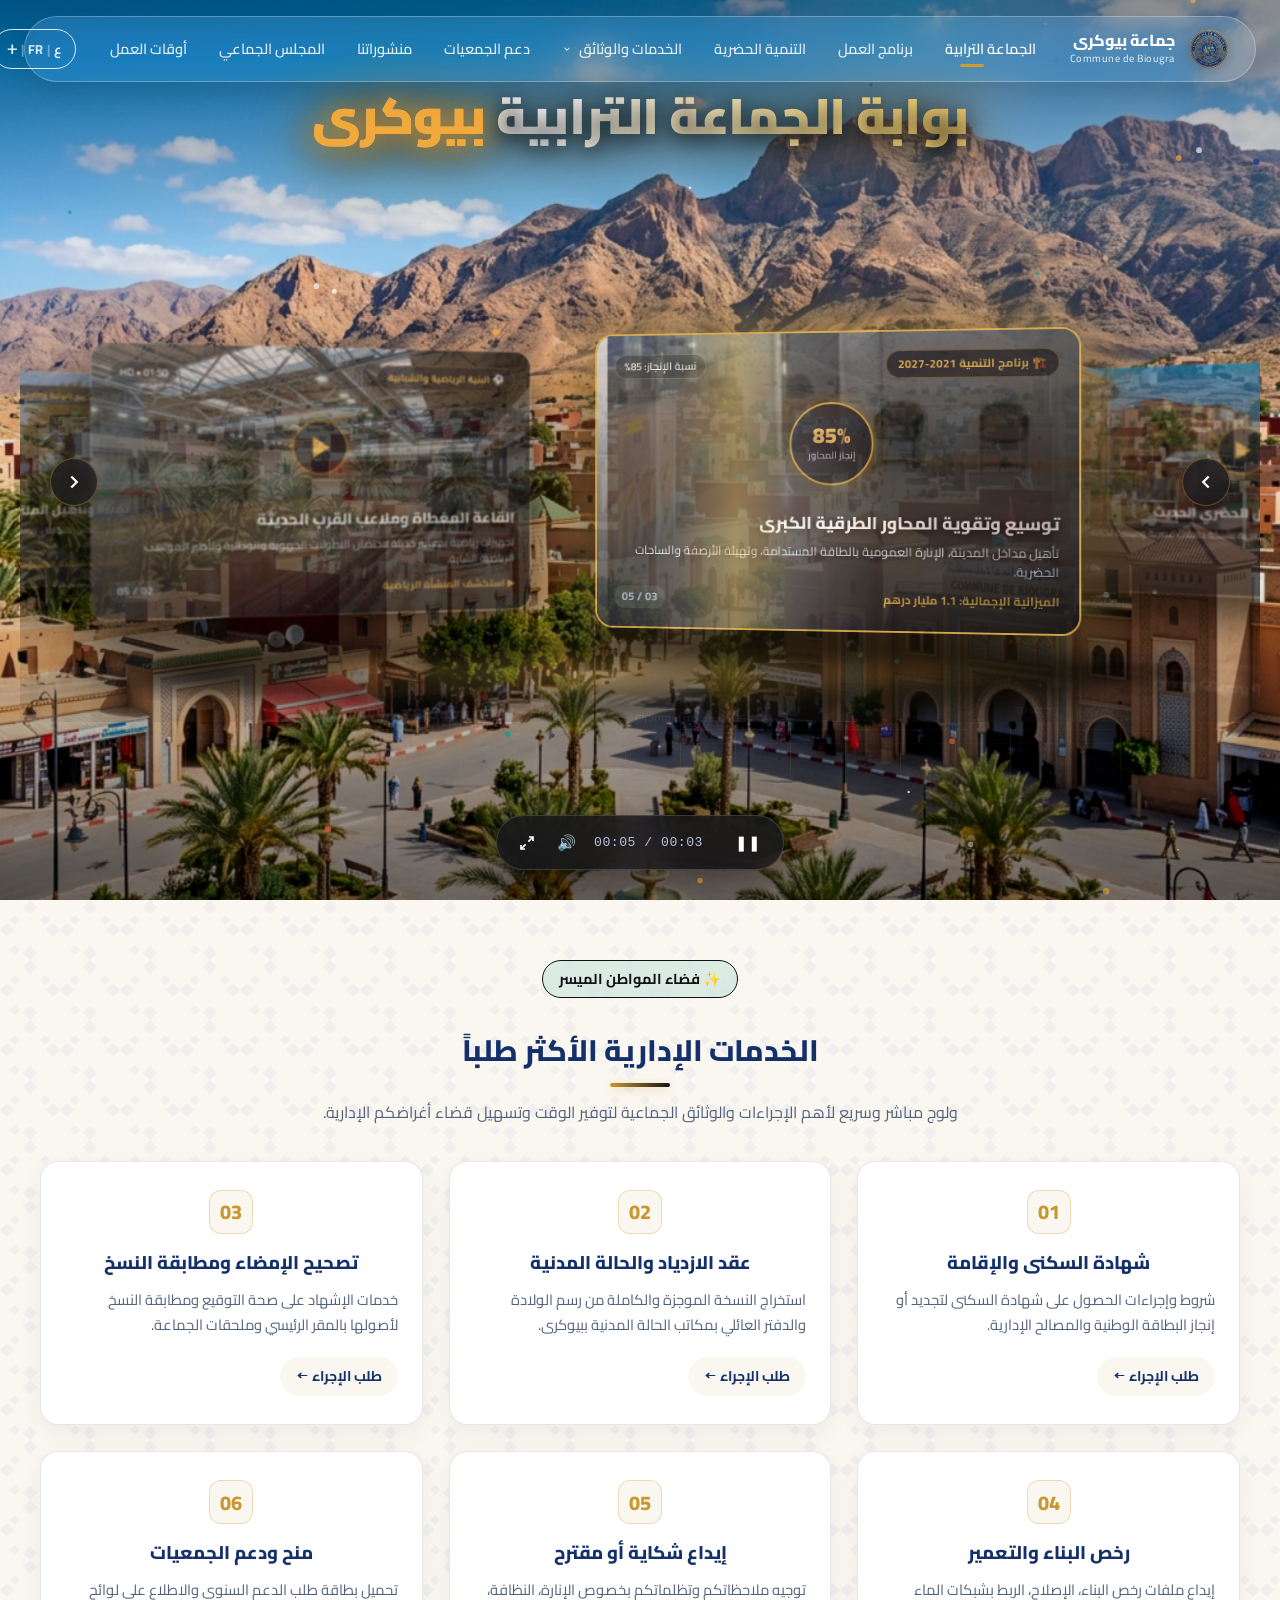
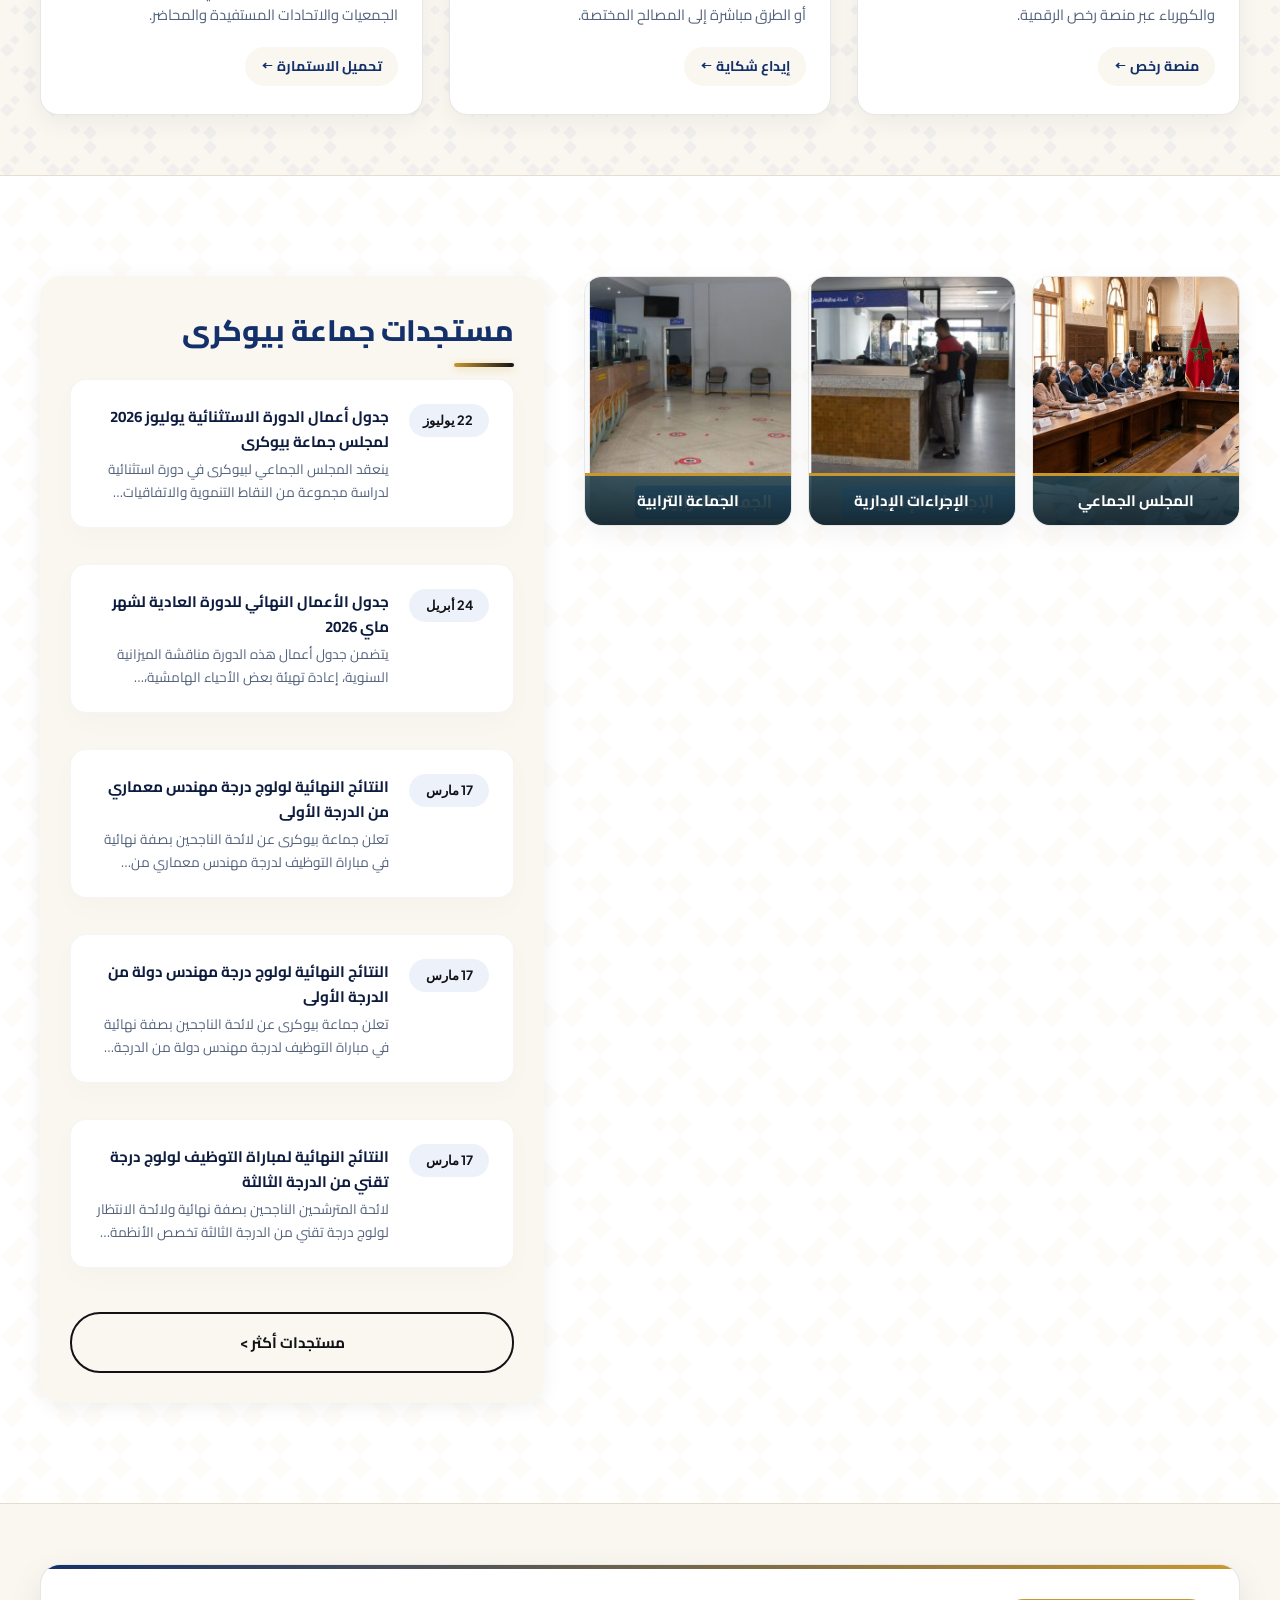
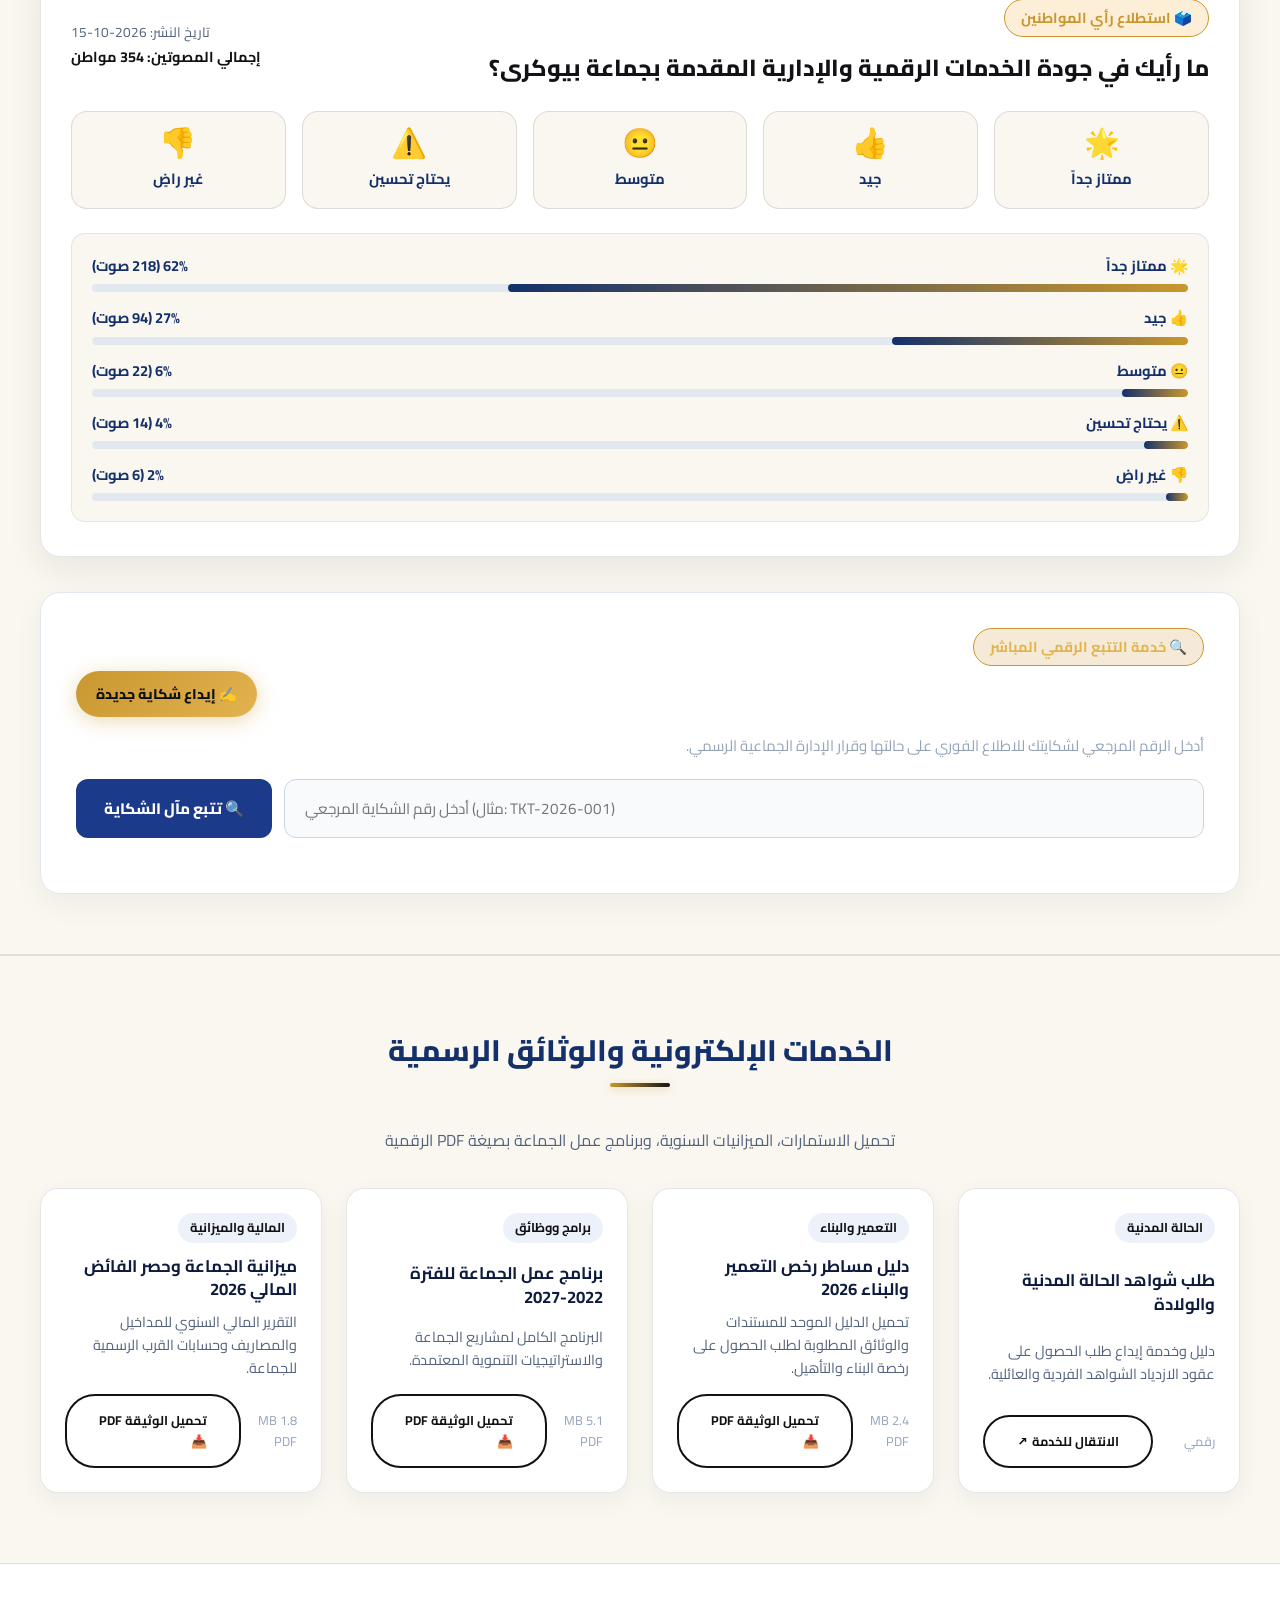
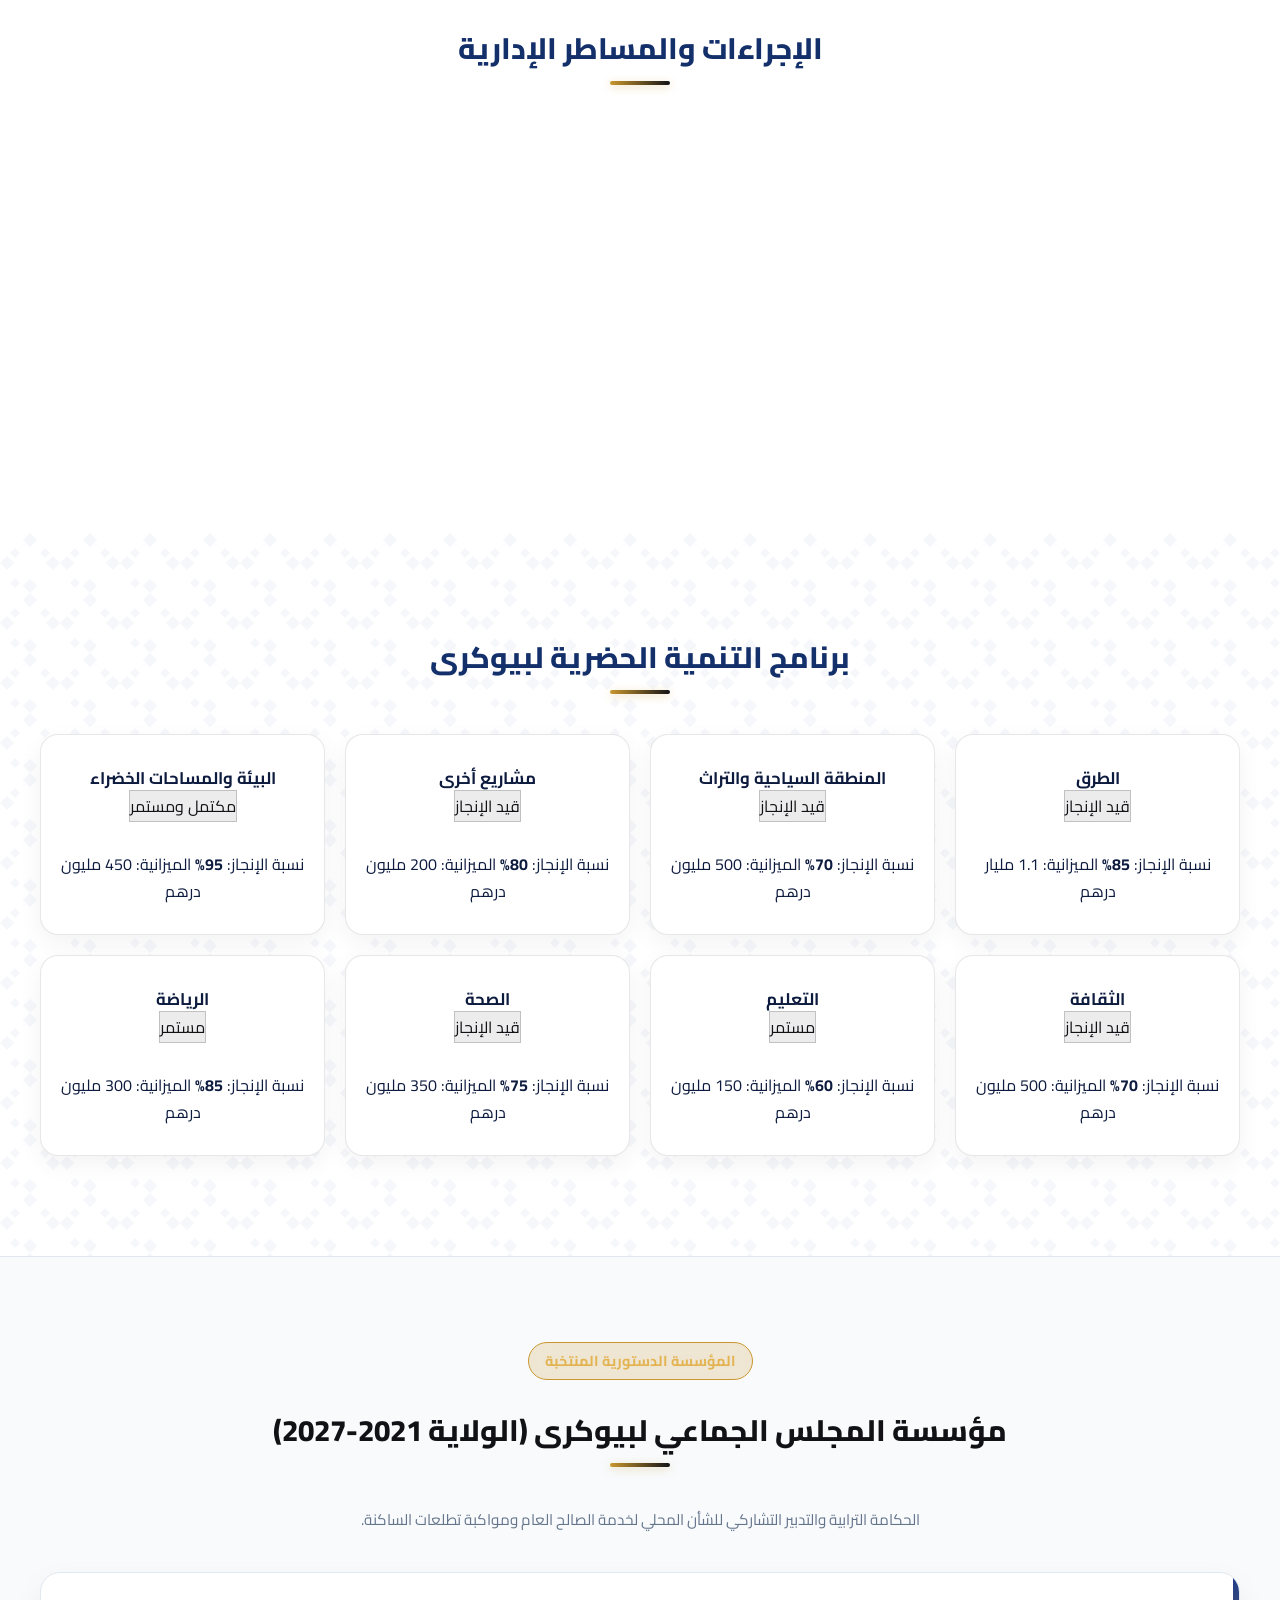
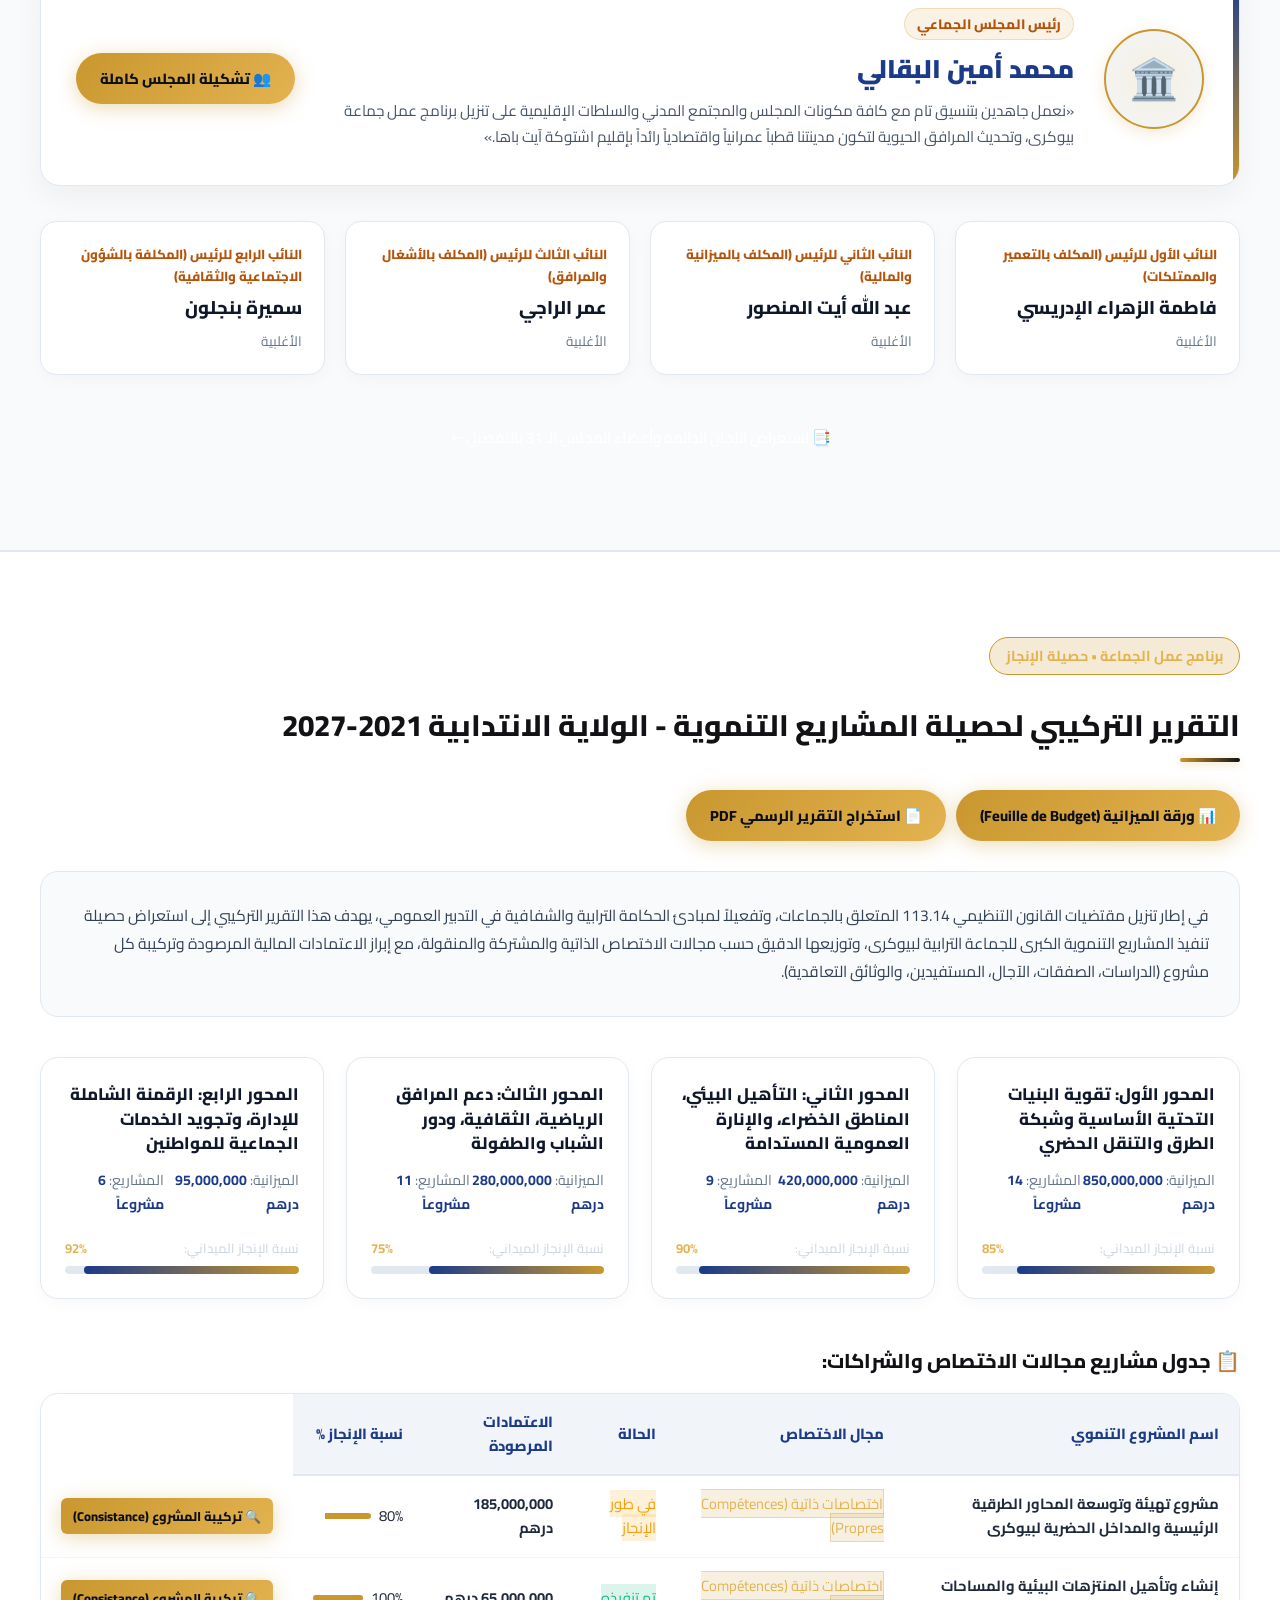
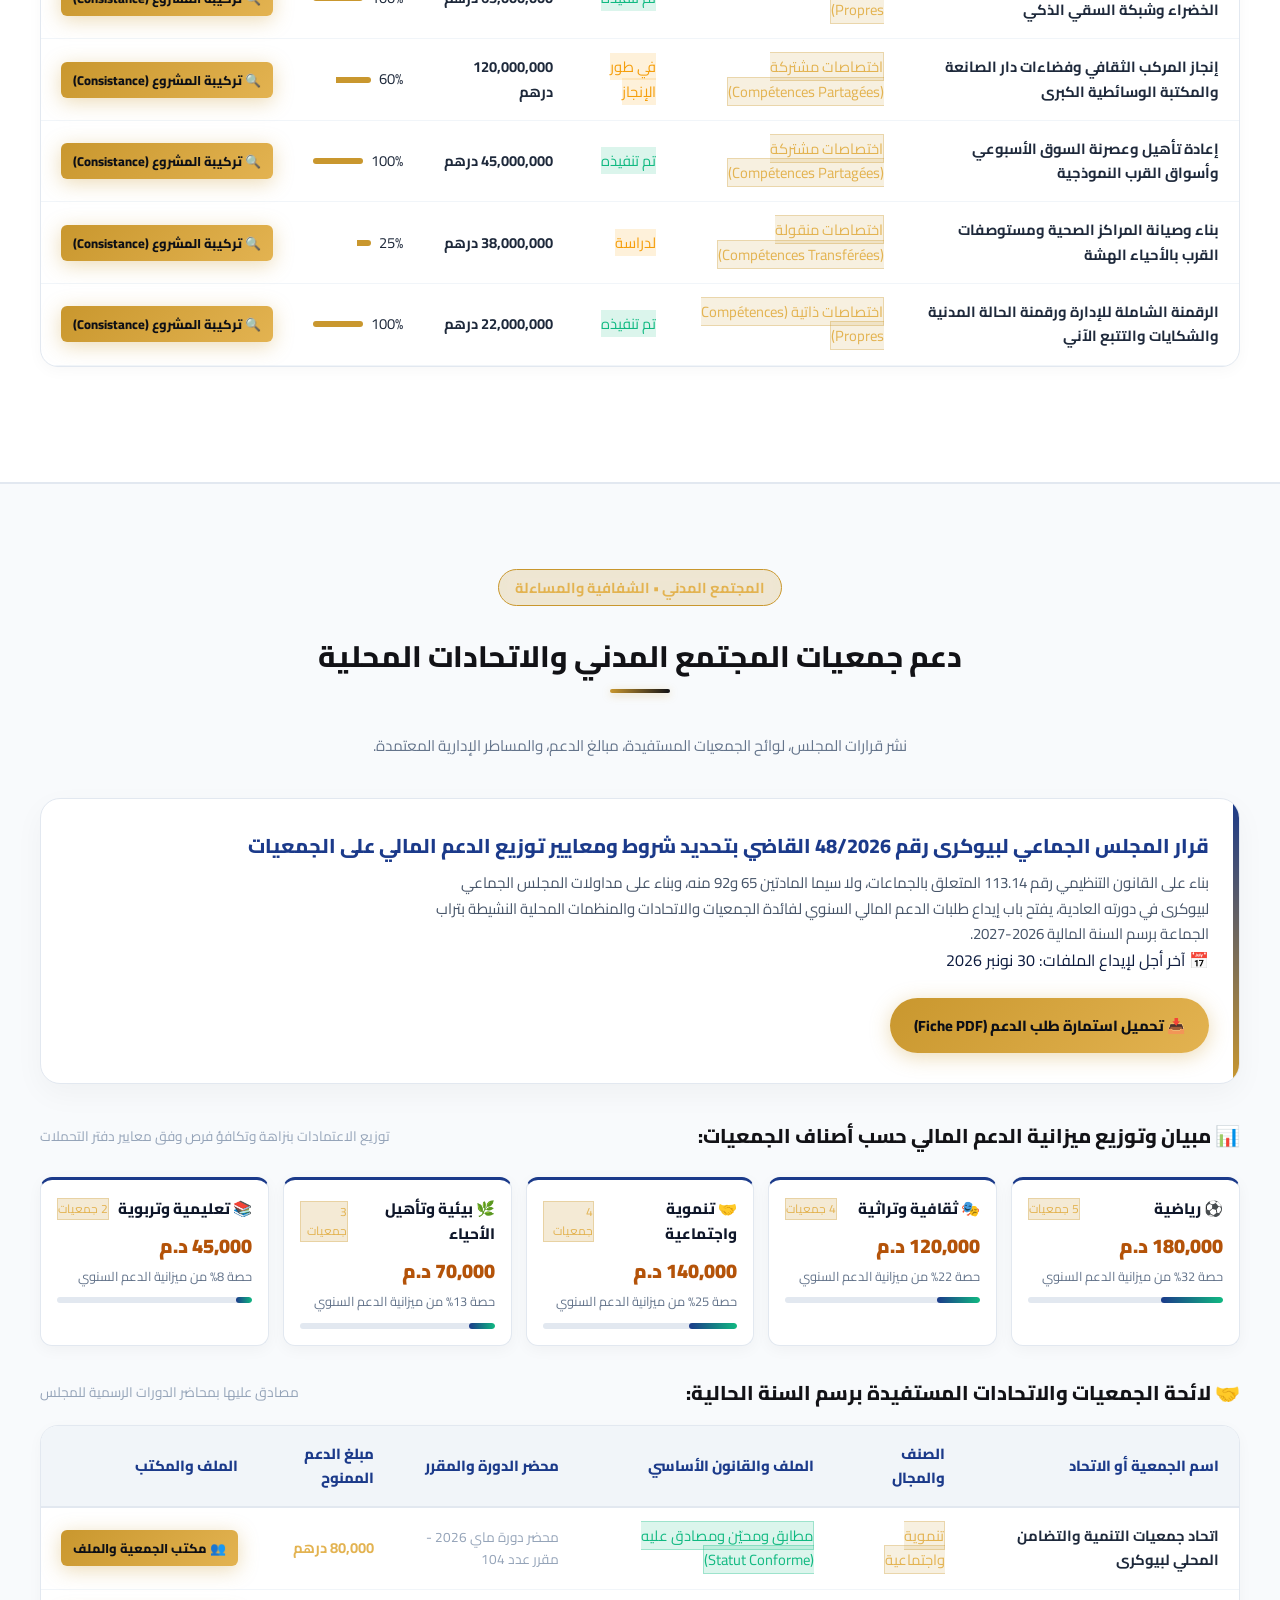
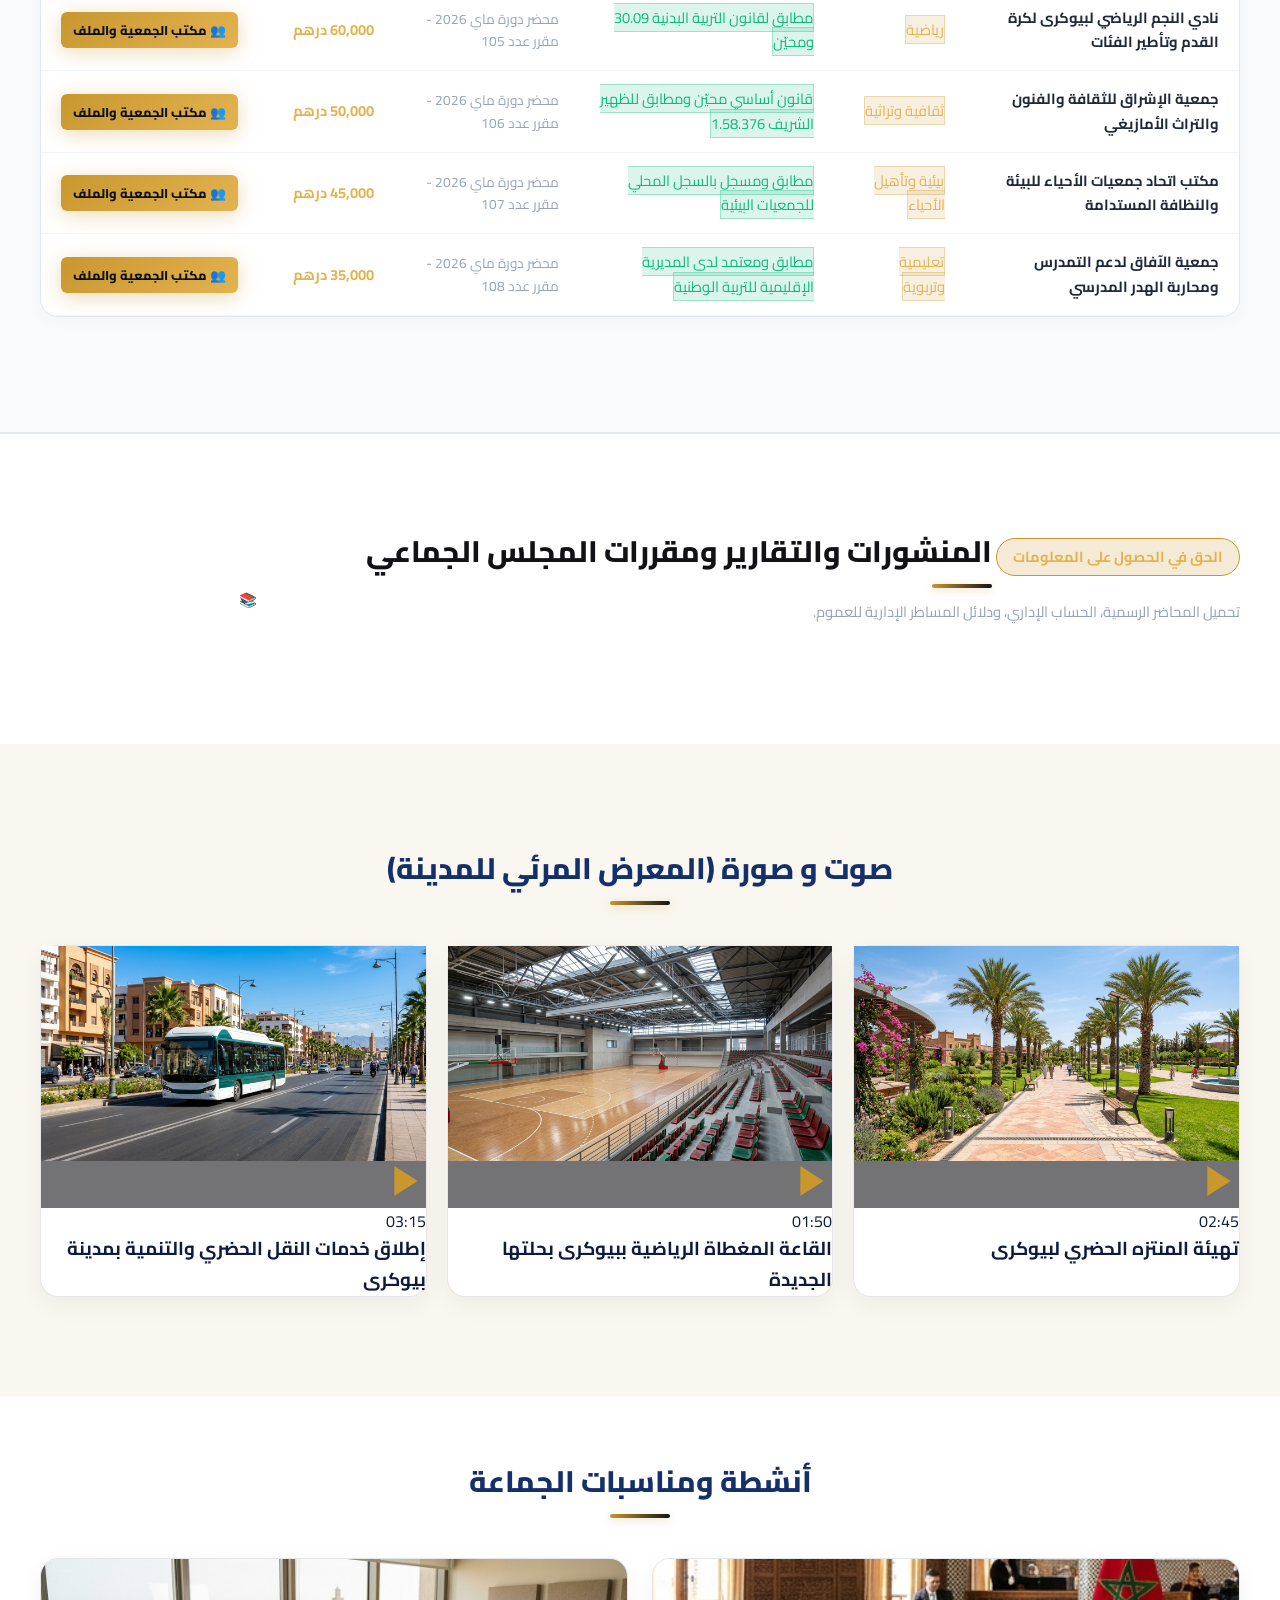
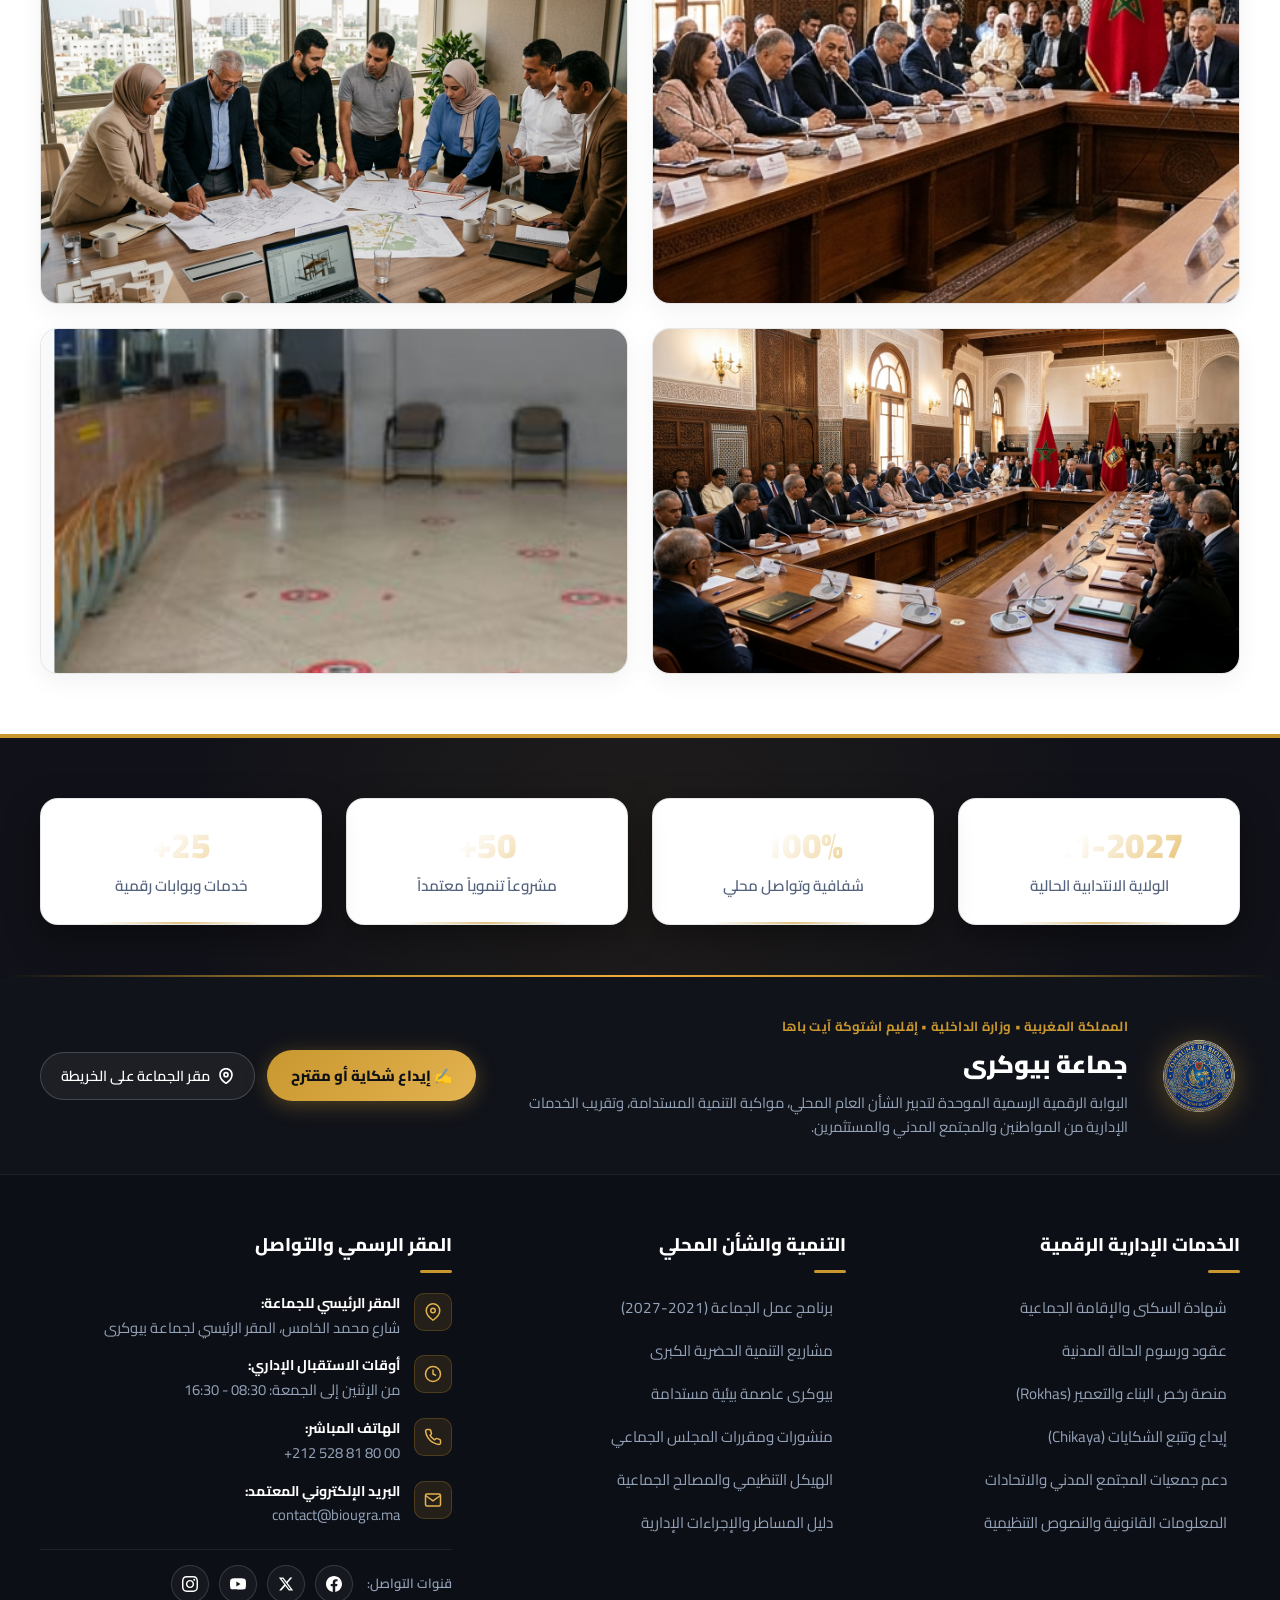
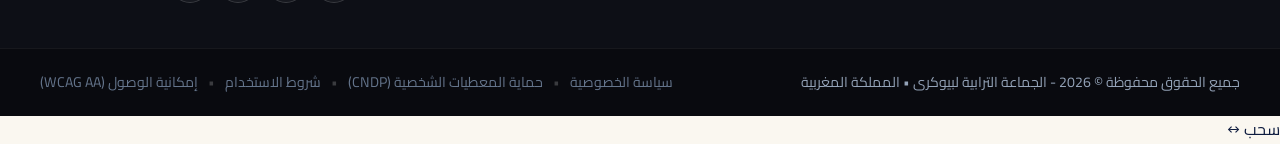
==== index.html @ 103de2a7 "Remplacer le fond sombre des sections (Mandat, Synthèse, Subventions, Publications) par un thème cla" ====
<!DOCTYPE html>
<html lang="ar" dir="rtl">
<head>
    <meta charset="UTF-8">
    <meta name="viewport" content="width=device-width, initial-scale=1.0">
    <meta name="description" content="البوابة الرسمية لجماعة بيوكرى - نافذتكم للاطلاع على مستجدات المدينة، الخدمات الإلكترونية، والمشاريع التنموية.">
    <title>بوابة جماعة بيوكرى | البوابة الرقمية الرسمية</title>
    
    <!-- Google Fonts: Cairo, IBM Plex Sans Arabic & Reem Kufi for Moroccan Institutional Typography -->
    <link rel="preconnect" href="https://fonts.googleapis.com">
    <link rel="preconnect" href="https://fonts.gstatic.com" crossorigin>
    <link href="https://fonts.googleapis.com/css2?family=Cairo:wght@400;600;700;800;900&family=IBM+Plex+Sans+Arabic:wght@300;400;500;600;700&family=Reem+Kufi:wght@500;600;700&family=Plus+Jakarta+Sans:wght@400;600;700;800&display=swap" rel="stylesheet">
    
    <!-- CSS Stylesheets (Souss-Massa 10/10 Moroccan Architecture Suite) -->
    <link rel="stylesheet" href="style.css?v=8.0">
    <link rel="stylesheet" href="moroccan-suite.css?v=10.0">
</head>
<body id="appBody">
    <!-- Scroll Progress Indicator Bar -->
    <div class="scroll-progress-bar" id="scrollBar"></div>
    
    <!-- Ambient Glowing Mouse Cursor Aura -->
    <div id="cursorGlowAura" class="cursor-glow-aura"></div>

    <!-- FLOATING CAPSULE HEADER (SINGLE ELEGANT GLASS NAV) -->
    <header class="nav" id="nav">
        <!-- Brand & Logo -->
        <a class="brand" href="index.html">
            <img src="assets/logo_transparent.png" alt="شعار جماعة بيوكرى" id="mainLogoHeaderImg">
            <span>
                <b class="muni-name-display">جماعة بيوكرى</b>
                <small>Commune de Biougra</small>
            </span>
        </a>

        <!-- Desktop Navigation with Gold Magic Sliding Indicator -->
        <nav class="menu" id="menu">
            <a class="nav-item active" href="municipality.html">الجماعة الترابية</a>
            <a class="nav-item" href="action-program.html">برنامج العمل</a>
            <a class="nav-item" href="#urban-development">التنمية الحضرية</a>
            
            <!-- Mega Menu Trigger Item for Services & Documents -->
            <div class="menu-dropdown" id="servicesDropdown">
                <a class="nav-item nav-item-has-sub" href="#servicesSection">
                    <span>الخدمات والوثائق</span>
                    <svg class="dropdown-chevron" width="10" height="10" viewBox="0 0 24 24" fill="none" stroke="currentColor" stroke-width="2.5"><polyline points="6 9 12 15 18 9"></polyline></svg>
                </a>
                
                <!-- Mega Menu Panel (2 Columns) -->
                <div class="mega-panel" id="megaPanel">
                    <div class="mega-grid">
                        <div class="mega-links-col">
                            <span class="mega-title">الخدمات الأكثر طلباً</span>
                            <div class="mega-items-list">
                                <a href="javascript:void(0)" onclick="openServiceDetail('residence')">
                                    <span class="mega-tag">01</span>
                                    <span>شهادة السكنى والإقامة</span>
                                </a>
                                <a href="javascript:void(0)" onclick="openServiceDetail('birth')">
                                    <span class="mega-tag">02</span>
                                    <span>عقد الازدياد والحالة المدنية</span>
                                </a>
                                <a href="javascript:void(0)" onclick="openServiceDetail('legalization')">
                                    <span class="mega-tag">03</span>
                                    <span>تصحيح الإمضاء ومطابقة النسخ</span>
                                </a>
                                <a href="javascript:void(0)" onclick="openServiceDetail('urbanism')">
                                    <span class="mega-tag">04</span>
                                    <span>منصة رخص البناء والتعمير</span>
                                </a>
                                <a href="javascript:void(0)" onclick="openLegalPopup()">
                                    <span class="mega-tag">05</span>
                                    <span>المعلومات القانونية والنصوص</span>
                                </a>
                            </div>
                        </div>
                        <div class="mega-feature-col">
                            <div class="mega-card-box">
                                <span class="mega-badge">منصة المواطن</span>
                                <h4>تتبع ملفك أو إيداع شكاية</h4>
                                <p>متابعة آنية لمراحل دراسة ملفك أو إيداع شكايتك لدى مصالح الجماعة بكل يسر.</p>
                                <div class="mega-box-actions">
                                    <button type="button" onclick="openComplaintModal()" class="btn-mega-gold">إيداع شكاية</button>
                                    <a href="javascript:void(0)" onclick="openComplaintModal()" class="btn-mega-link">تتبع ملفك ←</a>
                                </div>
                            </div>
                        </div>
                    </div>
                </div>
            </div>

            <a class="nav-item" href="#subventionsSection">دعم الجمعيات</a>
            <a class="nav-item" href="#publicationsSection">منشوراتنا</a>
            <a class="nav-item" href="#mandateSection">المجلس الجماعي</a>
            <a class="nav-item" href="contact.html">أوقات العمل</a>
            <i class="line" id="line"></i>
        </nav>

        <!-- Right: Actions Group -->
        <div class="actions">
            <!-- Consolidated Tools Button (Language, Display, Weather) -->
            <div class="tools-wrapper" id="toolsWrapper">
                <button type="button" class="tools" id="toolsBtn" aria-label="اللغة والعرض">
                    <span>ع</span>
                    <span>|</span>
                    <span>FR</span>
                    <span>|</span>
                    <span>ⵜ</span>
                </button>
                
                <!-- Tools Floating Popup Palette -->
                <div class="tools-popup" id="toolsPopup">
                    <div class="tools-weather-row">
                        <span id="weatherIconMini">☀️</span>
                        <span id="weatherCityMini">بيوكرى</span>:
                        <strong id="weatherTempMini">23°C</strong>
                    </div>

                    <div class="tools-divider"></div>

                    <div class="tools-section-label">اللغات الرسمية</div>
                    <div class="tools-langs-grid">
                        <button class="tools-lang-btn active" data-lang="ar">العربية</button>
                        <button class="tools-lang-btn" data-lang="tz">ⵜⴰⵎⴰⵣⵉⵖⵜ</button>
                        <button class="tools-lang-btn" data-lang="fr">Français</button>
                    </div>

                    <div class="tools-divider"></div>

                    <div class="tools-options-grid">
                        <button type="button" class="tools-opt-btn" onclick="toggleDarkMode()">
                            <span>🌙 الوضع الليلي</span>
                        </button>
                        <button type="button" class="tools-opt-btn" onclick="toggleFontSize()">
                            <span>A± حجم الخط</span>
                        </button>
                    </div>

                    <div class="tools-divider"></div>

                    <div class="tools-footer-row">
                        <a href="admin.html" target="_blank" class="tools-link">بوابة المدير ⚙️</a>
                        <button type="button" onclick="openLegalPopup()" class="tools-link-btn">المعلومات القانونية ⚖️</button>
                    </div>
                </div>
            </div>

            <!-- Single Prominent Gold CTA Button -->
            <a class="cta" href="#servicesSection">خدمات إلكترونية</a>

            <!-- Mobile Hamburger Toggle -->
            <button class="mobile-toggle" id="mobileToggle" aria-label="القائمة">
                <span></span>
                <span></span>
                <span></span>
            </button>
        </div>
    </header>

    <!-- ========================================================
         HERO SECTION: 3D CURVED PANORAMIC CYLINDER THEATER
         ======================================================== -->
    <section class="hero-3d-panoramic" id="hero">
        <!-- Deep Mountain Backdrop with Atmospheric Vignette -->
        <div class="hero-3d-backdrop"></div>
        <div class="hero-3d-glow"></div>
        
        <!-- Magical Golden Dust Ambient Particles Canvas -->
        <canvas id="heroParticlesCanvas" class="hero-particles-canvas"></canvas>

        <!-- Ambient Cursor Spotlight Tracker -->
        <div id="heroCursorSpotlight" class="hero-cursor-spotlight"></div>
        
        <!-- 3D Perspective Floor Grid -->
        <div class="panoramic-grid-floor"></div>

        <!-- Hero Header: Title & Subtitle Only -->
        <div class="hero-header-content">
            <h1 class="hero-main-title">
                بوابة الجماعة الترابية <span>بيوكرى</span>
            </h1>

            
        </div>

        <!-- 3D Perspective Stage in the Center of Hero -->
        <div class="panoramic-stage-container" id="panoramicStage">
            <!-- Realistic Ground Shadow Plane ("خيال الأرضية ثلاثي الأبعاد") -->
            <div class="pano-stage-ground-shadow"></div>
            <!-- Left / Right Navigation Touch/Click Paddles -->
            <button class="pano-nav-btn pano-prev-btn" id="panoPrevBtn" aria-label="السابق">
                <svg width="22" height="22" viewBox="0 0 24 24" fill="none" stroke="currentColor" stroke-width="2.5"><polyline points="15 18 9 12 15 6"></polyline></svg>
            </button>
            <button class="pano-nav-btn pano-next-btn" id="panoNextBtn" aria-label="التالي">
                <svg width="22" height="22" viewBox="0 0 24 24" fill="none" stroke="currentColor" stroke-width="2.5"><polyline points="9 18 15 12 9 6"></polyline></svg>
            </button>

            <!-- The Rotating 3D Cylinder / Ribbon Carousel Track -->
            <div class="panoramic-cylinder-track" id="panoramicTrack">
                <!-- Slide 0: Urban Park Video Capsule -->
                <div class="pano-card" data-index="0" onclick="handlePanoCardClick(0)">
                    <div class="pano-card-inner" style="background-image: linear-gradient(180deg, rgba(0,0,0,0.1) 0%, rgba(18,18,22,0.88) 100%), url('assets/video_park.png');">
                        <div class="pano-card-top-bar">
                            <span class="pano-pill-badge">🌿 المشاريع البيئية والترفيهية</span>
                            <span class="pano-duration-pill">02:45 • 4K</span>
                        </div>
                        <div class="pano-play-capsule" onclick="event.stopPropagation(); openHeroVideoCapsule();" title="تشغيل الفيديو">
                            <svg width="34" height="34" viewBox="0 0 24 24" fill="currentColor"><polygon points="6 3 20 12 6 21 6 3"></polygon></svg>
                        </div>
                        <div class="pano-card-bottom-info">
                            <h3 class="pano-card-title">تهيئة وتأهيل المنتزه الحضري لبيوكرى</h3>
                            <p class="pano-card-desc">متنفس طبيعي متكامل، مساحات خضراء، فضاءات ألعاب، ومسارات رياضية عصرية لساكنة المدينة.</p>
                            <div class="pano-card-action-row">
                                <span class="pano-watch-text">▶ اضغط لمشاهدة الكبسولة المرئية</span>
                                <span class="pano-num-indicator">01 / 05</span>
                            </div>
                        </div>
                    </div>
                </div>

                <!-- Slide 1: Sports Hall -->
                <div class="pano-card" data-index="1" onclick="handlePanoCardClick(1)">
                    <div class="pano-card-inner" style="background-image: linear-gradient(180deg, rgba(0,0,0,0.1) 0%, rgba(18,18,22,0.88) 100%), url('assets/video_hall.png');">
                        <div class="pano-card-top-bar">
                            <span class="pano-pill-badge">⚽ البنية الرياضية والشبابية</span>
                            <span class="pano-duration-pill">01:50 • HD</span>
                        </div>
                        <div class="pano-play-capsule" onclick="event.stopPropagation(); openHeroVideoCapsule();" title="تشغيل الفيديو">
                            <svg width="34" height="34" viewBox="0 0 24 24" fill="currentColor"><polygon points="6 3 20 12 6 21 6 3"></polygon></svg>
                        </div>
                        <div class="pano-card-bottom-info">
                            <h3 class="pano-card-title">القاعة المغطاة وملاعب القرب الحديثة</h3>
                            <p class="pano-card-desc">تجهيزات رياضية بمعايير حديثة لاحتضان البطولات الجهوية والوطنية وتأطير المواهب الرياضية الشابة.</p>
                            <div class="pano-card-action-row">
                                <span class="pano-watch-text">▶ استكشف المنشأة الرياضية</span>
                                <span class="pano-num-indicator">02 / 05</span>
                            </div>
                        </div>
                    </div>
                </div>

                <!-- Slide 2: Urban Roads & Infrastructure (Progress Metric Card) -->
                <div class="pano-card" data-index="2" onclick="handlePanoCardClick(2)">
                    <div class="pano-card-inner" style="background-image: linear-gradient(180deg, rgba(0,0,0,0.15) 0%, rgba(18,18,22,0.92) 100%), url('assets/card_territory.png');">
                        <div class="pano-card-top-bar">
                            <span class="pano-pill-badge">🏗️ برنامج التنمية 2021-2027</span>
                            <span class="pano-duration-pill">نسبة الإنجاز: 85%</span>
                        </div>
                        <div class="pano-metric-capsule">
                            <div class="metric-circle-box">
                                <span class="metric-percent">85%</span>
                                <span class="metric-sub">إنجاز المحاور</span>
                            </div>
                        </div>
                        <div class="pano-card-bottom-info">
                            <h3 class="pano-card-title">توسيع وتقوية المحاور الطرقية الكبرى</h3>
                            <p class="pano-card-desc">تأهيل مداخل المدينة، الإنارة العمومية بالطاقة المستدامة، وتهيئة الأرصفة والساحات الحضرية.</p>
                            <div class="pano-card-action-row">
                                <span class="pano-watch-text">الميزانية الإجمالية: 1.1 مليار درهم</span>
                                <span class="pano-num-indicator">03 / 05</span>
                            </div>
                        </div>
                    </div>
                </div>

                <!-- Slide 3: Smart Urban Transport -->
                <div class="pano-card" data-index="3" onclick="handlePanoCardClick(3)">
                    <div class="pano-card-inner" style="background-image: linear-gradient(180deg, rgba(0,0,0,0.1) 0%, rgba(18,18,22,0.88) 100%), url('assets/video_bus.png');">
                        <div class="pano-card-top-bar">
                            <span class="pano-pill-badge">🚌 النقل الحضري والربط الترابي</span>
                            <span class="pano-duration-pill">03:15 • HD</span>
                        </div>
                        <div class="pano-play-capsule" onclick="event.stopPropagation(); openHeroVideoCapsule();" title="تشغيل الفيديو">
                            <svg width="34" height="34" viewBox="0 0 24 24" fill="currentColor"><polygon points="6 3 20 12 6 21 6 3"></polygon></svg>
                        </div>
                        <div class="pano-card-bottom-info">
                            <h3 class="pano-card-title">إطلاق أسطول خدمات النقل الحضري الحديث</h3>
                            <p class="pano-card-desc">ربط أحياء المدينة والمرافق التعليمية والصحية بشبكة حافلات عصرية وميسرة لكافة المواطنين.</p>
                            <div class="pano-card-action-row">
                                <span class="pano-watch-text">▶ شاهد تقرير إطلاق الخدمات</span>
                                <span class="pano-num-indicator">04 / 05</span>
                            </div>
                        </div>
                    </div>
                </div>

                <!-- Slide 4: Cultural Center & Artisans -->
                <div class="pano-card" data-index="4" onclick="handlePanoCardClick(4)">
                    <div class="pano-card-inner" style="background-image: linear-gradient(180deg, rgba(0,0,0,0.1) 0%, rgba(18,18,22,0.88) 100%), url('assets/card_council.png');">
                        <div class="pano-card-top-bar">
                            <span class="pano-pill-badge">🏛️ الثقافة والتراث السوسي</span>
                            <span class="pano-duration-pill">صرح حضاري</span>
                        </div>
                        <div class="pano-play-capsule" onclick="event.stopPropagation(); openHeroVideoCapsule();" title="تشغيل الفيديو">
                            <svg width="34" height="34" viewBox="0 0 24 24" fill="currentColor"><polygon points="6 3 20 12 6 21 6 3"></polygon></svg>
                        </div>
                        <div class="pano-card-bottom-info">
                            <h3 class="pano-card-title">المركب الثقافي وفضاءات دار الصانعة</h3>
                            <p class="pano-card-desc">حاضنة للفنون التراثية، المعارض التشكيلية، ودعم إبداعات المرأة الصانعة والشباب بعاصمة اشتوكة.</p>
                            <div class="pano-card-action-row">
                                <span class="pano-watch-text">▶ اكتشف مرافق المركب الثقافي</span>
                                <span class="pano-num-indicator">05 / 05</span>
                            </div>
                        </div>
                    </div>
                </div>
            </div>
        </div>

        <!-- Cinema Bottom Player Scrubber Bar in Hero -->
        <div class="container panoramic-cinema-bar-wrapper">
            <div class="panoramic-cinema-bar">
                <button type="button" class="cinema-ctrl-btn" id="panoPlayPauseBtn" aria-label="تشغيل / إيقاف التدوير التلقائي" title="إيقاف / تشغيل">
                    <span id="panoPlayIcon">❚❚</span>
                </button>
                <div class="cinema-progress-track" id="panoProgressTrack">
                    <div class="cinema-progress-fill" id="panoProgressFill"></div>
                </div>
                <div class="cinema-time-indicator">
                    <span id="panoTimerText">00:01 / 00:05</span>
                </div>
                <button type="button" class="cinema-ctrl-btn" onclick="togglePanoSound(this)" aria-label="كتم / تشغيل الصوت" title="الصوت">
                    <span>🔊</span>
                </button>
                <button type="button" class="cinema-ctrl-btn" onclick="openHeroVideoCapsule()" aria-label="شاشة كاملة" title="شاشة كاملة">
                    <svg width="16" height="16" viewBox="0 0 24 24" fill="none" stroke="currentColor" stroke-width="2.5"><polyline points="15 3 21 3 21 9"></polyline><polyline points="9 21 3 21 3 15"></polyline><line x1="21" y1="3" x2="14" y2="10"></line><line x1="3" y1="21" x2="10" y2="14"></line></svg>
                </button>
            </div>
        </div>
    </section>

    <!-- ESSENTIAL SERVICES (الخدمات الأكثر طلباً بهندسة الأقواس المغربية) -->
    <section class="essential-services-section zellige-bg" id="essentialServices">
        <div class="container" style="position: relative; z-index: 2;">
            <div style="text-align: center; margin-bottom: 25px;">
                <span class="hero-badge-tag" style="background: rgba(15, 157, 138, 0.12); color: var(--secondary-color); border-color: var(--secondary-color);">✨ فضاء المواطن الميسر</span>
                <h2 class="section-title center" style="margin-top: 10px; margin-bottom: 12px;">الخدمات الإدارية الأكثر طلباً</h2>
                <p style="color: var(--text-muted); max-width: 680px; margin: 0 auto; font-size: 1rem;">ولوج مباشر وسريع لأهم الإجراءات والوثائق الجماعية لتوفير الوقت وتسهيل قضاء أغراضكم الإدارية.</p>
            </div>

            <div class="essential-grid">
                <!-- Service 1: Residence Certificate -->
                <div class="essential-card" onclick="openServiceDetail('residence')">
                    <div class="essential-card-num">01</div>
                    <h3 class="essential-title">شهادة السكنى والإقامة</h3>
                    <p class="essential-desc">شروط وإجراءات الحصول على شهادة السكنى لتجديد أو إنجاز البطاقة الوطنية والمصالح الإدارية.</p>
                    <span class="essential-action-btn">طلب الإجراء ←</span>
                </div>

                <!-- Service 2: Civil Status -->
                <div class="essential-card" onclick="openServiceDetail('birth')">
                    <div class="essential-card-num">02</div>
                    <h3 class="essential-title">عقد الازدياد والحالة المدنية</h3>
                    <p class="essential-desc">استخراج النسخة الموجزة والكاملة من رسم الولادة والدفتر العائلي بمكاتب الحالة المدنية ببيوكرى.</p>
                    <span class="essential-action-btn">طلب الإجراء ←</span>
                </div>

                <!-- Service 3: Legalization -->
                <div class="essential-card" onclick="openServiceDetail('legalization')">
                    <div class="essential-card-num">03</div>
                    <h3 class="essential-title">تصحيح الإمضاء ومطابقة النسخ</h3>
                    <p class="essential-desc">خدمات الإشهاد على صحة التوقيع ومطابقة النسخ لأصولها بالمقر الرئيسي وملحقات الجماعة.</p>
                    <span class="essential-action-btn">طلب الإجراء ←</span>
                </div>

                <!-- Service 4: Construction & Urban Planning -->
                <div class="essential-card" onclick="openServiceDetail('urbanism')">
                    <div class="essential-card-num">04</div>
                    <h3 class="essential-title">رخص البناء والتعمير</h3>
                    <p class="essential-desc">إيداع ملفات رخص البناء، الإصلاح، الربط بشبكات الماء والكهرباء عبر منصة رخص الرقمية.</p>
                    <span class="essential-action-btn">منصة رخص ←</span>
                </div>

                <!-- Service 5: Online Complaint -->
                <div class="essential-card" onclick="openComplaintModal()">
                    <div class="essential-card-num">05</div>
                    <h3 class="essential-title">إيداع شكاية أو مقترح</h3>
                    <p class="essential-desc">توجيه ملاحظاتكم وتظلماتكم بخصوص الإنارة، النظافة، أو الطرق مباشرة إلى المصالح المختصة.</p>
                    <span class="essential-action-btn">إيداع شكاية ←</span>
                </div>

                <!-- Service 6: Association Subventions -->
                <div class="essential-card" onclick="openSubventionsModal()">
                    <div class="essential-card-num">06</div>
                    <h3 class="essential-title">منح ودعم الجمعيات</h3>
                    <p class="essential-desc">تحميل بطاقة طلب الدعم السنوي والاطلاع على لوائح الجمعيات والاتحادات المستفيدة والمحاضر.</p>
                    <span class="essential-action-btn">تحميل الاستمارة ←</span>
                </div>
            </div>
        </div>
    </section>

    <!-- MUNICIPALITY UPDATES & NEWS SECTION -->
    <section class="news-section zellige-subtle" id="news">
        <div class="container news-container">
            <!-- Left Column: Core Cards -->
            <div class="cards-grid">
                <!-- Card 1: Municipal Council -->
                <div class="info-card" data-modal="council">
                    <div class="card-img-wrapper">
                        <img src="assets/card_council.png" id="card-img-council" alt="المجلس الجماعي لبيوكرى">
                        <div class="card-overlay-badge">المجلس الجماعي</div>
                    </div>
                </div>
                <!-- Card 2: Administrative Procedures -->
                <div class="info-card" data-modal="procedures">
                    <div class="card-img-wrapper">
                        <img src="assets/card_procedures.png" id="card-img-procedures" alt="الإجراءات الإدارية">
                        <div class="card-overlay-badge">الإجراءات الإدارية</div>
                    </div>
                </div>
                <!-- Card 3: Territorial Municipality -->
                <div class="info-card" data-modal="territory">
                    <div class="card-img-wrapper">
                        <img src="assets/card_territory.png" id="card-img-territory" alt="الجماعة الترابية">
                        <div class="card-overlay-badge">الجماعة الترابية</div>
                    </div>
                </div>
            </div>

            <!-- Right Column: News List -->
            <div class="news-list-wrapper">
                <h2 class="section-title">مستجدات جماعة بيوكرى</h2>
                <div class="news-list" id="newsListContainer">
                    <div class="news-item" onclick="window.appController?.openNewsModal(3)">
                        <div class="news-date">17 مارس</div>
                        <div class="news-details">
                            <h3 class="news-title">النتائج النهائية لولوج درجة مهندس معماري من الدرجة الأولى</h3>
                            <p class="news-excerpt">تعلن جماعة بيوكرى عن لائحة الناجحين بصفة نهائية في مباراة التوظيف لدرجة مهندس معماري من الدرجة الأولى...</p>
                        </div>
                    </div>
                    <div class="news-item" onclick="window.appController?.openNewsModal(4)">
                        <div class="news-date">17 مارس</div>
                        <div class="news-details">
                            <h3 class="news-title">النتائج النهائية لولوج درجة مهندس دولة من الدرجة الأولى</h3>
                            <p class="news-excerpt">تعلن جماعة بيوكرى عن لائحة الناجحين بصفة نهائية في مباراة التوظيف تخصص الهندسة المدنية...</p>
                        </div>
                    </div>
                    <div class="news-item" onclick="window.appController?.openNewsModal(5)">
                        <div class="news-date">17 مارس</div>
                        <div class="news-details">
                            <h3 class="news-title">النتائج النهائية لمباراة التوظيف لولوج درجة تقني من الدرجة الثالثة</h3>
                            <p class="news-excerpt">لائحة المترشحين الناجحين بصفة نهائية ولائحة الانتظار لولوج درجة تقني تخصص الأنظمة المعلوماتية والشبكات...</p>
                        </div>
                    </div>
                </div>
                <button class="btn btn-outline btn-more" id="moreNewsBtn" onclick="location.href='publications.html'">مستجدات أكثر &gt;</button>
            </div>
        </div>
    </section>

    <!-- CITIZEN SENTIMENT & OPINION POLL SECTION (سبر الآراء والمشاعر) -->
    <section class="citizen-poll-section" id="citizenPollSection">
        <div class="container">
            <div class="poll-box-card">
                <div style="display: flex; justify-content: space-between; align-items: center; margin-bottom: 20px; flex-wrap: wrap; gap: 10px;">
                    <div>
                        <span class="hero-badge-tag" id="pollCategoryBadge" style="background: rgba(242, 169, 59, 0.2); color: var(--accent-color); border-color: var(--accent-color); margin-bottom: 8px;">🗳️ استطلاع رأي المواطنين</span>
                        <h3 id="pollQuestionText" style="color: var(--primary-color); font-size: 1.45rem; font-weight: 800; margin: 4px 0;">ما رأيك في جودة الخدمات الرقمية والإدارية المقدمة بجماعة بيوكرى؟</h3>
                    </div>
                    <div style="text-align: left;">
                        <span id="pollDateDisplay" style="font-size: 0.85rem; color: var(--text-muted); display: block;">تاريخ النشر: 2026-10-15</span>
                        <span id="pollTotalVotesCount" style="font-size: 0.9rem; font-weight: 700; color: var(--secondary-color);">إجمالي المصوتين: 342 مواطن</span>
                    </div>
                </div>

                <!-- Sentiment Emoji Buttons (5 Horizontal Grid Columns Across Full Width) -->
                <div class="sentiment-poll-grid" id="pollSentimentButtons">
                    <button class="sentiment-emoji-btn" onclick="submitSentimentVote('very_good')" data-key="very_good">
                        <span class="emoji">🌟</span>
                        <span class="label">ممتاز جداً</span>
                    </button>
                    <button class="sentiment-emoji-btn" onclick="submitSentimentVote('good')" data-key="good">
                        <span class="emoji">👍</span>
                        <span class="label">جيد</span>
                    </button>
                    <button class="sentiment-emoji-btn" onclick="submitSentimentVote('average')" data-key="average">
                        <span class="emoji">😐</span>
                        <span class="label">متوسط</span>
                    </button>
                    <button class="sentiment-emoji-btn" onclick="submitSentimentVote('needs_improvement')" data-key="needs_improvement">
                        <span class="emoji">⚠️</span>
                        <span class="label">يحتاج تحسين</span>
                    </button>
                    <button class="sentiment-emoji-btn" onclick="submitSentimentVote('dissatisfied')" data-key="dissatisfied">
                        <span class="emoji">👎</span>
                        <span class="label">غير راضٍ</span>
                    </button>
                </div>

                <!-- Dynamic Poll Results Bars Container (5 Metrics) -->
                <div class="poll-results-container" id="pollBarsList" style="margin-top: 24px;">
                    <div class="poll-result-bar-item">
                        <div class="poll-bar-header">
                            <span>🌟 ممتاز جداً</span>
                            <span><strong>62%</strong> (218 صوت)</span>
                        </div>
                        <div class="poll-progress-track">
                            <div class="poll-progress-fill" style="width: 62%;"></div>
                        </div>
                    </div>
                    <div class="poll-result-bar-item">
                        <div class="poll-bar-header">
                            <span>👍 جيد</span>
                            <span><strong>27%</strong> (94 صوت)</span>
                        </div>
                        <div class="poll-progress-track">
                            <div class="poll-progress-fill" style="width: 27%;"></div>
                        </div>
                    </div>
                    <div class="poll-result-bar-item">
                        <div class="poll-bar-header">
                            <span>😐 متوسط</span>
                            <span><strong>6%</strong> (22 صوت)</span>
                        </div>
                        <div class="poll-progress-track">
                            <div class="poll-progress-fill" style="width: 6%;"></div>
                        </div>
                    </div>
                    <div class="poll-result-bar-item">
                        <div class="poll-bar-header">
                            <span>⚠️ يحتاج تحسين</span>
                            <span><strong>4%</strong> (14 صوت)</span>
                        </div>
                        <div class="poll-progress-track">
                            <div class="poll-progress-fill" style="width: 4%;"></div>
                        </div>
                    </div>
                    <div class="poll-result-bar-item">
                        <div class="poll-bar-header">
                            <span>👎 غير راضٍ</span>
                            <span><strong>1%</strong> (6 أصوات)</span>
                        </div>
                        <div class="poll-progress-track">
                            <div class="poll-progress-fill" style="width: 1%;"></div>
                        </div>
                    </div>
                </div>
            </div>

            <!-- CITIZEN COMPLAINT & APPLICATION TRACKER (تتبع الشكايات للمواطنين) -->
            <div class="complaint-tracker-box">
                <div style="display: flex; justify-content: space-between; align-items: center; flex-wrap: wrap; gap: 14px;">
                    <div>
                        <span class="hero-badge-tag" style="background: rgba(201, 151, 46, 0.2); color: #E3B351; border-color: #C9972E;">🔍 خدمة التتبع الرقمي المباشر</span>
                        <h3 style="color: #ffffff; font-size: 1.45rem; font-weight: 800; margin: 6px 0;">تتبع مآل الشكايات والعرائض (Suivi en Ligne)</h3>
                        <p style="color: #94a3b8; font-size: 0.94rem; margin: 0;">أدخل الرقم المرجعي لشكايتك للاطلاع الفوري على حالتها وقرار الإدارة الجماعية الرسمي.</p>
                    </div>
                    <button type="button" onclick="openComplaintModal()" class="btn-footer-chikaya" style="padding: 10px 20px; font-size: 0.88rem;">
                        <span>✍️ إيداع شكاية جديدة</span>
                    </button>
                </div>

                <div class="complaint-tracker-form">
                    <input type="text" id="citizenTrackTicketInput" class="complaint-tracker-input" placeholder="أدخل رقم الشكاية المرجعي (مثال: TKT-2026-001)" dir="ltr">
                    <button type="button" onclick="trackCitizenComplaint()" class="complaint-tracker-btn">
                        <span>🔍 تتبع مآل الشكاية</span>
                    </button>
                </div>

                <div id="citizenTrackResultBox" style="display: none;"></div>
            </div>
        </div>
    </section>

    <!-- E-SERVICES & OFFICIAL PDF DOCUMENTS HUB -->
    <section class="services-hub-section" id="servicesSection">
        <div class="container">
            <h2 class="section-title center">الخدمات الإلكترونية والوثائق الرسمية</h2>
            <p style="text-align: center; color: var(--text-muted); margin-bottom: 35px;">تحميل الاستمارات، الميزانيات السنوية، وبرنامج عمل الجماعة بصيغة PDF الرقمية</p>
            
            <div class="services-hub-grid" id="servicesHubContainer">
                <div class="service-hub-card">
                    <div class="service-hub-badge">الحالة المدنية</div>
                    <h3 class="service-hub-title">طلب شواهد الحالة المدنية والولادة</h3>
                    <p class="service-hub-desc">دليل وخدمة إيداع طلب الحصول على عقود الازدياد والشواهد الفردية والعائلية عبر منصة وثيقة الوطنية.</p>
                    <div style="display: flex; justify-content: space-between; align-items: center; margin-top: 15px;">
                        <span style="font-size: 0.8rem; color: #94a3b8;">رقمي مباشر</span>
                        <a href="https://www.watiqa.ma" target="_blank" class="btn btn-outline btn-sm">الانتقال للخدمة ↗</a>
                    </div>
                </div>

                <div class="service-hub-card">
                    <div class="service-hub-badge">التعمير والبناء</div>
                    <h3 class="service-hub-title">دليل مساطر رخص التعمير والبناء 2026</h3>
                    <p class="service-hub-desc">تحميل الدليل الموحد للمستندات والوثائق المطلوبة لطلب الحصول على رخصة البناء والتأهيل عبر منصة رخص.</p>
                    <div style="display: flex; justify-content: space-between; align-items: center; margin-top: 15px;">
                        <span style="font-size: 0.8rem; color: #94a3b8;">2.4 MB PDF</span>
                        <a href="https://www.rokhas.ma" target="_blank" class="btn btn-outline btn-sm">منصة رخص ↗</a>
                    </div>
                </div>

                <div class="service-hub-card">
                    <div class="service-hub-badge">برامج وخطط العمل</div>
                    <h3 class="service-hub-title">برنامج عمل الجماعة للفترة 2021-2027</h3>
                    <p class="service-hub-desc">البرنامج الكامل لمشاريع الجماعة والاستراتيجيات التنموية المعتمدة للنهوض بالمدينة وتأهيل مرافقها.</p>
                    <div style="display: flex; justify-content: space-between; align-items: center; margin-top: 15px;">
                        <span style="font-size: 0.8rem; color: #94a3b8;">5.1 MB PDF</span>
                        <a href="action-program.html" class="btn btn-outline btn-sm">تحميل الوثيقة PDF 📥</a>
                    </div>
                </div>

                <div class="service-hub-card">
                    <div class="service-hub-badge">المالية والميزانية</div>
                    <h3 class="service-hub-title">ميزانية الجماعة وحصر الفائض المالي</h3>
                    <p class="service-hub-desc">التقرير المالي السنوي للمداخيل والمصاريف وحسابات القرب الرسمية المعتمدة برسم الدورة العادية للمجلس.</p>
                    <div style="display: flex; justify-content: space-between; align-items: center; margin-top: 15px;">
                        <span style="font-size: 0.8rem; color: #94a3b8;">1.8 MB PDF</span>
                        <a href="publications.html" class="btn btn-outline btn-sm">تحميل الوثيقة PDF 📥</a>
                    </div>
                </div>

                <div class="service-hub-card">
                    <div class="service-hub-badge">دعم المجتمع المدني</div>
                    <h3 class="service-hub-title">بطاقة واستمارة طلب دعم الجمعيات</h3>
                    <p class="service-hub-desc">استمارة الترشيح السنوية للاستفادة من المنح الجماعية لدعم المشاريع الرياضية والاجتماعية والثقافية.</p>
                    <div style="display: flex; justify-content: space-between; align-items: center; margin-top: 15px;">
                        <span style="font-size: 0.8rem; color: #94a3b8;">Fiche PDF</span>
                        <button type="button" onclick="openSubventionsModal()" class="btn btn-gold btn-sm" style="border: none; cursor: pointer;">تحميل الاستمارة 📥</button>
                    </div>
                </div>

                <div class="service-hub-card">
                    <div class="service-hub-badge">الشكايات الإلكترونية</div>
                    <h3 class="service-hub-title">منصة تتبع الشكايات والمقترحات</h3>
                    <p class="service-hub-desc">تسجيل ومتابعة الشكايات الموجهة لمصالح النظافة، الإنارة، الطرقات، والمرافق الحضرية مع إشعار فوري.</p>
                    <div style="display: flex; justify-content: space-between; align-items: center; margin-top: 15px;">
                        <span style="font-size: 0.8rem; color: #94a3b8;">رقمي فوري</span>
                        <button type="button" onclick="openComplaintModal()" class="btn btn-outline btn-sm" style="cursor: pointer;">إيداع شكاية 📩</button>
                    </div>
                </div>
            </div>
        </div>
    </section>

    <!-- ADMINISTRATIVE PROCEDURES SECTION -->
    <section class="procedures-section" id="procedures-grid">
        <div class="container">
            <h2 class="section-title center">الإجراءات والمساطر الإدارية</h2>
            
            <div class="procedures-grid">
                <div class="proc-card" data-proc="health">
                    <div class="proc-num-badge">01</div>
                    <div class="proc-card-content">
                        <h3 class="proc-card-title">حفظ الصحة والسلامة</h3>
                        <p class="proc-card-sub">معاينة المحلات ومراقبة النظافة</p>
                    </div>
                </div>

                <div class="proc-card" data-proc="culture">
                    <div class="proc-num-badge">02</div>
                    <div class="proc-card-content">
                        <h3 class="proc-card-title">الشؤون الثقافية والرياضية</h3>
                        <p class="proc-card-sub">الملاعب، المركب الثقافي والأنشطة</p>
                    </div>
                </div>

                <div class="proc-card" data-proc="urbanism">
                    <div class="proc-num-badge">03</div>
                    <div class="proc-card-content">
                        <h3 class="proc-card-title">التعمير ورخص البناء</h3>
                        <p class="proc-card-sub">إيداع ومتابعة طلبات رخص البناء</p>
                    </div>
                </div>

                <div class="proc-card" data-proc="civil">
                    <div class="proc-num-badge">04</div>
                    <div class="proc-card-content">
                        <h3 class="proc-card-title">الحالة المدنية والتصديق</h3>
                        <p class="proc-card-sub">الشواهد الإدارية وتصحيح الإمضاء</p>
                    </div>
                </div>

                <div class="proc-card" data-proc="economic">
                    <div class="proc-num-badge">05</div>
                    <div class="proc-card-content">
                        <h3 class="proc-card-title">الأنشطة الاقتصادية والأسواق</h3>
                        <p class="proc-card-sub">الرخص التجارية واحتلال الملك العام</p>
                    </div>
                </div>

                <div class="proc-card" data-proc="administrative">
                    <div class="proc-num-badge">06</div>
                    <div class="proc-card-content">
                        <h3 class="proc-card-title">الشرطة الإدارية والمرافق</h3>
                        <p class="proc-card-sub">تنظيم السير والسكينة العامة</p>
                    </div>
                </div>
            </div>
        </div>
    </section>

    <!-- URBAN DEVELOPMENT PROGRAM SECTION -->
    <section class="urban-development-section zellige-bg" id="urban-development">
        <div class="container" style="position: relative; z-index: 2;">
            <h2 class="section-title center">برنامج التنمية الحضرية لبيوكرى</h2>
            <div class="urban-grid" id="projectsGridContainer">
                <div class="urban-card" onclick="window.appController?.openProjectModal('roads')">
                    <div class="urban-card-header">
                        <h3 class="urban-card-title">تأهيل وتوسيع الطرق والمحاور الكبرى</h3>
                        <span class="urban-badge">قيد الإنجاز</span>
                    </div>
                    <div class="urban-progress-wrapper">
                        <div class="urban-progress-bar" style="width: 85%;"></div>
                    </div>
                    <div class="urban-meta-info">
                        <span>نسبة الإنجاز: <strong>85%</strong></span>
                        <span>الميزانية: 1.1 مليار درهم</span>
                    </div>
                </div>

                <div class="urban-card" onclick="window.appController?.openProjectModal('environment')">
                    <div class="urban-card-header">
                        <h3 class="urban-card-title">تهيئة المنتزه الحضري والبيئة</h3>
                        <span class="urban-badge">مكتمل ومستمر</span>
                    </div>
                    <div class="urban-progress-wrapper">
                        <div class="urban-progress-bar" style="width: 95%;"></div>
                    </div>
                    <div class="urban-meta-info">
                        <span>نسبة الإنجاز: <strong>95%</strong></span>
                        <span>الميزانية: 450 مليون درهم</span>
                    </div>
                </div>

                <div class="urban-card" onclick="window.appController?.openProjectModal('sports-dev')">
                    <div class="urban-card-header">
                        <h3 class="urban-card-title">تجهيز القاعات المغطاة وملاعب القرب</h3>
                        <span class="urban-badge">مستمر</span>
                    </div>
                    <div class="urban-progress-wrapper">
                        <div class="urban-progress-bar" style="width: 85%;"></div>
                    </div>
                    <div class="urban-meta-info">
                        <span>نسبة الإنجاز: <strong>85%</strong></span>
                        <span>الميزانية: 300 مليون درهم</span>
                    </div>
                </div>

                <div class="urban-card" onclick="window.appController?.openProjectModal('culture-dev')">
                    <div class="urban-card-header">
                        <h3 class="urban-card-title">المركب الثقافي ودار الصانعة ببيوكرى</h3>
                        <span class="urban-badge">قيد الإنجاز</span>
                    </div>
                    <div class="urban-progress-wrapper">
                        <div class="urban-progress-bar" style="width: 70%;"></div>
                    </div>
                    <div class="urban-meta-info">
                        <span>نسبة الإنجاز: <strong>70%</strong></span>
                        <span>الميزانية: 500 مليون درهم</span>
                    </div>
                </div>
            </div>
        </div>
    </section>

    <!-- ==========================================
         SECTION: MANDATE 2021-2027 (المجلس الجماعي والمكتب المسير)
         ========================================== -->
    <section class="mandate-showcase-section" id="mandateSection">
        <div class="container">
            <div style="text-align: center; margin-bottom: 40px;">
                <span class="hero-badge-tag" style="background: rgba(201, 151, 46, 0.2); color: #E3B351; border-color: #C9972E;">المؤسسة الدستورية المنتخبة</span>
                <h2 class="section-title center" style="color: var(--primary-color); margin-top: 8px;">مؤسسة المجلس الجماعي لبيوكرى (الولاية 2021-2027)</h2>
                <p style="color: #64748b; max-width: 720px; margin: 0 auto; font-size: 0.95rem;">الحكامة الترابية والتدبير التشاركي للشأن المحلي لخدمة الصالح العام ومواكبة تطلعات الساكنة.</p>
            </div>

            <!-- Featured Mayor Card -->
            <div class="mandate-mayor-card">
                <div class="mayor-seal-avatar">🏛️</div>
                <div class="mayor-info">
                    <span class="mayor-role-badge" id="mandateMayorRole">رئيس المجلس الجماعي</span>
                    <h3 class="mayor-name" id="mandateMayorName">محمد أمين البقالي</h3>
                    <p class="mayor-quote">«نعمل جاهدين بتنسيق تام مع كافة مكونات المجلس والمجتمع المدني والسلطات الإقليمية على تنزيل برنامج عمل جماعة بيوكرى، وتحديث المرافق الحيوية لتكون مدينتنا قطباً عمرانياً واقتصادياً رائداً بإقليم اشتوكة آيت باها.»</p>
                </div>
                <div>
                    <button type="button" onclick="openMandateModal()" class="btn-footer-chikaya" style="white-space: nowrap;">
                        <span>👥 تشكيلة المجلس كاملة</span>
                    </button>
                </div>
            </div>

            <!-- Bureau Members Cards Grid -->
            <div class="bureau-members-grid" id="mandateBureauGrid">
                <!-- Dynamically rendered via MainController -->
            </div>

            <div style="text-align: center;">
                <button type="button" onclick="openMandateModal()" class="btn-footer-location" style="padding: 12px 28px; font-size: 0.95rem;">
                    <span>📑 استعراض اللجان الدائمة وأعضاء المجلس الـ 31 بالتفصيل ←</span>
                </button>
            </div>
        </div>
    </section>

    <!-- ==========================================
         SECTION: SYNTHESIS REPORT (التقرير التركيبي ومشاريع الاختصاصات)
         ========================================== -->
    <section class="synthesis-section" id="synthesisSection">
        <div class="container">
            <div style="display: flex; justify-content: space-between; align-items: flex-end; flex-wrap: wrap; gap: 16px; margin-bottom: 30px;">
                <div>
                    <span class="hero-badge-tag" style="background: rgba(201, 151, 46, 0.2); color: #E3B351; border-color: #C9972E;">برنامج عمل الجماعة • حصيلة الإنجاز</span>
                    <h2 class="section-title" style="color: var(--primary-color); margin-top: 8px;" id="synthesisReportTitle">التقرير التركيبي لحصيلة المشاريع التنموية (2021-2027)</h2>
                </div>
                <div style="display: flex; gap: 10px; flex-wrap: wrap;">
                    <button type="button" onclick="openBudgetSheetModal()" class="btn-footer-chikaya" style="background: rgba(201, 151, 46, 0.2); border-color: #C9972E; color: #E3B351;">
                        <span>📊 ورقة الميزانية (Feuille de Budget)</span>
                    </button>
                    <button type="button" onclick="exportSynthesisReportPDF()" class="btn-footer-chikaya">
                        <span>📄 استخراج التقرير الرسمي PDF</span>
                    </button>
                </div>
            </div>

            <!-- Intro Text Box -->
            <div class="synthesis-intro-box" id="synthesisReportIntro">
                في إطار تنزيل مقتضيات القانون التنظيمي 113.14 المتعلق بالجماعات، وتفعيلاً لمبادئ الحكامة الترابية والشفافية في التدبير العمومي، يهدف هذا التقرير التركيبي إلى استعراض حصيلة تنفيذ المشاريع التنموية الكبرى للجماعة الترابية، وتوزيعها الدقيق حسب مجالات الاختصاص الذاتية والمشتركة والمنقولة، مع إبراز الاعتمادات المالية المرصودة ونسب الإنجاز المحققة.
            </div>

            <!-- 4 Strategic Axes Grid -->
            <div class="synthesis-axes-grid" id="synthesisAxesGrid">
                <!-- Dynamically rendered via MainController -->
            </div>

            <!-- Competence Projects Table in Affichage -->
            <div style="margin-top: 40px;">
                <h3 style="color: var(--primary-color); font-size: 1.25rem; font-weight: 800; margin-bottom: 16px;">📋 جدول مشاريع مجالات الاختصاص والشراكات:</h3>
                <div class="synthesis-table-wrapper">
                    <table class="synthesis-table">
                        <thead>
                            <tr>
                                <th>اسم المشروع التنموي</th>
                                <th>مجال الاختصاص</th>
                                <th>الحالة</th>
                                <th>الاعتمادات المرصودة</th>
                                <th>نسبة الإنجاز %</th>
                            </tr>
                        </thead>
                        <tbody id="synthesisProjectsTableBody">
                            <!-- Dynamically rendered via MainController -->
                        </tbody>
                    </table>
                </div>
            </div>
        </div>
    </section>

    <!-- ==========================================
         SECTION: SUBVENTIONS (الشفافية ودعم جمعيات المجتمع المدني)
         ========================================== -->
    <section class="subventions-showcase-section" id="subventionsSection">
        <div class="container">
            <div style="text-align: center; margin-bottom: 40px;">
                <span class="hero-badge-tag" style="background: rgba(201, 151, 46, 0.2); color: #E3B351; border-color: #C9972E;">المجتمع المدني • الشفافية والمساءلة</span>
                <h2 class="section-title center" style="color: var(--primary-color); margin-top: 8px;">دعم جمعيات المجتمع المدني والاتحادات المحلية</h2>
                <p style="color: #64748b; max-width: 760px; margin: 0 auto; font-size: 0.95rem;">نشر قرارات المجلس، لوائح الجمعيات المستفيدة، مبالغ الدعم، والمساطر الإدارية المعتمدة.</p>
            </div>

            <!-- Decision & Fiche Download Banner -->
            <div class="subvention-decision-card">
                <div class="subvention-decision-info">
                    <h3 id="subventionDecisionTitleDisplay">قرار المجلس الجماعي رقم 48/2026 القاضي بتحديد معايير وشروط توزيع الدعم على الجمعيات</h3>
                    <p id="subventionDecisionDetailsDisplay">بناء على القانون التنظيمي 113.14 المتعلق بالجماعات، يفتح باب إيداع ملفات طلب الدعم المالي السنوي لفائدة الجمعيات والاتحادات والمنظمات المحلية النشيطة داخل النفوذ الترابي للجماعة.</p>
                    <div class="subvention-deadline-tag" id="subventionDeadlineDisplay">📅 آخر أجل لإيداع الملفات: 30 نونبر 2026</div>
                </div>
                <div>
                    <button type="button" onclick="downloadSubventionFiche()" class="btn-footer-chikaya" style="padding: 14px 24px;">
                        <span>📥 تحميل استمارة طلب الدعم (Fiche PDF)</span>
                    </button>
                </div>
            </div>

            <!-- Categories Distribution Showcase (توزيع الدعم حسب نوع الجمعية) -->
            <div style="margin: 30px 0 10px 0;">
                <div style="display: flex; justify-content: space-between; align-items: center; flex-wrap: wrap; gap: 10px; margin-bottom: 14px;">
                    <h3 style="color: var(--primary-color); font-size: 1.25rem; font-weight: 800; margin: 0;">📊 مبيان وتوزيع ميزانية الدعم المالي حسب أصناف الجمعيات:</h3>
                    <span style="font-size: 0.85rem; color: #94a3b8;">توزيع الاعتمادات بنزاهة وتكافؤ فرص وفق معايير دفتر التحملات</span>
                </div>
                <div class="subvention-cat-grid" id="subventionsCatDistributionGrid">
                    <!-- Populated dynamically via MainController -->
                </div>
            </div>

            <!-- Beneficiaries Table Directly on Homepage -->
            <div style="margin-top: 30px;">
                <div style="display: flex; justify-content: space-between; align-items: center; margin-bottom: 16px; flex-wrap: wrap; gap: 10px;">
                    <h3 style="color: var(--primary-color); font-size: 1.25rem; font-weight: 800; margin: 0;">🤝 لائحة الجمعيات والاتحادات المستفيدة برسم السنة الحالية:</h3>
                    <span style="font-size: 0.85rem; color: #94a3b8;">مصادق عليها بمحاضر الدورات الرسمية للمجلس</span>
                </div>
                <div class="synthesis-table-wrapper">
                    <table class="synthesis-table">
                        <thead>
                            <tr>
                                <th>اسم الجمعية أو الاتحاد</th>
                                <th>الصنف والمجال</th>
                                <th>الملف والقانون الأساسي</th>
                                <th>محضر الدورة والمقرر</th>
                                <th>مبلغ الدعم الممنوح</th>
                                <th>الملف والمكتب</th>
                            </tr>
                        </thead>
                        <tbody id="frontSubventionsTableBody">
                            <!-- Dynamically populated via MainController -->
                        </tbody>
                    </table>
                </div>
            </div>
        </div>
    </section>

    <!-- ==========================================
         SECTION: OFFICIAL PUBLICATIONS (المنشورات والمقررات الرسمية)
         ========================================== -->
    <section class="publications-showcase-section" id="publicationsSection">
        <div class="container">
            <div style="display: flex; justify-content: space-between; align-items: flex-end; flex-wrap: wrap; gap: 16px; margin-bottom: 30px;">
                <div>
                    <span class="hero-badge-tag" style="background: rgba(201, 151, 46, 0.2); color: #E3B351; border-color: #C9972E;">الحق في الحصول على المعلومات</span>
                    <h2 class="section-title" style="color: var(--primary-color); margin-top: 8px;">المنشورات والتقارير ومقررات المجلس الجماعي</h2>
                    <p style="color: #94a3b8; font-size: 0.92rem; margin: 0;">تحميل المحاضر الرسمية، الحساب الإداري، ودلائل المساطر الإدارية للعموم.</p>
                </div>
                <a href="publications.html" class="btn-footer-location">
                    <span>📚 الأرشيف الكامل للمنشورات ←</span>
                </a>
            </div>

            <!-- Publications Cards Grid -->
            <div class="pubs-front-grid" id="frontPublicationsGrid">
                <!-- Dynamically populated via MainController -->
            </div>
        </div>
    </section>

    <!-- MULTIMEDIA & PRESS GALLERY -->
    <section class="multimedia-section" id="multimedia">
        <div class="container">
            <h2 class="section-title center">صوت و صورة (المعرض المرئي للمدينة)</h2>
            <div class="media-grid" id="videoGridContainer">
                <div class="media-card" onclick="openHeroVideoCapsule()">
                    <div class="media-thumb-wrapper">
                        <img src="assets/video_park.png" alt="تهيئة المنتزه الحضري لبيوكرى">
                        <div class="media-play-overlay">
                            <svg width="40" height="40" viewBox="0 0 24 24" fill="currentColor"><polygon points="5 3 19 12 5 21 5 3"></polygon></svg>
                        </div>
                        <span class="media-duration">02:45</span>
                    </div>
                    <div class="media-body">
                        <h3 class="media-title">تهيئة المنتزه الحضري لبيوكرى</h3>
                    </div>
                </div>

                <div class="media-card" onclick="openHeroVideoCapsule()">
                    <div class="media-thumb-wrapper">
                        <img src="assets/video_hall.png" alt="القاعة المغطاة الرياضية ببيوكرى">
                        <div class="media-play-overlay">
                            <svg width="40" height="40" viewBox="0 0 24 24" fill="currentColor"><polygon points="5 3 19 12 5 21 5 3"></polygon></svg>
                        </div>
                        <span class="media-duration">01:50</span>
                    </div>
                    <div class="media-body">
                        <h3 class="media-title">القاعة المغطاة الرياضية ببيوكرى بحلتها الجديدة</h3>
                    </div>
                </div>

                <div class="media-card" onclick="openHeroVideoCapsule()">
                    <div class="media-thumb-wrapper">
                        <img src="assets/video_bus.png" alt="خدمات النقل والتنمية ببيوكرى">
                        <div class="media-play-overlay">
                            <svg width="40" height="40" viewBox="0 0 24 24" fill="currentColor"><polygon points="5 3 19 12 5 21 5 3"></polygon></svg>
                        </div>
                        <span class="media-duration">03:15</span>
                    </div>
                    <div class="media-body">
                        <h3 class="media-title">إطلاق خدمات النقل الحضري والتنمية بمدينة بيوكرى</h3>
                    </div>
                </div>
            </div>
        </div>
    </section>

    <!-- EVENTS & ACTIVITIES SECTION -->
    <section class="events-section" id="events">
        <div class="container">
            <h2 class="section-title center">أنشطة ومناسبات الجماعة</h2>
            <div class="events-grid" id="eventsGridContainer">
                <article class="event-card" onclick="window.appController?.openEventModal('session-oct')">
                    <div class="event-img-wrapper">
                        <img src="assets/card_council.png" alt="دورة المجلس الجماعي">
                        <span class="event-date-badge">15 أكتوبر</span>
                    </div>
                    <div class="event-body">
                        <h3 class="event-title-text">دورة أكتوبر العادية للمجلس الجماعي لبيوكرى: دراسة والمصادقة على مشروع ميزانية سنة 2027</h3>
                        <div class="event-meta">📍 قاعة الاجتماعات الكبرى بمقر الجماعة</div>
                    </div>
                </article>

                <article class="event-card" onclick="window.appController?.openEventModal('meeting')">
                    <div class="event-img-wrapper">
                        <img src="assets/event_right.png" alt="لقاءات تواصلية">
                        <span class="event-date-badge">10 أكتوبر</span>
                    </div>
                    <div class="event-body">
                        <h3 class="event-title-text">جماعة بيوكرى تحتضن لقاءات تواصلية مع جمعيات المجتمع المدني لمناقشة القضايا الحضرية</h3>
                        <div class="event-meta">📍 المركب الثقافي لبيوكرى</div>
                    </div>
                </article>

                <article class="event-card" onclick="window.appController?.openEventModal('general')">
                    <div class="event-img-wrapper">
                        <img src="assets/event_left.png" alt="لقاء تشاوري">
                        <span class="event-date-badge">05 أكتوبر</span>
                    </div>
                    <div class="event-body">
                        <h3 class="event-title-text">انعقاد لقاء تشاوري لمناقشة مخطط التنمية الحضرية المندمجة لمدينة بيوكرى 2021-2027</h3>
                        <div class="event-meta">📍 مقر جماعة بيوكرى الترابية</div>
                    </div>
                </article>

                <article class="event-card" onclick="window.appController?.openEventModal('environment-day')">
                    <div class="event-img-wrapper">
                        <img src="assets/card_territory.png" alt="حملة بيئية وتطوعية">
                        <span class="event-date-badge">28 شتنبر</span>
                    </div>
                    <div class="event-body">
                        <h3 class="event-title-text">انطلاق فعاليات الحملة البيئية الكبرى لتشجير ونظافة الأحياء والمؤسسات التعليمية</h3>
                        <div class="event-meta">📍 شوارع وأحياء مدينة بيوكرى</div>
                    </div>
                </article>
            </div>
        </div>
    </section>

    <!-- MUNICIPALITY STATS SECTION (عدادات إحصائية زجاجية فاخرة) -->
    <section class="stats-section" id="portalStats">
        <div class="container stats-grid">
            <div class="stat-card">
                <div class="stat-number" id="statMandatePeriod" data-target="2027">2021-2027</div>
                <div class="stat-label">الولاية الانتدابية الحالية</div>
            </div>
            <div class="stat-card">
                <div class="stat-number" id="statTransparencyRate" data-target="100">+100%</div>
                <div class="stat-label">شفافية وتواصل محلي</div>
            </div>
            <div class="stat-card">
                <div class="stat-number" id="statProjectsCount" data-target="54">+50</div>
                <div class="stat-label">مشروعاً تنموياً معتمداً</div>
            </div>
            <div class="stat-card">
                <div class="stat-number" id="statServicesCount" data-target="25">24/7</div>
                <div class="stat-label">خدمات وبوابات رقمية</div>
            </div>
        </div>
    </section>

    <!-- WORLD-CLASS INSTITUTIONAL MASTER FOOTER -->
    <footer class="master-footer" id="mainFooter">
        <!-- Institutional Header Strip -->
        <div class="footer-institutional-header">
            <div class="container footer-brand-flex">
                <img src="assets/logo_transparent.png" alt="شعار المملكة وجماعة بيوكرى" class="footer-logo-main" id="footerLogoMainImg" width="82" height="82" style="max-width:82px; width:82px; height:auto; object-fit:contain;">
                <div class="footer-brand-info">
                    <span class="footer-kingdom-badge">المملكة المغربية • وزارة الداخلية • إقليم اشتوكة آيت باها</span>
                    <h3 class="footer-portal-title muni-name-display">الجماعة الترابية لبيوكرى</h3>
                    <p class="footer-portal-tagline">البوابة الرقمية الرسمية الموحدة لتدبير الشأن العام المحلي، مواكبة التنمية المستدامة، وتقريب الخدمات الإدارية من المواطنين والمجتمع المدني والمستثمرين.</p>
                </div>
                <div class="footer-action-badge-box">
                    <button type="button" onclick="openComplaintModal()" class="btn-footer-chikaya">
                        <span>✍️ إيداع شكاية أو مقترح</span>
                    </button>
                    <a href="https://maps.google.com/?q=30.2184,-9.3719" target="_blank" class="btn-footer-location">
                        <svg width="16" height="16" viewBox="0 0 24 24" fill="none" stroke="currentColor" stroke-width="2.5"><path d="M21 10c0 7-9 13-9 13s-9-6-9-13a9 9 0 0 1 18 0z"></path><circle cx="12" cy="10" r="3"></circle></svg>
                        <span>مقر الجماعة على الخريطة</span>
                    </a>
                </div>
            </div>
        </div>

        <!-- 3 Elegant Organized Columns -->
        <div class="footer-columns-wrapper">
            <div class="container footer-3cols-grid">
                <!-- Column 1: Services -->
                <div class="footer-col-block">
                    <h4 class="footer-col-heading">الخدمات الإدارية الرقمية</h4>
                    <ul class="footer-stylish-links">
                        <li><a href="javascript:void(0)" onclick="openServiceDetail('residence')">شهادة السكنى والإقامة الجماعية</a></li>
                        <li><a href="javascript:void(0)" onclick="openServiceDetail('birth')">عقود ورسوم الحالة المدنية</a></li>
                        <li><a href="javascript:void(0)" onclick="openServiceDetail('urbanism')">منصة رخص البناء والتعمير (Rokhas)</a></li>
                        <li><a href="javascript:void(0)" onclick="openComplaintModal()">إيداع وتتبع الشكايات (Chikaya)</a></li>
                        <li><a href="javascript:void(0)" onclick="openSubventionsModal()">دعم جمعيات المجتمع المدني والاتحادات</a></li>
                        <li><a href="javascript:void(0)" onclick="openLegalPopup()">المعلومات القانونية والنصوص التنظيمية</a></li>
                    </ul>
                </div>

                <!-- Column 2: Municipality & Development -->
                <div class="footer-col-block">
                    <h4 class="footer-col-heading">التنمية والشأن المحلي</h4>
                    <ul class="footer-stylish-links">
                        <li><a href="action-program.html">برنامج عمل الجماعة (2021-2027)</a></li>
                        <li><a href="#urban-development">مشاريع التنمية الحضرية الكبرى</a></li>
                        <li><a href="sustainable.html">بيوكرى عاصمة بيئية مستدامة</a></li>
                        <li><a href="publications.html">منشورات ومقررات المجلس الجماعي</a></li>
                        <li><a href="municipality.html">الهيكل التنظيمي والمصالح الجماعية</a></li>
                        <li><a href="contact.html">دليل المساطر والإجراءات الإدارية</a></li>
                    </ul>
                </div>

                <!-- Column 3: Contact, Hours & Official Channels -->
                <div class="footer-col-block">
                    <h4 class="footer-col-heading">المقر الرسمي والتواصل</h4>
                    <ul class="footer-stylish-contact">
                        <li>
                            <div class="contact-icon-box">
                                <svg width="18" height="18" viewBox="0 0 24 24" fill="none" stroke="currentColor" stroke-width="2"><path d="M21 10c0 7-9 13-9 13s-9-6-9-13a9 9 0 0 1 18 0z"></path><circle cx="12" cy="10" r="3"></circle></svg>
                            </div>
                            <div>
                                <strong>المقر الرئيسي للجماعة:</strong>
                                <span id="footerAddressDisplay">شارع محمد الخامس، بيوكرى، إقليم اشتوكة آيت باها</span>
                            </div>
                        </li>
                        <li>
                            <div class="contact-icon-box">
                                <svg width="18" height="18" viewBox="0 0 24 24" fill="none" stroke="currentColor" stroke-width="2"><circle cx="12" cy="12" r="10"></circle><polyline points="12 6 12 12 16 14"></polyline></svg>
                            </div>
                            <div>
                                <strong>أوقات الاستقبال الإداري:</strong>
                                <span id="footerHoursDisplay">من الإثنين إلى الجمعة: 08:30 صباحاً إلى 16:30 مساءً</span>
                            </div>
                        </li>
                        <li>
                            <div class="contact-icon-box">
                                <svg width="18" height="18" viewBox="0 0 24 24" fill="none" stroke="currentColor" stroke-width="2"><path d="M22 16.92v3a2 2 0 0 1-2.18 2 19.79 19.79 0 0 1-8.63-3.07 19.5 19.5 0 0 1-6-6 19.79 19.79 0 0 1-3.07-8.67A2 2 0 0 1 4.11 2h3a2 2 0 0 1 2 1.72 12.84 12.84 0 0 0 .7 2.81 2 2 0 0 1-.45 2.11L8.09 9.91a16 16 0 0 0 6 6l1.27-1.27a2 2 0 0 1 2.11-.45 12.84 12.84 0 0 0 2.81.7A2 2 0 0 1 22 16.92z"></path></svg>
                            </div>
                            <div>
                                <strong>الهاتف المباشر:</strong>
                                <span dir="ltr" id="footerPhoneDisplay">+212 528 81 80 00</span>
                            </div>
                        </li>
                        <li>
                            <div class="contact-icon-box">
                                <svg width="18" height="18" viewBox="0 0 24 24" fill="none" stroke="currentColor" stroke-width="2"><path d="M4 4h16c1.1 0 2 .9 2 2v12c0 1.1-.9 2-2 2H4c-1.1 0-2-.9-2-2V6c0-1.1.9-2 2-2z"></path><polyline points="22,6 12,13 2,6"></polyline></svg>
                            </div>
                            <div>
                                <strong>البريد الإلكتروني المعتمد:</strong>
                                <span id="footerEmailDisplay">contact@biougra.ma</span>
                            </div>
                        </li>
                    </ul>

                    <!-- Monochrome Gold Social Circles -->
                    <div class="footer-social-cluster">
                        <span style="font-size: 0.82rem; color: #94a3b8; font-weight: 600;">قنوات التواصل:</span>
                        <div class="social-pills-row">
                            <a href="https://facebook.com" target="_blank" class="social-circle-pill" aria-label="Facebook">
                                <svg width="16" height="16" viewBox="0 0 24 24" fill="currentColor"><path d="M24 12.073c0-6.627-5.373-12-12-12s-12 5.373-12 12c0 5.99 4.388 10.954 10.125 11.854v-8.385H7.078v-3.47h3.047V9.43c0-3.007 1.792-4.669 4.533-4.669 1.312 0 2.686.235 2.686.235v2.953H15.83c-1.491 0-1.956.925-1.956 1.874v2.25h3.328l-.532 3.47h-2.796v8.385C19.612 23.027 24 18.062 24 12.073z"/></svg>
                            </a>
                            <a href="https://twitter.com" target="_blank" class="social-circle-pill" aria-label="X Twitter">
                                <svg width="16" height="16" viewBox="0 0 24 24" fill="currentColor"><path d="M18.244 2.25h3.308l-7.227 8.26 8.502 11.24H16.17l-5.214-6.817L4.99 21.75H1.68l7.73-8.835L1.254 2.25H8.08l4.713 6.231zm-1.161 17.52h1.833L7.084 4.126H5.117z"/></svg>
                            </a>
                            <a href="https://youtube.com" target="_blank" class="social-circle-pill" aria-label="YouTube">
                                <svg width="16" height="16" viewBox="0 0 24 24" fill="currentColor"><path d="M23.498 6.186a3.016 3.016 0 0 0-2.122-2.136C19.505 3.545 12 3.545 12 3.545s-7.505 0-9.377.505A3.017 3.017 0 0 0 .502 6.186C0 8.07 0 12 0 12s0 3.93.502 5.814a3.016 3.016 0 0 0 2.122 2.136c1.871.505 9.376.505 9.376.505s7.505 0 9.377-.505a3.015 3.015 0 0 0 2.122-2.136C24 15.93 24 12 24 12s0-3.93-.502-5.814zM9.545 15.568V8.432L15.818 12l-6.273 3.568z"/></svg>
                            </a>
                            <a href="https://instagram.com" target="_blank" class="social-circle-pill" aria-label="Instagram">
                                <svg width="16" height="16" viewBox="0 0 24 24" fill="currentColor"><path d="M12 2.163c3.204 0 3.584.012 4.85.07 3.252.148 4.771 1.691 4.919 4.919.058 1.265.069 1.645.069 4.849 0 3.205-.012 3.584-.069 4.849-.149 3.225-1.664 4.771-4.919 4.919-1.266.058-1.644.07-4.85.07-3.204 0-3.584-.012-4.849-.07-3.26-.149-4.771-1.699-4.919-4.92-.058-1.265-.07-1.644-.07-4.849 0-3.204.013-3.583.07-4.849.149-3.227 1.664-4.771 4.919-4.919 1.266-.057 1.645-.069 4.849-.069zm0-2.163c-3.259 0-3.667.014-4.947.072-4.358.2-6.78 2.618-6.98 6.98-.059 1.281-.073 1.689-.073 4.948 0 3.259.014 3.668.072 4.948.2 4.358 2.618 6.78 6.98 6.98 1.281.058 1.689.072 4.948.072 3.259 0 3.668-.014 4.948-.072 4.354-.2 6.782-2.618 6.979-6.98.059-1.28.073-1.689.073-4.948 0-3.259-.014-3.667-.072-4.947-.196-4.354-2.617-6.78-6.979-6.98-1.281-.059-1.69-.073-4.949-.073zm0 5.838c-3.403 0-6.162 2.759-6.162 6.162s2.759 6.163 6.162 6.163 6.162-2.759 6.162-6.163c0-3.403-2.759-6.162-6.162-6.162zm0 10.162c-2.209 0-4-1.79-4-4 0-2.209 1.791-4 4-4s4 1.791 4 4c0 2.21-1.791 4-4 4zm6.406-11.845c-.796 0-1.441.645-1.441 1.44s.645 1.44 1.441 1.44c.795 0 1.439-.645 1.439-1.44s-.644-1.44-1.439-1.44z"/></svg>
                            </a>
                        </div>
                    </div>
                </div>
            </div>
        </div>

        <!-- Dignified Legal Footer Bottom Bar -->
        <div class="footer-bottom-bar">
            <div class="container footer-bottom-flex">
                <div class="footer-copyright-text">
                    <span>جميع الحقوق محفوظة © 2026 - الجماعة الترابية لبيوكرى • المملكة المغربية</span>
                </div>
                <div class="footer-legal-links-cluster">
                    <a href="javascript:void(0)" onclick="openLegalPopup()">سياسة الخصوصية</a>
                    <span class="dot-sep">•</span>
                    <a href="javascript:void(0)" onclick="openLegalPopup()">حماية المعطيات الشخصية (CNDP)</a>
                    <span class="dot-sep">•</span>
                    <a href="javascript:void(0)" onclick="openLegalPopup()">شروط الاستخدام</a>
                    <span class="dot-sep">•</span>
                    <a href="publications.html">إمكانية الوصول (WCAG AA)</a>
                </div>
            </div>
        </div>
    </footer>

    <!-- BACK TO TOP FLOATING BUTTON -->
    <button class="back-to-top-btn" id="backToTopBtn" aria-label="الرجوع للأعلى">
        <svg viewBox="0 0 24 24" fill="none" stroke="currentColor" stroke-width="3"><line x1="12" y1="19" x2="12" y2="5"></line><polyline points="5 12 12 5 19 12"></polyline></svg>
    </button>

    <!-- DYNAMIC INTERACTIVE MODAL DIALOG CONTAINER -->
    <div class="modal-overlay" id="modalOverlay">
        <div class="modal-content">
            <button class="modal-close-btn" id="modalCloseBtn" aria-label="إغلاق">
                <svg viewBox="0 0 24 24" fill="none" stroke="currentColor" stroke-width="2.5"><line x1="18" y1="6" x2="6" y2="18"></line><line x1="6" y1="6" x2="18" y2="18"></line></svg>
            </button>
            <div class="modal-body" id="modalBody"></div>
        </div>
    </div>

    <!-- COMMAND PALETTE MODAL (Cmd+K / Ctrl+K SPOTLIGHT SEARCH) -->
    <div class="cmdk-modal" id="cmdKModal" style="display: none !important;" onclick="if(event.target===this) closeCmdKModal()">
        <div class="cmdk-dialog">
            <div class="cmdk-search-header">
                <svg width="22" height="22" viewBox="0 0 24 24" fill="none" stroke="var(--primary-color)" stroke-width="2.5"><circle cx="11" cy="11" r="8"></circle><line x1="21" y1="21" x2="16.65" y2="16.65"></line></svg>
                <input type="text" id="cmdkInput" class="cmdk-search-input" placeholder="ابحث عن وثيقة، إجراء، رخصة، أو مصلحة إدارية..." oninput="handleCmdKSearch(this.value)">
                <span class="cmdk-kbd">ESC</span>
            </div>
            <div class="cmdk-results-list" id="cmdkResultsList">
                <div class="cmdk-group-title">الخدمات الأكثر طلباً</div>
                <a href="javascript:void(0)" onclick="openServiceDetail('residence'); closeCmdKModal();" class="cmdk-item">
                    <div class="cmdk-item-left">
                        <div class="cmdk-item-icon">📜</div>
                        <div>
                            <strong>شهادة السكنى والإقامة</strong>
                            <div style="font-size: 0.8rem; color: var(--text-muted);">إجراءات ومطبوع شهادة الإقامة الرسمية</div>
                        </div>
                    </div>
                    <span style="font-size: 0.8rem; color: var(--secondary-color);">فتح ←</span>
                </a>
                <a href="javascript:void(0)" onclick="openServiceDetail('birth'); closeCmdKModal();" class="cmdk-item">
                    <div class="cmdk-item-left">
                        <div class="cmdk-item-icon">👶</div>
                        <div>
                            <strong>عقد الازدياد والحالة المدنية</strong>
                            <div style="font-size: 0.8rem; color: var(--text-muted);">رسم الولادة والدفتر العائلي</div>
                        </div>
                    </div>
                    <span style="font-size: 0.8rem; color: var(--secondary-color);">فتح ←</span>
                </a>
                <a href="javascript:void(0)" onclick="openServiceDetail('legalization'); closeCmdKModal();" class="cmdk-item">
                    <div class="cmdk-item-left">
                        <div class="cmdk-item-icon">✍️</div>
                        <div>
                            <strong>تصحيح الإمضاء ومطابقة النسخ</strong>
                            <div style="font-size: 0.8rem; color: var(--text-muted);">الإشهاد على صحة الإمضاء ومطابقة الأصول</div>
                        </div>
                    </div>
                    <span style="font-size: 0.8rem; color: var(--secondary-color);">فتح ←</span>
                </a>

                <div class="cmdk-group-title" style="margin-top: 10px;">إجراءات سريعة</div>
                <a href="javascript:void(0)" onclick="openComplaintModal(); closeCmdKModal();" class="cmdk-item">
                    <div class="cmdk-item-left">
                        <div class="cmdk-item-icon">📩</div>
                        <div>
                            <strong>إيداع شكاية أو مقترح إلكتروني</strong>
                            <div style="font-size: 0.8rem; color: var(--text-muted);">متابعة الإنارة، النظافة، الطرق، والمرافق</div>
                        </div>
                    </div>
                    <span style="font-size: 0.8rem; color: var(--accent-color);">إيداع ←</span>
                </a>
                <a href="javascript:void(0)" onclick="openLegalPopup(); closeCmdKModal();" class="cmdk-item">
                    <div class="cmdk-item-left">
                        <div class="cmdk-item-icon">⚖️</div>
                        <div>
                            <strong>المعلومات القانونية والنصوص التنظيمية</strong>
                            <div style="font-size: 0.8rem; color: var(--text-muted);">القانون التنظيمي 113.14 والقرارات الجماعية</div>
                        </div>
                    </div>
                    <span style="font-size: 0.8rem; color: var(--primary-color);">اطلاع ←</span>
                </a>
                <a href="javascript:void(0)" onclick="openSubventionsModal(); closeCmdKModal();" class="cmdk-item">
                    <div class="cmdk-item-left">
                        <div class="cmdk-item-icon">🤝</div>
                        <div>
                            <strong>منح ودعم الجمعيات (استمارة ولائحة المستفيدين)</strong>
                            <div style="font-size: 0.8rem; color: var(--text-muted);">تحميل استمارة الترشيح السنوية</div>
                        </div>
                    </div>
                    <span style="font-size: 0.8rem; color: var(--secondary-color);">تحميل ←</span>
                </a>
            </div>
            <div class="cmdk-footer">
                <span>تصفح بالأسهم ↑↓ واضغط Enter للاختيار</span>
                <span>اضغط <span class="cmdk-kbd">Esc</span> للإغلاق</span>
            </div>
        </div>
    </div>

    <!-- CITIZEN TRACKING RESULT MODAL -->
    <div class="tracking-result-modal" id="trackingResultModal" style="display: none !important;" onclick="if(event.target===this) closeTrackingModal()">
        <div class="cmdk-dialog" style="max-width: 580px; padding: 26px;">
            <div style="display: flex; justify-content: space-between; align-items: center; margin-bottom: 20px;">
                <h3 style="color: var(--primary-color); margin: 0; font-size: 1.3rem;">📋 حالة تتبع الملف / الشكاية</h3>
                <button class="modal-close-btn" onclick="closeTrackingModal()" style="position: static;">✕</button>
            </div>
            
            <div id="trackingModalBody">
                <!-- Dynamically injected -->
            </div>
        </div>
    </div>

    <!-- LEGAL POPUP MODAL (المعلومات القانونية - Zoom animation) -->
    <div class="legal-popup-overlay" id="legalPopupOverlay" style="display: none !important;" onclick="if(event.target===this) closeLegalPopup()">
        <div class="legal-popup-dialog">
            <div class="legal-popup-header">
                <div class="legal-popup-title">
                    <span>⚖️</span>
                    <span>المعلومات القانونية والتنظيمية لجماعة بيوكرى</span>
                </div>
                <button class="legal-popup-close-btn" onclick="closeLegalPopup()" aria-label="إغلاق">✕</button>
            </div>
            <div class="legal-popup-body">
                <div class="legal-article-box">
                    <div class="legal-article-title">
                        <span>📜</span>
                        <span>الإطار الدستوري والقانوني للجماعات الترابية</span>
                    </div>
                    <p>تخضع الجماعة الترابية لبيوكرى في تنظيمها وتدبيرها لمقتضيات <strong>القانون التنظيمي رقم 113.14</strong> المتعلق بالجماعات، الصادر بتنفيذه الظهير الشريف رقم 1.15.85 بتاريخ 7 يوليوز 2015، وتعديلاته وفق أحكام الدستور المغربي للمملكة.</p>
                </div>

                <div class="legal-article-box">
                    <div class="legal-article-title">
                        <span>🎯</span>
                        <span>مبدأ التدبير الحر والشفافية والديمقراطية التشاركية</span>
                    </div>
                    <p>يمارس المجلس الجماعي لبيوكرى اختصاصاته وفق مبدأ التدبير الحر المنصوص عليه دستورياً، والذي يرتكز على الحكامة الجيدة، وربط المسؤولية بالمحاسبة، وإشراك المواطنين والمجتمع المدني في إعداد وتتبع برامج التنمية والمخططات الترابية.</p>
                </div>

                <div class="legal-article-box">
                    <div class="legal-article-title">
                        <span>🔒</span>
                        <span>حماية المعطيات ذات الطابع الشخصي (القانون 09-08)</span>
                    </div>
                    <p>تلتزم جماعة بيوكرى باحترام الخصوصية التامة لكافة المعطيات والبيانات المصرح بها عبر هذه البوابة الإلكترونية، ولا يتم استعمالها إلا للأغراض الإدارية الرسمية المحددة قانوناً.</p>
                </div>

                <div class="legal-article-box">
                    <div class="legal-article-title">
                        <span>📖</span>
                        <span>الحق في الحصول على المعلومات (القانون 31.13)</span>
                    </div>
                    <p>تكريساً للحق في الحصول على المعلومات، تضع مصالح الجماعة رهن إشارة المرتفقين والباحثين والمواطنين كافة المقررات والقرارات والميزانيات المصادق عليها، عبر النشر الرقمي والمكتبي المباشر.</p>
                </div>
            </div>
        </div>
    </div>

    <!-- MANDATE 2021-2027 MODAL (تشكيلة أعضاء المكتب واللجان والمجلس) -->
    <div class="modal-overlay" id="mandateModalOverlay" style="display: none;" onclick="if(event.target===this) closeMandateModal()">
        <div class="modal-content" style="max-width: 900px; max-height: 90vh; overflow-y: auto;">
            <button class="modal-close-btn" onclick="closeMandateModal()" aria-label="إغلاق">✕</button>
            <div class="modal-body">
                <div style="text-align: center; margin-bottom: 25px;">
                    <span class="hero-badge-tag" style="background: rgba(27, 58, 138, 0.1); color: var(--primary-color);">الولاية الانتدابية 2021 - 2027</span>
                    <h2 style="color: var(--primary-color); font-size: 1.6rem; margin-top: 8px;">تشكيلة المجلس الجماعي وأجهزته المسيرة</h2>
                </div>

                <!-- Tabs: Bureau, Committees, Council -->
                <div style="display: flex; gap: 10px; margin-bottom: 20px; border-bottom: 2px solid #e2e8f0; padding-bottom: 10px;">
                    <button onclick="switchMandateTab('bureau')" id="tabBtnBureau" class="btn btn-primary btn-sm">المكتب المسير 🏛️</button>
                    <button onclick="switchMandateTab('committees')" id="tabBtnCommittees" class="btn btn-outline btn-sm">اللجان الدائمة 📑</button>
                    <button onclick="switchMandateTab('council')" id="tabBtnCouncil" class="btn btn-outline btn-sm">أعضاء المجلس [CA] 👥</button>
                </div>

                <div id="mandateTabContent">
                    <!-- Rendered dynamically via MainController -->
                </div>
            </div>
        </div>
    </div>

    <!-- SUBVENTIONS MODAL (دعم الجمعيات واللوائح والاستمارة) -->
    <div class="modal-overlay" id="subventionsModalOverlay" style="display: none;" onclick="if(event.target===this) closeSubventionsModal()">
        <div class="modal-content" style="max-width: 920px; max-height: 90vh; overflow-y: auto;">
            <button class="modal-close-btn" onclick="closeSubventionsModal()" aria-label="إغلاق">✕</button>
            <div class="modal-body">
                <div class="subvention-fiche-card">
                    <div>
                        <h3>📄 بطاقة طلب الدعم المالي السنوي للجمعيات (Fiche Téléchargeable)</h3>
                        <p>استمارة وملف الترشيح للاستفادة من المنح الجماعية برسم السنة المالية الحالية</p>
                    </div>
                    <button onclick="downloadSubventionFiche()" class="btn btn-gold btn-lg">تحميل الاستمارة (PDF) 📥</button>
                </div>

                <h3 style="color: var(--primary-color); margin-bottom: 12px; font-size: 1.2rem;">🤝 لائحة الجمعيات والاتحادات المستفيدة من الدعم الجماعي</h3>
                <p style="color: var(--text-muted); font-size: 0.88rem; margin-bottom: 18px;">نشر لوائح المستفيدين، القانون الأساسي، ومحاضر التوزيع تكريساً لمبدأ الشفافية والمساءلة</p>

                <div style="overflow-x: auto;">
                    <table class="admin-table">
                        <thead>
                            <tr>
                                <th>اسم الجمعية / الاتحاد</th>
                                <th>الصنف والنوع</th>
                                <th>الملف والقانون الأساسي</th>
                                <th>محضر التوزيع</th>
                                <th>مبلغ الدعم (درهم)</th>
                            </tr>
                        </thead>
                        <tbody id="publicSubventionsTableBody">
                            <!-- Rendered dynamically -->
                        </tbody>
                    </table>
                </div>
            </div>
        </div>
    </div>

    <!-- HERO VIDEO CAPSULE MODAL (كبسولة الفيديو التفاعلية) -->
    <div class="modal-overlay" id="heroVideoModalOverlay" style="display: none;" onclick="if(event.target===this) closeHeroVideoCapsule()">
        <div class="modal-content" style="max-width: 860px; padding: 0; overflow: hidden; background: #0b1530; border: 1.5px solid var(--secondary-color);">
            <div style="padding: 18px 24px; background: linear-gradient(135deg, var(--dark-color), #0b1530); display: flex; justify-content: space-between; align-items: center; border-bottom: 2px solid var(--accent-color);">
                <div style="display: flex; align-items: center; gap: 10px;">
                    <span style="font-size: 1.5rem;">🎬</span>
                    <h3 style="color: #ffffff; margin: 0; font-size: 1.2rem;">كبسولة الفيديو الرسمية: مشاريع وإنجازات بيوكرى</h3>
                </div>
                <button class="modal-close-btn" onclick="closeHeroVideoCapsule()" aria-label="إغلاق" style="position: static; color: #ffffff;">✕</button>
            </div>
            
            <div style="position: relative; padding: 25px; text-align: center;">
                <div class="video-player-container" style="position: relative; border-radius: 12px; overflow: hidden; box-shadow: 0 15px 35px rgba(0,0,0,0.6);">
                    <img id="activeVideoThumb" src="assets/video_park.png" alt="Video Cover" style="width: 100%; max-height: 400px; object-fit: cover; filter: brightness(0.85);">
                    <div style="position: absolute; inset: 0; display: flex; flex-direction: column; align-items: center; justify-content: center; background: rgba(11, 21, 48, 0.45);">
                        <button onclick="playSimulatedVideo()" class="video-big-play-btn" aria-label="تشغيل">
                            <svg viewBox="0 0 24 24" fill="white" width="36" height="36"><polygon points="5 3 19 12 5 21 5 3"></polygon></svg>
                        </button>
                        <h4 id="activeVideoTitle" style="color: #ffffff; margin-top: 16px; font-size: 1.25rem; font-weight: 700; text-shadow: 0 2px 6px rgba(0,0,0,0.8);">تهيئة المنتزه الحضري لبيوكرى</h4>
                        <span id="activeVideoDuration" style="background: rgba(0,0,0,0.7); color: #F2A93B; padding: 4px 14px; border-radius: 20px; font-size: 0.85rem; margin-top: 6px; font-weight: 700;">⏱️ المدة: 02:45 دقيقة</span>
                    </div>
                </div>

                <!-- Video Project Selector Thumbnails -->
                <div style="display: grid; grid-template-columns: repeat(3, 1fr); gap: 14px; margin-top: 20px;">
                    <div class="video-switch-thumb active" id="vThumb-park" onclick="switchActiveVideo('park', 'تهيئة المنتزه الحضري لبيوكرى', 'assets/video_park.png', '02:45')">
                        <img src="assets/video_park.png" alt="المنتزه الحضري">
                        <span>المنتزه الحضري</span>
                    </div>
                    <div class="video-switch-thumb" id="vThumb-hall" onclick="switchActiveVideo('hall', 'القاعة المغطاة الرياضية ببيوكرى', 'assets/video_hall.png', '01:50')">
                        <img src="assets/video_hall.png" alt="القاعة المغطاة">
                        <span>القاعة المغطاة</span>
                    </div>
                    <div class="video-switch-thumb" id="vThumb-bus" onclick="switchActiveVideo('bus', 'إطلاق خدمات أسطول النقل والتنمية', 'assets/video_bus.png', '03:15')">
                        <img src="assets/video_bus.png" alt="خدمات النقل">
                        <span>أسطول النقل الحضري</span>
                    </div>
                </div>
            </div>
        </div>
    </div>

    <!-- CITIZEN COMPLAINT MODAL -->
    <div class="modal-overlay" id="complaintModalOverlay" style="display: none;">
        <div class="modal-content" style="max-width: 600px;">
            <button class="modal-close-btn" onclick="closeComplaintModal()" aria-label="إغلاق">
                <svg viewBox="0 0 24 24" fill="none" stroke="currentColor" stroke-width="2.5"><line x1="18" y1="6" x2="6" y2="18"></line><line x1="6" y1="6" x2="18" y2="18"></line></svg>
            </button>
            <div class="modal-body">
                <h3 style="color: var(--primary-color); margin-bottom: 8px; text-align: center;">إيداع شكاية أو مقترح إلكتروني 📩</h3>
                <p style="text-align: center; color: var(--text-muted); font-size: 0.9rem; margin-bottom: 20px;">سيتم تزويدكم برقم تتبع خاص لمتابعة حالة الشكاية فور إرسالها</p>

                <form id="complaintForm" onsubmit="submitCitizenComplaint(event)">
                    <div style="display: grid; grid-template-columns: 1fr 1fr; gap: 12px; margin-bottom: 12px;">
                        <div>
                            <label style="display: block; font-weight: 600; font-size: 0.85rem; margin-bottom: 4px;">الاسم الكامل *</label>
                            <input type="text" id="cmpName" required style="width: 100%; padding: 10px; border: 1px solid #cbd5e1; border-radius: 6px;">
                        </div>
                        <div>
                            <label style="display: block; font-weight: 600; font-size: 0.85rem; margin-bottom: 4px;">رقم الهاتف *</label>
                            <input type="tel" id="cmpPhone" required style="width: 100%; padding: 10px; border: 1px solid #cbd5e1; border-radius: 6px;">
                        </div>
                    </div>
                    
                    <div style="display: grid; grid-template-columns: 1fr 1fr; gap: 12px; margin-bottom: 12px;">
                        <div>
                            <label style="display: block; font-weight: 600; font-size: 0.85rem; margin-bottom: 4px;">البريد الإلكتروني</label>
                            <input type="email" id="cmpEmail" style="width: 100%; padding: 10px; border: 1px solid #cbd5e1; border-radius: 6px;">
                        </div>
                        <div>
                            <label style="display: block; font-weight: 600; font-size: 0.85rem; margin-bottom: 4px;">تصنيف الموضوع</label>
                            <select id="cmpCategory" style="width: 100%; padding: 10px; border: 1px solid #cbd5e1; border-radius: 6px; background: white;">
                                <option>إنارة عمومية</option>
                                <option>نظافة وبيئة</option>
                                <option>رخص وتعمير</option>
                                <option>طرقات وأشغال</option>
                                <option>حالة مدنية وشواهد</option>
                                <option>استفسار عام</option>
                            </select>
                        </div>
                    </div>

                    <div style="margin-bottom: 12px;">
                        <label style="display: block; font-weight: 600; font-size: 0.85rem; margin-bottom: 4px;">عنوان الموضوع *</label>
                        <input type="text" id="cmpSubject" required placeholder="مثال: طلب إصلاح عمود إنارة بحي السلام" style="width: 100%; padding: 10px; border: 1px solid #cbd5e1; border-radius: 6px;">
                    </div>

                    <div style="margin-bottom: 20px;">
                        <label style="display: block; font-weight: 600; font-size: 0.85rem; margin-bottom: 4px;">تفاصيل الطلب أو الشكاية *</label>
                        <textarea id="cmpDetails" rows="4" required placeholder="اكتب التفاصيل والمكان بالضبط..." style="width: 100%; padding: 10px; border: 1px solid #cbd5e1; border-radius: 6px;"></textarea>
                    </div>

                    <button type="submit" class="btn btn-primary" style="width: 100%; padding: 12px;">إرسال الشكاية والحصول على رقم التتبع 🚀</button>
                </form>
            </div>
        </div>
    </div>

    <!-- JavaScript MVC Bundle -->
    <script type="module" src="js/app.js"></script>
    <script src="app.js"></script>

    <!-- 10/10 Interactive Polish Suite (3D Tilt, Ambient Glow, Cmd+K, Tracking) -->
    <script>
    // 1. Ambient Glowing Mouse Cursor Follower
    const cursorAura = document.getElementById('cursorGlowAura');
    if (cursorAura && window.innerWidth > 992) {
        window.addEventListener('mousemove', (e) => {
            cursorAura.style.transform = `translate3d(${e.clientX}px, ${e.clientY}px, 0)`;
        });
    }

    // 2. 3D Tilt Effect on Interactive Cards
    document.addEventListener('DOMContentLoaded', () => {
        const tiltCards = document.querySelectorAll('.essential-card, .service-hub-card, .urban-card, .media-card, .proc-card, .stat-card');
        tiltCards.forEach(card => {
            card.addEventListener('mousemove', (e) => {
                const rect = card.getBoundingClientRect();
                const x = e.clientX - rect.left;
                const y = e.clientY - rect.top;
                const centerX = rect.width / 2;
                const centerY = rect.height / 2;
                const rotateX = ((y - centerY) / centerY) * -6;
                const rotateY = ((x - centerX) / centerX) * 6;
                card.style.transform = `perspective(1000px) rotateX(${rotateX}deg) rotateY(${rotateY}deg) translateY(-8px)`;
            });
            card.addEventListener('mouseleave', () => {
                card.style.transform = '';
            });
        });
    });

    // 3. Command Palette (Cmd+K / Ctrl+K)
    window.openCmdKModal = function() {
        const modal = document.getElementById('cmdKModal');
        if (modal) {
            modal.style.setProperty('display', 'flex', 'important');
            modal.classList.add('active');
            const input = document.getElementById('cmdkInput');
            if (input) {
                input.value = '';
                setTimeout(() => input.focus(), 50);
            }
        }
    };

    window.closeCmdKModal = function() {
        const modal = document.getElementById('cmdKModal');
        if (modal) {
            modal.style.setProperty('display', 'none', 'important');
            modal.classList.remove('active');
        }
    };

    window.addEventListener('keydown', (e) => {
        if ((e.ctrlKey || e.metaKey) && e.key.toLowerCase() === 'k') {
            e.preventDefault();
            const modal = document.getElementById('cmdKModal');
            if (modal && modal.style.display === 'flex') {
                closeCmdKModal();
            } else {
                openCmdKModal();
            }
        } else if (e.key === 'Escape') {
            closeCmdKModal();
            closeTrackingModal();
            closeLegalPopup();
            if (typeof closeHeroVideoCapsule === 'function') closeHeroVideoCapsule();
        }
    });

    // 4. Legal Popup Controls
    window.openLegalPopup = function() {
        const modal = document.getElementById('legalPopupOverlay');
        if (modal) {
            modal.style.setProperty('display', 'flex', 'important');
            modal.classList.add('active');
        }
    };

    window.closeLegalPopup = function() {
        const modal = document.getElementById('legalPopupOverlay');
        if (modal) {
            modal.style.setProperty('display', 'none', 'important');
            modal.classList.remove('active');
        }
    };

    // 5. Citizen File Tracking Handler
    window.handleCitizenTracking = function(e) {
        if (e) e.preventDefault();
        const codeInput = document.getElementById('trackingCodeInput');
        const code = codeInput ? codeInput.value.trim() : '';
        if (!code) return;

        const modal = document.getElementById('trackingResultModal');
        const body = document.getElementById('trackingModalBody');
        if (!modal || !body) return;

        body.innerHTML = `
            <div style="background: rgba(15, 157, 138, 0.1); border: 1.5px solid var(--secondary-color); border-radius: 14px; padding: 18px; margin-bottom: 20px;">
                <div style="display: flex; justify-content: space-between; align-items: center; margin-bottom: 8px;">
                    <span style="font-weight: 800; color: var(--primary-color); font-size: 1.1rem;">رقم الملف: ${code}</span>
                    <span style="background: var(--secondary-color); color: #fff; padding: 4px 12px; border-radius: 20px; font-size: 0.82rem; font-weight: 700;">قيد المعالجة الإدارية ⏳</span>
                </div>
                <p style="margin: 0; font-size: 0.92rem; color: var(--dark-color); line-height: 1.6;">تم استلام طلبكم بمكتب الضبط الرقمي لجماعة بيوكرى، وتمت إحالته على المصلحة المختصة للدراسة وإعداد القرار الإداري.</p>
            </div>
            
            <div style="display: flex; flex-direction: column; gap: 12px; border-right: 3px solid var(--accent-color); padding-right: 16px; margin-bottom: 20px;">
                <div style="display: flex; justify-content: space-between;">
                    <span style="font-weight: 700; color: var(--primary-color);">1. إيداع الطلب وتسجيله بالسجل العام</span>
                    <span style="color: var(--secondary-color); font-weight: 700;">✓ مكتمل</span>
                </div>
                <div style="display: flex; justify-content: space-between;">
                    <span style="font-weight: 700; color: var(--primary-color);">2. دراسة الملف ومطابقة الوثائق</span>
                    <span style="color: var(--accent-color); font-weight: 700;">🔄 جاري الإنجاز</span>
                </div>
                <div style="display: flex; justify-content: space-between; color: #94a3b8;">
                    <span>3. التوقيع النهائي والتأشير</span>
                    <span>في الانتظار</span>
                </div>
                <div style="display: flex; justify-content: space-between; color: #94a3b8;">
                    <span>4. التسليم للمواطن</span>
                    <span>في الانتظار</span>
                </div>
            </div>

            <button onclick="closeTrackingModal()" class="btn btn-primary" style="width: 100%; padding: 10px; cursor: pointer;">إغلاق النافذة</button>
        `;

        modal.style.setProperty('display', 'flex', 'important');
        modal.classList.add('active');
    };

    window.closeTrackingModal = function() {
        const modal = document.getElementById('trackingResultModal');
        if (modal) {
            modal.style.setProperty('display', 'none', 'important');
            modal.classList.remove('active');
        }
    };

    // 6. Dark Mode & Accessibility
    window.toggleDarkMode = function() {
        document.body.classList.toggle('dark-mode');
        const isDark = document.body.classList.contains('dark-mode');
        localStorage.setItem('biougra_theme', isDark ? 'dark' : 'light');
    };

    if (localStorage.getItem('biougra_theme') === 'dark') {
        document.body.classList.add('dark-mode');
    }

    let isLargeFont = false;
    window.toggleFontSize = function() {
        isLargeFont = !isLargeFont;
        document.documentElement.style.fontSize = isLargeFont ? '18px' : '';
    };

    // 7. Stats Counter Animation on Scroll
    const observer = new IntersectionObserver((entries) => {
        entries.forEach(entry => {
            if (entry.isIntersecting) {
                const counters = entry.target.querySelectorAll('.stat-number');
                counters.forEach(counter => {
                    const target = parseInt(counter.getAttribute('data-target'), 10);
                    if (isNaN(target)) return;
                    let count = 0;
                    const speed = 25;
                    const step = Math.max(1, Math.ceil(target / 60));
                    const timer = setInterval(() => {
                        count += step;
                        if (count >= target) {
                            counter.innerText = (counter.innerText.includes('+') ? '+' : '') + target;
                            clearInterval(timer);
                        } else {
                            counter.innerText = (counter.innerText.includes('+') ? '+' : '') + count;
                        }
                    }, speed);
                });
                observer.unobserve(entry.target);
            }
        });
    }, { threshold: 0.2 });

    const statsSec = document.querySelector('.stats-section');
    if (statsSec) observer.observe(statsSec);
    </script>
<script>
    // ==========================================
    // FLOATING CAPSULE HEADER INTERACTION
    // ==========================================
    (function initCapsuleNav() {
        const nav = document.getElementById('nav');
        const line = document.getElementById('line');
        const menu = document.getElementById('menu');
        const links = document.querySelectorAll('#menu .nav-item');
        const toolsBtn = document.getElementById('toolsBtn');
        const toolsPopup = document.getElementById('toolsPopup');
        const mobileToggle = document.getElementById('mobileToggle');

        if (!nav) return;

        // 1. Scroll State (Permanently Fixed & Transparent Glass)
        window.addEventListener('scroll', () => {
            const currentScrollY = window.scrollY;
            nav.classList.toggle('scrolled', currentScrollY > 40);

            // Also update scroll progress bar if present
            const bar = document.getElementById('scrollBar');
            if (bar) {
                const docHeight = document.documentElement.scrollHeight - window.innerHeight;
                const progress = docHeight > 0 ? (currentScrollY / docHeight) * 100 : 0;
                bar.style.width = progress + '%';
            }
        }, { passive: true });

        // 2. Magic Line Follower (RTL & LTR Pixel-Perfect with getBoundingClientRect)
        function moveLine(el) {
            if (!el || !line || !menu) return;
            const menuRect = menu.getBoundingClientRect();
            const elRect = el.getBoundingClientRect();
            const width = Math.max(20, elRect.width * 0.5);
            const left = (elRect.left - menuRect.left) + (elRect.width - width) / 2;
            line.style.width = width + 'px';
            line.style.left = left + 'px';
            line.style.opacity = '1';
        }

        links.forEach(a => {
            a.addEventListener('mouseenter', () => moveLine(a));
        });

        if (menu) {
            menu.addEventListener('mouseleave', () => {
                const active = document.querySelector('#menu .nav-item.active') || links[0];
                moveLine(active);
            });
        }

        // Initial line positioning
        setTimeout(() => {
            const active = document.querySelector('#menu .nav-item.active') || links[0];
            moveLine(active);
        }, 150);

        // 3. Tools Popup Toggle
        if (toolsBtn && toolsPopup) {
            toolsBtn.addEventListener('click', (e) => {
                e.stopPropagation();
                toolsPopup.classList.toggle('open');
                toolsBtn.classList.toggle('active');
            });

            document.addEventListener('click', (e) => {
                if (!toolsPopup.contains(e.target) && !toolsBtn.contains(e.target)) {
                    toolsPopup.classList.remove('open');
                    toolsBtn.classList.remove('active');
                }
            });
        }

        // 4. Language Selector inside Tools
        const langBtns = document.querySelectorAll('.tools-lang-btn');
        langBtns.forEach(btn => {
            btn.addEventListener('click', () => {
                langBtns.forEach(b => b.classList.remove('active'));
                btn.classList.add('active');
                const lang = btn.getAttribute('data-lang');
                if (toolsBtn) {
                    const label = lang === 'ar' ? 'ع' : (lang === 'fr' ? 'FR' : 'ⵜ');
                    toolsBtn.innerHTML = `<span>${label}</span> <span style="opacity:0.4;">|</span> <span>خيارات</span>`;
                }
            });
        });

        // 5. Mobile Toggle
        if (mobileToggle && menu) {
            mobileToggle.addEventListener('click', () => {
                menu.classList.toggle('mobile-open');
                mobileToggle.classList.toggle('active');
            });
        }
    })();
</script>
<script>
    // ==========================================
    // 3D CURVED PANORAMIC CONTINUOUS RIBBON SHOWCASE (MAGICAL AWWWARDS EDITION)
    // ==========================================
    (function initCurvedRibbonShowcase() {
        const track = document.getElementById('panoramicTrack');
        const stage = document.getElementById('panoramicStage');
        const cards = Array.from(document.querySelectorAll('.pano-card'));
        const prevBtn = document.getElementById('panoPrevBtn');
        const nextBtn = document.getElementById('panoNextBtn');
        const playPauseBtn = document.getElementById('panoPlayPauseBtn');
        const playIcon = document.getElementById('panoPlayIcon');
        const progressFill = document.getElementById('panoProgressFill');
        const timerText = document.getElementById('panoTimerText');
        const backdrop = document.querySelector('.hero-3d-backdrop');
        const spotlight = document.getElementById('heroCursorSpotlight');
        const canvas = document.getElementById('heroParticlesCanvas');

        if (!track || !cards.length) return;

        const totalCards = cards.length;
        let cardWidth = window.innerWidth <= 768 ? 320 : 520;
        let cardGap = window.innerWidth <= 768 ? 14 : 18;
        let step = cardWidth + cardGap;
        let totalWidth = totalCards * step;

        let currentScroll = 0;
        let targetScroll = 0;
        let isDragging = false;
        let startX = 0;
        let lastX = 0;
        let dragStartScroll = 0;
        let velocity = 0;
        let isAutoPlaying = true;
        let progressTimer = null;
        let progressPercent = 0;
        const progressIntervalMs = 25;
        const slideDuration = 2000;

        // Sound FX Engine (Synthesized Web Audio API - Zero External Assets)
        let audioCtx = null;
        let soundEnabled = true;

        function playChime(freq = 560, duration = 0.12) {
            if (!soundEnabled) return;
            try {
                if (!audioCtx) audioCtx = new (window.AudioContext || window.webkitAudioContext)();
                if (audioCtx.state === 'suspended') audioCtx.resume();
                const osc = audioCtx.createOscillator();
                const gain = audioCtx.createGain();
                osc.type = 'sine';
                osc.frequency.setValueAtTime(freq, audioCtx.currentTime);
                osc.frequency.exponentialRampToValueAtTime(freq * 1.6, audioCtx.currentTime + duration);
                gain.gain.setValueAtTime(0.04, audioCtx.currentTime);
                gain.gain.exponentialRampToValueAtTime(0.0001, audioCtx.currentTime + duration);
                osc.connect(gain);
                gain.connect(audioCtx.destination);
                osc.start();
                osc.stop(audioCtx.currentTime + duration);
            } catch(e) {}
        }

        // Project Data for Case Study Modal
        const projectData = [
            {
                title: "تهيئة وتأهيل المنتزه الحضري لبيوكرى",
                tag: "🌿 المشاريع البيئية والترفيهية",
                heroBg: "url('assets/video_park.png')",
                stats: [
                    { num: "92%", label: "نسبة تقدم الأشغال" },
                    { num: "45 مليون د.م", label: "الميزانية المرصودة" },
                    { num: "14 هكتار", label: "المساحة الإجمالية" },
                    { num: "2024", label: "سنة التسليم الرسمية" }
                ],
                desc: "مشروع رائد يهدف إلى خلق رئة خضراء ومتنفس طبيعي متكامل لساكنة جماعة بيوكرى، مجهز بمسارات رياضية عصرية، فضاءات ألعاب بيئية للأطفال، وبحيرة اصطناعية ذكية، مع نظام سقي مستدام يعتمد على إعادة تدوير المياه العادمة المعالجة."
            },
            {
                title: "القاعة المغطاة وملاعب القرب الحديثة",
                tag: "⚽ البنية التحتية الرياضية",
                heroBg: "url('assets/video_hall.png')",
                stats: [
                    { num: "100%", label: "جاهزة للخدمة" },
                    { num: "28 مليون د.م", label: "الكلفة الإجمالية" },
                    { num: "1,500 مقعد", label: "الطاقة الاستيعابية" },
                    { num: "6 ملاعب", label: "ملاعب قرب ملحقة" }
                ],
                desc: "صرح رياضي متعدد الاختصاصات بمعايير دولية لاحتضان التظاهرات والبطولات الجهوية والوطنية، وتأطير شباب وجمعيات مدينة بيوكرى وتنمية المواهب الصاعدة في بيئة احترافية وآمنة."
            },
            {
                title: "توسيع وتقوية المحاور الطرقية الكبرى",
                tag: "🏗️ برنامج التنمية 2021-2027",
                heroBg: "url('assets/card_territory.png')",
                stats: [
                    { num: "85%", label: "نسبة الإنجاز" },
                    { num: "1.1 مليار د.م", label: "برنامج التأهيل الشامل" },
                    { num: "42 كلم", label: "طول المحاور المؤهلة" },
                    { num: "100%", label: "إنارة LED ذكية" }
                ],
                desc: "تأهيل كافة المداخل الاستراتيجية لمدينة بيوكرى وازدواجيتها، وتحديث شبكات التطهير السائل وممرات الراجلين والإنارة العمومية بالطاقة الشمسية لتعزيز انسيابية التنقل وسلامة المواطنين."
            },
            {
                title: "إطلاق أسطول خدمات النقل الحضري الذكي",
                tag: "🚌 النقل المستدام والتنقل",
                heroBg: "url('assets/video_bus.png')",
                stats: [
                    { num: "24 حافلة", label: "أسطول النقل الجديد" },
                    { num: "65 مليون د.م", label: "الاستثمار المشترك" },
                    { num: "12 خطاً", label: "تغطية الأحياء والمداشر" },
                    { num: "WiFi مجاني", label: "خدمات رقمية على المتن" }
                ],
                desc: "حافلات حديثة مكيفة وصديقة للبيئة مجهزة بتطبيقات رقمية لتتبع أوقات الرحلات اللحظية وكاميرات أمان ذكية، مع تذاكر مدعمة للطلبة والتلاميذ لتسهيل الربط بين كافة أحياء ومرافق بيوكرى."
            },
            {
                title: "المركب الثقافي وفضاءات دار الصانعة",
                tag: "🏛️ الثقافة والتراث السوسي",
                heroBg: "url('assets/card_council.png')",
                stats: [
                    { num: "600 مقعد", label: "طاقة قاعة العروض" },
                    { num: "32 مليون د.م", label: "الاستثمار الإجمالي" },
                    { num: "18 ورشة", label: "ورشات الصناعة التقليدية" },
                    { num: "معهد موسيقي", label: "فضاءات التكوين والشباب" }
                ],
                desc: "حاضنة ثقافية ومعمارية كبرى لحماية وتثمين الموروث الحضاري السوسي واشتوكة، تتيح فضاءات مجهزة لعرض الفنون الأمازيغية والمسرح، ومواكبة إبداعات المرأة الصانعة والتعاونيات الحرفية المحلية."
            }
        ];

        window.openProjectCaseStudy = function(idx) {
            playChime(720, 0.18);
            const data = projectData[idx] || projectData[0];
            const overlay = document.getElementById('caseStudyOverlay');
            const hero = document.getElementById('csHero');
            const tag = document.getElementById('csTag');
            const title = document.getElementById('csTitle');
            const stats = document.getElementById('csStats');
            const desc = document.getElementById('csDesc');

            if (!overlay) return;

            hero.style.backgroundImage = data.heroBg;
            tag.textContent = data.tag;
            title.textContent = data.title;
            desc.textContent = data.desc;

            stats.innerHTML = data.stats.map(s => `
                <div class="case-stat-box">
                    <div class="case-stat-num">${s.num}</div>
                    <div class="case-stat-label">${s.label}</div>
                </div>
            `).join('');

            overlay.classList.add('open');
            document.body.style.overflow = 'hidden';
            pauseAutoPlay();
        };

        window.closeProjectCaseStudy = function() {
            playChime(420, 0.1);
            const overlay = document.getElementById('caseStudyOverlay');
            if (overlay) overlay.classList.remove('open');
            document.body.style.overflow = '';
            if (isAutoPlaying) startAutoPlay();
        };

        window.openHeroVideoCapsule = function() {
            const overlay = document.getElementById('heroVideoModalOverlay');
            if (overlay) overlay.style.display = 'flex';
        };

        window.closeHeroVideoCapsule = function() {
            const overlay = document.getElementById('heroVideoModalOverlay');
            if (overlay) overlay.style.display = 'none';
        };

        function updateDimensions() {
            cardWidth = window.innerWidth <= 768 ? 320 : 520;
            cardGap = window.innerWidth <= 768 ? 14 : 18;
            step = cardWidth + cardGap;
            totalWidth = totalCards * step;
        }

        window.addEventListener('resize', updateDimensions);

        // 1. Mouse Parallax Variables
        let mouseX = 0, mouseY = 0;
        let targetBgX = 0, targetBgY = 0;
        let currentBgX = 0, currentBgY = 0;

        window.addEventListener('mousemove', (e) => {
            mouseX = e.clientX;
            mouseY = e.clientY;
            const normX = (e.clientX / window.innerWidth) - 0.5;
            const normY = (e.clientY / window.innerHeight) - 0.5;
            targetBgX = normX * -22;
            targetBgY = normY * -14;

            // Ambient Cursor Spotlight
            if (spotlight) {
                spotlight.style.opacity = '1';
                spotlight.style.background = `radial-gradient(circle 380px at ${e.clientX}px ${e.clientY}px, rgba(227, 179, 81, 0.10) 0%, transparent 75%)`;
            }
        });

        // 2. Interactive 3D Card Hover / Gyro Tilt
        cards.forEach(card => {
            const inner = card.querySelector('.pano-card-inner');
            if (!inner) return;

            card.addEventListener('mousemove', (e) => {
                if (!card.classList.contains('active-center')) return;
                const rect = card.getBoundingClientRect();
                const x = e.clientX - rect.left - (rect.width / 2);
                const y = e.clientY - rect.top - (rect.height / 2);
                const tiltX = -(y / (rect.height / 2)) * 8;
                const tiltY = (x / (rect.width / 2)) * 8;
                inner.style.transform = `perspective(800px) rotateX(${tiltX.toFixed(2)}deg) rotateY(${tiltY.toFixed(2)}deg) scale(1.02)`;
            });

            card.addEventListener('mouseleave', () => {
                inner.style.transform = 'perspective(800px) rotateX(0deg) rotateY(0deg) scale(1)';
            });
        });

        // 3. Magnetic Navigation Buttons
        function setupMagneticButton(btn) {
            if (!btn) return;
            btn.addEventListener('mousemove', (e) => {
                const rect = btn.getBoundingClientRect();
                const btnCenterX = rect.left + rect.width / 2;
                const btnCenterY = rect.top + rect.height / 2;
                const deltaX = (e.clientX - btnCenterX) * 0.35;
                const deltaY = (e.clientY - btnCenterY) * 0.35;
                btn.style.transform = `translate3d(${deltaX.toFixed(1)}px, calc(-50% + ${deltaY.toFixed(1)}px), 0) scale(1.15)`;
            });
            btn.addEventListener('mouseleave', () => {
                btn.style.transform = 'translate3d(0, -50%, 0) scale(1)';
            });
        }
        setupMagneticButton(prevBtn);
        setupMagneticButton(nextBtn);

        // 4. Floating Golden Ember Particles Engine
        let particles = [];
        function initParticles() {
            if (!canvas) return;
            const ctx = canvas.getContext('2d');
            let w = canvas.width = canvas.offsetWidth;
            let h = canvas.height = canvas.offsetHeight;

            window.addEventListener('resize', () => {
                if (!canvas) return;
                w = canvas.width = canvas.offsetWidth;
                h = canvas.height = canvas.offsetHeight;
            });

            const count = window.innerWidth <= 768 ? 30 : 65;
            particles = [];
            for (let i = 0; i < count; i++) {
                particles.push({
                    x: Math.random() * w,
                    y: Math.random() * h,
                    r: Math.random() * 2.5 + 0.8,
                    vy: -(Math.random() * 0.55 + 0.2),
                    vx: (Math.random() - 0.5) * 0.35,
                    alpha: Math.random() * 0.7 + 0.25,
                    phase: Math.random() * Math.PI * 2,
                    sparkleSpeed: Math.random() * 0.04 + 0.02
                });
            }

            function updateParticles() {
                ctx.clearRect(0, 0, w, h);
                particles.forEach(p => {
                    p.y += p.vy;
                    p.x += p.vx + Math.sin(p.phase) * 0.2;
                    p.phase += 0.02;

                    if (p.y < -10) { p.y = h + 10; p.x = Math.random() * w; }
                    if (p.x < -10) p.x = w + 10;
                    if (p.x > w + 10) p.x = -10;

                    const grad = ctx.createRadialGradient(p.x, p.y, 0, p.x, p.y, p.r * 2.5);
                    grad.addColorStop(0, `rgba(242, 169, 59, ${p.alpha})`);
                    grad.addColorStop(0.5, `rgba(201, 151, 46, ${p.alpha * 0.5})`);
                    grad.addColorStop(1, 'rgba(201, 151, 46, 0)');

                    ctx.fillStyle = grad;
                    ctx.beginPath();
                    ctx.arc(p.x, p.y, p.r * 2.5, 0, Math.PI * 2);
                    ctx.fill();
                });
                requestAnimationFrame(updateParticles);
            }
            requestAnimationFrame(updateParticles);
        }
        initParticles();

        // 5. Core Render Loop: Positions all cards along 3D curved continuous ribbon rail ("خيط مربوط")
        let lastActiveIdx = -1;
        function renderRibbon() {
            // Fluid inertial glide physics (lerp)
            if (!isDragging) {
                currentScroll += (targetScroll - currentScroll) * 0.096;
            }

            // Mountain Backdrop Parallax Lerp
            currentBgX += (targetBgX - currentBgX) * 0.06;
            currentBgY += (targetBgY - currentBgY) * 0.06;
            if (backdrop) {
                backdrop.style.transform = `scale(1.06) translate3d(${currentBgX.toFixed(1)}px, ${currentBgY.toFixed(1)}px, 0)`;
            }

            let activeIndex = 0;
            let minDistance = Infinity;

            cards.forEach((card, i) => {
                let diff = (i * step) - currentScroll;
                diff = ((diff % totalWidth) + totalWidth) % totalWidth;
                if (diff > totalWidth / 2) diff -= totalWidth;

                const absDiff = Math.abs(diff);

                if (absDiff < minDistance) {
                    minDistance = absDiff;
                    activeIndex = i;
                }

                const x = diff;
                const curveDepth = window.innerWidth <= 768 ? 100 : 175;
                const z = -Math.pow(absDiff / (step * 0.95), 1.55) * curveDepth;
                const maxRot = window.innerWidth <= 768 ? 26 : 30;
                const rotY = Math.max(-maxRot, Math.min(maxRot, -(diff / step) * 26));
                const scale = Math.max(0.88, 1.05 - absDiff / (totalWidth * 0.75));
                const blur = Math.min(1.8, Math.pow(absDiff / step, 1.1) * 1.4);
                const opacity = Math.max(0.70, 1 - absDiff / (totalWidth * 0.55));
                const brightness = Math.max(0.82, 1.08 - (absDiff / step) * 0.22);

                card.style.transform = `translate3d(${x.toFixed(1)}px, 0, ${z.toFixed(1)}px) rotateY(${rotY.toFixed(2)}deg) scale(${scale.toFixed(3)})`;
                card.style.filter = `blur(${blur.toFixed(1)}px) brightness(${brightness.toFixed(2)})`;
                card.style.opacity = opacity.toFixed(2);
                card.style.zIndex = Math.round(100 - absDiff / 5);

                if (absDiff < step * 0.42) {
                    card.classList.add('active-center');
                } else {
                    card.classList.remove('active-center');
                }
            });

            if (activeIndex !== lastActiveIdx) {
                lastActiveIdx = activeIndex;
                if (timerText) {
                    timerText.textContent = `00:0${activeIndex + 1} / 00:0${totalCards}`;
                }
            }

            requestAnimationFrame(renderRibbon);
        }

        requestAnimationFrame(renderRibbon);

        // Slide Navigation
        function snapToNearest() {
            let fractional = targetScroll / step;
            targetScroll = Math.round(fractional) * step;
        }

        function nextSlide() {
            playChime(580, 0.1);
            let currentIdx = Math.round(targetScroll / step);
            targetScroll = (currentIdx + 1) * step;
            resetProgressBar();
        }

        function prevSlide() {
            playChime(520, 0.1);
            let currentIdx = Math.round(targetScroll / step);
            targetScroll = (currentIdx - 1) * step;
            resetProgressBar();
        }

        window.handlePanoCardClick = function(index) {
            let currentIdx = Math.round(targetScroll / step);
            let targetMod = ((index % totalCards) + totalCards) % totalCards;
            let currentMod = ((currentIdx % totalCards) + totalCards) % totalCards;

            if (targetMod === currentMod) {
                openProjectCaseStudy(index);
            } else {
                playChime(640, 0.12);
                let diff = targetMod - currentMod;
                if (diff > totalCards / 2) diff -= totalCards;
                if (diff < -totalCards / 2) diff += totalCards;
                targetScroll = (currentIdx + diff) * step;
                resetProgressBar();
            }
        };

        if (prevBtn) prevBtn.addEventListener('click', prevSlide);
        if (nextBtn) nextBtn.addEventListener('click', nextSlide);

        // Touch & Mouse Drag
        function onPointerDown(e) {
            isDragging = true;
            startX = e.clientX || (e.touches && e.touches[0].clientX) || 0;
            lastX = startX;
            dragStartScroll = currentScroll;
            velocity = 0;
            pauseAutoPlay();
        }

        function onPointerMove(e) {
            if (!isDragging) return;
            const currentX = e.clientX || (e.touches && e.touches[0].clientX) || 0;
            const deltaX = currentX - startX;
            velocity = currentX - lastX;
            lastX = currentX;

            currentScroll = dragStartScroll - deltaX;
            targetScroll = currentScroll;
        }

        function onPointerUp(e) {
            if (!isDragging) return;
            isDragging = false;

            targetScroll -= velocity * 3.5;
            snapToNearest();

            if (isAutoPlaying) startAutoPlay();
        }

        if (stage) {
            stage.addEventListener('mousedown', onPointerDown);
            window.addEventListener('mousemove', onPointerMove);
            window.addEventListener('mouseup', onPointerUp);

            stage.addEventListener('touchstart', onPointerDown, { passive: true });
            window.addEventListener('touchmove', onPointerMove, { passive: true });
            window.addEventListener('touchend', onPointerUp, { passive: true });

            stage.addEventListener('wheel', (e) => {
                if (Math.abs(e.deltaX) > Math.abs(e.deltaY) || e.shiftKey) {
                    e.preventDefault();
                    targetScroll += (e.deltaX || e.deltaY) * 0.9;
                    snapToNearest();
                    resetProgressBar();
                }
            }, { passive: false });

            // 2-Second continuous glide: do not freeze on hover, only during active drag
            stage.addEventListener('mouseenter', () => {
                // Keep smooth auto-scroll playing continuously
            });
            stage.addEventListener('mouseleave', () => {
                if (isAutoPlaying && !progressTimer) startAutoPlay();
            });
        }

        // Auto Play & Progress Scrubber
        function resetProgressBar() {
            progressPercent = 0;
            if (progressFill) progressFill.style.width = '0%';
        }

        function startAutoPlay() {
            clearInterval(progressTimer);
            progressTimer = setInterval(() => {
                progressPercent += (progressIntervalMs / slideDuration) * 100;
                if (progressFill) progressFill.style.width = `${Math.min(100, progressPercent)}%`;

                if (progressPercent >= 100) {
                    nextSlide();
                }
            }, progressIntervalMs);
        }

        function pauseAutoPlay() {
            clearInterval(progressTimer);
        }

        if (playPauseBtn) {
            playPauseBtn.addEventListener('click', () => {
                isAutoPlaying = !isAutoPlaying;
                if (isAutoPlaying) {
                    if (playIcon) playIcon.textContent = '❚❚';
                    startAutoPlay();
                } else {
                    if (playIcon) playIcon.textContent = '▶';
                    pauseAutoPlay();
                }
            });
        }

        window.togglePanoSound = function(btn) {
            if (!btn) return;
            soundEnabled = !soundEnabled;
            btn.innerHTML = soundEnabled ? '<span>🔊</span>' : '<span>🔇</span>';
            if (soundEnabled) playChime(660, 0.15);
        };

        
        // 6. Interactive Custom Cursor Engine (Awwwards Style)
        const customCursor = document.getElementById('heroCustomCursor');
        const cursorText = document.getElementById('cursorText');
        const heroEl = document.getElementById('hero');
        let cursorX = window.innerWidth / 2;
        let cursorY = window.innerHeight / 2;
        let targetCursorX = cursorX;
        let targetCursorY = cursorY;

        window.addEventListener('mousemove', (e) => {
            targetCursorX = e.clientX;
            targetCursorY = e.clientY;

            if (heroEl && customCursor) {
                const heroRect = heroEl.getBoundingClientRect();
                if (e.clientY >= heroRect.top && e.clientY <= heroRect.bottom) {
                    customCursor.classList.add('active');
                } else {
                    customCursor.classList.remove('active');
                }
            }
        });

        function renderCustomCursor() {
            cursorX += (targetCursorX - cursorX) * 0.18;
            cursorY += (targetCursorY - cursorY) * 0.18;
            if (customCursor) {
                customCursor.style.left = `${cursorX.toFixed(1)}px`;
                customCursor.style.top = `${cursorY.toFixed(1)}px`;
            }
            requestAnimationFrame(renderCustomCursor);
        }
        requestAnimationFrame(renderCustomCursor);

        if (stage && customCursor) {
            stage.addEventListener('mouseenter', () => {
                customCursor.classList.add('hover-drag');
                if (cursorText) cursorText.textContent = 'اسحب ↔';
            });
            stage.addEventListener('mouseleave', () => {
                customCursor.classList.remove('hover-drag');
                customCursor.classList.remove('hover-card');
            });
        }

        cards.forEach(card => {
            card.addEventListener('mouseenter', () => {
                if (customCursor && card.classList.contains('active-center')) {
                    customCursor.classList.remove('hover-drag');
                    customCursor.classList.add('hover-card');
                    if (cursorText) cursorText.textContent = '▶ استكشف';
                }
            });
            card.addEventListener('mouseleave', () => {
                if (customCursor) {
                    customCursor.classList.remove('hover-card');
                    if (stage && stage.matches(':hover')) {
                        customCursor.classList.add('hover-drag');
                        if (cursorText) cursorText.textContent = 'اسحب ↔';
                    }
                }
            });
        });

        startAutoPlay();
    })();
</script>

    <!-- FULLSCREEN CASE STUDY EXPANSION MODAL (كما في فيديو Jesper Landberg) -->
    <div class="case-study-overlay" id="caseStudyOverlay" onclick="if(event.target===this) closeProjectCaseStudy()">
        <div class="case-study-modal" id="caseStudyModal">
            <button class="case-study-close-btn" onclick="closeProjectCaseStudy()" aria-label="إغلاق">✕</button>
            <div class="case-study-hero" id="csHero">
                <div class="case-study-header-text">
                    <span class="case-study-tag" id="csTag">المشاريع الكبرى</span>
                    <h2 class="case-study-title" id="csTitle">عنوان المشروع</h2>
                </div>
            </div>
            <div class="case-study-body">
                <div class="case-study-stats-grid" id="csStats">
                    <!-- Populated dynamically -->
                </div>
                <p class="case-study-desc" id="csDesc">وصف المشروع التفصيلي...</p>
                <div style="display: flex; gap: 15px; flex-wrap: wrap;">
                    <button class="btn btn-primary" onclick="openHeroVideoCapsule()" style="background: #C9972E; color: #020205; font-weight: 700; border: none; padding: 12px 24px; border-radius: 999px; cursor: pointer; display: inline-flex; align-items: center; gap: 8px;">
                        <span>▶ تشغيل الكبسولة المرئية (4K)</span>
                    </button>
                    <button class="btn btn-outline" onclick="closeProjectCaseStudy()" style="background: transparent; color: #ffffff; border: 1px solid rgba(255,255,255,0.3); padding: 12px 24px; border-radius: 999px; cursor: pointer;">
                        <span>العودة إلى المعرض الثلاثي الأبعاد</span>
                    </button>
                </div>
            </div>
        </div>
    </div>

<div class="hero-custom-cursor" id="heroCustomCursor"><span class="cursor-text" id="cursorText">سحب ↔</span></div>

    <!-- ==========================================
         MODAL: MEMBER CV (السيرة الذاتية لعضو المجلس / اللجنة)
         ========================================== -->
    <div class="modal-overlay" id="memberCvModal" style="display: none;" onclick="if(event.target===this) closeMemberCv()">
        <div class="modal-content" style="max-width: 650px;">
            <button class="modal-close-btn" onclick="closeMemberCv()" aria-label="إغلاق">✕</button>
            <div class="modal-body">
                <div class="cv-hero-card">
                    <div class="cv-avatar-badge">👤</div>
                    <div>
                        <div class="cv-name" id="cvMemberName">محمد أمين البقالي</div>
                        <div class="cv-role" id="cvMemberRole">رئيس المجلس الجماعي لبيوكرى</div>
                        <div style="font-size: 0.85rem; color: #cbd5e1; margin-top: 4px;" id="cvMemberCommittee">المكتب المسير</div>
                    </div>
                </div>

                <div class="cv-body-box">
                    <div style="font-weight: 800; color: var(--primary-color); margin-bottom: 8px; font-size: 1.05rem;">📄 السيرة الذاتية والمسار التنموي:</div>
                    <p id="cvMemberBio" style="margin: 0;">تفاصيل السيرة الذاتية والمؤهلات الأكاديمية والمهنية.</p>
                </div>

                <div style="background: #f1f5f9; border-radius: 8px; padding: 12px; font-size: 0.85rem; color: #64748b; text-align: center;">
                    المملكة المغربية • إقليم اشتوكة آيت باها • جماعة بيوكرى الترابية
                </div>
            </div>
        </div>
    </div>

    <!-- ==========================================
         MODAL: PROJECT CONSISTANCE (بطاقة تركيبة المشروع: دراسة، صفقات، مدة، مستفيدين، وثائق)
         ========================================== -->
    <div class="modal-overlay" id="projectConsistanceModal" style="display: none;" onclick="if(event.target===this) closeProjectConsistance()">
        <div class="modal-content" style="max-width: 820px; max-height: 90vh; overflow-y: auto;">
            <button class="modal-close-btn" onclick="closeProjectConsistance()" aria-label="إغلاق">✕</button>
            <div class="modal-body">
                <div style="margin-bottom: 20px; border-bottom: 2px solid #e2e8f0; padding-bottom: 14px;">
                    <span class="hero-badge-tag" id="consTypeBadge" style="background: rgba(201, 151, 46, 0.15); color: #C9972E;">اختصاصات ذاتية</span>
                    <h3 style="color: var(--primary-color); font-size: 1.35rem; font-weight: 800; margin: 8px 0 6px 0;" id="consTitle">اسم المشروع</h3>
                    <div style="display: flex; gap: 15px; font-size: 0.9rem; flex-wrap: wrap;">
                        <span>الوضعية: <strong class="badge" id="consStatusBadge" style="background: #10b981; color: white;">في طور الإنجاز</strong></span>
                        <span>الاعتمادات المرصودة: <strong id="consBudget" style="color: var(--primary-color);">0 درهم</strong></span>
                        <span>نسبة الإنجاز: <strong id="consProgress" style="color: #C9972E;">0%</strong></span>
                    </div>
                </div>

                <h4 style="color: #1e293b; font-size: 1.1rem; margin-bottom: 12px;">📋 التركيبة التقنية والتعاقدية للمشروع (La Consistance du Projet):</h4>
                
                <div class="consistance-grid">
                    <div class="consistance-card">
                        <div class="consistance-label">📐 دراسة المشروع (Étude)</div>
                        <div class="consistance-value" id="consEtude">-</div>
                    </div>
                    <div class="consistance-card gold-border">
                        <div class="consistance-label">📝 الصفقات العمومية (Marchés)</div>
                        <div class="consistance-value" id="consMarche">-</div>
                    </div>
                    <div class="consistance-card green-border">
                        <div class="consistance-label">⏳ مدة الإنجاز والمخطط الزمني (Durée)</div>
                        <div class="consistance-value" id="consDuree">-</div>
                    </div>
                    <div class="consistance-card purple-border">
                        <div class="consistance-label">👥 عدد المستفيدين والساكنة (Bénéficiaires)</div>
                        <div class="consistance-value" id="consBeneficiaires">-</div>
                    </div>
                </div>

                <div class="consistance-card" style="margin-top: 16px; border-right-color: #0284c7;">
                    <div class="consistance-label">📑 الوثائق والتعاقدات (Documents & Contrats)</div>
                    <div class="consistance-value" id="consDocs">-</div>
                </div>

                <div style="margin-top: 20px; text-align: left;">
                    <button type="button" onclick="closeProjectConsistance()" class="btn btn-primary" style="padding: 10px 24px;">إغلاق البطاقة ✕</button>
                </div>
            </div>
        </div>
    </div>

    <!-- ==========================================
         MODAL: BUDGET SHEET (ورقة الميزانية المفصلة لبرنامج العمل)
         ========================================== -->
    <div class="modal-overlay" id="budgetSheetModal" style="display: none;" onclick="if(event.target===this) closeBudgetSheetModal()">
        <div class="modal-content" style="max-width: 820px; max-height: 90vh; overflow-y: auto;">
            <button class="modal-close-btn" onclick="closeBudgetSheetModal()" aria-label="إغلاق">✕</button>
            <div class="modal-body">
                <div style="text-align: center; margin-bottom: 25px;">
                    <span class="hero-badge-tag" style="background: rgba(201, 151, 46, 0.15); color: #C9972E;">برنامج عمل الجماعة 2021-2027</span>
                    <h2 style="color: var(--primary-color); font-size: 1.5rem; margin-top: 8px;">ورقة الميزانية التقديرية ومصادر التمويل (Feuille de Budget)</h2>
                    <p style="color: #64748b; font-size: 0.92rem; margin: 4px 0 0 0;">الشفافية في تعبئة وتوزيع الموارد المالية لتنزيل المشاريع المهيكلة لبيوكرى</p>
                </div>

                <div style="display: grid; grid-template-columns: repeat(auto-fit, minmax(180px, 1fr)); gap: 14px; margin-bottom: 22px;">
                    <div style="background: #f8fafc; border: 1px solid #e2e8f0; border-radius: 10px; padding: 14px; text-align: center; border-top: 4px solid var(--primary-color);">
                        <div style="font-size: 0.8rem; color: #64748b; font-weight: 700;">الميزانية الإجمالية المرصودة</div>
                        <div style="font-size: 1.3rem; font-weight: 900; color: var(--primary-color); margin-top: 4px;">1.64 مليار د.م</div>
                    </div>
                    <div style="background: #f8fafc; border: 1px solid #e2e8f0; border-radius: 10px; padding: 14px; text-align: center; border-top: 4px solid #10b981;">
                        <div style="font-size: 0.8rem; color: #64748b; font-weight: 700;">التمويل الذاتي للجماعة</div>
                        <div style="font-size: 1.3rem; font-weight: 900; color: #10b981; margin-top: 4px;">485 مليون د.م</div>
                    </div>
                    <div style="background: #f8fafc; border: 1px solid #e2e8f0; border-radius: 10px; padding: 14px; text-align: center; border-top: 4px solid #C9972E;">
                        <div style="font-size: 0.8rem; color: #64748b; font-weight: 700;">مساهمات الشركاء والوزارات</div>
                        <div style="font-size: 1.3rem; font-weight: 900; color: #C9972E; margin-top: 4px;">860 مليون د.م</div>
                    </div>
                    <div style="background: #f8fafc; border: 1px solid #e2e8f0; border-radius: 10px; padding: 14px; text-align: center; border-top: 4px solid #8b5cf6;">
                        <div style="font-size: 0.8rem; color: #64748b; font-weight: 700;">نسبة الإنجاز المالي والتعاقدي</div>
                        <div style="font-size: 1.3rem; font-weight: 900; color: #8b5cf6; margin-top: 4px;">86.4%</div>
                    </div>
                </div>

                <table class="admin-table" style="margin-bottom: 20px;">
                    <thead>
                        <tr>
                            <th>مجال الإنفاق والبرمجة</th>
                            <th>الاعتمادات المخصصة</th>
                            <th>المصدر التمويلي</th>
                            <th>النسبة من الإجمالي</th>
                        </tr>
                    </thead>
                    <tbody>
                        <tr>
                            <td><strong>تهيئة الطرق والمداخل والتنقل الحضري</strong></td>
                            <td>850,000,000 درهم</td>
                            <td>ميزانية الجماعة + وزارة التجهيز والجهة</td>
                            <td><strong>51.6%</strong></td>
                        </tr>
                        <tr>
                            <td><strong>المناطق الخضراء والبيئة والإنارة الذكية</strong></td>
                            <td>420,000,000 درهم</td>
                            <td>ميزانية الجماعة + صندوق النجاعة الطاقية</td>
                            <td><strong>25.5%</strong></td>
                        </tr>
                        <tr>
                            <td><strong>المرافق الرياضية والثقافية والاجتماعية</strong></td>
                            <td>280,000,000 درهم</td>
                            <td>المبادرة الوطنية INDH + وزارة الثقافة والرياضة</td>
                            <td><strong>17.0%</strong></td>
                        </tr>
                        <tr>
                            <td><strong>الرقمنة وتحديث الإدارة والخدمات الذكية</strong></td>
                            <td>95,000,000 درهم</td>
                            <td>تمويل ذاتي للجماعة الترابية لبيوكرى</td>
                            <td><strong>5.8%</strong></td>
                        </tr>
                    </tbody>
                </table>

                <div style="display: flex; justify-content: space-between; align-items: center; flex-wrap: wrap; gap: 10px;">
                    <button type="button" onclick="exportSynthesisReportPDF()" class="btn btn-gold">🖨️ طباعة ورقة الميزانية والتقرير PDF</button>
                    <button type="button" onclick="closeBudgetSheetModal()" class="btn btn-outline">إغلاق ✕</button>
                </div>
            </div>
        </div>
    </div>

    <!-- ==========================================
         MODAL: ASSOCIATION DETAILS (مكتب الجمعية والملف القانوني)
         ========================================== -->
    <div class="modal-overlay" id="assocDetailsModal" style="display: none;" onclick="if(event.target===this) closeAssocDetails()">
        <div class="modal-content" style="max-width: 780px; max-height: 90vh; overflow-y: auto;">
            <button class="modal-close-btn" onclick="closeAssocDetails()" aria-label="إغلاق">✕</button>
            <div class="modal-body">
                <div style="border-bottom: 2px solid #e2e8f0; padding-bottom: 14px; margin-bottom: 18px;">
                    <span class="badge" id="assocModalType" style="background: rgba(201, 151, 46, 0.2); color: #C9972E; font-size: 0.85rem;">نوع الجمعية</span>
                    <h3 style="color: var(--primary-color); font-size: 1.35rem; font-weight: 800; margin: 8px 0 4px 0;" id="assocModalName">اسم الجمعية</h3>
                    <div style="font-size: 0.95rem; color: #10b981; font-weight: 800;">
                        مبلغ الدعم الممنوح: <span id="assocModalAmount">0 درهم</span>
                    </div>
                </div>

                <div style="margin-bottom: 20px;">
                    <h4 style="color: #1e293b; font-size: 1.05rem; margin-bottom: 8px;">🎯 المشروع المدعوم:</h4>
                    <div style="background: #f8fafc; border: 1px solid #e2e8f0; border-radius: 8px; padding: 12px; font-size: 0.92rem; color: #334155;" id="assocModalProject">
                        تفاصيل المشروع المدعوم.
                    </div>
                </div>

                <div style="margin-bottom: 20px;">
                    <h4 style="color: #1e293b; font-size: 1.05rem; margin-bottom: 10px;">👥 أعضاء مكتب الجمعية المسير:</h4>
                    <div style="display: grid; grid-template-columns: repeat(auto-fit, minmax(220px, 1fr)); gap: 10px;" id="assocModalBureauMembers">
                        <!-- Populated dynamically -->
                    </div>
                </div>

                <div style="margin-bottom: 20px;">
                    <h4 style="color: #1e293b; font-size: 1.05rem; margin-bottom: 10px;">📑 الملف والوضعية القانونية:</h4>
                    <div class="consistance-grid" style="margin-top: 0;">
                        <div class="consistance-card">
                            <div class="consistance-label">وضعية القانون الأساسي</div>
                            <div class="consistance-value" id="assocModalStatut">-</div>
                        </div>
                        <div class="consistance-card gold-border">
                            <div class="consistance-label">وصل الإيداع والملف القانوني</div>
                            <div class="consistance-value" id="assocModalLegal">-</div>
                        </div>
                    </div>
                    <div style="margin-top: 10px; font-size: 0.85rem; color: #64748b;" id="assocModalPv">
                        محضر دورة المجلس الجماعي
                    </div>
                </div>

                <div style="text-align: left;">
                    <button type="button" onclick="closeAssocDetails()" class="btn btn-primary" style="padding: 8px 20px;">إغلاق ✕</button>
                </div>
            </div>
        </div>
    </div>
</body>
</html>
---- style.css ----
/* DESIGN SYSTEM & VARIABLE TOKENS (SOUSS-MASSA PRESTIGIOUS 3-COLOR PALETTE 60-30-10: Royal Blue #14306B | Warm Gold #C9972E | Sand #FAF7F0 | Night #0D1B3E) */
:root {
    --primary-color: #14306B;
    --primary-hover: #0d224e;
    --primary-light: #edf2fa;
    --primary-glow: rgba(20, 48, 107, 0.25);

    --secondary-color: #14306B;
    --secondary-hover: #0d224e;
    --secondary-light: #edf2fa;
    --secondary-glow: rgba(20, 48, 107, 0.25);

    --accent-color: #C9972E;
    --accent-hover: #E3B351;
    --accent-light: #fbf7ee;
    --accent-glow: rgba(201, 151, 46, 0.35);

    --terracotta: #C9972E;
    --terracotta-hover: #b88622;
    --terracotta-light: #fbf7ee;
    --terracotta-glow: rgba(201, 151, 46, 0.35);

    --cream-bg: #FAF7F0;
    --sand-bg: #FAF7F0;
    --cream-soft: #fdfaf4;

    --dark-color: #0D1B3E;
    --night-bg: #0D1B3E;
    --dark-light: #15274d;
    --text-main: #0D1B3E;
    --text-muted: #53627d;
    --text-footer: #B8C3DE;
    --text-on-dark: #E8ECF5;

    --bg-light: #FAF7F0;
    --bg-white: #ffffff;
    --border-color: #e5ded0;
    
    /* Institutional & Heritage Arabic Typography - Cairo as Primary */
    --font-arabic: 'Cairo', 'IBM Plex Sans Arabic', sans-serif;
    --font-kufi: 'Cairo', 'IBM Plex Sans Arabic', sans-serif;
    
    /* Spacing Scale Tokens */
    --space-1: 4px;
    --space-2: 8px;
    --space-3: 12px;
    --space-4: 16px;
    --space-6: 24px;
    --space-8: 32px;
    --space-12: 48px;
    
    /* Animation & Transitions */
    --transition: all 0.28s cubic-bezier(0.16, 1, 0.3, 1);
    --transition-slow: all 0.45s cubic-bezier(0.16, 1, 0.3, 1);
    
    /* Layout & Shadows */
    --border-radius: 14px;
    --border-radius-lg: 22px;
    --box-shadow: 0 4px 20px rgba(11, 21, 48, 0.06);
    --box-shadow-hover: 0 20px 45px rgba(27, 58, 138, 0.16);
    --container-width: 1240px;
}

/* RESET & CORE STYLES */
*, *::before, *::after {
    box-sizing: border-box;
    margin: 0;
    padding: 0;
}

html {
    scroll-behavior: smooth;
    font-size: 16px;
}

body {
    font-family: var(--font-arabic);
    background-color: var(--bg-white);
    color: var(--text-main);
    line-height: 1.65;
    overflow-x: hidden;
    text-align: right;
    direction: rtl;
    -webkit-font-smoothing: antialiased;
    -moz-osx-font-smoothing: grayscale;
}

a {
    color: inherit;
    text-decoration: none;
    transition: var(--transition);
}

img {
    max-width: 100%;
    height: auto;
    display: block;
}

ul {
    list-style: none;
}

button, input {
    font-family: inherit;
}

.container {
    max-width: var(--container-width);
    margin: 0 auto;
    padding: 0 20px;
}

/* BUTTONS */
.btn {
    display: inline-flex;
    align-items: center;
    justify-content: center;
    font-weight: 600;
    padding: 8px 20px;
    border-radius: 6px;
    border: none;
    cursor: pointer;
    transition: var(--transition);
    font-size: 0.95rem;
}

.btn-primary {
    background: linear-gradient(135deg, var(--primary-color) 0%, var(--secondary-color) 100%);
    color: var(--bg-white);
    position: relative;
    overflow: hidden;
    box-shadow: 0 4px 14px var(--primary-glow);
}

.btn-primary::before {
    content: '';
    position: absolute;
    top: 0;
    left: -100%;
    width: 60%;
    height: 100%;
    background: linear-gradient(90deg, transparent, rgba(255, 255, 255, 0.35), transparent);
    transform: skewX(-25deg);
    transition: 0.6s;
}

.btn-primary:hover::before {
    left: 150%;
}

.btn-primary:hover {
    background: linear-gradient(135deg, #02b6b6 0%, var(--primary-color) 100%);
    transform: translateY(-2px);
    box-shadow: 0 8px 24px var(--primary-glow);
}

.btn-gold {
    background: linear-gradient(135deg, var(--accent-color) 0%, #e78c45 100%);
    color: var(--bg-white);
    padding: 6px 16px;
    font-weight: 700;
    font-size: 0.88rem;
    border-radius: 8px;
    white-space: nowrap;
    display: inline-flex;
    align-items: center;
    justify-content: center;
    line-height: 1.2;
    box-shadow: 0 4px 14px var(--accent-glow);
    position: relative;
    overflow: hidden;
    transition: var(--transition);
}

.btn-gold::before {
    content: '';
    position: absolute;
    top: 0;
    left: -100%;
    width: 50%;
    height: 100%;
    background: linear-gradient(90deg, transparent, rgba(255, 255, 255, 0.4), transparent);
    transform: skewX(-20deg);
    transition: 0.5s;
}

.btn-gold:hover::before {
    left: 150%;
}

.btn-gold:hover {
    background: linear-gradient(135deg, #f7b47d 0%, var(--accent-color) 100%);
    transform: translateY(-2px);
    box-shadow: 0 8px 22px var(--accent-glow);
}

.btn-outline {
    background-color: transparent;
    border: 2px solid var(--primary-color);
    color: var(--primary-color);
}

.btn-hero-legal {
    background: #ffffff !important;
    color: var(--dark-color) !important;
    border: 2px solid #ffffff !important;
    font-weight: 800 !important;
    font-size: 1.05rem !important;
    box-shadow: 0 6px 20px rgba(0, 0, 0, 0.2) !important;
    display: inline-flex !important;
    align-items: center !important;
    justify-content: center !important;
    gap: 8px !important;
    cursor: pointer !important;
    transition: var(--transition) !important;
}

.btn-hero-legal:hover {
    background: var(--primary-color) !important;
    color: #ffffff !important;
    border-color: var(--primary-color) !important;
    transform: translateY(-3px) !important;
    box-shadow: 0 10px 25px var(--primary-glow) !important;
}

.btn-outline:hover {
    background-color: var(--primary-color);
    color: var(--bg-white);
}

.btn-lg {
    padding: 12px 30px;
    font-size: 1.1rem;
    border-radius: 8px;
}

.center-btn-wrapper {
    display: flex;
    justify-content: center;
    margin-top: 40px;
}

/* TOP UTILITY BAR */
.top-bar {
    background-color: #f8fafc;
    border-bottom: 1px solid var(--border-color);
    padding: 6px 0;
    font-size: 0.85rem;
    z-index: 990;
    position: relative;
}

.top-bar-content {
    display: flex;
    justify-content: space-between;
    align-items: center;
    flex-wrap: nowrap;
}

.top-bar-left {
    display: flex;
    align-items: center;
    gap: 14px;
    flex-shrink: 0;
    flex-wrap: nowrap;
}

.top-link {
    color: var(--text-muted);
    font-weight: 500;
    font-size: 0.85rem;
    white-space: nowrap;
    transition: color 0.2s ease;
}

.top-link:hover {
    color: var(--primary-color);
}

.top-legal-pill {
    display: inline-flex;
    align-items: center;
    gap: 6px;
    padding: 3px 12px;
    background: rgba(0, 166, 166, 0.12);
    color: var(--dark-color) !important;
    border: 1.5px solid var(--primary-color);
    border-radius: 20px;
    font-weight: 700;
    font-size: 0.82rem;
    white-space: nowrap;
    text-decoration: none;
    box-shadow: 0 2px 6px rgba(0, 166, 166, 0.15);
    transition: var(--transition);
    cursor: pointer;
}

.top-legal-pill:hover {
    background: var(--primary-color);
    color: #ffffff !important;
    transform: translateY(-1px);
    box-shadow: 0 4px 12px var(--primary-glow);
}

.divider {
    color: #cbd5e1;
    user-select: none;
    font-size: 0.8rem;
}

/* Language selector */
.lang-selector {
    display: flex;
    align-items: center;
    gap: 6px;
}

.lang-btn {
    background: none;
    border: none;
    color: var(--text-muted);
    cursor: pointer;
    font-weight: 600;
    transition: var(--transition);
    font-size: 0.82rem;
    padding: 2px 7px;
    border-radius: 4px;
}

.lang-btn:hover {
    color: var(--primary-color);
    background-color: var(--primary-light);
}

.lang-btn.active {
    color: var(--dark-color);
    background-color: var(--secondary-light);
    border: 1px solid var(--secondary-color);
    font-weight: 700;
}

/* Search bar toggle inside top bar */
.search-container {
    display: flex;
    align-items: center;
    position: relative;
}

.search-toggle-btn {
    background: none;
    border: none;
    color: var(--text-muted);
    cursor: pointer;
    display: flex;
    align-items: center;
    justify-content: center;
    transition: var(--transition);
    padding: 4px;
    border-radius: 50%;
}

.search-toggle-btn:hover {
    color: var(--primary-color);
    background-color: var(--primary-light);
}

.search-toggle-btn .icon {
    width: 18px;
    height: 18px;
}

.search-input-wrapper {
    position: absolute;
    left: 28px;
    width: 0;
    opacity: 0;
    visibility: hidden;
    transition: var(--transition);
    background-color: var(--bg-white);
    border: 1px solid var(--border-color);
    border-radius: 20px;
    overflow: hidden;
    box-shadow: 0 4px 10px rgba(0,0,0,0.05);
}

.search-input-wrapper.active {
    width: 220px;
    opacity: 1;
    visibility: visible;
}

.search-input-wrapper input {
    width: 100%;
    padding: 6px 14px;
    border: none;
    outline: none;
    font-size: 0.85rem;
}

/* MAIN HEADER */
.main-header {
    background: linear-gradient(135deg, var(--dark-color) 0%, #1e3c47 40%, var(--primary-color) 100%) !important;
    color: var(--bg-white);
    box-shadow: 0 4px 20px rgba(38, 70, 83, 0.25);
    position: sticky;
    top: 0;
    z-index: 1010 !important;
    height: 80px;
    display: flex;
    align-items: center;
    transition: var(--transition);
    border-bottom: 3.5px solid var(--accent-color) !important;
}

.main-header.shrink {
    height: 65px;
}

.header-container {
    display: flex;
    justify-content: space-between;
    align-items: center;
    width: 100%;
    height: 100%;
    position: relative;
}

/* Logo placement extending down over both top-bar and main-header navbars */
.logo-container {
    position: relative;
    z-index: 9999;
    height: 100%;
}

.logo-link {
    display: flex;
    flex-direction: column;
    align-items: center;
    justify-content: center;
    background-color: #ffffff;
    padding: 10px 14px 14px 14px;
    border-radius: 0 0 20px 20px;
    box-shadow: 0 12px 30px rgba(0, 0, 0, 0.25);
    position: absolute;
    top: -46px; /* Extend into top bar space and hang over main header */
    right: 0;
    width: 175px;
    z-index: 9999 !important;
    transition: var(--transition);
    border-bottom: 4px solid var(--accent-color);
}

.main-header.shrink .logo-link {
    width: 145px;
    padding: 8px 10px 10px 10px;
    top: -38px;
}

.main-logo {
    width: 100%;
    max-height: 140px;
    object-fit: contain;
}

/* Navigation Links */
.main-nav {
    display: flex;
    align-items: center;
    flex-grow: 1;
    margin-right: 180px;
}

.nav-menu {
    display: flex;
    gap: 6px;
    align-items: center;
    flex-wrap: nowrap;
}

.nav-menu li {
    flex-shrink: 0;
    width: auto;
}

.nav-link {
    color: #ffffff !important;
    font-weight: 600 !important;
    font-size: 0.95rem !important;
    padding: 8px 14px !important;
    border-radius: 6px !important;
    position: relative;
    white-space: nowrap !important;
    width: max-content !important;
    min-width: max-content !important;
    display: inline-block !important;
    line-height: 1.4 !important;
    transition: var(--transition) !important;
}

.nav-link::after {
    content: '';
    position: absolute;
    bottom: 2px;
    left: 50%;
    width: 0;
    height: 3px;
    background-color: var(--accent-color);
    border-radius: 2px;
    transition: var(--transition);
    transform: translateX(-50%);
}

.nav-link:hover {
    color: #ffffff !important;
    background-color: rgba(255, 255, 255, 0.18) !important;
}

.nav-link:hover::after {
    width: 80%;
}

.nav-link.active {
    color: #ffffff !important;
    background-color: rgba(255, 255, 255, 0.28) !important;
    font-weight: 700 !important;
    box-shadow: 0 2px 8px rgba(0, 0, 0, 0.15) !important;
    border-radius: 6px !important;
}

.nav-link.active::after {
    display: none;
}


/* Mobile menu toggle */
.menu-toggle-btn {
    display: none;
    background: none;
    border: none;
    color: var(--bg-white);
    cursor: pointer;
    flex-direction: column;
    gap: 5px;
    padding: 6px;
}

.menu-toggle-btn .bar {
    width: 25px;
    height: 3px;
    background-color: var(--bg-white);
    border-radius: 2px;
    transition: var(--transition);
}

/* HERO SECTION */
.hero-section {
    position: relative;
    height: 520px;
    background-image: url('assets/biougra_bg.png');
    background-size: cover;
    background-position: center;
    display: flex;
    align-items: center;
    color: var(--bg-white);
}

.hero-overlay {
    position: absolute;
    top: 0;
    left: 0;
    right: 0;
    bottom: 0;
    background: linear-gradient(135deg, rgba(38, 70, 83, 0.8) 0%, rgba(0, 166, 166, 0.75) 50%, rgba(38, 70, 83, 0.88) 100%);
    z-index: 1;
}

.hero-content {
    position: relative;
    z-index: 2;
    width: 100%;
    padding-right: 15%; /* Push text left to clear absolute logo space in desktop */
}

.hero-title {
    font-size: 3rem;
    font-weight: 800;
    margin-bottom: 24px;
    text-shadow: 0 4px 10px rgba(0,0,0,0.15);
    line-height: 1.3;
}

/* SECTION GLOBAL TITLE */
.section-title {
    font-size: 1.8rem;
    font-weight: 700;
    color: var(--primary-color);
    margin-bottom: 30px;
    position: relative;
    display: inline-block;
    padding-bottom: 12px;
}

.section-title::after {
    content: '';
    position: absolute;
    bottom: 0;
    right: 0;
    width: 60px;
    height: 4px;
    background-color: var(--accent-color);
    border-radius: 2px;
}

.section-title.center {
    display: block;
    text-align: center;
    margin-bottom: 40px;
}

.section-title.center::after {
    right: 50%;
    transform: translateX(50%);
}

/* NEWS SECTION */
.news-section {
    padding: 60px 0;
    background-color: var(--bg-white);
}

.news-container {
    display: grid;
    grid-template-columns: 1.3fr 1fr;
    gap: 40px;
}

/* Left: Cards Grid */
.cards-grid {
    display: grid;
    grid-template-columns: repeat(3, 1fr);
    gap: 16px;
    align-items: start;
}

.info-card {
    background-color: var(--bg-white);
    border-radius: var(--border-radius-lg);
    overflow: hidden;
    box-shadow: var(--box-shadow);
    cursor: pointer;
    transition: var(--transition);
    border: 1px solid var(--border-color);
    position: relative;
    height: 250px;
}

.info-card:hover {
    transform: translateY(-4px);
    box-shadow: var(--box-shadow-hover);
    border-color: var(--primary-color);
}

.card-img-wrapper {
    width: 100%;
    height: 100%;
    position: relative;
    overflow: hidden;
}

.card-img-wrapper img {
    width: 100%;
    height: 100%;
    object-fit: cover;
    transition: transform 0.4s ease;
}

.info-card:hover .card-img-wrapper img {
    transform: scale(1.06);
}

.card-overlay-badge {
    position: absolute;
    bottom: 0;
    left: 0;
    right: 0;
    background: linear-gradient(180deg, rgba(38, 70, 83, 0.88) 0%, rgba(20, 40, 50, 0.96) 100%);
    color: #ffffff;
    font-weight: 700;
    font-size: 0.95rem;
    padding: 12px 14px;
    text-align: center;
    border-top: 3px solid var(--accent-color);
    transition: var(--transition);
}

.info-card:hover .card-overlay-badge {
    background: linear-gradient(180deg, rgba(0, 166, 166, 0.95) 0%, rgba(0, 130, 130, 0.98) 100%);
}

.card-img-wrapper img {
    width: 100%;
    height: 100%;
    object-fit: cover;
    transition: var(--transition-slow);
}

.info-card:hover .card-img-wrapper img {
    transform: scale(1.05);
}

/* Right: News List */
.news-list-wrapper {
    background-color: var(--bg-light);
    padding: 30px;
    border-radius: var(--border-radius-lg);
    box-shadow: var(--box-shadow);
    display: flex;
    flex-direction: column;
}

.news-list {
    display: flex;
    flex-direction: column;
    gap: 16px;
    margin-bottom: 24px;
}

.news-item {
    display: flex;
    gap: 20px;
    padding-bottom: 16px;
    border-bottom: 1px dashed #dee2e6;
    cursor: pointer;
    transition: var(--transition);
}

.news-item:last-child {
    border-bottom: none;
    padding-bottom: 0;
}

.news-date {
    background-color: var(--primary-light);
    color: var(--primary-color);
    font-weight: 700;
    font-size: 0.9rem;
    padding: 8px 12px;
    border-radius: 6px;
    height: fit-content;
    white-space: nowrap;
    text-align: center;
    min-width: 80px;
    transition: var(--transition);
}

.news-item:hover .news-date {
    background-color: var(--primary-color);
    color: var(--bg-white);
}

.news-details {
    flex-grow: 1;
}

.news-title {
    font-size: 0.95rem;
    font-weight: 700;
    margin-bottom: 4px;
    color: var(--text-main);
    transition: var(--transition);
}

.news-item:hover .news-title {
    color: var(--primary-color);
}

.news-excerpt {
    font-size: 0.85rem;
    color: var(--text-muted);
    display: -webkit-box;
    -webkit-line-clamp: 2;
    -webkit-box-orient: vertical;
    overflow: hidden;
}

.btn-more {
    width: 100%;
    margin-top: auto;
}

/* PROCEDURES SECTION (6 Cards Grid) */
.procedures-section {
    padding: 60px 0;
    background-color: var(--bg-light);
}

.procedures-grid {
    display: grid;
    grid-template-columns: repeat(3, 1fr);
    gap: 20px;
}

.proc-card {
    background-color: var(--bg-white);
    border-radius: var(--border-radius);
    padding: 30px 20px;
    text-align: center;
    border: 1px solid var(--border-color);
    box-shadow: var(--box-shadow);
    cursor: pointer;
    transition: var(--transition);
    display: flex;
    flex-direction: column;
    align-items: center;
    gap: 16px;
}

.proc-card:hover {
    transform: translateY(-5px);
    border-color: var(--primary-color);
    box-shadow: var(--box-shadow-hover);
}

.proc-icon-wrapper {
    width: 64px;
    height: 64px;
    border-radius: 50%;
    background-color: var(--primary-light);
    color: var(--primary-color);
    display: flex;
    align-items: center;
    justify-content: center;
    transition: var(--transition);
}

.proc-card:hover .proc-icon-wrapper {
    background-color: var(--primary-color);
    color: var(--bg-white);
    transform: rotate(5deg) scale(1.05);
}

.proc-icon {
    width: 30px;
    height: 30px;
}

.proc-card-title {
    font-size: 1.05rem;
    font-weight: 700;
    color: var(--text-main);
    transition: var(--transition);
}

.proc-card:hover .proc-card-title {
    color: var(--primary-color);
}

/* URBAN DEVELOPMENT GRID */
.urban-development-section {
    padding: 60px 0;
    background-color: var(--bg-white);
}

.urban-grid {
    display: grid;
    grid-template-columns: repeat(4, 1fr);
    gap: 20px;
}

.urban-card {
    background-color: var(--bg-white);
    border-radius: var(--border-radius);
    padding: 30px 20px;
    text-align: center;
    border: 1px solid var(--border-color);
    box-shadow: var(--box-shadow);
    cursor: pointer;
    transition: var(--transition);
    display: flex;
    flex-direction: column;
    align-items: center;
    gap: 16px;
}

.urban-card:hover {
    transform: translateY(-5px);
    border-color: var(--accent-color);
    box-shadow: var(--box-shadow-hover);
}

.urban-icon-wrapper {
    width: 64px;
    height: 64px;
    border-radius: 50%;
    background-color: var(--accent-light);
    color: var(--accent-color);
    display: flex;
    align-items: center;
    justify-content: center;
    transition: var(--transition);
}

.urban-card:hover .urban-icon-wrapper {
    background-color: var(--accent-color);
    color: var(--bg-white);
    transform: scale(1.05);
}

.urban-icon {
    width: 30px;
    height: 30px;
}

.urban-card-title {
    font-size: 1.05rem;
    font-weight: 700;
    color: var(--text-main);
}

/* Highlighted state (as roads card in screenshot) */
.urban-card.highlighted {
    background-color: var(--accent-color);
    border-color: var(--accent-color);
    color: var(--bg-white);
}

.urban-card.highlighted .urban-icon-wrapper {
    background-color: rgba(255, 255, 255, 0.2);
    color: var(--bg-white);
}

.urban-card.highlighted .urban-card-title {
    color: var(--bg-white);
}

.urban-card.highlighted:hover {
    background-color: var(--accent-hover);
    border-color: var(--accent-hover);
}

/* MULTIMEDIA SECTION (Voice & Image) */
.multimedia-section {
    padding: 60px 0;
    background-color: var(--bg-light);
}

.media-grid {
    display: grid;
    grid-template-columns: repeat(3, 1fr);
    gap: 20px;
}

.video-card {
    background-color: var(--bg-white);
    border-radius: var(--border-radius);
    overflow: hidden;
    box-shadow: var(--box-shadow);
    cursor: pointer;
    transition: var(--transition-slow);
    border: 1px solid var(--border-color);
}

.video-card:hover {
    transform: translateY(-8px);
    box-shadow: var(--box-shadow-hover);
}

.video-thumbnail-wrapper {
    position: relative;
    width: 100%;
    aspect-ratio: 1.4;
    overflow: hidden;
}

.video-thumbnail-wrapper img {
    width: 100%;
    height: 100%;
    object-fit: cover;
    transition: var(--transition-slow);
}

.video-card:hover .video-thumbnail-wrapper img {
    transform: scale(1.04);
}

.play-btn-overlay {
    position: absolute;
    top: 0;
    left: 0;
    right: 0;
    bottom: 0;
    background-color: rgba(0, 0, 0, 0.15);
    display: flex;
    align-items: center;
    justify-content: center;
    transition: var(--transition);
}

.video-card:hover .play-btn-overlay {
    background-color: rgba(0, 0, 0, 0.3);
}

.play-icon {
    width: 60px;
    height: 60px;
    color: var(--primary-color);
    background-color: var(--bg-white);
    border-radius: 50%;
    padding: 16px 14px 16px 18px; /* Slightly offset for optical alignment */
    box-shadow: 0 4px 12px rgba(0,0,0,0.15);
    transition: var(--transition);
}

.video-card:hover .play-icon {
    transform: scale(1.15);
    background-color: var(--primary-color);
    color: var(--bg-white);
}

/* EVENTS SECTION */
.events-section {
    padding: 60px 0;
    background-color: var(--bg-white);
}

.events-grid {
    display: grid;
    grid-template-columns: repeat(2, 1fr);
    gap: 24px;
}

.event-card {
    position: relative;
    border-radius: var(--border-radius);
    overflow: hidden;
    box-shadow: var(--box-shadow);
    cursor: pointer;
    aspect-ratio: 1.7;
}

.event-img-wrapper {
    width: 100%;
    height: 100%;
}

.event-img-wrapper img {
    width: 100%;
    height: 100%;
    object-fit: cover;
    transition: var(--transition-slow);
}

.event-card:hover .event-img-wrapper img {
    transform: scale(1.05);
}

.event-overlay-bar {
    position: absolute;
    bottom: 0;
    left: 0;
    right: 0;
    background-color: var(--primary-color);
    color: var(--bg-white);
    display: flex;
    align-items: stretch;
    height: 80px;
    transition: var(--transition);
}

.event-card:hover .event-overlay-bar {
    background-color: var(--primary-hover);
}

.event-date-badge {
    background-color: #0c5697;
    font-size: 1.8rem;
    font-weight: 800;
    width: 80px;
    display: flex;
    align-items: center;
    justify-content: center;
    border-left: 1px dashed rgba(255, 255, 255, 0.2);
}

.event-title-wrapper {
    flex-grow: 1;
    padding: 10px 18px;
    display: flex;
    align-items: center;
}

.event-title-text {
    font-size: 0.95rem;
    font-weight: 600;
    line-height: 1.4;
    display: -webkit-box;
    -webkit-line-clamp: 2;
    -webkit-box-orient: vertical;
    overflow: hidden;
}

/* FOOTER SECTION */
.main-footer {
    background-color: var(--dark-color);
    color: #a0aec0;
    padding: 70px 0 20px 0;
    border-top: 5px solid var(--accent-color);
}

.footer-container {
    display: grid;
    grid-template-columns: 1fr 1fr 1fr 1.2fr;
    gap: 40px;
    margin-bottom: 50px;
}

.footer-col-title {
    color: var(--accent-color);
    font-size: 1.15rem;
    font-weight: 700;
    margin-bottom: 24px;
    position: relative;
    padding-bottom: 10px;
}

.footer-col-title::after {
    content: '';
    position: absolute;
    bottom: 0;
    right: 0;
    width: 40px;
    height: 2px;
    background-color: #4a5568;
}

.footer-links {
    display: flex;
    flex-direction: column;
    gap: 12px;
}

.footer-links a {
    font-size: 0.9rem;
}

.footer-links a:hover {
    color: var(--bg-white);
    padding-right: 5px;
}

.footer-logo-col {
    display: flex;
    justify-content: flex-end;
    align-items: flex-start;
}

.footer-logo {
    max-height: 240px;
    width: auto;
}

.footer-bottom {
    border-top: 1px solid #2d3748;
    padding-top: 24px;
    display: flex;
    justify-content: space-between;
    align-items: center;
    font-size: 0.85rem;
}

.footer-socials {
    display: flex;
    gap: 16px;
}

.social-icon {
    color: #a0aec0;
    transition: var(--transition);
}

.social-icon:hover {
    color: var(--bg-white);
    transform: translateY(-3px);
}

.social-icon .icon {
    width: 20px;
    height: 20px;
}

/* BACK TO TOP FLOATING BUTTON */
.back-to-top-btn {
    position: fixed;
    bottom: 30px;
    left: 30px;
    width: 48px;
    height: 48px;
    border-radius: 50%;
    background-color: var(--primary-color);
    color: var(--bg-white);
    border: none;
    cursor: pointer;
    box-shadow: 0 4px 15px rgba(0,0,0,0.15);
    display: flex;
    align-items: center;
    justify-content: center;
    z-index: 99;
    opacity: 0;
    visibility: hidden;
    transition: var(--transition);
}

.back-to-top-btn.active {
    opacity: 1;
    visibility: visible;
}

.back-to-top-btn:hover {
    background-color: var(--primary-hover);
    transform: translateY(-4px);
    box-shadow: 0 8px 20px rgba(0,0,0,0.25);
}

.back-to-top-btn .icon {
    width: 20px;
    height: 20px;
}

/* INTERACTIVE MODAL BOX */
.modal-overlay {
    position: fixed;
    top: 0;
    left: 0;
    right: 0;
    bottom: 0;
    background-color: rgba(0, 0, 0, 0.5);
    backdrop-filter: blur(5px);
    display: flex;
    align-items: center;
    justify-content: center;
    z-index: 2000;
    opacity: 0;
    visibility: hidden;
    transition: var(--transition);
}

.modal-overlay.active,
.modal-overlay[style*="display: flex"],
.modal-overlay[style*="display: block"] {
    opacity: 1 !important;
    visibility: visible !important;
}

.modal-content {
    background-color: var(--bg-white);
    width: 90%;
    max-width: 650px;
    border-radius: var(--border-radius-lg);
    box-shadow: 0 10px 40px rgba(0,0,0,0.2);
    position: relative;
    transform: scale(0.85);
    transition: var(--transition-slow);
    overflow: hidden;
}

.modal-overlay.active .modal-content,
.modal-overlay[style*="display: flex"] .modal-content,
.modal-overlay[style*="display: block"] .modal-content {
    transform: scale(1);
}

.modal-close-btn {
    position: absolute;
    top: 16px;
    left: 16px;
    background: none;
    border: none;
    cursor: pointer;
    color: var(--text-muted);
    transition: var(--transition);
}

.modal-close-btn:hover {
    color: #dc3545;
}

.modal-close-btn .icon {
    width: 24px;
    height: 24px;
}

.modal-body {
    padding: 40px 30px;
}

/* Modal specific typography */
.modal-title {
    font-size: 1.5rem;
    font-weight: 700;
    color: var(--primary-color);
    margin-bottom: 20px;
    border-bottom: 2px solid var(--accent-color);
    padding-bottom: 10px;
}

.modal-text {
    font-size: 0.95rem;
    color: var(--text-main);
    margin-bottom: 20px;
}

.modal-tabs {
    display: flex;
    border-bottom: 1px solid var(--border-color);
    margin-bottom: 20px;
    gap: 10px;
}

.modal-tab {
    padding: 8px 16px;
    background: none;
    border: none;
    border-bottom: 2px solid transparent;
    cursor: pointer;
    font-weight: 600;
    font-size: 0.9rem;
    color: var(--text-muted);
}

.modal-tab.active {
    border-bottom-color: var(--primary-color);
    color: var(--primary-color);
}

.modal-tab-content {
    display: none;
}

.modal-tab-content.active {
    display: block;
}

.modal-list {
    margin-right: 20px;
    margin-bottom: 20px;
}

.modal-list li {
    list-style-type: square;
    margin-bottom: 8px;
    font-size: 0.9rem;
}

/* Video Player in Modal */
.modal-video-container {
    width: 100%;
    aspect-ratio: 16/9;
    background-color: #000;
    border-radius: var(--border-radius);
    overflow: hidden;
    position: relative;
    display: flex;
    align-items: center;
    justify-content: center;
}

.modal-video-placeholder {
    width: 100%;
    height: 100%;
    object-fit: cover;
    opacity: 0.8;
}

.modal-video-ui {
    position: absolute;
    bottom: 0;
    left: 0;
    right: 0;
    background: linear-gradient(transparent, rgba(0,0,0,0.8));
    padding: 15px;
    color: #fff;
    display: flex;
    align-items: center;
    gap: 15px;
}

.modal-video-bar {
    flex-grow: 1;
    height: 4px;
    background-color: rgba(255,255,255,0.3);
    border-radius: 2px;
    position: relative;
}

.modal-video-progress {
    width: 45%;
    height: 100%;
    background-color: var(--accent-color);
    border-radius: 2px;
}

/* RESPONSIVE DESIGN - MEDIA QUERIES */

@media (max-width: 1024px) {
    .news-container {
        grid-template-columns: 1fr;
    }
    
    .procedures-grid {
        grid-template-columns: repeat(2, 1fr);
    }
    
    .urban-grid {
        grid-template-columns: repeat(3, 1fr);
    }
    
    .media-grid {
        grid-template-columns: repeat(2, 1fr);
    }
    
    .footer-container {
        grid-template-columns: 1fr 1fr;
    }
    
    .footer-logo-col {
        justify-content: fill;
        grid-column: span 2;
        margin-top: 20px;
    }
}

@media (max-width: 768px) {
    /* MOBILE NAVIGATION */
    .main-nav {
        margin-right: 0 !important;
        margin-left: 0 !important;
    }
    
    .menu-toggle-btn {
        display: flex;
    }
    
    .nav-menu {
        position: absolute;
        top: 80px;
        left: 0;
        right: 0;
        background-color: #ffffff;
        flex-direction: column;
        gap: 0;
        width: 100%;
        opacity: 0;
        visibility: hidden;
        transform: translateY(-20px);
        transition: var(--transition-slow);
        box-shadow: 0 10px 30px rgba(0,0,0,0.12);
        border-top: 2px solid var(--accent-color);
        border-bottom: 1px solid #e2e8f0;
    }
    
    .nav-menu.active {
        opacity: 1;
        visibility: visible;
        transform: translateY(0);
    }
    
    .nav-menu li {
        width: 100%;
        text-align: center;
        border-bottom: 1px solid #f1f5f9;
    }
    
    .nav-link {
        display: block;
        padding: 15px 0;
        border-radius: 0;
    }
    
    .nav-link::after {
        display: none;
    }
    
    .logo-link {
        width: 130px;
        top: -40px;
    }
    
    .hero-content {
        padding-right: 0;
        text-align: center;
    }
    
    .hero-title {
        font-size: 2.2rem;
    }
    
    .cards-grid {
        grid-template-columns: 1fr;
    }
    
    .urban-grid {
        grid-template-columns: repeat(2, 1fr);
    }
    
    .events-grid {
        grid-template-columns: 1fr;
    }
}

@media (max-width: 480px) {
    .top-bar-content {
        flex-direction: column-reverse;
        gap: 8px;
    }
    
    .top-bar-left {
        width: 100%;
        justify-content: center;
    }
    
    .top-bar-right {
        width: 100%;
        justify-content: center;
    }
    
    .procedures-grid {
        grid-template-columns: 1fr;
    }
    
    .urban-grid {
        grid-template-columns: 1fr;
    }
    
    .media-grid {
        grid-template-columns: 1fr;
    }
    
    .footer-container {
        grid-template-columns: 1fr;
    }
    
    .footer-logo-col {
        grid-column: span 1;
        justify-content: center;
    }
    
    .footer-bottom {
        flex-direction: column;
        gap: 15px;
        text-align: center;
    }
}

/* LTR LAYOUT FOR FRENCH & ENGLISH SIMULATION */
html[dir="ltr"] body {
    text-align: left;
}

html[dir="ltr"] .logo-link {
    right: auto;
    left: 0;
}

html[dir="ltr"] .main-nav {
    margin-right: 0;
    margin-left: 190px;
}

html[dir="ltr"] .section-title::after {
    right: auto;
    left: 0;
}

html[dir="ltr"] .section-title.center::after {
    left: 50%;
    transform: translateX(-50%);
}

html[dir="ltr"] .news-item {
    text-align: left;
}

html[dir="ltr"] .news-date {
    text-align: center;
}

html[dir="ltr"] .event-date-badge {
    border-left: none;
    border-right: 1px dashed rgba(255, 255, 255, 0.2);
}

html[dir="ltr"] .footer-col-title::after {
    right: auto;
    left: 0;
}

html[dir="ltr"] .footer-links a:hover {
    padding-right: 0;
    padding-left: 5px;
}

html[dir="ltr"] .back-to-top-btn {
    left: auto;
    right: 30px;
}

html[dir="ltr"] .modal-close-btn {
    left: auto;
    right: 16px;
}

/* ==========================================================================
   ADMIN PANEL STYLES
   ========================================================================== */
body.admin-body {
    background-color: #f3f4f6;
    min-height: 100vh;
    display: flex;
    align-items: stretch;
}

/* LOGIN PANEL - LUXURY INSTITUTIONAL OVERLAY */
.login-overlay {
    position: fixed;
    top: 0; left: 0; right: 0; bottom: 0;
    background: radial-gradient(circle at 50% 30%, var(--primary-color) 0%, var(--dark-color) 65%, #15262e 100%);
    display: flex;
    align-items: center;
    justify-content: center;
    z-index: 5000;
    padding: 20px;
    transition: var(--transition-slow);
    box-sizing: border-box;
}

.login-overlay::before {
    content: '';
    position: absolute;
    top: 0; left: 0; right: 0; bottom: 0;
    background-image: radial-gradient(rgba(244, 162, 97, 0.18) 1px, transparent 1px);
    background-size: 32px 32px;
    pointer-events: none;
}

.login-card {
    background-color: #ffffff;
    border-radius: 20px;
    padding: 44px 36px 36px 36px;
    width: 100%;
    max-width: 440px;
    box-shadow: 0 25px 60px -15px rgba(38, 70, 83, 0.45), 0 0 0 1px rgba(255, 255, 255, 0.2);
    text-align: center;
    position: relative;
    overflow: hidden;
    box-sizing: border-box;
    animation: loginCardFadeUp 0.6s cubic-bezier(0.16, 1, 0.3, 1);
}

@keyframes loginCardFadeUp {
    from {
        opacity: 0;
        transform: translateY(20px) scale(0.96);
    }
    to {
        opacity: 1;
        transform: translateY(0) scale(1);
    }
}

.login-card-top-bar {
    position: absolute;
    top: 0;
    left: 0;
    right: 0;
    height: 6px;
    background: linear-gradient(90deg, var(--accent-color) 0%, var(--secondary-color) 50%, var(--primary-color) 100%);
}

.login-logo {
    max-width: 120px;
    height: auto;
    margin: 0 auto 18px auto;
    display: block;
    filter: drop-shadow(0 6px 12px var(--primary-glow));
    transition: transform 0.3s ease;
}

.login-logo:hover {
    transform: scale(1.04);
}

.login-title {
    font-size: 1.35rem;
    font-weight: 800;
    color: var(--dark-color);
    margin-bottom: 6px;
    font-family: 'IBM Plex Sans Arabic', sans-serif;
    letter-spacing: -0.3px;
}

.login-subtitle {
    font-size: 0.88rem;
    color: var(--text-muted);
    margin-bottom: 28px;
    font-weight: 500;
}

/* FORM CONTROLS SYSTEM */
.form-group {
    margin-bottom: 20px;
    text-align: right;
    width: 100%;
    box-sizing: border-box;
}

.form-label {
    display: block;
    font-weight: 600;
    font-size: 0.88rem;
    color: #1e293b;
    margin-bottom: 8px;
    text-align: right;
}

.form-input {
    width: 100%;
    padding: 13px 16px;
    font-family: 'IBM Plex Sans Arabic', sans-serif;
    font-size: 0.95rem;
    font-weight: 500;
    color: #0f172a;
    background-color: #f8fafc;
    border: 1.5px solid #cbd5e1;
    border-radius: 10px;
    outline: none;
    transition: all 0.2s ease-in-out;
    box-sizing: border-box;
}

.form-input:hover {
    border-color: #94a3b8;
    background-color: #ffffff;
}

.form-input:focus {
    border-color: var(--primary-color);
    background-color: #ffffff;
    box-shadow: 0 0 0 4px var(--primary-glow);
}

.form-input::placeholder {
    color: #94a3b8;
    font-size: 0.88rem;
}

.login-btn-submit {
    width: 100%;
    padding: 14px 20px;
    font-family: 'IBM Plex Sans Arabic', sans-serif;
    font-weight: 700;
    font-size: 1rem;
    color: #ffffff;
    background: linear-gradient(135deg, var(--primary-color) 0%, var(--dark-color) 100%);
    border: none;
    border-radius: 10px;
    cursor: pointer;
    box-shadow: 0 6px 16px var(--primary-glow);
    transition: all 0.25s ease;
    display: flex;
    align-items: center;
    justify-content: center;
    gap: 8px;
}

.login-btn-submit:hover {
    background: linear-gradient(135deg, #02b6b6 0%, #1e3c47 100%);
    box-shadow: 0 10px 24px var(--primary-glow);
    transform: translateY(-2px);
}

.login-btn-submit:active {
    transform: translateY(0);
    box-shadow: 0 4px 10px var(--primary-glow);
}

.login-footer-tag {
    margin-top: 24px;
    padding-top: 18px;
    border-top: 1px solid #f1f5f9;
    font-size: 0.8rem;
    color: #94a3b8;
    font-weight: 500;
    display: flex;
    align-items: center;
    justify-content: center;
    gap: 6px;
}

/* DASHBOARD GRID SYSTEM */
.admin-sidebar {
    width: 260px;
    background-color: var(--dark-color);
    color: #a0aec0;
    display: flex;
    flex-direction: column;
    border-left: 1px solid #2d3748;
    flex-shrink: 0;
}
.sidebar-header {
    padding: 24px;
    border-bottom: 1px solid #2d3748;
    text-align: center;
}
.sidebar-logo {
    max-width: 120px;
    margin: 0 auto 10px auto;
    background: #fff;
    padding: 6px;
    border-radius: 8px;
}
.sidebar-title {
    font-size: 0.95rem;
    font-weight: 700;
    color: var(--accent-color);
}
.sidebar-menu {
    display: flex;
    flex-direction: column;
    padding: 20px 0;
    flex-grow: 1;
}
.sidebar-btn {
    background: none;
    border: none;
    color: #a0aec0;
    padding: 14px 24px;
    text-align: right;
    font-size: 0.95rem;
    font-weight: 600;
    cursor: pointer;
    transition: var(--transition);
    display: flex;
    align-items: center;
    gap: 12px;
    border-right: 4px solid transparent;
}
.sidebar-btn:hover, .sidebar-btn.active {
    color: var(--bg-white);
    background-color: rgba(255,255,255,0.05);
    border-right-color: var(--accent-color);
}
.sidebar-btn .icon {
    width: 18px;
    height: 18px;
}
.sidebar-footer {
    padding: 20px 24px;
    border-top: 1px solid #2d3748;
}

/* MAIN DASHBOARD CONTENT AREA */
.admin-main {
    flex-grow: 1;
    padding: 40px;
    overflow-y: auto;
}
.admin-header {
    display: flex;
    justify-content: space-between;
    align-items: center;
    margin-bottom: 30px;
    padding-bottom: 16px;
    border-bottom: 1px solid #e5e7eb;
}
.admin-header-title {
    font-size: 1.6rem;
    font-weight: 800;
    color: var(--primary-color);
}
.admin-user-info {
    font-size: 0.9rem;
    font-weight: 600;
    color: var(--text-muted);
}

/* SUMMARY WIDGETS */
.widgets-grid {
    display: grid;
    grid-template-columns: repeat(4, 1fr);
    gap: 20px;
    margin-bottom: 40px;
}
.widget-card {
    background-color: var(--bg-white);
    border-radius: var(--border-radius);
    padding: 24px;
    box-shadow: var(--box-shadow);
    border: 1px solid var(--border-color);
    display: flex;
    justify-content: space-between;
    align-items: center;
}
.widget-value {
    font-size: 2rem;
    font-weight: 800;
    color: var(--primary-color);
    line-height: 1;
    margin-bottom: 6px;
}
.widget-label {
    font-size: 0.85rem;
    font-weight: 700;
    color: var(--text-muted);
}
.widget-icon-box {
    width: 50px;
    height: 50px;
    border-radius: 50%;
    background-color: var(--primary-light);
    color: var(--primary-color);
    display: flex;
    align-items: center;
    justify-content: center;
}
.widget-card:nth-child(2) .widget-icon-box {
    background-color: var(--accent-light);
    color: var(--accent-color);
}

/* TABLES FOR MANAGEMENT */
.admin-panel-content {
    display: none;
}
.admin-panel-content.active {
    display: block;
}
.table-responsive {
    width: 100%;
    overflow-x: auto;
    background-color: var(--bg-white);
    border-radius: var(--border-radius);
    box-shadow: var(--box-shadow);
    border: 1px solid var(--border-color);
    margin-bottom: 24px;
}
.admin-table {
    width: 100%;
    border-collapse: collapse;
    font-size: 0.9rem;
}
.admin-table th, .admin-table td {
    padding: 16px 20px;
    text-align: right;
    border-bottom: 1px solid #edf2f7;
}
.admin-table th {
    font-weight: 700;
    color: var(--text-main);
    background-color: #f7fafc;
}
.admin-table tr:hover {
    background-color: #f8fafc;
}

/* ACTIONS & INPUTS */
.action-btns {
    display: flex;
    gap: 8px;
}
.btn-sm {
    padding: 6px 12px;
    font-size: 0.8rem;
    border-radius: 4px;
}
.btn-edit {
    background-color: #3b82f6;
    color: #fff;
}
.btn-edit:hover {
    background-color: #2563eb;
}
.btn-delete {
    background-color: #ef4444;
    color: #fff;
}
.btn-delete:hover {
    background-color: #dc2626;
}
.btn-add {
    margin-bottom: 20px;
}

/* PROJECTS CARD GRID */
.proj-admin-grid {
    display: grid;
    grid-template-columns: repeat(2, 1fr);
    gap: 20px;
}
.proj-admin-card {
    background-color: var(--bg-white);
    border-radius: var(--border-radius);
    padding: 24px;
    box-shadow: var(--box-shadow);
    border: 1px solid var(--border-color);
    display: flex;
    flex-direction: column;
    gap: 16px;
}
.proj-admin-title {
    font-weight: 700;
    font-size: 1.1rem;
    color: var(--primary-color);
    border-bottom: 1px solid var(--border-color);
    padding-bottom: 10px;
}

/* TOAST TO NOTIFY */
.toast-notify {
    position: fixed;
    bottom: 30px;
    right: -320px;
    width: 280px;
    background-color: #10b981;
    color: #fff;
    padding: 16px 20px;
    border-radius: 6px;
    box-shadow: 0 4px 12px rgba(0,0,0,0.15);
    font-size: 0.9rem;
    font-weight: 600;
    z-index: 6000;
    transition: right 0.4s cubic-bezier(0.175, 0.885, 0.32, 1.275);
    display: flex;
    align-items: center;
    gap: 12px;
}
.toast-notify.active {
    right: 30px;
}
.toast-notify.error {
    background-color: #ef4444;
}

@media (max-width: 1024px) {
    .widgets-grid {
        grid-template-columns: repeat(2, 1fr);
    }
    .proj-admin-grid {
        grid-template-columns: 1fr;
    }
}
@media (max-width: 768px) {
    body.admin-body {
        flex-direction: column;
    }
    .admin-sidebar {
        width: 100%;
        border-left: none;
        border-bottom: 1px solid #2d3748;
    }
    .sidebar-menu {
        flex-direction: row;
        overflow-x: auto;
        padding: 10px;
    }
    .sidebar-btn {
        padding: 10px 16px;
        border-right: none;
        border-bottom: 4px solid transparent;
    }
    .sidebar-btn:hover, .sidebar-btn.active {
        border-bottom-color: var(--accent-color);
    }
    .admin-main {
        padding: 20px;
    }
    .widgets-grid {
        grid-template-columns: 1fr;
    }
}

/* --- CREATIVE EXTRA STYLING & PREMIUM EFFECTS --- */

/* Scroll progress indicator line */
.scroll-progress-bar {
    position: fixed;
    top: 0;
    right: 0;
    height: 4px;
    background: linear-gradient(90deg, var(--accent-color), var(--primary-color));
    width: 0%;
    z-index: 9999;
    transition: width 0.1s ease-out;
}

/* Quick Theme Switcher on homepage */
.theme-quick-switch {
    display: flex;
    align-items: center;
    gap: 8px;
    margin-left: 15px;
    background: rgba(255, 255, 255, 0.1);
    padding: 6px 10px;
    border-radius: 20px;
    backdrop-filter: blur(4px);
    border: 1px solid rgba(255, 255, 255, 0.2);
}
.theme-dot {
    width: 14px;
    height: 14px;
    border-radius: 50%;
    border: 1.5px solid rgba(255, 255, 255, 0.5);
    cursor: pointer;
    transition: transform 0.2s, border-color 0.2s;
}
.theme-dot:hover {
    transform: scale(1.3);
    border-color: #ffffff;
}
.theme-dot.classic { background-color: #00A6A6; }
.theme-dot.eco { background-color: #15803d; }
.theme-dot.royal { background-color: #991b1b; }
.theme-dot.modern { background-color: #264653; }

/* Hero Search input */
.hero-search-wrapper {
    position: relative;
    max-width: 520px;
    width: 90%;
    margin: 28px auto 0 auto;
    z-index: 10;
}
.hero-search-wrapper input {
    width: 100%;
    padding: 14px 48px 14px 20px;
    border: 1.5px solid rgba(255, 255, 255, 0.25);
    border-radius: 30px;
    background: rgba(255, 255, 255, 0.15);
    backdrop-filter: blur(12px);
    color: #ffffff;
    font-family: inherit;
    font-size: 0.95rem;
    outline: none;
    box-shadow: 0 8px 32px rgba(0, 0, 0, 0.25);
    transition: all 0.3s;
    text-align: right;
}
.hero-search-wrapper input::placeholder {
    color: rgba(255, 255, 255, 0.75);
}
.hero-search-wrapper input:focus {
    background: rgba(255, 255, 255, 0.25);
    border-color: #ffffff;
    box-shadow: 0 8px 32px rgba(255, 255, 255, 0.15);
}
.hero-search-wrapper .search-icon {
    position: absolute;
    top: 50%;
    right: 18px;
    transform: translateY(-50%);
    width: 20px;
    height: 20px;
    color: rgba(255, 255, 255, 0.85);
    pointer-events: none;
}

/* Scroll Reveal transition effects */
.reveal {
    opacity: 0;
    transform: translateY(40px);
    transition: opacity 0.8s cubic-bezier(0.16, 1, 0.3, 1), transform 0.8s cubic-bezier(0.16, 1, 0.3, 1);
    will-change: opacity, transform;
}
.reveal.active {
    opacity: 1;
    transform: translateY(0);
}

/* Stats Counter Section styling */
.stats-section {
    padding: 60px 0;
    background: linear-gradient(135deg, var(--primary-color), var(--dark-color));
    color: #ffffff;
    text-align: center;
    position: relative;
    overflow: hidden;
    border-top: 4px solid var(--accent-color);
}
.stats-grid {
    display: grid;
    grid-template-columns: repeat(4, 1fr);
    gap: 25px;
}
.stat-item {
    padding: 25px 20px;
    background: rgba(255, 255, 255, 0.05);
    border-radius: 12px;
    backdrop-filter: blur(6px);
    border: 1px solid rgba(255, 255, 255, 0.1);
    transition: transform 0.3s, background-color 0.3s, border-color 0.3s;
}
.stat-item:hover {
    transform: translateY(-8px);
    background: rgba(255, 255, 255, 0.08);
    border-color: var(--accent-color);
}
.stat-number {
    font-size: 2.8rem;
    font-weight: 800;
    color: var(--accent-color);
    margin-bottom: 8px;
    direction: ltr;
}
.stat-label {
    font-size: 0.95rem;
    font-weight: 600;
    color: rgba(255, 255, 255, 0.85);
}

/* Premium Card hover extensions */
.info-card {
    backdrop-filter: blur(8px);
    border: 2px solid transparent !important;
    transition: transform 0.4s cubic-bezier(0.175, 0.885, 0.32, 1.275), border-color 0.3s, box-shadow 0.3s !important;
}
.info-card:hover {
    transform: translateY(-10px) scale(1.02) !important;
    border-color: var(--accent-color) !important;
    box-shadow: 0 15px 30px rgba(0, 0, 0, 0.15), 0 0 15px var(--accent-light) !important;
}

@media (max-width: 768px) {
    .stats-grid {
        grid-template-columns: repeat(2, 1fr);
    }
}

/* --- WORLD-CLASS STYLING OVERRIDES & VISUAL EXCELLENCE --- */

/* 1. Global typography smoothing */
body {
    -webkit-font-smoothing: antialiased;
    -moz-osx-font-smoothing: grayscale;
    text-rendering: optimizeLegibility;
}

/* 2. Sleek Custom Scrollbar track */
::-webkit-scrollbar {
    width: 8px;
    height: 8px;
}
::-webkit-scrollbar-track {
    background: #f1f5f9;
}
::-webkit-scrollbar-thumb {
    background: var(--primary-color);
    border-radius: 20px;
    border: 2px solid #f1f5f9;
}
::-webkit-scrollbar-thumb:hover {
    background: var(--accent-color);
}

/* 3. Header Navbar Styling & High-Contrast Banner */
.main-header {
    position: sticky;
    top: 0;
    z-index: 1010 !important;
    background: linear-gradient(135deg, var(--dark-color) 0%, #162447 40%, var(--primary-color) 100%) !important;
    border-bottom: 3.5px solid var(--accent-color) !important;
    box-shadow: 0 4px 20px rgba(11, 21, 48, 0.35) !important;
    transition: padding 0.3s cubic-bezier(0.16, 1, 0.3, 1), background-color 0.3s, box-shadow 0.3s, height 0.3s;
}
.main-header.scrolled {
    padding: 4px 0;
    height: 68px !important;
    background: rgba(11, 21, 48, 0.96) !important;
    backdrop-filter: blur(14px);
    box-shadow: 0 8px 25px rgba(0, 0, 0, 0.35) !important;
}

/* Transform hanging logo on scroll into an elegant compact circle inside bar */
.main-header.scrolled .logo-link {
    top: -2px !important;
    width: 62px !important;
    height: 62px !important;
    padding: 4px !important;
    border-radius: 50% !important;
    border-bottom: 2px solid var(--accent-color) !important;
    box-shadow: 0 4px 15px rgba(0, 0, 0, 0.3) !important;
}

.main-header.scrolled .main-logo {
    max-height: 52px !important;
}

.main-header.scrolled .main-nav {
    margin-right: 80px !important;
}

/* 4. Mesh Gradient animations for Hero banner */
.hero-section {
    position: relative;
    overflow: hidden;
    background-attachment: scroll;
}
.hero-overlay {
    background: linear-gradient(135deg, rgba(38, 70, 83, 0.85), rgba(0, 166, 166, 0.75), rgba(38, 70, 83, 0.9), rgba(244, 162, 97, 0.35));
    background-size: 300% 300%;
    animation: meshFlow 12s ease infinite;
}
@keyframes meshFlow {
    0% { background-position: 0% 50%; }
    50% { background-position: 100% 50%; }
    100% { background-position: 0% 50%; }
}

/* 5. Generous padding margins for breathability */
.news-section, .urban-development-section, .multimedia-section, .stats-section {
    padding: 100px 0 !important;
}

/* 6. High-end Card Details & Pill Badges */
.news-item {
    border: 1px solid rgba(0, 0, 0, 0.04) !important;
    border-radius: 16px !important;
    box-shadow: 0 10px 30px rgba(0, 0, 0, 0.02) !important;
    transition: transform 0.4s cubic-bezier(0.16, 1, 0.3, 1), box-shadow 0.4s cubic-bezier(0.16, 1, 0.3, 1), border-color 0.4s !important;
    background: #ffffff !important;
    padding: 24px !important;
    margin-bottom: 20px !important;
}
.news-item:hover {
    transform: translateX(-6px) !important;
    box-shadow: 0 25px 45px rgba(0, 0, 0, 0.07) !important;
    border-color: var(--primary-light) !important;
}
.news-date {
    background: var(--primary-light) !important;
    color: var(--primary-color) !important;
    border-radius: 24px !important;
    padding: 6px 16px !important;
    font-size: 0.8rem !important;
    font-weight: 700 !important;
    font-family: 'Plus Jakarta Sans', sans-serif !important;
    display: inline-block;
    text-align: center;
}
.event-date-badge {
    font-family: 'Plus Jakarta Sans', sans-serif !important;
    font-weight: 800 !important;
    border-radius: 24px !important;
    padding: 8px 18px !important;
    background: var(--accent-color) !important;
}
.stat-number {
    font-family: 'Plus Jakarta Sans', sans-serif !important;
    letter-spacing: -1px;
}

/* 7. Rounded Button overlays */
.btn {
    border-radius: 30px !important;
    padding: 14px 32px !important;
    font-weight: 700 !important;
    transition: all 0.4s cubic-bezier(0.16, 1, 0.3, 1) !important;
}
.btn:hover {
    transform: translateY(-3px) !important;
    box-shadow: 0 10px 25px rgba(0, 0, 0, 0.1) !important;
}

/* 8. Circular Back-to-Top FAB */
.back-to-top-btn {
    width: 52px !important;
    height: 52px !important;
    border-radius: 50% !important;
    background: var(--primary-color) !important;
    color: #ffffff !important;
    box-shadow: 0 10px 25px rgba(0, 0, 0, 0.15) !important;
    border: 2px solid transparent !important;
    transition: all 0.4s cubic-bezier(0.16, 1, 0.3, 1) !important;
}
.back-to-top-btn:hover {
    background: #ffffff !important;
    color: var(--primary-color) !important;
    border-color: var(--primary-color) !important;
    transform: translateY(-4px) !important;
}

/* Hide admin-only controls by default */
.admin-only {
    display: none !important;
}


/* ==========================================
   SAAS MUNICIPAL EXTENSIONS & WOW POLISH
   ========================================== */



/* 3. SERVICES HUB & PDF SECTION */
.services-hub-section {
    padding: 70px 0;
    background: var(--bg-light);
    border-top: 1px solid var(--border-color);
    border-bottom: 1px solid var(--border-color);
}
.services-hub-grid {
    display: grid;
    grid-template-columns: repeat(auto-fit, minmax(270px, 1fr));
    gap: 24px;
}
.service-hub-card {
    background: #ffffff;
    border-radius: var(--border-radius-lg);
    padding: 24px;
    box-shadow: var(--box-shadow);
    border: 1px solid var(--border-color);
    transition: var(--transition);
    display: flex;
    flex-direction: column;
    justify-content: space-between;
}
.service-hub-card:hover {
    transform: translateY(-4px);
    box-shadow: var(--box-shadow-hover);
    border-color: var(--primary-color);
}
.service-hub-badge {
    align-self: flex-start;
    background: var(--primary-light);
    color: var(--primary-color);
    font-weight: 700;
    font-size: 0.8rem;
    padding: 4px 12px;
    border-radius: 20px;
    margin-bottom: 12px;
}
.service-hub-title {
    font-size: 1.05rem;
    font-weight: 700;
    color: var(--text-main);
    margin-bottom: 8px;
    line-height: 1.4;
}
.service-hub-desc {
    font-size: 0.9rem;
    color: var(--text-muted);
    line-height: 1.6;
}

/* 4. BADGES FOR COMPLAINTS STATUS */
.badge-warning { background: var(--accent-light) !important; color: #c25e1a !important; border: 1px solid var(--accent-color) !important; }
.badge-info { background: var(--secondary-light) !important; color: var(--dark-color) !important; border: 1px solid var(--secondary-color) !important; }
.badge-success { background: #d1fae5 !important; color: #047857 !important; border: 1px solid #a7f3d0 !important; }

/* 5. WEATHER BADGE & HIGHLIGHT LINKS */
.weather-widget-badge {
    background: var(--primary-light);
    border: 1px solid rgba(0, 166, 166, 0.25);
    padding: 4px 12px;
    border-radius: 20px;
    font-size: 0.85rem;
    font-weight: 700;
    color: var(--primary-color);
    display: flex;
    align-items: center;
    gap: 6px;
}
.highlight-link {
    color: var(--primary-color) !important;
    font-weight: 600 !important;
}

/* 6. HIGH CONTRAST & DARK MODE OVERRIDES */
body.high-contrast-mode {
    filter: contrast(140%);
}
body.dark-mode-theme {
    background-color: #0f172a !important;
    color: #f8fafc !important;
}
body.dark-mode-theme .main-header,
body.dark-mode-theme .service-hub-card,
body.dark-mode-theme .info-card,
body.dark-mode-theme .news-item {
    background-color: #1e293b !important;
    color: #f8fafc !important;
    border-color: #334155 !important;
}

/* ==========================================================================
   CHEF'S NEW ADDITIONS: VIDEO SLIDER, LEGAL MODAL (ZOOM), POLLS & BACKOFFICE
   ========================================================================== */

/* 1. HERO VIDEO SLIDER WITH SOUSS-MASSA MESH GRADIENT */
.hero-slider-container {
    position: relative;
    width: 100%;
    min-height: 560px;
    background:
        radial-gradient(60% 80% at 80% 10%, rgba(15, 157, 138, 0.42), transparent),
        radial-gradient(50% 70% at 10% 90%, rgba(242, 169, 59, 0.32), transparent),
        linear-gradient(160deg, #0B1530 0%, #1B3A8A 100%);
    overflow: hidden;
    display: flex;
    align-items: center;
    justify-content: center;
}

.hero-slide {
    position: absolute;
    inset: 0;
    opacity: 0;
    visibility: hidden;
    transition: opacity 0.8s ease-in-out, transform 1s cubic-bezier(0.16, 1, 0.3, 1);
    transform: scale(1.05);
    display: flex;
    align-items: center;
    justify-content: center;
}

.hero-slide.active {
    opacity: 1;
    visibility: visible;
    transform: scale(1);
    z-index: 2;
}

.hero-slide-bg {
    position: absolute;
    inset: 0;
    background-size: cover;
    background-position: center;
    filter: brightness(0.72);
    transform-origin: center center;
    will-change: transform;
    transition: filter 0.8s ease;
}

.hero-slide.active .hero-slide-bg {
    animation: kenBurnsDrone 24s ease-in-out infinite alternate;
}

@keyframes kenBurnsDrone {
    0% {
        transform: scale(1) translate(0, 0);
    }
    50% {
        transform: scale(1.12) translate(-15px, -8px);
    }
    100% {
        transform: scale(1.06) translate(15px, 8px);
    }
}

.hero-particles-canvas {
    position: absolute;
    inset: 0;
    width: 100%;
    height: 100%;
    pointer-events: none;
    z-index: 3;
}

.hero-slide-video {
    position: absolute;
    inset: 0;
    width: 100%;
    height: 100%;
    object-fit: cover;
    filter: brightness(0.65);
}

.hero-slider-overlay {
    position: absolute;
    inset: 0;
    background:
        radial-gradient(ellipse at 50% 25%, rgba(15, 157, 138, 0.22) 0%, transparent 65%),
        linear-gradient(180deg, rgba(11, 21, 48, 0.65) 0%, rgba(27, 58, 138, 0.72) 45%, rgba(11, 21, 48, 0.92) 100%);
    z-index: 3;
}

.hero-slide-content {
    position: relative;
    z-index: 4;
    text-align: center;
    color: #ffffff;
    max-width: 850px;
    padding: 0 20px;
}

.hero-video-capsule-badge {
    display: inline-flex;
    align-items: center;
    gap: 10px;
    padding: 8px 22px;
    background: rgba(38, 70, 83, 0.75);
    border: 1.5px solid var(--secondary-color);
    border-radius: 30px;
    color: #ffffff;
    font-weight: 700;
    font-size: 0.92rem;
    margin-bottom: 20px;
    backdrop-filter: blur(10px);
    box-shadow: 0 4px 20px rgba(0, 166, 166, 0.35);
    cursor: pointer;
    transition: var(--transition);
}

.hero-video-capsule-badge:hover {
    background: var(--primary-color);
    border-color: #ffffff;
    transform: translateY(-2px) scale(1.03);
    box-shadow: 0 8px 25px var(--primary-glow);
}

.video-play-pulse {
    display: inline-flex;
    align-items: center;
    justify-content: center;
    width: 24px;
    height: 24px;
    border-radius: 50%;
    background: var(--accent-color);
    color: #ffffff;
    font-size: 0.75rem;
    box-shadow: 0 0 0 0 rgba(244, 162, 97, 0.7);
    animation: videoPulseRing 1.8s infinite;
}

@keyframes videoPulseRing {
    0% {
        box-shadow: 0 0 0 0 rgba(244, 162, 97, 0.8);
        transform: scale(0.95);
    }
    70% {
        box-shadow: 0 0 0 10px rgba(244, 162, 97, 0);
        transform: scale(1.05);
    }
    100% {
        box-shadow: 0 0 0 0 rgba(244, 162, 97, 0);
        transform: scale(0.95);
    }
}

.video-big-play-btn {
    width: 72px;
    height: 72px;
    border-radius: 50%;
    background: var(--accent-color);
    border: none;
    display: flex;
    align-items: center;
    justify-content: center;
    cursor: pointer;
    box-shadow: 0 8px 25px var(--accent-glow);
    transition: var(--transition);
}

.video-big-play-btn:hover {
    transform: scale(1.15);
    background: #ffb076;
}

.video-switch-thumb {
    background: #1e293b;
    border-radius: 8px;
    overflow: hidden;
    cursor: pointer;
    border: 2px solid transparent;
    transition: var(--transition);
    text-align: center;
}

.video-switch-thumb img {
    width: 100%;
    height: 75px;
    object-fit: cover;
}

.video-switch-thumb span {
    display: block;
    padding: 6px 4px;
    font-size: 0.8rem;
    color: #cbd5e1;
    font-weight: 600;
}

.video-switch-thumb:hover, .video-switch-thumb.active {
    border-color: var(--secondary-color);
    transform: translateY(-2px);
    box-shadow: 0 6px 16px var(--primary-glow);
}

.video-switch-thumb.active span {
    color: var(--secondary-color);
    font-weight: 700;
}

.hero-badge-tag {
    display: inline-flex;
    align-items: center;
    gap: 8px;
    background: rgba(198, 156, 85, 0.25);
    border: 1px solid var(--accent-color);
    color: #fef08a;
    padding: 6px 16px;
    border-radius: 30px;
    font-size: 0.9rem;
    font-weight: 700;
    margin-bottom: 18px;
    backdrop-filter: blur(8px);
}

.hero-slider-controls {
    position: absolute;
    bottom: 25px;
    left: 0;
    right: 0;
    z-index: 5;
    display: flex;
    justify-content: center;
    align-items: center;
    gap: 15px;
}

.slider-arrow-btn {
    width: 44px;
    height: 44px;
    border-radius: 50%;
    background: rgba(255, 255, 255, 0.2);
    border: 1px solid rgba(255, 255, 255, 0.4);
    color: white;
    cursor: pointer;
    display: flex;
    align-items: center;
    justify-content: center;
    transition: var(--transition);
    backdrop-filter: blur(6px);
}

.slider-arrow-btn:hover {
    background: var(--accent-color);
    border-color: var(--accent-color);
    transform: scale(1.1);
}

.slider-dots {
    display: flex;
    gap: 8px;
}

.slider-dot {
    width: 12px;
    height: 12px;
    border-radius: 6px;
    background: rgba(255, 255, 255, 0.4);
    cursor: pointer;
    transition: var(--transition);
}

.slider-dot.active {
    width: 32px;
    background: var(--accent-color);
}

/* 2. LEGAL INFORMATION POPUP WITH ZOOM EFFECT */
@keyframes legalZoomEffect {
    0% {
        opacity: 0;
        transform: scale(0.65) translateY(30px);
    }
    100% {
        opacity: 1;
        transform: scale(1) translateY(0);
    }
}

.legal-popup-overlay {
    position: fixed;
    inset: 0;
    background: rgba(15, 23, 42, 0.75);
    backdrop-filter: blur(8px);
    z-index: 99999;
    display: flex;
    align-items: center;
    justify-content: center;
    padding: 20px;
    opacity: 0;
    visibility: hidden;
    transition: opacity 0.3s ease, visibility 0.3s ease;
}

.legal-popup-overlay.active {
    opacity: 1;
    visibility: visible;
}

.legal-popup-card {
    background: #ffffff;
    width: 100%;
    max-width: 780px;
    max-height: 90vh;
    border-radius: var(--border-radius-lg);
    box-shadow: 0 25px 60px rgba(0, 0, 0, 0.35);
    border-top: 6px solid var(--accent-color);
    display: flex;
    flex-direction: column;
    overflow: hidden;
}

.legal-popup-overlay.active .legal-popup-card {
    animation: legalZoomEffect 0.38s cubic-bezier(0.175, 0.885, 0.32, 1.275) forwards;
}

.legal-popup-header {
    padding: 20px 28px;
    background: linear-gradient(135deg, #f8fafc 0%, #e2e8f0 100%);
    border-bottom: 1px solid var(--border-color);
    display: flex;
    justify-content: space-between;
    align-items: center;
}

.legal-popup-title {
    font-size: 1.35rem;
    font-weight: 800;
    color: var(--primary-color);
    display: flex;
    align-items: center;
    gap: 10px;
}

.legal-popup-body {
    padding: 28px;
    overflow-y: auto;
    font-size: 0.95rem;
    line-height: 1.8;
    color: #334155;
}

.legal-article-box {
    background: #f8fafc;
    border-right: 4px solid var(--primary-color);
    padding: 14px 18px;
    border-radius: 6px;
    margin-bottom: 16px;
}

.legal-article-title {
    font-weight: 700;
    color: var(--primary-color);
    margin-bottom: 6px;
    display: flex;
    align-items: center;
    gap: 8px;
}

/* 3. CITIZEN SENTIMENT POLL SECTION (استطلاع الرأي والمشاعر) */
.citizen-poll-section {
    padding: 50px 0;
    background: linear-gradient(135deg, var(--bg-light) 0%, var(--cream-soft) 100%);
    border-top: 1px solid var(--border-color);
    border-bottom: 1px solid var(--border-color);
}

.poll-box-card {
    background: #ffffff;
    border-radius: var(--border-radius-lg);
    padding: 35px 30px;
    box-shadow: 0 12px 35px var(--primary-glow);
    border: 1px solid var(--border-color);
    position: relative;
    overflow: hidden;
}

.poll-box-card::before {
    content: '';
    position: absolute;
    top: 0;
    right: 0;
    left: 0;
    height: 5px;
    background: linear-gradient(90deg, var(--primary-color), var(--accent-color));
}

.poll-question-badge {
    display: inline-block;
    background: var(--primary-light);
    color: var(--primary-color);
    padding: 4px 14px;
    border-radius: 20px;
    font-size: 0.85rem;
    font-weight: 700;
    margin-bottom: 12px;
}

.poll-question-title {
    font-size: 1.3rem;
    font-weight: 800;
    color: var(--primary-color);
    margin-bottom: 24px;
    line-height: 1.5;
}

.sentiment-emojis-grid {
    display: flex;
    justify-content: space-around;
    gap: 12px;
    margin-bottom: 28px;
    flex-wrap: wrap;
}

.sentiment-emoji-btn {
    flex: 1;
    min-width: 95px;
    padding: 16px 10px;
    border-radius: 12px;
    border: 2px solid #e2e8f0;
    background: #ffffff;
    cursor: pointer;
    transition: var(--transition);
    text-align: center;
    display: flex;
    flex-direction: column;
    align-items: center;
    gap: 8px;
}

.sentiment-emoji-btn:hover {
    border-color: var(--primary-color);
    background: #f8fafc;
    transform: translateY(-4px) scale(1.03);
    box-shadow: 0 6px 15px rgba(0, 0, 0, 0.07);
}

.sentiment-emoji-btn.voted {
    border-color: var(--accent-color);
    background: #fffbeb;
    box-shadow: 0 0 0 3px rgba(198, 156, 85, 0.3);
}

.emoji-symbol {
    font-size: 2.2rem;
    line-height: 1;
}

.emoji-label {
    font-size: 0.85rem;
    font-weight: 700;
    color: var(--text-main);
}

.poll-results-container {
    background: #f8fafc;
    border-radius: 10px;
    padding: 20px;
    margin-top: 20px;
}

.poll-result-bar-item {
    margin-bottom: 14px;
}

.poll-bar-header {
    display: flex;
    justify-content: space-between;
    font-size: 0.9rem;
    font-weight: 600;
    margin-bottom: 5px;
}

.poll-progress-track {
    height: 10px;
    background: #e2e8f0;
    border-radius: 5px;
    overflow: hidden;
}

.poll-progress-fill {
    height: 100%;
    background: linear-gradient(90deg, var(--primary-color), var(--accent-color));
    border-radius: 5px;
    transition: width 1s ease-in-out;
}

/* 4. BACKOFFICE (ADMIN) EXTENSIONS FOR MANDATE, PROJECTS, SUBVENTIONS */
.mandate-grid-cards {
    display: grid;
    grid-template-columns: repeat(auto-fill, minmax(280px, 1fr));
    gap: 16px;
    margin-top: 18px;
}

.mandate-member-card {
    background: #ffffff;
    border: 1px solid #e2e8f0;
    border-radius: 10px;
    padding: 18px;
    transition: var(--transition);
    position: relative;
    border-right: 4px solid var(--primary-color);
}

.mandate-member-card:hover {
    box-shadow: 0 6px 18px rgba(0, 0, 0, 0.06);
    transform: translateY(-2px);
}

.mandate-member-role {
    font-size: 0.85rem;
    font-weight: 700;
    color: var(--accent-color);
    margin-bottom: 4px;
}

.mandate-member-name {
    font-size: 1.1rem;
    font-weight: 800;
    color: var(--primary-color);
    margin-bottom: 6px;
}

/* STATUS BADGES FOR PROJECTS & SUBVENTIONS */
.badge-status-etude {
    background: #fef3c7;
    color: #92400e;
    padding: 4px 10px;
    border-radius: 12px;
    font-size: 0.8rem;
    font-weight: 700;
}

.badge-status-encours {
    background: #dbeafe;
    color: #1e40af;
    padding: 4px 10px;
    border-radius: 12px;
    font-size: 0.8rem;
    font-weight: 700;
}

.badge-status-realise {
    background: #d1fae5;
    color: #065f46;
    padding: 4px 10px;
    border-radius: 12px;
    font-size: 0.8rem;
    font-weight: 700;
}

/* SUBVENTION FICHE DOWNLOAD CARD */
.subvention-fiche-card {
    background: linear-gradient(135deg, var(--dark-color) 0%, var(--primary-color) 100%);
    color: white;
    padding: 24px;
    border-radius: var(--border-radius-lg);
    display: flex;
    justify-content: space-between;
    align-items: center;
    margin-bottom: 24px;
    box-shadow: 0 10px 25px var(--primary-glow);
    border: 1px solid rgba(123, 223, 242, 0.25);
    flex-wrap: wrap;
    gap: 15px;
}

.subvention-fiche-card h3 {
    font-size: 1.25rem;
    margin-bottom: 6px;
    color: #ffffff;
}

.subvention-fiche-card p {
    font-size: 0.9rem;
    color: #cbd5e1;
    margin: 0;
}

/* ==========================================================================
   NEXT-GENERATION SPECTACULAR VISUAL EFFECTS SYSTEM (افيكتات رهيبة)
   Colors Palette: #00A6A6 | #7BDFF2 | #F2E8CF | #F4A261 | #264653
   ========================================================================== */

/* 1. HERO FLOATING LUMINOUS MESH ORBS */
.hero-mesh-wrapper {
    position: absolute;
    inset: 0;
    overflow: hidden;
    pointer-events: none;
    z-index: 2;
}

.hero-mesh-orb {
    position: absolute;
    border-radius: 50%;
    filter: blur(80px);
    opacity: 0.55;
    mix-blend-mode: screen;
    animation: orbMorph 16s ease-in-out infinite alternate;
}

.hero-mesh-orb-1 {
    width: 380px;
    height: 380px;
    background: radial-gradient(circle, var(--secondary-color) 0%, transparent 70%);
    top: -60px;
    right: 5%;
    animation-duration: 18s;
}

.hero-mesh-orb-2 {
    width: 440px;
    height: 440px;
    background: radial-gradient(circle, var(--primary-color) 0%, transparent 70%);
    bottom: -80px;
    left: 10%;
    animation-duration: 22s;
    animation-delay: -5s;
}

.hero-mesh-orb-3 {
    width: 300px;
    height: 300px;
    background: radial-gradient(circle, var(--accent-color) 0%, transparent 70%);
    top: 40%;
    right: 40%;
    opacity: 0.4;
    animation-duration: 14s;
    animation-delay: -8s;
}

@keyframes orbMorph {
    0% {
        transform: translate(0, 0) scale(1) rotate(0deg);
    }
    33% {
        transform: translate(40px, -30px) scale(1.15) rotate(45deg);
    }
    66% {
        transform: translate(-30px, 40px) scale(0.9) rotate(90deg);
    }
    100% {
        transform: translate(20px, -20px) scale(1.05) rotate(180deg);
    }
}

/* 2. CARD 3D HOVER, SPOTLIGHT & SHIMMER SWEEP */
.info-card,
.proc-card,
.service-hub-card,
.muni-box-card,
.project-card,
.publication-card,
.poll-box-card,
.mandate-member-card {
    position: relative;
    overflow: hidden;
    transition: transform 0.4s cubic-bezier(0.16, 1, 0.3, 1),
                box-shadow 0.4s cubic-bezier(0.16, 1, 0.3, 1),
                border-color 0.3s ease !important;
}

/* Diagonal glass shimmer sweep on hover */
.info-card::before,
.proc-card::before,
.service-hub-card::before,
.muni-box-card::before,
.project-card::before,
.publication-card::before {
    content: '';
    position: absolute;
    top: 0;
    left: -150%;
    width: 80%;
    height: 100%;
    background: linear-gradient(
        105deg,
        transparent 20%,
        rgba(255, 255, 255, 0.28) 45%,
        rgba(123, 223, 242, 0.35) 50%,
        rgba(255, 255, 255, 0.28) 55%,
        transparent 80%
    );
    transform: skewX(-25deg);
    pointer-events: none;
    z-index: 5;
    transition: left 0.85s cubic-bezier(0.16, 1, 0.3, 1);
}

.info-card:hover::before,
.proc-card:hover::before,
.service-hub-card:hover::before,
.muni-box-card:hover::before,
.project-card:hover::before,
.publication-card:hover::before {
    left: 200%;
}

/* Card lift and radiant glow */
.info-card:hover,
.proc-card:hover,
.service-hub-card:hover,
.project-card:hover,
.publication-card:hover {
    transform: translateY(-8px) scale(1.015) !important;
    box-shadow: 0 20px 40px rgba(38, 70, 83, 0.12),
                0 0 25px var(--primary-glow) !important;
    border-color: var(--primary-color) !important;
}

/* Mouse cursor radial spotlight effect */
.has-spotlight {
    position: relative;
}
.has-spotlight::after {
    content: '';
    position: absolute;
    inset: 0;
    background: radial-gradient(
        500px circle at var(--mouse-x, 50%) var(--mouse-y, 50%),
        rgba(123, 223, 242, 0.18),
        transparent 60%
    );
    opacity: 0;
    pointer-events: none;
    transition: opacity 0.3s ease;
    z-index: 4;
}
.has-spotlight:hover::after {
    opacity: 1;
}

/* 3. MAGNETIC PULSING BUTTON AURA */
.btn-gold,
.btn-primary,
.hero-cta-btn {
    position: relative;
}

.btn-gold {
    animation: goldPulseAura 3.5s infinite;
}

@keyframes goldPulseAura {
    0%, 100% {
        box-shadow: 0 4px 14px var(--accent-glow);
    }
    50% {
        box-shadow: 0 4px 22px var(--accent-glow), 0 0 16px rgba(244, 162, 97, 0.5);
    }
}

/* 4. SECTION TITLE SHIMMER UNDERLINE */
.section-title::after {
    background: linear-gradient(90deg, var(--accent-color) 0%, var(--secondary-color) 50%, var(--primary-color) 100%) !important;
    background-size: 200% auto !important;
    animation: titleBarShimmer 4s linear infinite;
    box-shadow: 0 2px 8px var(--accent-glow);
}

@keyframes titleBarShimmer {
    0% { background-position: 0% 50%; }
    100% { background-position: 200% 50%; }
}

/* 5. SCROLL PROGRESS INDICATOR (GRADIENT ACCENT AT TOP) */
.scroll-progress-bar {
    position: fixed;
    top: 0;
    right: 0;
    left: 0;
    height: 4px;
    background: linear-gradient(90deg, var(--accent-color), var(--secondary-color), var(--primary-color));
    z-index: 99999;
    transform-origin: right center;
    transform: scaleX(0);
    box-shadow: 0 0 10px var(--secondary-color);
}

/* 6. SCROLL REVEAL ANIMATIONS */
.reveal-on-scroll {
    opacity: 0;
    transform: translateY(32px);
    transition: opacity 0.7s cubic-bezier(0.16, 1, 0.3, 1),
                transform 0.7s cubic-bezier(0.16, 1, 0.3, 1);
    will-change: opacity, transform;
}

.reveal-on-scroll.revealed {
    opacity: 1;
    transform: translateY(0);
}

/* Stagger delay for children items */
.reveal-delay-1 { transition-delay: 0.1s; }
.reveal-delay-2 { transition-delay: 0.2s; }
.reveal-delay-3 { transition-delay: 0.3s; }
.reveal-delay-4 { transition-delay: 0.4s; }

/* 7. LIVE FLOATING PULSE BADGE */
.live-pulse-badge {
    display: inline-flex;
    align-items: center;
    gap: 8px;
    padding: 6px 14px;
    background: rgba(0, 166, 166, 0.12);
    border: 1px solid var(--primary-color);
    border-radius: 30px;
    color: var(--primary-color);
    font-weight: 700;
    font-size: 0.85rem;
}

.live-pulse-dot {
    width: 9px;
    height: 9px;
    border-radius: 50%;
    background-color: var(--accent-color);
    box-shadow: 0 0 0 0 rgba(244, 162, 97, 0.7);
    animation: livePulseAnim 1.8s infinite;
}

@keyframes livePulseAnim {
    0% {
        transform: scale(0.95);
        box-shadow: 0 0 0 0 rgba(244, 162, 97, 0.8);
    }
    70% {
        transform: scale(1);
        box-shadow: 0 0 0 9px rgba(244, 162, 97, 0);
    }
    100% {
        transform: scale(0.95);
        box-shadow: 0 0 0 0 rgba(244, 162, 97, 0);
    }
}

/* 8. INTERACTIVE STATS NUMBER CARD HIGHLIGHT */
.stat-card, .stat-item {
    background: rgba(255, 255, 255, 0.03) !important;
    border-radius: var(--border-radius-lg);
    border: 1px solid rgba(255, 255, 255, 0.08) !important;
    padding: 24px 20px;
    text-align: center;
    box-shadow: 0 10px 30px rgba(0, 0, 0, 0.3) !important;
    transition: var(--transition);
}

.stat-card:hover, .stat-item:hover {
    transform: translateY(-6px);
    box-shadow: 0 16px 36px var(--primary-glow);
    border-color: var(--secondary-color);
}

.stat-number {
    font-size: 2.4rem;
    font-weight: 800;
    color: var(--primary-color);
    line-height: 1.1;
    margin-bottom: 6px;
    font-family: 'Plus Jakarta Sans', var(--font-arabic);
}

.stat-label {
    font-size: 0.95rem;
    color: var(--text-muted);
    font-weight: 600;
}

/* 9. MOROCCAN PATTERN SHIMMER ON HERO HEADER */
.moroccan-sheen {
    position: relative;
}
.moroccan-sheen::after {
    content: '';
    position: absolute;
    inset: 0;
    background: linear-gradient(135deg, rgba(255, 255, 255, 0.05) 0%, rgba(15, 157, 138, 0.08) 50%, rgba(242, 169, 59, 0.05) 100%);
    pointer-events: none;
}

/* ==========================================================================
   SOUSS-MASSA MOROCCAN HERITAGE 10/10 SUITE:
   Zellige, Horseshoe Arches, Spotlight Search (Cmd+K), Tracking & Luxury Dark Mode
   ========================================================================== */

/* 1. MOROCCAN ZELLIGE GEOMETRIC TEXTURE (3% - 6% Subtle Architectural Watermark) */
.zellige-bg {
    position: relative;
}

.zellige-bg::before {
    content: '';
    position: absolute;
    inset: 0;
    background-image: url("data:image/svg+xml,%3Csvg width='60' height='60' viewBox='0 0 60 60' xmlns='http://www.w3.org/2000/svg'%3E%3Cg fill='%231B3A8A' fill-opacity='0.04' fill-rule='evenodd'%3E%3Cpath d='M30 0l7.071 7.071L30 14.142 22.929 7.071zM0 30l7.071-7.071L14.142 30 7.071 37.071zM30 60l-7.071-7.071L30 45.858l7.071 7.071zM60 30l-7.071 7.071L45.858 30l7.071-7.071zM15 15l5 5-5 5-5-5zm30 0l5 5-5 5-5-5zm-30 30l5 5-5 5-5-5zm30 30l5 5-5 5-5-5z'/%3E%3C/g%3E%3C/svg%3E");
    background-repeat: repeat;
    background-size: 60px 60px;
    pointer-events: none;
    z-index: 0;
}

.zellige-subtle {
    background-image: url("data:image/svg+xml,%3Csvg width='80' height='80' viewBox='0 0 80 80' xmlns='http://www.w3.org/2000/svg'%3E%3Cg fill='%23F2A93B' fill-opacity='0.035'%3E%3Cpath d='M40 0l12 12-12 12-12-12zM0 40l12-12 12 12-12 12zM40 80l-12-12 12-12 12 12zM80 40l-12 12-12-12 12-12zM20 20l8 8-8 8-8-8zm40 0l8 8-8 8-8-8zm-40 40l8 8-8 8-8-8zm40 40l8 8-8 8-8-8z'/%3E%3C/g%3E%3C/svg%3E");
    background-repeat: repeat;
}

/* 2. MOROCCAN HORSESHOE ARCH GEOMETRY (قوس حدوة الفرس) */
.moroccan-arch {
    border-radius: 110px 110px 20px 20px !important;
    position: relative;
    overflow: hidden;
}

.moroccan-arch-card {
    border-radius: 95px 95px 22px 22px;
    background: #ffffff;
    border: 1px solid var(--border-color);
    box-shadow: 0 10px 30px rgba(11, 21, 48, 0.05);
    transition: var(--transition-slow);
    position: relative;
    overflow: hidden;
    padding-top: 15px;
}

.moroccan-arch-card::before {
    content: '';
    position: absolute;
    top: 0;
    left: 50%;
    transform: translateX(-50%);
    width: 70px;
    height: 4px;
    background: linear-gradient(90deg, transparent, var(--accent-color), transparent);
    border-radius: 2px;
}

.moroccan-arch-card:hover {
    transform: translateY(-8px) scale(1.02);
    box-shadow: 0 24px 50px rgba(27, 58, 138, 0.16);
    border-color: var(--secondary-color);
}

.arch-thumb-wrapper {
    border-radius: 80px 80px 16px 16px;
    overflow: hidden;
    margin: 12px 14px 16px 14px;
    height: 190px;
    position: relative;
}

.arch-thumb-wrapper img {
    width: 100%;
    height: 100%;
    object-fit: cover;
    transition: transform 0.6s ease;
}

.moroccan-arch-card:hover .arch-thumb-wrapper img {
    transform: scale(1.08);
}

/* 3. REEM KUFI & TYPOGRAPHY SYSTEM */
.font-kufi {
    font-family: var(--font-kufi);
}

.hero-title, .section-title, .stat-number {
    font-family: var(--font-arabic);
}

/* 4. ESSENTIAL SERVICES GRID (الخدمات الأكثر طلباً) */
.essential-services-section {
    padding: 70px 0;
    background-color: var(--sand-bg);
    position: relative;
    border-bottom: 1px solid var(--border-color);
}

.essential-grid {
    display: grid;
    grid-template-columns: repeat(auto-fit, minmax(260px, 1fr));
    gap: 24px;
    margin-top: 36px;
}

.essential-card {
    background: #ffffff;
    border-radius: 80px 80px 20px 20px;
    padding: 30px 24px 26px 24px;
    text-align: center;
    border: 1.5px solid rgba(226, 219, 205, 0.7);
    box-shadow: 0 8px 24px rgba(11, 21, 48, 0.04);
    transition: var(--transition);
    position: relative;
    overflow: hidden;
    cursor: pointer;
    display: flex;
    flex-direction: column;
    align-items: center;
}

.essential-card::after {
    content: '';
    position: absolute;
    inset: 0;
    border-radius: 80px 80px 20px 20px;
    border: 2px solid transparent;
    transition: var(--transition);
    pointer-events: none;
}

.essential-card:hover::after {
    border-color: var(--secondary-color);
}

.essential-card:hover {
    transform: translateY(-8px);
    box-shadow: 0 20px 40px rgba(15, 157, 138, 0.15);
}

.essential-icon-circle {
    width: 76px;
    height: 76px;
    border-radius: 50%;
    background: linear-gradient(135deg, var(--primary-light) 0%, #ffffff 100%);
    border: 2px solid rgba(27, 58, 138, 0.12);
    display: flex;
    align-items: center;
    justify-content: center;
    font-size: 2rem;
    margin-bottom: 18px;
    color: var(--primary-color);
    box-shadow: 0 6px 16px rgba(27, 58, 138, 0.08);
    transition: var(--transition);
}

.essential-card:hover .essential-icon-circle {
    background: linear-gradient(135deg, var(--secondary-color) 0%, var(--primary-color) 100%);
    color: #ffffff;
    transform: rotate(6deg) scale(1.1);
    box-shadow: 0 10px 24px var(--secondary-glow);
}

.essential-title {
    font-size: 1.15rem;
    font-weight: 700;
    color: var(--dark-color);
    margin-bottom: 8px;
}

.essential-desc {
    font-size: 0.88rem;
    color: var(--text-muted);
    line-height: 1.6;
    margin-bottom: 18px;
    flex-grow: 1;
}

.essential-action-btn {
    display: inline-flex;
    align-items: center;
    gap: 6px;
    font-size: 0.88rem;
    font-weight: 700;
    color: var(--primary-color);
    padding: 6px 16px;
    border-radius: 20px;
    background: rgba(27, 58, 138, 0.06);
    transition: var(--transition);
}

.essential-card:hover .essential-action-btn {
    background: var(--accent-color);
    color: #ffffff;
    box-shadow: 0 4px 12px var(--accent-glow);
}

/* 5. INTERACTIVE FILE & COMPLAINT TRACKING BAR (تتبع ملفك أو شكايتك) */
.tracking-strip-section {
    background: linear-gradient(135deg, #0B1530 0%, #162447 50%, #1B3A8A 100%);
    color: #ffffff;
    padding: 38px 0;
    position: relative;
    overflow: hidden;
    border-bottom: 3px solid var(--accent-color);
}

.tracking-strip-section::before {
    content: '';
    position: absolute;
    inset: 0;
    background-image: radial-gradient(rgba(242, 169, 59, 0.15) 1px, transparent 1px);
    background-size: 24px 24px;
    pointer-events: none;
}

.tracking-wrapper {
    display: flex;
    align-items: center;
    justify-content: space-between;
    gap: 30px;
    flex-wrap: wrap;
    position: relative;
    z-index: 2;
}

.tracking-info {
    max-width: 440px;
}

.tracking-title {
    font-size: 1.4rem;
    font-weight: 800;
    margin-bottom: 6px;
    color: #ffffff;
    display: flex;
    align-items: center;
    gap: 10px;
}

.tracking-subtitle {
    font-size: 0.92rem;
    color: #cbd5e1;
    margin: 0;
}

.tracking-form-box {
    display: flex;
    align-items: center;
    gap: 10px;
    background: rgba(255, 255, 255, 0.12);
    padding: 6px 8px 6px 14px;
    border-radius: 40px;
    border: 1px solid rgba(255, 255, 255, 0.25);
    backdrop-filter: blur(10px);
    flex-grow: 1;
    max-width: 520px;
    transition: var(--transition);
}

.tracking-form-box:focus-within {
    border-color: var(--accent-color);
    box-shadow: 0 0 20px var(--accent-glow);
    background: rgba(255, 255, 255, 0.18);
}

.tracking-input {
    background: transparent;
    border: none;
    outline: none;
    color: #ffffff;
    font-size: 0.95rem;
    font-weight: 600;
    width: 100%;
    padding: 8px 12px;
}

.tracking-input::placeholder {
    color: rgba(255, 255, 255, 0.65);
    font-size: 0.88rem;
}

.tracking-submit-btn {
    background: linear-gradient(135deg, var(--accent-color) 0%, #e08f22 100%);
    color: #ffffff;
    border: none;
    border-radius: 30px;
    padding: 10px 22px;
    font-weight: 700;
    font-size: 0.92rem;
    cursor: pointer;
    white-space: nowrap;
    display: inline-flex;
    align-items: center;
    gap: 6px;
    box-shadow: 0 4px 15px var(--accent-glow);
    transition: var(--transition);
}

.tracking-submit-btn:hover {
    transform: scale(1.05);
    box-shadow: 0 8px 22px var(--accent-glow);
}

.tracking-result-modal {
    display: none;
    position: fixed;
    inset: 0;
    background: rgba(11, 21, 48, 0.7);
    backdrop-filter: blur(8px);
    z-index: 10000;
    align-items: center;
    justify-content: center;
    padding: 20px;
}

/* 6. COMMAND PALETTE (Cmd+K / Ctrl+K) SPOTLIGHT SEARCH */
.cmdk-trigger-btn {
    display: inline-flex;
    align-items: center;
    gap: 10px;
    background: rgba(27, 58, 138, 0.08);
    border: 1px solid rgba(27, 58, 138, 0.2);
    color: var(--dark-color);
    padding: 5px 14px;
    border-radius: 20px;
    font-size: 0.85rem;
    font-weight: 600;
    cursor: pointer;
    transition: var(--transition);
}

.cmdk-trigger-btn:hover {
    background: var(--primary-light);
    border-color: var(--primary-color);
    color: var(--primary-color);
}

.cmdk-kbd {
    background: #ffffff;
    border: 1px solid #cbd5e1;
    border-radius: 4px;
    padding: 1px 6px;
    font-size: 0.75rem;
    font-family: monospace;
    font-weight: 700;
    color: var(--primary-color);
    box-shadow: 0 1px 2px rgba(0,0,0,0.06);
}

.cmdk-modal {
    display: none;
    position: fixed;
    inset: 0;
    background: rgba(11, 21, 48, 0.75);
    backdrop-filter: blur(12px);
    z-index: 10000;
    align-items: flex-start;
    justify-content: center;
    padding: 90px 20px 20px 20px;
    animation: cmdkFadeIn 0.2s ease;
}

@keyframes cmdkFadeIn {
    from { opacity: 0; }
    to { opacity: 1; }
}

.cmdk-dialog {
    background: #ffffff;
    width: 100%;
    max-width: 660px;
    border-radius: 20px;
    box-shadow: 0 25px 60px rgba(0, 0, 0, 0.4), 0 0 0 1px rgba(27, 58, 138, 0.15);
    overflow: hidden;
    animation: cmdkScaleUp 0.25s cubic-bezier(0.16, 1, 0.3, 1);
}

@keyframes cmdkScaleUp {
    from { transform: scale(0.96) translateY(-10px); }
    to { transform: scale(1) translateY(0); }
}

.cmdk-search-header {
    display: flex;
    align-items: center;
    padding: 16px 20px;
    border-bottom: 1px solid #e2e8f0;
    gap: 12px;
}

.cmdk-search-input {
    width: 100%;
    border: none;
    outline: none;
    font-size: 1.15rem;
    font-weight: 600;
    font-family: var(--font-arabic);
    color: var(--dark-color);
    background: transparent;
}

.cmdk-results-list {
    max-height: 380px;
    overflow-y: auto;
    padding: 12px;
}

.cmdk-group-title {
    font-size: 0.78rem;
    font-weight: 700;
    color: var(--text-muted);
    text-transform: uppercase;
    padding: 8px 12px 4px 12px;
    letter-spacing: 0.5px;
}

.cmdk-item {
    display: flex;
    align-items: center;
    justify-content: space-between;
    padding: 12px 14px;
    border-radius: 10px;
    cursor: pointer;
    transition: var(--transition);
    color: var(--dark-color);
    text-decoration: none;
}

.cmdk-item:hover, .cmdk-item.selected {
    background: var(--primary-light);
    color: var(--primary-color);
}

.cmdk-item-left {
    display: flex;
    align-items: center;
    gap: 12px;
}

.cmdk-item-icon {
    width: 34px;
    height: 34px;
    border-radius: 8px;
    background: rgba(27, 58, 138, 0.08);
    display: flex;
    align-items: center;
    justify-content: center;
    font-size: 1.1rem;
    color: var(--primary-color);
}

.cmdk-item:hover .cmdk-item-icon {
    background: var(--primary-color);
    color: #ffffff;
}

.cmdk-footer {
    display: flex;
    justify-content: space-between;
    align-items: center;
    padding: 10px 18px;
    background: #f8fafc;
    border-top: 1px solid #e2e8f0;
    font-size: 0.8rem;
    color: var(--text-muted);
}

/* 7. GLOWING MOUSE CURSOR AURA */
.cursor-glow-aura {
    position: fixed;
    width: 360px;
    height: 360px;
    border-radius: 50%;
    background: radial-gradient(circle, rgba(15, 157, 138, 0.12) 0%, rgba(242, 169, 59, 0.06) 40%, transparent 70%);
    pointer-events: none;
    transform: translate(-50%, -50%);
    z-index: 99998;
    transition: width 0.3s, height 0.3s, opacity 0.3s;
    mix-blend-mode: screen;
}

@media (max-width: 992px) {
    .cursor-glow-aura {
        display: none !important;
    }
}

/* 8. LUXURY FULL DARK MODE (Le Mode Nuit Majorelle & Or) */
body.dark-mode-theme {
    background-color: #0B1530 !important;
    color: #f1f5f9 !important;
}

body.dark-mode-theme .top-bar {
    background-color: #080f24 !important;
    border-bottom-color: #162447 !important;
}

body.dark-mode-theme .main-header {
    background: #080f24 !important;
    border-bottom-color: var(--accent-color) !important;
}

body.dark-mode-theme .essential-services-section {
    background-color: #0d1938 !important;
    border-bottom-color: #162447 !important;
}

body.dark-mode-theme .essential-card,
body.dark-mode-theme .info-card,
body.dark-mode-theme .service-hub-card,
body.dark-mode-theme .news-item,
body.dark-mode-theme .stat-card,
body.dark-mode-theme .poll-box-card,
body.dark-mode-theme .moroccan-arch-card {
    background-color: #162447 !important;
    border-color: #24355c !important;
    color: #f1f5f9 !important;
}

body.dark-mode-theme .essential-title,
body.dark-mode-theme .news-title,
body.dark-mode-theme .service-hub-title {
    color: #ffffff !important;
}

body.dark-mode-theme .essential-desc,
body.dark-mode-theme .news-excerpt,
body.dark-mode-theme .service-hub-desc {
    color: #94a3b8 !important;
}

body.dark-mode-theme .cmdk-dialog {
    background: #162447 !important;
    color: #ffffff !important;
    border-color: #24355c !important;
}

body.dark-mode-theme .cmdk-search-input {
    color: #ffffff !important;
}

body.dark-mode-theme .cmdk-item {
    color: #f1f5f9 !important;
}

body.dark-mode-theme .cmdk-item:hover {
    background: rgba(242, 169, 59, 0.15) !important;
    color: var(--accent-color) !important;
}

body.dark-mode-theme .cmdk-search-header,
body.dark-mode-theme .cmdk-footer {
    border-color: #24355c !important;
    background: #0B1530 !important;
}


/* SUBVENTIONS CATEGORY BREAKDOWN CARDS (توزيع الدعم حسب نوع الجمعية - تصميم فاتح) */
.subvention-cat-grid {
    display: grid;
    grid-template-columns: repeat(auto-fit, minmax(200px, 1fr));
    gap: 14px;
    margin: 25px 0;
}

.subvention-cat-card {
    background: #ffffff;
    border: 1px solid #e2e8f0;
    border-radius: 12px;
    padding: 16px;
    transition: all 0.3s ease;
    border-top: 3px solid #1B3A8A;
    color: #1e293b;
    box-shadow: 0 4px 15px rgba(0, 0, 0, 0.04);
}

.subvention-cat-card:hover {
    transform: translateY(-4px);
    box-shadow: 0 10px 25px rgba(27, 58, 138, 0.08);
    border-top-color: #C9972E;
}

.sub-cat-header {
    display: flex;
    justify-content: space-between;
    align-items: center;
    margin-bottom: 8px;
}

.sub-cat-title {
    font-size: 0.95rem;
    font-weight: 800;
    color: #0f172a;
}

.sub-cat-amount {
    font-size: 1.25rem;
    font-weight: 900;
    color: #B45309;
    margin-bottom: 4px;
}

.sub-cat-meta {
    font-size: 0.8rem;
    color: #64748b;
    margin-bottom: 10px;
}

.sub-cat-bar-track {
    width: 100%;
    height: 6px;
    background: #e2e8f0;
    border-radius: 3px;
    overflow: hidden;
}

.sub-cat-bar-fill {
    height: 100%;
    background: linear-gradient(90deg, #1B3A8A, #10b981);
    border-radius: 3px;
}

/* ELIGIBILITY & QUESTION BOX: كيف تستفيد جمعيتك من الدعم */
.eligibility-box {
    background: #ffffff;
    border: 2px solid rgba(201, 151, 46, 0.35);
    border-radius: 16px;
    padding: 28px;
    margin-top: 35px;
    box-shadow: 0 10px 30px rgba(0, 0, 0, 0.05);
    color: #1e293b;
}

.eligibility-tabs {
    display: flex;
    gap: 10px;
    flex-wrap: wrap;
    margin: 20px 0;
}

.eligibility-tab-btn {
    background: #f1f5f9;
    border: 1px solid #cbd5e1;
    color: #334155;
    padding: 10px 18px;
    border-radius: 8px;
    cursor: pointer;
    font-family: inherit;
    font-size: 0.9rem;
    font-weight: 700;
    transition: all 0.25s ease;
}

.eligibility-tab-btn:hover,
.eligibility-tab-btn.active {
    background: #1B3A8A;
    color: #ffffff;
    border-color: #1B3A8A;
    transform: translateY(-2px);
    box-shadow: 0 4px 12px rgba(27, 58, 138, 0.25);
}

.eligibility-content-grid {
    display: grid;
    grid-template-columns: 1fr 1fr;
    gap: 20px;
    background: #f8fafc;
    border: 1px solid #e2e8f0;
    border-radius: 12px;
    padding: 22px;
    margin-top: 15px;
}

@media (max-width: 768px) {
    .eligibility-content-grid {
        grid-template-columns: 1fr;
    }
}

.eligibility-col h4 {
    color: #1B3A8A;
    font-size: 1.05rem;
    margin-bottom: 12px;
    display: flex;
    align-items: center;
    gap: 8px;
}

.eligibility-list {
    list-style: none;
    padding: 0;
    margin: 0;
}

.eligibility-list li {
    position: relative;
    padding-right: 22px;
    margin-bottom: 10px;
    font-size: 0.88rem;
    line-height: 1.6;
    color: #334155;
}

.eligibility-list li::before {
    content: "✓";
    position: absolute;
    right: 0;
    color: #10b981;
    font-weight: 900;
}

/* CONSISTANCE MODAL STYLES (بطاقة تركيبة المشروع) */
.consistance-grid {
    display: grid;
    grid-template-columns: 1fr 1fr;
    gap: 16px;
    margin-top: 20px;
}

@media (max-width: 650px) {
    .consistance-grid {
        grid-template-columns: 1fr;
    }
}

.consistance-card {
    background: #f8fafc;
    border: 1px solid #e2e8f0;
    border-radius: 10px;
    padding: 16px;
    border-right: 4px solid #1B3A8A;
}

.consistance-card.gold-border {
    border-right-color: #C9972E;
}

.consistance-card.green-border {
    border-right-color: #10b981;
}

.consistance-card.purple-border {
    border-right-color: #8b5cf6;
}

.consistance-label {
    font-size: 0.82rem;
    font-weight: 700;
    color: #64748b;
    text-transform: uppercase;
    margin-bottom: 4px;
}

.consistance-value {
    font-size: 0.95rem;
    font-weight: 700;
    color: #0f172a;
    line-height: 1.5;
}

/* CV MODAL STYLES */
.cv-hero-card {
    display: flex;
    align-items: center;
    gap: 20px;
    background: linear-gradient(135deg, #1e3a8a 0%, #0b1530 100%);
    color: #ffffff;
    border-radius: 14px;
    padding: 24px;
    margin-bottom: 22px;
}

.cv-avatar-badge {
    width: 72px;
    height: 72px;
    border-radius: 50%;
    background: rgba(201, 151, 46, 0.2);
    border: 3px solid #C9972E;
    display: flex;
    align-items: center;
    justify-content: center;
    font-size: 2.2rem;
    flex-shrink: 0;
}

.cv-name {
    font-size: 1.4rem;
    font-weight: 900;
    color: #ffffff;
    margin-bottom: 4px;
}

.cv-role {
    font-size: 0.95rem;
    color: #E3B351;
    font-weight: 700;
}

.cv-body-box {
    background: #f8fafc;
    border: 1px solid #e2e8f0;
    border-radius: 10px;
    padding: 20px;
    margin-bottom: 18px;
    font-size: 0.95rem;
    line-height: 1.8;
    color: #334155;
}
---- moroccan-suite.css ----
/* ==========================================================================
   COMMUNE DE BIOUGRA - OFFICIAL MINISTERIAL PORTAL ARCHITECTURE (10/10)
   STRICT 3-COLOR SYSTEM (60-30-10 RULE):
   - 60% Light Background: #FAF7F0
   - 30% Royal Blue (Depth & Trust): #14306B / Deep Night #0D1B3E
   - 10% Warm Gold (Primary CTA & Subtle Accent): #C9972E (Hover #E3B351)
   - Texts: #0D1B3E on Light, #E8ECF5 / #B8C3DE on Dark
   - Primary Font: 'Cairo', 'IBM Plex Sans Arabic', sans-serif
   ========================================================================== */

:root {
    --primary-color: #121216 !important;
    --primary-hover: #0d224e !important;
    --primary-light: #edf2fa !important;
    --primary-glow: rgba(22, 22, 28, 0.25) !important;

    --secondary-color: #121216 !important;
    --secondary-hover: #0d224e !important;
    --secondary-light: #edf2fa !important;
    --secondary-glow: rgba(22, 22, 28, 0.25) !important;

    --accent-color: #C9972E !important;
    --accent-hover: #E3B351 !important;
    --accent-light: #fbf7ee !important;
    --accent-glow: rgba(201, 151, 46, 0.35) !important;

    --terracotta: #C9972E !important;
    --terracotta-hover: #b88622 !important;
    --terracotta-light: #fbf7ee !important;

    --sand-bg: #FAF7F0 !important;
    --cream-bg: #FAF7F0 !important;
    --dark-color: #121216 !important;
    --night-bg: #0D1B3E !important;
    --text-main: #0D1B3E !important;
    --text-muted: #53627d !important;
    --text-footer: #B8C3DE !important;
    --text-on-dark: #E8ECF5 !important;
    --border-subtle: rgba(22, 22, 28, 0.12);
}

/* Base resets & typography */
html {
    scroll-behavior: smooth;
}

body {
    background-color: var(--sand-bg);
    color: var(--text-main);
    font-family: 'Cairo', 'IBM Plex Sans Arabic', sans-serif;
    margin: 0;
    padding: 0;
    overflow-x: hidden;
}

h1, h2, h3, h4, .font-kufi {
    font-family: 'Cairo', 'IBM Plex Sans Arabic', sans-serif;
}

/* ==========================================
   1. ULTRA-THIN TOP BAR (36px Crisp & Minimal)
   ========================================== */
.top-bar {
    height: 38px;
    background: #0D1B3E;
    color: #B8C3DE;
    font-size: 0.82rem;
    padding: 0;
    border-bottom: 1px solid rgba(201, 151, 46, 0.25);
    position: relative;
    z-index: 1002;
    display: flex;
    align-items: center;
}

.top-bar-content {
    display: flex;
    justify-content: space-between;
    align-items: center;
    width: 100%;
}

.top-bar-right {
    display: flex;
    align-items: center;
    gap: 16px;
}

.top-weather-tag {
    display: inline-flex;
    align-items: center;
    gap: 6px;
    color: #B8C3DE;
    font-size: 0.82rem;
    font-weight: 500;
}

.top-weather-tag strong {
    color: #E3B351;
}

.top-bar-left {
    display: flex;
    align-items: center;
    gap: 8px;
}

.lang-selector {
    display: flex;
    align-items: center;
    gap: 4px;
}

.lang-btn {
    background: transparent;
    border: none;
    color: #B8C3DE;
    padding: 2px 8px;
    border-radius: 4px;
    font-size: 0.78rem;
    cursor: pointer;
    font-family: inherit;
    transition: all 0.2s ease;
}

.lang-btn.active, .lang-btn:hover {
    background: rgba(201, 151, 46, 0.18);
    color: #E3B351;
}

.top-action-btn {
    background: transparent;
    border: 1px solid rgba(255, 255, 255, 0.15);
    color: #B8C3DE;
    padding: 2px 8px;
    border-radius: 4px;
    font-size: 0.78rem;
    cursor: pointer;
    transition: all 0.2s ease;
}

.top-action-btn:hover {
    border-color: #C9972E;
    color: #E3B351;
}

/* ==========================================
   2. MAIN HEADER & GLASS NAVIGATION
   ========================================== */
.main-header {
    position: sticky !important;
    top: 0 !important;
    z-index: 1001 !important;
    background: rgba(22, 22, 28, 0.92) !important;
    backdrop-filter: blur(16px) !important;
    -webkit-backdrop-filter: blur(16px) !important;
    border-bottom: 1px solid rgba(201, 151, 46, 0.22) !important;
    transition: all 0.35s cubic-bezier(0.16, 1, 0.3, 1) !important;
    padding: 10px 0 !important;
    box-shadow: 0 10px 30px rgba(0, 0, 0, 0.25) !important;
}

.main-header.shrink {
    padding: 6px 0 !important;
    background: rgba(22, 22, 28, 0.98) !important;
    box-shadow: 0 12px 35px rgba(0, 0, 0, 0.35) !important;
}

.header-container {
    display: flex;
    justify-content: space-between;
    align-items: center;
}

.logo-container {
    display: flex;
    align-items: center;
}

.logo-link {
    display: flex;
    align-items: center;
    gap: 12px;
    text-decoration: none;
}

.main-logo {
    height: 54px;
    width: auto;
    object-fit: contain;
    background: transparent !important;
    border-radius: 0 !important;
    padding: 0 !important;
    box-shadow: none !important;
    filter: drop-shadow(0 2px 10px rgba(201, 151, 46, 0.35));
    transition: all 0.35s ease;
}

.main-header.shrink .main-logo {
    height: 42px;
}

.nav-brand-text {
    display: flex;
    flex-direction: column;
    text-align: right;
}

.nav-brand-title {
    font-family: 'Cairo', sans-serif;
    color: #ffffff;
    font-size: 1.25rem;
    font-weight: 800;
    line-height: 1.2;
}

.nav-brand-sub {
    font-size: 0.75rem;
    color: #C9972E;
    font-weight: 600;
    letter-spacing: 0.3px;
}

.nav-menu {
    display: flex;
    align-items: center;
    gap: 6px;
    list-style: none;
    margin: 0;
    padding: 0;
}

.nav-menu a {
    color: #E8ECF5 !important;
    font-weight: 600;
    padding: 8px 14px;
    border-radius: 8px;
    transition: all 0.22s ease;
    font-size: 0.92rem;
    text-decoration: none;
}

.nav-menu a:hover, .nav-menu a.active {
    color: #E3B351 !important;
    background: rgba(201, 151, 46, 0.12) !important;
    transform: translateY(-1px);
}

.header-action-group {
    display: flex;
    align-items: center;
    gap: 10px;
}

.top-legal-pill {
    background: rgba(255, 255, 255, 0.08);
    border: 1px solid rgba(255, 255, 255, 0.18);
    color: #E8ECF5;
    padding: 6px 14px;
    border-radius: 20px;
    font-size: 0.82rem;
    font-weight: 600;
    cursor: pointer;
    transition: all 0.2s ease;
}

.top-legal-pill:hover {
    border-color: #C9972E;
    color: #E3B351;
}

/* ==========================================
   3. RADIANT HERO SECTION (NO DARK BLANKET, 2 BUTTONS)
   ========================================== */
.hero-fullscreen {
    min-height: 92vh !important;
    position: relative !important;
    overflow: hidden !important;
    display: flex !important;
    flex-direction: column !important;
    justify-content: center !important;
    align-items: center !important;
    padding: 80px 20px 120px 20px !important;
    background: #0D1B3E !important;
}

.hero-fullscreen-bg {
    position: absolute;
    inset: 0;
    background-image: url('assets/biougra_bg.png');
    background-size: cover;
    background-position: center 30%;
    filter: brightness(0.92) contrast(1.05);
    transform: scale(1.01);
    z-index: 1;
}

/* Very subtle bottom-only gradient overlay as requested */
.hero-fullscreen::after {
    content: "";
    position: absolute;
    inset: 0;
    background: linear-gradient(180deg, rgba(22, 22, 28, 0.25) 0%, rgba(22, 22, 28, 0.05) 40%, rgba(22, 22, 28, 0.75) 100%) !important;
    z-index: 2;
    pointer-events: none;
}

.hero-fullscreen-content {
    position: relative;
    z-index: 5;
    text-align: center;
    color: #ffffff;
    max-width: 960px;
    margin: 0 auto;
}

.hero-badge-pill {
    display: inline-flex;
    align-items: center;
    gap: 8px;
    background: rgba(22, 22, 28, 0.6);
    border: 1px solid rgba(201, 151, 46, 0.4);
    color: #E8ECF5;
    padding: 6px 18px;
    border-radius: 30px;
    font-size: 0.88rem;
    font-weight: 600;
    margin-bottom: 20px;
    backdrop-filter: blur(8px);
}

.hero-main-title {
    font-family: 'Cairo', sans-serif !important;
    font-weight: 900;
    font-size: clamp(36px, 5.2vw, 64px);
    line-height: 1.25;
    color: #ffffff;
    margin: 0 0 16px 0;
    text-shadow: 0 4px 20px rgba(22, 22, 28, 0.6);
}

.hero-main-title span {
    background: linear-gradient(120deg, #C9972E 0%, #FFF2CC 25%, #F2A93B 50%, #FFF2CC 75%, #C9972E 100%) !important;
    background-size: 200% auto !important;
    -webkit-background-clip: text !important;
    -webkit-text-fill-color: transparent !important;
    animation: goldShineWave 4.5s linear infinite !important;
    display: inline-block !important;
    filter: drop-shadow(0 2px 14px rgba(201, 151, 46, 0.45)) !important;
}

.hero-main-subtitle {
    font-size: clamp(1rem, 1.25vw, 1.18rem);
    color: #E8ECF5;
    line-height: 1.75;
    max-width: 780px;
    margin: 0 auto 30px auto;
    text-shadow: 0 2px 10px rgba(22, 22, 28, 0.7);
}

/* Crisp White Centerpiece Search Box */
.search-glass-wrapper {
    max-width: 720px;
    margin: 0 auto 26px auto;
}

.search-glass {
    backdrop-filter: blur(16px);
    -webkit-backdrop-filter: blur(16px);
    background: #ffffff !important;
    border: 1px solid rgba(22, 22, 28, 0.15) !important;
    border-radius: 999px;
    padding: 7px 10px 7px 22px;
    display: flex;
    align-items: center;
    gap: 12px;
    box-shadow: 0 20px 45px -15px rgba(22, 22, 28, 0.35);
    transition: all 0.3s ease;
}

.search-glass:focus-within {
    border-color: #C9972E !important;
    box-shadow: 0 20px 45px -10px rgba(201, 151, 46, 0.35);
}

.search-glass .search-icon {
    width: 22px;
    height: 22px;
    color: #14306B;
    flex-shrink: 0;
}

.search-glass input {
    flex: 1;
    background: transparent !important;
    border: none !important;
    outline: none !important;
    color: #121216 !important;
    font-size: 1.02rem;
    font-family: inherit;
    padding: 8px 0;
}

.search-glass input::placeholder {
    color: #64748b !important;
}

.search-glass-btn {
    background: #1e1e24 !important;
    color: #ffffff !important;
    font-weight: 700;
    border: none;
    padding: 10px 24px;
    border-radius: 999px;
    cursor: pointer;
    font-size: 0.95rem;
    display: inline-flex;
    align-items: center;
    gap: 8px;
    transition: all 0.25s ease;
    white-space: nowrap;
}

.search-glass-btn:hover {
    background: #C9972E !important;
    color: #121216 !important;
}

/* Quick Search Suggestions (Text-only, no emojis) */
.search-quick-tags {
    display: flex;
    align-items: center;
    justify-content: center;
    gap: 8px;
    flex-wrap: wrap;
    margin-top: 14px;
}

.quick-tag-label {
    font-size: 0.86rem;
    color: #E3B351;
    font-weight: 700;
}

.quick-tag {
    background: rgba(255, 255, 255, 0.16);
    backdrop-filter: blur(8px);
    border: 1px solid rgba(255, 255, 255, 0.25);
    color: #ffffff;
    padding: 4px 14px;
    border-radius: 20px;
    font-size: 0.84rem;
    text-decoration: none;
    transition: all 0.2s ease;
}

.quick-tag:hover {
    background: #C9972E;
    color: #0D1B3E;
    border-color: #C9972E;
    transform: translateY(-2px);
}

/* Exactly TWO Hero Action Buttons */
.hero-cta-group {
    display: flex;
    justify-content: center;
    gap: 16px;
    flex-wrap: wrap;
    margin-top: 26px;
}

.btn-hero-primary {
    background: #C9972E !important;
    color: #121216 !important;
    font-weight: 800 !important;
    padding: 13px 34px !important;
    border-radius: 30px !important;
    font-size: 1.05rem !important;
    text-decoration: none !important;
    display: inline-flex !important;
    align-items: center !important;
    gap: 8px !important;
    border: none !important;
    cursor: pointer !important;
    box-shadow: 0 10px 25px rgba(201, 151, 46, 0.4) !important;
    transition: all 0.25s ease !important;
}

.btn-hero-primary:hover {
    background: #E3B351 !important;
    transform: translateY(-2px);
    box-shadow: 0 14px 30px rgba(201, 151, 46, 0.5) !important;
}

.btn-hero-secondary {
    background: transparent !important;
    color: #ffffff !important;
    font-weight: 600 !important;
    padding: 13px 26px !important;
    border-radius: 30px !important;
    font-size: 1.02rem !important;
    text-decoration: none !important;
    display: inline-flex !important;
    align-items: center !important;
    gap: 8px !important;
    border: 1.5px solid rgba(255, 255, 255, 0.6) !important;
    backdrop-filter: blur(6px) !important;
    cursor: pointer !important;
    transition: all 0.25s ease !important;
}

.btn-hero-secondary:hover {
    background: rgba(255, 255, 255, 0.15) !important;
    border-color: #ffffff !important;
    color: #ffffff !important;
    transform: translateY(-2px) !important;
}

/* Hide curved arch divider for straight edge cut */
.moroccan-arch-divider {
    display: none !important;
}

.hero-scroll-indicator {
    position: absolute;
    bottom: 20px;
    left: 50%;
    transform: translateX(-50%);
    z-index: 5;
    color: #E3B351;
    display: flex;
    flex-direction: column;
    align-items: center;
    gap: 4px;
    font-size: 0.78rem;
    font-weight: 700;
    text-decoration: none;
}

/* ==========================================
   4. PURE WHITE FLOATING TRACKING CARD
   ========================================== */
.hero-tracking-overlap-wrapper {
    position: relative;
    z-index: 10;
    max-width: 960px;
    margin: -60px auto 45px auto;
    padding: 0 20px;
}

.track-card, .tracking-floating-card {
    background: #ffffff !important;
    color: #121216 !important;
    border-radius: 20px !important;
    padding: 26px 34px !important;
    border: 1px solid rgba(22, 22, 28, 0.12) !important;
    box-shadow: 0 30px 60px -20px rgba(22, 22, 28, 0.35) !important;
    display: flex;
    justify-content: space-between;
    align-items: center;
    gap: 24px;
    flex-wrap: wrap;
    position: relative;
    overflow: hidden;
}

.track-card::before, .tracking-floating-card::before {
    content: '';
    position: absolute;
    top: 0;
    right: 0;
    left: 0;
    height: 4px;
    background: linear-gradient(90deg, #14306B, #C9972E, #14306B);
}

.tracking-card-info {
    flex: 1;
    min-width: 260px;
}

.tracking-card-title {
    color: #121216 !important;
    font-family: 'Cairo', sans-serif !important;
    font-size: 1.25rem !important;
    font-weight: 800 !important;
    margin: 0 0 6px 0 !important;
}

.tracking-card-desc {
    color: #53627d !important;
    font-size: 0.9rem !important;
    margin: 0 !important;
}

.tracking-card-form {
    display: flex;
    align-items: center;
    gap: 10px;
    background: #FAF7F0 !important;
    border: 1.5px solid #d5ddec !important;
    padding: 6px 8px 6px 16px;
    border-radius: 40px;
    width: 100%;
    max-width: 450px;
    transition: all 0.25s ease;
}

.tracking-card-form:focus-within {
    border-color: #C9972E !important;
    background: #ffffff !important;
    box-shadow: 0 0 15px rgba(201, 151, 46, 0.25);
}

.tracking-card-input {
    flex: 1;
    background: transparent !important;
    border: none !important;
    outline: none !important;
    color: #121216 !important;
    font-size: 0.95rem;
    font-family: inherit;
    padding: 8px 6px;
}

.tracking-card-input::placeholder {
    color: #7887a0 !important;
}

.tracking-card-btn {
    background: #C9972E !important;
    color: #121216 !important;
    font-weight: 800 !important;
    border: none !important;
    padding: 10px 22px !important;
    border-radius: 30px !important;
    cursor: pointer !important;
    font-size: 0.92rem !important;
    display: inline-flex !important;
    align-items: center !important;
    gap: 8px !important;
    transition: all 0.2s ease !important;
    white-space: nowrap;
}

.tracking-card-btn:hover {
    background: #1e1e24 !important;
    color: #ffffff !important;
    transform: translateX(-2px);
}

/* ==========================================
   5. ESSENTIAL SERVICES (3x2 GRID, 01..06)
   ========================================== */
.essential-services-section {
    padding: 60px 0;
    background: var(--sand-bg);
}

.essential-grid {
    display: grid !important;
    grid-template-columns: repeat(3, 1fr) !important;
    gap: 26px !important;
    margin-top: 36px !important;
}

@media (max-width: 991px) {
    .essential-grid {
        grid-template-columns: repeat(2, 1fr) !important;
    }
}

@media (max-width: 640px) {
    .essential-grid {
        grid-template-columns: 1fr !important;
    }
}

.essential-card {
    background: #ffffff;
    border-radius: 18px;
    padding: 28px 24px;
    text-align: right;
    border: 1px solid rgba(22, 22, 28, 0.1);
    box-shadow: 0 8px 24px rgba(22, 22, 28, 0.05);
    transition: all 0.3s cubic-bezier(0.16, 1, 0.3, 1);
    position: relative;
    overflow: hidden;
    cursor: pointer;
    display: flex;
    flex-direction: column;
}

.essential-card:hover {
    transform: translateY(-6px);
    box-shadow: 0 20px 40px rgba(22, 22, 28, 0.12);
    border-color: #C9972E;
}

.essential-card-num {
    font-family: 'Cairo', sans-serif;
    font-size: 1.25rem;
    font-weight: 800;
    color: #C9972E;
    width: 44px;
    height: 44px;
    border-radius: 12px;
    background: #FAF7F0;
    border: 1px solid rgba(201, 151, 46, 0.3);
    display: flex;
    align-items: center;
    justify-content: center;
    margin-bottom: 14px;
    transition: all 0.25s ease;
}

.essential-card:hover .essential-card-num {
    background: #14306B;
    color: #ffffff;
    border-color: #14306B;
}

.essential-title {
    font-size: 1.15rem;
    font-weight: 800;
    color: #14306B;
    margin: 0 0 10px 0;
}

.essential-desc {
    font-size: 0.92rem;
    color: #53627d;
    line-height: 1.65;
    margin: 0 0 20px 0;
    flex-grow: 1;
}

.essential-action-btn {
    display: inline-flex;
    align-items: center;
    gap: 6px;
    font-size: 0.88rem;
    font-weight: 700;
    color: #14306B;
    background: #FAF7F0;
    padding: 8px 16px;
    border-radius: 20px;
    transition: all 0.25s ease;
    align-self: flex-start;
}

.essential-card:hover .essential-action-btn {
    background: #14306B;
    color: #ffffff;
    transform: translateX(-4px);
}

/* ==========================================
   6. ADMINISTRATIVE PROCEDURES (3x2 BALANCED GRID)
   ========================================== */
.procedures-section {
    padding: 60px 0;
    background: #ffffff;
}

.procedures-grid {
    display: grid !important;
    grid-template-columns: repeat(3, 1fr) !important;
    gap: 22px !important;
    margin-top: 32px !important;
}

@media (max-width: 900px) {
    .procedures-grid {
        grid-template-columns: repeat(2, 1fr) !important;
    }
}

@media (max-width: 600px) {
    .procedures-grid {
        grid-template-columns: 1fr !important;
    }
}

.proc-card {
    background: #FAF7F0;
    border-radius: 16px;
    padding: 22px 20px;
    display: flex;
    align-items: center;
    gap: 16px;
    text-align: right;
    border: 1px solid rgba(22, 22, 28, 0.1);
    box-shadow: 0 6px 20px rgba(22, 22, 28, 0.04);
    transition: all 0.25s ease;
    cursor: pointer;
}

.proc-card:hover {
    transform: translateY(-4px);
    box-shadow: 0 16px 32px rgba(22, 22, 28, 0.1);
    border-color: #C9972E;
    background: #ffffff;
}

.proc-num-badge {
    width: 48px;
    height: 48px;
    border-radius: 14px;
    background: #ffffff;
    color: #14306B;
    font-weight: 800;
    font-size: 1.15rem;
    display: flex;
    align-items: center;
    justify-content: center;
    border: 1.5px solid rgba(22, 22, 28, 0.15);
    flex-shrink: 0;
    transition: all 0.25s ease;
}

.proc-card:hover .proc-num-badge {
    background: #14306B;
    color: #ffffff;
    border-color: #14306B;
}

.proc-card-content {
    flex: 1;
}

.proc-card-title {
    font-size: 1.05rem;
    font-weight: 800;
    color: #14306B;
    margin: 0 0 4px 0;
}

.proc-card-sub {
    font-size: 0.82rem;
    color: #53627d;
    margin: 0;
}

/* ==========================================
   7. CITIZEN SENTIMENT POLL (5 HORIZONTAL COLUMNS)
   ========================================== */
.citizen-poll-section {
    padding: 60px 0;
    background: var(--sand-bg);
}

.poll-box-card {
    background: #ffffff;
    border-radius: 20px;
    padding: 34px 30px;
    box-shadow: 0 12px 35px rgba(22, 22, 28, 0.08);
    border: 1px solid rgba(22, 22, 28, 0.1);
    position: relative;
    overflow: hidden;
}

.poll-box-card::before {
    content: '';
    position: absolute;
    top: 0;
    right: 0;
    left: 0;
    height: 4px;
    background: linear-gradient(90deg, #14306B, #C9972E);
}

.sentiment-poll-grid, .sentiment-emojis-grid {
    display: grid !important;
    grid-template-columns: repeat(5, 1fr) !important;
    gap: 16px !important;
    margin-bottom: 24px !important;
    width: 100% !important;
}

@media (max-width: 860px) {
    .sentiment-poll-grid, .sentiment-emojis-grid {
        grid-template-columns: repeat(3, 1fr) !important;
    }
}

@media (max-width: 520px) {
    .sentiment-poll-grid, .sentiment-emojis-grid {
        grid-template-columns: repeat(2, 1fr) !important;
    }
}

.sentiment-emoji-btn {
    background: #FAF7F0;
    border: 1.5px solid rgba(22, 22, 28, 0.12);
    border-radius: 16px;
    padding: 16px 10px;
    display: flex;
    flex-direction: column;
    align-items: center;
    justify-content: center;
    gap: 8px;
    cursor: pointer;
    transition: all 0.25s ease;
    text-align: center;
}

.sentiment-emoji-btn:hover, .sentiment-emoji-btn.voted {
    background: #ffffff;
    border-color: #C9972E;
    transform: translateY(-3px);
    box-shadow: 0 8px 20px rgba(201, 151, 46, 0.25);
}

.sentiment-emoji-btn .emoji {
    font-size: 1.8rem;
    line-height: 1;
}

.sentiment-emoji-btn .label {
    font-size: 0.92rem;
    font-weight: 700;
    color: #14306B;
}

.poll-results-container {
    background: #FAF7F0;
    border-radius: 14px;
    padding: 20px;
    border: 1px solid rgba(22, 22, 28, 0.08);
}

.poll-result-bar-item {
    margin-bottom: 14px;
}

.poll-result-bar-item:last-child {
    margin-bottom: 0;
}

.poll-bar-header {
    display: flex;
    justify-content: space-between;
    font-size: 0.92rem;
    font-weight: 700;
    color: #14306B;
    margin-bottom: 6px;
}

.poll-progress-track {
    background: #e2e8f0;
    border-radius: 8px;
    height: 8px;
    overflow: hidden;
}

.poll-progress-fill {
    background: linear-gradient(90deg, #14306B, #C9972E);
    height: 100%;
    border-radius: 8px;
}

/* ==========================================================================
   INSTITUTIONAL LUXURY FOOTER & INTEGRATED GLASS STATS BAR
   ========================================================================== */

/* 1. Integrated Glass Stats Bar (Replacing stark white boxes) */
.stats-section {
    padding: 60px 0 50px 0 !important;
    background: #111219 !important;
    position: relative !important;
    overflow: hidden !important;
}

.stats-section::before {
    content: '';
    position: absolute;
    inset: 0;
    background: radial-gradient(circle at 50% 50%, rgba(201, 151, 46, 0.08) 0%, transparent 70%);
    pointer-events: none;
}

.stats-grid {
    display: grid !important;
    grid-template-columns: repeat(4, 1fr) !important;
    gap: 24px !important;
    position: relative !important;
    z-index: 2 !important;
}

@media (max-width: 991px) {
    .stats-grid { grid-template-columns: repeat(2, 1fr) !important; }
}
@media (max-width: 540px) {
    .stats-grid { grid-template-columns: 1fr !important; }
}

.stat-card {
    background: rgba(255, 255, 255, 0.025) !important;
    border: 1px solid rgba(255, 255, 255, 0.08) !important;
    border-radius: 20px !important;
    padding: 30px 24px !important;
    text-align: center !important;
    backdrop-filter: blur(14px) !important;
    -webkit-backdrop-filter: blur(14px) !important;
    transition: all 0.35s cubic-bezier(0.16, 1, 0.3, 1) !important;
    box-shadow: 0 12px 35px rgba(0, 0, 0, 0.4) !important;
    position: relative !important;
    overflow: hidden !important;
}

.stat-card::after {
    content: '';
    position: absolute;
    bottom: 0;
    left: 20%;
    right: 20%;
    height: 2px;
    background: linear-gradient(90deg, transparent, rgba(201, 151, 46, 0.6), transparent);
    transition: all 0.35s ease;
}

.stat-card:hover {
    transform: translateY(-6px) !important;
    background: rgba(255, 255, 255, 0.045) !important;
    border-color: rgba(201, 151, 46, 0.45) !important;
    box-shadow: 0 22px 50px rgba(0, 0, 0, 0.6), 0 0 30px rgba(201, 151, 46, 0.25) !important;
}

.stat-card:hover::after {
    left: 10%;
    right: 10%;
    background: linear-gradient(90deg, transparent, #E3B351, transparent);
}

.stat-number {
    font-family: 'Cairo', sans-serif !important;
    font-size: clamp(2.2rem, 3.2vw, 2.85rem) !important;
    font-weight: 900 !important;
    background: linear-gradient(135deg, #ffffff 40%, #E3B351 100%) !important;
    -webkit-background-clip: text !important;
    -webkit-text-fill-color: transparent !important;
    margin-bottom: 8px !important;
    line-height: 1.15 !important;
    letter-spacing: -0.5px !important;
}

.stat-label {
    font-size: 0.95rem !important;
    color: #94a3b8 !important;
    font-weight: 600 !important;
}

/* 2. Institutional Master Footer */
.master-footer {
    background: #0d0f16 !important;
    color: #94a3b8 !important;
    border-top: 2px solid transparent !important;
    border-image: linear-gradient(90deg, transparent, #C9972E 30%, #F2A93B 50%, #C9972E 70%, transparent) 1 !important;
    padding-top: 0 !important;
    position: relative !important;
}

/* Institutional Header Strip */
.footer-institutional-header {
    background: rgba(255, 255, 255, 0.015);
    border-bottom: 1px solid rgba(255, 255, 255, 0.06);
    padding: 35px 0;
}

.footer-brand-flex {
    display: flex;
    align-items: center;
    justify-content: space-between;
    gap: 30px;
    flex-wrap: wrap;
}

.footer-logo-main {
    width: 82px;
    height: auto;
    object-fit: contain;
    filter: drop-shadow(0 4px 15px rgba(201, 151, 46, 0.4));
    flex-shrink: 0;
}

.footer-brand-info {
    flex: 1;
    min-width: 280px;
}

.footer-kingdom-badge {
    display: inline-block;
    font-size: 0.82rem;
    color: #C9972E;
    font-weight: 700;
    margin-bottom: 6px;
    letter-spacing: 0.3px;
}

.footer-portal-title {
    font-family: 'Cairo', sans-serif !important;
    font-size: 1.55rem;
    font-weight: 900;
    color: #ffffff;
    margin: 0 0 6px 0;
}

.footer-portal-tagline {
    font-size: 0.92rem;
    color: #94a3b8;
    line-height: 1.65;
    margin: 0;
    max-width: 650px;
}

.footer-action-badge-box {
    display: flex;
    align-items: center;
    gap: 12px;
    flex-wrap: wrap;
}

.btn-footer-chikaya {
    background: linear-gradient(135deg, #C9972E, #E3B351) !important;
    color: #0d0f16 !important;
    font-weight: 800;
    padding: 12px 24px;
    border-radius: 999px;
    border: none;
    font-size: 0.92rem;
    cursor: pointer;
    box-shadow: 0 4px 20px rgba(201, 151, 46, 0.35);
    transition: all 0.25s ease;
    display: inline-flex;
    align-items: center;
    gap: 8px;
}

.btn-footer-chikaya:hover {
    transform: translateY(-2px);
    box-shadow: 0 8px 25px rgba(201, 151, 46, 0.55);
}

.btn-footer-location {
    background: rgba(255, 255, 255, 0.05);
    color: #ffffff !important;
    border: 1px solid rgba(255, 255, 255, 0.18);
    font-weight: 600;
    padding: 11px 20px;
    border-radius: 999px;
    font-size: 0.9rem;
    text-decoration: none;
    display: inline-flex;
    align-items: center;
    gap: 8px;
    transition: all 0.25s ease;
}

.btn-footer-location:hover {
    background: rgba(255, 255, 255, 0.12);
    border-color: rgba(255, 255, 255, 0.35);
}

/* 3 Columns Grid */
.footer-columns-wrapper {
    padding: 55px 0 45px 0;
}

.footer-3cols-grid {
    display: grid;
    grid-template-columns: 1.1fr 1.1fr 1.3fr;
    gap: 45px;
}

@media (max-width: 991px) {
    .footer-3cols-grid {
        grid-template-columns: 1fr;
        gap: 35px;
    }
}

.footer-col-heading {
    color: #ffffff !important;
    font-family: 'Cairo', sans-serif !important;
    font-size: 1.15rem;
    font-weight: 800;
    margin: 0 0 20px 0;
    position: relative;
    padding-bottom: 12px;
}

.footer-col-heading::after {
    content: '';
    position: absolute;
    bottom: 0;
    right: 0;
    width: 32px;
    height: 2.5px;
    background: #C9972E;
    border-radius: 2px;
}

.footer-stylish-links {
    list-style: none;
    margin: 0;
    padding: 0;
}

.footer-stylish-links li {
    margin-bottom: 14px;
}

.footer-stylish-links a {
    color: #94a3b8 !important;
    text-decoration: none;
    font-size: 0.95rem;
    display: inline-flex;
    align-items: center;
    transition: all 0.25s ease;
    position: relative;
    padding-right: 0;
}

.footer-stylish-links a::before {
    content: '›';
    margin-left: 8px;
    color: #C9972E;
    font-size: 1.1rem;
    opacity: 0;
    transform: translateX(4px);
    transition: all 0.25s ease;
}

.footer-stylish-links a:hover {
    color: #E3B351 !important;
    transform: translateX(-4px);
}

.footer-stylish-links a:hover::before {
    opacity: 1;
    transform: translateX(0);
}

/* Column 3: Contact Items */
.footer-stylish-contact {
    list-style: none;
    margin: 0 0 22px 0;
    padding: 0;
}

.footer-stylish-contact li {
    display: flex;
    align-items: flex-start;
    gap: 14px;
    margin-bottom: 16px;
    font-size: 0.92rem;
    line-height: 1.55;
    color: #94a3b8;
}

.contact-icon-box {
    width: 38px;
    height: 38px;
    border-radius: 10px;
    background: rgba(201, 151, 46, 0.12);
    border: 1px solid rgba(201, 151, 46, 0.25);
    color: #E3B351;
    display: flex;
    align-items: center;
    justify-content: center;
    flex-shrink: 0;
}

.footer-stylish-contact strong {
    display: block;
    color: #ffffff;
    font-size: 0.88rem;
    margin-bottom: 2px;
}

.footer-social-cluster {
    display: flex;
    align-items: center;
    gap: 14px;
    padding-top: 15px;
    border-top: 1px solid rgba(255, 255, 255, 0.08);
}

.social-pills-row {
    display: flex;
    align-items: center;
    gap: 10px;
}

.social-circle-pill {
    width: 38px;
    height: 38px;
    border-radius: 50%;
    background: rgba(255, 255, 255, 0.04);
    border: 1px solid rgba(255, 255, 255, 0.15);
    display: flex;
    align-items: center;
    justify-content: center;
    color: #ffffff;
    text-decoration: none;
    transition: all 0.25s ease;
}

.social-circle-pill:hover {
    background: #C9972E;
    border-color: #C9972E;
    color: #0d0f16;
    transform: translateY(-3px);
    box-shadow: 0 6px 18px rgba(201, 151, 46, 0.4);
}

/* Legal Bottom Bar */
.footer-bottom-bar {
    background: #090a0f !important;
    border-top: 1px solid rgba(255, 255, 255, 0.06) !important;
    padding: 22px 0 !important;
    font-size: 0.88rem !important;
    color: #64748b !important;
}

.footer-bottom-flex {
    display: flex;
    align-items: center;
    justify-content: space-between;
    gap: 20px;
    flex-wrap: wrap;
}

.footer-copyright-text {
    color: #94a3b8;
}

.footer-legal-links-cluster {
    display: flex;
    align-items: center;
    gap: 10px;
    flex-wrap: wrap;
}

.footer-legal-links-cluster a {
    color: #64748b;
    text-decoration: none;
    transition: color 0.2s ease;
}

.footer-legal-links-cluster a:hover {
    color: #E3B351;
}

.dot-sep {
    color: rgba(255, 255, 255, 0.2);
}

/* Section Title Typography */
.section-title {
    color: #14306B;
    font-family: 'Cairo', sans-serif;
    font-weight: 800;
    font-size: 1.85rem;
    margin-bottom: 12px;
}

.section-title.center {
    text-align: center;
}


/* ==========================================
   9. ENHANCED ELEVATION & CARDS PALETTE
   ========================================== */
.info-card, .urban-card, .media-card, .event-card, .service-hub-card {
    background: #ffffff !important;
    border: 1px solid rgba(22, 22, 28, 0.1) !important;
    border-radius: 18px !important;
    box-shadow: 0 8px 24px rgba(22, 22, 28, 0.05) !important;
    transition: all 0.3s ease !important;
}

.info-card:hover, .urban-card:hover, .media-card:hover, .event-card:hover, .service-hub-card:hover {
    transform: translateY(-5px) !important;
    box-shadow: 0 16px 36px rgba(22, 22, 28, 0.12) !important;
    border-color: #C9972E !important;
}

.urban-progress-bar {
    background: linear-gradient(90deg, #F2A93B, #C9972E) !important;
}

.urban-badge, .badge-primary {
    background: rgba(22, 22, 28, 0.08) !important;
    color: #121216 !important;
    border: 1px solid rgba(22, 22, 28, 0.2) !important;
}

.event-date-badge {
    background: #C9972E !important;
    color: #121216 !important;
    font-weight: 800 !important;
    border-radius: 20px !important;
}

.media-play-overlay {
    background: rgba(22, 22, 28, 0.6) !important;
    color: #C9972E !important;
}

.stat-card {
    background: #ffffff !important;
    padding: 26px 20px !important;
    text-align: center !important;
    border-radius: 18px !important;
    border: 1px solid rgba(22, 22, 28, 0.1) !important;
}

.stat-number {
    font-family: 'Cairo', sans-serif !important;
    color: #121216 !important;
    font-size: 2.2rem !important;
    font-weight: 900 !important;
}

.stat-label {
    color: #53627d !important;
    font-weight: 600 !important;
    font-size: 0.95rem !important;
}

/* Modals & Overlays */
.cmdk-modal, .tracking-result-modal, .legal-popup-overlay {
    position: fixed !important;
    inset: 0 !important;
    z-index: 10005 !important;
}


/* ==========================================================================
   FLOATING CAPSULE HEADER (SINGLE ELEGANT GLASS NAV)
   ========================================================================== */

/* Completely hide the old heavy top-bar and main-header */
.top-bar, .main-header {
    display: none !important;
}

.nav {
    position: fixed !important;
    top: 16px !important;
    inset-inline: 24px !important;
    z-index: 1000 !important;
    display: flex !important;
    align-items: center !important;
    justify-content: space-between !important;
    gap: 20px !important;
    padding: 10px 24px !important;
    border-radius: 999px !important;
    background: rgba(255, 255, 255, 0.10) !important;
    backdrop-filter: blur(18px) saturate(140%) !important;
    -webkit-backdrop-filter: blur(18px) saturate(140%) !important;
    border: 1px solid rgba(255, 255, 255, 0.28) !important;
    color: #ffffff !important;
    transition: all 0.45s cubic-bezier(0.2, 0.8, 0.2, 1) !important;
    box-shadow: 0 8px 32px rgba(0, 0, 0, 0.12) !important;
}

/* State 2: On Scroll - Remains Transparent Frosted Glass & Fixed */
.nav.scrolled {
    top: 12px !important;
    padding: 8px 22px !important;
    background: rgba(22, 22, 28, 0.4) !important;
    backdrop-filter: blur(20px) saturate(150%) !important;
    -webkit-backdrop-filter: blur(20px) saturate(150%) !important;
    border: 1px solid rgba(255, 255, 255, 0.22) !important;
    color: #ffffff !important;
    box-shadow: 0 12px 40px rgba(0, 0, 0, 0.3) !important;
}

/* Brand inside capsule */
.brand {
    display: flex !important;
    align-items: center !important;
    gap: 12px !important;
    color: inherit !important;
    text-decoration: none !important;
    flex-shrink: 0 !important;
}

.brand img {
    width: 44px !important;
    height: 44px !important;
    object-fit: contain !important;
    filter: drop-shadow(0 2px 8px rgba(0, 0, 0, 0.25)) !important;
}

.brand span {
    display: flex !important;
    flex-direction: column !important;
}

.brand b {
    display: block !important;
    font-family: 'Cairo', sans-serif !important;
    font-size: 16px !important;
    font-weight: 800 !important;
    line-height: 1.2 !important;
    color: inherit !important;
}

.brand small {
    opacity: 0.75 !important;
    font-size: 10.5px !important;
    letter-spacing: 0.05em !important;
    font-weight: 600 !important;
    color: inherit !important;
}

/* Menu */
.menu {
    position: relative !important;
    display: flex !important;
    align-items: center !important;
    gap: 4px !important;
}

.menu a.nav-item {
    color: inherit !important;
    text-decoration: none !important;
    font-family: 'Cairo', sans-serif !important;
    font-weight: 600 !important;
    font-size: 14.5px !important;
    padding: 8px 14px !important;
    border-radius: 999px !important;
    position: relative !important;
    z-index: 2 !important;
    transition: opacity 0.25s ease, color 0.25s ease !important;
    opacity: 0.85 !important;
    white-space: nowrap !important;
    display: inline-flex !important;
    align-items: center !important;
    gap: 4px !important;
}

.menu a.nav-item:hover, .menu a.nav-item.active {
    opacity: 1 !important;
}

/* Magic Sliding Gold Line */
.menu .line {
    position: absolute !important;
    bottom: 2px !important;
    height: 2.5px !important;
    width: 24px !important;
    border-radius: 2px !important;
    background: #C9972E !important;
    transition: all 0.4s cubic-bezier(0.2, 0.8, 0.2, 1) !important;
    pointer-events: none !important;
    z-index: 1 !important;
}

/* Actions */
.actions {
    display: flex !important;
    align-items: center !important;
    gap: 12px !important;
    flex-shrink: 0 !important;
}

/* Tools Button */
.tools-wrapper {
    position: relative !important;
}

.tools {
    background: transparent !important;
    border: 1px solid currentColor !important;
    color: inherit !important;
    border-radius: 999px !important;
    padding: 7px 14px !important;
    font-family: 'Cairo', sans-serif !important;
    font-weight: 700 !important;
    font-size: 13px !important;
    opacity: 0.85 !important;
    cursor: pointer !important;
    display: inline-flex !important;
    align-items: center !important;
    gap: 4px !important;
    transition: all 0.25s ease !important;
}

.tools:hover, .tools.active {
    opacity: 1 !important;
    background: rgba(201, 151, 46, 0.18) !important;
    border-color: #C9972E !important;
    color: #C9972E !important;
}

.tools span {
    opacity: 0.45 !important;
}

.tools span:not(:nth-child(2n)) {
    opacity: 1 !important;
}

/* Tools Floating Popup Palette */
.tools-popup {
    position: absolute !important;
    top: calc(100% + 14px) !important;
    left: 0 !important;
    width: 270px !important;
    background: #ffffff !important;
    border-radius: 18px !important;
    box-shadow: 0 20px 50px -10px rgba(22, 22, 28, 0.3) !important;
    border: 1px solid rgba(22, 22, 28, 0.12) !important;
    padding: 16px !important;
    color: #121216 !important;
    opacity: 0 !important;
    visibility: hidden !important;
    transform: translateY(8px) !important;
    transition: all 0.25s cubic-bezier(0.16, 1, 0.3, 1) !important;
    z-index: 1005 !important;
    text-align: right !important;
}

.tools-popup.open {
    opacity: 1 !important;
    visibility: visible !important;
    transform: translateY(0) !important;
}

.tools-weather-row {
    display: flex !important;
    align-items: center !important;
    gap: 6px !important;
    font-size: 0.85rem !important;
    color: #53627d !important;
    font-weight: 600 !important;
}

.tools-weather-row strong {
    color: #C9972E !important;
}

.tools-divider {
    height: 1px !important;
    background: #edf2fa !important;
    margin: 10px 0 !important;
}

.tools-section-label {
    font-size: 0.75rem !important;
    font-weight: 700 !important;
    color: #8391ab !important;
    margin-bottom: 8px !important;
    text-transform: uppercase !important;
}

.tools-langs-grid {
    display: flex !important;
    gap: 6px !important;
}

.tools-lang-btn {
    flex: 1 !important;
    padding: 6px !important;
    border: 1px solid #d5ddec !important;
    background: #FAF7F0 !important;
    border-radius: 8px !important;
    font-family: 'Cairo', sans-serif !important;
    font-size: 0.8rem !important;
    font-weight: 700 !important;
    color: #121216 !important;
    cursor: pointer !important;
    transition: all 0.2s ease !important;
}

.tools-lang-btn.active, .tools-lang-btn:hover {
    background: #1e1e24 !important;
    color: #ffffff !important;
    border-color: #121216 !important;
}

.tools-options-grid {
    display: flex !important;
    gap: 8px !important;
}

.tools-opt-btn {
    flex: 1 !important;
    padding: 7px 8px !important;
    border: 1px solid #d5ddec !important;
    background: #FAF7F0 !important;
    border-radius: 8px !important;
    font-family: 'Cairo', sans-serif !important;
    font-size: 0.8rem !important;
    font-weight: 700 !important;
    color: #121216 !important;
    cursor: pointer !important;
    transition: all 0.2s ease !important;
}

.tools-opt-btn:hover {
    border-color: #C9972E !important;
    color: #C9972E !important;
    background: #ffffff !important;
}

.tools-footer-row {
    display: flex !important;
    justify-content: space-between !important;
    align-items: center !important;
}

.tools-link, .tools-link-btn {
    color: #121216 !important;
    text-decoration: none !important;
    font-size: 0.8rem !important;
    font-weight: 700 !important;
    background: none !important;
    border: none !important;
    cursor: pointer !important;
    padding: 0 !important;
    font-family: inherit !important;
    transition: color 0.2s ease !important;
}

.tools-link:hover, .tools-link-btn:hover {
    color: #C9972E !important;
}

/* Single Prominent CTA Button */
.cta {
    background: #C9972E !important;
    color: #121216 !important;
    font-family: 'Cairo', sans-serif !important;
    font-weight: 800 !important;
    font-size: 14.5px !important;
    padding: 9px 24px !important;
    border-radius: 999px !important;
    text-decoration: none !important;
    transition: transform 0.25s ease, box-shadow 0.25s ease, background 0.25s ease !important;
    white-space: nowrap !important;
    display: inline-flex !important;
    align-items: center !important;
    border: none !important;
    cursor: pointer !important;
}

.cta:hover {
    background: #E3B351 !important;
    transform: translateY(-2px) !important;
    box-shadow: 0 10px 25px -6px rgba(201, 151, 46, 0.55) !important;
}

/* Mega Menu Dropdown */
.menu-dropdown {
    position: relative !important;
}

.dropdown-chevron {
    transition: transform 0.25s ease !important;
    margin-right: 3px !important;
}

.menu-dropdown:hover .dropdown-chevron {
    transform: rotate(180deg) !important;
}

.mega-panel {
    position: absolute !important;
    top: calc(100% + 14px) !important;
    right: -40px !important;
    width: 580px !important;
    background: #ffffff !important;
    border-radius: 20px !important;
    box-shadow: 0 25px 50px -12px rgba(22, 22, 28, 0.25) !important;
    border: 1px solid rgba(22, 22, 28, 0.1) !important;
    padding: 22px !important;
    opacity: 0 !important;
    visibility: hidden !important;
    transform: translateY(8px) !important;
    transition: all 0.3s cubic-bezier(0.16, 1, 0.3, 1) !important;
    z-index: 1005 !important;
    color: #121216 !important;
    text-align: right !important;
}

.menu-dropdown:hover .mega-panel, .mega-panel:hover {
    opacity: 1 !important;
    visibility: visible !important;
    transform: translateY(0) !important;
}

.mega-grid {
    display: grid !important;
    grid-template-columns: 1.3fr 1fr !important;
    gap: 18px !important;
}

.mega-title {
    display: block !important;
    font-size: 0.85rem !important;
    font-weight: 800 !important;
    color: #121216 !important;
    margin-bottom: 12px !important;
    border-bottom: 2px solid #FAF7F0 !important;
    padding-bottom: 6px !important;
}

.mega-items-list {
    display: flex !important;
    flex-direction: column !important;
    gap: 6px !important;
}

.mega-items-list a {
    display: flex !important;
    align-items: center !important;
    gap: 10px !important;
    padding: 7px 10px !important;
    border-radius: 10px !important;
    text-decoration: none !important;
    color: #121216 !important;
    font-size: 0.88rem !important;
    font-weight: 600 !important;
    transition: all 0.2s ease !important;
}

.mega-items-list a:hover {
    background: #FAF7F0 !important;
    color: #121216 !important;
    transform: translateX(-4px) !important;
}

.mega-tag {
    font-family: 'Cairo', sans-serif !important;
    font-size: 0.78rem !important;
    font-weight: 800 !important;
    color: #C9972E !important;
    width: 24px !important;
    height: 24px !important;
    border-radius: 6px !important;
    background: #FAF7F0 !important;
    border: 1px solid rgba(201, 151, 46, 0.3) !important;
    display: flex !important;
    align-items: center !important;
    justify-content: center !important;
    flex-shrink: 0 !important;
}

.mega-card-box {
    background: #FAF7F0 !important;
    border-radius: 14px !important;
    padding: 18px !important;
    border: 1px solid rgba(22, 22, 28, 0.08) !important;
    display: flex !important;
    flex-direction: column !important;
    height: 100% !important;
}

.mega-badge {
    background: rgba(201, 151, 46, 0.18) !important;
    color: #C9972E !important;
    font-size: 0.72rem !important;
    font-weight: 800 !important;
    padding: 3px 8px !important;
    border-radius: 20px !important;
    align-self: flex-start !important;
    margin-bottom: 8px !important;
}

.mega-card-box h4 {
    margin: 0 0 6px 0 !important;
    font-size: 1rem !important;
    font-weight: 800 !important;
    color: #121216 !important;
}

.mega-card-box p {
    font-size: 0.82rem !important;
    color: #53627d !important;
    line-height: 1.5 !important;
    margin: 0 0 14px 0 !important;
    flex-grow: 1 !important;
}

.mega-box-actions {
    display: flex !important;
    align-items: center !important;
    gap: 10px !important;
}

.btn-mega-gold {
    background: #C9972E !important;
    color: #121216 !important;
    border: none !important;
    font-family: 'Cairo', sans-serif !important;
    font-weight: 800 !important;
    font-size: 0.82rem !important;
    padding: 7px 14px !important;
    border-radius: 20px !important;
    cursor: pointer !important;
    transition: all 0.2s ease !important;
}

.btn-mega-gold:hover {
    background: #E3B351 !important;
}

.btn-mega-link {
    color: #121216 !important;
    text-decoration: none !important;
    font-size: 0.82rem !important;
    font-weight: 700 !important;
    transition: color 0.2s ease !important;
}

.btn-mega-link:hover {
    color: #C9972E !important;
}

/* Mobile Toggle */
.mobile-toggle {
    display: none !important;
    background: transparent !important;
    border: 1px solid currentColor !important;
    color: inherit !important;
    border-radius: 50% !important;
    width: 38px !important;
    height: 38px !important;
    padding: 8px !important;
    cursor: pointer !important;
    flex-direction: column !important;
    justify-content: space-around !important;
}

.mobile-toggle span {
    display: block !important;
    width: 100% !important;
    height: 2px !important;
    background: currentColor !important;
    border-radius: 2px !important;
    transition: all 0.3s ease !important;
}

@media (max-width: 1100px) {
    .menu {
        display: none !important;
    }
    .mobile-toggle {
        display: flex !important;
    }
    .menu.mobile-open {
        display: flex !important;
        flex-direction: column !important;
        position: fixed !important;
        top: 76px !important;
        inset-inline: 20px !important;
        background: rgba(22, 22, 28, 0.96) !important;
        backdrop-filter: blur(18px) !important;
        padding: 20px !important;
        border-radius: 20px !important;
        border: 1px solid rgba(255, 255, 255, 0.15) !important;
        color: #ffffff !important;
        gap: 8px !important;
        box-shadow: 0 25px 50px rgba(0, 0, 0, 0.4) !important;
        z-index: 1002 !important;
    }
    .menu.mobile-open .line {
        display: none !important;
    }
    .mega-panel {
        position: static !important;
        width: 100% !important;
        box-shadow: none !important;
        display: none !important;
    }
}


/* ==========================================================================
   3D CURVED PANORAMIC CYLINDER THEATER SHOWCASE (AWWWARDS / APPLE GRADE)
   ========================================================================== */
.panoramic-3d-section {
    position: relative;
    background: #111116 !important;
    padding: 70px 0 60px 0 !important;
    overflow: hidden !important;
    color: #ffffff !important;
    border-top: 1px solid rgba(201, 151, 46, 0.25) !important;
    border-bottom: 1px solid rgba(201, 151, 46, 0.25) !important;
}

.stage-ambient-glow {
    position: absolute;
    top: 30%;
    left: 50%;
    transform: translate(-50%, -50%);
    width: 650px;
    height: 380px;
    background: radial-gradient(circle, rgba(201, 151, 46, 0.15) 0%, rgba(22, 22, 28, 0.3) 50%, transparent 75%);
    pointer-events: none;
    z-index: 1;
    filter: blur(40px);
}

.panoramic-header-box {
    text-align: center;
    position: relative;
    z-index: 5;
    margin-bottom: 25px;
    max-width: 840px;
}

.panoramic-badge {
    display: inline-flex;
    align-items: center;
    gap: 8px;
    background: rgba(255, 255, 255, 0.08);
    border: 1px solid rgba(201, 151, 46, 0.4);
    color: #E3B351;
    font-size: 0.85rem;
    font-weight: 700;
    padding: 6px 18px;
    border-radius: 30px;
    margin-bottom: 12px;
    backdrop-filter: blur(8px);
}

.panoramic-main-title {
    font-family: 'Cairo', sans-serif !important;
    font-size: clamp(26px, 3.5vw, 42px) !important;
    font-weight: 800 !important;
    color: #ffffff !important;
    margin: 0 0 10px 0 !important;
    text-shadow: 0 4px 18px rgba(0, 0, 0, 0.6) !important;
}

.panoramic-sub-title {
    font-size: 0.98rem !important;
    color: #B8C3DE !important;
    line-height: 1.65 !important;
    margin: 0 auto !important;
}

/* 3D Perspective Stage */
.panoramic-stage-container {
    position: relative !important;
    width: 100% !important;
    height: 480px !important;
    perspective: 1400px !important;
    perspective-origin: 50% 48% !important;
    display: flex !important;
    align-items: center !important;
    justify-content: center !important;
    overflow: hidden !important;
    user-select: none !important;
    cursor: grab !important;
    z-index: 5 !important;
}

.panoramic-stage-container:active {
    cursor: grabbing !important;
}

/* Perspective Grid Floor (Reference screenshot high-tech effect) */
.panoramic-grid-floor {
    position: absolute !important;
    bottom: -40px !important;
    left: -50% !important;
    width: 200% !important;
    height: 380px !important;
    background-image: 
        linear-gradient(rgba(201, 151, 46, 0.16) 1px, transparent 1px),
        linear-gradient(90deg, rgba(201, 151, 46, 0.16) 1px, transparent 1px) !important;
    background-size: 55px 55px !important;
    transform: rotateX(75deg) !important;
    mask-image: radial-gradient(ellipse at center, rgba(0, 0, 0, 0.85) 0%, transparent 68%) !important;
    -webkit-mask-image: radial-gradient(ellipse at center, rgba(0, 0, 0, 0.85) 0%, transparent 68%) !important;
    pointer-events: none !important;
    z-index: 2 !important;
}

/* The Continuous Curved Ribbon Track ("خيط مربوط" على سكة مقوسة) */
.panoramic-cylinder-track {
    position: relative !important;
    width: 520px !important;
    height: 325px !important;
    transform-style: preserve-3d !important;
    z-index: 3 !important;
}

/* Each Connected Curved Ribbon Card */
.pano-card {
    position: absolute !important;
    top: 0 !important;
    left: 0 !important;
    width: 520px !important;
    height: 325px !important;
    border-radius: 20px !important;
    overflow: hidden !important;
    cursor: pointer !important;
    box-shadow: 0 45px 85px -10px rgba(0, 0, 0, 0.88), 0 20px 45px -5px rgba(0, 0, 0, 0.7), 0 0 1px rgba(255, 255, 255, 0.25) !important;
    border: 1.5px solid rgba(255, 255, 255, 0.16) !important;
    transition: box-shadow 0.3s ease, border-color 0.3s ease !important;
    backface-visibility: visible !important;
    transform-style: preserve-3d !important;
    will-change: transform, filter, opacity !important;
    -webkit-box-reflect: below 14px linear-gradient(to bottom, rgba(0, 0, 0, 0.0) 0%, rgba(0, 0, 0, 0.22) 60%, transparent 100%) !important;
}

/* Floor Contact Shadow ("خيال الأرضية الواقعي تحت الشريط") */
.pano-stage-ground-shadow {
    position: absolute !important;
    bottom: -20px !important;
    left: 50% !important;
    transform: translateX(-50%) rotateX(70deg) !important;
    width: 85% !important;
    max-width: 1100px !important;
    height: 140px !important;
    background: radial-gradient(ellipse at center, rgba(0, 0, 0, 0.75) 0%, rgba(0, 0, 0, 0.35) 45%, transparent 75%) !important;
    filter: blur(18px) !important;
    pointer-events: none !important;
    z-index: 1 !important;
}

/* Curved Specular Sheen (Glossy Cylindrical Screen Highlight) */
.pano-card::before {
    content: '' !important;
    position: absolute !important;
    inset: 0 !important;
    border-radius: inherit !important;
    background: linear-gradient(
        112deg,
        rgba(255, 255, 255, 0.24) 0%,
        rgba(255, 255, 255, 0.05) 28%,
        transparent 55%,
        rgba(0, 0, 0, 0.3) 100%
    ) !important;
    pointer-events: none !important;
    z-index: 5 !important;
}

.pano-card.active-center {
    border-color: rgba(227, 179, 81, 0.9) !important;
    box-shadow: 0 40px 90px rgba(0, 0, 0, 0.95), 0 0 45px rgba(201, 151, 46, 0.4) !important;
}

.pano-card-inner {
    width: 100% !important;
    height: 100% !important;
    background-size: cover !important;
    background-position: center !important;
    padding: 20px !important;
    display: flex !important;
    flex-direction: column !important;
    justify-content: space-between !important;
    position: relative !important;
}

.pano-card-top-bar {
    display: flex !important;
    justify-content: space-between !important;
    align-items: center !important;
    z-index: 2 !important;
}

.pano-pill-badge {
    background: rgba(22, 22, 28, 0.75) !important;
    backdrop-filter: blur(6px) !important;
    border: 1px solid rgba(201, 151, 46, 0.4) !important;
    color: #E3B351 !important;
    font-size: 0.75rem !important;
    font-weight: 700 !important;
    padding: 4px 12px !important;
    border-radius: 20px !important;
}

.pano-duration-pill {
    background: rgba(0, 0, 0, 0.55) !important;
    border: 1px solid rgba(255, 255, 255, 0.2) !important;
    color: #ffffff !important;
    font-size: 0.72rem !important;
    font-weight: 600 !important;
    padding: 3px 10px !important;
    border-radius: 15px !important;
}

/* Center Frosted Play Capsule */
.pano-play-capsule {
    align-self: center !important;
    width: 66px !important;
    height: 66px !important;
    border-radius: 50% !important;
    background: rgba(22, 22, 28, 0.75) !important;
    backdrop-filter: blur(10px) !important;
    border: 2px solid rgba(201, 151, 46, 0.75) !important;
    color: #E3B351 !important;
    display: flex !important;
    align-items: center !important;
    justify-content: center !important;
    box-shadow: 0 0 25px rgba(201, 151, 46, 0.5) !important;
    transition: all 0.3s cubic-bezier(0.16, 1, 0.3, 1) !important;
    z-index: 3 !important;
}

.pano-card:hover .pano-play-capsule {
    transform: scale(1.12) !important;
    background: #C9972E !important;
    color: #121216 !important;
    box-shadow: 0 0 35px rgba(201, 151, 46, 0.85) !important;
}

.pano-metric-capsule {
    align-self: center !important;
    z-index: 3 !important;
}

.metric-circle-box {
    width: 90px !important;
    height: 90px !important;
    border-radius: 50% !important;
    background: rgba(22, 22, 28, 0.85) !important;
    border: 2.5px solid #C9972E !important;
    display: flex !important;
    flex-direction: column !important;
    align-items: center !important;
    justify-content: center !important;
    box-shadow: 0 0 25px rgba(201, 151, 46, 0.4) !important;
}

.metric-percent {
    font-family: 'Cairo', sans-serif !important;
    font-size: 1.45rem !important;
    font-weight: 900 !important;
    color: #E3B351 !important;
    line-height: 1 !important;
}

.metric-sub {
    font-size: 0.65rem !important;
    color: #B8C3DE !important;
    margin-top: 2px !important;
}

.pano-card-bottom-info {
    z-index: 2 !important;
    text-align: right !important;
}

.pano-card-title {
    font-family: 'Cairo', sans-serif !important;
    font-size: 1.15rem !important;
    font-weight: 800 !important;
    color: #ffffff !important;
    margin: 0 0 6px 0 !important;
    text-shadow: 0 2px 10px rgba(0, 0, 0, 0.8) !important;
}

.pano-card-desc {
    font-size: 0.82rem !important;
    color: #E8ECF5 !important;
    line-height: 1.5 !important;
    margin: 0 0 10px 0 !important;
    text-shadow: 0 2px 6px rgba(0, 0, 0, 0.8) !important;
    display: -webkit-box !important;
    -webkit-line-clamp: 2 !important;
    -webkit-box-orient: vertical !important;
    overflow: hidden !important;
}

.pano-card-action-row {
    display: flex !important;
    justify-content: space-between !important;
    align-items: center !important;
    font-size: 0.78rem !important;
    font-weight: 700 !important;
}

.pano-watch-text {
    color: #E3B351 !important;
}

.pano-num-indicator {
    color: #B8C3DE !important;
    background: rgba(255, 255, 255, 0.1) !important;
    padding: 2px 8px !important;
    border-radius: 10px !important;
}

/* Nav Paddles */
.pano-nav-btn {
    position: absolute !important;
    top: 50% !important;
    transform: translateY(-50%) !important;
    width: 48px !important;
    height: 48px !important;
    border-radius: 50% !important;
    background: rgba(22, 22, 28, 0.65) !important;
    backdrop-filter: blur(10px) !important;
    border: 1.5px solid rgba(201, 151, 46, 0.4) !important;
    color: #ffffff !important;
    display: flex !important;
    align-items: center !important;
    justify-content: center !important;
    cursor: pointer !important;
    z-index: 10 !important;
    transition: all 0.25s ease !important;
}

.pano-prev-btn {
    right: 30px !important;
}

.pano-next-btn {
    left: 30px !important;
}

.pano-nav-btn:hover {
    background: #C9972E !important;
    color: #121216 !important;
    border-color: #C9972E !important;
    transform: translateY(-50%) scale(1.08) !important;
    box-shadow: 0 0 20px rgba(201, 151, 46, 0.6) !important;
}

/* Cinema Bottom Player Scrubber Bar */
.panoramic-cinema-bar-wrapper {
    position: relative !important;
    z-index: 5 !important;
    margin-top: 15px !important;
    max-width: 720px !important;
}

.panoramic-cinema-bar {
    background: rgba(22, 22, 28, 0.82) !important;
    backdrop-filter: blur(16px) !important;
    border: 1px solid rgba(255, 255, 255, 0.15) !important;
    border-radius: 999px !important;
    padding: 8px 18px !important;
    display: flex !important;
    align-items: center !important;
    gap: 14px !important;
    box-shadow: 0 15px 35px rgba(0, 0, 0, 0.4) !important;
}

.cinema-ctrl-btn {
    background: transparent !important;
    border: none !important;
    color: #ffffff !important;
    cursor: pointer !important;
    font-size: 0.95rem !important;
    padding: 4px !important;
    display: flex !important;
    align-items: center !important;
    justify-content: center !important;
    transition: all 0.2s ease !important;
    border-radius: 50% !important;
}

.cinema-ctrl-btn:hover {
    color: #C9972E !important;
    transform: scale(1.12) !important;
}

.cinema-progress-track {
    flex: 1 !important;
    height: 5px !important;
    background: rgba(255, 255, 255, 0.16) !important;
    border-radius: 6px !important;
    overflow: hidden !important;
    position: relative !important;
    cursor: pointer !important;
}

.cinema-progress-fill {
    height: 100% !important;
    width: 20% !important;
    background: linear-gradient(90deg, #F2A93B, #C9972E) !important;
    border-radius: 6px !important;
    transition: width 0.1s linear !important;
}

.cinema-time-indicator {
    font-family: monospace, sans-serif !important;
    font-size: 0.82rem !important;
    color: #B8C3DE !important;
    white-space: nowrap !important;
    letter-spacing: 0.5px !important;
}

@media (max-width: 768px) {
    .panoramic-stage-container {
        height: 420px !important;
        perspective: 1000px !important;
    }
    .panoramic-cylinder-track, .pano-card {
    position: absolute !important;
    top: 0 !important;
    left: 0 !important;
    width: 520px !important;
    height: 325px !important;
    border-radius: 20px !important;
    overflow: hidden !important;
    cursor: pointer !important;
    box-shadow: 0 35px 80px rgba(0, 0, 0, 0.9), 0 0 1px rgba(255, 255, 255, 0.25) !important;
    border: 1.5px solid rgba(255, 255, 255, 0.16) !important;
    transition: box-shadow 0.3s ease, border-color 0.3s ease !important;
    backface-visibility: visible !important;
    transform-style: preserve-3d !important;
    will-change: transform, filter, opacity !important;
}
    .pano-play-capsule {
        width: 52px !important;
        height: 52px !important;
    }
    .pano-prev-btn { right: 10px !important; }
    .pano-next-btn { left: 10px !important; }
}


/* ==========================================================================
   HERO 3D CURVED PANORAMIC CYLINDER THEATER
   ========================================================================== */
.hero-3d-panoramic {
    min-height: 100vh !important;
    position: relative !important;
    overflow: hidden !important;
    display: flex !important;
    flex-direction: column !important;
    justify-content: space-between !important;
    align-items: center !important;
    padding: 85px 20px 30px 20px !important;
    background: #1c1a17 !important;
    color: #ffffff !important;
}

.hero-3d-backdrop {
    position: absolute !important;
    inset: 0 !important;
    background-image: url('assets/biougra_bg.png') !important;
    background-size: cover !important;
    background-position: center 30% !important;
    filter: brightness(0.96) contrast(1.05) saturate(1.08) !important;
    transform: scale(1.02) !important;
    z-index: 1 !important;
    display: block !important;
}

.hero-3d-glow {
    position: absolute !important;
    inset: 0 !important;
    background: linear-gradient(180deg, rgba(0, 0, 0, 0.42) 0%, rgba(0, 0, 0, 0.02) 28%, rgba(0, 0, 0, 0.06) 65%, rgba(0, 0, 0, 0.5) 100%) !important;
    z-index: 2 !important;
    pointer-events: none !important;
}

.hero-header-content {
    position: relative !important;
    z-index: 5 !important;
    text-align: center !important;
    max-width: 900px !important;
    margin: 0 auto 10px auto !important;
}

.hero-header-content .hero-badge-pill {
    display: inline-flex !important;
    align-items: center !important;
    gap: 8px !important;
    background: rgba(22, 22, 28, 0.7) !important;
    border: 1px solid rgba(201, 151, 46, 0.4) !important;
    color: #E8ECF5 !important;
    padding: 5px 16px !important;
    border-radius: 30px !important;
    font-size: 0.84rem !important;
    font-weight: 600 !important;
    margin-bottom: 10px !important;
    backdrop-filter: blur(8px) !important;
}

.hero-header-content .hero-main-title {
    font-family: 'Cairo', sans-serif !important;
    font-weight: 900 !important;
    font-size: clamp(30px, 4vw, 50px) !important;
    line-height: 1.25 !important;
    color: #ffffff !important;
    margin: 0 0 6px 0 !important;
    text-shadow: 0 4px 20px rgba(0, 0, 0, 0.7) !important;
}

.hero-header-content .hero-main-title span {
    background: linear-gradient(120deg, #C9972E 0%, #FFF2CC 25%, #F2A93B 50%, #FFF2CC 75%, #C9972E 100%) !important;
    background-size: 200% auto !important;
    -webkit-background-clip: text !important;
    -webkit-text-fill-color: transparent !important;
    animation: goldShineWave 4.5s linear infinite !important;
    display: inline-block !important;
    filter: drop-shadow(0 2px 14px rgba(201, 151, 46, 0.45)) !important;
}

.hero-header-content .hero-main-subtitle {
    font-size: clamp(0.9rem, 1.15vw, 1.05rem) !important;
    color: #E8ECF5 !important;
    line-height: 1.6 !important;
    max-width: 760px !important;
    margin: 0 auto 14px auto !important;
    text-shadow: 0 2px 8px rgba(0, 0, 0, 0.8) !important;
}

.hero-search-pill-wrapper {
    max-width: 650px !important;
    margin: 0 auto !important;
}

.hero-search-pill {
    backdrop-filter: blur(16px) !important;
    -webkit-backdrop-filter: blur(16px) !important;
    background: #ffffff !important;
    border: 1px solid rgba(22, 22, 28, 0.15) !important;
    border-radius: 999px !important;
    padding: 6px 8px 6px 20px !important;
    display: flex !important;
    align-items: center !important;
    gap: 10px !important;
    box-shadow: 0 15px 35px -10px rgba(22, 22, 28, 0.4) !important;
    transition: all 0.3s ease !important;
}

.hero-search-pill:focus-within {
    border-color: #C9972E !important;
    box-shadow: 0 15px 35px -8px rgba(201, 151, 46, 0.45) !important;
}

.hero-search-pill .search-icon {
    width: 20px !important;
    height: 20px !important;
    color: #121216 !important;
    flex-shrink: 0 !important;
}

.hero-search-pill input {
    flex: 1 !important;
    background: transparent !important;
    border: none !important;
    outline: none !important;
    color: #121216 !important;
    font-size: 0.95rem !important;
    font-family: inherit !important;
    padding: 6px 0 !important;
}

.hero-search-pill input::placeholder {
    color: #64748b !important;
}

.hero-search-pill-btn {
    background: #1e1e24 !important;
    color: #ffffff !important;
    font-weight: 700 !important;
    border: none !important;
    padding: 8px 22px !important;
    border-radius: 999px !important;
    cursor: pointer !important;
    font-size: 0.9rem !important;
    display: inline-flex !important;
    align-items: center !important;
    gap: 6px !important;
    transition: all 0.25s ease !important;
    white-space: nowrap !important;
}

.hero-search-pill-btn:hover {
    background: #C9972E !important;
    color: #121216 !important;
}

.hero-search-pill-wrapper .search-quick-tags {
    margin-top: 10px !important;
}

/* ==========================================================================
   JESPER LANDBERG STYLE FULLSCREEN CASE STUDY EXPANSION MODAL
   ========================================================================== */
.case-study-overlay {
    position: fixed;
    inset: 0;
    z-index: 2000;
    background: rgba(18, 18, 24, 0.85);
    backdrop-filter: blur(25px);
    -webkit-backdrop-filter: blur(25px);
    display: flex;
    align-items: center;
    justify-content: center;
    padding: 24px;
    opacity: 0;
    pointer-events: none;
    transition: opacity 0.4s cubic-bezier(0.16, 1, 0.3, 1);
}

.case-study-overlay.open {
    opacity: 1;
    pointer-events: auto;
}

.case-study-modal {
    position: relative;
    width: 100%;
    max-width: 1040px;
    max-height: 90vh;
    overflow-y: auto;
    background: #181922;
    border: 1.5px solid rgba(227, 179, 81, 0.4);
    border-radius: 24px;
    box-shadow: 0 40px 100px rgba(0, 0, 0, 0.95);
    color: #ffffff;
    transform: scale(0.92) translateY(20px);
    transition: transform 0.45s cubic-bezier(0.16, 1, 0.3, 1);
}

.case-study-overlay.open .case-study-modal {
    transform: scale(1) translateY(0);
}

.case-study-close-btn {
    position: absolute;
    top: 20px;
    left: 20px;
    width: 44px;
    height: 44px;
    border-radius: 50%;
    background: rgba(255, 255, 255, 0.1);
    border: 1px solid rgba(255, 255, 255, 0.2);
    color: #ffffff;
    display: flex;
    align-items: center;
    justify-content: center;
    font-size: 1.2rem;
    cursor: pointer;
    z-index: 10;
    transition: all 0.25s ease;
}

.case-study-close-btn:hover {
    background: #C9972E;
    color: #0d0f17;
    transform: scale(1.08);
}

.case-study-hero {
    position: relative;
    height: 380px;
    background-size: cover;
    background-position: center;
    display: flex;
    flex-direction: column;
    justify-content: flex-end;
    padding: 35px;
    border-bottom: 1px solid rgba(255, 255, 255, 0.1);
}

.case-study-hero::after {
    content: '';
    position: absolute;
    inset: 0;
    background: linear-gradient(180deg, rgba(13, 15, 23, 0.2) 0%, rgba(13, 15, 23, 0.95) 100%);
    pointer-events: none;
}

.case-study-header-text {
    position: relative;
    z-index: 2;
}

.case-study-tag {
    display: inline-block;
    padding: 5px 14px;
    border-radius: 20px;
    background: rgba(227, 179, 81, 0.2);
    border: 1px solid rgba(227, 179, 81, 0.5);
    color: #E3B351;
    font-size: 0.85rem;
    font-weight: 700;
    margin-bottom: 12px;
}

.case-study-title {
    font-family: 'Cairo', sans-serif;
    font-size: clamp(1.8rem, 3vw, 2.4rem);
    font-weight: 900;
    color: #ffffff;
    margin: 0;
    line-height: 1.25;
}

.case-study-body {
    padding: 35px;
}

.case-study-stats-grid {
    display: grid;
    grid-template-columns: repeat(auto-fit, minmax(200px, 1fr));
    gap: 18px;
    margin-bottom: 30px;
}

.case-stat-box {
    background: rgba(255, 255, 255, 0.04);
    border: 1px solid rgba(255, 255, 255, 0.1);
    border-radius: 16px;
    padding: 20px;
    text-align: center;
}

.case-stat-num {
    font-family: 'Cairo', sans-serif;
    font-size: 1.8rem;
    font-weight: 900;
    color: #E3B351;
    line-height: 1.1;
    margin-bottom: 6px;
}

.case-stat-label {
    font-size: 0.85rem;
    color: #94a3b8;
}

.case-study-desc {
    font-size: 1.05rem;
    line-height: 1.8;
    color: #e2e8f0;
    margin-bottom: 25px;
}


/* ==========================================================================
   MAGICAL AWWWARDS EFFECTS (PARALLAX, GOLD PARTICLES, SPOTLIGHT, TILT)
   ========================================================================== */
.hero-particles-canvas {
    position: absolute !important;
    inset: 0 !important;
    width: 100% !important;
    height: 100% !important;
    pointer-events: none !important;
    z-index: 2 !important;
}

.hero-cursor-spotlight {
    position: absolute !important;
    inset: 0 !important;
    pointer-events: none !important;
    z-index: 2 !important;
    opacity: 0;
    transition: opacity 0.5s ease;
}

.hero-3d-backdrop {
    transition: transform 0.1s ease-out !important;
    will-change: transform !important;
}

.pano-card {
    transition: box-shadow 0.35s ease, border-color 0.35s ease !important;
}

.pano-card-inner {
    transition: transform 0.2s cubic-bezier(0.16, 1, 0.3, 1) !important;
    will-change: transform !important;
}

.pano-nav-btn {
    transition: transform 0.2s cubic-bezier(0.2, 0.8, 0.2, 1), background 0.3s ease, box-shadow 0.3s ease !important;
    will-change: transform !important;
}


/* ==========================================================================
   DAZZLING 2-SECOND AWWWARDS CINEMATIC EFFECTS (GOLD AURAS, SONAR, HOLOGRAPHY)
   ========================================================================== */

/* 1. Royal Gold Metallic Shimmer on Hero Title */
@keyframes royalGoldShimmer {
    0% { background-position: 0% 50%; }
    50% { background-position: 100% 50%; }
    100% { background-position: 0% 50%; }
}

.hero-header-content .hero-main-title {
    background: linear-gradient(110deg, #FFFFFF 15%, #FFE082 35%, #E3B351 50%, #FFFFFF 65%, #F2A93B 85%) !important;
    background-size: 250% auto !important;
    -webkit-background-clip: text !important;
    -webkit-text-fill-color: transparent !important;
    animation: royalGoldShimmer 3.5s ease-in-out infinite !important;
    filter: drop-shadow(0 4px 25px rgba(0, 0, 0, 0.9)) drop-shadow(0 0 35px rgba(227, 179, 81, 0.45)) !important;
    letter-spacing: -0.5px !important;
}

.hero-header-content .hero-main-title span {
    color: #F2A93B !important;
    -webkit-text-fill-color: #F2A93B !important;
    text-shadow: 0 0 30px rgba(242, 169, 59, 0.8) !important;
}

/* 2. Floating Levitation on Active Card */
@keyframes activeCardLevitate {
    0% {
        transform: translateY(0px);
    }
    50% {
        transform: translateY(-8px);
    }
    100% {
        transform: translateY(0px);
    }
}

/* 3. Center Active Card: Radiant Royal Gold Aura & Holographic Sheen */
.pano-card.active-center {
    border-color: #E3B351 !important;
    border-width: 2px !important;
    box-shadow: 
        0 40px 95px rgba(0, 0, 0, 0.95),
        0 0 50px rgba(227, 179, 81, 0.65),
        0 0 110px rgba(201, 151, 46, 0.35),
        inset 0 0 30px rgba(227, 179, 81, 0.25) !important;
}

.pano-card.active-center .pano-card-inner {
    animation: activeCardLevitate 2.2s ease-in-out infinite !important;
}

/* Holographic Diagonal Light Sweep across Active Card */
@keyframes holoLightSweep {
    0% {
        transform: translateX(-150%) skewX(-25deg);
        opacity: 0;
    }
    15% {
        opacity: 1;
    }
    45% {
        transform: translateX(250%) skewX(-25deg);
        opacity: 0.8;
    }
    46%, 100% {
        transform: translateX(250%) skewX(-25deg);
        opacity: 0;
    }
}

.pano-card.active-center::after {
    content: '' !important;
    position: absolute !important;
    top: 0 !important;
    left: 0 !important;
    width: 60% !important;
    height: 100% !important;
    background: linear-gradient(
        90deg,
        transparent,
        rgba(255, 255, 255, 0.15) 30%,
        rgba(255, 224, 130, 0.45) 50%,
        rgba(255, 255, 255, 0.2) 70%,
        transparent
    ) !important;
    pointer-events: none !important;
    z-index: 6 !important;
    animation: holoLightSweep 2s cubic-bezier(0.2, 0.8, 0.2, 1) infinite !important;
}

/* 4. Sonar Pulsing Radar Rings from Play Button */
@keyframes sonarPulse {
    0% {
        transform: scale(0.95);
        opacity: 0.9;
        box-shadow: 0 0 0 0 rgba(227, 179, 81, 0.8);
    }
    70% {
        transform: scale(1.45);
        opacity: 0;
        box-shadow: 0 0 0 24px rgba(227, 179, 81, 0);
    }
    100% {
        transform: scale(1.45);
        opacity: 0;
        box-shadow: 0 0 0 0 rgba(227, 179, 81, 0);
    }
}

.pano-card.active-center .pano-play-capsule {
    background: linear-gradient(135deg, rgba(201, 151, 46, 0.95), rgba(242, 169, 59, 0.95)) !important;
    color: #0d0f16 !important;
    border-color: #ffffff !important;
    box-shadow: 0 0 35px rgba(242, 169, 59, 0.9), 0 0 70px rgba(201, 151, 46, 0.5) !important;
}

.pano-card.active-center .pano-play-capsule::before {
    content: '' !important;
    position: absolute !important;
    inset: -6px !important;
    border-radius: 50% !important;
    border: 2px solid #E3B351 !important;
    animation: sonarPulse 1.8s cubic-bezier(0.16, 1, 0.3, 1) infinite !important;
    pointer-events: none !important;
}

/* 5. Glowing Ground Shadow / Floor Reflection */
@keyframes groundAuraBreathe {
    0% {
        opacity: 0.65;
        transform: translateX(-50%) rotateX(70deg) scale(0.95);
    }
    50% {
        opacity: 1;
        transform: translateX(-50%) rotateX(70deg) scale(1.05);
    }
    100% {
        opacity: 0.65;
        transform: translateX(-50%) rotateX(70deg) scale(0.95);
    }
}

.pano-stage-ground-shadow {
    background: radial-gradient(ellipse at center, rgba(227, 179, 81, 0.45) 0%, rgba(201, 151, 46, 0.22) 35%, rgba(0, 0, 0, 0.85) 60%, transparent 80%) !important;
    filter: blur(20px) !important;
    animation: groundAuraBreathe 2s ease-in-out infinite !important;
}

/* 6. Glowing Laser Progress Bar in HUD */
.cinema-progress-fill {
    background: linear-gradient(90deg, #C9972E, #F2A93B, #FFF5D0) !important;
    box-shadow: 0 0 16px rgba(242, 169, 59, 0.95), 0 0 30px rgba(201, 151, 46, 0.6) !important;
    border-radius: 999px !important;
    transition: width 0.05s linear !important;
}

/* 7. Side Cards Visual Boost */
.pano-card {
    will-change: transform, filter, opacity !important;
}


/* ==========================================================================
   CONTROL PANEL TO AFFICHAGE DYNAMIC BRIDGING SUITE
   (TICKER, MANDATE 2021-2027, SYNTHESIS REPORT, COMPLAINT TRACKING)
   ========================================================================== */

/* 2. MANDATE 2021-2027 SHOWCASE SECTION (المجلس والولاية - تصميم فاتح وأنيق) */
.mandate-showcase-section {
    padding: 85px 0;
    background: #f8fafc;
    position: relative;
    border-top: 1px solid #e2e8f0;
    border-bottom: 1px solid #e2e8f0;
}

.mandate-mayor-card {
    background: #ffffff;
    border: 1px solid #e2e8f0;
    border-radius: 20px;
    padding: 35px;
    display: flex;
    gap: 30px;
    align-items: center;
    margin-bottom: 35px;
    box-shadow: 0 10px 30px rgba(0, 0, 0, 0.05);
    position: relative;
    overflow: hidden;
}

.mandate-mayor-card::after {
    content: '';
    position: absolute;
    top: 0;
    right: 0;
    width: 6px;
    height: 100%;
    background: linear-gradient(180deg, #1B3A8A, #C9972E);
}

.mayor-seal-avatar {
    width: 100px;
    height: 100px;
    border-radius: 50%;
    background: radial-gradient(circle, rgba(201, 151, 46, 0.15) 0%, #f1f5f9 100%);
    border: 2px solid #C9972E;
    color: #1B3A8A;
    display: flex;
    align-items: center;
    justify-content: center;
    font-size: 2.5rem;
    box-shadow: 0 4px 15px rgba(201, 151, 46, 0.2);
    flex-shrink: 0;
}

.mayor-info {
    flex: 1;
}

.mayor-role-badge {
    color: #B45309;
    background: rgba(201, 151, 46, 0.12);
    padding: 4px 12px;
    border-radius: 999px;
    font-weight: 800;
    font-size: 0.85rem;
    display: inline-block;
    margin-bottom: 8px;
    border: 1px solid rgba(201, 151, 46, 0.25);
}

.mayor-name {
    font-family: 'Cairo', sans-serif;
    font-size: 1.6rem;
    font-weight: 900;
    color: #1B3A8A;
    margin: 0 0 8px 0;
}

.mayor-quote {
    color: #475569;
    font-size: 0.95rem;
    line-height: 1.7;
    margin: 0;
    max-width: 750px;
}

.bureau-members-grid {
    display: grid;
    grid-template-columns: repeat(auto-fill, minmax(260px, 1fr));
    gap: 20px;
    margin-bottom: 35px;
}

.bureau-card {
    background: #ffffff;
    border: 1px solid #e2e8f0;
    border-radius: 16px;
    padding: 22px;
    transition: all 0.3s ease;
    box-shadow: 0 4px 15px rgba(0, 0, 0, 0.03);
}

.bureau-card:hover {
    transform: translateY(-4px);
    border-color: #1B3A8A;
    box-shadow: 0 10px 25px rgba(27, 58, 138, 0.08);
}

.bureau-role {
    font-size: 0.82rem;
    color: #B45309;
    font-weight: 800;
    margin-bottom: 6px;
}

.bureau-name {
    font-family: 'Cairo', sans-serif;
    font-size: 1.15rem;
    font-weight: 800;
    color: #0f172a;
    margin-bottom: 6px;
}

.bureau-party {
    font-size: 0.85rem;
    color: #64748b;
}

/* 3. SYNTHESIS REPORT & STRATEGIC AXES (التقرير التركيبي ومشاريع الاختصاصات) */
.synthesis-section {
    padding: 85px 0;
    background: #ffffff;
    border-top: 1px solid #e2e8f0;
    border-bottom: 1px solid #e2e8f0;
    position: relative;
}

.synthesis-intro-box {
    background: #f8fafc;
    border: 1px solid #e2e8f0;
    border-radius: 18px;
    padding: 30px;
    margin-bottom: 40px;
    line-height: 1.8;
    color: #334155;
    font-size: 0.98rem;
    position: relative;
}

.synthesis-axes-grid {
    display: grid;
    grid-template-columns: repeat(auto-fit, minmax(280px, 1fr));
    gap: 22px;
    margin-bottom: 45px;
}

.synthesis-axis-card {
    background: #ffffff;
    border: 1px solid #e2e8f0;
    border-radius: 18px;
    padding: 24px;
    display: flex;
    flex-direction: column;
    justify-content: space-between;
    transition: all 0.3s ease;
    box-shadow: 0 4px 15px rgba(0, 0, 0, 0.03);
}

.synthesis-axis-card:hover {
    border-color: #1B3A8A;
    transform: translateY(-4px);
    box-shadow: 0 12px 30px rgba(27, 58, 138, 0.08);
}

.synthesis-axis-title {
    font-family: 'Cairo', sans-serif;
    font-size: 1.05rem;
    font-weight: 800;
    color: #0f172a;
    margin-bottom: 14px;
    line-height: 1.45;
}

.synthesis-axis-meta {
    display: flex;
    justify-content: space-between;
    font-size: 0.88rem;
    color: #64748b;
    margin-bottom: 12px;
}

.synthesis-axis-meta strong {
    color: #1B3A8A;
}

.synthesis-progress-track {
    width: 100%;
    height: 8px;
    background: #e2e8f0;
    border-radius: 999px;
    overflow: hidden;
    margin-top: 6px;
}

.synthesis-progress-fill {
    height: 100%;
    background: linear-gradient(90deg, #1B3A8A, #C9972E);
    border-radius: 999px;
    transition: width 0.8s ease;
}

/* Competence Projects Table in Affichage */
.synthesis-table-wrapper {
    background: #ffffff;
    border: 1px solid #e2e8f0;
    border-radius: 18px;
    overflow: hidden;
    margin-bottom: 30px;
    box-shadow: 0 4px 15px rgba(0, 0, 0, 0.03);
}

.synthesis-table {
    width: 100%;
    border-collapse: collapse;
    font-size: 0.92rem;
    text-align: right;
}

.synthesis-table th {
    background: #f1f5f9;
    color: #1B3A8A;
    padding: 16px 20px;
    font-weight: 800;
    border-bottom: 2px solid #e2e8f0;
}

.synthesis-table td {
    padding: 16px 20px;
    border-bottom: 1px solid #f1f5f9;
    color: #1e293b;
}

.synthesis-table tr:hover td {
    background: #f8fafc;
}

/* 4. CITIZEN COMPLAINT TRACKING CARD (تتبع الشكايات للمواطنين) */
.complaint-tracker-box {
    background: #ffffff;
    border: 1px solid #e2e8f0;
    border-radius: 20px;
    padding: 35px;
    box-shadow: 0 10px 30px rgba(0, 0, 0, 0.05);
    margin-top: 35px;
}

.complaint-tracker-form {
    display: flex;
    gap: 12px;
    margin: 20px 0;
    flex-wrap: wrap;
}

.complaint-tracker-input {
    flex: 1;
    min-width: 250px;
    padding: 14px 20px;
    background: #f8fafc;
    border: 1px solid #cbd5e1;
    border-radius: 12px;
    color: #0f172a;
    font-size: 0.95rem;
    font-family: inherit;
    transition: all 0.25s ease;
}

.complaint-tracker-input:focus {
    outline: none;
    border-color: #1B3A8A;
    box-shadow: 0 0 0 3px rgba(27, 58, 138, 0.1);
}

.complaint-tracker-btn {
    padding: 14px 28px;
    background: #1B3A8A;
    color: #ffffff;
    font-weight: 800;
    border: none;
    border-radius: 12px;
    cursor: pointer;
    font-size: 0.95rem;
    transition: all 0.25s ease;
    display: inline-flex;
    align-items: center;
    gap: 8px;
}

.complaint-tracker-btn:hover {
    background: #152d6b;
    transform: translateY(-2px);
    box-shadow: 0 8px 20px rgba(27, 58, 138, 0.25);
}

.complaint-result-card {
    margin-top: 25px;
    padding: 24px;
    border-radius: 16px;
    background: #f8fafc;
    border: 1px solid #e2e8f0;
}

.complaint-result-status {
    display: inline-block;
    padding: 4px 14px;
    border-radius: 999px;
    font-weight: 700;
    font-size: 0.82rem;
    margin-bottom: 12px;
}

.complaint-result-status.pending {
    background: rgba(245, 158, 11, 0.15);
    color: #d97706;
    border: 1px solid rgba(245, 158, 11, 0.3);
}

.complaint-result-status.solved {
    background: rgba(16, 185, 129, 0.15);
    color: #059669;
    border: 1px solid rgba(16, 185, 129, 0.3);
}

.complaint-admin-reply {
    margin-top: 16px;
    padding: 16px 20px;
    border-radius: 12px;
    background: rgba(201, 151, 46, 0.08);
    border-right: 4px solid #C9972E;
    color: #1e293b;
    font-size: 0.95rem;
    line-height: 1.7;
}

/* 5. SUBVENTIONS & CIVIL SOCIETY SUPPORT SECTION */
.subventions-showcase-section {
    padding: 85px 0;
    background: #f8fafc;
    border-top: 1px solid #e2e8f0;
    border-bottom: 1px solid #e2e8f0;
    position: relative;
}

.subvention-decision-card {
    background: #ffffff;
    border: 1px solid #e2e8f0;
    border-radius: 20px;
    padding: 30px;
    margin-bottom: 35px;
    display: flex;
    justify-content: space-between;
    align-items: center;
    gap: 25px;
    flex-wrap: wrap;
    box-shadow: 0 10px 30px rgba(0, 0, 0, 0.04);
    position: relative;
    overflow: hidden;
}

.subvention-decision-card::before {
    content: '';
    position: absolute;
    top: 0;
    right: 0;
    width: 6px;
    height: 100%;
    background: linear-gradient(180deg, #1B3A8A, #C9972E);
}

.subvention-decision-info h3 {
    font-family: 'Cairo', sans-serif;
    color: #1B3A8A;
    font-size: 1.25rem;
    font-weight: 800;
    margin: 0 0 8px 0;
}

.subvention-decision-info p {
    color: #475569;
    font-size: 0.94rem;
    line-height: 1.7;
    margin: 0;
    max-width: 780px;
}

/* 6. OFFICIAL PUBLICATIONS SHOWCASE SECTION */
.publications-showcase-section {
    padding: 85px 0;
    background: #ffffff;
    border-top: 1px solid #e2e8f0;
    position: relative;
}

.pubs-front-grid {
    display: grid;
    grid-template-columns: repeat(auto-fill, minmax(280px, 1fr));
    gap: 22px;
    margin-top: 35px;
}

.pub-front-card {
    background: #ffffff;
    border: 1px solid #e2e8f0;
    border-radius: 18px;
    padding: 24px;
    display: flex;
    flex-direction: column;
    justify-content: space-between;
    transition: all 0.3s ease;
    box-shadow: 0 4px 15px rgba(0, 0, 0, 0.03);
}

.pub-front-card:hover {
    transform: translateY(-5px);
    border-color: #1B3A8A;
    box-shadow: 0 14px 30px rgba(27, 58, 138, 0.08);
}

.pub-front-header {
    display: flex;
    justify-content: space-between;
    align-items: center;
    margin-bottom: 14px;
}

.pub-front-type-pill {
    padding: 4px 12px;
    border-radius: 6px;
    font-weight: 800;
    font-size: 0.78rem;
    background: rgba(201, 151, 46, 0.12);
    color: #B45309;
    border: 1px solid rgba(201, 151, 46, 0.25);
}

.pub-front-size {
    font-size: 0.82rem;
    color: #64748b;
}

.pub-front-title {
    font-family: 'Cairo', sans-serif;
    color: #0f172a;
    font-size: 1.1rem;
    font-weight: 800;
    margin: 0 0 10px 0;
    line-height: 1.45;
}

.pub-front-desc {
    color: #64748b;
    font-size: 0.88rem;
    line-height: 1.6;
    margin: 0 0 20px 0;
    flex: 1;
}

.pub-front-btn {
    width: 100%;
    padding: 10px;
    border-radius: 10px;
    background: #f8fafc;
    border: 1px solid #cbd5e1;
    color: #1B3A8A;
    font-weight: 700;
    font-size: 0.88rem;
    cursor: pointer;
    text-align: center;
    text-decoration: none;
    display: inline-flex;
    align-items: center;
    justify-content: center;
    gap: 8px;
    transition: all 0.25s ease;
}

.pub-front-btn:hover {
    background: #1B3A8A;
    color: #ffffff;
    border-color: #1B3A8A;
}
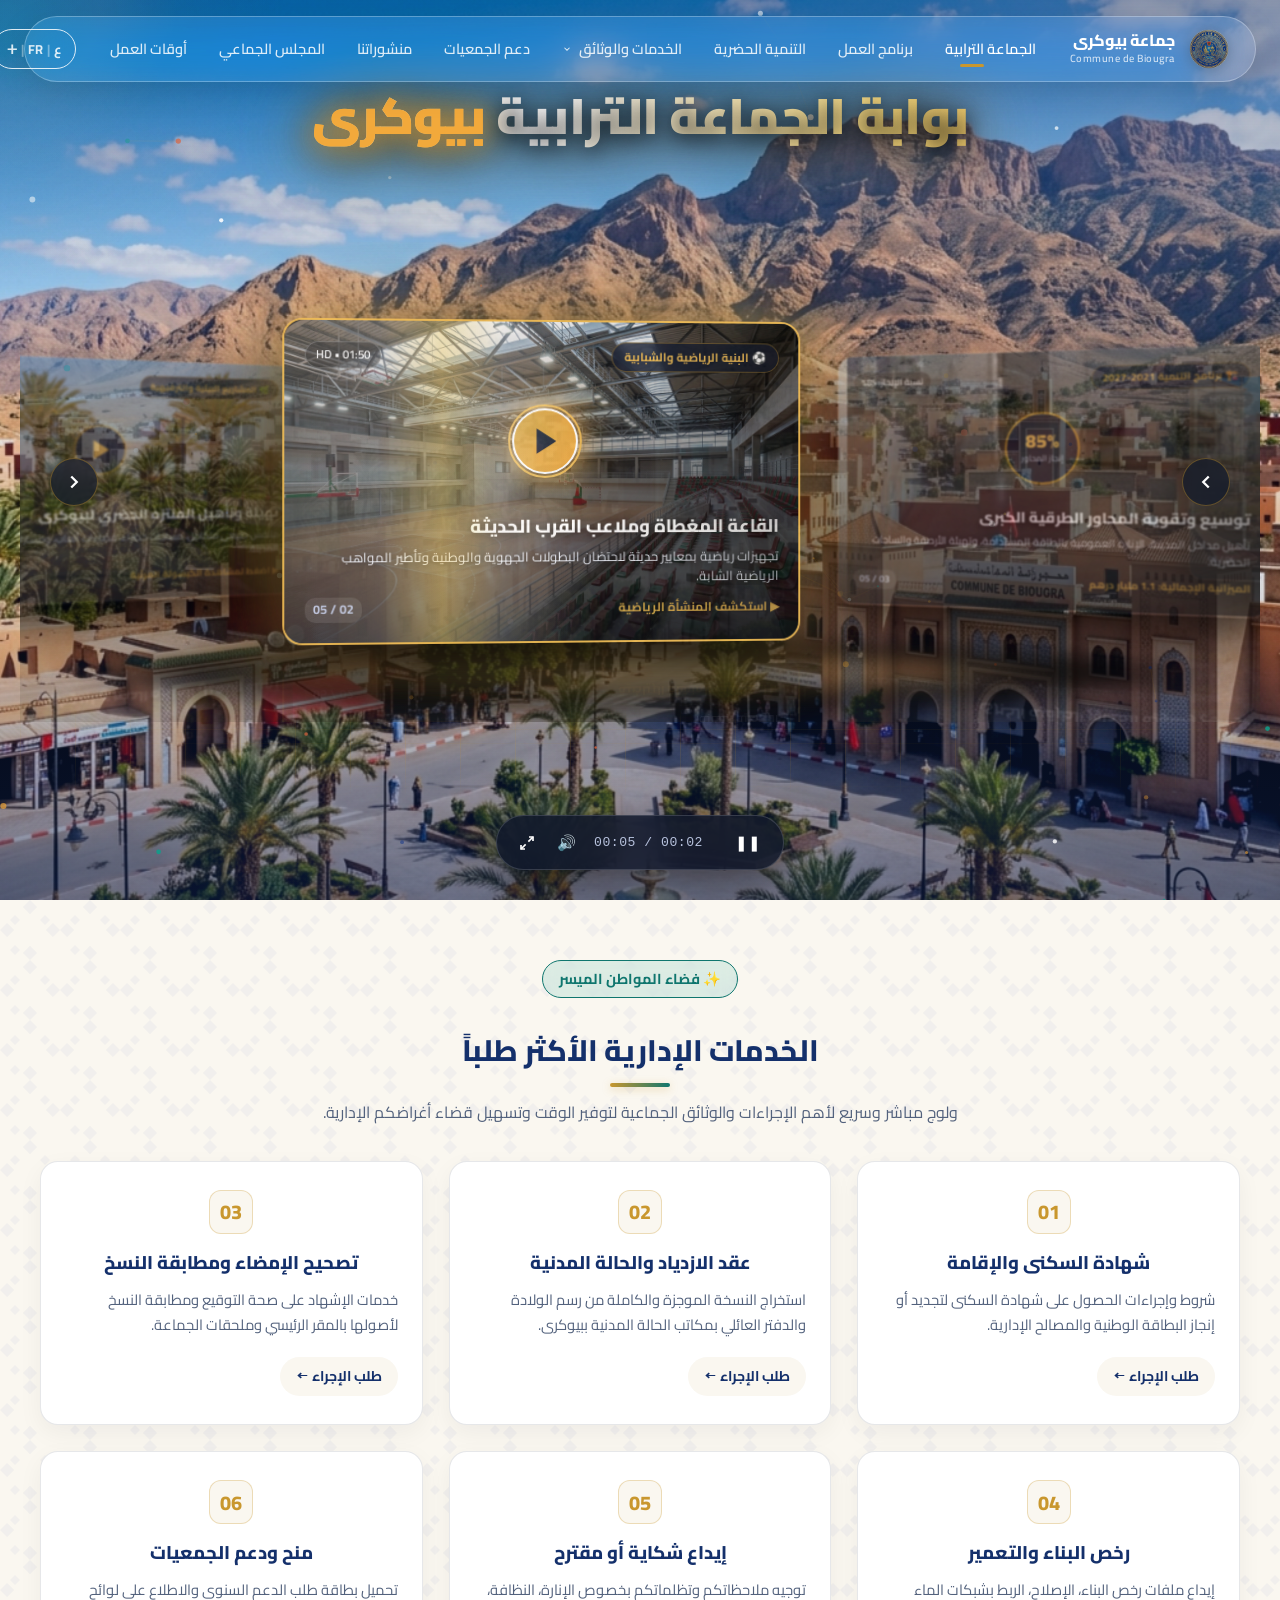
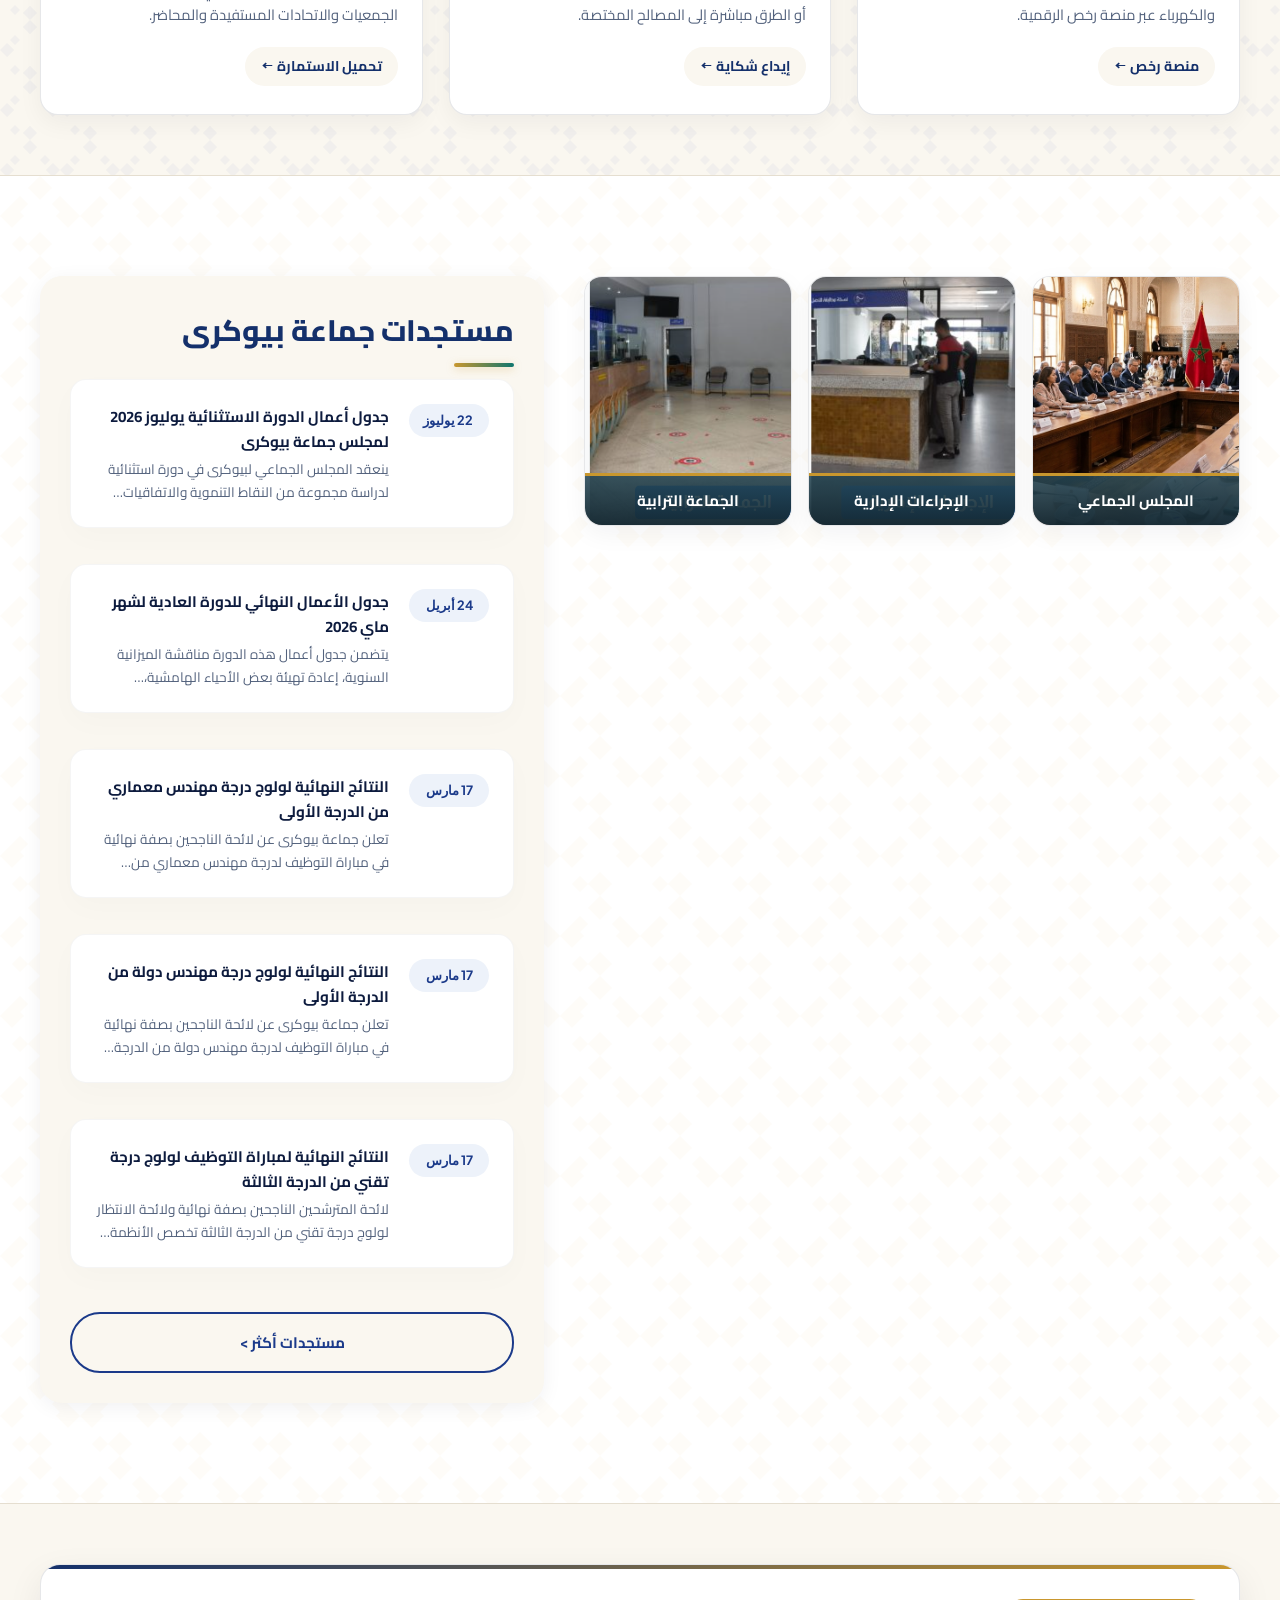
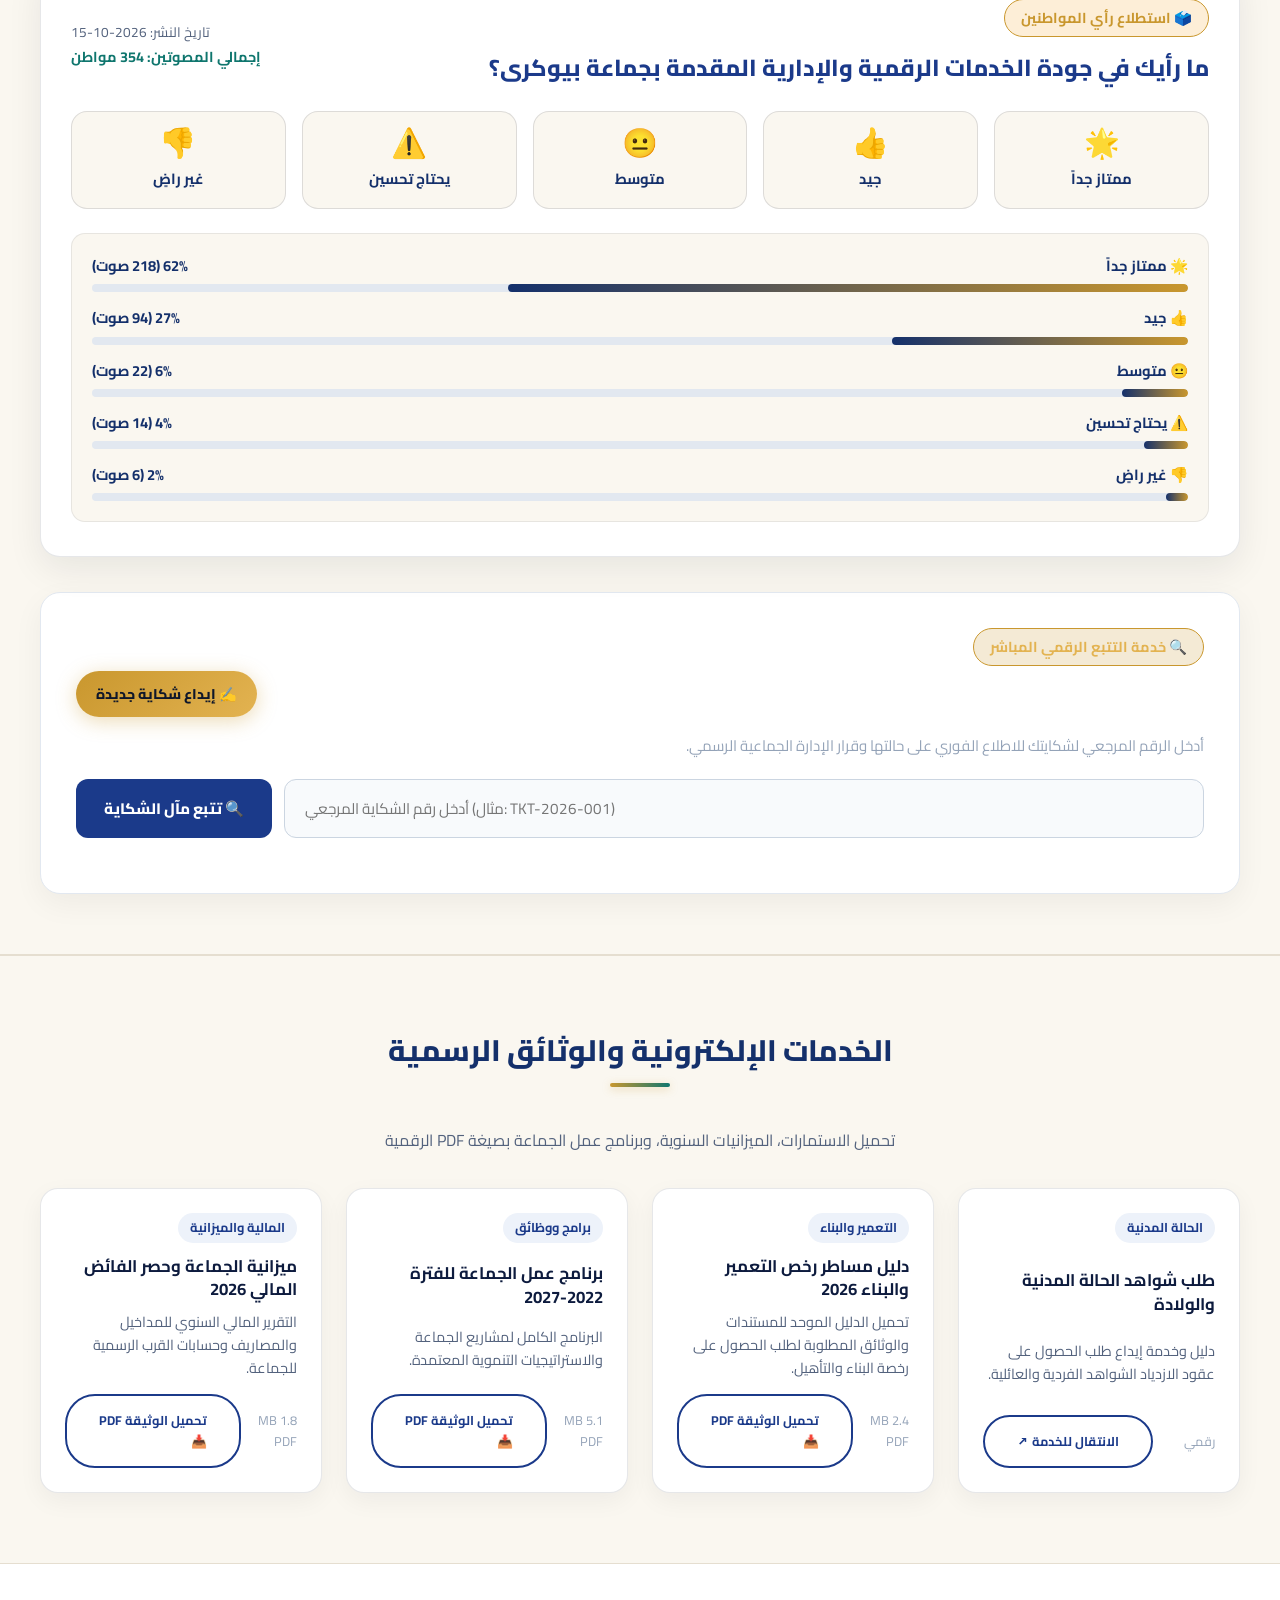
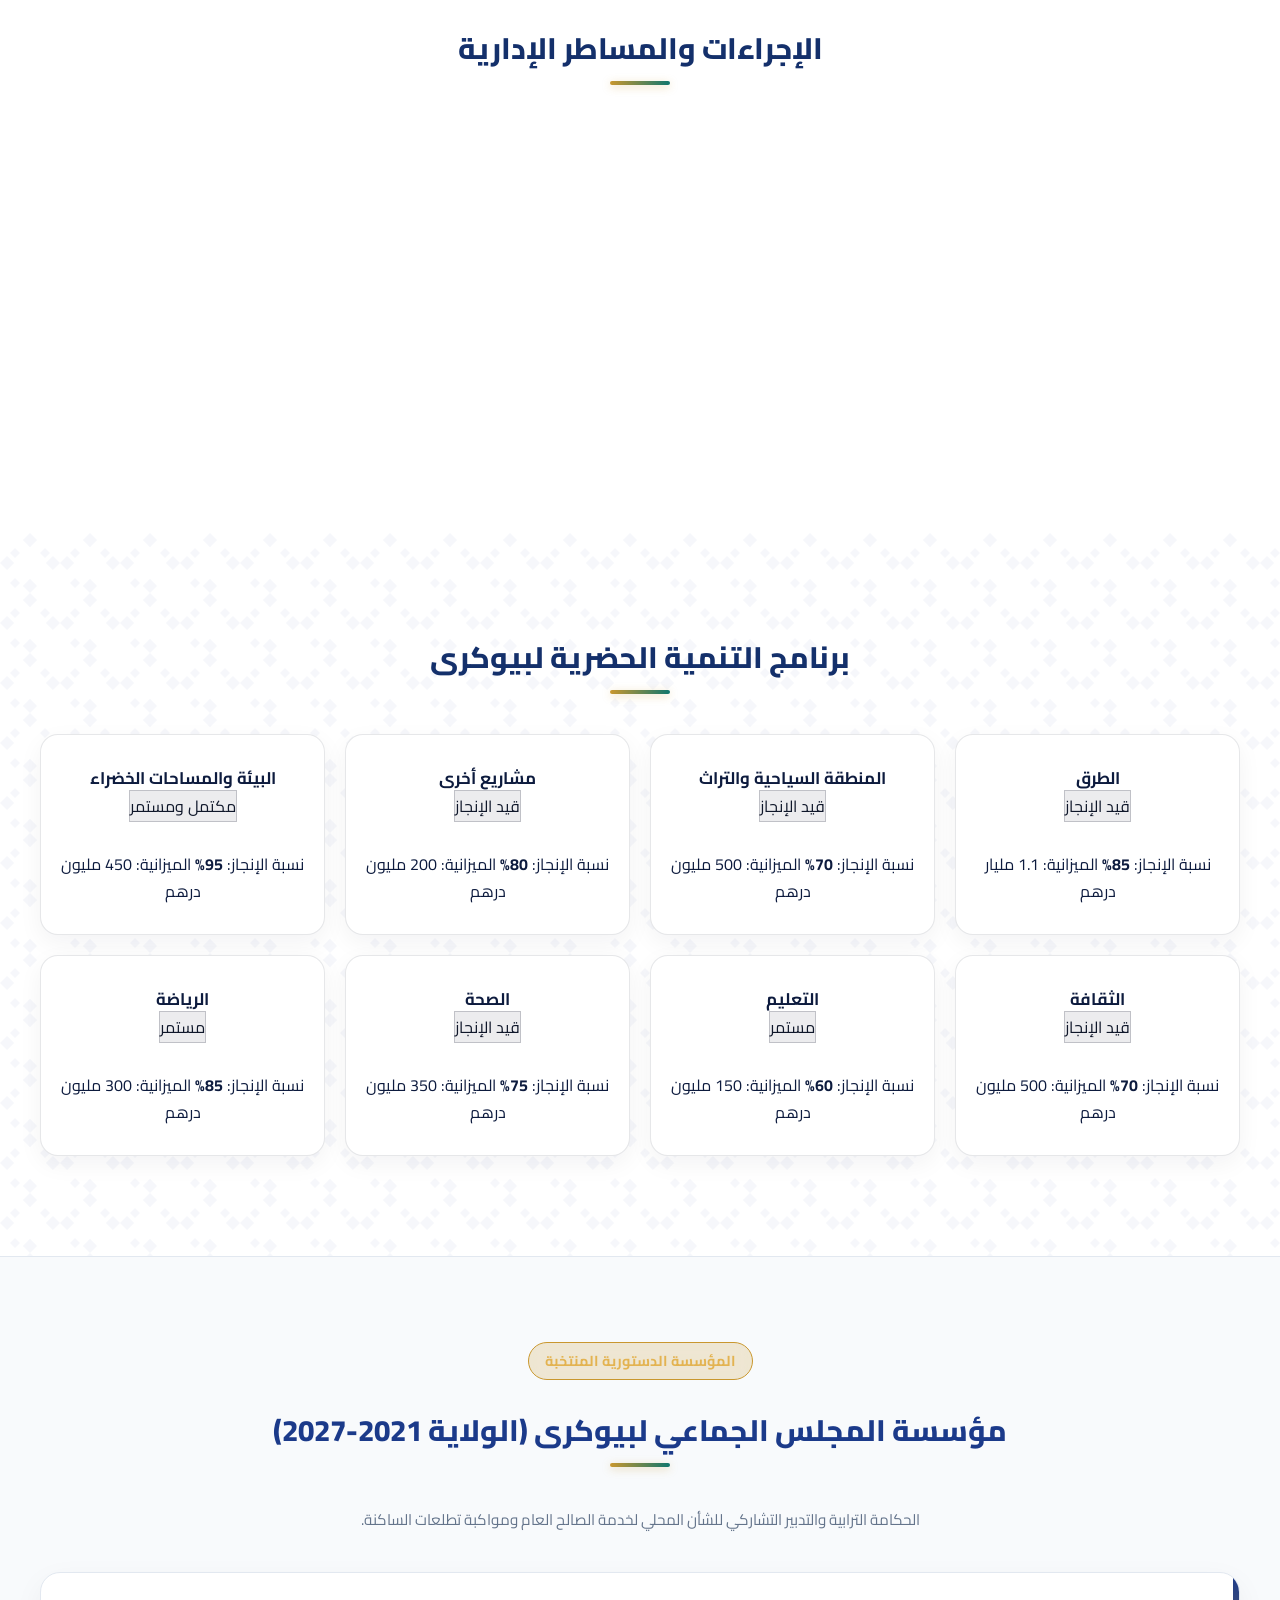
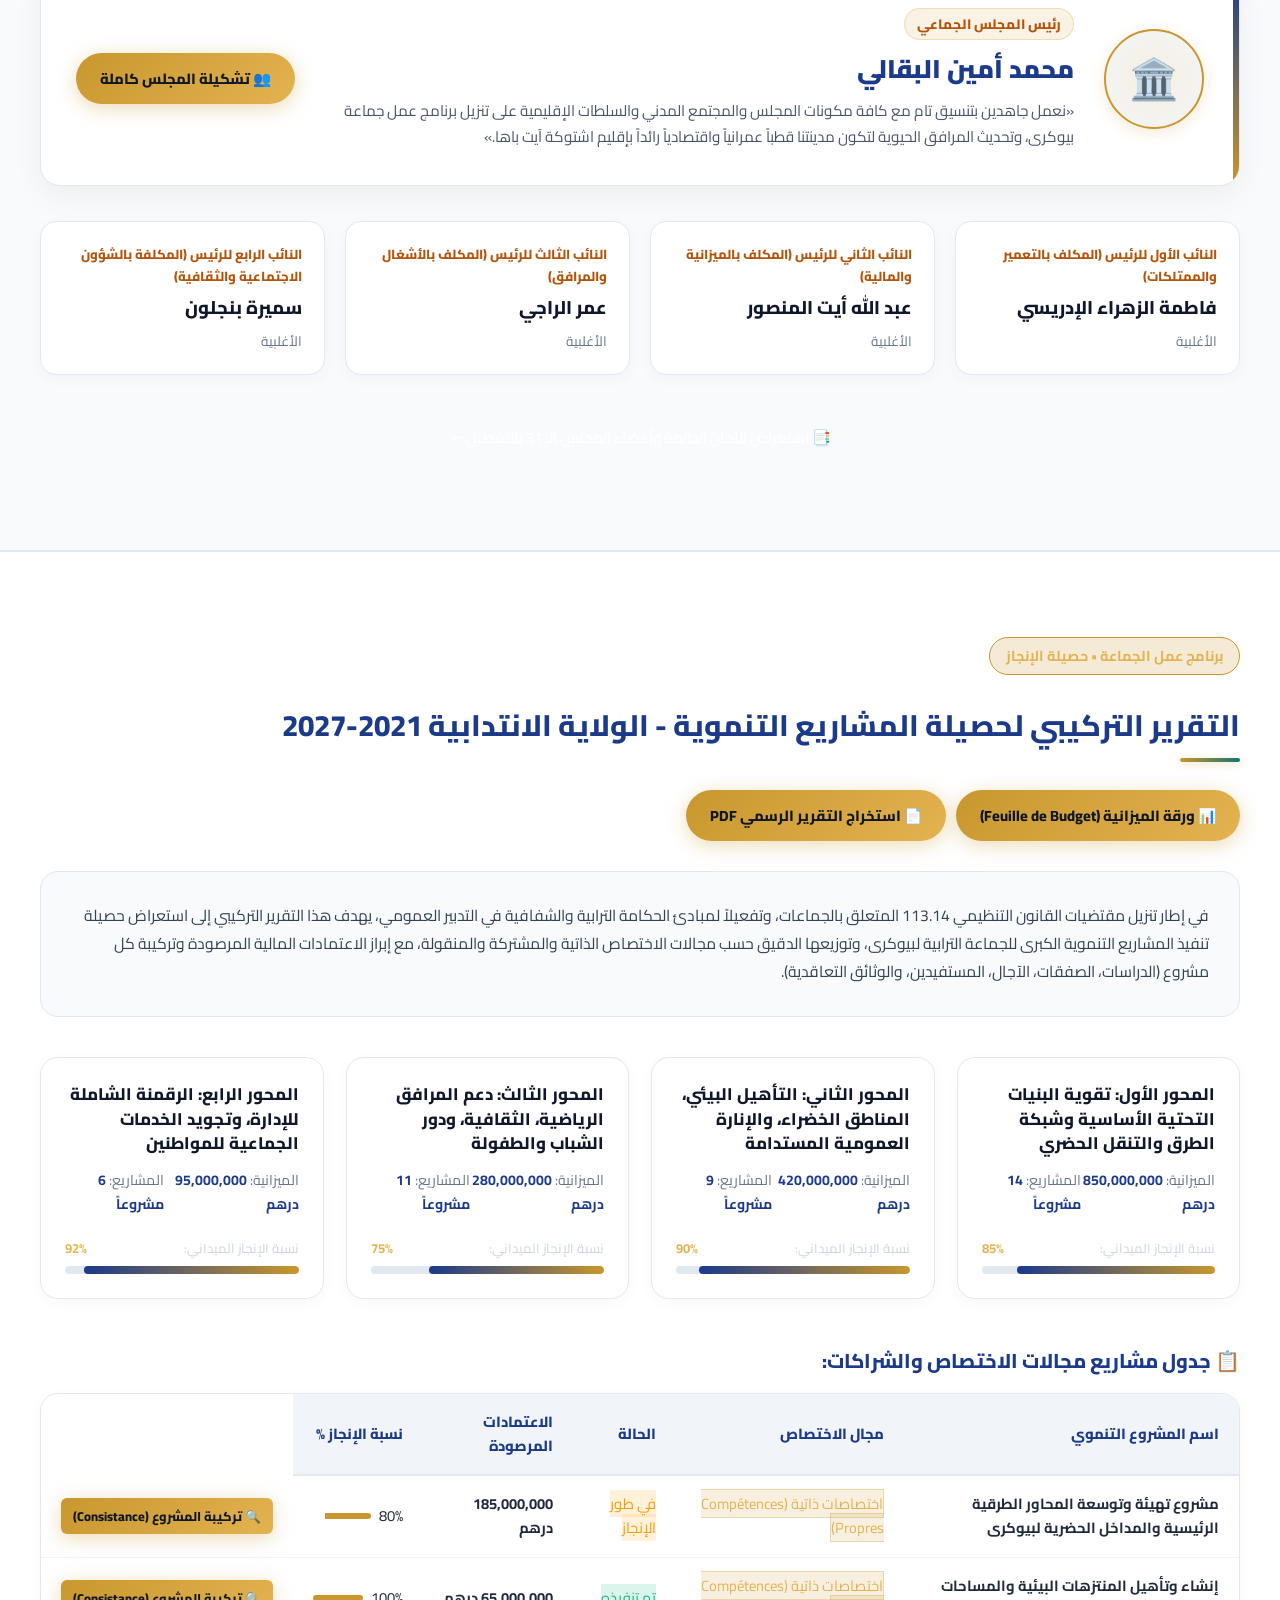
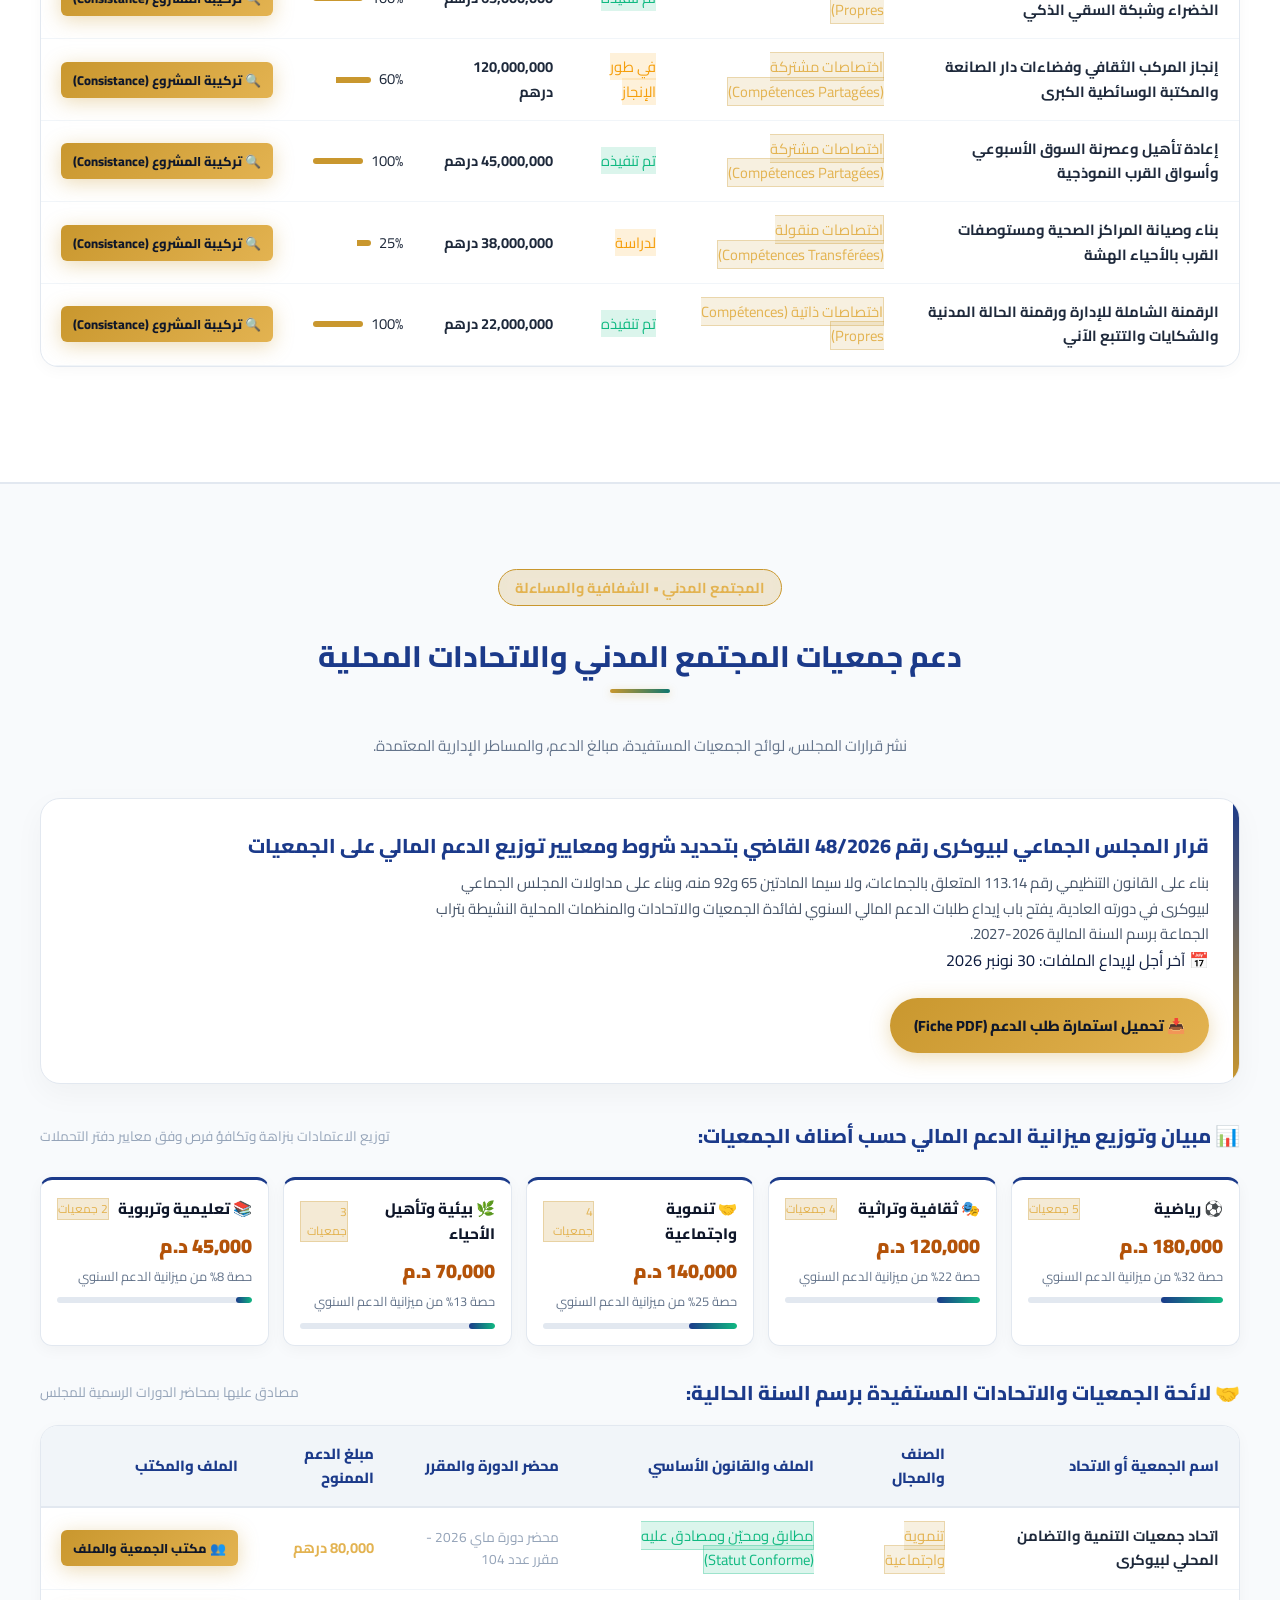
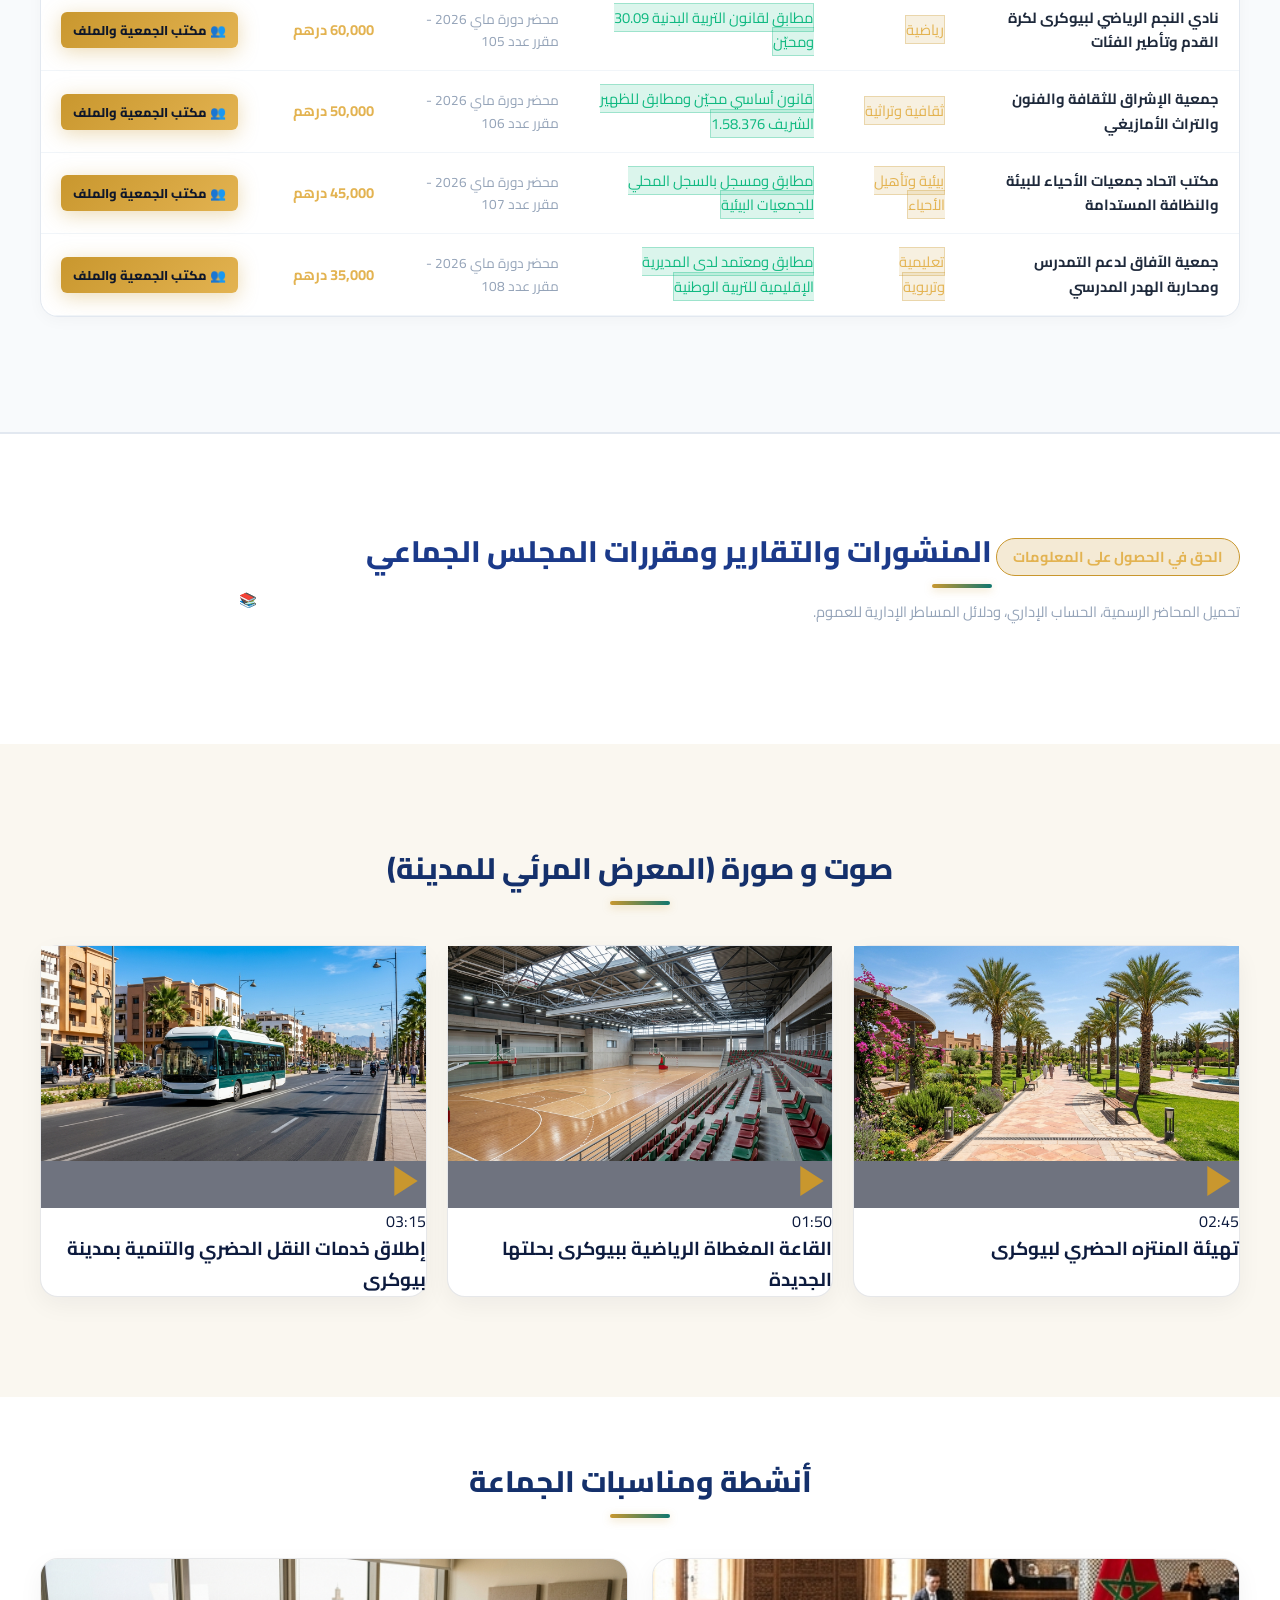
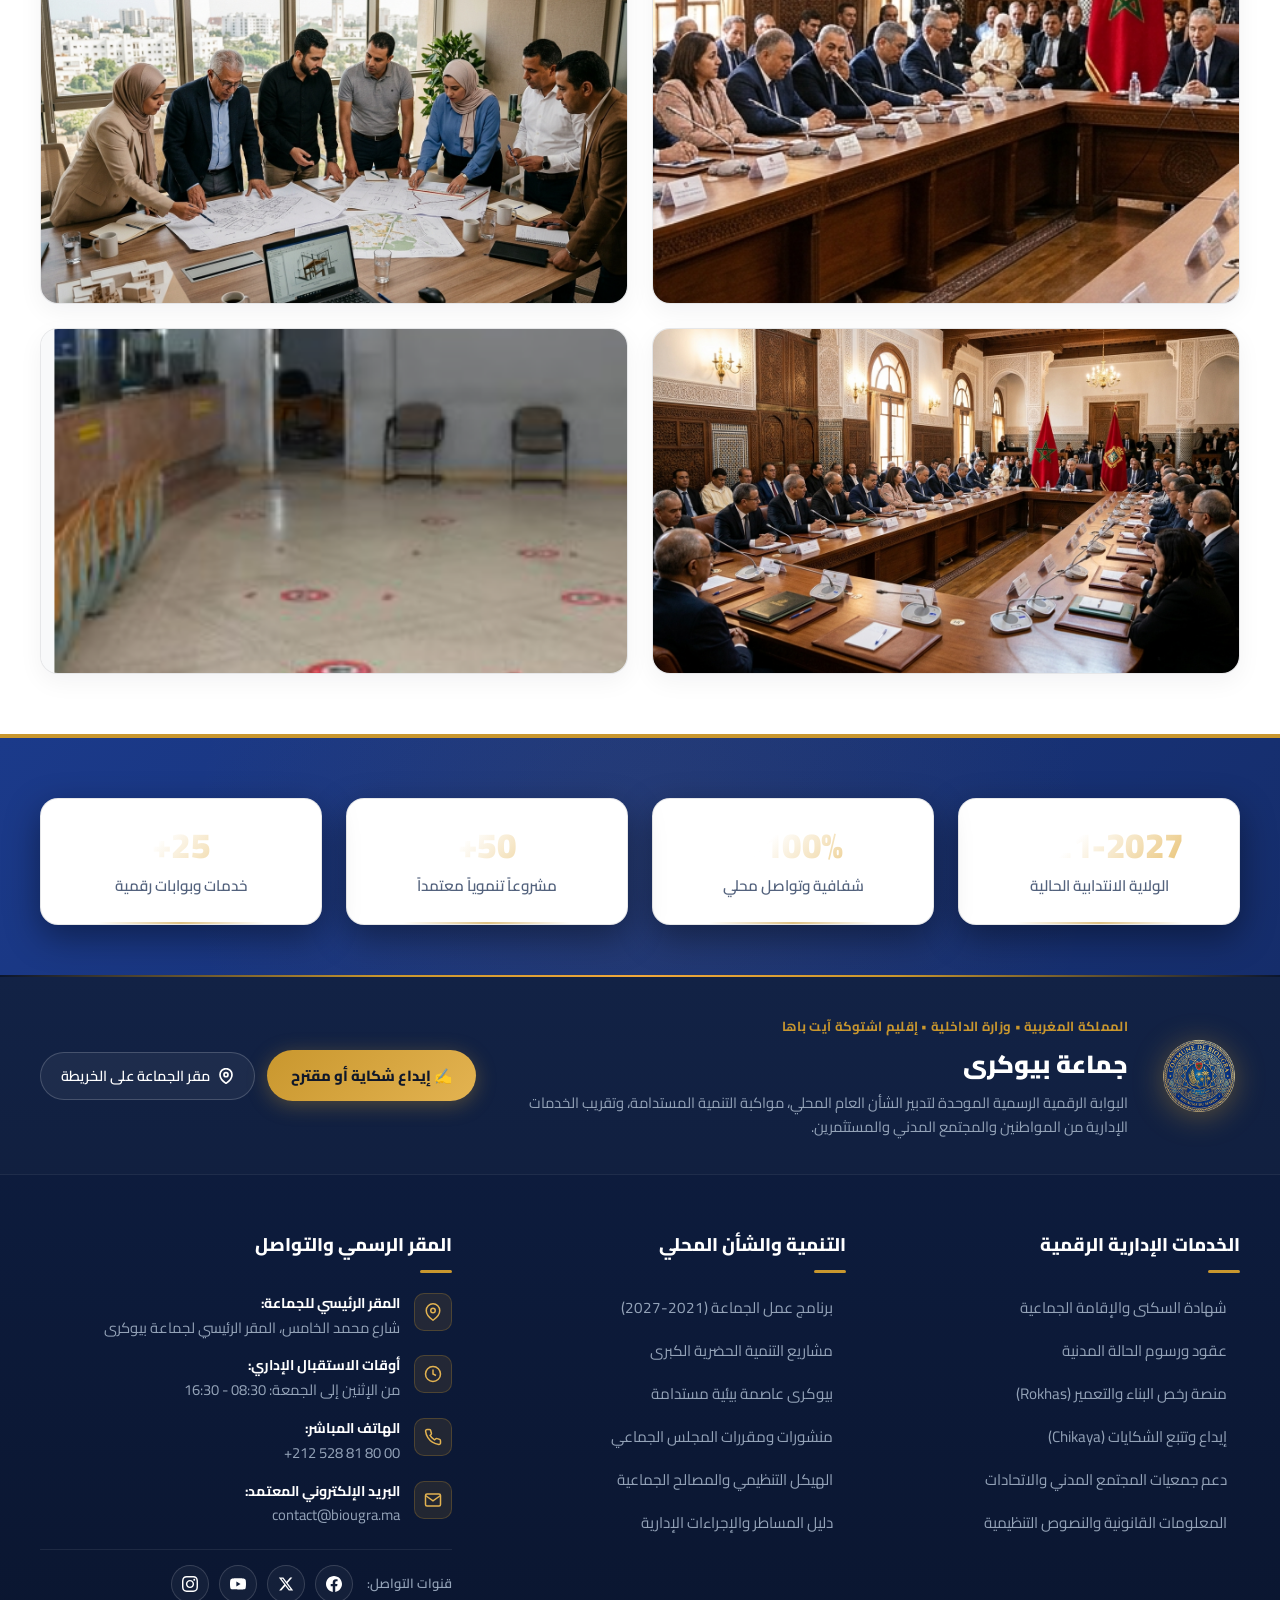
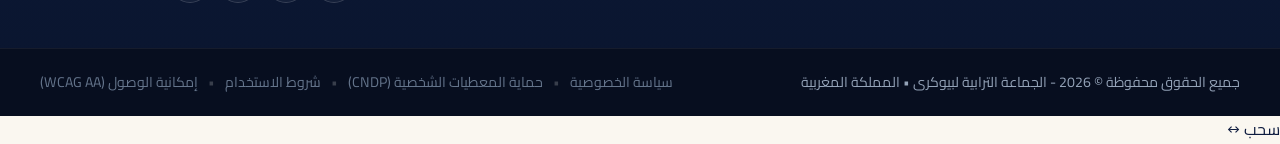
==== commit 88b3ca2f: "Suppression definitive des fonds sombres et restauration de l harmonie bleu royal et or officielle" ====
--- a/index.html
+++ b/index.html
@@ -12,8 +12,8 @@
     <link href="https://fonts.googleapis.com/css2?family=Cairo:wght@400;600;700;800;900&family=IBM+Plex+Sans+Arabic:wght@300;400;500;600;700&family=Reem+Kufi:wght@500;600;700&family=Plus+Jakarta+Sans:wght@400;600;700;800&display=swap" rel="stylesheet">
     
     <!-- CSS Stylesheets (Souss-Massa 10/10 Moroccan Architecture Suite) -->
-    <link rel="stylesheet" href="style.css?v=8.0">
-    <link rel="stylesheet" href="moroccan-suite.css?v=10.0">
+    <link rel="stylesheet" href="style.css?v=20.0">
+    <link rel="stylesheet" href="moroccan-suite.css?v=20.0">
 </head>
 <body id="appBody">
     <!-- Scroll Progress Indicator Bar -->
@@ -1502,8 +1502,8 @@
     </div>
 
     <!-- JavaScript MVC Bundle -->
-    <script type="module" src="js/app.js"></script>
-    <script src="app.js"></script>
+    <script type="module" src="js/app.js?v=20.0"></script>
+    <script src="app.js?v=20.0"></script>
 
     <!-- 10/10 Interactive Polish Suite (3D Tilt, Ambient Glow, Cmd+K, Tracking) -->
     <script>
--- a/style.css
+++ b/style.css
@@ -1356,7 +1356,7 @@
 .modal-video-container {
     width: 100%;
     aspect-ratio: 16/9;
-    background-color: #000;
+    background-color: #0f172a;
     border-radius: var(--border-radius);
     overflow: hidden;
     position: relative;
@@ -2266,7 +2266,7 @@
     position: sticky;
     top: 0;
     z-index: 1010 !important;
-    background: linear-gradient(135deg, var(--dark-color) 0%, #162447 40%, var(--primary-color) 100%) !important;
+    background: linear-gradient(135deg, #1B3A8A 0%, #152d6b 50%, #102354 100%) !important;
     border-bottom: 3.5px solid var(--accent-color) !important;
     box-shadow: 0 4px 20px rgba(11, 21, 48, 0.35) !important;
     transition: padding 0.3s cubic-bezier(0.16, 1, 0.3, 1), background-color 0.3s, box-shadow 0.3s, height 0.3s;
@@ -2274,7 +2274,7 @@
 .main-header.scrolled {
     padding: 4px 0;
     height: 68px !important;
-    background: rgba(11, 21, 48, 0.96) !important;
+    background: rgba(27, 58, 138, 0.96) !important;
     backdrop-filter: blur(14px);
     box-shadow: 0 8px 25px rgba(0, 0, 0, 0.35) !important;
 }
--- a/moroccan-suite.css
+++ b/moroccan-suite.css
@@ -9,15 +9,15 @@
    ========================================================================== */
 
 :root {
-    --primary-color: #121216 !important;
-    --primary-hover: #0d224e !important;
+    --primary-color: #1B3A8A !important;
+    --primary-hover: #142c6b !important;
     --primary-light: #edf2fa !important;
-    --primary-glow: rgba(22, 22, 28, 0.25) !important;
-
-    --secondary-color: #121216 !important;
-    --secondary-hover: #0d224e !important;
+    --primary-glow: rgba(27, 58, 138, 0.25) !important;
+
+    --secondary-color: #0f766e !important;
+    --secondary-hover: #0d5f58 !important;
     --secondary-light: #edf2fa !important;
-    --secondary-glow: rgba(22, 22, 28, 0.25) !important;
+    --secondary-glow: rgba(15, 118, 110, 0.25) !important;
 
     --accent-color: #C9972E !important;
     --accent-hover: #E3B351 !important;
@@ -30,13 +30,13 @@
 
     --sand-bg: #FAF7F0 !important;
     --cream-bg: #FAF7F0 !important;
-    --dark-color: #121216 !important;
-    --night-bg: #0D1B3E !important;
+    --dark-color: #1e293b !important;
+    --night-bg: #1B3A8A !important;
     --text-main: #0D1B3E !important;
     --text-muted: #53627d !important;
     --text-footer: #B8C3DE !important;
     --text-on-dark: #E8ECF5 !important;
-    --border-subtle: rgba(22, 22, 28, 0.12);
+    --border-subtle: rgba(27, 58, 138, 0.12);
 }
 
 /* Base resets & typography */
@@ -151,7 +151,9 @@
     position: sticky !important;
     top: 0 !important;
     z-index: 1001 !important;
-    background: rgba(22, 22, 28, 0.92) !important;
+    background: rgba(255, 255, 255, 0.95) !important;
+    border-bottom: 1px solid rgba(27, 58, 138, 0.12) !important;
+    box-shadow: 0 4px 20px rgba(0, 0, 0, 0.06) !important;
     backdrop-filter: blur(16px) !important;
     -webkit-backdrop-filter: blur(16px) !important;
     border-bottom: 1px solid rgba(201, 151, 46, 0.22) !important;
@@ -162,7 +164,8 @@
 
 .main-header.shrink {
     padding: 6px 0 !important;
-    background: rgba(22, 22, 28, 0.98) !important;
+    background: rgba(255, 255, 255, 0.98) !important;
+    box-shadow: 0 6px 25px rgba(0, 0, 0, 0.08) !important;
     box-shadow: 0 12px 35px rgba(0, 0, 0, 0.35) !important;
 }
 
@@ -300,7 +303,7 @@
     content: "";
     position: absolute;
     inset: 0;
-    background: linear-gradient(180deg, rgba(22, 22, 28, 0.25) 0%, rgba(22, 22, 28, 0.05) 40%, rgba(22, 22, 28, 0.75) 100%) !important;
+    background: linear-gradient(180deg, rgba(15, 23, 42, 0.25) 0%, rgba(15, 23, 42, 0.05) 40%, rgba(15, 23, 42, 0.75) 100%) !important;
     z-index: 2;
     pointer-events: none;
 }
@@ -318,7 +321,7 @@
     display: inline-flex;
     align-items: center;
     gap: 8px;
-    background: rgba(22, 22, 28, 0.6);
+    background: rgba(15, 23, 42, 0.6);
     border: 1px solid rgba(201, 151, 46, 0.4);
     color: #E8ECF5;
     padding: 6px 18px;
@@ -336,7 +339,7 @@
     line-height: 1.25;
     color: #ffffff;
     margin: 0 0 16px 0;
-    text-shadow: 0 4px 20px rgba(22, 22, 28, 0.6);
+    text-shadow: 0 4px 20px rgba(15, 23, 42, 0.6);
 }
 
 .hero-main-title span {
@@ -355,7 +358,7 @@
     line-height: 1.75;
     max-width: 780px;
     margin: 0 auto 30px auto;
-    text-shadow: 0 2px 10px rgba(22, 22, 28, 0.7);
+    text-shadow: 0 2px 10px rgba(15, 23, 42, 0.7);
 }
 
 /* Crisp White Centerpiece Search Box */
@@ -368,13 +371,13 @@
     backdrop-filter: blur(16px);
     -webkit-backdrop-filter: blur(16px);
     background: #ffffff !important;
-    border: 1px solid rgba(22, 22, 28, 0.15) !important;
+    border: 1px solid rgba(15, 23, 42, 0.15) !important;
     border-radius: 999px;
     padding: 7px 10px 7px 22px;
     display: flex;
     align-items: center;
     gap: 12px;
-    box-shadow: 0 20px 45px -15px rgba(22, 22, 28, 0.35);
+    box-shadow: 0 20px 45px -15px rgba(15, 23, 42, 0.35);
     transition: all 0.3s ease;
 }
 
@@ -395,7 +398,7 @@
     background: transparent !important;
     border: none !important;
     outline: none !important;
-    color: #121216 !important;
+    color: #0f172a !important;
     font-size: 1.02rem;
     font-family: inherit;
     padding: 8px 0;
@@ -406,7 +409,7 @@
 }
 
 .search-glass-btn {
-    background: #1e1e24 !important;
+    background: #1B3A8A !important;
     color: #ffffff !important;
     font-weight: 700;
     border: none;
@@ -423,7 +426,7 @@
 
 .search-glass-btn:hover {
     background: #C9972E !important;
-    color: #121216 !important;
+    color: #ffffff !important;
 }
 
 /* Quick Search Suggestions (Text-only, no emojis) */
@@ -472,7 +475,7 @@
 
 .btn-hero-primary {
     background: #C9972E !important;
-    color: #121216 !important;
+    color: #0f172a !important;
     font-weight: 800 !important;
     padding: 13px 34px !important;
     border-radius: 30px !important;
@@ -551,11 +554,11 @@
 
 .track-card, .tracking-floating-card {
     background: #ffffff !important;
-    color: #121216 !important;
+    color: #0f172a !important;
     border-radius: 20px !important;
     padding: 26px 34px !important;
-    border: 1px solid rgba(22, 22, 28, 0.12) !important;
-    box-shadow: 0 30px 60px -20px rgba(22, 22, 28, 0.35) !important;
+    border: 1px solid rgba(15, 23, 42, 0.12) !important;
+    box-shadow: 0 30px 60px -20px rgba(15, 23, 42, 0.35) !important;
     display: flex;
     justify-content: space-between;
     align-items: center;
@@ -581,7 +584,7 @@
 }
 
 .tracking-card-title {
-    color: #121216 !important;
+    color: #0f172a !important;
     font-family: 'Cairo', sans-serif !important;
     font-size: 1.25rem !important;
     font-weight: 800 !important;
@@ -618,7 +621,7 @@
     background: transparent !important;
     border: none !important;
     outline: none !important;
-    color: #121216 !important;
+    color: #0f172a !important;
     font-size: 0.95rem;
     font-family: inherit;
     padding: 8px 6px;
@@ -630,7 +633,7 @@
 
 .tracking-card-btn {
     background: #C9972E !important;
-    color: #121216 !important;
+    color: #0f172a !important;
     font-weight: 800 !important;
     border: none !important;
     padding: 10px 22px !important;
@@ -645,7 +648,7 @@
 }
 
 .tracking-card-btn:hover {
-    background: #1e1e24 !important;
+    background: #1B3A8A !important;
     color: #ffffff !important;
     transform: translateX(-2px);
 }
@@ -682,8 +685,8 @@
     border-radius: 18px;
     padding: 28px 24px;
     text-align: right;
-    border: 1px solid rgba(22, 22, 28, 0.1);
-    box-shadow: 0 8px 24px rgba(22, 22, 28, 0.05);
+    border: 1px solid rgba(15, 23, 42, 0.1);
+    box-shadow: 0 8px 24px rgba(15, 23, 42, 0.05);
     transition: all 0.3s cubic-bezier(0.16, 1, 0.3, 1);
     position: relative;
     overflow: hidden;
@@ -694,7 +697,7 @@
 
 .essential-card:hover {
     transform: translateY(-6px);
-    box-shadow: 0 20px 40px rgba(22, 22, 28, 0.12);
+    box-shadow: 0 20px 40px rgba(15, 23, 42, 0.12);
     border-color: #C9972E;
 }
 
@@ -791,15 +794,15 @@
     align-items: center;
     gap: 16px;
     text-align: right;
-    border: 1px solid rgba(22, 22, 28, 0.1);
-    box-shadow: 0 6px 20px rgba(22, 22, 28, 0.04);
+    border: 1px solid rgba(15, 23, 42, 0.1);
+    box-shadow: 0 6px 20px rgba(15, 23, 42, 0.04);
     transition: all 0.25s ease;
     cursor: pointer;
 }
 
 .proc-card:hover {
     transform: translateY(-4px);
-    box-shadow: 0 16px 32px rgba(22, 22, 28, 0.1);
+    box-shadow: 0 16px 32px rgba(15, 23, 42, 0.1);
     border-color: #C9972E;
     background: #ffffff;
 }
@@ -815,7 +818,7 @@
     display: flex;
     align-items: center;
     justify-content: center;
-    border: 1.5px solid rgba(22, 22, 28, 0.15);
+    border: 1.5px solid rgba(15, 23, 42, 0.15);
     flex-shrink: 0;
     transition: all 0.25s ease;
 }
@@ -855,8 +858,8 @@
     background: #ffffff;
     border-radius: 20px;
     padding: 34px 30px;
-    box-shadow: 0 12px 35px rgba(22, 22, 28, 0.08);
-    border: 1px solid rgba(22, 22, 28, 0.1);
+    box-shadow: 0 12px 35px rgba(15, 23, 42, 0.08);
+    border: 1px solid rgba(15, 23, 42, 0.1);
     position: relative;
     overflow: hidden;
 }
@@ -893,7 +896,7 @@
 
 .sentiment-emoji-btn {
     background: #FAF7F0;
-    border: 1.5px solid rgba(22, 22, 28, 0.12);
+    border: 1.5px solid rgba(15, 23, 42, 0.12);
     border-radius: 16px;
     padding: 16px 10px;
     display: flex;
@@ -928,7 +931,7 @@
     background: #FAF7F0;
     border-radius: 14px;
     padding: 20px;
-    border: 1px solid rgba(22, 22, 28, 0.08);
+    border: 1px solid rgba(15, 23, 42, 0.08);
 }
 
 .poll-result-bar-item {
@@ -968,7 +971,8 @@
 /* 1. Integrated Glass Stats Bar (Replacing stark white boxes) */
 .stats-section {
     padding: 60px 0 50px 0 !important;
-    background: #111219 !important;
+    background: linear-gradient(135deg, #1B3A8A 0%, #152d6b 100%) !important;
+    border-top: 4px solid #C9972E !important;
     position: relative !important;
     overflow: hidden !important;
 }
@@ -1054,7 +1058,8 @@
 
 /* 2. Institutional Master Footer */
 .master-footer {
-    background: #0d0f16 !important;
+    background: linear-gradient(180deg, #0e1e42 0%, #0a152e 100%) !important;
+    border-top: 3px solid #C9972E !important;
     color: #94a3b8 !important;
     border-top: 2px solid transparent !important;
     border-image: linear-gradient(90deg, transparent, #C9972E 30%, #F2A93B 50%, #C9972E 70%, transparent) 1 !important;
@@ -1124,7 +1129,7 @@
 
 .btn-footer-chikaya {
     background: linear-gradient(135deg, #C9972E, #E3B351) !important;
-    color: #0d0f16 !important;
+    color: #0f172a !important;
     font-weight: 800;
     padding: 12px 24px;
     border-radius: 999px;
@@ -1311,14 +1316,14 @@
 .social-circle-pill:hover {
     background: #C9972E;
     border-color: #C9972E;
-    color: #0d0f16;
+    color: #0f172a;
     transform: translateY(-3px);
     box-shadow: 0 6px 18px rgba(201, 151, 46, 0.4);
 }
 
 /* Legal Bottom Bar */
 .footer-bottom-bar {
-    background: #090a0f !important;
+    background: #070e1f !important;
     border-top: 1px solid rgba(255, 255, 255, 0.06) !important;
     padding: 22px 0 !important;
     font-size: 0.88rem !important;
@@ -1377,15 +1382,15 @@
    ========================================== */
 .info-card, .urban-card, .media-card, .event-card, .service-hub-card {
     background: #ffffff !important;
-    border: 1px solid rgba(22, 22, 28, 0.1) !important;
+    border: 1px solid rgba(15, 23, 42, 0.1) !important;
     border-radius: 18px !important;
-    box-shadow: 0 8px 24px rgba(22, 22, 28, 0.05) !important;
+    box-shadow: 0 8px 24px rgba(15, 23, 42, 0.05) !important;
     transition: all 0.3s ease !important;
 }
 
 .info-card:hover, .urban-card:hover, .media-card:hover, .event-card:hover, .service-hub-card:hover {
     transform: translateY(-5px) !important;
-    box-shadow: 0 16px 36px rgba(22, 22, 28, 0.12) !important;
+    box-shadow: 0 16px 36px rgba(15, 23, 42, 0.12) !important;
     border-color: #C9972E !important;
 }
 
@@ -1394,20 +1399,20 @@
 }
 
 .urban-badge, .badge-primary {
-    background: rgba(22, 22, 28, 0.08) !important;
-    color: #121216 !important;
-    border: 1px solid rgba(22, 22, 28, 0.2) !important;
+    background: rgba(15, 23, 42, 0.08) !important;
+    color: #0f172a !important;
+    border: 1px solid rgba(15, 23, 42, 0.2) !important;
 }
 
 .event-date-badge {
     background: #C9972E !important;
-    color: #121216 !important;
+    color: #0f172a !important;
     font-weight: 800 !important;
     border-radius: 20px !important;
 }
 
 .media-play-overlay {
-    background: rgba(22, 22, 28, 0.6) !important;
+    background: rgba(15, 23, 42, 0.6) !important;
     color: #C9972E !important;
 }
 
@@ -1416,12 +1421,12 @@
     padding: 26px 20px !important;
     text-align: center !important;
     border-radius: 18px !important;
-    border: 1px solid rgba(22, 22, 28, 0.1) !important;
+    border: 1px solid rgba(15, 23, 42, 0.1) !important;
 }
 
 .stat-number {
     font-family: 'Cairo', sans-serif !important;
-    color: #121216 !important;
+    color: #0f172a !important;
     font-size: 2.2rem !important;
     font-weight: 900 !important;
 }
@@ -1473,7 +1478,7 @@
 .nav.scrolled {
     top: 12px !important;
     padding: 8px 22px !important;
-    background: rgba(22, 22, 28, 0.4) !important;
+    background: rgba(27, 58, 138, 0.85) !important;
     backdrop-filter: blur(20px) saturate(150%) !important;
     -webkit-backdrop-filter: blur(20px) saturate(150%) !important;
     border: 1px solid rgba(255, 255, 255, 0.22) !important;
@@ -1616,10 +1621,10 @@
     width: 270px !important;
     background: #ffffff !important;
     border-radius: 18px !important;
-    box-shadow: 0 20px 50px -10px rgba(22, 22, 28, 0.3) !important;
-    border: 1px solid rgba(22, 22, 28, 0.12) !important;
+    box-shadow: 0 20px 50px -10px rgba(15, 23, 42, 0.3) !important;
+    border: 1px solid rgba(15, 23, 42, 0.12) !important;
     padding: 16px !important;
-    color: #121216 !important;
+    color: #0f172a !important;
     opacity: 0 !important;
     visibility: hidden !important;
     transform: translateY(8px) !important;
@@ -1675,15 +1680,15 @@
     font-family: 'Cairo', sans-serif !important;
     font-size: 0.8rem !important;
     font-weight: 700 !important;
-    color: #121216 !important;
+    color: #0f172a !important;
     cursor: pointer !important;
     transition: all 0.2s ease !important;
 }
 
 .tools-lang-btn.active, .tools-lang-btn:hover {
-    background: #1e1e24 !important;
+    background: #1B3A8A !important;
     color: #ffffff !important;
-    border-color: #121216 !important;
+    border-color: #0f172a !important;
 }
 
 .tools-options-grid {
@@ -1700,7 +1705,7 @@
     font-family: 'Cairo', sans-serif !important;
     font-size: 0.8rem !important;
     font-weight: 700 !important;
-    color: #121216 !important;
+    color: #0f172a !important;
     cursor: pointer !important;
     transition: all 0.2s ease !important;
 }
@@ -1718,7 +1723,7 @@
 }
 
 .tools-link, .tools-link-btn {
-    color: #121216 !important;
+    color: #0f172a !important;
     text-decoration: none !important;
     font-size: 0.8rem !important;
     font-weight: 700 !important;
@@ -1737,7 +1742,7 @@
 /* Single Prominent CTA Button */
 .cta {
     background: #C9972E !important;
-    color: #121216 !important;
+    color: #0f172a !important;
     font-family: 'Cairo', sans-serif !important;
     font-weight: 800 !important;
     font-size: 14.5px !important;
@@ -1779,15 +1784,15 @@
     width: 580px !important;
     background: #ffffff !important;
     border-radius: 20px !important;
-    box-shadow: 0 25px 50px -12px rgba(22, 22, 28, 0.25) !important;
-    border: 1px solid rgba(22, 22, 28, 0.1) !important;
+    box-shadow: 0 25px 50px -12px rgba(15, 23, 42, 0.25) !important;
+    border: 1px solid rgba(15, 23, 42, 0.1) !important;
     padding: 22px !important;
     opacity: 0 !important;
     visibility: hidden !important;
     transform: translateY(8px) !important;
     transition: all 0.3s cubic-bezier(0.16, 1, 0.3, 1) !important;
     z-index: 1005 !important;
-    color: #121216 !important;
+    color: #0f172a !important;
     text-align: right !important;
 }
 
@@ -1807,7 +1812,7 @@
     display: block !important;
     font-size: 0.85rem !important;
     font-weight: 800 !important;
-    color: #121216 !important;
+    color: #0f172a !important;
     margin-bottom: 12px !important;
     border-bottom: 2px solid #FAF7F0 !important;
     padding-bottom: 6px !important;
@@ -1826,7 +1831,7 @@
     padding: 7px 10px !important;
     border-radius: 10px !important;
     text-decoration: none !important;
-    color: #121216 !important;
+    color: #0f172a !important;
     font-size: 0.88rem !important;
     font-weight: 600 !important;
     transition: all 0.2s ease !important;
@@ -1834,7 +1839,7 @@
 
 .mega-items-list a:hover {
     background: #FAF7F0 !important;
-    color: #121216 !important;
+    color: #0f172a !important;
     transform: translateX(-4px) !important;
 }
 
@@ -1858,7 +1863,7 @@
     background: #FAF7F0 !important;
     border-radius: 14px !important;
     padding: 18px !important;
-    border: 1px solid rgba(22, 22, 28, 0.08) !important;
+    border: 1px solid rgba(15, 23, 42, 0.08) !important;
     display: flex !important;
     flex-direction: column !important;
     height: 100% !important;
@@ -1879,7 +1884,7 @@
     margin: 0 0 6px 0 !important;
     font-size: 1rem !important;
     font-weight: 800 !important;
-    color: #121216 !important;
+    color: #0f172a !important;
 }
 
 .mega-card-box p {
@@ -1898,7 +1903,7 @@
 
 .btn-mega-gold {
     background: #C9972E !important;
-    color: #121216 !important;
+    color: #0f172a !important;
     border: none !important;
     font-family: 'Cairo', sans-serif !important;
     font-weight: 800 !important;
@@ -1914,7 +1919,7 @@
 }
 
 .btn-mega-link {
-    color: #121216 !important;
+    color: #0f172a !important;
     text-decoration: none !important;
     font-size: 0.82rem !important;
     font-weight: 700 !important;
@@ -1962,7 +1967,7 @@
         position: fixed !important;
         top: 76px !important;
         inset-inline: 20px !important;
-        background: rgba(22, 22, 28, 0.96) !important;
+        background: rgba(15, 23, 42, 0.96) !important;
         backdrop-filter: blur(18px) !important;
         padding: 20px !important;
         border-radius: 20px !important;
@@ -1989,7 +1994,7 @@
    ========================================================================== */
 .panoramic-3d-section {
     position: relative;
-    background: #111116 !important;
+    background: linear-gradient(135deg, #0d1e47 0%, #1B3A8A 100%) !important;
     padding: 70px 0 60px 0 !important;
     overflow: hidden !important;
     color: #ffffff !important;
@@ -2004,7 +2009,7 @@
     transform: translate(-50%, -50%);
     width: 650px;
     height: 380px;
-    background: radial-gradient(circle, rgba(201, 151, 46, 0.15) 0%, rgba(22, 22, 28, 0.3) 50%, transparent 75%);
+    background: radial-gradient(circle, rgba(201, 151, 46, 0.15) 0%, rgba(15, 23, 42, 0.3) 50%, transparent 75%);
     pointer-events: none;
     z-index: 1;
     filter: blur(40px);
@@ -2172,7 +2177,7 @@
 }
 
 .pano-pill-badge {
-    background: rgba(22, 22, 28, 0.75) !important;
+    background: rgba(15, 23, 42, 0.75) !important;
     backdrop-filter: blur(6px) !important;
     border: 1px solid rgba(201, 151, 46, 0.4) !important;
     color: #E3B351 !important;
@@ -2198,7 +2203,7 @@
     width: 66px !important;
     height: 66px !important;
     border-radius: 50% !important;
-    background: rgba(22, 22, 28, 0.75) !important;
+    background: rgba(15, 23, 42, 0.75) !important;
     backdrop-filter: blur(10px) !important;
     border: 2px solid rgba(201, 151, 46, 0.75) !important;
     color: #E3B351 !important;
@@ -2213,7 +2218,7 @@
 .pano-card:hover .pano-play-capsule {
     transform: scale(1.12) !important;
     background: #C9972E !important;
-    color: #121216 !important;
+    color: #0f172a !important;
     box-shadow: 0 0 35px rgba(201, 151, 46, 0.85) !important;
 }
 
@@ -2226,7 +2231,7 @@
     width: 90px !important;
     height: 90px !important;
     border-radius: 50% !important;
-    background: rgba(22, 22, 28, 0.85) !important;
+    background: rgba(15, 23, 42, 0.85) !important;
     border: 2.5px solid #C9972E !important;
     display: flex !important;
     flex-direction: column !important;
@@ -2302,7 +2307,7 @@
     width: 48px !important;
     height: 48px !important;
     border-radius: 50% !important;
-    background: rgba(22, 22, 28, 0.65) !important;
+    background: rgba(15, 23, 42, 0.65) !important;
     backdrop-filter: blur(10px) !important;
     border: 1.5px solid rgba(201, 151, 46, 0.4) !important;
     color: #ffffff !important;
@@ -2324,7 +2329,7 @@
 
 .pano-nav-btn:hover {
     background: #C9972E !important;
-    color: #121216 !important;
+    color: #0f172a !important;
     border-color: #C9972E !important;
     transform: translateY(-50%) scale(1.08) !important;
     box-shadow: 0 0 20px rgba(201, 151, 46, 0.6) !important;
@@ -2339,7 +2344,7 @@
 }
 
 .panoramic-cinema-bar {
-    background: rgba(22, 22, 28, 0.82) !important;
+    background: rgba(15, 23, 42, 0.82) !important;
     backdrop-filter: blur(16px) !important;
     border: 1px solid rgba(255, 255, 255, 0.15) !important;
     border-radius: 999px !important;
@@ -2437,7 +2442,7 @@
     justify-content: space-between !important;
     align-items: center !important;
     padding: 85px 20px 30px 20px !important;
-    background: #1c1a17 !important;
+    background: linear-gradient(135deg, #0d1e47 0%, #1B3A8A 100%) !important;
     color: #ffffff !important;
 }
 
@@ -2456,7 +2461,7 @@
 .hero-3d-glow {
     position: absolute !important;
     inset: 0 !important;
-    background: linear-gradient(180deg, rgba(0, 0, 0, 0.42) 0%, rgba(0, 0, 0, 0.02) 28%, rgba(0, 0, 0, 0.06) 65%, rgba(0, 0, 0, 0.5) 100%) !important;
+    background: linear-gradient(180deg, rgba(16, 35, 84, 0.45) 0%, rgba(27, 58, 138, 0.05) 35%, rgba(27, 58, 138, 0.15) 70%, rgba(16, 35, 84, 0.55) 100%) !important;
     z-index: 2 !important;
     pointer-events: none !important;
 }
@@ -2473,7 +2478,7 @@
     display: inline-flex !important;
     align-items: center !important;
     gap: 8px !important;
-    background: rgba(22, 22, 28, 0.7) !important;
+    background: rgba(15, 23, 42, 0.7) !important;
     border: 1px solid rgba(201, 151, 46, 0.4) !important;
     color: #E8ECF5 !important;
     padding: 5px 16px !important;
@@ -2522,13 +2527,13 @@
     backdrop-filter: blur(16px) !important;
     -webkit-backdrop-filter: blur(16px) !important;
     background: #ffffff !important;
-    border: 1px solid rgba(22, 22, 28, 0.15) !important;
+    border: 1px solid rgba(15, 23, 42, 0.15) !important;
     border-radius: 999px !important;
     padding: 6px 8px 6px 20px !important;
     display: flex !important;
     align-items: center !important;
     gap: 10px !important;
-    box-shadow: 0 15px 35px -10px rgba(22, 22, 28, 0.4) !important;
+    box-shadow: 0 15px 35px -10px rgba(15, 23, 42, 0.4) !important;
     transition: all 0.3s ease !important;
 }
 
@@ -2540,7 +2545,7 @@
 .hero-search-pill .search-icon {
     width: 20px !important;
     height: 20px !important;
-    color: #121216 !important;
+    color: #0f172a !important;
     flex-shrink: 0 !important;
 }
 
@@ -2549,7 +2554,7 @@
     background: transparent !important;
     border: none !important;
     outline: none !important;
-    color: #121216 !important;
+    color: #0f172a !important;
     font-size: 0.95rem !important;
     font-family: inherit !important;
     padding: 6px 0 !important;
@@ -2560,7 +2565,7 @@
 }
 
 .hero-search-pill-btn {
-    background: #1e1e24 !important;
+    background: #1B3A8A !important;
     color: #ffffff !important;
     font-weight: 700 !important;
     border: none !important;
@@ -2577,7 +2582,7 @@
 
 .hero-search-pill-btn:hover {
     background: #C9972E !important;
-    color: #121216 !important;
+    color: #0f172a !important;
 }
 
 .hero-search-pill-wrapper .search-quick-tags {
@@ -2614,11 +2619,11 @@
     max-width: 1040px;
     max-height: 90vh;
     overflow-y: auto;
-    background: #181922;
-    border: 1.5px solid rgba(227, 179, 81, 0.4);
+    background: #ffffff;
+    border: 1.5px solid rgba(201, 151, 46, 0.4);
     border-radius: 24px;
-    box-shadow: 0 40px 100px rgba(0, 0, 0, 0.95);
-    color: #ffffff;
+    box-shadow: 0 30px 80px rgba(15, 23, 42, 0.18);
+    color: #0f172a;
     transform: scale(0.92) translateY(20px);
     transition: transform 0.45s cubic-bezier(0.16, 1, 0.3, 1);
 }
@@ -2648,7 +2653,7 @@
 
 .case-study-close-btn:hover {
     background: #C9972E;
-    color: #0d0f17;
+    color: #0f172a;
     transform: scale(1.08);
 }
 
@@ -2710,8 +2715,8 @@
 }
 
 .case-stat-box {
-    background: rgba(255, 255, 255, 0.04);
-    border: 1px solid rgba(255, 255, 255, 0.1);
+    background: #f8fafc;
+    border: 1px solid rgba(27, 58, 138, 0.12);
     border-radius: 16px;
     padding: 20px;
     text-align: center;
@@ -2734,7 +2739,7 @@
 .case-study-desc {
     font-size: 1.05rem;
     line-height: 1.8;
-    color: #e2e8f0;
+    color: #334155;
     margin-bottom: 25px;
 }
 
@@ -2895,7 +2900,7 @@
 
 .pano-card.active-center .pano-play-capsule {
     background: linear-gradient(135deg, rgba(201, 151, 46, 0.95), rgba(242, 169, 59, 0.95)) !important;
-    color: #0d0f16 !important;
+    color: #0f172a !important;
     border-color: #ffffff !important;
     box-shadow: 0 0 35px rgba(242, 169, 59, 0.9), 0 0 70px rgba(201, 151, 46, 0.5) !important;
 }
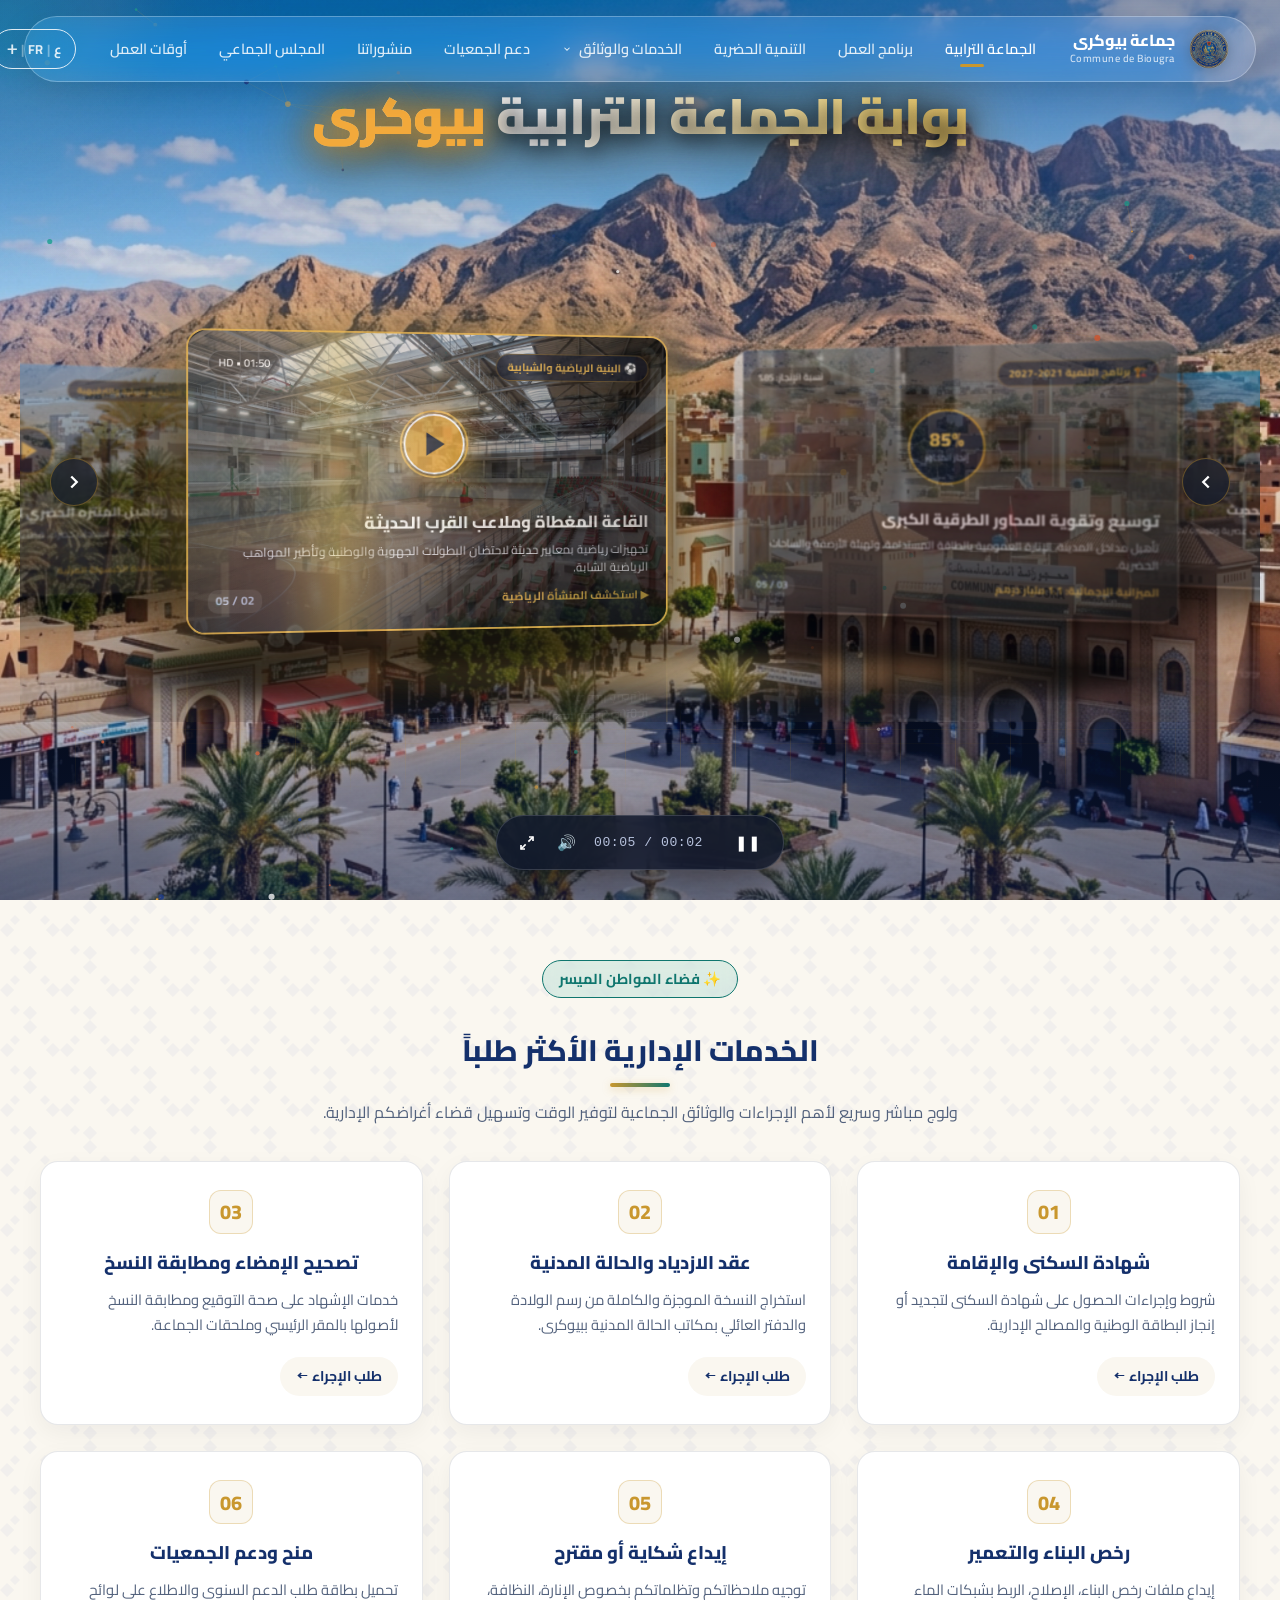
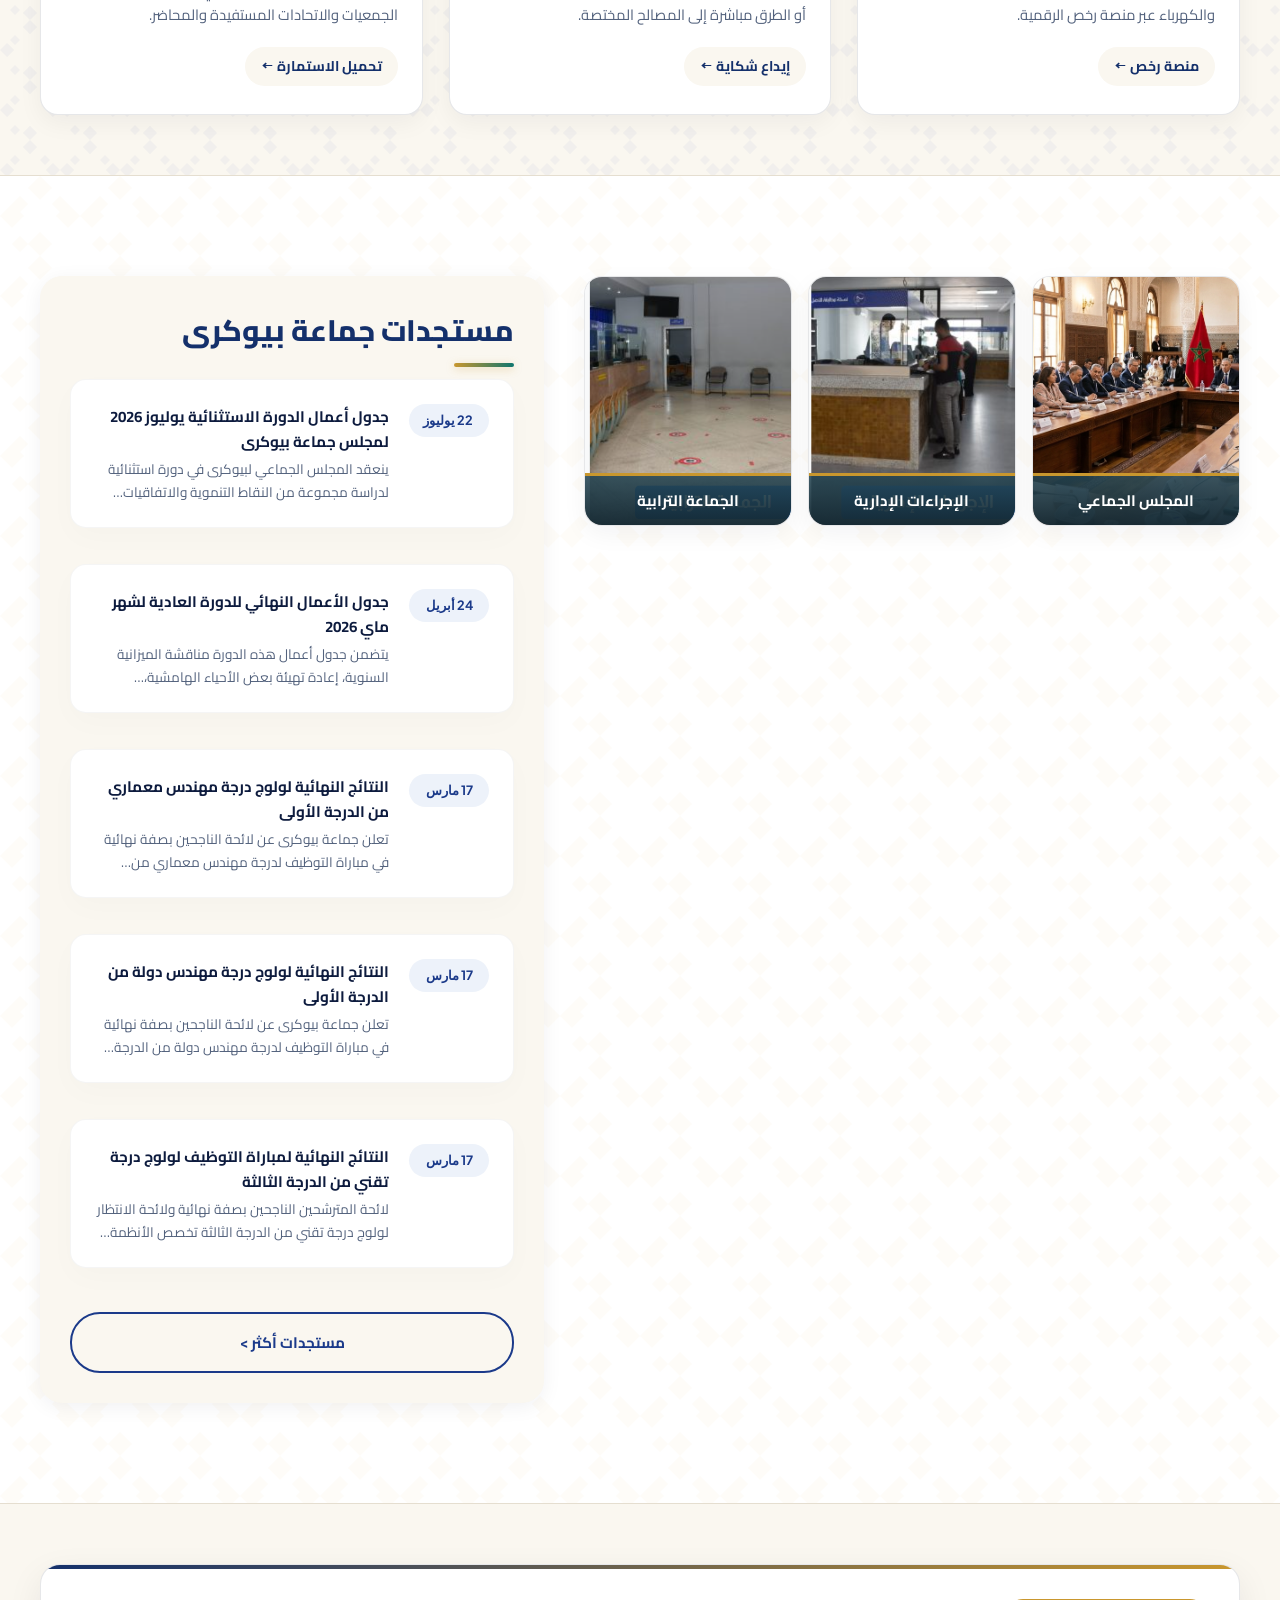
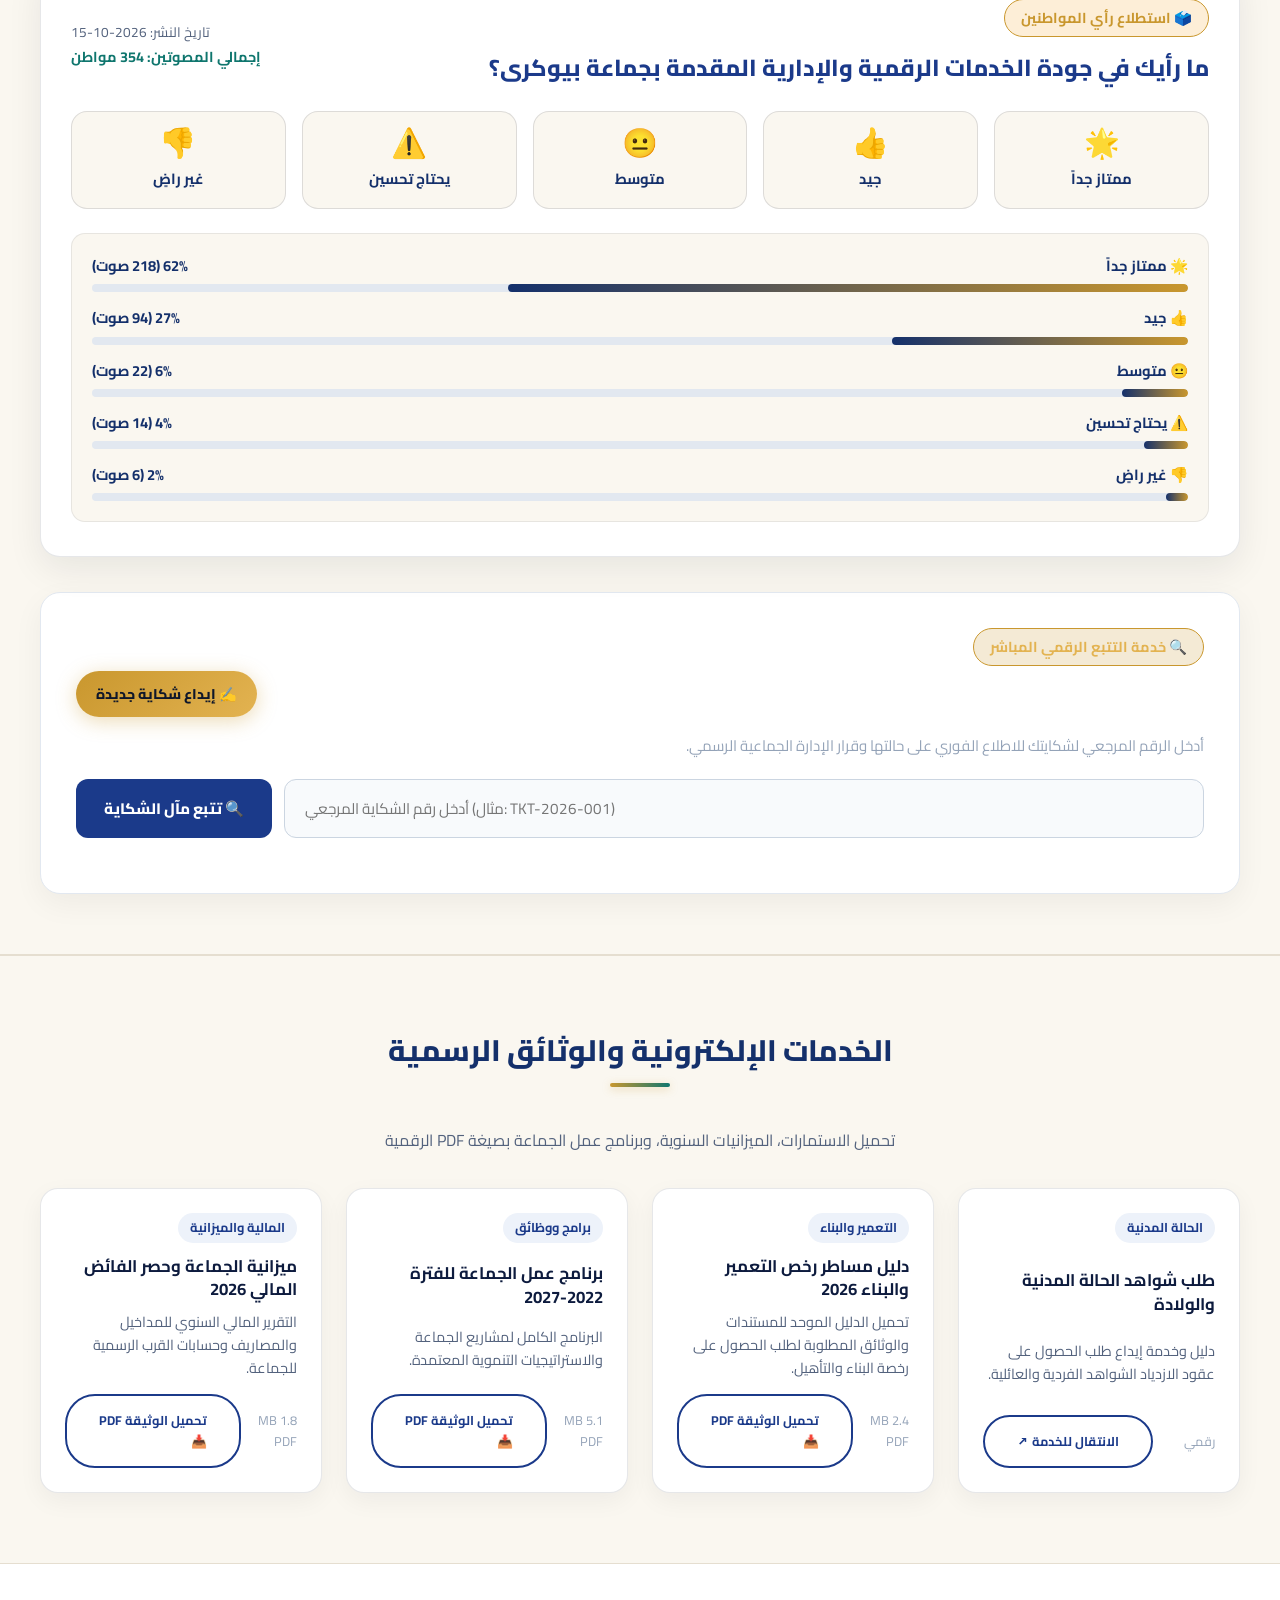
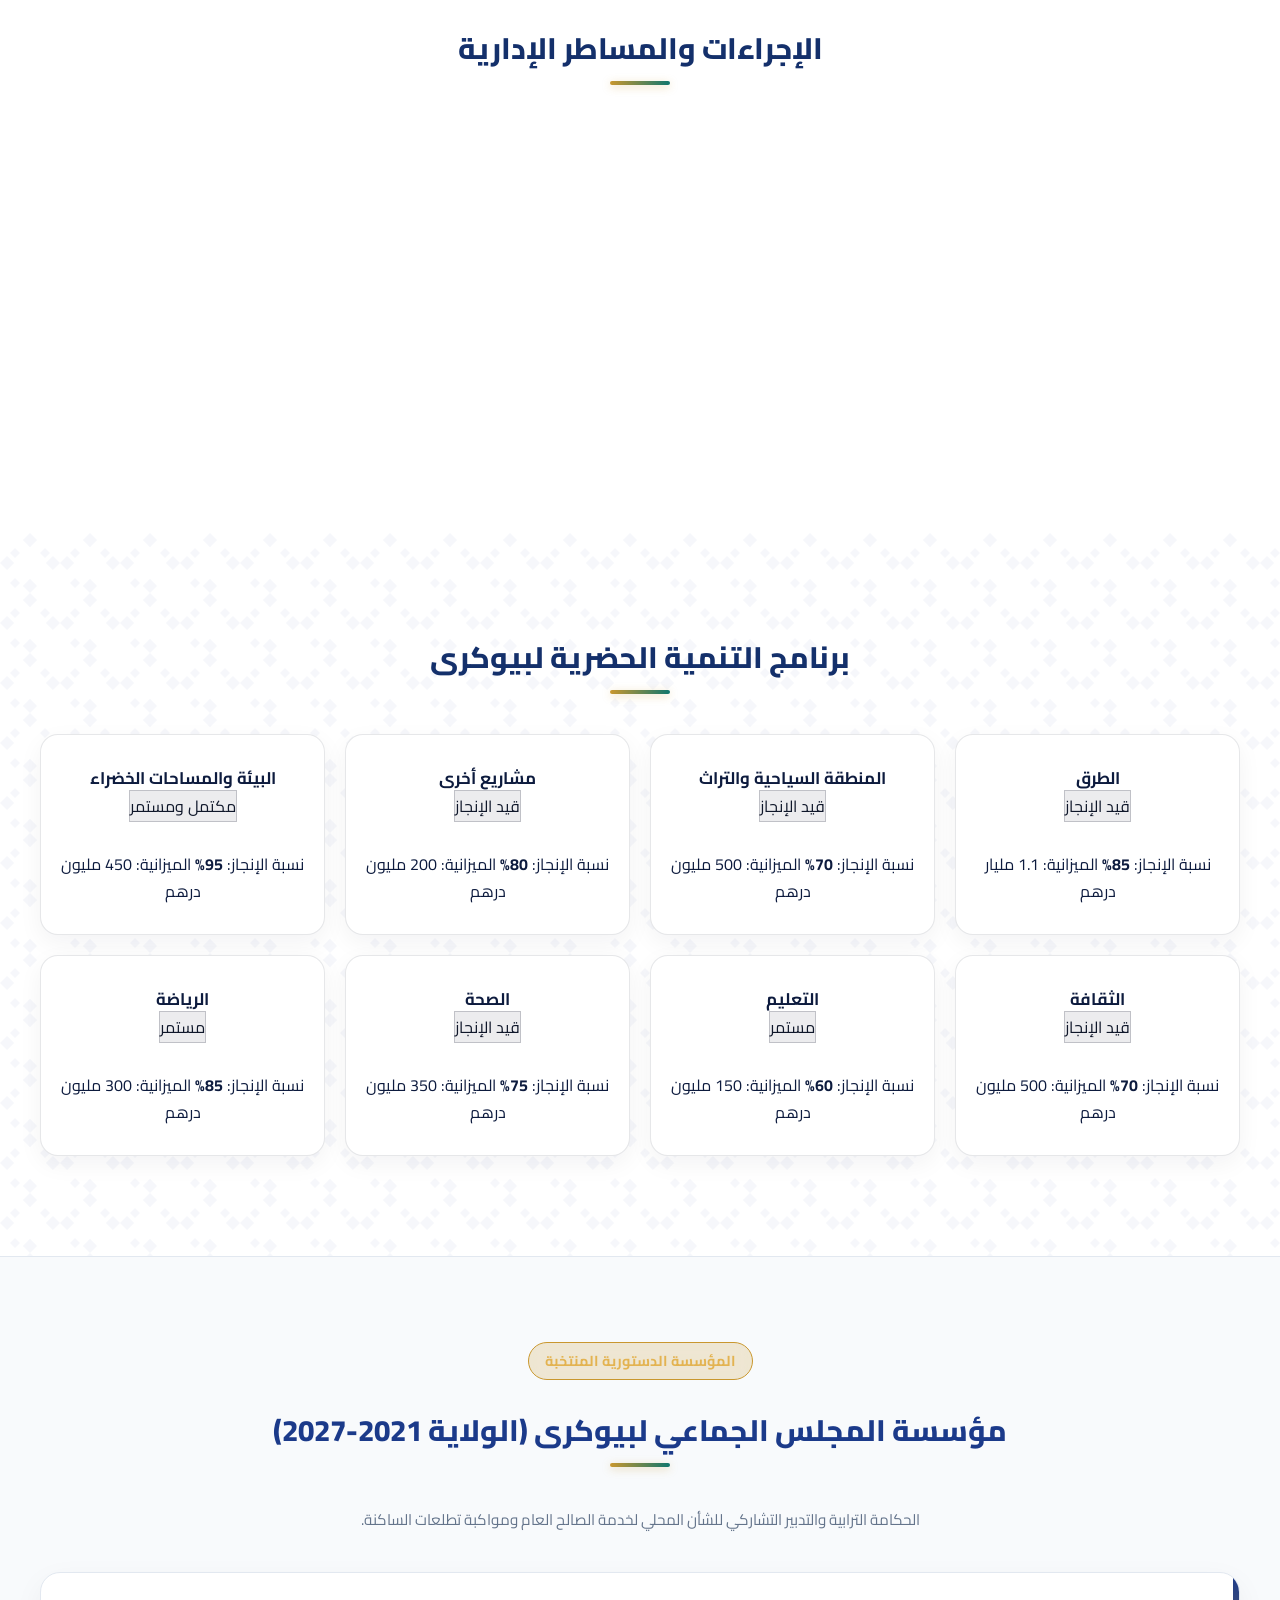
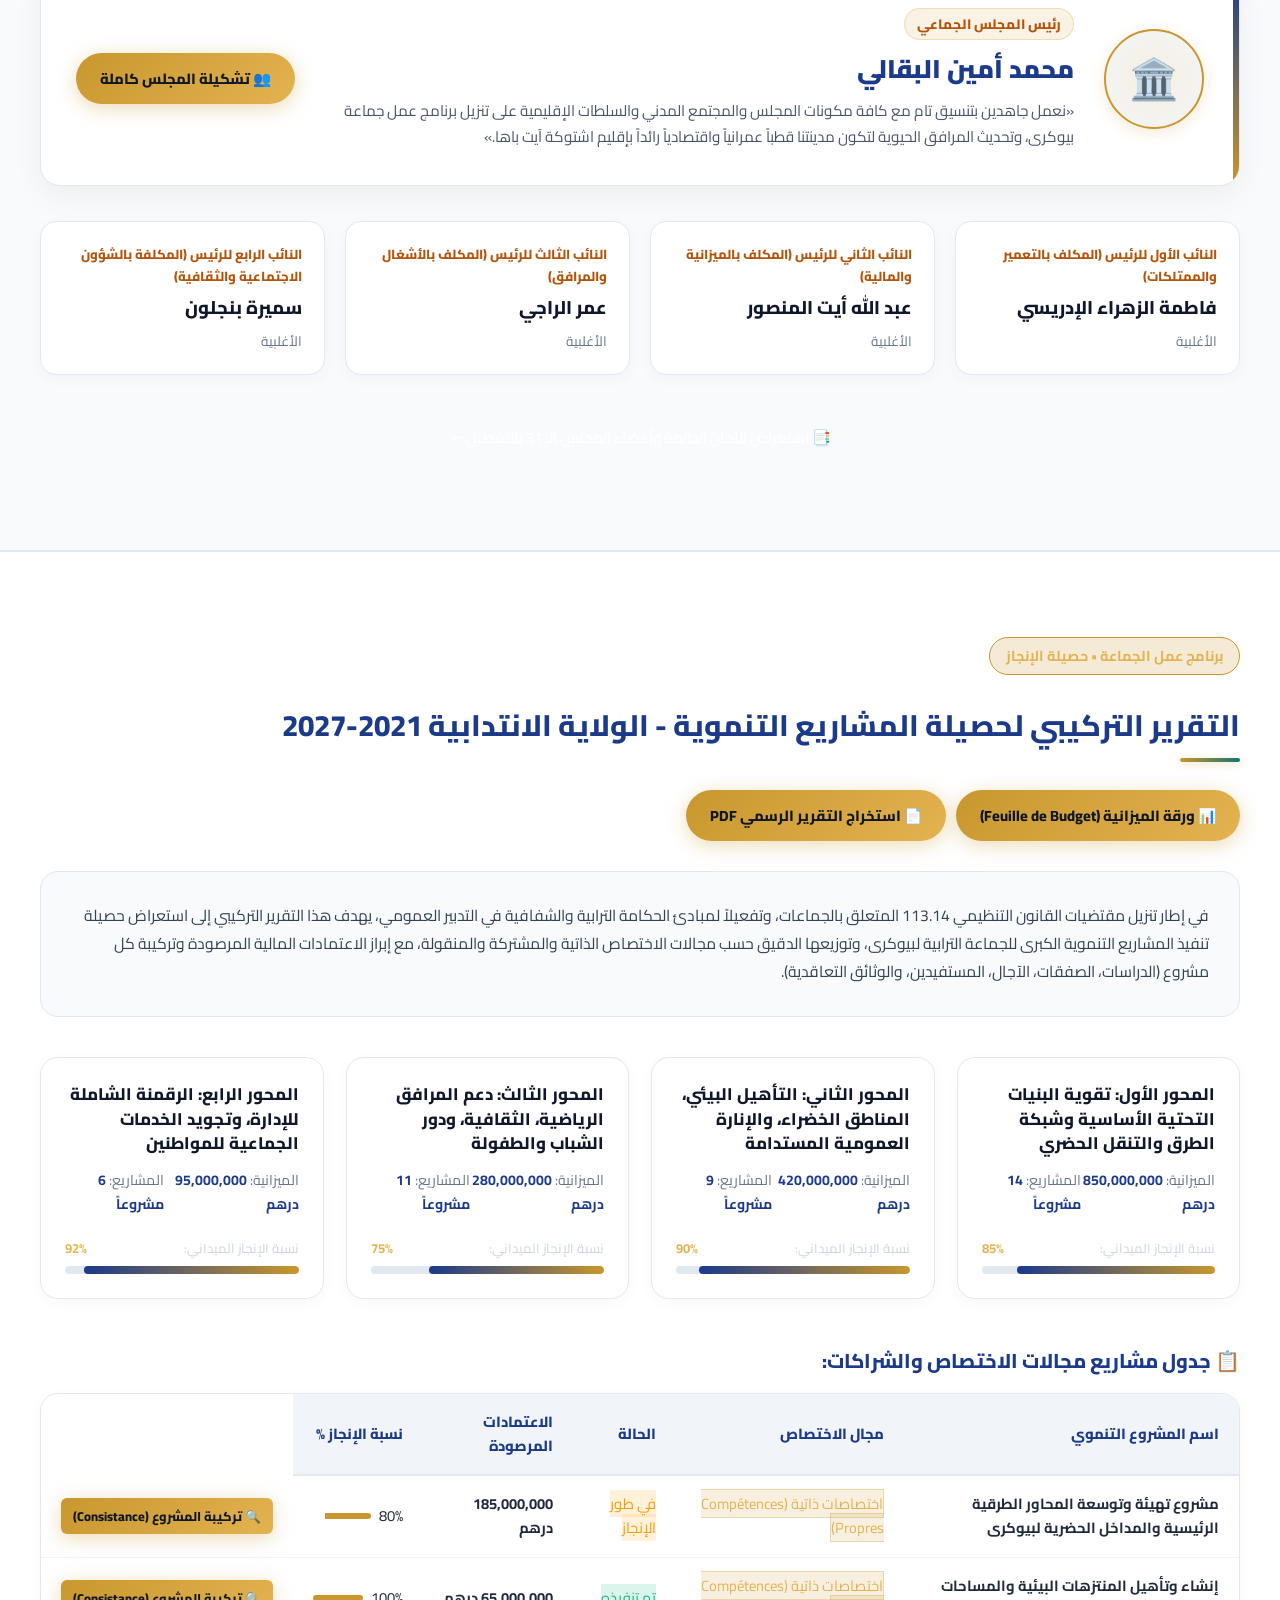
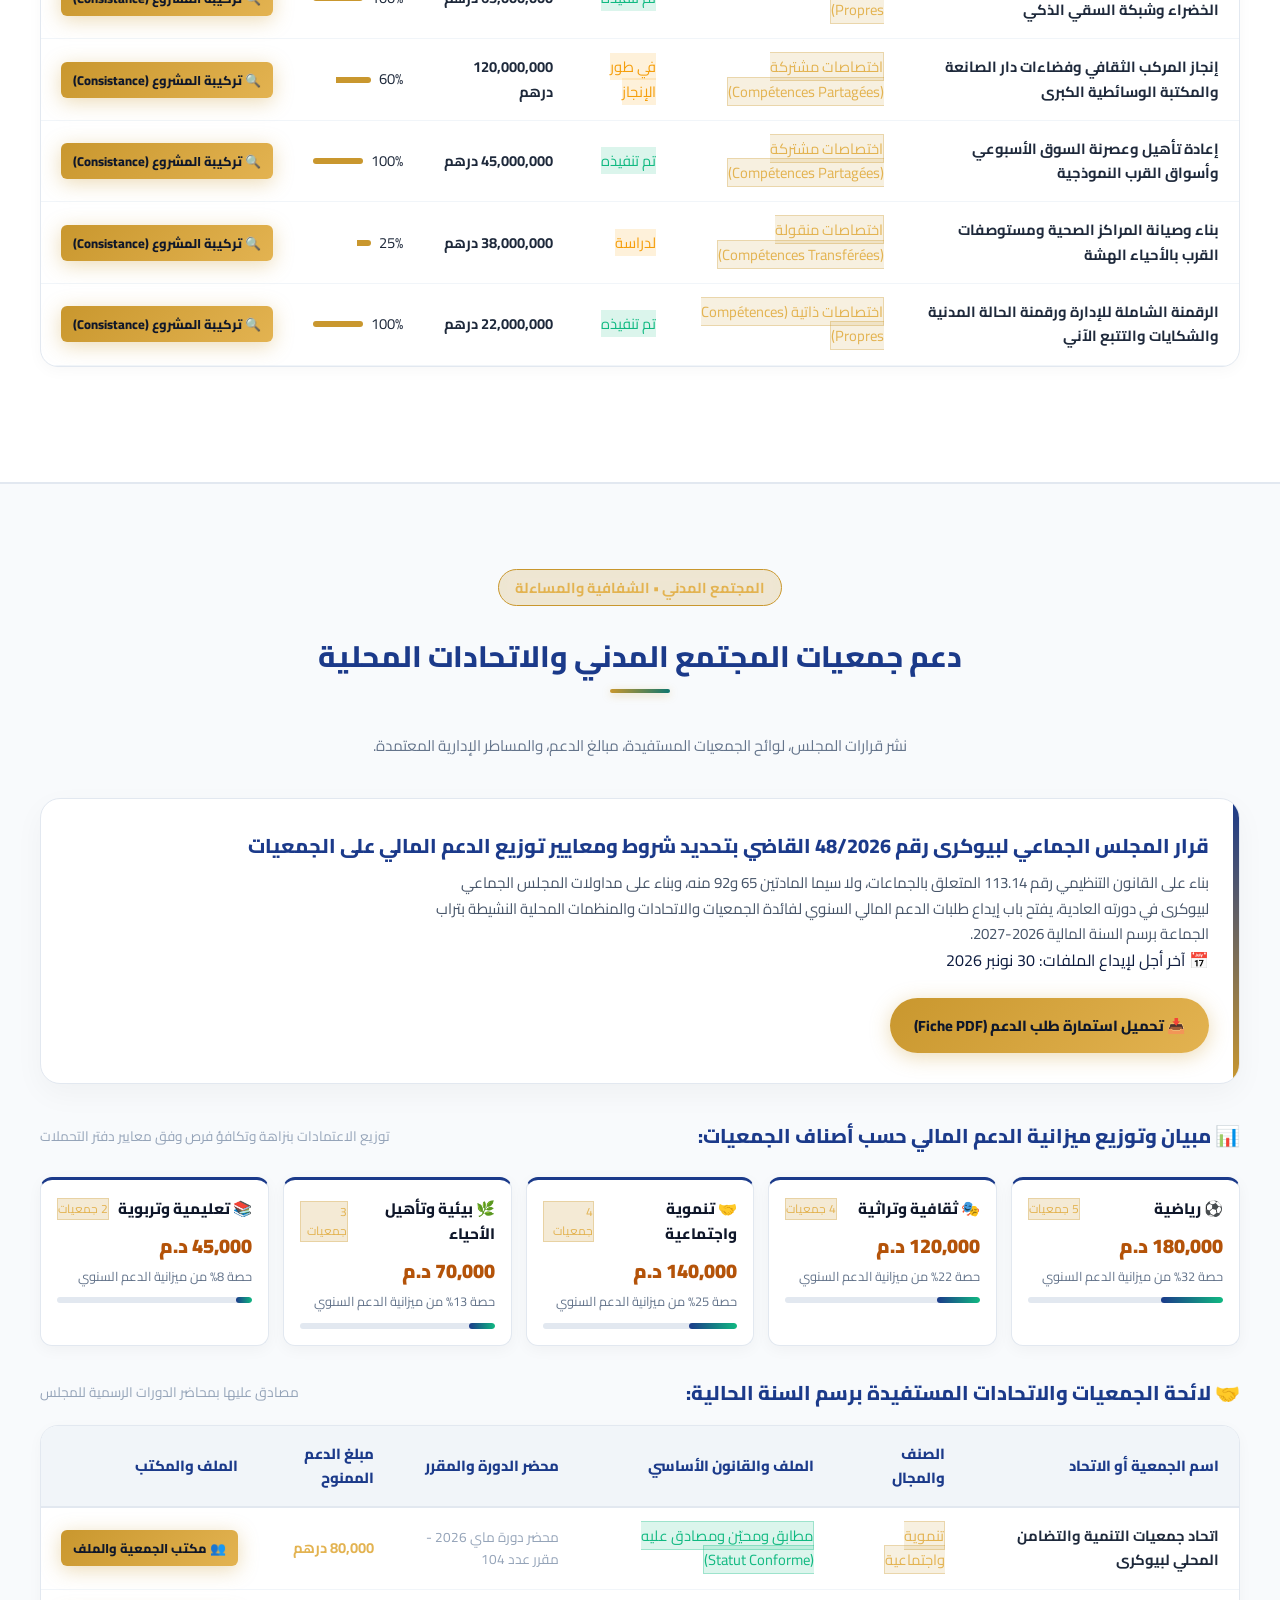
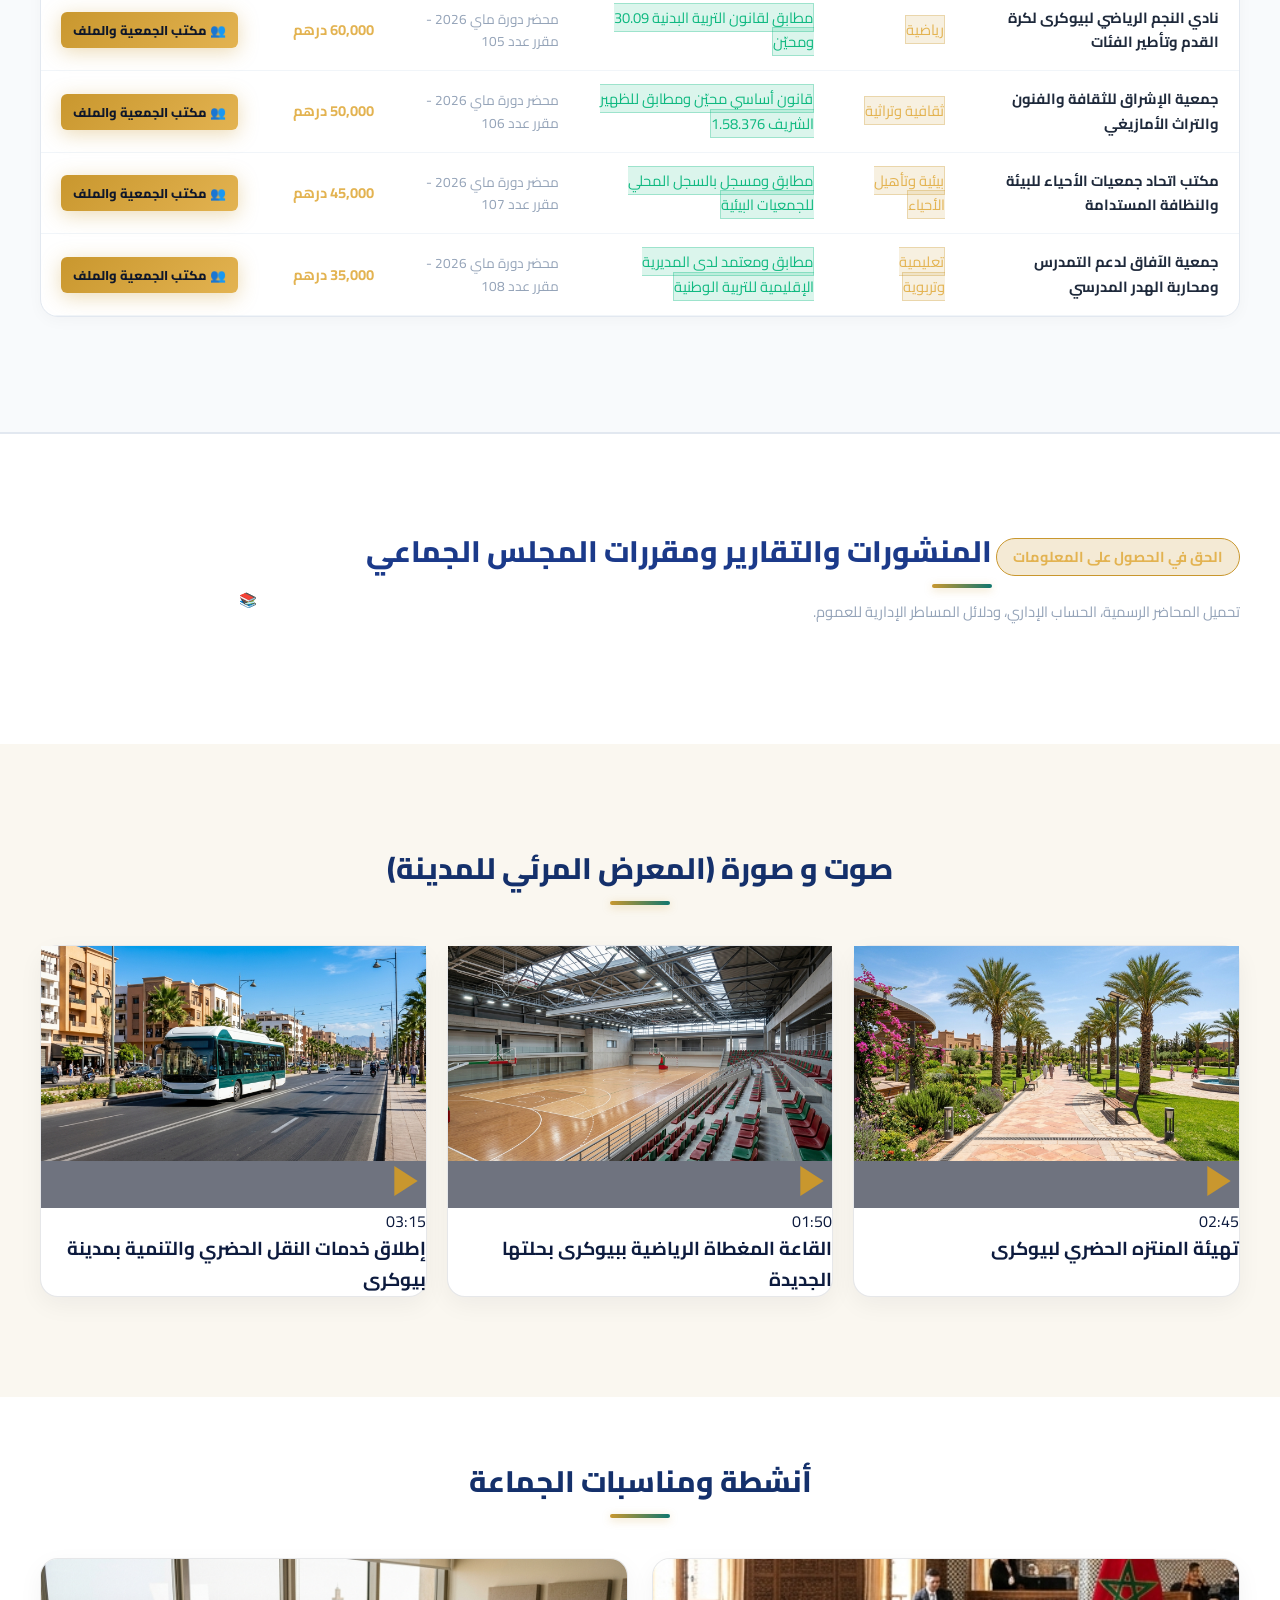
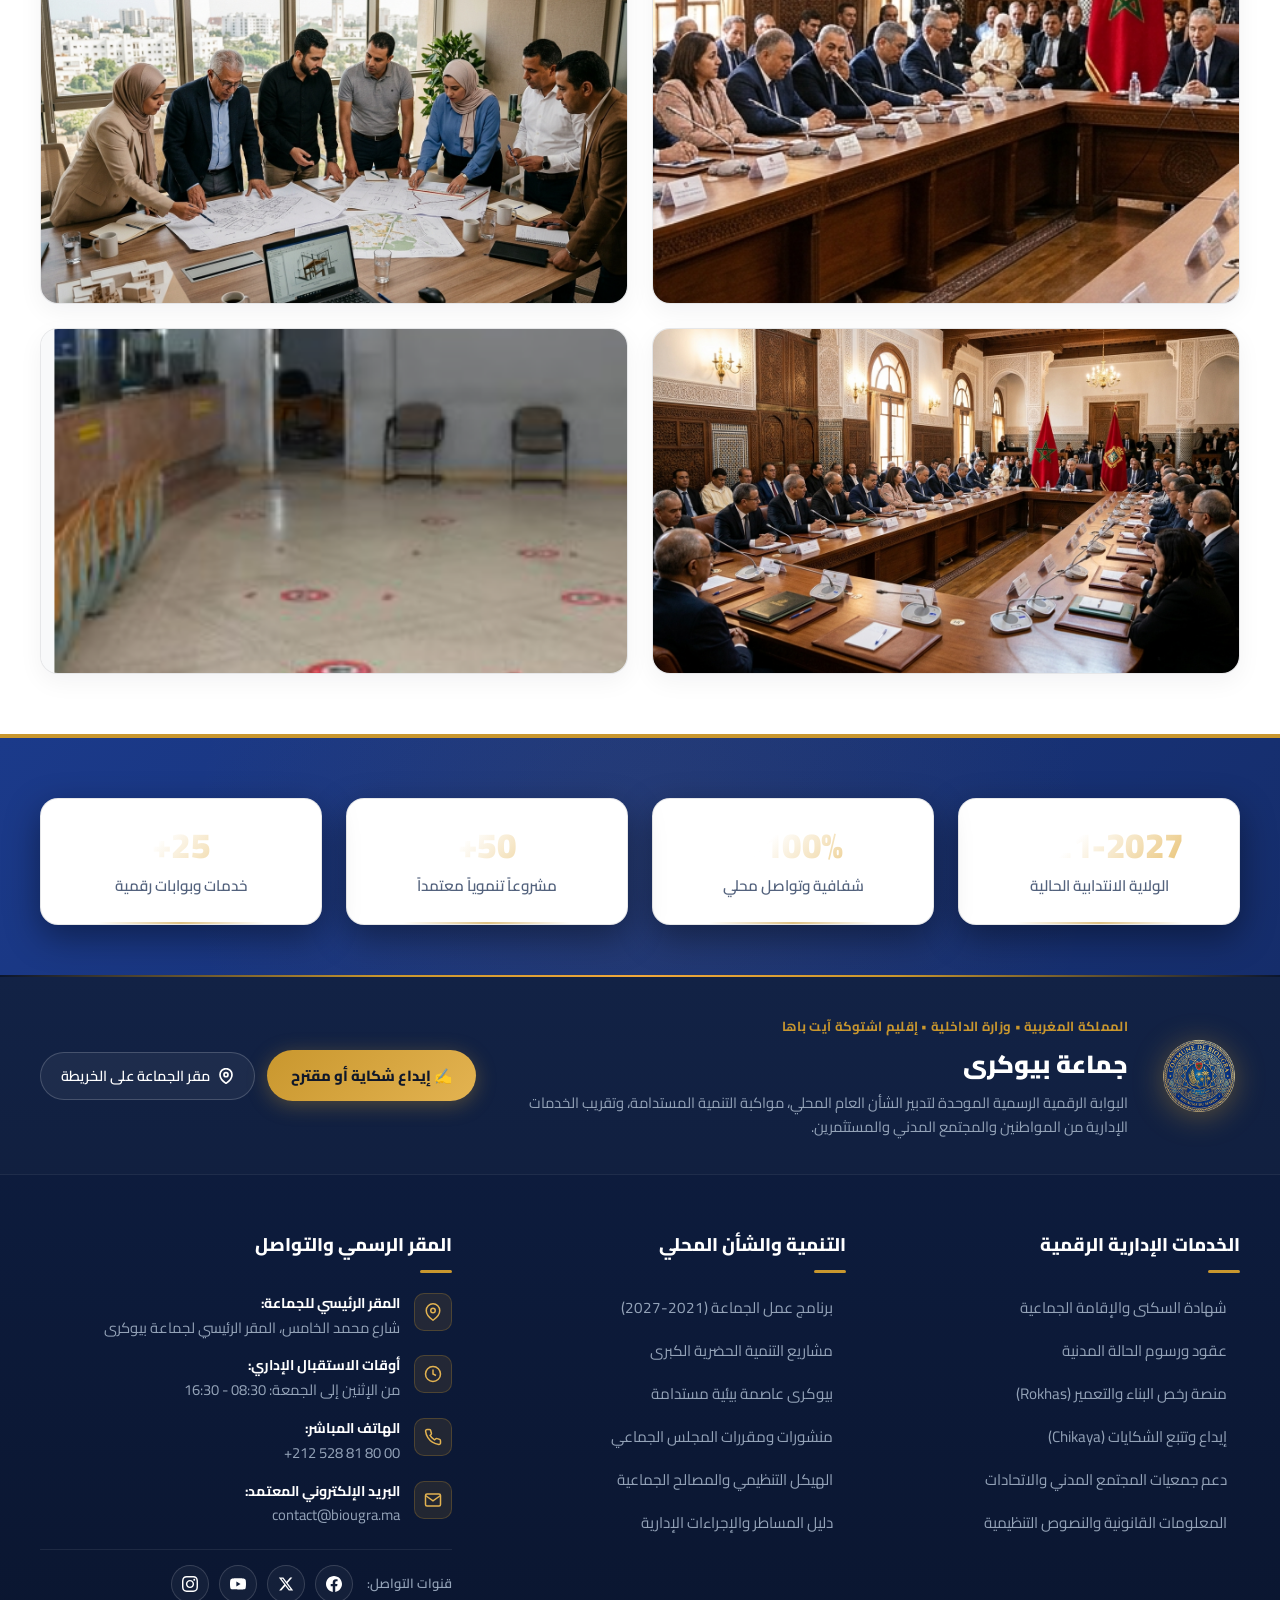
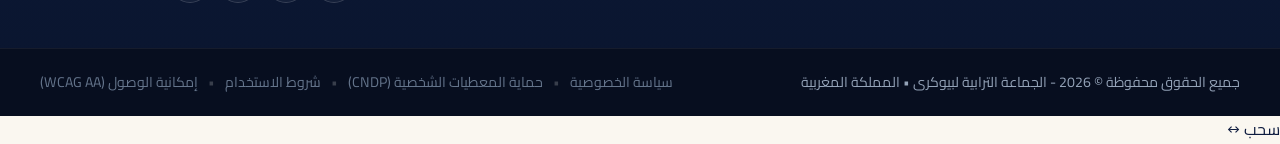
==== commit 780e0415: "Restaurer la barre de navigation transparente en verre depoli flottant" ====
--- a/index.html
+++ b/index.html
@@ -12,8 +12,8 @@
     <link href="https://fonts.googleapis.com/css2?family=Cairo:wght@400;600;700;800;900&family=IBM+Plex+Sans+Arabic:wght@300;400;500;600;700&family=Reem+Kufi:wght@500;600;700&family=Plus+Jakarta+Sans:wght@400;600;700;800&display=swap" rel="stylesheet">
     
     <!-- CSS Stylesheets (Souss-Massa 10/10 Moroccan Architecture Suite) -->
-    <link rel="stylesheet" href="style.css?v=20.0">
-    <link rel="stylesheet" href="moroccan-suite.css?v=20.0">
+    <link rel="stylesheet" href="style.css?v=21.0">
+    <link rel="stylesheet" href="moroccan-suite.css?v=21.0">
 </head>
 <body id="appBody">
     <!-- Scroll Progress Indicator Bar -->
@@ -1502,8 +1502,8 @@
     </div>
 
     <!-- JavaScript MVC Bundle -->
-    <script type="module" src="js/app.js?v=20.0"></script>
-    <script src="app.js?v=20.0"></script>
+    <script type="module" src="js/app.js?v=21.0"></script>
+    <script src="app.js?v=21.0"></script>
 
     <!-- 10/10 Interactive Polish Suite (3D Tilt, Ambient Glow, Cmd+K, Tracking) -->
     <script>
--- a/moroccan-suite.css
+++ b/moroccan-suite.css
@@ -151,9 +151,9 @@
     position: sticky !important;
     top: 0 !important;
     z-index: 1001 !important;
-    background: rgba(255, 255, 255, 0.95) !important;
-    border-bottom: 1px solid rgba(27, 58, 138, 0.12) !important;
-    box-shadow: 0 4px 20px rgba(0, 0, 0, 0.06) !important;
+    background: rgba(255, 255, 255, 0.10) !important;
+    border-bottom: 1px solid rgba(255, 255, 255, 0.22) !important;
+    box-shadow: 0 8px 32px rgba(0, 0, 0, 0.10) !important;
     backdrop-filter: blur(16px) !important;
     -webkit-backdrop-filter: blur(16px) !important;
     border-bottom: 1px solid rgba(201, 151, 46, 0.22) !important;
@@ -164,8 +164,8 @@
 
 .main-header.shrink {
     padding: 6px 0 !important;
-    background: rgba(255, 255, 255, 0.98) !important;
-    box-shadow: 0 6px 25px rgba(0, 0, 0, 0.08) !important;
+    background: rgba(255, 255, 255, 0.14) !important;
+    box-shadow: 0 8px 32px rgba(0, 0, 0, 0.12) !important;
     box-shadow: 0 12px 35px rgba(0, 0, 0, 0.35) !important;
 }
 
@@ -1478,12 +1478,12 @@
 .nav.scrolled {
     top: 12px !important;
     padding: 8px 22px !important;
-    background: rgba(27, 58, 138, 0.85) !important;
+    background: rgba(255, 255, 255, 0.12) !important;
     backdrop-filter: blur(20px) saturate(150%) !important;
     -webkit-backdrop-filter: blur(20px) saturate(150%) !important;
-    border: 1px solid rgba(255, 255, 255, 0.22) !important;
+    border: 1px solid rgba(255, 255, 255, 0.25) !important;
     color: #ffffff !important;
-    box-shadow: 0 12px 40px rgba(0, 0, 0, 0.3) !important;
+    box-shadow: 0 8px 32px rgba(0, 0, 0, 0.15) !important;
 }
 
 /* Brand inside capsule */
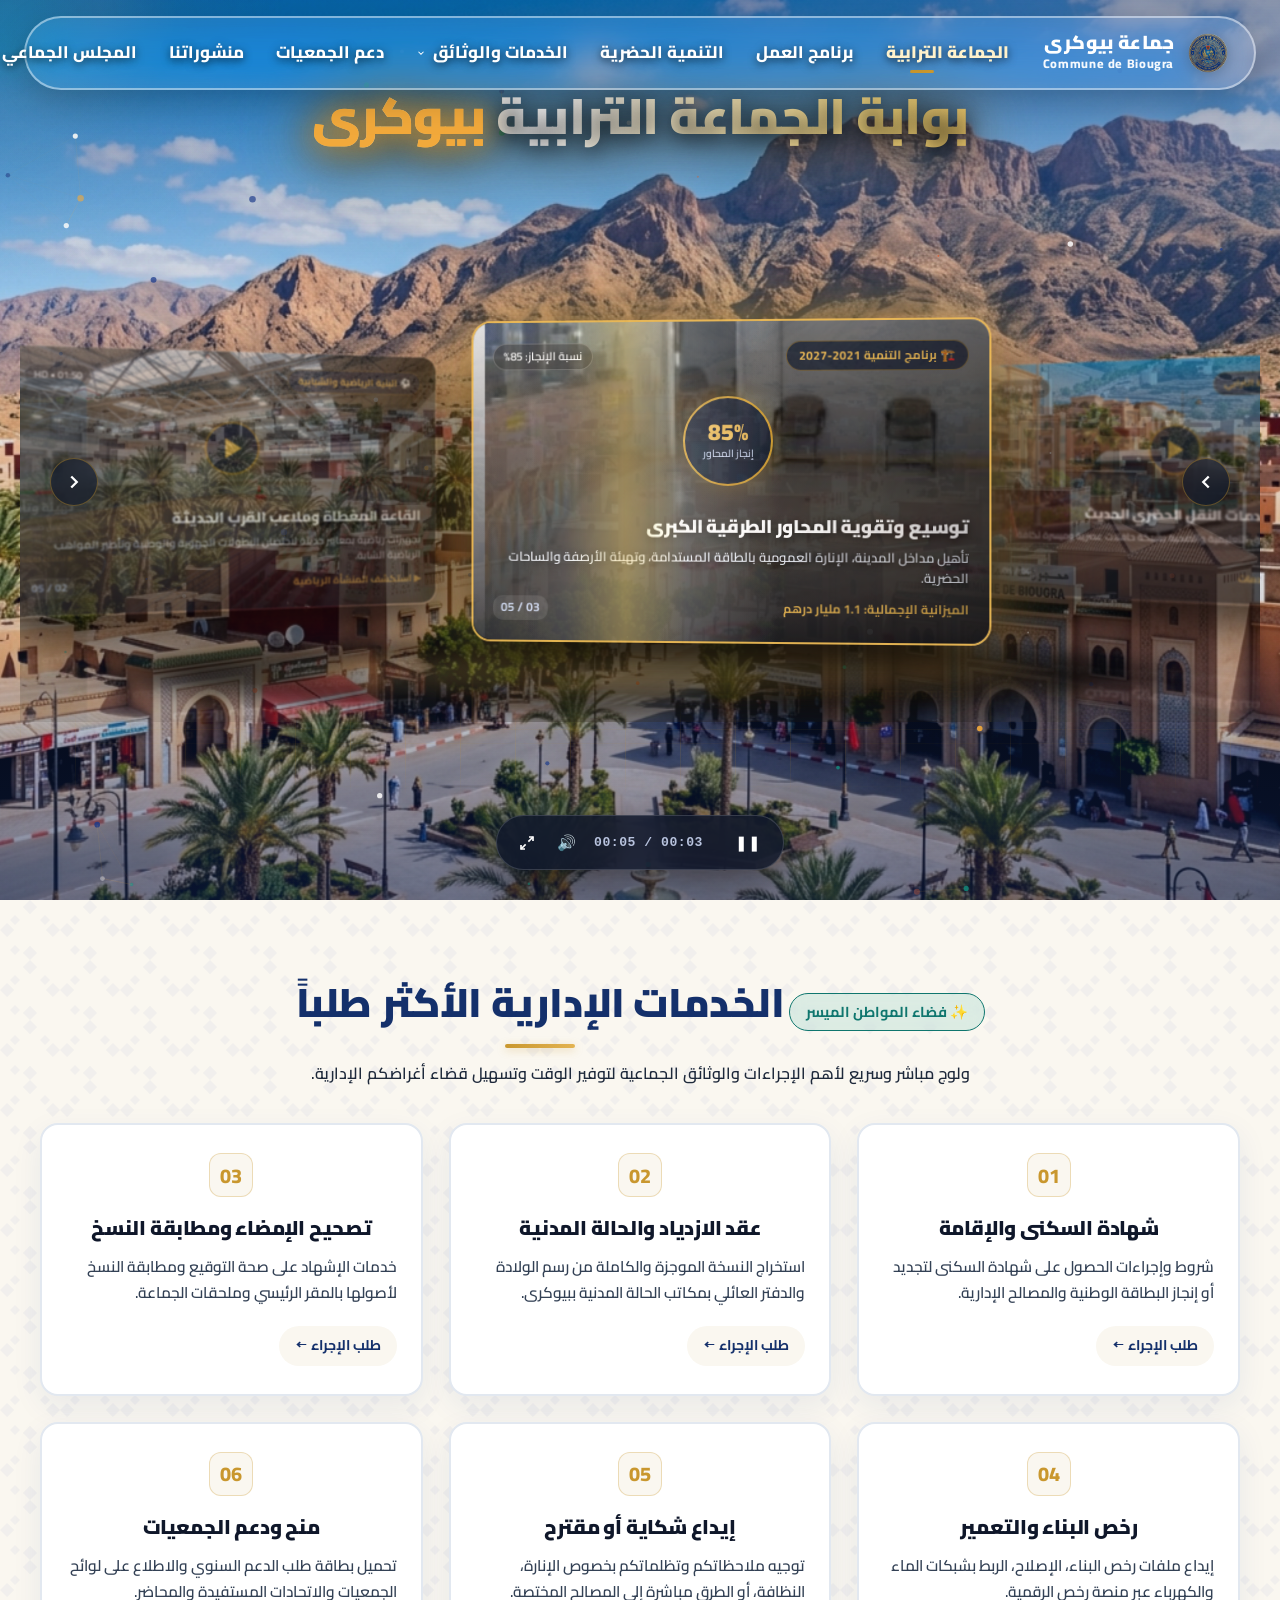
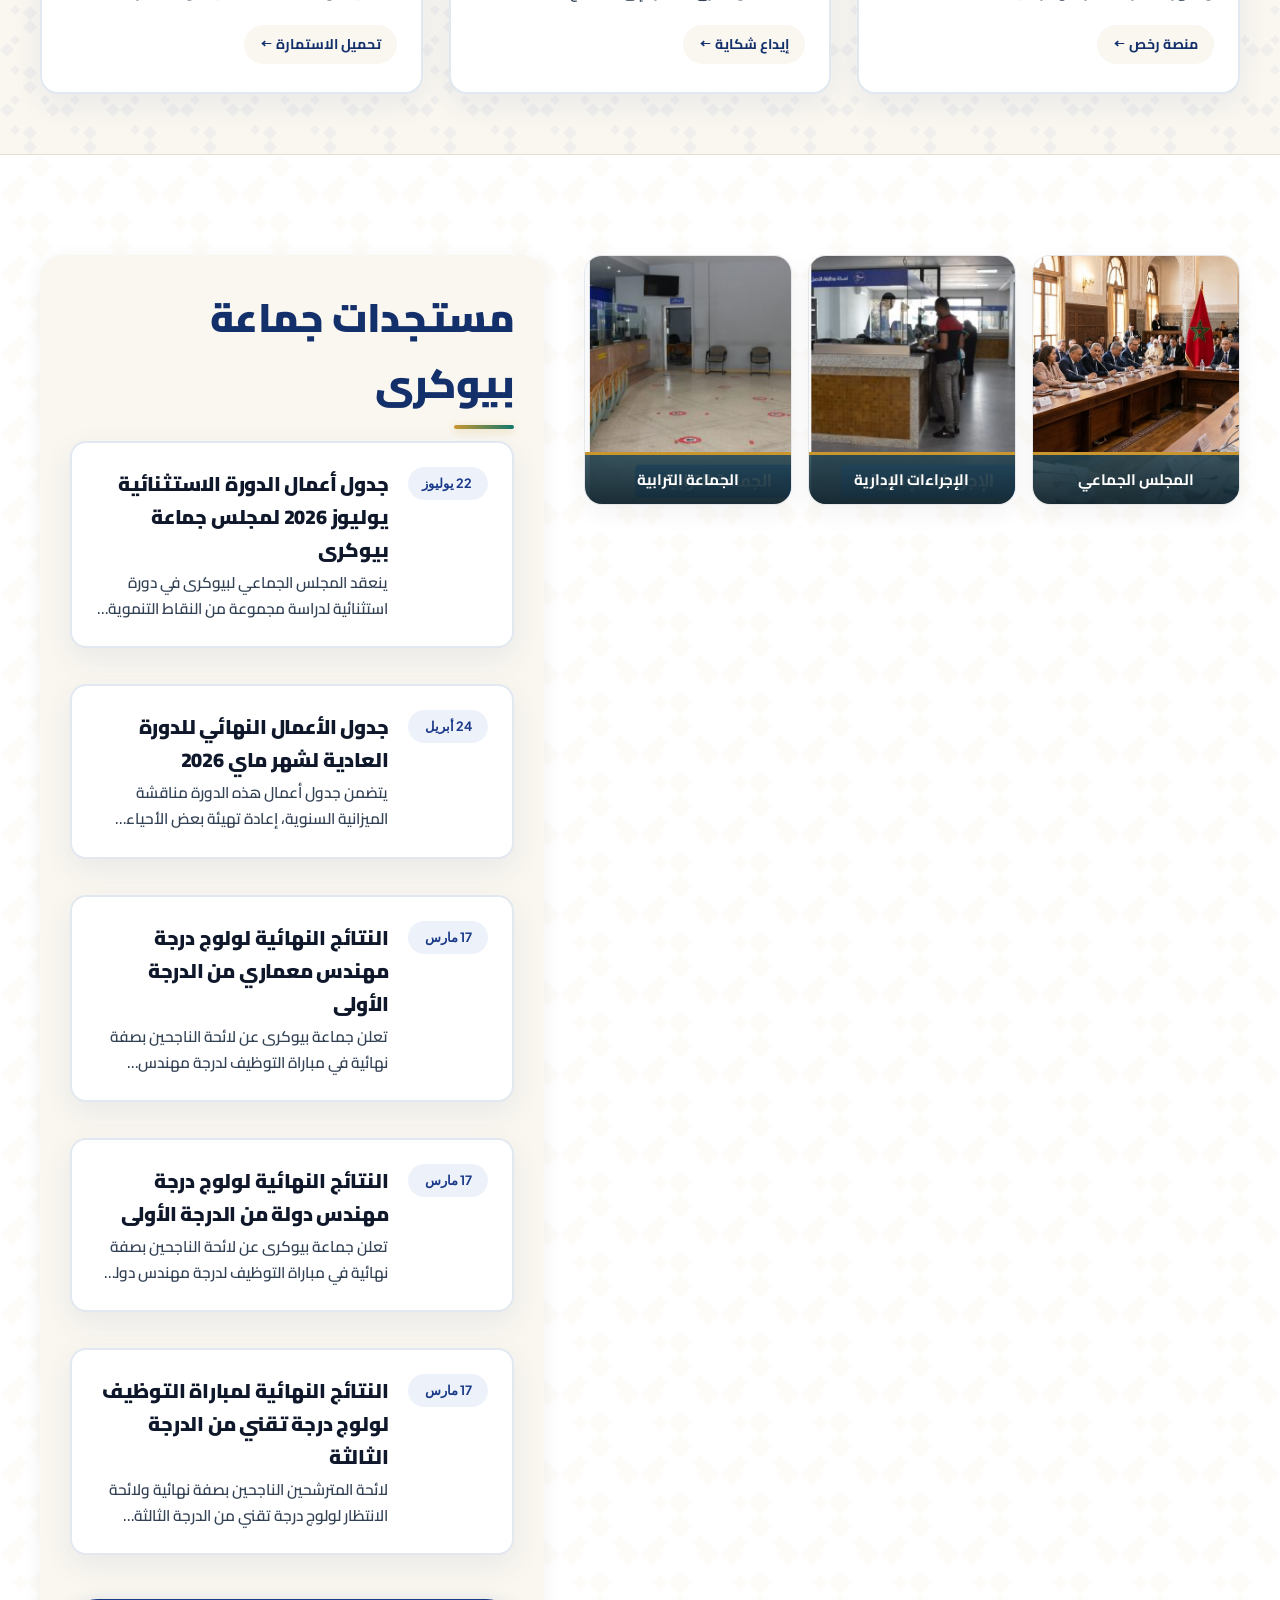
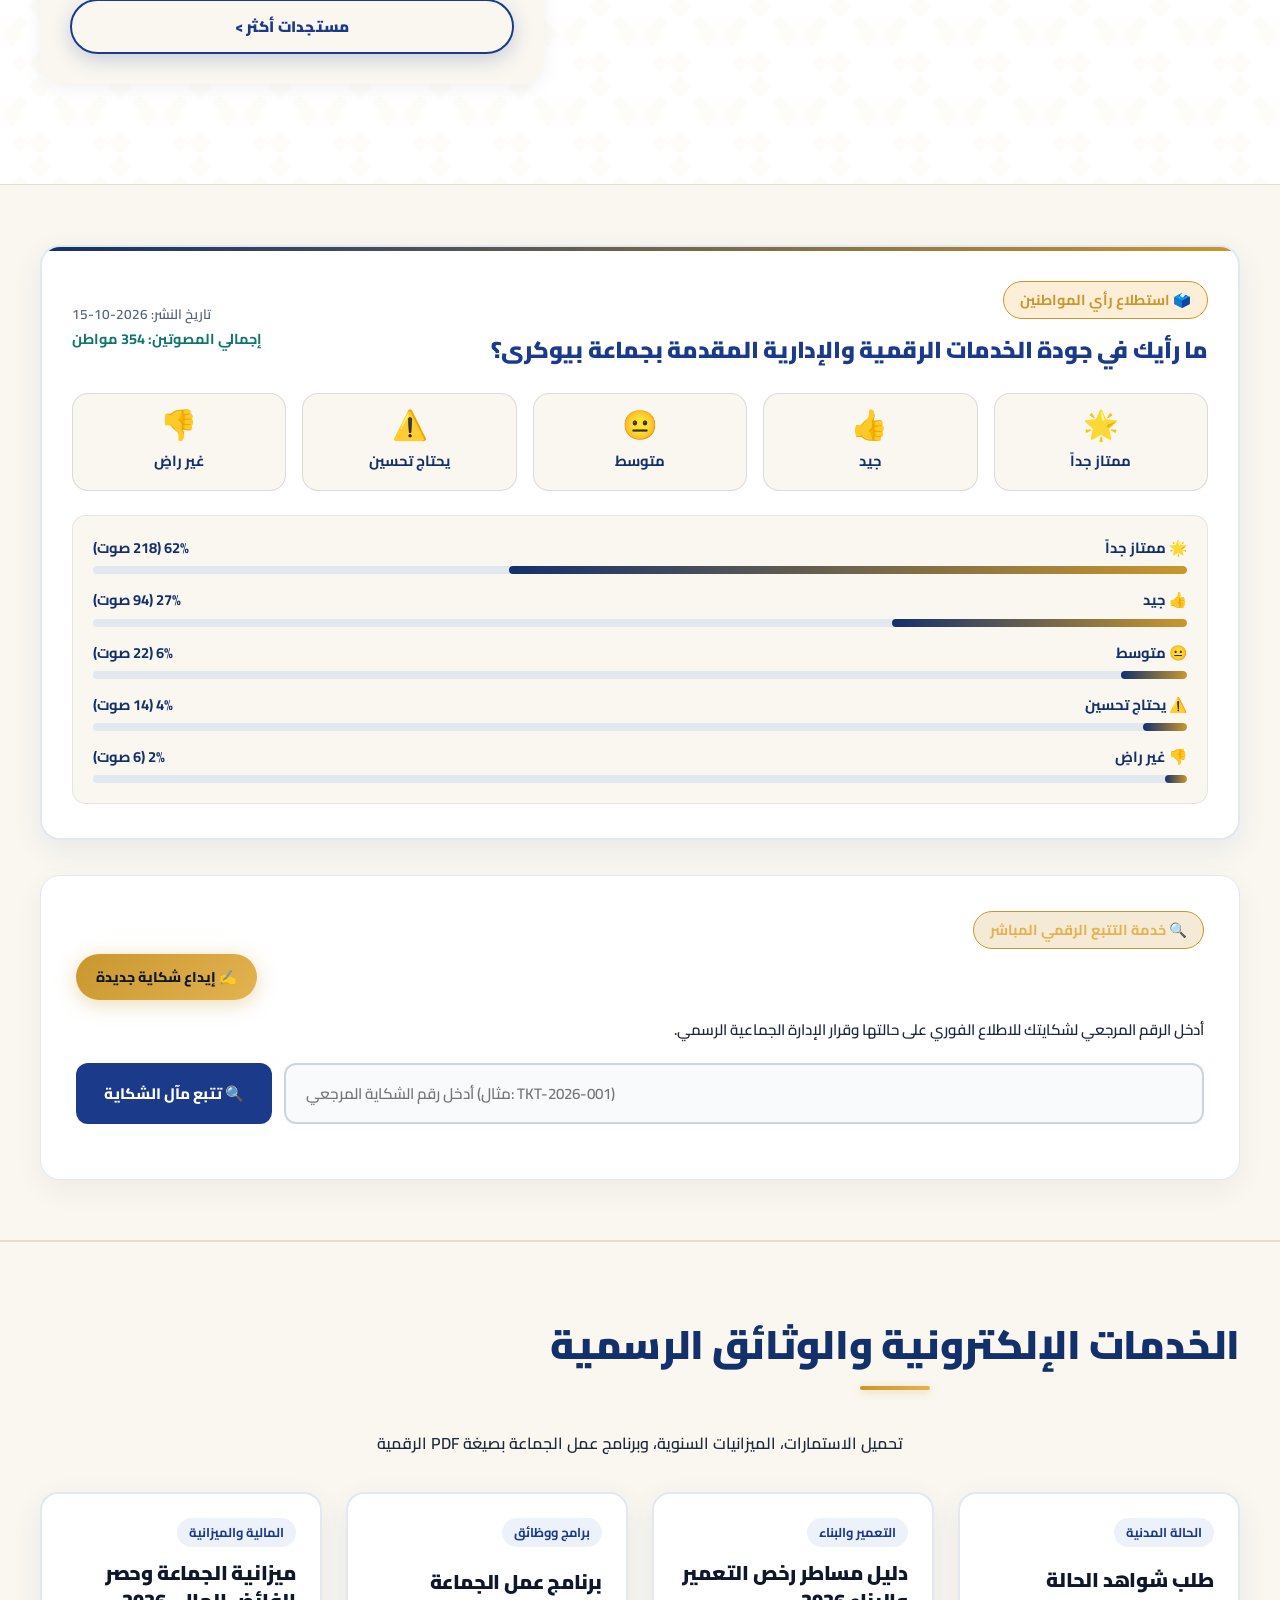
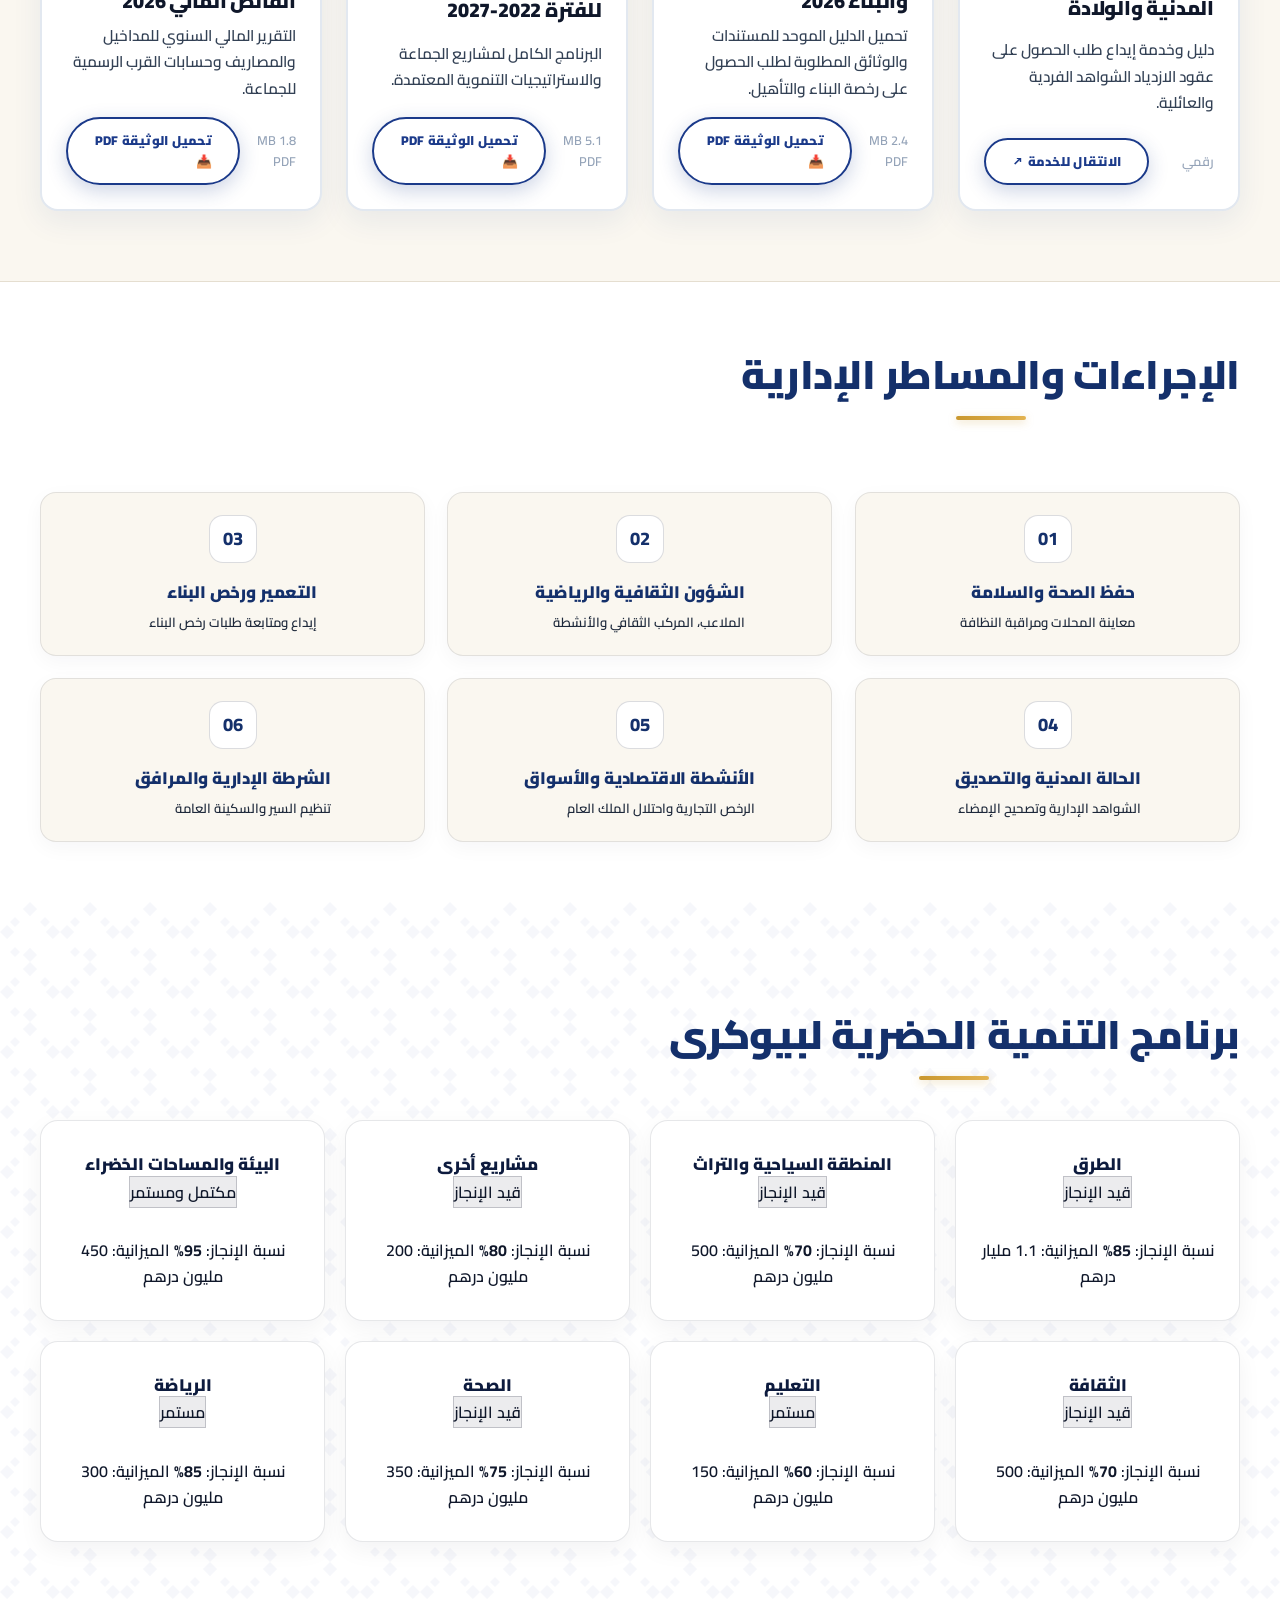
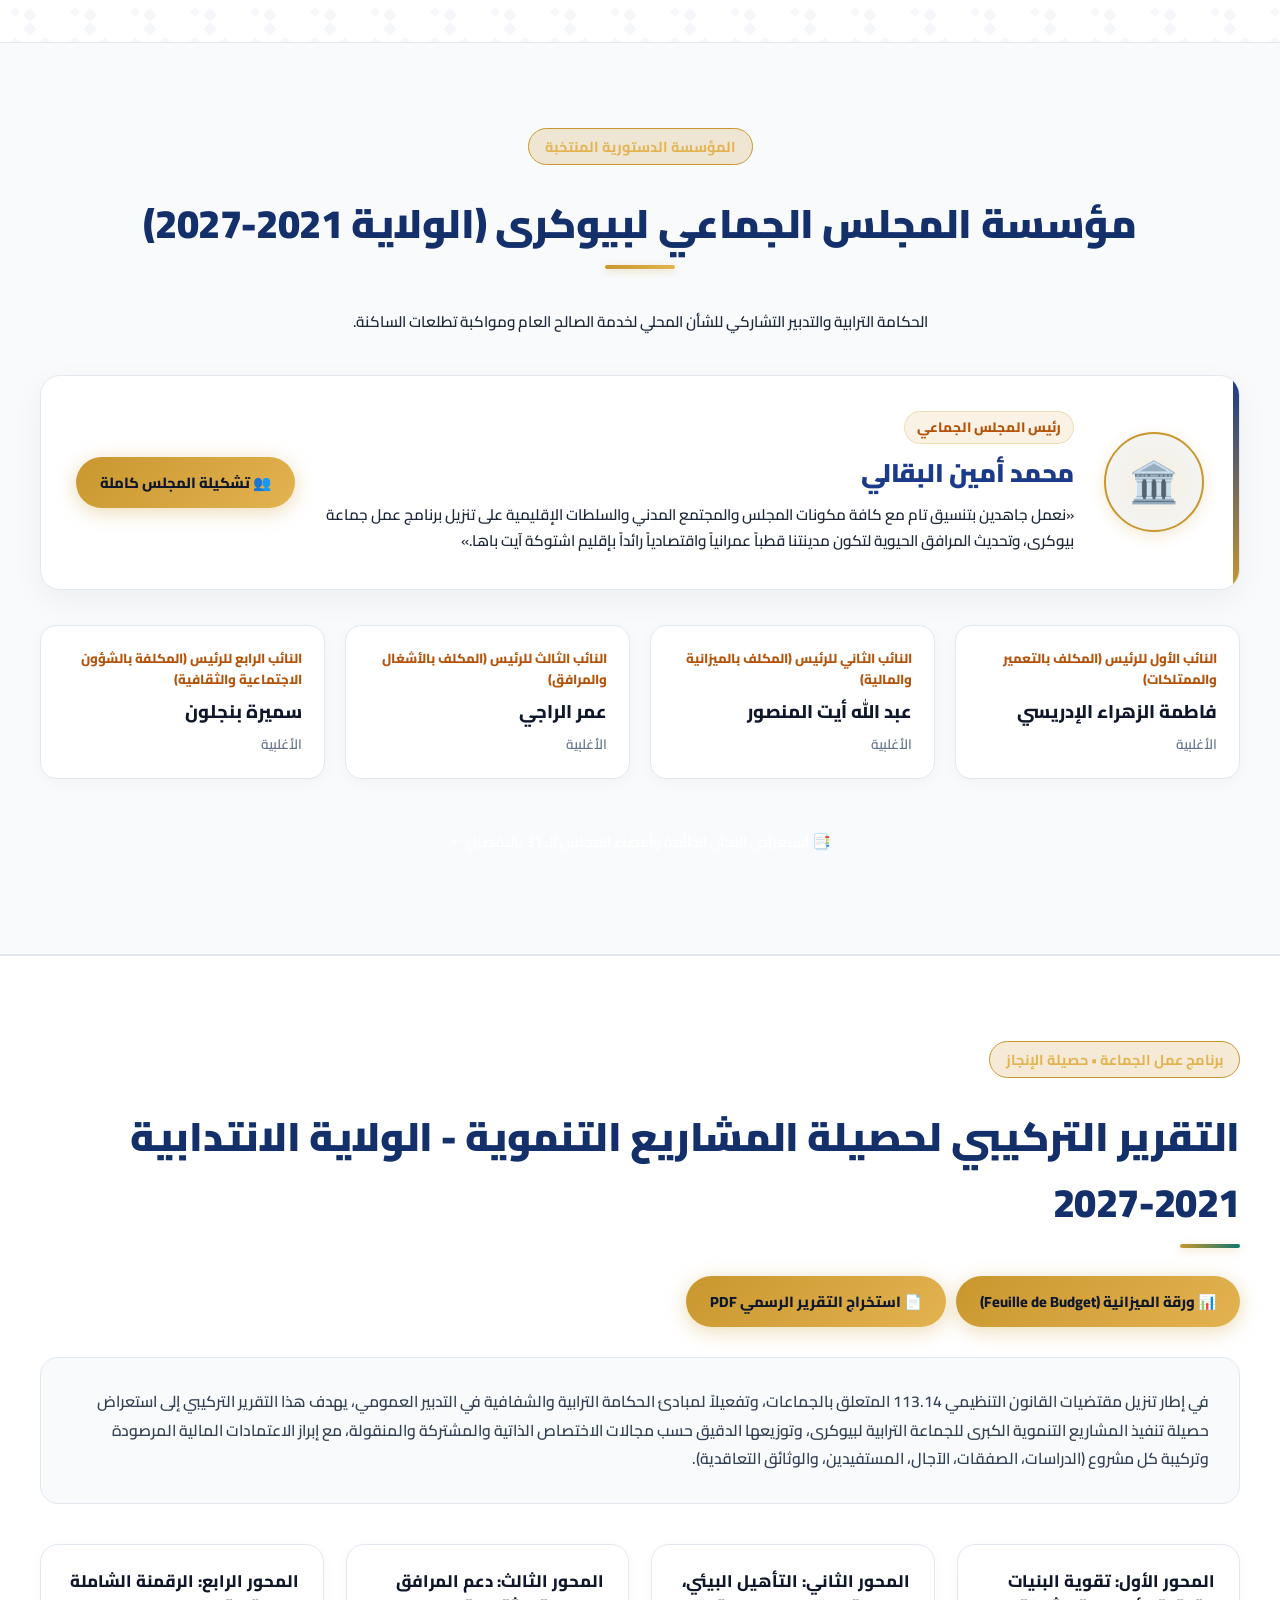
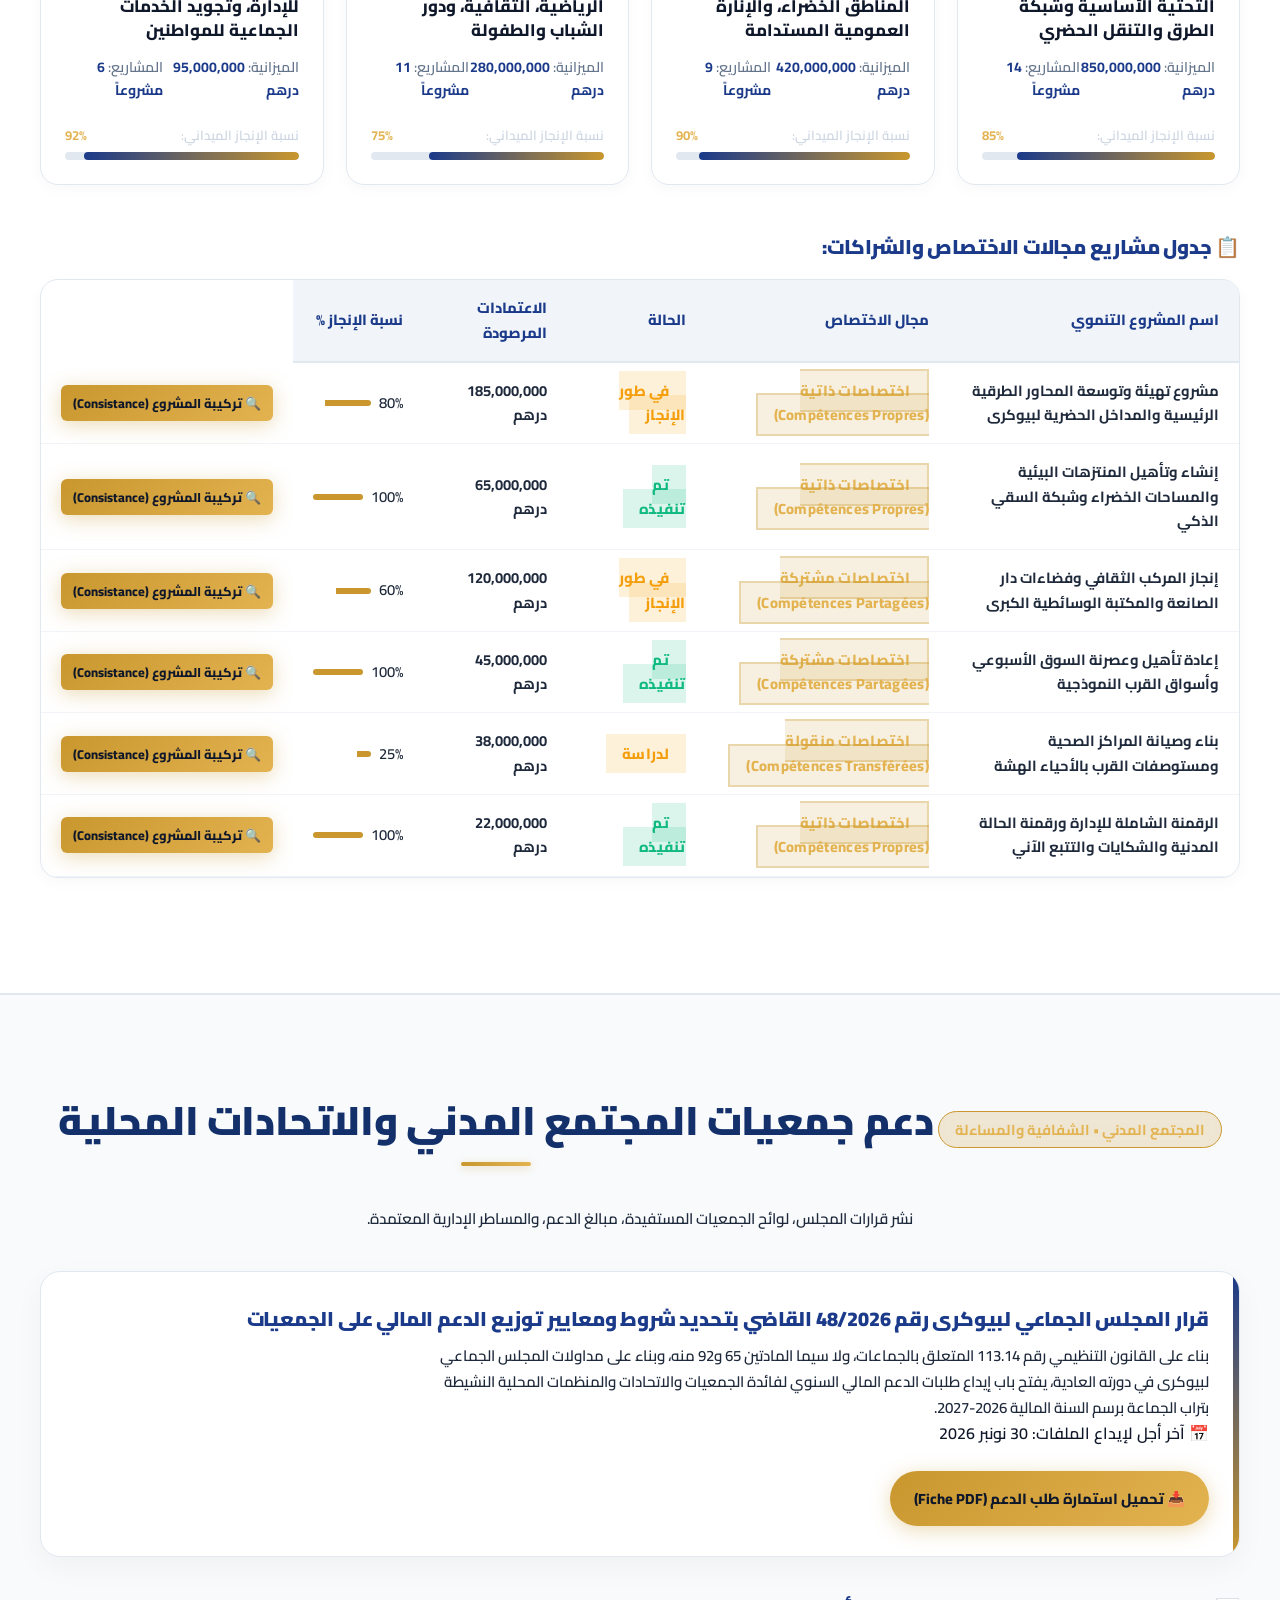
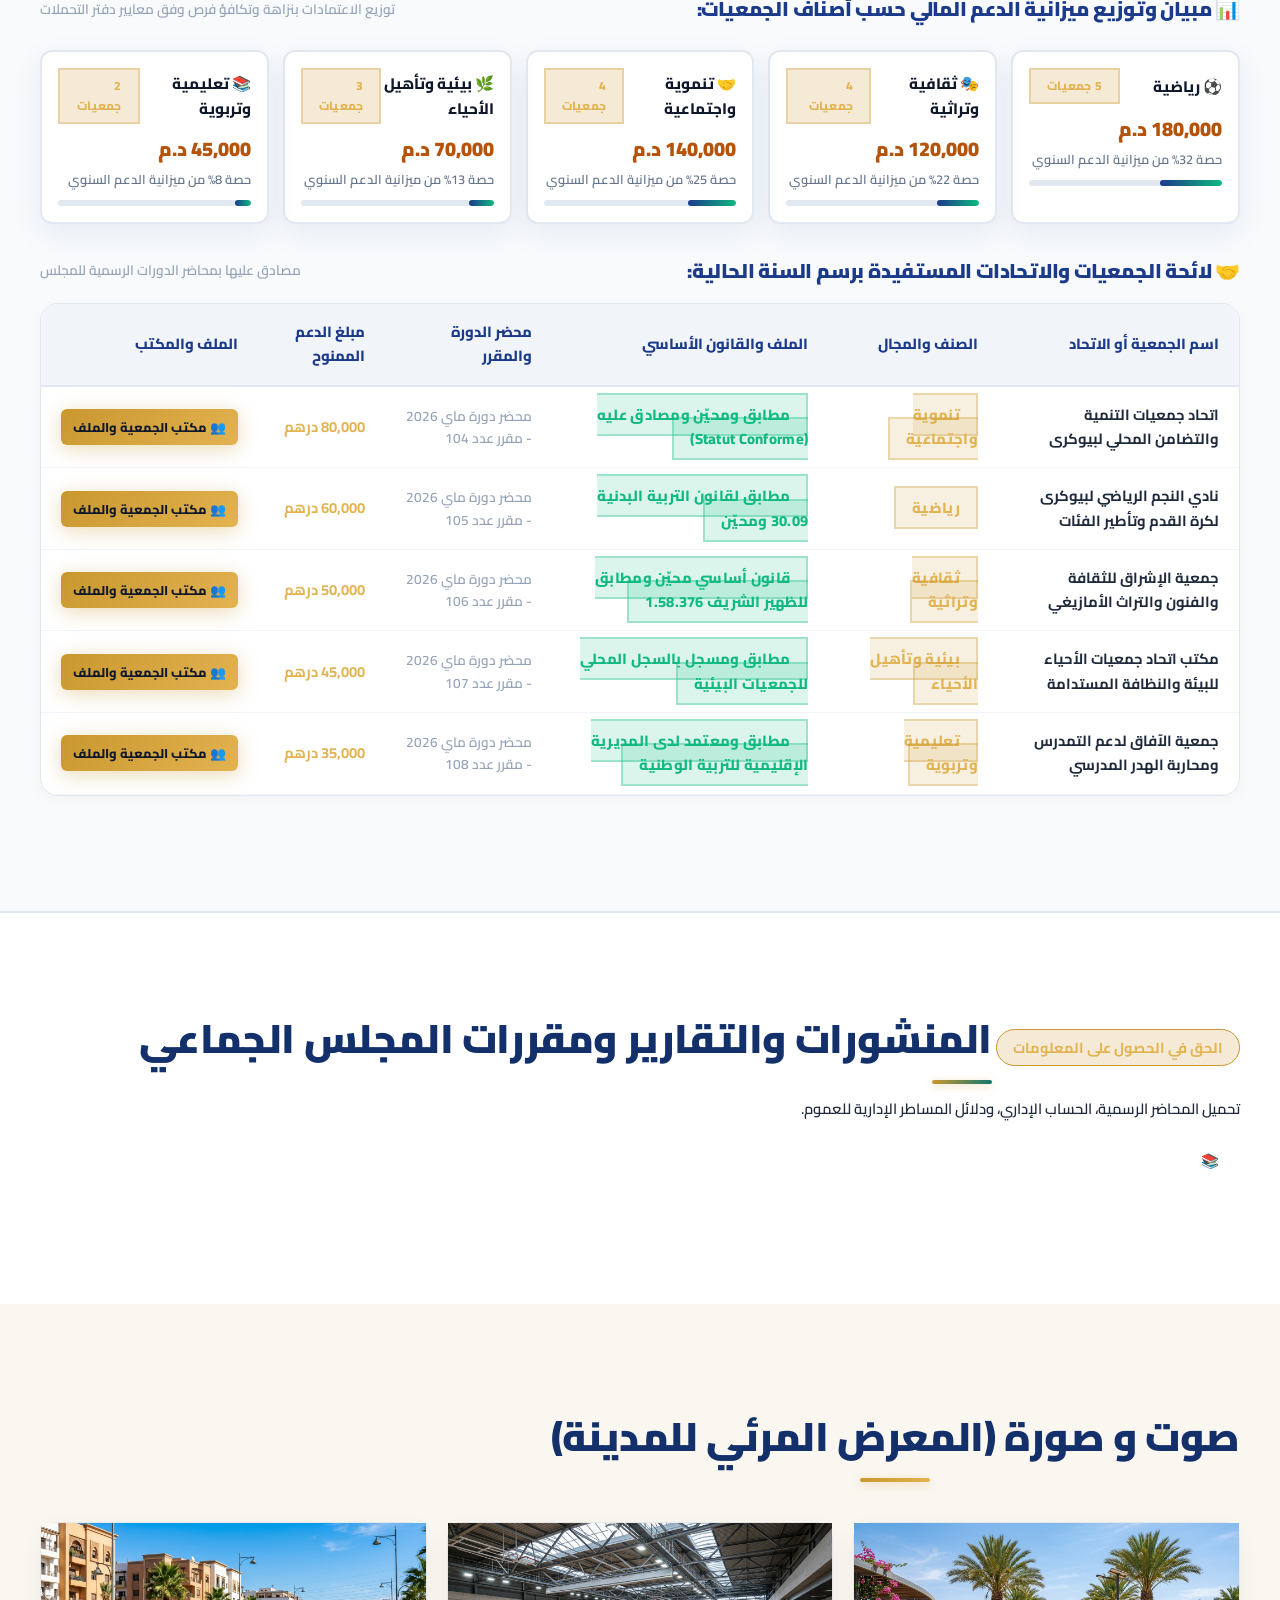
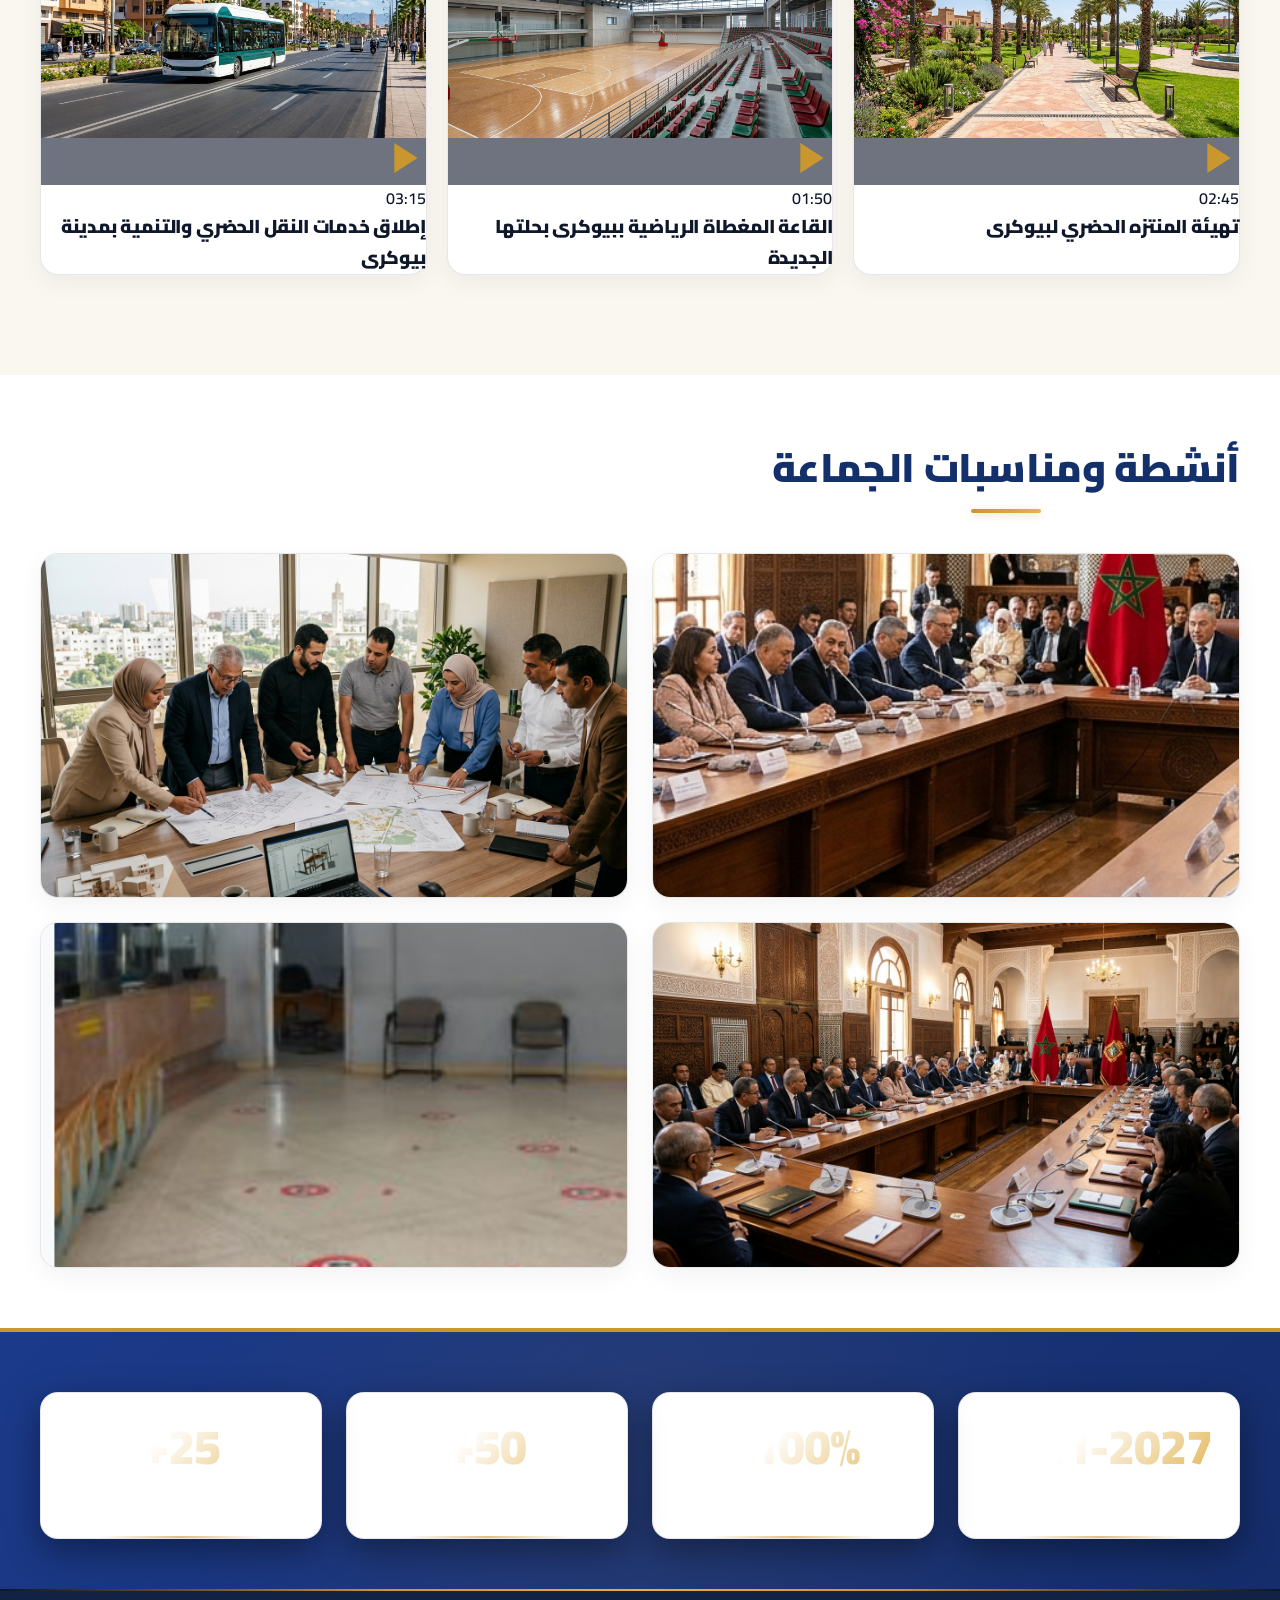
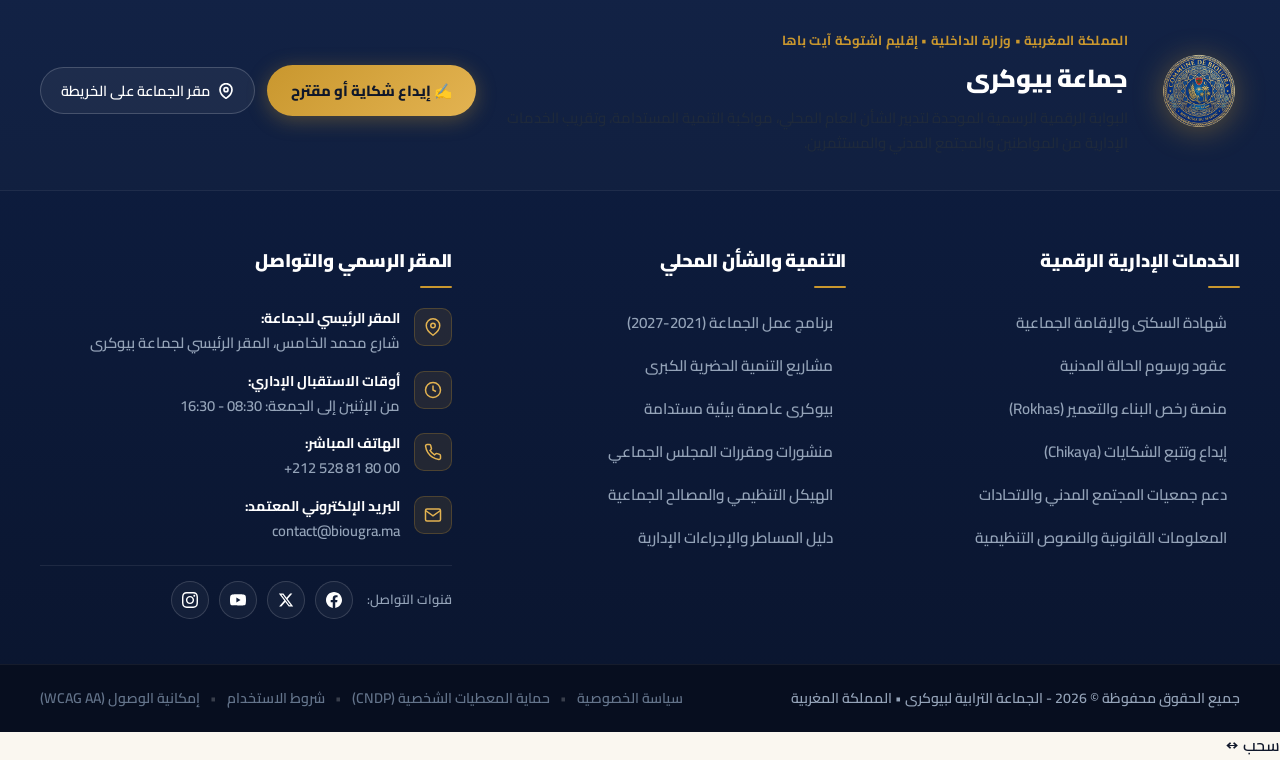
==== commit accae95e: "Renforcer l identite visuelle avec une typographie grasse et des bordures institutionnelles affirmee" ====
--- a/index.html
+++ b/index.html
@@ -12,8 +12,8 @@
     <link href="https://fonts.googleapis.com/css2?family=Cairo:wght@400;600;700;800;900&family=IBM+Plex+Sans+Arabic:wght@300;400;500;600;700&family=Reem+Kufi:wght@500;600;700&family=Plus+Jakarta+Sans:wght@400;600;700;800&display=swap" rel="stylesheet">
     
     <!-- CSS Stylesheets (Souss-Massa 10/10 Moroccan Architecture Suite) -->
-    <link rel="stylesheet" href="style.css?v=21.0">
-    <link rel="stylesheet" href="moroccan-suite.css?v=21.0">
+    <link rel="stylesheet" href="style.css?v=22.0">
+    <link rel="stylesheet" href="moroccan-suite.css?v=22.0">
 </head>
 <body id="appBody">
     <!-- Scroll Progress Indicator Bar -->
@@ -1502,8 +1502,8 @@
     </div>
 
     <!-- JavaScript MVC Bundle -->
-    <script type="module" src="js/app.js?v=21.0"></script>
-    <script src="app.js?v=21.0"></script>
+    <script type="module" src="js/app.js?v=22.0"></script>
+    <script src="app.js?v=22.0"></script>
 
     <!-- 10/10 Interactive Polish Suite (3D Tilt, Ambient Glow, Cmd+K, Tracking) -->
     <script>
--- a/moroccan-suite.css
+++ b/moroccan-suite.css
@@ -3440,3 +3440,228 @@
     color: #ffffff;
     border-color: #1B3A8A;
 }
+
+
+/* ==========================================================================
+   OFFICIAL COMMUNE DE BIOUGRA - ULTRA-BOLD CIVIC ARCHITECTURE (LE STYLE CHEF)
+   Commanding Institutional Presence, High-Contrast Chunky Typography & Solid Outlines
+   ========================================================================== */
+
+/* 1. Global Typography Boldness */
+body {
+    font-weight: 600 !important;
+    color: #0f172a !important;
+    -webkit-font-smoothing: antialiased;
+}
+
+p {
+    font-weight: 600 !important;
+    color: #1e293b !important;
+    line-height: 1.7 !important;
+}
+
+/* 2. Maximum Authority Headings */
+h1, h2, h3, h4, h5, h6,
+.section-title, .hero-main-title, .pano-card-title,
+.essential-title, .news-title, .service-hub-title,
+.procedure-title, .mandate-card-title, .pub-front-title,
+.comm-modal-title, .case-study-title, .modal-title {
+    font-family: 'Cairo', 'IBM Plex Sans Arabic', sans-serif !important;
+    font-weight: 900 !important;
+    letter-spacing: -0.01em !important;
+}
+
+.section-title {
+    font-size: clamp(2rem, 3.2vw, 2.5rem) !important;
+    font-weight: 900 !important;
+    color: #14306B !important;
+    position: relative !important;
+    display: inline-block !important;
+}
+
+.section-title.center::after {
+    content: '' !important;
+    display: block !important;
+    width: 70px !important;
+    height: 4px !important;
+    background: linear-gradient(90deg, #C9972E, #E3B351) !important;
+    border-radius: 4px !important;
+    margin: 12px auto 0 auto !important;
+}
+
+.section-subtitle {
+    font-weight: 700 !important;
+    font-size: 1.1rem !important;
+    color: #334155 !important;
+    max-width: 820px !important;
+}
+
+/* 3. Bold Floating Glass Navbar */
+.nav {
+    border: 2px solid rgba(255, 255, 255, 0.45) !important;
+    box-shadow: 0 10px 35px rgba(0, 0, 0, 0.22) !important;
+}
+
+.nav.scrolled {
+    border: 2px solid rgba(255, 255, 255, 0.5) !important;
+    box-shadow: 0 12px 40px rgba(0, 0, 0, 0.28) !important;
+}
+
+.brand b {
+    font-weight: 900 !important;
+    font-size: 1.18rem !important;
+    letter-spacing: 0.02em !important;
+}
+
+.brand small {
+    font-weight: 800 !important;
+    opacity: 0.95 !important;
+    font-size: 0.78rem !important;
+}
+
+.menu a.nav-item {
+    font-weight: 800 !important;
+    font-size: 1.05rem !important;
+    opacity: 1 !important;
+    text-shadow: 0 2px 8px rgba(0, 0, 0, 0.75) !important;
+}
+
+.menu a.nav-item:hover, .menu a.nav-item.active {
+    font-weight: 900 !important;
+    color: #FFF2CC !important;
+}
+
+.actions .cta {
+    font-weight: 900 !important;
+    font-size: 0.98rem !important;
+    border: 2px solid rgba(255, 255, 255, 0.65) !important;
+    box-shadow: 0 8px 25px rgba(201, 151, 46, 0.55) !important;
+    padding: 10px 26px !important;
+}
+
+.actions .tools {
+    font-weight: 800 !important;
+    border-width: 2px !important;
+    opacity: 1 !important;
+}
+
+/* 4. Bold Hero Typography & Inputs */
+.hero-main-title {
+    font-size: clamp(2.4rem, 4.6vw, 3.8rem) !important;
+    font-weight: 900 !important;
+    text-shadow: 0 4px 30px rgba(0, 0, 0, 0.9) !important;
+}
+
+.hero-main-subtitle {
+    font-size: 1.2rem !important;
+    font-weight: 700 !important;
+    text-shadow: 0 2px 14px rgba(0, 0, 0, 0.95) !important;
+}
+
+.hero-badge-pill {
+    font-weight: 800 !important;
+    font-size: 0.92rem !important;
+    border: 2px solid #C9972E !important;
+    background: rgba(15, 23, 42, 0.88) !important;
+    padding: 7px 22px !important;
+}
+
+.hero-search-pill {
+    border: 2.5px solid #C9972E !important;
+    box-shadow: 0 15px 40px rgba(0, 0, 0, 0.35) !important;
+}
+
+.hero-search-pill input {
+    font-weight: 700 !important;
+    font-size: 1.05rem !important;
+}
+
+.hero-search-pill-btn {
+    font-weight: 900 !important;
+    font-size: 1.02rem !important;
+    padding: 10px 28px !important;
+}
+
+/* 5. Bold Institutional Cards & Solid Outlines */
+.essential-card,
+.service-hub-card,
+.news-item,
+.moroccan-arch-card,
+.procedure-card,
+.mandate-card,
+.subvention-cat-card,
+.pub-front-card,
+.consistance-card,
+.poll-box-card {
+    border: 2px solid #e2e8f0 !important;
+    box-shadow: 0 10px 30px rgba(27, 58, 138, 0.08) !important;
+    transition: all 0.3s cubic-bezier(0.16, 1, 0.3, 1) !important;
+}
+
+.essential-card:hover,
+.service-hub-card:hover,
+.news-item:hover,
+.moroccan-arch-card:hover,
+.subvention-cat-card:hover,
+.pub-front-card:hover {
+    border-color: #C9972E !important;
+    transform: translateY(-5px) !important;
+    box-shadow: 0 20px 45px rgba(27, 58, 138, 0.16) !important;
+}
+
+.essential-title, .service-hub-title, .news-title, .procedure-title {
+    font-weight: 900 !important;
+    font-size: 1.25rem !important;
+    color: #0f172a !important;
+}
+
+.essential-desc, .service-hub-desc, .news-excerpt, .procedure-desc {
+    font-weight: 600 !important;
+    color: #334155 !important;
+    font-size: 0.96rem !important;
+}
+
+/* 6. Bold Badges, Tags & Category Labels */
+.badge, .tag, .pill, .section-badge, .news-badge, .mega-badge,
+.status-pill, .procedure-badge, .subvention-badge, .card-tag {
+    font-weight: 800 !important;
+    border-width: 2px !important;
+    letter-spacing: 0.02em !important;
+    padding: 6px 16px !important;
+}
+
+/* 7. Bold Buttons & Actions */
+.btn, .cta, .btn-primary, .btn-gold, .btn-mega-gold,
+.tracking-card-btn, .search-glass-btn, .pub-front-btn,
+.filter-btn, .tab-btn {
+    font-weight: 900 !important;
+    letter-spacing: 0.02em !important;
+    border-radius: 999px !important;
+    box-shadow: 0 6px 20px rgba(27, 58, 138, 0.22) !important;
+    padding: 11px 26px !important;
+}
+
+/* 8. Bold Stats Numbers */
+.stat-number, .stat-num, .case-stat-num {
+    font-weight: 900 !important;
+    font-size: clamp(2.5rem, 3.8vw, 3.5rem) !important;
+    color: #C9972E !important;
+    letter-spacing: -0.02em !important;
+}
+
+.stat-label {
+    font-weight: 800 !important;
+    font-size: 1.1rem !important;
+    color: #ffffff !important;
+}
+
+/* 9. Forms & Inputs Boldness */
+label {
+    font-weight: 800 !important;
+    color: #0f172a !important;
+}
+
+input, select, textarea {
+    font-weight: 600 !important;
+    border-width: 2px !important;
+}
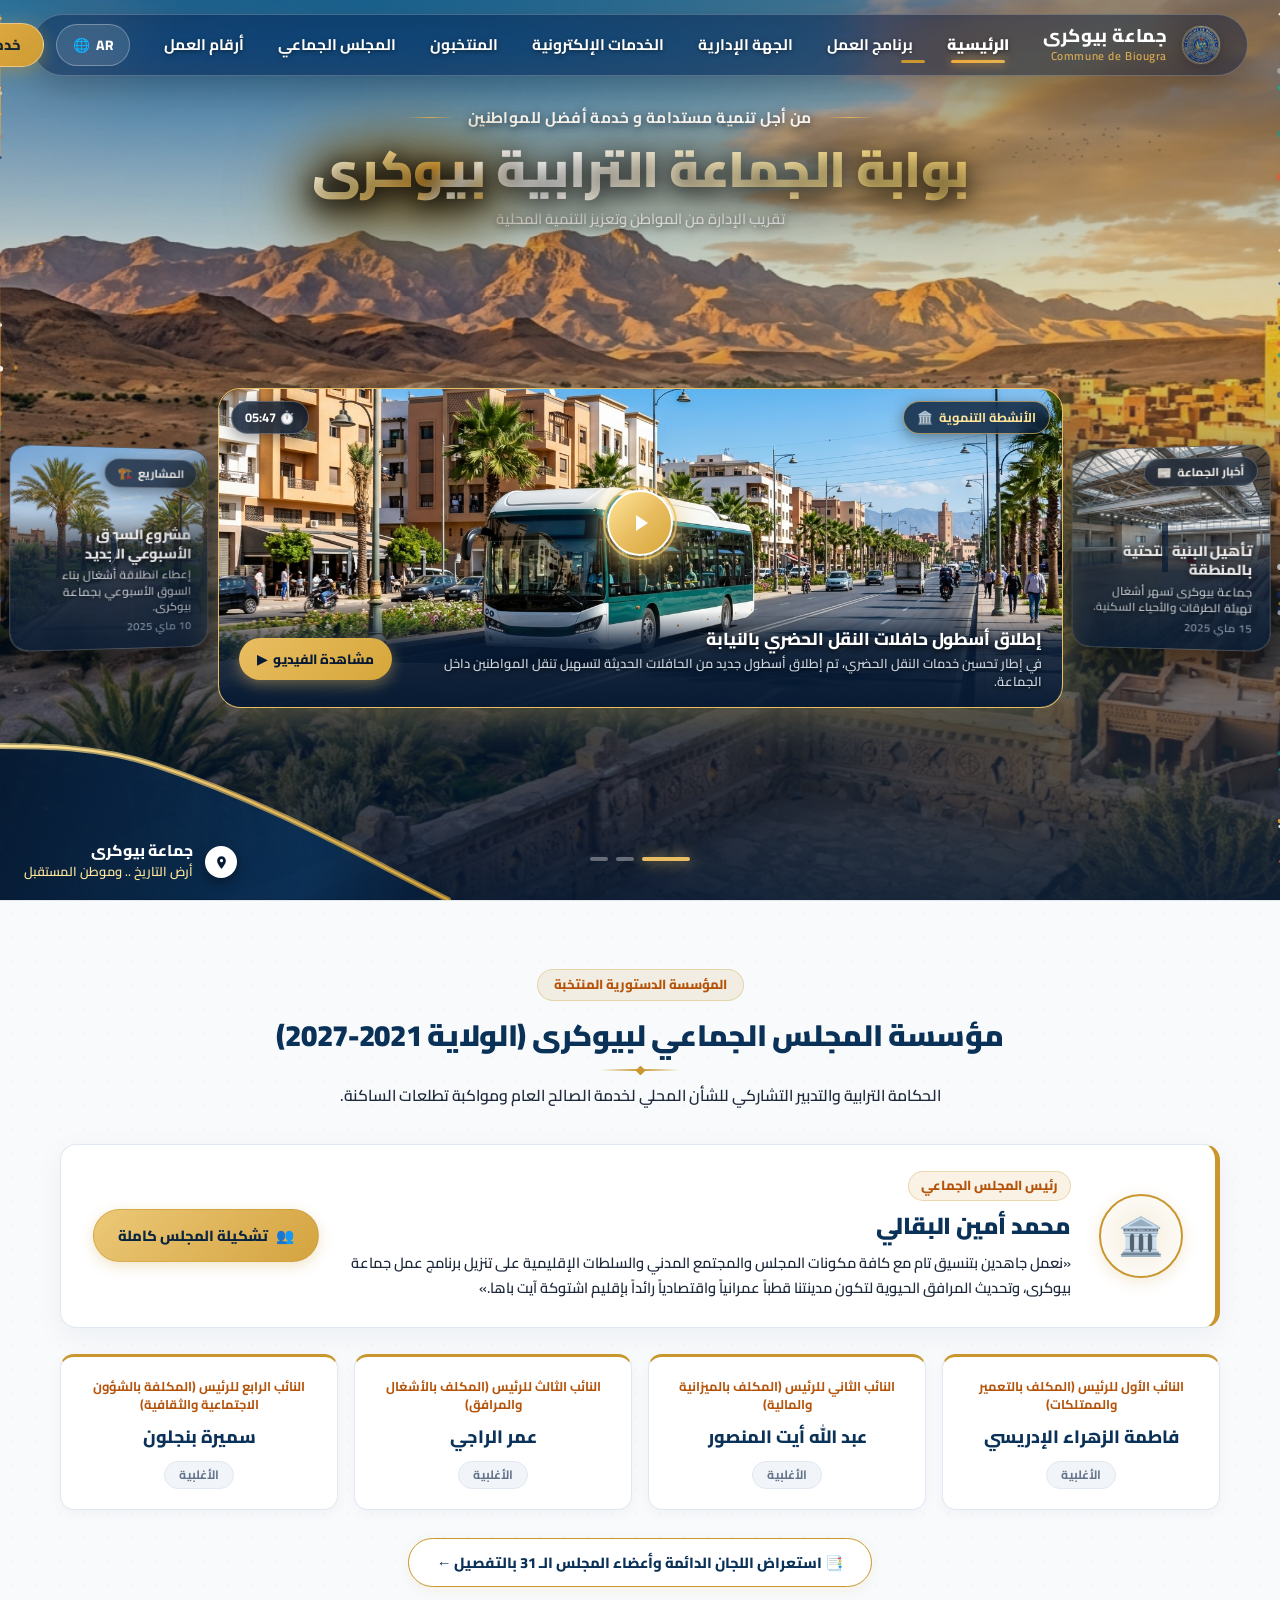
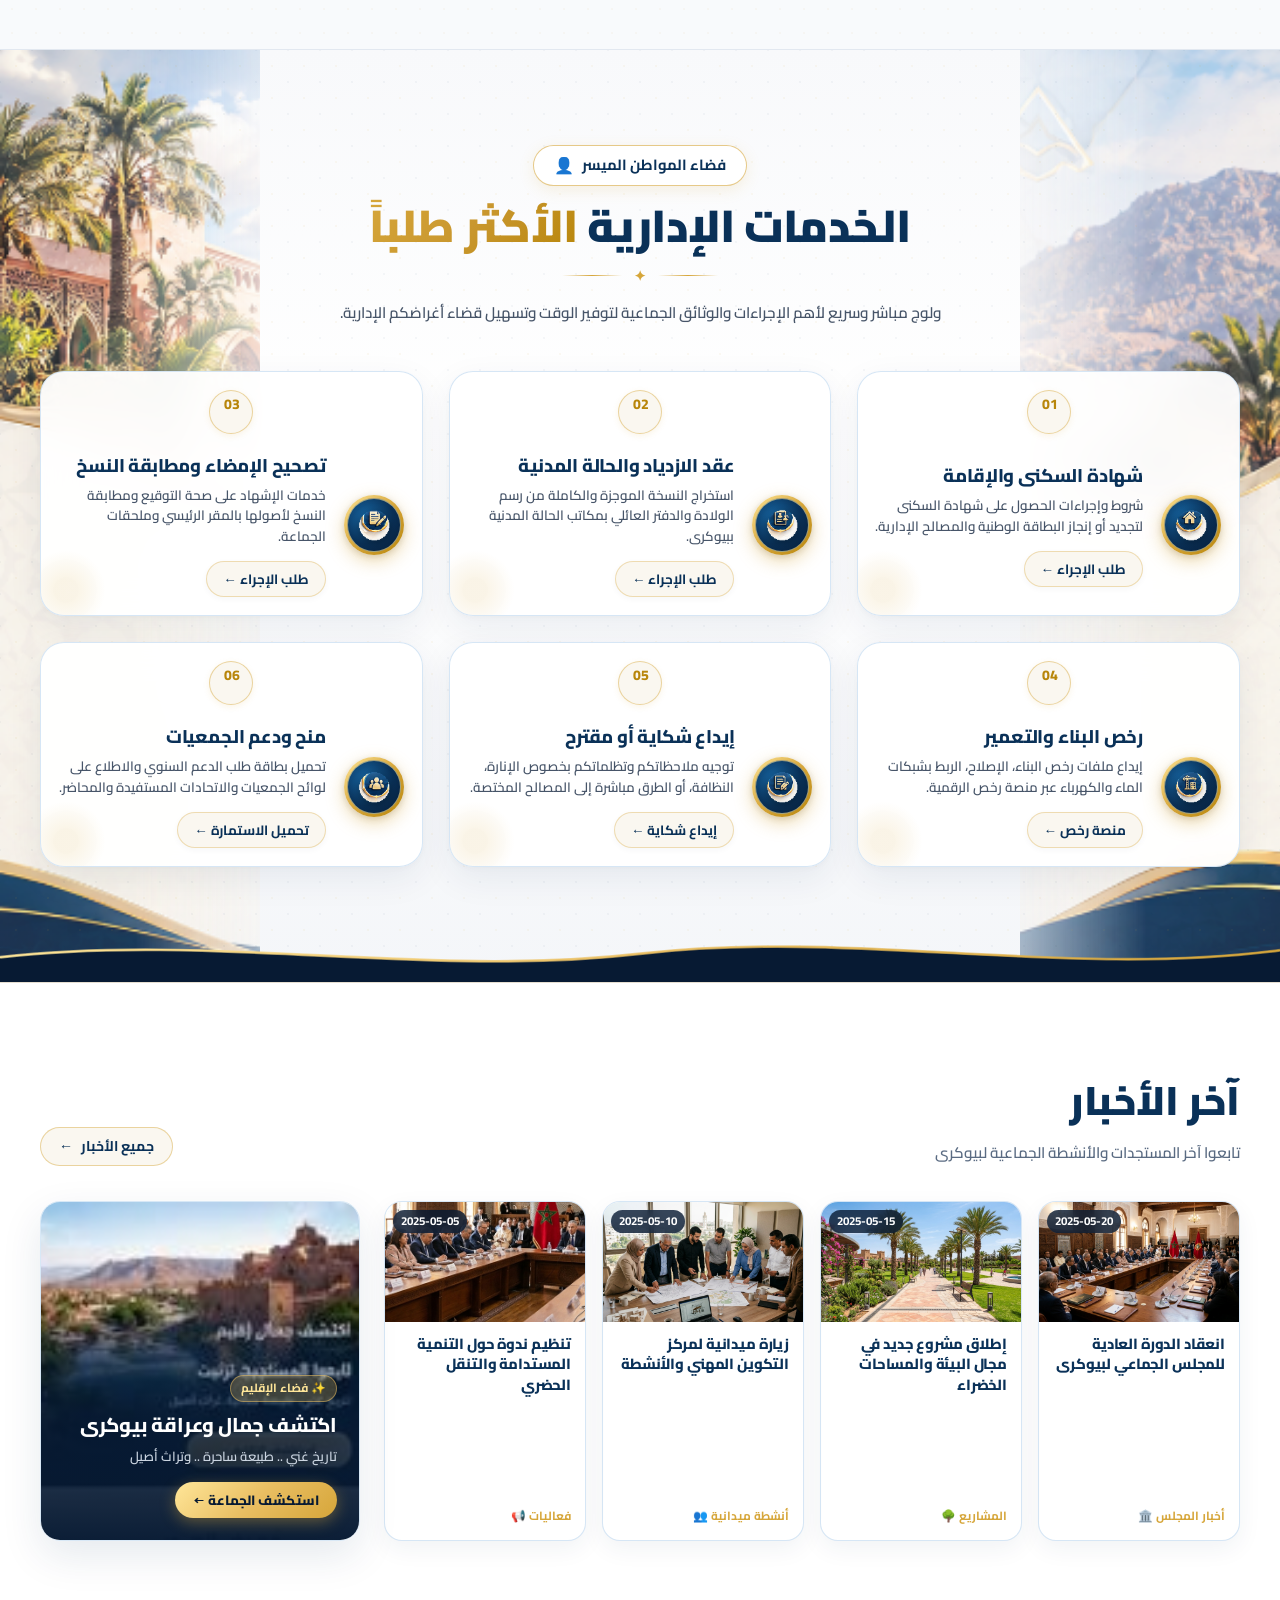
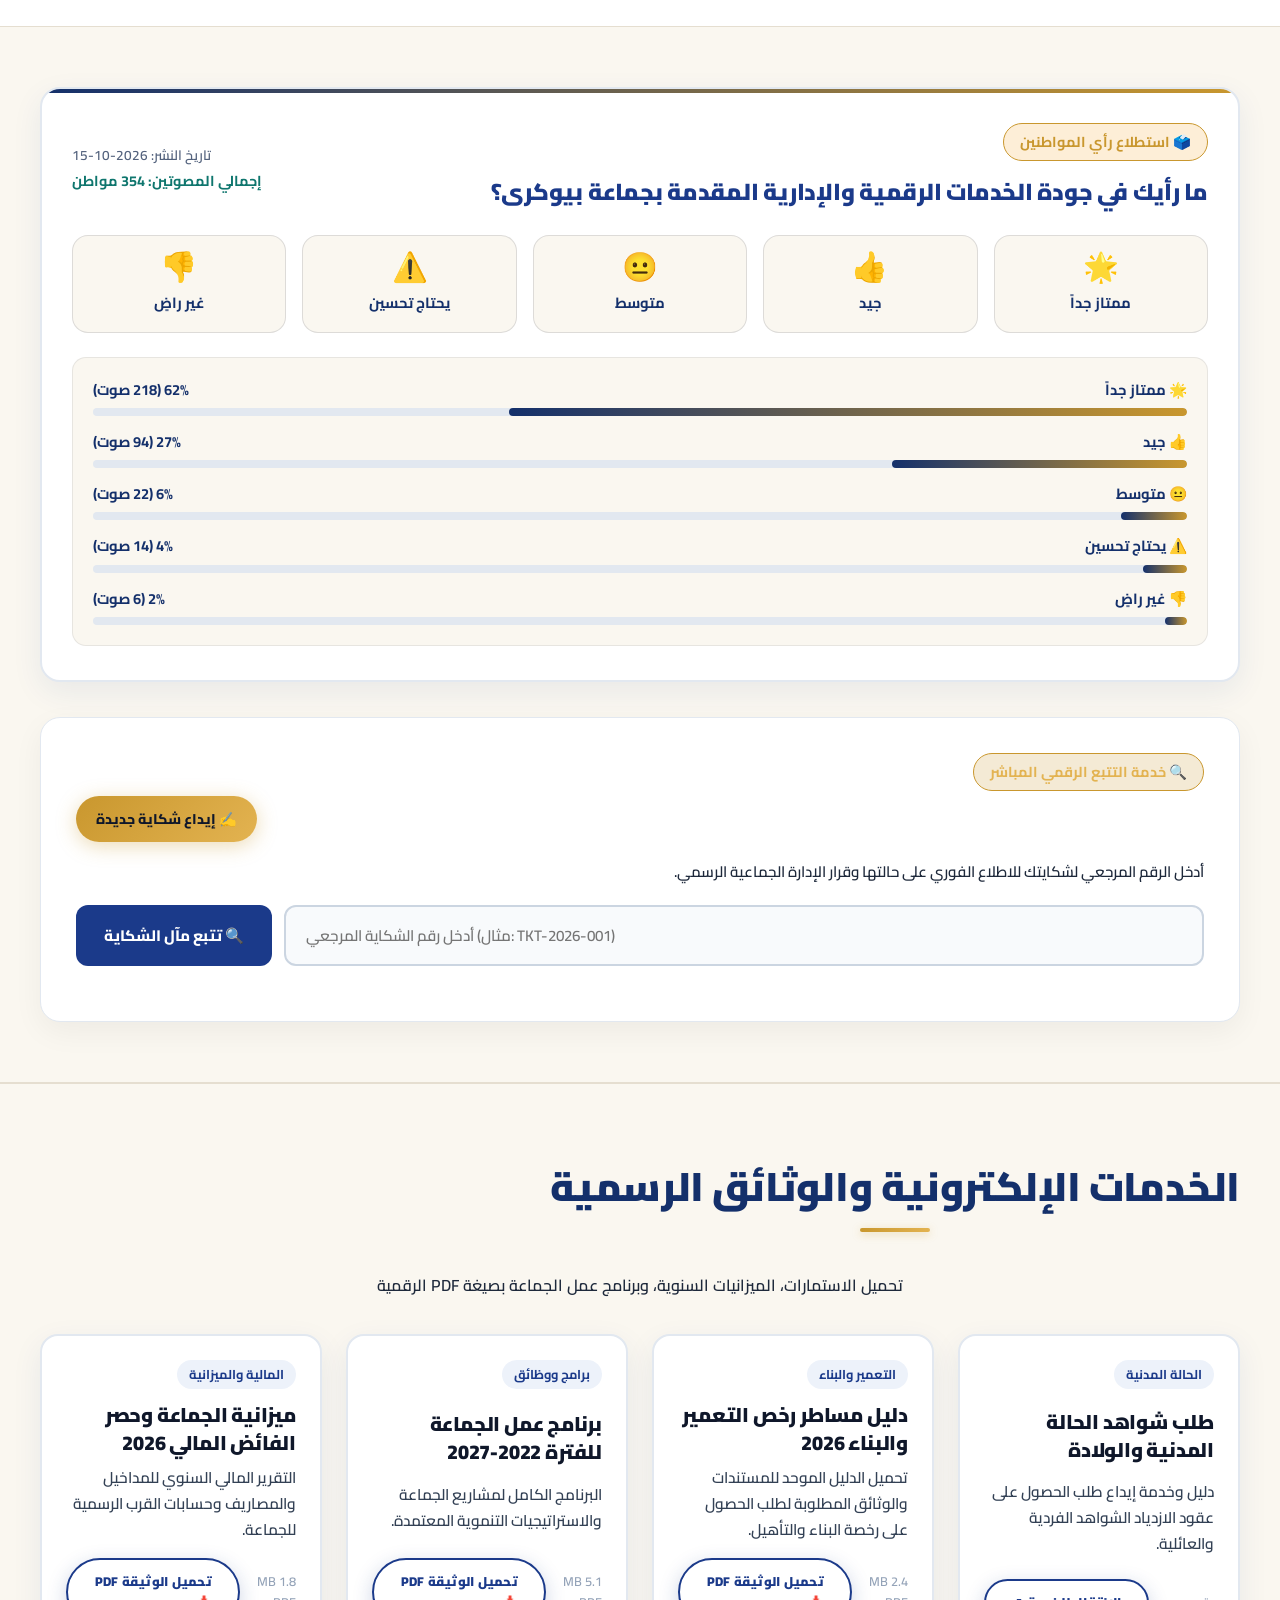
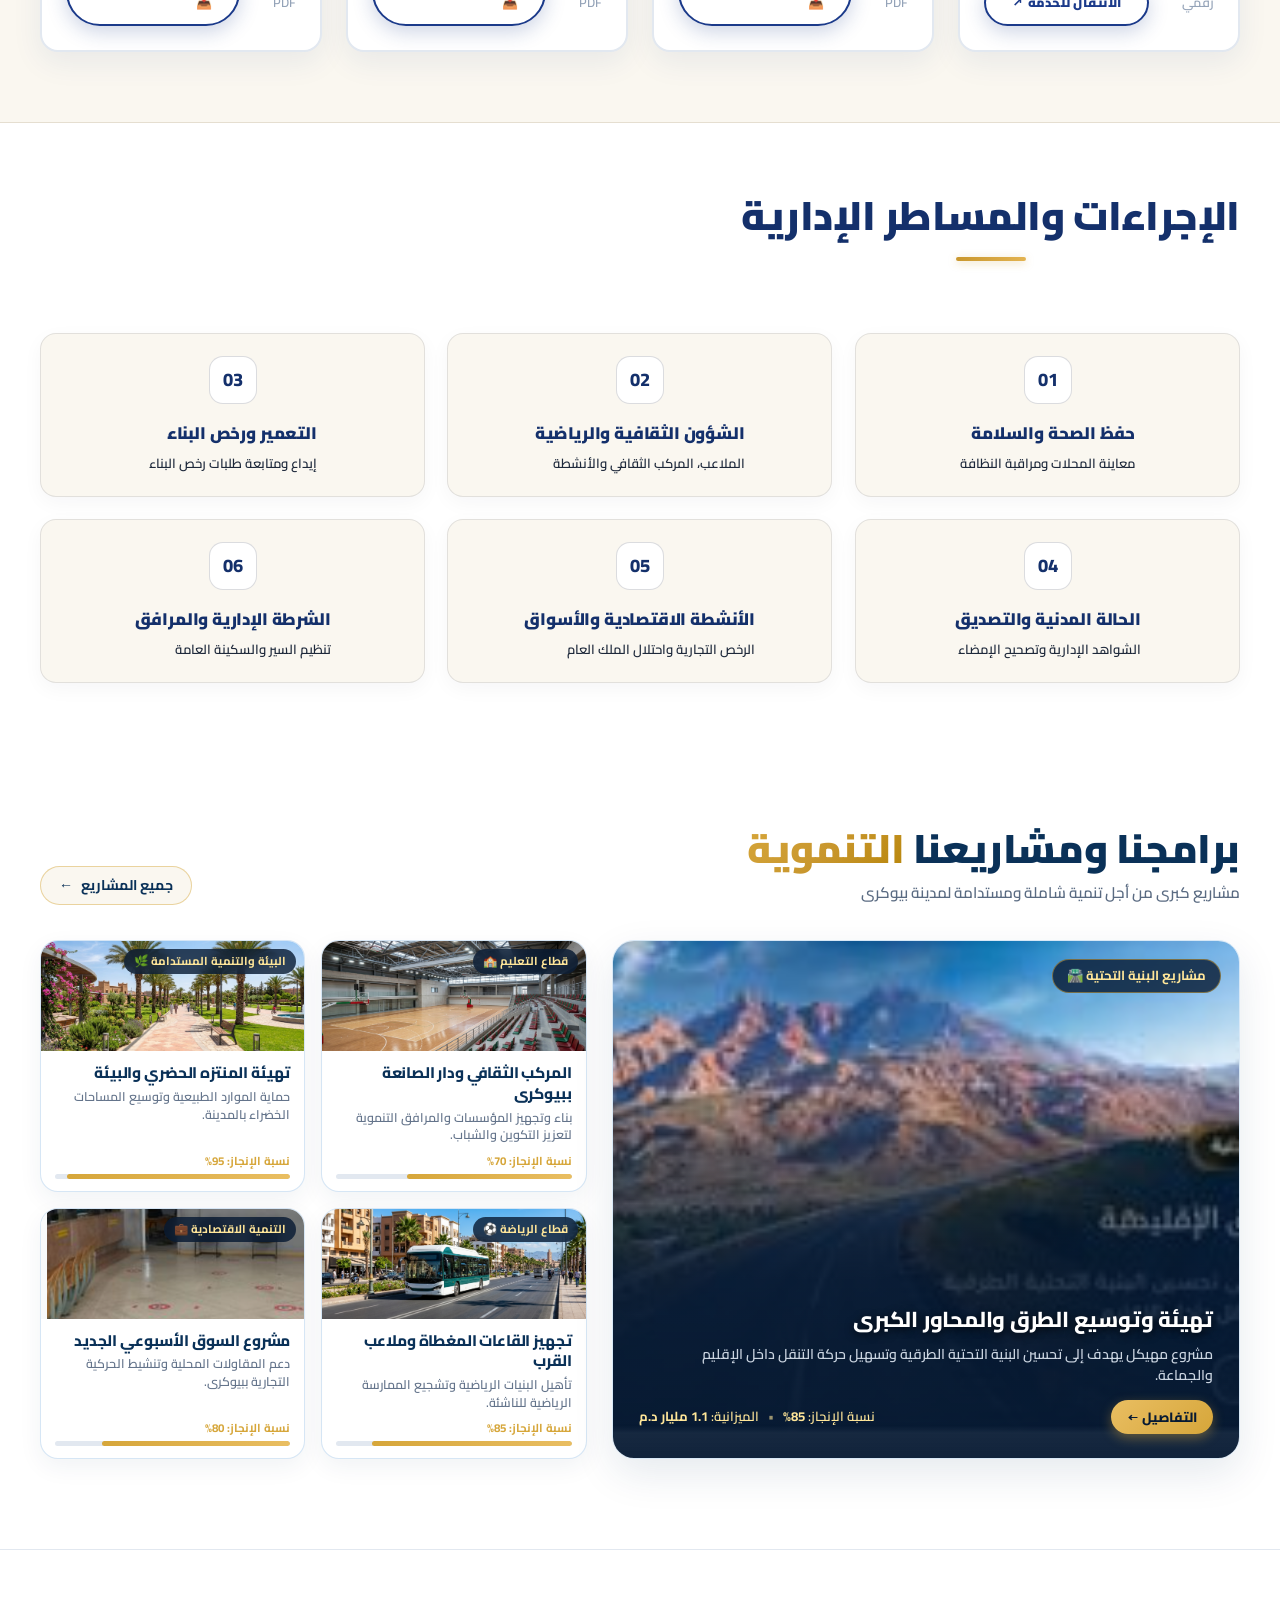
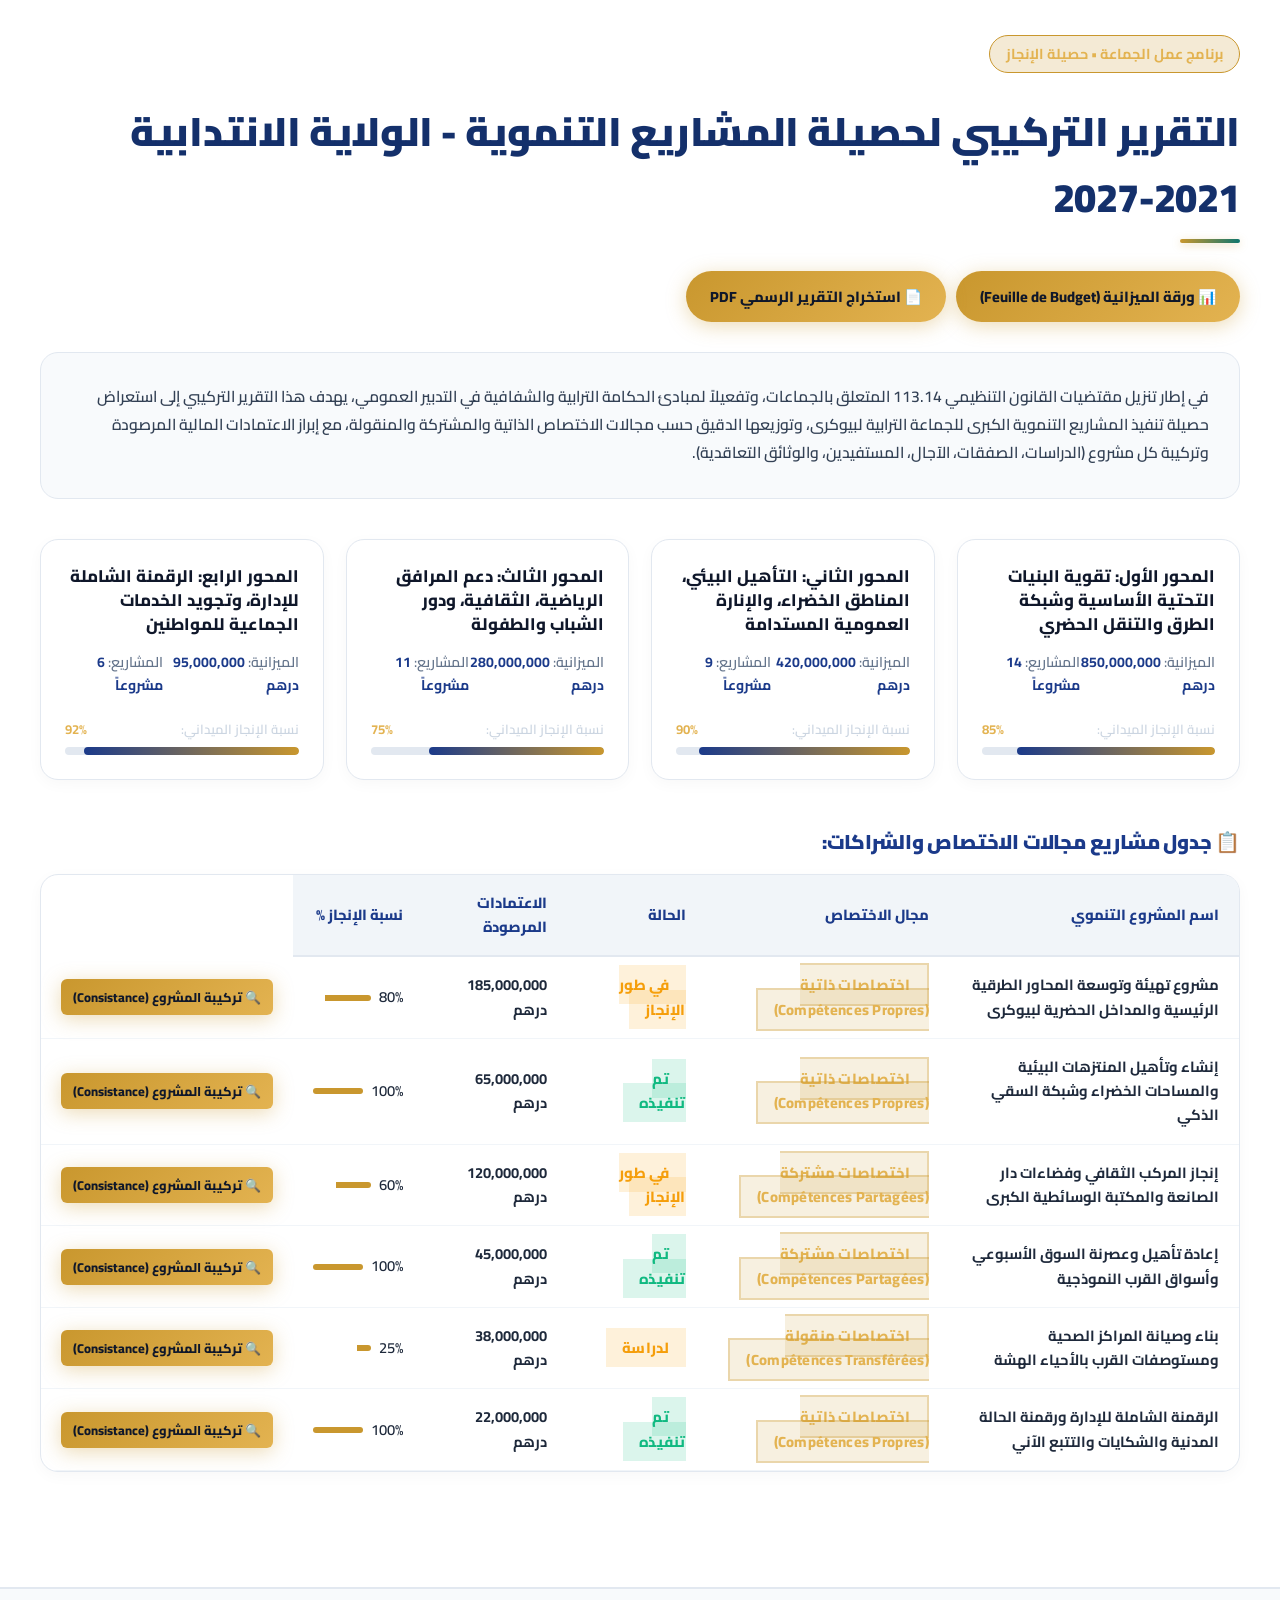
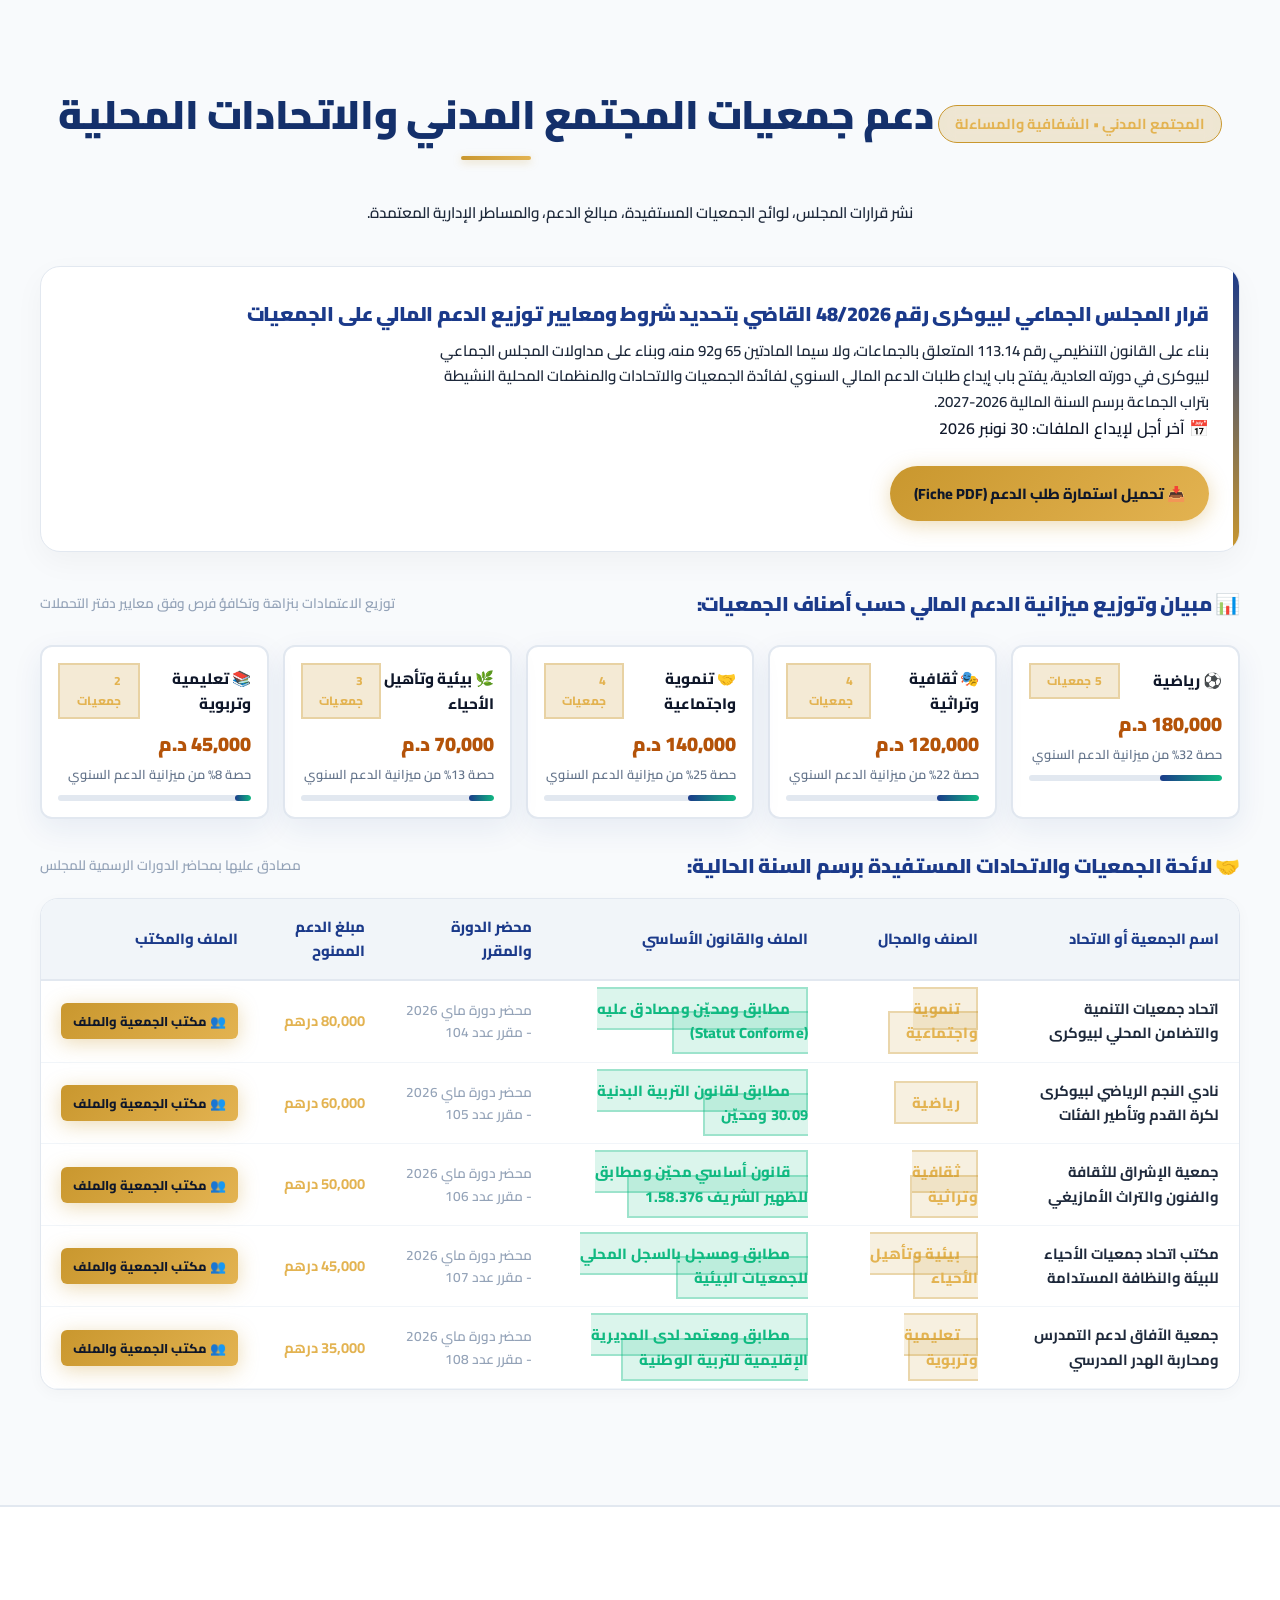
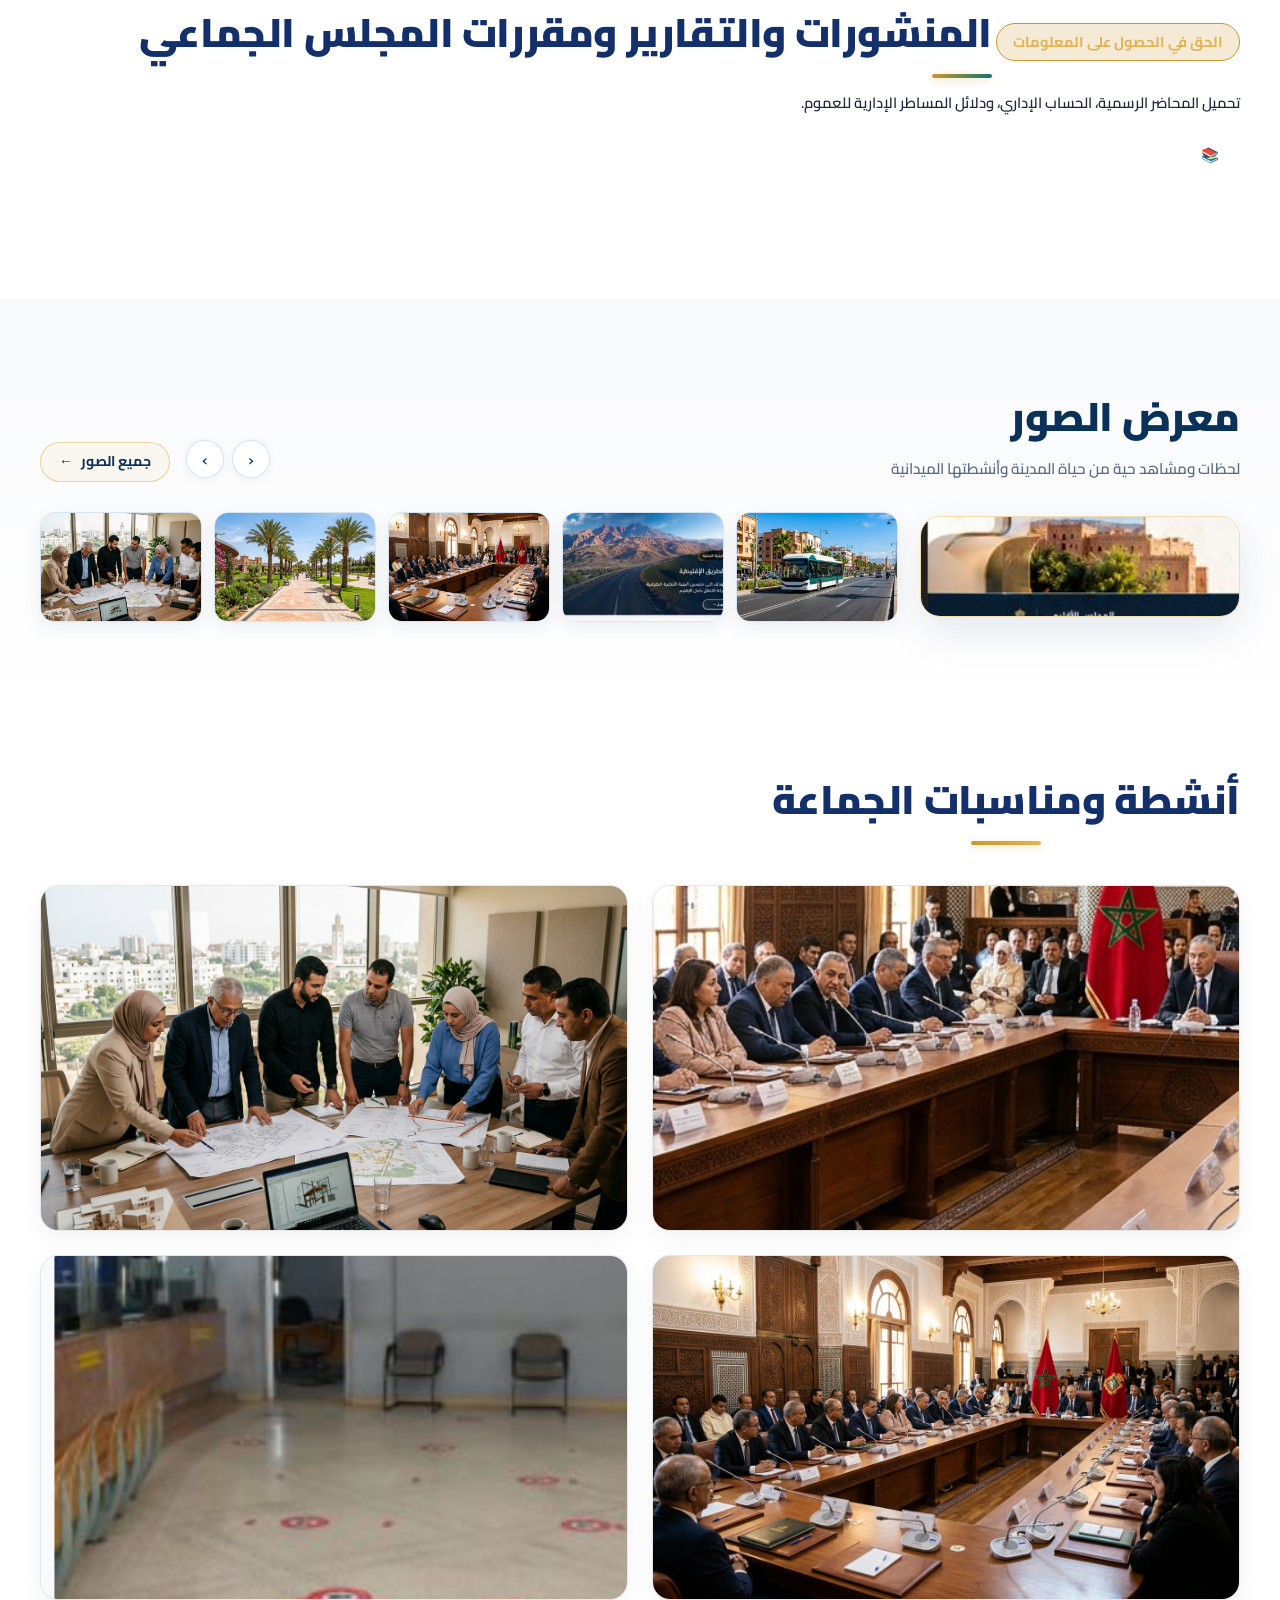
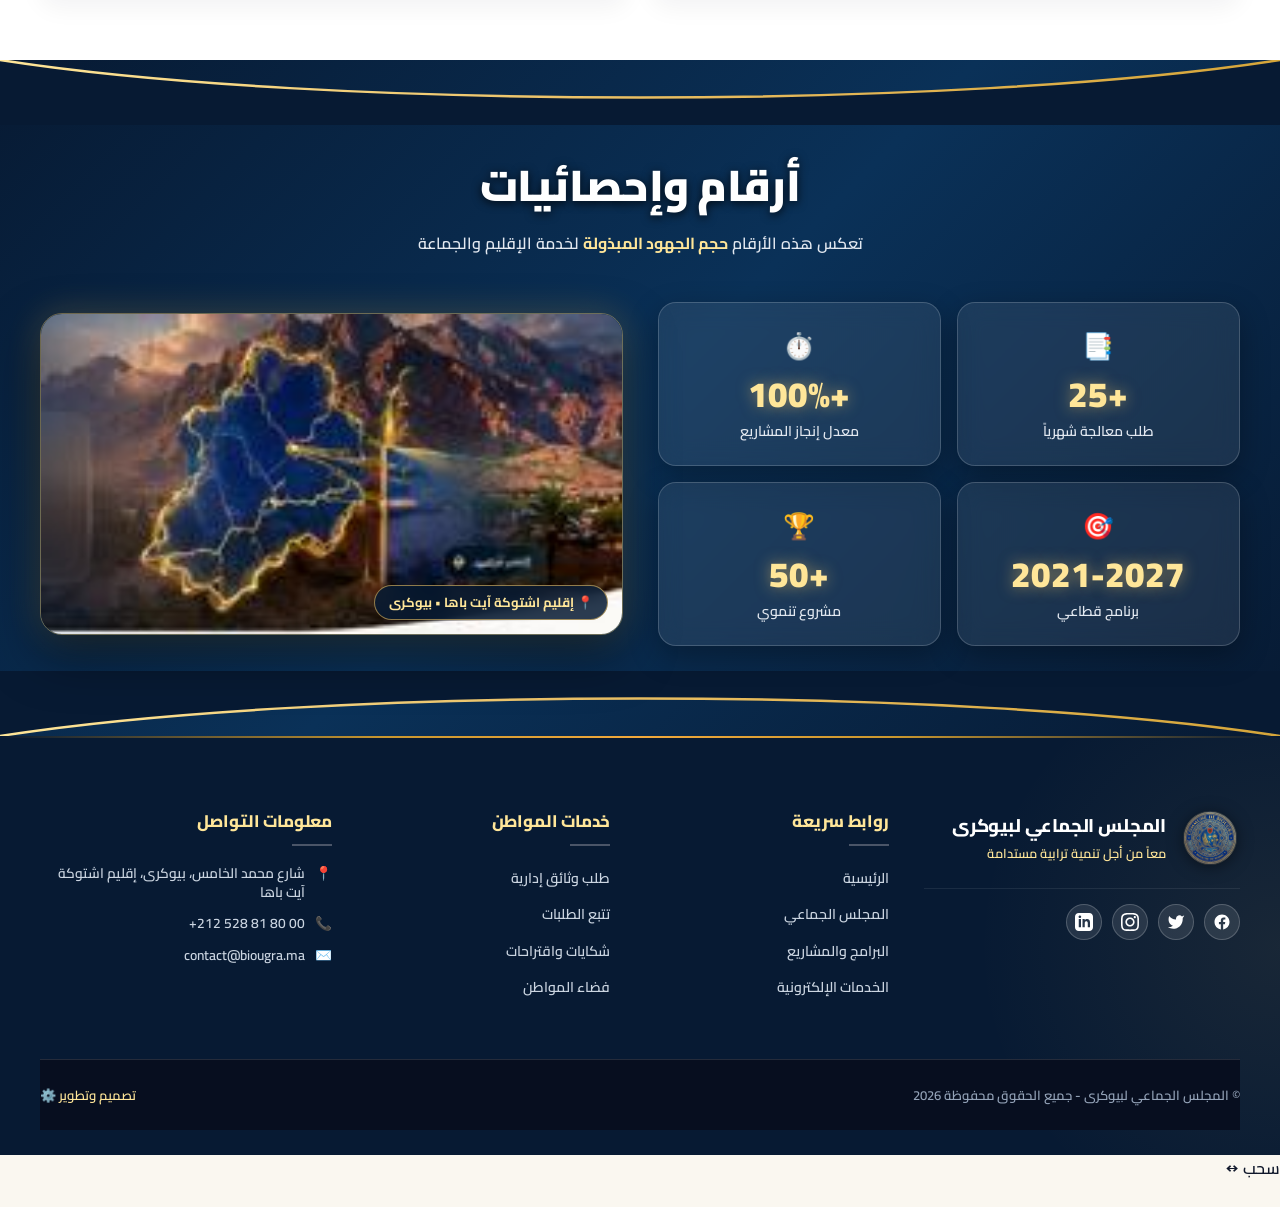
==== commit 27c7472f: "feat: redesign portal with 3D cinematic hero, royal mandate council under hero, luxury services & mo" ====
--- a/index.html
+++ b/index.html
@@ -12,8 +12,8 @@
     <link href="https://fonts.googleapis.com/css2?family=Cairo:wght@400;600;700;800;900&family=IBM+Plex+Sans+Arabic:wght@300;400;500;600;700&family=Reem+Kufi:wght@500;600;700&family=Plus+Jakarta+Sans:wght@400;600;700;800&display=swap" rel="stylesheet">
     
     <!-- CSS Stylesheets (Souss-Massa 10/10 Moroccan Architecture Suite) -->
-    <link rel="stylesheet" href="style.css?v=22.0">
-    <link rel="stylesheet" href="moroccan-suite.css?v=22.0">
+    <link rel="stylesheet" href="style.css?v=33.0">
+    <link rel="stylesheet" href="moroccan-suite.css?v=33.0">
 </head>
 <body id="appBody">
     <!-- Scroll Progress Indicator Bar -->
@@ -24,88 +24,34 @@
 
     <!-- FLOATING CAPSULE HEADER (SINGLE ELEGANT GLASS NAV) -->
     <header class="nav" id="nav">
-        <!-- Brand & Logo -->
+        <!-- Brand & Royal Moroccan Emblem -->
         <a class="brand" href="index.html">
-            <img src="assets/logo_transparent.png" alt="شعار جماعة بيوكرى" id="mainLogoHeaderImg">
+            <img src="assets/logo.png" alt="المملكة المغربية - جماعة بيوكرى" id="mainLogoHeaderImg" class="royal-crest-img">
             <span>
                 <b class="muni-name-display">جماعة بيوكرى</b>
                 <small>Commune de Biougra</small>
             </span>
         </a>
 
-        <!-- Desktop Navigation with Gold Magic Sliding Indicator -->
+        <!-- Desktop Navigation matching user mockup -->
         <nav class="menu" id="menu">
-            <a class="nav-item active" href="municipality.html">الجماعة الترابية</a>
+            <a class="nav-item active" href="index.html">الرئيسية</a>
             <a class="nav-item" href="action-program.html">برنامج العمل</a>
-            <a class="nav-item" href="#urban-development">التنمية الحضرية</a>
-            
-            <!-- Mega Menu Trigger Item for Services & Documents -->
-            <div class="menu-dropdown" id="servicesDropdown">
-                <a class="nav-item nav-item-has-sub" href="#servicesSection">
-                    <span>الخدمات والوثائق</span>
-                    <svg class="dropdown-chevron" width="10" height="10" viewBox="0 0 24 24" fill="none" stroke="currentColor" stroke-width="2.5"><polyline points="6 9 12 15 18 9"></polyline></svg>
-                </a>
-                
-                <!-- Mega Menu Panel (2 Columns) -->
-                <div class="mega-panel" id="megaPanel">
-                    <div class="mega-grid">
-                        <div class="mega-links-col">
-                            <span class="mega-title">الخدمات الأكثر طلباً</span>
-                            <div class="mega-items-list">
-                                <a href="javascript:void(0)" onclick="openServiceDetail('residence')">
-                                    <span class="mega-tag">01</span>
-                                    <span>شهادة السكنى والإقامة</span>
-                                </a>
-                                <a href="javascript:void(0)" onclick="openServiceDetail('birth')">
-                                    <span class="mega-tag">02</span>
-                                    <span>عقد الازدياد والحالة المدنية</span>
-                                </a>
-                                <a href="javascript:void(0)" onclick="openServiceDetail('legalization')">
-                                    <span class="mega-tag">03</span>
-                                    <span>تصحيح الإمضاء ومطابقة النسخ</span>
-                                </a>
-                                <a href="javascript:void(0)" onclick="openServiceDetail('urbanism')">
-                                    <span class="mega-tag">04</span>
-                                    <span>منصة رخص البناء والتعمير</span>
-                                </a>
-                                <a href="javascript:void(0)" onclick="openLegalPopup()">
-                                    <span class="mega-tag">05</span>
-                                    <span>المعلومات القانونية والنصوص</span>
-                                </a>
-                            </div>
-                        </div>
-                        <div class="mega-feature-col">
-                            <div class="mega-card-box">
-                                <span class="mega-badge">منصة المواطن</span>
-                                <h4>تتبع ملفك أو إيداع شكاية</h4>
-                                <p>متابعة آنية لمراحل دراسة ملفك أو إيداع شكايتك لدى مصالح الجماعة بكل يسر.</p>
-                                <div class="mega-box-actions">
-                                    <button type="button" onclick="openComplaintModal()" class="btn-mega-gold">إيداع شكاية</button>
-                                    <a href="javascript:void(0)" onclick="openComplaintModal()" class="btn-mega-link">تتبع ملفك ←</a>
-                                </div>
-                            </div>
-                        </div>
-                    </div>
-                </div>
-            </div>
-
-            <a class="nav-item" href="#subventionsSection">دعم الجمعيات</a>
-            <a class="nav-item" href="#publicationsSection">منشوراتنا</a>
+            <a class="nav-item" href="municipality.html">الجهة الإدارية</a>
+            <a class="nav-item" href="#servicesSection">الخدمات الإلكترونية</a>
+            <a class="nav-item" href="#mandateSection">المنتخبون</a>
             <a class="nav-item" href="#mandateSection">المجلس الجماعي</a>
-            <a class="nav-item" href="contact.html">أوقات العمل</a>
+            <a class="nav-item" href="contact.html">أرقام العمل</a>
             <i class="line" id="line"></i>
         </nav>
 
-        <!-- Right: Actions Group -->
+        <!-- Right / Actions Group matching user mockup -->
         <div class="actions">
-            <!-- Consolidated Tools Button (Language, Display, Weather) -->
+            <!-- Language Pill: AR 🌐 -->
             <div class="tools-wrapper" id="toolsWrapper">
-                <button type="button" class="tools" id="toolsBtn" aria-label="اللغة والعرض">
-                    <span>ع</span>
-                    <span>|</span>
-                    <span>FR</span>
-                    <span>|</span>
-                    <span>ⵜ</span>
+                <button type="button" class="lang-pill-btn" id="toolsBtn" aria-label="اللغة">
+                    <span>AR</span>
+                    <span class="globe-icon">🌐</span>
                 </button>
                 
                 <!-- Tools Floating Popup Palette -->
@@ -145,8 +91,11 @@
                 </div>
             </div>
 
-            <!-- Single Prominent Gold CTA Button -->
-            <a class="cta" href="#servicesSection">خدمات إلكترونية</a>
+            <!-- Prominent Gold CTA Button: خدمات إلكترونية 📄 -->
+            <a class="cta-gold-pill" href="#servicesSection">
+                <span>خدمات إلكترونية</span>
+                <svg width="15" height="15" viewBox="0 0 24 24" fill="none" stroke="currentColor" stroke-width="2.5"><path d="M14 2H6a2 2 0 0 0-2 2v16a2 2 0 0 0 2 2h12a2 2 0 0 0 2-2V8z"></path><polyline points="14 2 14 8 20 8"></polyline><line x1="16" y1="13" x2="8" y2="13"></line><line x1="16" y1="17" x2="8" y2="17"></line><polyline points="10 9 9 9 8 9"></polyline></svg>
+            </a>
 
             <!-- Mobile Hamburger Toggle -->
             <button class="mobile-toggle" id="mobileToggle" aria-label="القائمة">
@@ -158,293 +107,548 @@
     </header>
 
     <!-- ========================================================
-         HERO SECTION: 3D CURVED PANORAMIC CYLINDER THEATER
+         HERO SECTION: 3D CINEMATIC PANORAMIC THEATER (PIXEL-PRECISE REFERENCE)
          ======================================================== -->
     <section class="hero-3d-panoramic" id="hero">
-        <!-- Deep Mountain Backdrop with Atmospheric Vignette -->
-        <div class="hero-3d-backdrop"></div>
-        <div class="hero-3d-glow"></div>
-        
-        <!-- Magical Golden Dust Ambient Particles Canvas -->
+        <!-- Full-Viewport Photographic Landscape Background -->
+        <div class="hero-3d-backdrop" id="heroBackdrop"></div>
+        <div class="hero-dynamic-gradient-overlay"></div>
+        <div class="hero-atmospheric-light"></div>
+
+        <!-- Ambient Golden Dust Particles Canvas -->
         <canvas id="heroParticlesCanvas" class="hero-particles-canvas"></canvas>
 
-        <!-- Ambient Cursor Spotlight Tracker -->
-        <div id="heroCursorSpotlight" class="hero-cursor-spotlight"></div>
-        
-        <!-- 3D Perspective Floor Grid -->
-        <div class="panoramic-grid-floor"></div>
-
-        <!-- Hero Header: Title & Subtitle Only -->
+        <!-- Header Content (Slogan + Main Title + Subtitle) -->
         <div class="hero-header-content">
+            <div class="hero-top-slogan">
+                <span class="slogan-line"></span>
+                <span class="slogan-text">من أجل تنمية مستدامة و خدمة أفضل للمواطنين</span>
+                <span class="slogan-line"></span>
+            </div>
             <h1 class="hero-main-title">
-                بوابة الجماعة الترابية <span>بيوكرى</span>
+                بوابة الجماعة الترابية <span class="hero-title-gold">بيوكرى</span>
             </h1>
-
-            
-        </div>
-
-        <!-- 3D Perspective Stage in the Center of Hero -->
-        <div class="panoramic-stage-container" id="panoramicStage">
-            <!-- Realistic Ground Shadow Plane ("خيال الأرضية ثلاثي الأبعاد") -->
-            <div class="pano-stage-ground-shadow"></div>
-            <!-- Left / Right Navigation Touch/Click Paddles -->
-            <button class="pano-nav-btn pano-prev-btn" id="panoPrevBtn" aria-label="السابق">
+            <p class="hero-main-subtitle">
+                تقريب الإدارة من المواطن وتعزيز التنمية المحلية
+            </p>
+        </div>
+
+        <!-- 3D Media Carousel Stage -->
+        <div class="hero-3d-stage" id="heroCardsStage">
+            <!-- Left Card (أخبار الجماعة - تأهيل البنية التحتية بالمنطقة) -->
+            <article class="stage-card stage-card-left" id="stageCardLeft" onclick="handlePanoPrev()" role="button" tabindex="0" title="أخبار الجماعة - اضغط للتبديل">
+                <div class="card-glass-frame">
+                    <div class="card-thumb-wrap">
+                        <img src="assets/video_hall.png" alt="تأهيل البنية التحتية بالمنطقة" class="stage-img">
+                        <div class="card-glass-badge badge-top-right">
+                            <span>أخبار الجماعة</span>
+                            <span class="badge-icon">📰</span>
+                        </div>
+                    </div>
+                    <div class="card-glass-body">
+                        <h3 class="stage-card-title">تأهيل البنية التحتية بالمنطقة</h3>
+                        <p class="stage-card-subtitle">جماعة بيوكرى تسهر أشغال تهيئة الطرقات والأحياء السكنية.</p>
+                        <div class="stage-card-date">15 ماي 2025</div>
+                    </div>
+                </div>
+            </article>
+
+            <!-- Center Featured Card (إطلاق أسطول حافلات النقل الحضري بالنيابة) -->
+            <article class="stage-card stage-card-center active" id="stageCardCenter" role="region" aria-label="العرض الرئيسي المميز">
+                <div class="card-glass-frame featured-frame">
+                    <div class="card-thumb-wrap featured-thumb">
+                        <img src="assets/video_bus.png" alt="إطلاق أسطول حافلات النقل الحضري بالنيابة" class="stage-img" id="centerCardImg">
+                        
+                        <!-- Badges -->
+                        <div class="card-glass-badge badge-top-right badge-gold" id="centerBadgeCategory">
+                            <span>الأنشطة التنموية</span>
+                            <span class="badge-icon">🏛️</span>
+                        </div>
+                        <div class="card-glass-badge badge-top-left" id="centerBadgeTime">
+                            <span>⏱️ 05:47</span>
+                        </div>
+
+                        <!-- Center Glowing Play Button -->
+                        <button class="stage-play-btn" onclick="openHeroVideoCapsule()" aria-label="تشغيل الفيديو">
+                            <span class="play-pulse-ring"></span>
+                            <span class="play-inner-circle">
+                                <svg class="play-triangle-svg" viewBox="0 0 24 24" fill="currentColor">
+                                    <polygon points="7 4 19 12 7 20 7 4"></polygon>
+                                </svg>
+                            </span>
+                        </button>
+                    </div>
+
+                    <div class="card-glass-body featured-body">
+                        <div class="featured-info">
+                            <h3 class="stage-card-title featured-title" id="centerCardTitle">إطلاق أسطول حافلات النقل الحضري بالنيابة</h3>
+                            <p class="stage-card-subtitle featured-desc" id="centerCardDesc">في إطار تحسين خدمات النقل الحضري، تم إطلاق أسطول جديد من الحافلات الحديثة لتسهيل تنقل المواطنين داخل الجماعة.</p>
+                        </div>
+                        <button class="btn-watch-video" onclick="openHeroVideoCapsule()">
+                            <span>مشاهدة الفيديو</span>
+                            <span class="watch-icon">▶</span>
+                        </button>
+                    </div>
+                </div>
+            </article>
+
+            <!-- Right Card (المشاريع - مشروع السوق الأسبوعي الجديد) -->
+            <article class="stage-card stage-card-right" id="stageCardRight" onclick="handlePanoNext()" role="button" tabindex="0" title="المشاريع - اضغط للتبديل">
+                <div class="card-glass-frame">
+                    <div class="card-thumb-wrap">
+                        <img src="assets/video_park.png" alt="مشروع السوق الأسبوعي الجديد" class="stage-img">
+                        <div class="card-glass-badge badge-top-right">
+                            <span>المشاريع</span>
+                            <span class="badge-icon">🏗️</span>
+                        </div>
+                    </div>
+                    <div class="card-glass-body">
+                        <h3 class="stage-card-title">مشروع السوق الأسبوعي الجديد</h3>
+                        <p class="stage-card-subtitle">إعطاء انطلاقة أشغال بناء السوق الأسبوعي بجماعة بيوكرى.</p>
+                        <div class="stage-card-date">10 ماي 2025</div>
+                    </div>
+                </div>
+            </article>
+
+            <!-- Circular Chevron Navigation Buttons -->
+            <button class="carousel-arrow arrow-prev" onclick="handlePanoPrev()" aria-label="السابق">
                 <svg width="22" height="22" viewBox="0 0 24 24" fill="none" stroke="currentColor" stroke-width="2.5"><polyline points="15 18 9 12 15 6"></polyline></svg>
             </button>
-            <button class="pano-nav-btn pano-next-btn" id="panoNextBtn" aria-label="التالي">
+            <button class="carousel-arrow arrow-next" onclick="handlePanoNext()" aria-label="التالي">
                 <svg width="22" height="22" viewBox="0 0 24 24" fill="none" stroke="currentColor" stroke-width="2.5"><polyline points="9 18 15 12 9 6"></polyline></svg>
             </button>
-
-            <!-- The Rotating 3D Cylinder / Ribbon Carousel Track -->
-            <div class="panoramic-cylinder-track" id="panoramicTrack">
-                <!-- Slide 0: Urban Park Video Capsule -->
-                <div class="pano-card" data-index="0" onclick="handlePanoCardClick(0)">
-                    <div class="pano-card-inner" style="background-image: linear-gradient(180deg, rgba(0,0,0,0.1) 0%, rgba(18,18,22,0.88) 100%), url('assets/video_park.png');">
-                        <div class="pano-card-top-bar">
-                            <span class="pano-pill-badge">🌿 المشاريع البيئية والترفيهية</span>
-                            <span class="pano-duration-pill">02:45 • 4K</span>
-                        </div>
-                        <div class="pano-play-capsule" onclick="event.stopPropagation(); openHeroVideoCapsule();" title="تشغيل الفيديو">
-                            <svg width="34" height="34" viewBox="0 0 24 24" fill="currentColor"><polygon points="6 3 20 12 6 21 6 3"></polygon></svg>
-                        </div>
-                        <div class="pano-card-bottom-info">
-                            <h3 class="pano-card-title">تهيئة وتأهيل المنتزه الحضري لبيوكرى</h3>
-                            <p class="pano-card-desc">متنفس طبيعي متكامل، مساحات خضراء، فضاءات ألعاب، ومسارات رياضية عصرية لساكنة المدينة.</p>
-                            <div class="pano-card-action-row">
-                                <span class="pano-watch-text">▶ اضغط لمشاهدة الكبسولة المرئية</span>
-                                <span class="pano-num-indicator">01 / 05</span>
+        </div>
+
+        <!-- Carousel Pagination Dashes -->
+        <div class="hero-carousel-dashes" role="tablist">
+            <button class="dash-pill active" id="dash0" onclick="rotatePanoSlide(0)" aria-label="الشريحة 1"></button>
+            <button class="dash-pill" id="dash1" onclick="rotatePanoSlide(1)" aria-label="الشريحة 2"></button>
+            <button class="dash-pill" id="dash2" onclick="rotatePanoSlide(2)" aria-label="الشريحة 3"></button>
+        </div>
+
+        <!-- Bottom-Left Curved Navy Wave with Dual Glowing Gold Ribbon -->
+        <div class="hero-curved-navy-corner">
+            <svg class="corner-wave-svg" viewBox="0 0 460 160" fill="none" preserveAspectRatio="none">
+                <!-- Dark Navy Wave Body with subtle opacity gradient -->
+                <path d="M0,160 L460,160 C380,120 280,60 160,20 C100,0 40,0 0,0 Z" fill="url(#navyWaveGrad)"></path>
+                <!-- Glowing Gold Dual Accent Ribbon -->
+                <path d="M0,0 C40,0 100,0 160,20 C280,60 380,120 460,160" stroke="url(#goldRibbonGlow)" stroke-width="6" stroke-linecap="round" opacity="0.65"></path>
+                <path d="M0,0 C40,0 100,0 160,20 C280,60 380,120 460,160" stroke="url(#goldRibbonGrad)" stroke-width="2.5" stroke-linecap="round"></path>
+                <defs>
+                    <linearGradient id="navyWaveGrad" x1="0" y1="0" x2="460" y2="160" gradientUnits="userSpaceOnUse">
+                        <stop stop-color="#071A33" stop-opacity="0.96"></stop>
+                        <stop offset="0.7" stop-color="#0A3158" stop-opacity="0.90"></stop>
+                        <stop offset="1" stop-color="#071A33" stop-opacity="0.80"></stop>
+                    </linearGradient>
+                    <linearGradient id="goldRibbonGrad" x1="0" y1="0" x2="460" y2="160" gradientUnits="userSpaceOnUse">
+                        <stop stop-color="#FFE699"></stop>
+                        <stop offset="0.5" stop-color="#E9BE62"></stop>
+                        <stop offset="1" stop-color="#D6A63A"></stop>
+                    </linearGradient>
+                    <linearGradient id="goldRibbonGlow" x1="0" y1="0" x2="460" y2="160" gradientUnits="userSpaceOnUse">
+                        <stop stop-color="#FFE699"></stop>
+                        <stop offset="0.5" stop-color="#E9BE62"></stop>
+                        <stop offset="1" stop-color="#D6A63A"></stop>
+                    </linearGradient>
+                </defs>
+            </svg>
+
+            <!-- Location Badge inside the wave -->
+            <a href="municipality.html" class="wave-location-badge">
+                <span class="badge-pin-circle">
+                    <svg width="15" height="15" viewBox="0 0 24 24" fill="currentColor">
+                        <path d="M12 2C8.13 2 5 5.13 5 9c0 5.25 7 13 7 13s7-7.75 7-13c0-3.87-3.13-7-7-7zm0 9.5c-1.38 0-2.5-1.12-2.5-2.5s1.12-2.5 2.5-2.5 2.5 1.12 2.5 2.5-1.12 2.5-2.5 2.5z"/>
+                    </svg>
+                </span>
+                <span class="badge-text-group">
+                    <strong class="badge-title">جماعة بيوكرى</strong>
+                    <span class="badge-tagline">أرض التاريخ .. وموطن المستقبل</span>
+                </span>
+            </a>
+        </div>
+    </section>
+
+    <!-- ==========================================
+         SECTION: MANDATE 2021-2027 (المجلس الجماعي والمكتب المسير)
+         ========================================== -->
+    <section class="mandate-showcase-section" id="mandateSection">
+        <div class="container mandate-container">
+            <!-- Header centered -->
+            <div class="mandate-header-center">
+                <span class="mandate-sub-pill">المؤسسة الدستورية المنتخبة</span>
+                <h2 class="mandate-main-title">مؤسسة المجلس الجماعي لبيوكرى (الولاية 2021-2027)</h2>
+                <div class="mandate-gold-divider">
+                    <span class="divider-diamond"></span>
+                </div>
+                <p class="mandate-subtitle">الحكامة الترابية والتدبير التشاركي للشأن المحلي لخدمة الصالح العام ومواكبة تطلعات الساكنة.</p>
+            </div>
+
+            <!-- Featured Mayor Card -->
+            <div class="mandate-mayor-card">
+                <div class="mayor-avatar-col">
+                    <div class="mayor-seal-avatar" title="شعار جماعة بيوكرى">
+                        <span class="mayor-seal-icon">🏛️</span>
+                    </div>
+                </div>
+                <div class="mayor-info">
+                    <span class="mayor-role-badge" id="mandateMayorRole">رئيس المجلس الجماعي</span>
+                    <h3 class="mayor-name" id="mandateMayorName">محمد أمين البقالي</h3>
+                    <p class="mayor-quote">«نعمل جاهدين بتنسيق تام مع كافة مكونات المجلس والمجتمع المدني والسلطات الإقليمية على تنزيل برنامج عمل جماعة بيوكرى، وتحديث المرافق الحيوية لتكون مدينتنا قطباً عمرانياً واقتصادياً رائداً بإقليم اشتوكة آيت باها.»</p>
+                </div>
+                <div class="mayor-action-col">
+                    <button type="button" onclick="openMandateModal()" class="btn-mandate-roster">
+                        <span class="btn-icon">👥</span>
+                        <span>تشكيلة المجلس كاملة</span>
+                    </button>
+                </div>
+            </div>
+
+            <!-- 4 Vice Presidents Grid -->
+            <div class="bureau-members-grid" id="mandateBureauGrid">
+                <!-- Card 1 -->
+                <div class="bureau-card" onclick="openMandateModal()" role="button" tabindex="0">
+                    <div class="bureau-role">النائب الأول للرئيس (المكلف بالتعمير والممتلكات)</div>
+                    <div class="bureau-name">فاطمة الزهراء الإدريسي</div>
+                    <div class="bureau-party">الأغلبية</div>
+                </div>
+                <!-- Card 2 -->
+                <div class="bureau-card" onclick="openMandateModal()" role="button" tabindex="0">
+                    <div class="bureau-role">النائب الثاني للرئيس (المكلف بالميزانية والمالية)</div>
+                    <div class="bureau-name">عبد الله أيت المنصور</div>
+                    <div class="bureau-party">الأغلبية</div>
+                </div>
+                <!-- Card 3 -->
+                <div class="bureau-card" onclick="openMandateModal()" role="button" tabindex="0">
+                    <div class="bureau-role">النائب الثالث للرئيس (المكلف بالأشغال والمرافق)</div>
+                    <div class="bureau-name">عمر الراجي</div>
+                    <div class="bureau-party">الأغلبية</div>
+                </div>
+                <!-- Card 4 -->
+                <div class="bureau-card" onclick="openMandateModal()" role="button" tabindex="0">
+                    <div class="bureau-role">النائب الرابع للرئيس (المكلفة بالشؤون الاجتماعية والثقافية)</div>
+                    <div class="bureau-name">سميرة بنجلون</div>
+                    <div class="bureau-party">الأغلبية</div>
+                </div>
+            </div>
+
+            <!-- Bottom Detail Link -->
+            <div class="mandate-bottom-action">
+                <button type="button" onclick="openMandateModal()" class="btn-mandate-details">
+                    <span>📑 استعراض اللجان الدائمة وأعضاء المجلس الـ 31 بالتفصيل ←</span>
+                </button>
+            </div>
+        </div>
+    </section>
+
+    <!-- ========================================================
+         ESSENTIAL ADMINISTRATIVE SERVICES (فضاء المواطن الميسر - 3D LUXURY SUITE)
+         ======================================================== -->
+    <section class="essential-services-section" id="essentialServices">
+        <!-- Ambient Panoramic Side Sceneries matching reference -->
+        <div class="services-scenery-vignette scenery-left" style="background-image: url('assets/services_bg_left.png');"></div>
+        <div class="services-scenery-vignette scenery-right" style="background-image: url('assets/services_bg_right.png');"></div>
+        <div class="services-zellige-watermark"></div>
+
+        <div class="container services-container" style="position: relative; z-index: 5;">
+            <!-- Section Header matching reference mockup 1:1 -->
+            <div class="services-header-block">
+                <div class="services-civic-badge">
+                    <span>فضاء المواطن الميسر</span>
+                    <span class="badge-icon">👤</span>
+                </div>
+                <h2 class="services-civic-title">
+                    الخدمات الإدارية <span class="civic-title-gold">الأكثر طلباً</span>
+                </h2>
+                <!-- Refined Moroccan Gold Ornament Divider -->
+                <div class="services-ornament-divider">
+                    <span class="ornament-line"></span>
+                    <span class="ornament-gem">✦</span>
+                    <span class="ornament-line"></span>
+                </div>
+                <p class="services-civic-subtitle">
+                    ولوج مباشر وسريع لأهم الإجراءات والوثائق الجماعية لتوفير الوقت وتسهيل قضاء أغراضكم الإدارية.
+                </p>
+            </div>
+
+            <!-- Tactile 3D Porcelain Services Grid (3 Columns x 2 Rows) -->
+            <div class="essential-grid" id="servicesGrid">
+                <!-- Service 1: Residence Certificate -->
+                <article class="essential-card" onclick="openServiceDetail('residence')" role="button" tabindex="0" aria-label="شهادة السكنى والإقامة">
+                    <div class="card-watermark-corner"></div>
+                    <div class="card-top-row">
+                        <div class="essential-card-num">01</div>
+                    </div>
+                    <div class="card-core-layout">
+                        <!-- Left 3D Medallion Emblem -->
+                        <div class="service-medallion-box">
+                            <div class="medallion-outer-bezel">
+                                <div class="medallion-inner-core">
+                                    <img src="assets/medallion_residence.png" alt="شهادة السكنى" class="medallion-icon-img" loading="lazy">
+                                </div>
                             </div>
                         </div>
-                    </div>
-                </div>
-
-                <!-- Slide 1: Sports Hall -->
-                <div class="pano-card" data-index="1" onclick="handlePanoCardClick(1)">
-                    <div class="pano-card-inner" style="background-image: linear-gradient(180deg, rgba(0,0,0,0.1) 0%, rgba(18,18,22,0.88) 100%), url('assets/video_hall.png');">
-                        <div class="pano-card-top-bar">
-                            <span class="pano-pill-badge">⚽ البنية الرياضية والشبابية</span>
-                            <span class="pano-duration-pill">01:50 • HD</span>
-                        </div>
-                        <div class="pano-play-capsule" onclick="event.stopPropagation(); openHeroVideoCapsule();" title="تشغيل الفيديو">
-                            <svg width="34" height="34" viewBox="0 0 24 24" fill="currentColor"><polygon points="6 3 20 12 6 21 6 3"></polygon></svg>
-                        </div>
-                        <div class="pano-card-bottom-info">
-                            <h3 class="pano-card-title">القاعة المغطاة وملاعب القرب الحديثة</h3>
-                            <p class="pano-card-desc">تجهيزات رياضية بمعايير حديثة لاحتضان البطولات الجهوية والوطنية وتأطير المواهب الرياضية الشابة.</p>
-                            <div class="pano-card-action-row">
-                                <span class="pano-watch-text">▶ استكشف المنشأة الرياضية</span>
-                                <span class="pano-num-indicator">02 / 05</span>
+
+                        <!-- Right Arabic Content -->
+                        <div class="service-text-pane">
+                            <h3 class="essential-title">شهادة السكنى والإقامة</h3>
+                            <p class="essential-desc">شروط وإجراءات الحصول على شهادة السكنى لتجديد أو إنجاز البطاقة الوطنية والمصالح الإدارية.</p>
+                            <div class="card-action-wrap">
+                                <span class="essential-action-btn">طلب الإجراء ←</span>
                             </div>
                         </div>
                     </div>
-                </div>
-
-                <!-- Slide 2: Urban Roads & Infrastructure (Progress Metric Card) -->
-                <div class="pano-card" data-index="2" onclick="handlePanoCardClick(2)">
-                    <div class="pano-card-inner" style="background-image: linear-gradient(180deg, rgba(0,0,0,0.15) 0%, rgba(18,18,22,0.92) 100%), url('assets/card_territory.png');">
-                        <div class="pano-card-top-bar">
-                            <span class="pano-pill-badge">🏗️ برنامج التنمية 2021-2027</span>
-                            <span class="pano-duration-pill">نسبة الإنجاز: 85%</span>
-                        </div>
-                        <div class="pano-metric-capsule">
-                            <div class="metric-circle-box">
-                                <span class="metric-percent">85%</span>
-                                <span class="metric-sub">إنجاز المحاور</span>
+                </article>
+
+                <!-- Service 2: Civil Status -->
+                <article class="essential-card" onclick="openServiceDetail('birth')" role="button" tabindex="0" aria-label="عقد الازدياد والحالة المدنية">
+                    <div class="card-watermark-corner"></div>
+                    <div class="card-top-row">
+                        <div class="essential-card-num">02</div>
+                    </div>
+                    <div class="card-core-layout">
+                        <!-- Left 3D Medallion Emblem -->
+                        <div class="service-medallion-box">
+                            <div class="medallion-outer-bezel">
+                                <div class="medallion-inner-core">
+                                    <img src="assets/medallion_civil.png" alt="عقد الازدياد" class="medallion-icon-img" loading="lazy">
+                                </div>
                             </div>
                         </div>
-                        <div class="pano-card-bottom-info">
-                            <h3 class="pano-card-title">توسيع وتقوية المحاور الطرقية الكبرى</h3>
-                            <p class="pano-card-desc">تأهيل مداخل المدينة، الإنارة العمومية بالطاقة المستدامة، وتهيئة الأرصفة والساحات الحضرية.</p>
-                            <div class="pano-card-action-row">
-                                <span class="pano-watch-text">الميزانية الإجمالية: 1.1 مليار درهم</span>
-                                <span class="pano-num-indicator">03 / 05</span>
+
+                        <!-- Right Arabic Content -->
+                        <div class="service-text-pane">
+                            <h3 class="essential-title">عقد الازدياد والحالة المدنية</h3>
+                            <p class="essential-desc">استخراج النسخة الموجزة والكاملة من رسم الولادة والدفتر العائلي بمكاتب الحالة المدنية ببيوكرى.</p>
+                            <div class="card-action-wrap">
+                                <span class="essential-action-btn">طلب الإجراء ←</span>
                             </div>
                         </div>
                     </div>
-                </div>
-
-                <!-- Slide 3: Smart Urban Transport -->
-                <div class="pano-card" data-index="3" onclick="handlePanoCardClick(3)">
-                    <div class="pano-card-inner" style="background-image: linear-gradient(180deg, rgba(0,0,0,0.1) 0%, rgba(18,18,22,0.88) 100%), url('assets/video_bus.png');">
-                        <div class="pano-card-top-bar">
-                            <span class="pano-pill-badge">🚌 النقل الحضري والربط الترابي</span>
-                            <span class="pano-duration-pill">03:15 • HD</span>
-                        </div>
-                        <div class="pano-play-capsule" onclick="event.stopPropagation(); openHeroVideoCapsule();" title="تشغيل الفيديو">
-                            <svg width="34" height="34" viewBox="0 0 24 24" fill="currentColor"><polygon points="6 3 20 12 6 21 6 3"></polygon></svg>
-                        </div>
-                        <div class="pano-card-bottom-info">
-                            <h3 class="pano-card-title">إطلاق أسطول خدمات النقل الحضري الحديث</h3>
-                            <p class="pano-card-desc">ربط أحياء المدينة والمرافق التعليمية والصحية بشبكة حافلات عصرية وميسرة لكافة المواطنين.</p>
-                            <div class="pano-card-action-row">
-                                <span class="pano-watch-text">▶ شاهد تقرير إطلاق الخدمات</span>
-                                <span class="pano-num-indicator">04 / 05</span>
+                </article>
+
+                <!-- Service 3: Legalization -->
+                <article class="essential-card" onclick="openServiceDetail('legalization')" role="button" tabindex="0" aria-label="تصحيح الإمضاء ومطابقة النسخ">
+                    <div class="card-watermark-corner"></div>
+                    <div class="card-top-row">
+                        <div class="essential-card-num">03</div>
+                    </div>
+                    <div class="card-core-layout">
+                        <!-- Left 3D Medallion Emblem -->
+                        <div class="service-medallion-box">
+                            <div class="medallion-outer-bezel">
+                                <div class="medallion-inner-core">
+                                    <img src="assets/medallion_legal.png" alt="تصحيح الإمضاء" class="medallion-icon-img" loading="lazy">
+                                </div>
                             </div>
                         </div>
-                    </div>
-                </div>
-
-                <!-- Slide 4: Cultural Center & Artisans -->
-                <div class="pano-card" data-index="4" onclick="handlePanoCardClick(4)">
-                    <div class="pano-card-inner" style="background-image: linear-gradient(180deg, rgba(0,0,0,0.1) 0%, rgba(18,18,22,0.88) 100%), url('assets/card_council.png');">
-                        <div class="pano-card-top-bar">
-                            <span class="pano-pill-badge">🏛️ الثقافة والتراث السوسي</span>
-                            <span class="pano-duration-pill">صرح حضاري</span>
-                        </div>
-                        <div class="pano-play-capsule" onclick="event.stopPropagation(); openHeroVideoCapsule();" title="تشغيل الفيديو">
-                            <svg width="34" height="34" viewBox="0 0 24 24" fill="currentColor"><polygon points="6 3 20 12 6 21 6 3"></polygon></svg>
-                        </div>
-                        <div class="pano-card-bottom-info">
-                            <h3 class="pano-card-title">المركب الثقافي وفضاءات دار الصانعة</h3>
-                            <p class="pano-card-desc">حاضنة للفنون التراثية، المعارض التشكيلية، ودعم إبداعات المرأة الصانعة والشباب بعاصمة اشتوكة.</p>
-                            <div class="pano-card-action-row">
-                                <span class="pano-watch-text">▶ اكتشف مرافق المركب الثقافي</span>
-                                <span class="pano-num-indicator">05 / 05</span>
+
+                        <!-- Right Arabic Content -->
+                        <div class="service-text-pane">
+                            <h3 class="essential-title">تصحيح الإمضاء ومطابقة النسخ</h3>
+                            <p class="essential-desc">خدمات الإشهاد على صحة التوقيع ومطابقة النسخ لأصولها بالمقر الرئيسي وملحقات الجماعة.</p>
+                            <div class="card-action-wrap">
+                                <span class="essential-action-btn">طلب الإجراء ←</span>
                             </div>
                         </div>
                     </div>
-                </div>
-            </div>
-        </div>
-
-        <!-- Cinema Bottom Player Scrubber Bar in Hero -->
-        <div class="container panoramic-cinema-bar-wrapper">
-            <div class="panoramic-cinema-bar">
-                <button type="button" class="cinema-ctrl-btn" id="panoPlayPauseBtn" aria-label="تشغيل / إيقاف التدوير التلقائي" title="إيقاف / تشغيل">
-                    <span id="panoPlayIcon">❚❚</span>
-                </button>
-                <div class="cinema-progress-track" id="panoProgressTrack">
-                    <div class="cinema-progress-fill" id="panoProgressFill"></div>
-                </div>
-                <div class="cinema-time-indicator">
-                    <span id="panoTimerText">00:01 / 00:05</span>
-                </div>
-                <button type="button" class="cinema-ctrl-btn" onclick="togglePanoSound(this)" aria-label="كتم / تشغيل الصوت" title="الصوت">
-                    <span>🔊</span>
-                </button>
-                <button type="button" class="cinema-ctrl-btn" onclick="openHeroVideoCapsule()" aria-label="شاشة كاملة" title="شاشة كاملة">
-                    <svg width="16" height="16" viewBox="0 0 24 24" fill="none" stroke="currentColor" stroke-width="2.5"><polyline points="15 3 21 3 21 9"></polyline><polyline points="9 21 3 21 3 15"></polyline><line x1="21" y1="3" x2="14" y2="10"></line><line x1="3" y1="21" x2="10" y2="14"></line></svg>
-                </button>
-            </div>
+                </article>
+
+                <!-- Service 4: Construction & Urban Planning -->
+                <article class="essential-card" onclick="openServiceDetail('urbanism')" role="button" tabindex="0" aria-label="رخص البناء والتعمير">
+                    <div class="card-watermark-corner"></div>
+                    <div class="card-top-row">
+                        <div class="essential-card-num">04</div>
+                    </div>
+                    <div class="card-core-layout">
+                        <!-- Left 3D Medallion Emblem -->
+                        <div class="service-medallion-box">
+                            <div class="medallion-outer-bezel">
+                                <div class="medallion-inner-core">
+                                    <img src="assets/medallion_urban.png" alt="رخص البناء" class="medallion-icon-img" loading="lazy">
+                                </div>
+                            </div>
+                        </div>
+
+                        <!-- Right Arabic Content -->
+                        <div class="service-text-pane">
+                            <h3 class="essential-title">رخص البناء والتعمير</h3>
+                            <p class="essential-desc">إيداع ملفات رخص البناء، الإصلاح، الربط بشبكات الماء والكهرباء عبر منصة رخص الرقمية.</p>
+                            <div class="card-action-wrap">
+                                <span class="essential-action-btn">منصة رخص ←</span>
+                            </div>
+                        </div>
+                    </div>
+                </article>
+
+                <!-- Service 5: Online Complaint -->
+                <article class="essential-card" onclick="openComplaintModal()" role="button" tabindex="0" aria-label="إيداع شكاية أو مقترح">
+                    <div class="card-watermark-corner"></div>
+                    <div class="card-top-row">
+                        <div class="essential-card-num">05</div>
+                    </div>
+                    <div class="card-core-layout">
+                        <!-- Left 3D Medallion Emblem -->
+                        <div class="service-medallion-box">
+                            <div class="medallion-outer-bezel">
+                                <div class="medallion-inner-core">
+                                    <img src="assets/medallion_complaint.png" alt="إيداع شكاية" class="medallion-icon-img" loading="lazy">
+                                </div>
+                            </div>
+                        </div>
+
+                        <!-- Right Arabic Content -->
+                        <div class="service-text-pane">
+                            <h3 class="essential-title">إيداع شكاية أو مقترح</h3>
+                            <p class="essential-desc">توجيه ملاحظاتكم وتظلماتكم بخصوص الإنارة، النظافة، أو الطرق مباشرة إلى المصالح المختصة.</p>
+                            <div class="card-action-wrap">
+                                <span class="essential-action-btn">إيداع شكاية ←</span>
+                            </div>
+                        </div>
+                    </div>
+                </article>
+
+                <!-- Service 6: Association Subventions -->
+                <article class="essential-card" onclick="openSubventionsModal()" role="button" tabindex="0" aria-label="منح ودعم الجمعيات">
+                    <div class="card-watermark-corner"></div>
+                    <div class="card-top-row">
+                        <div class="essential-card-num">06</div>
+                    </div>
+                    <div class="card-core-layout">
+                        <!-- Left 3D Medallion Emblem -->
+                        <div class="service-medallion-box">
+                            <div class="medallion-outer-bezel">
+                                <div class="medallion-inner-core">
+                                    <img src="assets/medallion_assoc.png" alt="دعم الجمعيات" class="medallion-icon-img" loading="lazy">
+                                </div>
+                            </div>
+                        </div>
+
+                        <!-- Right Arabic Content -->
+                        <div class="service-text-pane">
+                            <h3 class="essential-title">منح ودعم الجمعيات</h3>
+                            <p class="essential-desc">تحميل بطاقة طلب الدعم السنوي والاطلاع على لوائح الجمعيات والاتحادات المستفيدة والمحاضر.</p>
+                            <div class="card-action-wrap">
+                                <span class="essential-action-btn">تحميل الاستمارة ←</span>
+                            </div>
+                        </div>
+                    </div>
+                </article>
+            </div>
+        </div>
+
+        <!-- Section Bottom Decorative Wave with Dual Gold Ribbon -->
+        <div class="services-bottom-wave-bar">
+            <svg class="services-wave-svg" viewBox="0 0 1440 85" fill="none" preserveAspectRatio="none">
+                <path d="M0,85 L1440,85 L1440,40 C1200,80 960,10 720,45 C480,80 240,15 0,50 Z" fill="#071A33"></path>
+                <path d="M0,50 C240,15 480,80 720,45 C960,10 1200,80 1440,40" stroke="url(#servicesWaveGoldGlow)" stroke-width="4" opacity="0.65"></path>
+                <path d="M0,50 C240,15 480,80 720,45 C960,10 1200,80 1440,40" stroke="url(#servicesWaveGold)" stroke-width="2"></path>
+                <defs>
+                    <linearGradient id="servicesWaveGold" x1="0" y1="0" x2="1440" y2="0" gradientUnits="userSpaceOnUse">
+                        <stop stop-color="#FFE699"></stop>
+                        <stop offset="0.5" stop-color="#E9BE62"></stop>
+                        <stop offset="1" stop-color="#D6A63A"></stop>
+                    </linearGradient>
+                    <linearGradient id="servicesWaveGoldGlow" x1="0" y1="0" x2="1440" y2="0" gradientUnits="userSpaceOnUse">
+                        <stop stop-color="#FFE699"></stop>
+                        <stop offset="0.5" stop-color="#E9BE62"></stop>
+                        <stop offset="1" stop-color="#D6A63A"></stop>
+                    </linearGradient>
+                </defs>
+            </svg>
         </div>
     </section>
 
-    <!-- ESSENTIAL SERVICES (الخدمات الأكثر طلباً بهندسة الأقواس المغربية) -->
-    <section class="essential-services-section zellige-bg" id="essentialServices">
-        <div class="container" style="position: relative; z-index: 2;">
-            <div style="text-align: center; margin-bottom: 25px;">
-                <span class="hero-badge-tag" style="background: rgba(15, 157, 138, 0.12); color: var(--secondary-color); border-color: var(--secondary-color);">✨ فضاء المواطن الميسر</span>
-                <h2 class="section-title center" style="margin-top: 10px; margin-bottom: 12px;">الخدمات الإدارية الأكثر طلباً</h2>
-                <p style="color: var(--text-muted); max-width: 680px; margin: 0 auto; font-size: 1rem;">ولوج مباشر وسريع لأهم الإجراءات والوثائق الجماعية لتوفير الوقت وتسهيل قضاء أغراضكم الإدارية.</p>
-            </div>
-
-            <div class="essential-grid">
-                <!-- Service 1: Residence Certificate -->
-                <div class="essential-card" onclick="openServiceDetail('residence')">
-                    <div class="essential-card-num">01</div>
-                    <h3 class="essential-title">شهادة السكنى والإقامة</h3>
-                    <p class="essential-desc">شروط وإجراءات الحصول على شهادة السكنى لتجديد أو إنجاز البطاقة الوطنية والمصالح الإدارية.</p>
-                    <span class="essential-action-btn">طلب الإجراء ←</span>
-                </div>
-
-                <!-- Service 2: Civil Status -->
-                <div class="essential-card" onclick="openServiceDetail('birth')">
-                    <div class="essential-card-num">02</div>
-                    <h3 class="essential-title">عقد الازدياد والحالة المدنية</h3>
-                    <p class="essential-desc">استخراج النسخة الموجزة والكاملة من رسم الولادة والدفتر العائلي بمكاتب الحالة المدنية ببيوكرى.</p>
-                    <span class="essential-action-btn">طلب الإجراء ←</span>
-                </div>
-
-                <!-- Service 3: Legalization -->
-                <div class="essential-card" onclick="openServiceDetail('legalization')">
-                    <div class="essential-card-num">03</div>
-                    <h3 class="essential-title">تصحيح الإمضاء ومطابقة النسخ</h3>
-                    <p class="essential-desc">خدمات الإشهاد على صحة التوقيع ومطابقة النسخ لأصولها بالمقر الرئيسي وملحقات الجماعة.</p>
-                    <span class="essential-action-btn">طلب الإجراء ←</span>
-                </div>
-
-                <!-- Service 4: Construction & Urban Planning -->
-                <div class="essential-card" onclick="openServiceDetail('urbanism')">
-                    <div class="essential-card-num">04</div>
-                    <h3 class="essential-title">رخص البناء والتعمير</h3>
-                    <p class="essential-desc">إيداع ملفات رخص البناء، الإصلاح، الربط بشبكات الماء والكهرباء عبر منصة رخص الرقمية.</p>
-                    <span class="essential-action-btn">منصة رخص ←</span>
-                </div>
-
-                <!-- Service 5: Online Complaint -->
-                <div class="essential-card" onclick="openComplaintModal()">
-                    <div class="essential-card-num">05</div>
-                    <h3 class="essential-title">إيداع شكاية أو مقترح</h3>
-                    <p class="essential-desc">توجيه ملاحظاتكم وتظلماتكم بخصوص الإنارة، النظافة، أو الطرق مباشرة إلى المصالح المختصة.</p>
-                    <span class="essential-action-btn">إيداع شكاية ←</span>
-                </div>
-
-                <!-- Service 6: Association Subventions -->
-                <div class="essential-card" onclick="openSubventionsModal()">
-                    <div class="essential-card-num">06</div>
-                    <h3 class="essential-title">منح ودعم الجمعيات</h3>
-                    <p class="essential-desc">تحميل بطاقة طلب الدعم السنوي والاطلاع على لوائح الجمعيات والاتحادات المستفيدة والمحاضر.</p>
-                    <span class="essential-action-btn">تحميل الاستمارة ←</span>
-                </div>
-            </div>
-        </div>
-    </section>
-
     <!-- MUNICIPALITY UPDATES & NEWS SECTION -->
-    <section class="news-section zellige-subtle" id="news">
-        <div class="container news-container">
-            <!-- Left Column: Core Cards -->
-            <div class="cards-grid">
-                <!-- Card 1: Municipal Council -->
-                <div class="info-card" data-modal="council">
-                    <div class="card-img-wrapper">
-                        <img src="assets/card_council.png" id="card-img-council" alt="المجلس الجماعي لبيوكرى">
-                        <div class="card-overlay-badge">المجلس الجماعي</div>
-                    </div>
-                </div>
-                <!-- Card 2: Administrative Procedures -->
-                <div class="info-card" data-modal="procedures">
-                    <div class="card-img-wrapper">
-                        <img src="assets/card_procedures.png" id="card-img-procedures" alt="الإجراءات الإدارية">
-                        <div class="card-overlay-badge">الإجراءات الإدارية</div>
-                    </div>
-                </div>
-                <!-- Card 3: Territorial Municipality -->
-                <div class="info-card" data-modal="territory">
-                    <div class="card-img-wrapper">
-                        <img src="assets/card_territory.png" id="card-img-territory" alt="الجماعة الترابية">
-                        <div class="card-overlay-badge">الجماعة الترابية</div>
-                    </div>
-                </div>
-            </div>
-
-            <!-- Right Column: News List -->
-            <div class="news-list-wrapper">
-                <h2 class="section-title">مستجدات جماعة بيوكرى</h2>
-                <div class="news-list" id="newsListContainer">
-                    <div class="news-item" onclick="window.appController?.openNewsModal(3)">
-                        <div class="news-date">17 مارس</div>
-                        <div class="news-details">
-                            <h3 class="news-title">النتائج النهائية لولوج درجة مهندس معماري من الدرجة الأولى</h3>
-                            <p class="news-excerpt">تعلن جماعة بيوكرى عن لائحة الناجحين بصفة نهائية في مباراة التوظيف لدرجة مهندس معماري من الدرجة الأولى...</p>
-                        </div>
-                    </div>
-                    <div class="news-item" onclick="window.appController?.openNewsModal(4)">
-                        <div class="news-date">17 مارس</div>
-                        <div class="news-details">
-                            <h3 class="news-title">النتائج النهائية لولوج درجة مهندس دولة من الدرجة الأولى</h3>
-                            <p class="news-excerpt">تعلن جماعة بيوكرى عن لائحة الناجحين بصفة نهائية في مباراة التوظيف تخصص الهندسة المدنية...</p>
-                        </div>
-                    </div>
-                    <div class="news-item" onclick="window.appController?.openNewsModal(5)">
-                        <div class="news-date">17 مارس</div>
-                        <div class="news-details">
-                            <h3 class="news-title">النتائج النهائية لمباراة التوظيف لولوج درجة تقني من الدرجة الثالثة</h3>
-                            <p class="news-excerpt">لائحة المترشحين الناجحين بصفة نهائية ولائحة الانتظار لولوج درجة تقني تخصص الأنظمة المعلوماتية والشبكات...</p>
-                        </div>
-                    </div>
-                </div>
-                <button class="btn btn-outline btn-more" id="moreNewsBtn" onclick="location.href='publications.html'">مستجدات أكثر &gt;</button>
+        <!-- ========================================================
+         SECTION: LATEST NEWS & TERRITORY SHOWCASE (آخر الأخبار)
+         ======================================================== -->
+    <section class="news-master-section" id="news">
+        <div class="container" style="position: relative; z-index: 5;">
+            <!-- Header -->
+            <div class="news-master-header">
+                <div class="header-text-side">
+                    <h2 class="news-master-title">آخر الأخبار</h2>
+                    <p class="news-master-subtitle">تابعوا آخر المستجدات والأنشطة الجماعية لبيوكرى</p>
+                </div>
+                <div class="header-action-side">
+                    <a href="publications.html" class="btn-all-news">
+                        <span>جميع الأخبار</span>
+                        <span class="arrow-ico">←</span>
+                    </a>
+                </div>
+            </div>
+
+            <!-- News Grid Layout: 4 Cards on Left + Kasbah Territory Card on Right -->
+            <div class="news-content-grid">
+                <!-- 4 News Cards (Horizontal 4-columns) -->
+                <div class="news-cards-quad">
+                    <!-- News Item 1 -->
+                    <article class="news-porcelain-card" onclick="window.appController?.openNewsModal(3)" role="button" tabindex="0">
+                        <div class="news-card-img-wrap">
+                            <img src="assets/event_left.png" alt="انعقاد الدورة العادية" class="news-card-img">
+                            <span class="news-date-pill">2025-05-20</span>
+                        </div>
+                        <div class="news-card-content">
+                            <h4 class="news-card-title">انعقاد الدورة العادية للمجلس الجماعي لبيوكرى</h4>
+                            <div class="news-card-footer">
+                                <span class="news-cat-tag">أخبار المجلس 🏛️</span>
+                            </div>
+                        </div>
+                    </article>
+
+                    <!-- News Item 2 -->
+                    <article class="news-porcelain-card" onclick="window.appController?.openNewsModal(4)" role="button" tabindex="0">
+                        <div class="news-card-img-wrap">
+                            <img src="assets/video_park.png" alt="إطلاق مشروع جديد" class="news-card-img">
+                            <span class="news-date-pill">2025-05-15</span>
+                        </div>
+                        <div class="news-card-content">
+                            <h4 class="news-card-title">إطلاق مشروع جديد في مجال البيئة والمساحات الخضراء</h4>
+                            <div class="news-card-footer">
+                                <span class="news-cat-tag">المشاريع 🌳</span>
+                            </div>
+                        </div>
+                    </article>
+
+                    <!-- News Item 3 -->
+                    <article class="news-porcelain-card" onclick="window.appController?.openNewsModal(5)" role="button" tabindex="0">
+                        <div class="news-card-img-wrap">
+                            <img src="assets/event_right.png" alt="زيارة ميدانية" class="news-card-img">
+                            <span class="news-date-pill">2025-05-10</span>
+                        </div>
+                        <div class="news-card-content">
+                            <h4 class="news-card-title">زيارة ميدانية لمركز التكوين المهني والأنشطة</h4>
+                            <div class="news-card-footer">
+                                <span class="news-cat-tag">أنشطة ميدانية 👥</span>
+                            </div>
+                        </div>
+                    </article>
+
+                    <!-- News Item 4 -->
+                    <article class="news-porcelain-card" onclick="window.appController?.openNewsModal(3)" role="button" tabindex="0">
+                        <div class="news-card-img-wrap">
+                            <img src="assets/card_council.png" alt="تنظيم ندوة" class="news-card-img">
+                            <span class="news-date-pill">2025-05-05</span>
+                        </div>
+                        <div class="news-card-content">
+                            <h4 class="news-card-title">تنظيم ندوة حول التنمية المستدامة والتنقل الحضري</h4>
+                            <div class="news-card-footer">
+                                <span class="news-cat-tag">فعاليات 📢</span>
+                            </div>
+                        </div>
+                    </article>
+                </div>
+
+                <!-- Right Tall Territory Showcase Card -->
+                <article class="territory-showcase-card">
+                    <img src="assets/ref_territory_kasbah.jpg" alt="اكتشف جمال بيوكرى" class="territory-showcase-img">
+                    <div class="territory-showcase-overlay">
+                        <span class="territory-tag-badge">✨ فضاء الإقليم</span>
+                        <h3 class="territory-title-text">اكتشف جمال وعراقة بيوكرى</h3>
+                        <p class="territory-desc-text">تاريخ غني .. طبيعة ساحرة .. وتراث أصيل</p>
+                        <a href="municipality.html" class="btn-discover-territory">استكشف الجماعة ←</a>
+                    </div>
+                </article>
             </div>
         </div>
     </section>
@@ -691,104 +895,113 @@
     </section>
 
     <!-- URBAN DEVELOPMENT PROGRAM SECTION -->
-    <section class="urban-development-section zellige-bg" id="urban-development">
-        <div class="container" style="position: relative; z-index: 2;">
-            <h2 class="section-title center">برنامج التنمية الحضرية لبيوكرى</h2>
-            <div class="urban-grid" id="projectsGridContainer">
-                <div class="urban-card" onclick="window.appController?.openProjectModal('roads')">
-                    <div class="urban-card-header">
-                        <h3 class="urban-card-title">تأهيل وتوسيع الطرق والمحاور الكبرى</h3>
-                        <span class="urban-badge">قيد الإنجاز</span>
-                    </div>
-                    <div class="urban-progress-wrapper">
-                        <div class="urban-progress-bar" style="width: 85%;"></div>
-                    </div>
-                    <div class="urban-meta-info">
-                        <span>نسبة الإنجاز: <strong>85%</strong></span>
-                        <span>الميزانية: 1.1 مليار درهم</span>
-                    </div>
-                </div>
-
-                <div class="urban-card" onclick="window.appController?.openProjectModal('environment')">
-                    <div class="urban-card-header">
-                        <h3 class="urban-card-title">تهيئة المنتزه الحضري والبيئة</h3>
-                        <span class="urban-badge">مكتمل ومستمر</span>
-                    </div>
-                    <div class="urban-progress-wrapper">
-                        <div class="urban-progress-bar" style="width: 95%;"></div>
-                    </div>
-                    <div class="urban-meta-info">
-                        <span>نسبة الإنجاز: <strong>95%</strong></span>
-                        <span>الميزانية: 450 مليون درهم</span>
-                    </div>
-                </div>
-
-                <div class="urban-card" onclick="window.appController?.openProjectModal('sports-dev')">
-                    <div class="urban-card-header">
-                        <h3 class="urban-card-title">تجهيز القاعات المغطاة وملاعب القرب</h3>
-                        <span class="urban-badge">مستمر</span>
-                    </div>
-                    <div class="urban-progress-wrapper">
-                        <div class="urban-progress-bar" style="width: 85%;"></div>
-                    </div>
-                    <div class="urban-meta-info">
-                        <span>نسبة الإنجاز: <strong>85%</strong></span>
-                        <span>الميزانية: 300 مليون درهم</span>
-                    </div>
-                </div>
-
-                <div class="urban-card" onclick="window.appController?.openProjectModal('culture-dev')">
-                    <div class="urban-card-header">
-                        <h3 class="urban-card-title">المركب الثقافي ودار الصانعة ببيوكرى</h3>
-                        <span class="urban-badge">قيد الإنجاز</span>
-                    </div>
-                    <div class="urban-progress-wrapper">
-                        <div class="urban-progress-bar" style="width: 70%;"></div>
-                    </div>
-                    <div class="urban-meta-info">
-                        <span>نسبة الإنجاز: <strong>70%</strong></span>
-                        <span>الميزانية: 500 مليون درهم</span>
-                    </div>
-                </div>
-            </div>
-        </div>
-    </section>
-
-    <!-- ==========================================
-         SECTION: MANDATE 2021-2027 (المجلس الجماعي والمكتب المسير)
-         ========================================== -->
-    <section class="mandate-showcase-section" id="mandateSection">
-        <div class="container">
-            <div style="text-align: center; margin-bottom: 40px;">
-                <span class="hero-badge-tag" style="background: rgba(201, 151, 46, 0.2); color: #E3B351; border-color: #C9972E;">المؤسسة الدستورية المنتخبة</span>
-                <h2 class="section-title center" style="color: var(--primary-color); margin-top: 8px;">مؤسسة المجلس الجماعي لبيوكرى (الولاية 2021-2027)</h2>
-                <p style="color: #64748b; max-width: 720px; margin: 0 auto; font-size: 0.95rem;">الحكامة الترابية والتدبير التشاركي للشأن المحلي لخدمة الصالح العام ومواكبة تطلعات الساكنة.</p>
-            </div>
-
-            <!-- Featured Mayor Card -->
-            <div class="mandate-mayor-card">
-                <div class="mayor-seal-avatar">🏛️</div>
-                <div class="mayor-info">
-                    <span class="mayor-role-badge" id="mandateMayorRole">رئيس المجلس الجماعي</span>
-                    <h3 class="mayor-name" id="mandateMayorName">محمد أمين البقالي</h3>
-                    <p class="mayor-quote">«نعمل جاهدين بتنسيق تام مع كافة مكونات المجلس والمجتمع المدني والسلطات الإقليمية على تنزيل برنامج عمل جماعة بيوكرى، وتحديث المرافق الحيوية لتكون مدينتنا قطباً عمرانياً واقتصادياً رائداً بإقليم اشتوكة آيت باها.»</p>
-                </div>
-                <div>
-                    <button type="button" onclick="openMandateModal()" class="btn-footer-chikaya" style="white-space: nowrap;">
-                        <span>👥 تشكيلة المجلس كاملة</span>
-                    </button>
-                </div>
-            </div>
-
-            <!-- Bureau Members Cards Grid -->
-            <div class="bureau-members-grid" id="mandateBureauGrid">
-                <!-- Dynamically rendered via MainController -->
-            </div>
-
-            <div style="text-align: center;">
-                <button type="button" onclick="openMandateModal()" class="btn-footer-location" style="padding: 12px 28px; font-size: 0.95rem;">
-                    <span>📑 استعراض اللجان الدائمة وأعضاء المجلس الـ 31 بالتفصيل ←</span>
-                </button>
+        <!-- ========================================================
+         SECTION: PROJECTS & URBAN DEVELOPMENT (برامجنا ومشاريعنا التنموية)
+         ======================================================== -->
+    <section class="urban-development-section" id="urban-development">
+        <div class="container" style="position: relative; z-index: 5;">
+            <!-- Header matching mockup -->
+            <div class="projects-master-header">
+                <div class="header-text-side">
+                    <h2 class="projects-master-title">برامجنا ومشاريعنا <span class="gold-gradient-text">التنموية</span></h2>
+                    <p class="projects-master-subtitle">مشاريع كبرى من أجل تنمية شاملة ومستدامة لمدينة بيوكرى</p>
+                </div>
+                <div class="header-action-side">
+                    <a href="action-program.html" class="btn-all-projects">
+                        <span>جميع المشاريع</span>
+                        <span class="arrow-ico">←</span>
+                    </a>
+                </div>
+            </div>
+
+            <!-- Master Projects Grid (Featured Wide Card + 2x2 Grid) -->
+            <div class="projects-showcase-grid">
+                <!-- Featured Wide Card (Road Project) -->
+                <article class="featured-project-card" onclick="window.appController?.openProjectModal('roads')" role="button" tabindex="0">
+                    <div class="featured-img-wrap">
+                        <img src="assets/ref_project_road.jpg" alt="تهيئة وتوسيع الطرق الكبرى" class="featured-proj-img">
+                        <div class="featured-badge-tag">مشاريع البنية التحتية 🛣️</div>
+                    </div>
+                    <div class="featured-proj-overlay">
+                        <h3 class="featured-proj-title">تهيئة وتوسيع الطرق والمحاور الكبرى</h3>
+                        <p class="featured-proj-desc">مشروع مهيكل يهدف إلى تحسين البنية التحتية الطرقية وتسهيل حركة التنقل داخل الإقليم والجماعة.</p>
+                        <div class="featured-proj-footer">
+                            <span class="btn-proj-details">التفاصيل ←</span>
+                            <div class="featured-proj-meta">
+                                <span>نسبة الإنجاز: <strong>85%</strong></span>
+                                <span class="sep">•</span>
+                                <span>الميزانية: <strong>1.1 مليار د.م</strong></span>
+                            </div>
+                        </div>
+                    </div>
+                </article>
+
+                <!-- 2x2 Sub-Projects Grid -->
+                <div class="sub-projects-2x2-grid">
+                    <!-- Project 1: Education & Youth -->
+                    <article class="sub-project-card" onclick="window.appController?.openProjectModal('culture-dev')" role="button" tabindex="0">
+                        <div class="sub-proj-thumb-wrap">
+                            <img src="assets/video_hall.png" alt="قطاع التعليم والمؤسسات" class="sub-proj-img">
+                            <span class="sub-proj-badge">قطاع التعليم 🏫</span>
+                        </div>
+                        <div class="sub-proj-body">
+                            <h4 class="sub-proj-title">المركب الثقافي ودار الصانعة ببيوكرى</h4>
+                            <p class="sub-proj-desc">بناء وتجهيز المؤسسات والمرافق التنموية لتعزيز التكوين والشباب.</p>
+                            <div class="sub-proj-progress">
+                                <span class="prog-label">نسبة الإنجاز: 70%</span>
+                                <div class="prog-track"><div class="prog-fill" style="width: 70%;"></div></div>
+                            </div>
+                        </div>
+                    </article>
+
+                    <!-- Project 2: Environment -->
+                    <article class="sub-project-card" onclick="window.appController?.openProjectModal('environment')" role="button" tabindex="0">
+                        <div class="sub-proj-thumb-wrap">
+                            <img src="assets/video_park.png" alt="البيئة والتنمية المستدامة" class="sub-proj-img">
+                            <span class="sub-proj-badge">البيئة والتنمية المستدامة 🌿</span>
+                        </div>
+                        <div class="sub-proj-body">
+                            <h4 class="sub-proj-title">تهيئة المنتزه الحضري والبيئة</h4>
+                            <p class="sub-proj-desc">حماية الموارد الطبيعية وتوسيع المساحات الخضراء بالمدينة.</p>
+                            <div class="sub-proj-progress">
+                                <span class="prog-label">نسبة الإنجاز: 95%</span>
+                                <div class="prog-track"><div class="prog-fill" style="width: 95%;"></div></div>
+                            </div>
+                        </div>
+                    </article>
+
+                    <!-- Project 3: Sports -->
+                    <article class="sub-project-card" onclick="window.appController?.openProjectModal('sports-dev')" role="button" tabindex="0">
+                        <div class="sub-proj-thumb-wrap">
+                            <img src="assets/video_bus.png" alt="قطاع الرياضة" class="sub-proj-img">
+                            <span class="sub-proj-badge">قطاع الرياضة ⚽</span>
+                        </div>
+                        <div class="sub-proj-body">
+                            <h4 class="sub-proj-title">تجهيز القاعات المغطاة وملاعب القرب</h4>
+                            <p class="sub-proj-desc">تأهيل البنيات الرياضية وتشجيع الممارسة الرياضية للناشئة.</p>
+                            <div class="sub-proj-progress">
+                                <span class="prog-label">نسبة الإنجاز: 85%</span>
+                                <div class="prog-track"><div class="prog-fill" style="width: 85%;"></div></div>
+                            </div>
+                        </div>
+                    </article>
+
+                    <!-- Project 4: Economic Development -->
+                    <article class="sub-project-card" onclick="openProjectCaseStudy(2)" role="button" tabindex="0">
+                        <div class="sub-proj-thumb-wrap">
+                            <img src="assets/card_territory.png" alt="التنمية الاقتصادية" class="sub-proj-img">
+                            <span class="sub-proj-badge">التنمية الاقتصادية 💼</span>
+                        </div>
+                        <div class="sub-proj-body">
+                            <h4 class="sub-proj-title">مشروع السوق الأسبوعي الجديد</h4>
+                            <p class="sub-proj-desc">دعم المقاولات المحلية وتنشيط الحركية التجارية ببيوكرى.</p>
+                            <div class="sub-proj-progress">
+                                <span class="prog-label">نسبة الإنجاز: 80%</span>
+                                <div class="prog-track"><div class="prog-fill" style="width: 80%;"></div></div>
+                            </div>
+                        </div>
+                    </article>
+                </div>
             </div>
         </div>
     </section>
@@ -933,46 +1146,57 @@
     </section>
 
     <!-- MULTIMEDIA & PRESS GALLERY -->
-    <section class="multimedia-section" id="multimedia">
-        <div class="container">
-            <h2 class="section-title center">صوت و صورة (المعرض المرئي للمدينة)</h2>
-            <div class="media-grid" id="videoGridContainer">
-                <div class="media-card" onclick="openHeroVideoCapsule()">
-                    <div class="media-thumb-wrapper">
-                        <img src="assets/video_park.png" alt="تهيئة المنتزه الحضري لبيوكرى">
-                        <div class="media-play-overlay">
-                            <svg width="40" height="40" viewBox="0 0 24 24" fill="currentColor"><polygon points="5 3 19 12 5 21 5 3"></polygon></svg>
-                        </div>
-                        <span class="media-duration">02:45</span>
-                    </div>
-                    <div class="media-body">
-                        <h3 class="media-title">تهيئة المنتزه الحضري لبيوكرى</h3>
-                    </div>
-                </div>
-
-                <div class="media-card" onclick="openHeroVideoCapsule()">
-                    <div class="media-thumb-wrapper">
-                        <img src="assets/video_hall.png" alt="القاعة المغطاة الرياضية ببيوكرى">
-                        <div class="media-play-overlay">
-                            <svg width="40" height="40" viewBox="0 0 24 24" fill="currentColor"><polygon points="5 3 19 12 5 21 5 3"></polygon></svg>
-                        </div>
-                        <span class="media-duration">01:50</span>
-                    </div>
-                    <div class="media-body">
-                        <h3 class="media-title">القاعة المغطاة الرياضية ببيوكرى بحلتها الجديدة</h3>
-                    </div>
-                </div>
-
-                <div class="media-card" onclick="openHeroVideoCapsule()">
-                    <div class="media-thumb-wrapper">
-                        <img src="assets/video_bus.png" alt="خدمات النقل والتنمية ببيوكرى">
-                        <div class="media-play-overlay">
-                            <svg width="40" height="40" viewBox="0 0 24 24" fill="currentColor"><polygon points="5 3 19 12 5 21 5 3"></polygon></svg>
-                        </div>
-                        <span class="media-duration">03:15</span>
-                    </div>
-                    <div class="media-body">
-                        <h3 class="media-title">إطلاق خدمات النقل الحضري والتنمية بمدينة بيوكرى</h3>
+        <!-- ========================================================
+         SECTION: PHOTO GALLERY (معرض الصور بالبوابة الذهبية 3D)
+         ======================================================== -->
+    <section class="gallery-master-section" id="multimedia">
+        <div class="container" style="position: relative; z-index: 5;">
+            <!-- Header -->
+            <div class="gallery-master-header">
+                <div class="header-text-side">
+                    <h2 class="gallery-master-title">معرض الصور</h2>
+                    <p class="gallery-master-subtitle">لحظات ومشاهد حية من حياة المدينة وأنشطتها الميدانية</p>
+                </div>
+                <div class="header-action-side">
+                    <div class="gallery-arrows-group">
+                        <button class="gallery-nav-btn" onclick="openHeroVideoCapsule()" aria-label="السابق">‹</button>
+                        <button class="gallery-nav-btn" onclick="openHeroVideoCapsule()" aria-label="التالي">›</button>
+                    </div>
+                    <a href="publications.html" class="btn-all-gallery">
+                        <span>جميع الصور</span>
+                        <span class="arrow-ico">←</span>
+                    </a>
+                </div>
+            </div>
+
+            <!-- Gallery Layout: Golden 3D Portal Arch on Left + 5 Thumbnails on Right -->
+            <div class="gallery-master-layout">
+                <!-- Left 3D Golden Architectural Frame -->
+                <div class="gallery-portal-arch">
+                    <img src="assets/ref_gallery_arch.jpg" alt="بوابة المعرض التراثية" class="portal-arch-img">
+                </div>
+
+                <!-- Right 5 Photo Thumbnails -->
+                <div class="gallery-thumbs-row">
+                    <div class="gallery-thumb-card" onclick="openHeroVideoCapsule()">
+                        <img src="assets/video_bus.png" alt="النقل الحضري" class="thumb-img">
+                        <div class="thumb-hover-overlay"><span>🔍</span></div>
+                    </div>
+                    <div class="gallery-thumb-card" onclick="openHeroVideoCapsule()">
+                        <img src="assets/ref_project_road.jpg" alt="البنية التحتية" class="thumb-img">
+                        <div class="thumb-hover-overlay"><span>🔍</span></div>
+                    </div>
+                    <div class="gallery-thumb-card" onclick="openHeroVideoCapsule()">
+                        <img src="assets/event_left.png" alt="اجتماع المجلس" class="thumb-img">
+                        <div class="thumb-hover-overlay"><span>🔍</span></div>
+                    </div>
+                    <div class="gallery-thumb-card" onclick="openHeroVideoCapsule()">
+                        <img src="assets/video_park.png" alt="المنتزه الحضري" class="thumb-img">
+                        <div class="thumb-hover-overlay"><span>🔍</span></div>
+                    </div>
+                    <div class="gallery-thumb-card" onclick="openHeroVideoCapsule()">
+                        <img src="assets/event_right.png" alt="أنشطة القرب" class="thumb-img">
+                        <div class="thumb-hover-overlay"><span>🔍</span></div>
                     </div>
                 </div>
             </div>
@@ -1032,157 +1256,188 @@
     </section>
 
     <!-- MUNICIPALITY STATS SECTION (عدادات إحصائية زجاجية فاخرة) -->
-    <section class="stats-section" id="portalStats">
-        <div class="container stats-grid">
-            <div class="stat-card">
-                <div class="stat-number" id="statMandatePeriod" data-target="2027">2021-2027</div>
-                <div class="stat-label">الولاية الانتدابية الحالية</div>
-            </div>
-            <div class="stat-card">
-                <div class="stat-number" id="statTransparencyRate" data-target="100">+100%</div>
-                <div class="stat-label">شفافية وتواصل محلي</div>
-            </div>
-            <div class="stat-card">
-                <div class="stat-number" id="statProjectsCount" data-target="54">+50</div>
-                <div class="stat-label">مشروعاً تنموياً معتمداً</div>
-            </div>
-            <div class="stat-card">
-                <div class="stat-number" id="statServicesCount" data-target="25">24/7</div>
-                <div class="stat-label">خدمات وبوابات رقمية</div>
-            </div>
+        <!-- ========================================================
+         SECTION: STATS & TERRITORY MAP (أرقام وإحصائيات - سحر الليل الكحلي)
+         ======================================================== -->
+    <section class="stats-master-section" id="portalStats">
+        <!-- Top Wave Transition -->
+        <div class="stats-top-wave">
+            <svg viewBox="0 0 1440 65" fill="none" preserveAspectRatio="none">
+                <path d="M0,0 C360,50 1080,50 1440,0 L1440,65 L0,65 Z" fill="#071A33"></path>
+                <path d="M0,0 C360,50 1080,50 1440,0" stroke="url(#goldLineGrad)" stroke-width="2.5"></path>
+                <defs>
+                    <linearGradient id="goldLineGrad" x1="0" y1="0" x2="1440" y2="0" gradientUnits="userSpaceOnUse">
+                        <stop stop-color="#FFE699"></stop>
+                        <stop offset="0.5" stop-color="#E9BE62"></stop>
+                        <stop offset="1" stop-color="#D6A63A"></stop>
+                    </linearGradient>
+                </defs>
+            </svg>
+        </div>
+
+        <div class="container stats-master-container" style="position: relative; z-index: 5;">
+            <!-- Header in Center -->
+            <div class="stats-header-center">
+                <h2 class="stats-title-text">أرقام وإحصائيات</h2>
+                <p class="stats-subtitle-text">
+                    تعكس هذه الأرقام <span class="gold-highlight">حجم الجهود المبذولة</span> لخدمة الإقليم والجماعة
+                </p>
+            </div>
+
+            <!-- Stats Flex Layout: Left 4 Cards + Right 3D Illuminated Map -->
+            <div class="stats-content-layout">
+                <!-- Left 4 Glassmorphic Stat Cards -->
+                <div class="stats-cards-row">
+                    <!-- Stat 1 -->
+                    <div class="stat-glass-card">
+                        <div class="stat-icon-wrap">
+                            <span class="stat-ico">📑</span>
+                        </div>
+                        <div class="stat-big-number" id="statServicesCount" data-target="120">+120</div>
+                        <div class="stat-caption-text">طلب معالجة شهرياً</div>
+                    </div>
+
+                    <!-- Stat 2 -->
+                    <div class="stat-glass-card">
+                        <div class="stat-icon-wrap">
+                            <span class="stat-ico">⏱️</span>
+                        </div>
+                        <div class="stat-big-number" id="statTransparencyRate" data-target="98">+98%</div>
+                        <div class="stat-caption-text">معدل إنجاز المشاريع</div>
+                    </div>
+
+                    <!-- Stat 3 -->
+                    <div class="stat-glass-card">
+                        <div class="stat-icon-wrap">
+                            <span class="stat-ico">🎯</span>
+                        </div>
+                        <div class="stat-big-number" id="statMandatePeriod" data-target="12">+12</div>
+                        <div class="stat-caption-text">برنامج قطاعي</div>
+                    </div>
+
+                    <!-- Stat 4 -->
+                    <div class="stat-glass-card">
+                        <div class="stat-icon-wrap">
+                            <span class="stat-ico">🏆</span>
+                        </div>
+                        <div class="stat-big-number" id="statProjectsCount" data-target="45">+45</div>
+                        <div class="stat-caption-text">مشروع تنموي</div>
+                    </div>
+                </div>
+
+                <!-- Right 3D Illuminated Glowing Territory Map -->
+                <div class="territory-map-showcase">
+                    <div class="map-inner-glow">
+                        <img src="assets/ref_stats_map.jpg" alt="خريطة إقليم وجماعة بيوكرى المضيئة" class="territory-map-img">
+                        <div class="map-location-tag">
+                            <span class="map-pin">📍</span>
+                            <span>إقليم اشتوكة آيت باها • بيوكرى</span>
+                        </div>
+                    </div>
+                </div>
+            </div>
+        </div>
+
+        <!-- Bottom Wave Transition -->
+        <div class="stats-bottom-wave">
+            <svg viewBox="0 0 1440 65" fill="none" preserveAspectRatio="none">
+                <path d="M0,65 C360,15 1080,15 1440,65 L1440,0 L0,0 Z" fill="#071A33"></path>
+                <path d="M0,65 C360,15 1080,15 1440,65" stroke="url(#goldLineGrad2)" stroke-width="2.5"></path>
+                <defs>
+                    <linearGradient id="goldLineGrad2" x1="0" y1="0" x2="1440" y2="0" gradientUnits="userSpaceOnUse">
+                        <stop stop-color="#FFE699"></stop>
+                        <stop offset="0.5" stop-color="#E9BE62"></stop>
+                        <stop offset="1" stop-color="#D6A63A"></stop>
+                    </linearGradient>
+                </defs>
+            </svg>
         </div>
     </section>
 
     <!-- WORLD-CLASS INSTITUTIONAL MASTER FOOTER -->
+        <!-- ========================================================
+         MASTER ROYAL FOOTER (الفوتر الملكي الكحلي الفاخر)
+         ======================================================== -->
     <footer class="master-footer" id="mainFooter">
-        <!-- Institutional Header Strip -->
-        <div class="footer-institutional-header">
-            <div class="container footer-brand-flex">
-                <img src="assets/logo_transparent.png" alt="شعار المملكة وجماعة بيوكرى" class="footer-logo-main" id="footerLogoMainImg" width="82" height="82" style="max-width:82px; width:82px; height:auto; object-fit:contain;">
-                <div class="footer-brand-info">
-                    <span class="footer-kingdom-badge">المملكة المغربية • وزارة الداخلية • إقليم اشتوكة آيت باها</span>
-                    <h3 class="footer-portal-title muni-name-display">الجماعة الترابية لبيوكرى</h3>
-                    <p class="footer-portal-tagline">البوابة الرقمية الرسمية الموحدة لتدبير الشأن العام المحلي، مواكبة التنمية المستدامة، وتقريب الخدمات الإدارية من المواطنين والمجتمع المدني والمستثمرين.</p>
-                </div>
-                <div class="footer-action-badge-box">
-                    <button type="button" onclick="openComplaintModal()" class="btn-footer-chikaya">
-                        <span>✍️ إيداع شكاية أو مقترح</span>
-                    </button>
-                    <a href="https://maps.google.com/?q=30.2184,-9.3719" target="_blank" class="btn-footer-location">
-                        <svg width="16" height="16" viewBox="0 0 24 24" fill="none" stroke="currentColor" stroke-width="2.5"><path d="M21 10c0 7-9 13-9 13s-9-6-9-13a9 9 0 0 1 18 0z"></path><circle cx="12" cy="10" r="3"></circle></svg>
-                        <span>مقر الجماعة على الخريطة</span>
-                    </a>
-                </div>
-            </div>
-        </div>
-
-        <!-- 3 Elegant Organized Columns -->
-        <div class="footer-columns-wrapper">
-            <div class="container footer-3cols-grid">
-                <!-- Column 1: Services -->
-                <div class="footer-col-block">
-                    <h4 class="footer-col-heading">الخدمات الإدارية الرقمية</h4>
-                    <ul class="footer-stylish-links">
-                        <li><a href="javascript:void(0)" onclick="openServiceDetail('residence')">شهادة السكنى والإقامة الجماعية</a></li>
-                        <li><a href="javascript:void(0)" onclick="openServiceDetail('birth')">عقود ورسوم الحالة المدنية</a></li>
-                        <li><a href="javascript:void(0)" onclick="openServiceDetail('urbanism')">منصة رخص البناء والتعمير (Rokhas)</a></li>
-                        <li><a href="javascript:void(0)" onclick="openComplaintModal()">إيداع وتتبع الشكايات (Chikaya)</a></li>
-                        <li><a href="javascript:void(0)" onclick="openSubventionsModal()">دعم جمعيات المجتمع المدني والاتحادات</a></li>
-                        <li><a href="javascript:void(0)" onclick="openLegalPopup()">المعلومات القانونية والنصوص التنظيمية</a></li>
+        <!-- Background Arch Silhouette Watermark -->
+        <div class="footer-arch-watermark"></div>
+
+        <div class="container footer-master-container" style="position: relative; z-index: 5;">
+            <div class="footer-4cols-grid">
+                <!-- Col 1: Brand & Municipal Crest -->
+                <div class="footer-col-brand">
+                    <div class="footer-brand-crest">
+                        <img src="assets/logo.png" alt="شعار جماعة بيوكرى" class="footer-crest-img">
+                        <div>
+                            <h3 class="footer-brand-title">المجلس الجماعي لبيوكرى</h3>
+                            <p class="footer-brand-tagline">معاً من أجل تنمية ترابية مستدامة</p>
+                        </div>
+                    </div>
+                    <div class="footer-social-cluster">
+                        <a href="https://facebook.com" target="_blank" class="footer-social-pill" aria-label="Facebook">
+                            <svg width="18" height="18" fill="currentColor" viewBox="0 0 24 24"><path d="M22 12c0-5.523-4.477-10-10-10S2 6.477 2 12c0 4.991 3.657 9.128 8.438 9.878v-6.987h-2.54V12h2.54V9.797c0-2.506 1.492-3.89 3.777-3.89 1.094 0 2.238.195 2.238.195v2.46h-1.26c-1.243 0-1.63.771-1.63 1.562V12h2.773l-.443 2.89h-2.33v6.988C18.343 21.128 22 16.991 22 12z"/></svg>
+                        </a>
+                        <a href="https://twitter.com" target="_blank" class="footer-social-pill" aria-label="Twitter">
+                            <svg width="18" height="18" fill="currentColor" viewBox="0 0 24 24"><path d="M23 3a10.9 10.9 0 0 1-3.14 1.53 4.48 4.48 0 0 0-7.86 3v1A10.66 10.66 0 0 1 3 4s-4 9 5 13a11.64 11.64 0 0 1-7 2c9 5 20 0 20-11.5a4.5 4.5 0 0 0-.08-.83A7.72 7.72 0 0 0 23 3z"/></svg>
+                        </a>
+                        <a href="https://instagram.com" target="_blank" class="footer-social-pill" aria-label="Instagram">
+                            <svg width="18" height="18" fill="currentColor" viewBox="0 0 24 24"><path d="M12 2.163c3.204 0 3.584.012 4.85.07 3.252.148 4.771 1.691 4.919 4.919.058 1.265.069 1.645.069 4.849 0 3.205-.012 3.584-.069 4.849-.149 3.225-1.664 4.771-4.919 4.919-1.266.058-1.644.07-4.85.07-3.204 0-3.584-.012-4.849-.07-3.26-.149-4.771-1.699-4.919-4.92-.058-1.265-.07-1.644-.07-4.849 0-3.204.013-3.583.07-4.849.149-3.227 1.664-4.771 4.919-4.919 1.266-.057 1.645-.069 4.849-.069zm0-2.163c-3.259 0-3.667.014-4.947.072-4.358.2-6.78 2.618-6.98 6.98-.059 1.281-.073 1.689-.073 4.948 0 3.259.014 3.668.072 4.948.2 4.358 2.618 6.78 6.98 6.98 1.281.058 1.689.072 4.948.072 3.259 0 3.668-.014 4.948-.072 4.354-.2 6.782-2.618 6.979-6.98.059-1.28.073-1.689.073-4.948 0-3.259-.014-3.667-.072-4.947-.196-4.354-2.617-6.78-6.979-6.98-1.281-.059-1.69-.073-4.949-.073zm0 5.838c-3.403 0-6.162 2.759-6.162 6.162s2.759 6.163 6.162 6.163 6.162-2.759 6.162-6.163c0-3.403-2.759-6.162-6.162-6.162zm0 10.162c-2.209 0-4-1.79-4-4 0-2.209 1.791-4 4-4s4 1.791 4 4c0 2.21-1.791 4-4 4zm6.406-11.845c-.796 0-1.441.645-1.441 1.44s.645 1.44 1.441 1.44c.795 0 1.439-.645 1.439-1.44s-.644-1.44-1.439-1.44z"/></svg>
+                        </a>
+                        <a href="https://linkedin.com" target="_blank" class="footer-social-pill" aria-label="LinkedIn">
+                            <svg width="18" height="18" fill="currentColor" viewBox="0 0 24 24"><path d="M19 0h-14c-2.761 0-5 2.239-5 5v14c0 2.761 2.239 5 5 5h14c2.762 0 5-2.239 5-5v-14c0-2.761-2.238-5-5-5zm-11 19h-3v-11h3v11zm-1.5-12.268c-.966 0-1.75-.79-1.75-1.764s.784-1.764 1.75-1.764 1.75.79 1.75 1.764-.783 1.764-1.75 1.764zm13.5 12.268h-3v-5.604c0-3.368-4-3.113-4 0v5.604h-3v-11h3v1.765c1.396-2.586 7-2.777 7 2.476v6.759z"/></svg>
+                        </a>
+                    </div>
+                </div>
+
+                <!-- Col 2: Quick Links -->
+                <div class="footer-col-links">
+                    <h4 class="footer-col-title">روابط سريعة</h4>
+                    <ul class="footer-links-list">
+                        <li><a href="index.html">الرئيسية</a></li>
+                        <li><a href="municipality.html">المجلس الجماعي</a></li>
+                        <li><a href="action-program.html">البرامج والمشاريع</a></li>
+                        <li><a href="#servicesSection">الخدمات الإلكترونية</a></li>
                     </ul>
                 </div>
 
-                <!-- Column 2: Municipality & Development -->
-                <div class="footer-col-block">
-                    <h4 class="footer-col-heading">التنمية والشأن المحلي</h4>
-                    <ul class="footer-stylish-links">
-                        <li><a href="action-program.html">برنامج عمل الجماعة (2021-2027)</a></li>
-                        <li><a href="#urban-development">مشاريع التنمية الحضرية الكبرى</a></li>
-                        <li><a href="sustainable.html">بيوكرى عاصمة بيئية مستدامة</a></li>
-                        <li><a href="publications.html">منشورات ومقررات المجلس الجماعي</a></li>
-                        <li><a href="municipality.html">الهيكل التنظيمي والمصالح الجماعية</a></li>
-                        <li><a href="contact.html">دليل المساطر والإجراءات الإدارية</a></li>
+                <!-- Col 3: Citizen Services -->
+                <div class="footer-col-links">
+                    <h4 class="footer-col-title">خدمات المواطن</h4>
+                    <ul class="footer-links-list">
+                        <li><a href="javascript:void(0)" onclick="openServiceDetail('residence')">طلب وثائق إدارية</a></li>
+                        <li><a href="#trackingStrip">تتبع الطلبات</a></li>
+                        <li><a href="javascript:void(0)" onclick="openComplaintModal()">شكايات واقتراحات</a></li>
+                        <li><a href="#essentialServices">فضاء المواطن</a></li>
                     </ul>
                 </div>
 
-                <!-- Column 3: Contact, Hours & Official Channels -->
-                <div class="footer-col-block">
-                    <h4 class="footer-col-heading">المقر الرسمي والتواصل</h4>
-                    <ul class="footer-stylish-contact">
+                <!-- Col 4: Contact Info -->
+                <div class="footer-col-contact">
+                    <h4 class="footer-col-title">معلومات التواصل</h4>
+                    <ul class="footer-contact-list">
                         <li>
-                            <div class="contact-icon-box">
-                                <svg width="18" height="18" viewBox="0 0 24 24" fill="none" stroke="currentColor" stroke-width="2"><path d="M21 10c0 7-9 13-9 13s-9-6-9-13a9 9 0 0 1 18 0z"></path><circle cx="12" cy="10" r="3"></circle></svg>
-                            </div>
-                            <div>
-                                <strong>المقر الرئيسي للجماعة:</strong>
-                                <span id="footerAddressDisplay">شارع محمد الخامس، بيوكرى، إقليم اشتوكة آيت باها</span>
-                            </div>
+                            <span class="ico">📍</span>
+                            <span>شارع محمد الخامس، بيوكرى، إقليم اشتوكة آيت باها</span>
                         </li>
                         <li>
-                            <div class="contact-icon-box">
-                                <svg width="18" height="18" viewBox="0 0 24 24" fill="none" stroke="currentColor" stroke-width="2"><circle cx="12" cy="12" r="10"></circle><polyline points="12 6 12 12 16 14"></polyline></svg>
-                            </div>
-                            <div>
-                                <strong>أوقات الاستقبال الإداري:</strong>
-                                <span id="footerHoursDisplay">من الإثنين إلى الجمعة: 08:30 صباحاً إلى 16:30 مساءً</span>
-                            </div>
+                            <span class="ico">📞</span>
+                            <span dir="ltr">+212 528 81 80 00</span>
                         </li>
                         <li>
-                            <div class="contact-icon-box">
-                                <svg width="18" height="18" viewBox="0 0 24 24" fill="none" stroke="currentColor" stroke-width="2"><path d="M22 16.92v3a2 2 0 0 1-2.18 2 19.79 19.79 0 0 1-8.63-3.07 19.5 19.5 0 0 1-6-6 19.79 19.79 0 0 1-3.07-8.67A2 2 0 0 1 4.11 2h3a2 2 0 0 1 2 1.72 12.84 12.84 0 0 0 .7 2.81 2 2 0 0 1-.45 2.11L8.09 9.91a16 16 0 0 0 6 6l1.27-1.27a2 2 0 0 1 2.11-.45 12.84 12.84 0 0 0 2.81.7A2 2 0 0 1 22 16.92z"></path></svg>
-                            </div>
-                            <div>
-                                <strong>الهاتف المباشر:</strong>
-                                <span dir="ltr" id="footerPhoneDisplay">+212 528 81 80 00</span>
-                            </div>
-                        </li>
-                        <li>
-                            <div class="contact-icon-box">
-                                <svg width="18" height="18" viewBox="0 0 24 24" fill="none" stroke="currentColor" stroke-width="2"><path d="M4 4h16c1.1 0 2 .9 2 2v12c0 1.1-.9 2-2 2H4c-1.1 0-2-.9-2-2V6c0-1.1.9-2 2-2z"></path><polyline points="22,6 12,13 2,6"></polyline></svg>
-                            </div>
-                            <div>
-                                <strong>البريد الإلكتروني المعتمد:</strong>
-                                <span id="footerEmailDisplay">contact@biougra.ma</span>
-                            </div>
+                            <span class="ico">✉️</span>
+                            <span>contact@biougra.ma</span>
                         </li>
                     </ul>
-
-                    <!-- Monochrome Gold Social Circles -->
-                    <div class="footer-social-cluster">
-                        <span style="font-size: 0.82rem; color: #94a3b8; font-weight: 600;">قنوات التواصل:</span>
-                        <div class="social-pills-row">
-                            <a href="https://facebook.com" target="_blank" class="social-circle-pill" aria-label="Facebook">
-                                <svg width="16" height="16" viewBox="0 0 24 24" fill="currentColor"><path d="M24 12.073c0-6.627-5.373-12-12-12s-12 5.373-12 12c0 5.99 4.388 10.954 10.125 11.854v-8.385H7.078v-3.47h3.047V9.43c0-3.007 1.792-4.669 4.533-4.669 1.312 0 2.686.235 2.686.235v2.953H15.83c-1.491 0-1.956.925-1.956 1.874v2.25h3.328l-.532 3.47h-2.796v8.385C19.612 23.027 24 18.062 24 12.073z"/></svg>
-                            </a>
-                            <a href="https://twitter.com" target="_blank" class="social-circle-pill" aria-label="X Twitter">
-                                <svg width="16" height="16" viewBox="0 0 24 24" fill="currentColor"><path d="M18.244 2.25h3.308l-7.227 8.26 8.502 11.24H16.17l-5.214-6.817L4.99 21.75H1.68l7.73-8.835L1.254 2.25H8.08l4.713 6.231zm-1.161 17.52h1.833L7.084 4.126H5.117z"/></svg>
-                            </a>
-                            <a href="https://youtube.com" target="_blank" class="social-circle-pill" aria-label="YouTube">
-                                <svg width="16" height="16" viewBox="0 0 24 24" fill="currentColor"><path d="M23.498 6.186a3.016 3.016 0 0 0-2.122-2.136C19.505 3.545 12 3.545 12 3.545s-7.505 0-9.377.505A3.017 3.017 0 0 0 .502 6.186C0 8.07 0 12 0 12s0 3.93.502 5.814a3.016 3.016 0 0 0 2.122 2.136c1.871.505 9.376.505 9.376.505s7.505 0 9.377-.505a3.015 3.015 0 0 0 2.122-2.136C24 15.93 24 12 24 12s0-3.93-.502-5.814zM9.545 15.568V8.432L15.818 12l-6.273 3.568z"/></svg>
-                            </a>
-                            <a href="https://instagram.com" target="_blank" class="social-circle-pill" aria-label="Instagram">
-                                <svg width="16" height="16" viewBox="0 0 24 24" fill="currentColor"><path d="M12 2.163c3.204 0 3.584.012 4.85.07 3.252.148 4.771 1.691 4.919 4.919.058 1.265.069 1.645.069 4.849 0 3.205-.012 3.584-.069 4.849-.149 3.225-1.664 4.771-4.919 4.919-1.266.058-1.644.07-4.85.07-3.204 0-3.584-.012-4.849-.07-3.26-.149-4.771-1.699-4.919-4.92-.058-1.265-.07-1.644-.07-4.849 0-3.204.013-3.583.07-4.849.149-3.227 1.664-4.771 4.919-4.919 1.266-.057 1.645-.069 4.849-.069zm0-2.163c-3.259 0-3.667.014-4.947.072-4.358.2-6.78 2.618-6.98 6.98-.059 1.281-.073 1.689-.073 4.948 0 3.259.014 3.668.072 4.948.2 4.358 2.618 6.78 6.98 6.98 1.281.058 1.689.072 4.948.072 3.259 0 3.668-.014 4.948-.072 4.354-.2 6.782-2.618 6.979-6.98.059-1.28.073-1.689.073-4.948 0-3.259-.014-3.667-.072-4.947-.196-4.354-2.617-6.78-6.979-6.98-1.281-.059-1.69-.073-4.949-.073zm0 5.838c-3.403 0-6.162 2.759-6.162 6.162s2.759 6.163 6.162 6.163 6.162-2.759 6.162-6.163c0-3.403-2.759-6.162-6.162-6.162zm0 10.162c-2.209 0-4-1.79-4-4 0-2.209 1.791-4 4-4s4 1.791 4 4c0 2.21-1.791 4-4 4zm6.406-11.845c-.796 0-1.441.645-1.441 1.44s.645 1.44 1.441 1.44c.795 0 1.439-.645 1.439-1.44s-.644-1.44-1.439-1.44z"/></svg>
-                            </a>
-                        </div>
-                    </div>
-                </div>
-            </div>
-        </div>
-
-        <!-- Dignified Legal Footer Bottom Bar -->
-        <div class="footer-bottom-bar">
-            <div class="container footer-bottom-flex">
-                <div class="footer-copyright-text">
-                    <span>جميع الحقوق محفوظة © 2026 - الجماعة الترابية لبيوكرى • المملكة المغربية</span>
-                </div>
-                <div class="footer-legal-links-cluster">
-                    <a href="javascript:void(0)" onclick="openLegalPopup()">سياسة الخصوصية</a>
-                    <span class="dot-sep">•</span>
-                    <a href="javascript:void(0)" onclick="openLegalPopup()">حماية المعطيات الشخصية (CNDP)</a>
-                    <span class="dot-sep">•</span>
-                    <a href="javascript:void(0)" onclick="openLegalPopup()">شروط الاستخدام</a>
-                    <span class="dot-sep">•</span>
-                    <a href="publications.html">إمكانية الوصول (WCAG AA)</a>
+                </div>
+            </div>
+
+            <!-- Footer Bottom Line -->
+            <div class="footer-bottom-bar">
+                <div class="footer-copyright">
+                    © المجلس الجماعي لبيوكرى - جميع الحقوق محفوظة 2026
+                </div>
+                <div class="footer-credits">
+                    <a href="admin.html" class="footer-admin-link">تصميم وتطوير ⚙️</a>
                 </div>
             </div>
         </div>
@@ -1502,8 +1757,8 @@
     </div>
 
     <!-- JavaScript MVC Bundle -->
-    <script type="module" src="js/app.js?v=22.0"></script>
-    <script src="app.js?v=22.0"></script>
+    <script type="module" src="js/app.js?v=31.0"></script>
+    <script src="app.js?v=31.0"></script>
 
     <!-- 10/10 Interactive Polish Suite (3D Tilt, Ambient Glow, Cmd+K, Tracking) -->
     <script>
@@ -1798,10 +2053,6 @@
         const cards = Array.from(document.querySelectorAll('.pano-card'));
         const prevBtn = document.getElementById('panoPrevBtn');
         const nextBtn = document.getElementById('panoNextBtn');
-        const playPauseBtn = document.getElementById('panoPlayPauseBtn');
-        const playIcon = document.getElementById('panoPlayIcon');
-        const progressFill = document.getElementById('panoProgressFill');
-        const timerText = document.getElementById('panoTimerText');
         const backdrop = document.querySelector('.hero-3d-backdrop');
         const spotlight = document.getElementById('heroCursorSpotlight');
         const canvas = document.getElementById('heroParticlesCanvas');
@@ -1809,13 +2060,13 @@
         if (!track || !cards.length) return;
 
         const totalCards = cards.length;
-        let cardWidth = window.innerWidth <= 768 ? 320 : 520;
-        let cardGap = window.innerWidth <= 768 ? 14 : 18;
+        let cardWidth = window.innerWidth <= 768 ? 320 : 540;
+        let cardGap = window.innerWidth <= 768 ? 14 : 20;
         let step = cardWidth + cardGap;
         let totalWidth = totalCards * step;
 
-        let currentScroll = 0;
-        let targetScroll = 0;
+        let currentScroll = step;
+        let targetScroll = step;
         let isDragging = false;
         let startX = 0;
         let lastX = 0;
@@ -1825,7 +2076,7 @@
         let progressTimer = null;
         let progressPercent = 0;
         const progressIntervalMs = 25;
-        const slideDuration = 2000;
+        const slideDuration = 2800;
 
         // Sound FX Engine (Synthesized Web Audio API - Zero External Assets)
         let audioCtx = null;
@@ -1849,6 +2100,22 @@
                 osc.stop(audioCtx.currentTime + duration);
             } catch(e) {}
         }
+
+        window.toggleHeroAmbientSound = function(btn) {
+            soundEnabled = !soundEnabled;
+            const icon = document.getElementById('ambientSoundIcon');
+            const label = document.getElementById('ambientSoundLabel');
+            if (soundEnabled) {
+                if (icon) icon.textContent = '🔊';
+                if (label) label.textContent = 'صوت سينمائي';
+                playChime(660, 0.2);
+                if (typeof showQuickToast === 'function') showQuickToast('تم تفعيل الصوت السينمائي المحيطي 🔊');
+            } else {
+                if (icon) icon.textContent = '🔇';
+                if (label) label.textContent = 'الصوت مكتوم';
+                if (typeof showQuickToast === 'function') showQuickToast('تم كتم الصوت المحيطي 🔇');
+            }
+        };
 
         // Project Data for Case Study Modal
         const projectData = [
@@ -1914,6 +2181,16 @@
             }
         ];
 
+        
+        window.handlePanoPrev = function() {
+            playChime(540, 0.12);
+            openProjectCaseStudy(0);
+        };
+        window.handlePanoNext = function() {
+            playChime(620, 0.12);
+            openProjectCaseStudy(2);
+        };
+    
         window.openProjectCaseStudy = function(idx) {
             playChime(720, 0.18);
             const data = projectData[idx] || projectData[0];
@@ -1962,15 +2239,15 @@
         };
 
         function updateDimensions() {
-            cardWidth = window.innerWidth <= 768 ? 320 : 520;
-            cardGap = window.innerWidth <= 768 ? 14 : 18;
+            cardWidth = window.innerWidth <= 768 ? 320 : 540;
+            cardGap = window.innerWidth <= 768 ? 14 : 20;
             step = cardWidth + cardGap;
             totalWidth = totalCards * step;
         }
 
         window.addEventListener('resize', updateDimensions);
 
-        // 1. Mouse Parallax Variables
+        // 1. Mouse Movement Parallax on Mountain Backdrop & Ambient Lights
         let mouseX = 0, mouseY = 0;
         let targetBgX = 0, targetBgY = 0;
         let currentBgX = 0, currentBgY = 0;
@@ -1980,19 +2257,26 @@
             mouseY = e.clientY;
             const normX = (e.clientX / window.innerWidth) - 0.5;
             const normY = (e.clientY / window.innerHeight) - 0.5;
-            targetBgX = normX * -22;
-            targetBgY = normY * -14;
+            targetBgX = normX * -36;
+            targetBgY = normY * -24;
 
             // Ambient Cursor Spotlight
             if (spotlight) {
                 spotlight.style.opacity = '1';
-                spotlight.style.background = `radial-gradient(circle 380px at ${e.clientX}px ${e.clientY}px, rgba(227, 179, 81, 0.10) 0%, transparent 75%)`;
+                spotlight.style.background = `radial-gradient(circle 420px at ${e.clientX}px ${e.clientY}px, rgba(201, 151, 46, 0.14) 0%, rgba(27, 58, 138, 0.08) 50%, transparent 80%)`;
             }
+
+            // Sub-parallax on ambient glow orbs
+            const orbBlue = document.querySelector('.hero-dynamic-glow.orb-royal-blue');
+            const orbGold = document.querySelector('.hero-dynamic-glow.orb-imperial-gold');
+            if (orbBlue) orbBlue.style.transform = `translate3d(${-targetBgX * 0.6}px, ${-targetBgY * 0.6}px, 0)`;
+            if (orbGold) orbGold.style.transform = `translate3d(${-targetBgX * 0.8}px, ${-targetBgY * 0.8}px, 0)`;
         });
 
-        // 2. Interactive 3D Card Hover / Gyro Tilt
+        // 2. Interactive 3D Card Hover / Gyro Tilt with Dynamic Glare Shine
         cards.forEach(card => {
             const inner = card.querySelector('.pano-card-inner');
+            const glare = card.querySelector('.card-glare-effect');
             if (!inner) return;
 
             card.addEventListener('mousemove', (e) => {
@@ -2000,13 +2284,21 @@
                 const rect = card.getBoundingClientRect();
                 const x = e.clientX - rect.left - (rect.width / 2);
                 const y = e.clientY - rect.top - (rect.height / 2);
-                const tiltX = -(y / (rect.height / 2)) * 8;
-                const tiltY = (x / (rect.width / 2)) * 8;
-                inner.style.transform = `perspective(800px) rotateX(${tiltX.toFixed(2)}deg) rotateY(${tiltY.toFixed(2)}deg) scale(1.02)`;
+                const tiltX = -(y / (rect.height / 2)) * 11;
+                const tiltY = (x / (rect.width / 2)) * 11;
+                inner.style.transform = `perspective(1000px) rotateX(${tiltX.toFixed(2)}deg) rotateY(${tiltY.toFixed(2)}deg) scale3d(1.04, 1.04, 1.04)`;
+
+                if (glare) {
+                    glare.style.opacity = '1';
+                    const glareX = ((e.clientX - rect.left) / rect.width) * 100;
+                    const glareY = ((e.clientY - rect.top) / rect.height) * 100;
+                    glare.style.background = `radial-gradient(circle at ${glareX}% ${glareY}%, rgba(255, 255, 255, 0.3) 0%, transparent 60%)`;
+                }
             });
 
             card.addEventListener('mouseleave', () => {
-                inner.style.transform = 'perspective(800px) rotateX(0deg) rotateY(0deg) scale(1)';
+                inner.style.transform = 'perspective(1000px) rotateX(0deg) rotateY(0deg) scale3d(1, 1, 1)';
+                if (glare) glare.style.opacity = '0';
             });
         });
 
@@ -2084,7 +2376,43 @@
         }
         initParticles();
 
-        // 5. Core Render Loop: Positions all cards along 3D curved continuous ribbon rail ("خيط مربوط")
+        // 5. Living Animated Progress Metric Ring & Counter
+        let metricAnimated = false;
+        function triggerMetricAnimation() {
+            const circle = document.getElementById('metricProgressCircle');
+            const text = document.getElementById('metricPercentText');
+            if (!circle || !text) return;
+
+            // Animate stroke dashoffset from 263.89 to 39.58 (85%)
+            circle.style.strokeDashoffset = '39.58';
+
+            let startVal = 0;
+            const endVal = 85;
+            const duration = 1600;
+            const startTime = performance.now();
+
+            function updateCounter(currentTime) {
+                const elapsed = currentTime - startTime;
+                const progress = Math.min(elapsed / duration, 1);
+                // easeOutCubic
+                const ease = 1 - Math.pow(1 - progress, 3);
+                const currentNum = Math.round(startVal + (endVal - startVal) * ease);
+                text.textContent = currentNum + '%';
+                if (progress < 1) {
+                    requestAnimationFrame(updateCounter);
+                }
+            }
+            requestAnimationFrame(updateCounter);
+        }
+
+        function resetMetricAnimation() {
+            const circle = document.getElementById('metricProgressCircle');
+            const text = document.getElementById('metricPercentText');
+            if (circle) circle.style.strokeDashoffset = '263.89';
+            if (text) text.textContent = '0%';
+        }
+
+        // 6. Core Render Loop: Positions all cards along 3D curved continuous ribbon rail
         let lastActiveIdx = -1;
         function renderRibbon() {
             // Fluid inertial glide physics (lerp)
@@ -2093,10 +2421,10 @@
             }
 
             // Mountain Backdrop Parallax Lerp
-            currentBgX += (targetBgX - currentBgX) * 0.06;
-            currentBgY += (targetBgY - currentBgY) * 0.06;
+            currentBgX += (targetBgX - currentBgX) * 0.055;
+            currentBgY += (targetBgY - currentBgY) * 0.055;
             if (backdrop) {
-                backdrop.style.transform = `scale(1.06) translate3d(${currentBgX.toFixed(1)}px, ${currentBgY.toFixed(1)}px, 0)`;
+                backdrop.style.transform = `scale(1.12) translate3d(${currentBgX.toFixed(2)}px, ${currentBgY.toFixed(2)}px, 0)`;
             }
 
             let activeIndex = 0;
@@ -2115,14 +2443,14 @@
                 }
 
                 const x = diff;
-                const curveDepth = window.innerWidth <= 768 ? 100 : 175;
+                const curveDepth = window.innerWidth <= 768 ? 100 : 185;
                 const z = -Math.pow(absDiff / (step * 0.95), 1.55) * curveDepth;
                 const maxRot = window.innerWidth <= 768 ? 26 : 30;
                 const rotY = Math.max(-maxRot, Math.min(maxRot, -(diff / step) * 26));
-                const scale = Math.max(0.88, 1.05 - absDiff / (totalWidth * 0.75));
-                const blur = Math.min(1.8, Math.pow(absDiff / step, 1.1) * 1.4);
-                const opacity = Math.max(0.70, 1 - absDiff / (totalWidth * 0.55));
-                const brightness = Math.max(0.82, 1.08 - (absDiff / step) * 0.22);
+                const scale = Math.max(0.86, 1.08 - absDiff / (totalWidth * 0.72));
+                const blur = Math.min(2.0, Math.pow(absDiff / step, 1.1) * 1.6);
+                const opacity = Math.max(0.68, 1 - absDiff / (totalWidth * 0.52));
+                const brightness = Math.max(0.78, 1.08 - (absDiff / step) * 0.25);
 
                 card.style.transform = `translate3d(${x.toFixed(1)}px, 0, ${z.toFixed(1)}px) rotateY(${rotY.toFixed(2)}deg) scale(${scale.toFixed(3)})`;
                 card.style.filter = `blur(${blur.toFixed(1)}px) brightness(${brightness.toFixed(2)})`;
@@ -2138,8 +2466,23 @@
 
             if (activeIndex !== lastActiveIdx) {
                 lastActiveIdx = activeIndex;
-                if (timerText) {
-                    timerText.textContent = `00:0${activeIndex + 1} / 00:0${totalCards}`;
+                ['dash0', 'dash1', 'dash2'].forEach((dId, dIdx) => {
+                    const dashEl = document.getElementById(dId);
+                    if (dashEl) {
+                        if (dIdx === activeIndex) dashEl.classList.add('active');
+                        else dashEl.classList.remove('active');
+                    }
+                });
+                if (activeIndex === 2) {
+                    if (!metricAnimated) {
+                        metricAnimated = true;
+                        triggerMetricAnimation();
+                    }
+                } else {
+                    if (metricAnimated) {
+                        metricAnimated = false;
+                        resetMetricAnimation();
+                    }
                 }
             }
 
@@ -2158,14 +2501,12 @@
             playChime(580, 0.1);
             let currentIdx = Math.round(targetScroll / step);
             targetScroll = (currentIdx + 1) * step;
-            resetProgressBar();
         }
 
         function prevSlide() {
             playChime(520, 0.1);
             let currentIdx = Math.round(targetScroll / step);
             targetScroll = (currentIdx - 1) * step;
-            resetProgressBar();
         }
 
         window.handlePanoCardClick = function(index) {
@@ -2181,7 +2522,6 @@
                 if (diff > totalCards / 2) diff -= totalCards;
                 if (diff < -totalCards / 2) diff += totalCards;
                 targetScroll = (currentIdx + diff) * step;
-                resetProgressBar();
             }
         };
 
@@ -2233,32 +2573,21 @@
                     e.preventDefault();
                     targetScroll += (e.deltaX || e.deltaY) * 0.9;
                     snapToNearest();
-                    resetProgressBar();
                 }
             }, { passive: false });
 
-            // 2-Second continuous glide: do not freeze on hover, only during active drag
-            stage.addEventListener('mouseenter', () => {
-                // Keep smooth auto-scroll playing continuously
-            });
             stage.addEventListener('mouseleave', () => {
                 if (isAutoPlaying && !progressTimer) startAutoPlay();
             });
         }
 
-        // Auto Play & Progress Scrubber
-        function resetProgressBar() {
-            progressPercent = 0;
-            if (progressFill) progressFill.style.width = '0%';
-        }
-
+        // Auto Play Engine
         function startAutoPlay() {
             clearInterval(progressTimer);
             progressTimer = setInterval(() => {
                 progressPercent += (progressIntervalMs / slideDuration) * 100;
-                if (progressFill) progressFill.style.width = `${Math.min(100, progressPercent)}%`;
-
                 if (progressPercent >= 100) {
+                    progressPercent = 0;
                     nextSlide();
                 }
             }, progressIntervalMs);
@@ -2267,91 +2596,6 @@
         function pauseAutoPlay() {
             clearInterval(progressTimer);
         }
-
-        if (playPauseBtn) {
-            playPauseBtn.addEventListener('click', () => {
-                isAutoPlaying = !isAutoPlaying;
-                if (isAutoPlaying) {
-                    if (playIcon) playIcon.textContent = '❚❚';
-                    startAutoPlay();
-                } else {
-                    if (playIcon) playIcon.textContent = '▶';
-                    pauseAutoPlay();
-                }
-            });
-        }
-
-        window.togglePanoSound = function(btn) {
-            if (!btn) return;
-            soundEnabled = !soundEnabled;
-            btn.innerHTML = soundEnabled ? '<span>🔊</span>' : '<span>🔇</span>';
-            if (soundEnabled) playChime(660, 0.15);
-        };
-
-        
-        // 6. Interactive Custom Cursor Engine (Awwwards Style)
-        const customCursor = document.getElementById('heroCustomCursor');
-        const cursorText = document.getElementById('cursorText');
-        const heroEl = document.getElementById('hero');
-        let cursorX = window.innerWidth / 2;
-        let cursorY = window.innerHeight / 2;
-        let targetCursorX = cursorX;
-        let targetCursorY = cursorY;
-
-        window.addEventListener('mousemove', (e) => {
-            targetCursorX = e.clientX;
-            targetCursorY = e.clientY;
-
-            if (heroEl && customCursor) {
-                const heroRect = heroEl.getBoundingClientRect();
-                if (e.clientY >= heroRect.top && e.clientY <= heroRect.bottom) {
-                    customCursor.classList.add('active');
-                } else {
-                    customCursor.classList.remove('active');
-                }
-            }
-        });
-
-        function renderCustomCursor() {
-            cursorX += (targetCursorX - cursorX) * 0.18;
-            cursorY += (targetCursorY - cursorY) * 0.18;
-            if (customCursor) {
-                customCursor.style.left = `${cursorX.toFixed(1)}px`;
-                customCursor.style.top = `${cursorY.toFixed(1)}px`;
-            }
-            requestAnimationFrame(renderCustomCursor);
-        }
-        requestAnimationFrame(renderCustomCursor);
-
-        if (stage && customCursor) {
-            stage.addEventListener('mouseenter', () => {
-                customCursor.classList.add('hover-drag');
-                if (cursorText) cursorText.textContent = 'اسحب ↔';
-            });
-            stage.addEventListener('mouseleave', () => {
-                customCursor.classList.remove('hover-drag');
-                customCursor.classList.remove('hover-card');
-            });
-        }
-
-        cards.forEach(card => {
-            card.addEventListener('mouseenter', () => {
-                if (customCursor && card.classList.contains('active-center')) {
-                    customCursor.classList.remove('hover-drag');
-                    customCursor.classList.add('hover-card');
-                    if (cursorText) cursorText.textContent = '▶ استكشف';
-                }
-            });
-            card.addEventListener('mouseleave', () => {
-                if (customCursor) {
-                    customCursor.classList.remove('hover-card');
-                    if (stage && stage.matches(':hover')) {
-                        customCursor.classList.add('hover-drag');
-                        if (cursorText) cursorText.textContent = 'اسحب ↔';
-                    }
-                }
-            });
-        });
 
         startAutoPlay();
     })();
--- a/moroccan-suite.css
+++ b/moroccan-suite.css
@@ -2441,7 +2441,7 @@
     flex-direction: column !important;
     justify-content: space-between !important;
     align-items: center !important;
-    padding: 85px 20px 30px 20px !important;
+    padding: 135px 20px 35px 20px !important; /* Elegant spacing decoupled from floating navbar */
     background: linear-gradient(135deg, #0d1e47 0%, #1B3A8A 100%) !important;
     color: #ffffff !important;
 }
@@ -2471,7 +2471,7 @@
     z-index: 5 !important;
     text-align: center !important;
     max-width: 900px !important;
-    margin: 0 auto 10px auto !important;
+    margin: 15px auto 25px auto !important;
 }
 
 .hero-header-content .hero-badge-pill {
@@ -2807,9 +2807,10 @@
 }
 
 .hero-header-content .hero-main-title span {
-    color: #F2A93B !important;
-    -webkit-text-fill-color: #F2A93B !important;
-    text-shadow: 0 0 30px rgba(242, 169, 59, 0.8) !important;
+    background: linear-gradient(135deg, #FFFFFF 0%, #FFF2CC 20%, #F5D27B 42%, #E3A336 65%, #FAF2DE 82%, #C9972E 100%) !important;
+    -webkit-background-clip: text !important;
+    -webkit-text-fill-color: transparent !important;
+    filter: drop-shadow(0 4px 16px rgba(0, 0, 0, 0.9)) drop-shadow(0 0 30px rgba(201, 151, 46, 0.75)) !important;
 }
 
 /* 2. Floating Levitation on Active Card */
@@ -2956,126 +2957,299 @@
    (TICKER, MANDATE 2021-2027, SYNTHESIS REPORT, COMPLAINT TRACKING)
    ========================================================================== */
 
-/* 2. MANDATE 2021-2027 SHOWCASE SECTION (المجلس والولاية - تصميم فاتح وأنيق) */
+/* 2. MANDATE 2021-2027 SHOWCASE SECTION (المجلس والولاية - تصميم ملكي فاخر مطابق للمعاينة) */
 .mandate-showcase-section {
-    padding: 85px 0;
-    background: #f8fafc;
+    padding: 68px 0 62px;
+    background: #F8FAFC;
     position: relative;
-    border-top: 1px solid #e2e8f0;
-    border-bottom: 1px solid #e2e8f0;
-}
-
-.mandate-mayor-card {
-    background: #ffffff;
-    border: 1px solid #e2e8f0;
-    border-radius: 20px;
-    padding: 35px;
-    display: flex;
-    gap: 30px;
-    align-items: center;
-    margin-bottom: 35px;
-    box-shadow: 0 10px 30px rgba(0, 0, 0, 0.05);
-    position: relative;
+    border-top: 1px solid #E2E8F0;
+    border-bottom: 1px solid #E2E8F0;
     overflow: hidden;
 }
 
-.mandate-mayor-card::after {
+.mandate-showcase-section::before {
     content: '';
     position: absolute;
-    top: 0;
-    right: 0;
-    width: 6px;
-    height: 100%;
-    background: linear-gradient(180deg, #1B3A8A, #C9972E);
-}
-
-.mayor-seal-avatar {
-    width: 100px;
-    height: 100px;
-    border-radius: 50%;
-    background: radial-gradient(circle, rgba(201, 151, 46, 0.15) 0%, #f1f5f9 100%);
-    border: 2px solid #C9972E;
-    color: #1B3A8A;
+    inset: 0;
+    background-image: radial-gradient(rgba(201, 151, 46, 0.06) 1.5px, transparent 1.5px);
+    background-size: 24px 24px;
+    pointer-events: none;
+    opacity: 0.8;
+}
+
+.mandate-container {
+    position: relative;
+    z-index: 2;
+    max-width: 1200px;
+    margin: 0 auto;
+    padding: 0 20px;
+}
+
+.mandate-header-center {
+    text-align: center;
+    margin-bottom: 34px;
+}
+
+.mandate-sub-pill {
+    display: inline-block;
+    font-size: 0.82rem;
+    font-weight: 800;
+    padding: 4px 16px;
+    border-radius: 999px;
+    background: rgba(201, 151, 46, 0.12);
+    color: #B45309;
+    border: 1px solid rgba(201, 151, 46, 0.3);
+    margin-bottom: 10px;
+}
+
+.mandate-main-title {
+    font-family: 'Cairo', 'Segoe UI', Tahoma, sans-serif;
+    font-size: 1.85rem;
+    font-weight: 900;
+    color: #0A3158;
+    margin: 0 0 10px 0;
+    letter-spacing: -0.3px;
+}
+
+.mandate-gold-divider {
+    width: 80px;
+    height: 2px;
+    background: linear-gradient(90deg, transparent, #C9972E, transparent);
+    margin: 0 auto 12px;
+    position: relative;
     display: flex;
     align-items: center;
     justify-content: center;
-    font-size: 2.5rem;
-    box-shadow: 0 4px 15px rgba(201, 151, 46, 0.2);
+}
+
+.divider-diamond {
+    width: 7px;
+    height: 7px;
+    background: #C9972E;
+    transform: rotate(45deg);
+    border-radius: 1px;
+}
+
+.mandate-subtitle {
+    font-size: 0.98rem;
+    color: #64748B;
+    max-width: 700px;
+    margin: 0 auto;
+    line-height: 1.6;
+}
+
+/* Mayor Showcase Card */
+.mandate-mayor-card {
+    background: #FFFFFF;
+    border: 1px solid #E2E8F0;
+    border-right: 5px solid #C9972E;
+    border-radius: 16px;
+    padding: 26px 32px;
+    display: flex;
+    align-items: center;
+    gap: 28px;
+    box-shadow: 0 8px 30px rgba(10, 37, 64, 0.05);
+    margin-bottom: 26px;
+    position: relative;
+    transition: all 0.3s ease;
+}
+
+.mandate-mayor-card:hover {
+    box-shadow: 0 12px 35px rgba(10, 37, 64, 0.08);
+}
+
+.mayor-avatar-col {
     flex-shrink: 0;
+}
+
+.mayor-seal-avatar {
+    width: 84px;
+    height: 84px;
+    border-radius: 50%;
+    background: radial-gradient(circle, rgba(201, 151, 46, 0.16) 0%, #FFFFFF 100%);
+    border: 2px solid #C9972E;
+    display: flex;
+    align-items: center;
+    justify-content: center;
+    box-shadow: 0 4px 16px rgba(201, 151, 46, 0.2);
+}
+
+.mayor-seal-icon {
+    font-size: 2.3rem;
 }
 
 .mayor-info {
     flex: 1;
+    text-align: right;
 }
 
 .mayor-role-badge {
+    display: inline-block;
+    background: rgba(201, 151, 46, 0.12);
     color: #B45309;
-    background: rgba(201, 151, 46, 0.12);
-    padding: 4px 12px;
+    border: 1px solid rgba(201, 151, 46, 0.3);
+    padding: 3px 12px;
+    border-radius: 999px;
+    font-size: 0.82rem;
+    font-weight: 800;
+    margin-bottom: 6px;
+}
+
+.mayor-name {
+    font-family: 'Cairo', 'Segoe UI', Tahoma, sans-serif;
+    font-size: 1.45rem;
+    font-weight: 900;
+    color: #0A3158;
+    margin: 0 0 6px 0;
+}
+
+.mayor-quote {
+    color: #475569;
+    font-size: 0.91rem;
+    line-height: 1.68;
+    margin: 0;
+    max-width: 760px;
+}
+
+.mayor-action-col {
+    flex-shrink: 0;
+}
+
+.btn-mandate-roster {
+    background: linear-gradient(135deg, #ECC877 0%, #D4A340 100%);
+    color: #0A2540;
+    font-family: 'Cairo', 'Segoe UI', Tahoma, sans-serif;
+    font-weight: 800;
+    font-size: 0.92rem;
+    padding: 12px 24px;
+    border-radius: 999px;
+    border: 1px solid rgba(201, 151, 46, 0.5);
+    box-shadow: 0 4px 14px rgba(201, 151, 46, 0.25);
+    cursor: pointer;
+    transition: all 0.25s ease;
+    display: inline-flex;
+    align-items: center;
+    gap: 8px;
+    white-space: nowrap;
+    text-decoration: none;
+}
+
+.btn-mandate-roster:hover {
+    transform: translateY(-2px);
+    box-shadow: 0 6px 20px rgba(201, 151, 46, 0.4);
+    filter: brightness(1.04);
+}
+
+/* 4 Vice Presidents Cards Grid */
+.bureau-members-grid {
+    display: grid;
+    grid-template-columns: repeat(4, 1fr);
+    gap: 16px;
+    margin-bottom: 28px;
+}
+
+.bureau-card {
+    background: #FFFFFF;
+    border: 1px solid #E2E8F0;
+    border-top: 3px solid #C9972E;
+    border-radius: 14px;
+    padding: 20px 16px;
+    text-align: center;
+    box-shadow: 0 3px 14px rgba(10, 37, 64, 0.04);
+    transition: all 0.3s cubic-bezier(0.16, 1, 0.3, 1);
+    cursor: pointer;
+    display: flex;
+    flex-direction: column;
+    justify-content: space-between;
+    align-items: center;
+    min-height: 135px;
+}
+
+.bureau-card:hover {
+    transform: translateY(-4px);
+    border-color: #C9972E;
+    box-shadow: 0 10px 24px rgba(201, 151, 46, 0.16);
+}
+
+.bureau-role {
+    font-size: 0.8rem;
+    font-weight: 700;
+    color: #B45309;
+    line-height: 1.45;
+    margin-bottom: 8px;
+    text-align: center;
+}
+
+.bureau-name {
+    font-family: 'Cairo', 'Segoe UI', Tahoma, sans-serif;
+    font-size: 1.12rem;
+    font-weight: 800;
+    color: #0A3158;
+    margin-bottom: 10px;
+    text-align: center;
+}
+
+.bureau-party {
+    font-size: 0.76rem;
+    font-weight: 700;
+    color: #64748B;
+    background: #F1F5F9;
+    border: 1px solid #E2E8F0;
+    padding: 3px 14px;
+    border-radius: 999px;
+    display: inline-block;
+}
+
+/* Bottom Actions */
+.mandate-bottom-action {
+    text-align: center;
+}
+
+.btn-mandate-details {
+    background: #FFFFFF;
+    border: 1.5px solid #C9972E;
+    color: #0A3158;
+    font-family: 'Cairo', 'Segoe UI', Tahoma, sans-serif;
+    padding: 10px 28px;
     border-radius: 999px;
     font-weight: 800;
-    font-size: 0.85rem;
-    display: inline-block;
-    margin-bottom: 8px;
-    border: 1px solid rgba(201, 151, 46, 0.25);
-}
-
-.mayor-name {
-    font-family: 'Cairo', sans-serif;
-    font-size: 1.6rem;
-    font-weight: 900;
-    color: #1B3A8A;
-    margin: 0 0 8px 0;
-}
-
-.mayor-quote {
-    color: #475569;
-    font-size: 0.95rem;
-    line-height: 1.7;
-    margin: 0;
-    max-width: 750px;
-}
-
-.bureau-members-grid {
-    display: grid;
-    grid-template-columns: repeat(auto-fill, minmax(260px, 1fr));
-    gap: 20px;
-    margin-bottom: 35px;
-}
-
-.bureau-card {
-    background: #ffffff;
-    border: 1px solid #e2e8f0;
-    border-radius: 16px;
-    padding: 22px;
+    font-size: 0.92rem;
+    cursor: pointer;
     transition: all 0.3s ease;
-    box-shadow: 0 4px 15px rgba(0, 0, 0, 0.03);
-}
-
-.bureau-card:hover {
-    transform: translateY(-4px);
-    border-color: #1B3A8A;
-    box-shadow: 0 10px 25px rgba(27, 58, 138, 0.08);
-}
-
-.bureau-role {
-    font-size: 0.82rem;
-    color: #B45309;
-    font-weight: 800;
-    margin-bottom: 6px;
-}
-
-.bureau-name {
-    font-family: 'Cairo', sans-serif;
-    font-size: 1.15rem;
-    font-weight: 800;
-    color: #0f172a;
-    margin-bottom: 6px;
-}
-
-.bureau-party {
-    font-size: 0.85rem;
-    color: #64748b;
+    box-shadow: 0 3px 12px rgba(201, 151, 46, 0.1);
+    display: inline-flex;
+    align-items: center;
+    gap: 8px;
+}
+
+.btn-mandate-details:hover {
+    background: #0A3158;
+    color: #F5E6BE;
+    border-color: #0A3158;
+    transform: translateY(-2px);
+    box-shadow: 0 6px 20px rgba(10, 49, 88, 0.2);
+}
+
+@media (max-width: 992px) {
+    .mandate-mayor-card {
+        flex-direction: column;
+        text-align: center;
+    }
+    .mayor-info {
+        text-align: center;
+    }
+    .bureau-members-grid {
+        grid-template-columns: repeat(2, 1fr);
+    }
+}
+
+@media (max-width: 576px) {
+    .bureau-members-grid {
+        grid-template-columns: 1fr;
+    }
+    .mandate-main-title {
+        font-size: 1.45rem;
+    }
 }
 
 /* 3. SYNTHESIS REPORT & STRATEGIC AXES (التقرير التركيبي ومشاريع الاختصاصات) */
@@ -3665,3 +3839,2455 @@
     font-weight: 600 !important;
     border-width: 2px !important;
 }
+
+
+/* ==========================================================================
+   CINEMATIC 3D SUITE (AWWWARDS / APPLE GRADE PORTAL EXPERIENCE)
+   ========================================================================== */
+
+/* 1. Metallic Imperial Gold Title with Multi-Layer Cinematic Drop-Shadow */
+.hero-main-title {
+    font-family: 'Cairo', 'IBM Plex Sans Arabic', sans-serif !important;
+    font-weight: 900 !important;
+    font-size: clamp(2.6rem, 5.2vw, 4.4rem) !important;
+    color: #ffffff !important;
+    letter-spacing: -0.015em !important;
+    line-height: 1.25 !important;
+    text-shadow:
+        0 4px 18px rgba(0, 0, 0, 0.95),
+        0 12px 35px rgba(0, 0, 0, 0.85),
+        0 0 55px rgba(27, 58, 138, 0.45) !important;
+    margin: 15px auto 25px auto !important;
+    position: relative !important;
+    z-index: 5 !important;
+}
+
+.hero-main-title .hero-gold-metallic,
+.hero-main-title span {
+    background: linear-gradient(135deg, #FFFFFF 0%, #FFF2CC 20%, #F5D27B 42%, #E3A336 65%, #FAF2DE 82%, #C9972E 100%) !important;
+    background-size: 200% auto !important;
+    -webkit-background-clip: text !important;
+    -webkit-text-fill-color: transparent !important;
+    filter: drop-shadow(0 4px 16px rgba(0, 0, 0, 0.9)) drop-shadow(0 0 30px rgba(201, 151, 46, 0.75)) !important;
+    animation: metallicGoldShine 6s linear infinite !important;
+    display: inline-block !important;
+}
+
+@keyframes metallicGoldShine {
+    0% { background-position: 0% 50%; }
+    50% { background-position: 100% 50%; }
+    100% { background-position: 0% 50%; }
+}
+
+/* 2. Dynamic Ambient Glow Orbs (Royal Blue & Imperial Gold) */
+.hero-dynamic-glow {
+    position: absolute !important;
+    border-radius: 50% !important;
+    filter: blur(85px) !important;
+    pointer-events: none !important;
+    z-index: 2 !important;
+    opacity: 0.45 !important;
+    mix-blend-mode: screen !important;
+    transition: transform 0.25s cubic-bezier(0.16, 1, 0.3, 1) !important;
+}
+
+.hero-dynamic-glow.orb-royal-blue {
+    width: 480px !important;
+    height: 480px !important;
+    top: 15% !important;
+    right: 8% !important;
+    background: radial-gradient(circle, rgba(27, 58, 138, 0.75) 0%, transparent 70%) !important;
+    animation: orbFloat1 11s ease-in-out infinite alternate !important;
+}
+
+.hero-dynamic-glow.orb-imperial-gold {
+    width: 420px !important;
+    height: 420px !important;
+    bottom: 18% !important;
+    left: 8% !important;
+    background: radial-gradient(circle, rgba(201, 151, 46, 0.6) 0%, transparent 70%) !important;
+    animation: orbFloat2 13s ease-in-out infinite alternate !important;
+}
+
+@keyframes orbFloat1 {
+    0% { transform: translate(0, 0) scale(1); }
+    50% { transform: translate(35px, -30px) scale(1.15); }
+    100% { transform: translate(-25px, 25px) scale(0.92); }
+}
+
+@keyframes orbFloat2 {
+    0% { transform: translate(0, 0) scale(1); }
+    50% { transform: translate(-30px, 25px) scale(1.18); }
+    100% { transform: translate(25px, -35px) scale(0.95); }
+}
+
+/* 3. Mountain Backdrop Mouse Parallax Transition */
+.hero-3d-backdrop {
+    will-change: transform;
+    transition: transform 0.08s ease-out;
+}
+
+/* 4. Living SVG Circular Progress Metric Gauge */
+.pano-metric-capsule {
+    display: flex !important;
+    align-items: center !important;
+    justify-content: center !important;
+    margin: 18px 0 !important;
+}
+
+.metric-circle-svg-wrapper {
+    position: relative !important;
+    width: 104px !important;
+    height: 104px !important;
+    display: flex !important;
+    align-items: center !important;
+    justify-content: center !important;
+}
+
+.progress-ring {
+    transform: rotate(-90deg) !important;
+    transform-origin: 50% 50% !important;
+}
+
+.progress-ring-circle {
+    transition: stroke-dashoffset 1.8s cubic-bezier(0.16, 1, 0.3, 1) !important;
+    filter: drop-shadow(0 0 10px rgba(242, 169, 59, 0.85)) !important;
+}
+
+.metric-circle-inner {
+    position: absolute !important;
+    inset: 0 !important;
+    display: flex !important;
+    flex-direction: column !important;
+    align-items: center !important;
+    justify-content: center !important;
+    text-align: center !important;
+    pointer-events: none !important;
+}
+
+.metric-percent {
+    font-family: 'Cairo', sans-serif !important;
+    font-size: 1.65rem !important;
+    font-weight: 900 !important;
+    color: #ffffff !important;
+    line-height: 1 !important;
+    text-shadow: 0 2px 10px rgba(0, 0, 0, 0.85) !important;
+}
+
+.metric-sub {
+    font-size: 0.74rem !important;
+    font-weight: 700 !important;
+    color: #E3B351 !important;
+    margin-top: 4px !important;
+}
+
+/* 5. 3D Tilt Glare Specular Highlight on Cards */
+.card-glare-effect {
+    position: absolute !important;
+    inset: 0 !important;
+    pointer-events: none !important;
+    z-index: 4 !important;
+    border-radius: 26px !important;
+    opacity: 0;
+    transition: opacity 0.25s ease !important;
+}
+
+/* 6. Discrete Floating Ambient Sound Pill (Corner Placement) */
+.hero-ambient-audio-pill {
+    position: absolute !important;
+    bottom: 24px !important;
+    left: 28px !important;
+    z-index: 100 !important;
+}
+
+.ambient-sound-toggle-btn {
+    display: inline-flex !important;
+    align-items: center !important;
+    gap: 8px !important;
+    background: rgba(15, 23, 42, 0.65) !important;
+    backdrop-filter: blur(18px) !important;
+    -webkit-backdrop-filter: blur(18px) !important;
+    border: 1px solid rgba(255, 255, 255, 0.28) !important;
+    color: #ffffff !important;
+    padding: 8px 18px !important;
+    border-radius: 999px !important;
+    font-family: 'Cairo', sans-serif !important;
+    font-size: 0.85rem !important;
+    font-weight: 800 !important;
+    cursor: pointer !important;
+    transition: all 0.25s ease !important;
+    box-shadow: 0 8px 25px rgba(0, 0, 0, 0.35) !important;
+}
+
+.ambient-sound-toggle-btn:hover {
+    background: rgba(27, 58, 138, 0.85) !important;
+    border-color: #C9972E !important;
+    transform: translateY(-2px) !important;
+    box-shadow: 0 10px 30px rgba(201, 151, 46, 0.4) !important;
+}
+
+/* 7. Hide Old Video Scrubber Bar Permanently */
+.panoramic-cinema-bar-wrapper {
+    display: none !important;
+}
+
+
+/* ==========================================================================
+   OFFICIAL HERO MOCKUP SPECIFICATION (MATCHING USER REFERENCE 100%)
+   ========================================================================== */
+
+/* 1. Navbar Glassmorphic Refinement */
+.nav {
+    position: fixed !important;
+    top: 14px !important;
+    inset-inline: 32px !important;
+    border-radius: 999px !important;
+    background: rgba(12, 28, 64, 0.55) !important;
+    backdrop-filter: blur(24px) saturate(160%) !important;
+    -webkit-backdrop-filter: blur(24px) saturate(160%) !important;
+    border: 1.5px solid rgba(255, 255, 255, 0.22) !important;
+    box-shadow: 0 10px 35px rgba(0, 0, 0, 0.25) !important;
+    z-index: 1000 !important;
+    display: flex !important;
+    align-items: center !important;
+    justify-content: space-between !important;
+    padding: 8px 24px !important;
+    transition: all 0.35s ease !important;
+}
+
+.nav.scrolled {
+    top: 10px !important;
+    background: rgba(12, 28, 64, 0.75) !important;
+    box-shadow: 0 12px 40px rgba(0, 0, 0, 0.35) !important;
+}
+
+.royal-crest-img {
+    width: 44px !important;
+    height: 44px !important;
+    object-fit: contain !important;
+    filter: drop-shadow(0 2px 6px rgba(0, 0, 0, 0.4)) !important;
+}
+
+.brand {
+    display: flex !important;
+    align-items: center !important;
+    gap: 12px !important;
+    color: #ffffff !important;
+    text-decoration: none !important;
+}
+
+.brand b {
+    font-family: 'Cairo', sans-serif !important;
+    font-size: 1.15rem !important;
+    font-weight: 800 !important;
+    color: #ffffff !important;
+    line-height: 1.2 !important;
+}
+
+.brand small {
+    font-size: 0.72rem !important;
+    font-weight: 600 !important;
+    color: #E3B351 !important;
+    letter-spacing: 0.05em !important;
+}
+
+.menu {
+    display: flex !important;
+    align-items: center !important;
+    gap: 6px !important;
+}
+
+.menu a.nav-item {
+    color: #ffffff !important;
+    font-family: 'Cairo', sans-serif !important;
+    font-size: 0.96rem !important;
+    font-weight: 700 !important;
+    padding: 7px 14px !important;
+    text-decoration: none !important;
+    border-radius: 999px !important;
+    transition: all 0.2s ease !important;
+    position: relative !important;
+    text-shadow: 0 1px 4px rgba(0,0,0,0.5) !important;
+}
+
+.menu a.nav-item:hover {
+    color: #FFF2CC !important;
+}
+
+.menu a.nav-item.active {
+    color: #ffffff !important;
+}
+
+.menu a.nav-item.active::after {
+    content: '' !important;
+    position: absolute !important;
+    bottom: 2px !important;
+    right: 20% !important;
+    width: 60% !important;
+    height: 3px !important;
+    background: linear-gradient(90deg, #F2A93B, #E3B351) !important;
+    border-radius: 3px !important;
+    box-shadow: 0 0 10px rgba(242, 169, 59, 0.8) !important;
+}
+
+.lang-pill-btn {
+    background: rgba(255, 255, 255, 0.12) !important;
+    border: 1.5px solid rgba(255, 255, 255, 0.3) !important;
+    border-radius: 999px !important;
+    color: #ffffff !important;
+    font-family: 'Cairo', sans-serif !important;
+    font-weight: 800 !important;
+    font-size: 0.86rem !important;
+    padding: 7px 16px !important;
+    display: inline-flex !important;
+    align-items: center !important;
+    gap: 6px !important;
+    cursor: pointer !important;
+    transition: all 0.25s ease !important;
+}
+
+.lang-pill-btn:hover {
+    background: rgba(255, 255, 255, 0.2) !important;
+    border-color: #E3B351 !important;
+}
+
+.cta-gold-pill {
+    background: linear-gradient(135deg, #F5D27B 0%, #E3A336 50%, #C9972E 100%) !important;
+    color: #0f172a !important;
+    font-family: 'Cairo', sans-serif !important;
+    font-weight: 800 !important;
+    font-size: 0.92rem !important;
+    padding: 9px 22px !important;
+    border-radius: 999px !important;
+    text-decoration: none !important;
+    display: inline-flex !important;
+    align-items: center !important;
+    gap: 8px !important;
+    box-shadow: 0 4px 18px rgba(201, 151, 46, 0.45) !important;
+    border: 1px solid rgba(255, 255, 255, 0.4) !important;
+    transition: all 0.25s ease !important;
+}
+
+.cta-gold-pill:hover {
+    transform: translateY(-2px) !important;
+    box-shadow: 0 8px 25px rgba(201, 151, 46, 0.6) !important;
+    filter: brightness(1.05) !important;
+}
+
+/* 2. Hero Slogan & Header Spacing */
+.hero-3d-panoramic {
+    padding: 130px 20px 40px 20px !important;
+}
+
+.hero-top-slogan {
+    display: flex !important;
+    align-items: center !important;
+    justify-content: center !important;
+    gap: 12px !important;
+    margin-bottom: 12px !important;
+}
+
+.slogan-line {
+    width: 45px !important;
+    height: 1.5px !important;
+    background: linear-gradient(90deg, transparent, #C9972E, transparent) !important;
+    display: inline-block !important;
+}
+
+.slogan-text {
+    color: #ffffff !important;
+    font-family: 'Cairo', sans-serif !important;
+    font-size: 0.96rem !important;
+    font-weight: 700 !important;
+    letter-spacing: 0.03em !important;
+    text-shadow: 0 2px 8px rgba(0,0,0,0.8) !important;
+}
+
+.hero-main-title {
+    font-family: 'Cairo', sans-serif !important;
+    font-size: clamp(2.5rem, 5vw, 4.2rem) !important;
+    font-weight: 900 !important;
+    color: #ffffff !important;
+    text-shadow: 0 4px 25px rgba(0, 0, 0, 0.95), 0 10px 40px rgba(0, 0, 0, 0.8) !important;
+    margin: 0 0 12px 0 !important;
+    line-height: 1.25 !important;
+}
+
+.hero-title-gold {
+    background: linear-gradient(135deg, #FFF2CC 0%, #F5D27B 40%, #E3A336 75%, #C9972E 100%) !important;
+    -webkit-background-clip: text !important;
+    -webkit-text-fill-color: transparent !important;
+    filter: drop-shadow(0 3px 15px rgba(242, 169, 59, 0.75)) !important;
+    display: inline-block !important;
+}
+
+.hero-main-subtitle {
+    color: #e2e8f0 !important;
+    font-family: 'Cairo', sans-serif !important;
+    font-size: 1.12rem !important;
+    font-weight: 700 !important;
+    text-shadow: 0 2px 10px rgba(0, 0, 0, 0.9) !important;
+    margin: 0 auto !important;
+    max-width: 750px !important;
+}
+
+/* 3. Cards Matching Mockup (Active Center + Glass Sides) */
+.active-showcase-card {
+    border: 2.5px solid #F2A93B !important;
+    box-shadow: 0 0 40px rgba(242, 169, 59, 0.5), 0 30px 80px rgba(0, 0, 0, 0.9) !important;
+    border-radius: 24px !important;
+}
+
+.glass-sub-card {
+    border: 1.5px solid rgba(255, 255, 255, 0.22) !important;
+    backdrop-filter: blur(14px) !important;
+    box-shadow: 0 20px 50px rgba(0, 0, 0, 0.5) !important;
+    border-radius: 22px !important;
+}
+
+.pano-center-play-button {
+    position: absolute !important;
+    top: 42% !important;
+    left: 50% !important;
+    transform: translate(-50%, -50%) !important;
+    z-index: 5 !important;
+    cursor: pointer !important;
+}
+
+.play-gold-ring {
+    width: 76px !important;
+    height: 76px !important;
+    border-radius: 50% !important;
+    background: rgba(201, 151, 46, 0.6) !important;
+    backdrop-filter: blur(8px) !important;
+    border: 2.5px solid #ffffff !important;
+    box-shadow: 0 0 28px rgba(242, 169, 59, 0.85), 0 10px 30px rgba(0, 0, 0, 0.6) !important;
+    display: flex !important;
+    align-items: center !important;
+    justify-content: center !important;
+    transition: all 0.3s ease !important;
+}
+
+.pano-center-play-button:hover .play-gold-ring {
+    transform: scale(1.12) !important;
+    background: rgba(242, 169, 59, 0.88) !important;
+    box-shadow: 0 0 38px rgba(242, 169, 59, 1) !important;
+}
+
+.badge-gold {
+    background: rgba(201, 151, 46, 0.3) !important;
+    border: 1.5px solid #F2A93B !important;
+    color: #FFF2CC !important;
+    font-weight: 800 !important;
+    border-radius: 999px !important;
+    padding: 5px 14px !important;
+    font-size: 0.82rem !important;
+}
+
+.badge-blue {
+    background: rgba(27, 58, 138, 0.45) !important;
+    border: 1.5px solid rgba(255, 255, 255, 0.35) !important;
+    color: #ffffff !important;
+    font-weight: 800 !important;
+    border-radius: 999px !important;
+    padding: 5px 14px !important;
+    font-size: 0.82rem !important;
+}
+
+.pano-duration-pill-glass {
+    background: rgba(0, 0, 0, 0.45) !important;
+    border: 1px solid rgba(255, 255, 255, 0.25) !important;
+    color: #ffffff !important;
+    font-weight: 700 !important;
+    border-radius: 999px !important;
+    padding: 4px 12px !important;
+    font-size: 0.8rem !important;
+}
+
+.pano-play-link-action {
+    display: inline-flex !important;
+    align-items: center !important;
+    gap: 8px !important;
+    color: #F2A93B !important;
+    font-weight: 800 !important;
+    font-size: 0.95rem !important;
+    text-decoration: none !important;
+    transition: all 0.2s ease !important;
+}
+
+.pano-play-link-action:hover {
+    color: #ffffff !important;
+    transform: translateX(-4px) !important;
+}
+
+.pano-date-tag {
+    font-size: 0.82rem !important;
+    color: #cbd5e1 !important;
+    font-weight: 600 !important;
+}
+
+/* 4. Carousel Dash Indicators */
+.hero-carousel-dashes {
+    display: flex !important;
+    align-items: center !important;
+    justify-content: center !important;
+    gap: 8px !important;
+    margin-top: 18px !important;
+}
+
+.dash-pill {
+    height: 4.5px !important;
+    width: 15px !important;
+    border-radius: 4px !important;
+    background: rgba(255, 255, 255, 0.35) !important;
+    cursor: pointer !important;
+    transition: all 0.3s ease !important;
+}
+
+.dash-pill.active {
+    width: 44px !important;
+    background: #F2A93B !important;
+    box-shadow: 0 0 10px rgba(242, 169, 59, 0.8) !important;
+}
+
+/* 5. Bottom-Left Corner Wave & Location Badge */
+.hero-bottom-corner-badge {
+    position: absolute !important;
+    bottom: 0 !important;
+    left: 0 !important;
+    z-index: 50 !important;
+    width: clamp(340px, 32vw, 460px) !important;
+    pointer-events: auto !important;
+}
+
+.corner-wave-svg-box {
+    width: 100% !important;
+    height: auto !important;
+    display: block !important;
+    filter: drop-shadow(0 -4px 18px rgba(0, 0, 0, 0.5)) !important;
+}
+
+.corner-location-content {
+    position: absolute !important;
+    bottom: 22px !important;
+    left: 32px !important;
+    display: flex !important;
+    align-items: center !important;
+    gap: 14px !important;
+    z-index: 2 !important;
+}
+
+.location-pin-icon-box {
+    width: 38px !important;
+    height: 38px !important;
+    border-radius: 50% !important;
+    background: #ffffff !important;
+    box-shadow: 0 4px 12px rgba(0, 0, 0, 0.3) !important;
+    display: flex !important;
+    align-items: center !important;
+    justify-content: center !important;
+    flex-shrink: 0 !important;
+}
+
+.location-text-group {
+    display: flex !important;
+    flex-direction: column !important;
+    text-align: right !important;
+}
+
+.location-muni-name {
+    font-family: 'Cairo', sans-serif !important;
+    font-size: 1.05rem !important;
+    font-weight: 900 !important;
+    color: #ffffff !important;
+    line-height: 1.2 !important;
+}
+
+.location-muni-tagline {
+    font-family: 'Cairo', sans-serif !important;
+    font-size: 0.78rem !important;
+    font-weight: 700 !important;
+    color: #cbd5e1 !important;
+    margin-top: 2px !important;
+    letter-spacing: 0.02em !important;
+}
+
+
+
+/* ==========================================================================
+   PIXEL-PRECISE CINEMATIC 3D HERO SUITE (EXACT 1:1 REFERENCE MATCH)
+   ========================================================================== */
+
+:root {
+    --muni-midnight-navy: #071A33;
+    --muni-deep-blue: #0A3158;
+    --muni-royal-blue: #1769A8;
+    --muni-glass-blue: rgba(20, 50, 95, 0.45);
+    --muni-champagne-gold: #E9BE62;
+    --muni-warm-gold: #D6A63A;
+    --muni-gold-light: #FFE699;
+}
+
+/* 1. HERO CANVASS & FULL-VIEWPORT COMPOSITION */
+.hero-3d-panoramic {
+    position: relative !important;
+    width: 100% !important;
+    min-height: 100vh !important;
+    padding: 105px 24px 35px 24px !important;
+    margin: 0 !important;
+    overflow: hidden !important;
+    display: flex !important;
+    flex-direction: column !important;
+    justify-content: space-between !important;
+    align-items: center !important;
+    background: #071A33 !important;
+    box-sizing: border-box !important;
+}
+
+.hero-3d-backdrop {
+    position: absolute !important;
+    inset: 0 !important;
+    background-image: url('assets/biougra_cinematic_bg.jpg') !important;
+    background-size: cover !important;
+    background-position: center 30% !important;
+    background-repeat: no-repeat !important;
+    z-index: 1 !important;
+    transform: scale(1.02);
+    transition: transform 0.25s ease-out;
+}
+
+.hero-dynamic-gradient-overlay {
+    position: absolute !important;
+    inset: 0 !important;
+    background: linear-gradient(
+        180deg,
+        rgba(7, 26, 51, 0.48) 0%,
+        rgba(7, 26, 51, 0.12) 35%,
+        rgba(7, 26, 51, 0.38) 65%,
+        rgba(7, 26, 51, 0.92) 100%
+    ) !important;
+    z-index: 2 !important;
+    pointer-events: none !important;
+}
+
+.hero-atmospheric-light {
+    position: absolute !important;
+    inset: 0 !important;
+    background: radial-gradient(circle at 85% 30%, rgba(255, 230, 153, 0.18) 0%, transparent 60%) !important;
+    z-index: 2 !important;
+    pointer-events: none !important;
+}
+
+.hero-particles-canvas {
+    position: absolute !important;
+    inset: 0 !important;
+    z-index: 3 !important;
+    pointer-events: none !important;
+    width: 100% !important;
+    height: 100% !important;
+}
+
+/* 2. HEADER TYPOGRAPHY (SLOGAN + TITLE + SUBTITLE) */
+.hero-header-content {
+    position: relative !important;
+    z-index: 10 !important;
+    text-align: center !important;
+    max-width: 920px !important;
+    margin: 0 auto 12px auto !important;
+    pointer-events: auto !important;
+}
+
+.hero-top-slogan {
+    display: flex !important;
+    align-items: center !important;
+    justify-content: center !important;
+    gap: 14px !important;
+    margin-bottom: 8px !important;
+}
+
+.hero-top-slogan .slogan-line {
+    width: 48px !important;
+    height: 1.5px !important;
+    background: linear-gradient(90deg, transparent, #E9BE62, transparent) !important;
+    display: inline-block !important;
+}
+
+.hero-top-slogan .slogan-text {
+    color: #ffffff !important;
+    font-family: 'Cairo', sans-serif !important;
+    font-size: 0.96rem !important;
+    font-weight: 700 !important;
+    letter-spacing: 0.03em !important;
+    text-shadow: 0 2px 8px rgba(7, 26, 51, 0.95) !important;
+}
+
+.hero-main-title {
+    font-family: 'Cairo', sans-serif !important;
+    font-size: clamp(2.3rem, 4.4vw, 3.8rem) !important;
+    font-weight: 900 !important;
+    color: #ffffff !important;
+    margin: 0 0 8px 0 !important;
+    line-height: 1.25 !important;
+    text-shadow: 0 4px 25px rgba(7, 26, 51, 0.95), 0 2px 8px rgba(7, 26, 51, 0.8) !important;
+}
+
+.hero-title-gold {
+    background: linear-gradient(135deg, #FFF4D0 0%, #FFE699 30%, #E9BE62 70%, #D6A63A 100%) !important;
+    -webkit-background-clip: text !important;
+    -webkit-text-fill-color: transparent !important;
+    filter: drop-shadow(0 3px 15px rgba(233, 190, 98, 0.75)) !important;
+    display: inline-block !important;
+}
+
+.hero-main-subtitle {
+    color: #f1f5f9 !important;
+    font-family: 'Cairo', sans-serif !important;
+    font-size: clamp(0.95rem, 1.2vw, 1.15rem) !important;
+    font-weight: 600 !important;
+    text-shadow: 0 2px 10px rgba(7, 26, 51, 0.9) !important;
+    margin: 0 auto !important;
+    max-width: 760px !important;
+}
+
+/* 3. 3D CAROUSEL STAGE (EXACT DEPTH & PERSPECTIVE) */
+.hero-3d-stage {
+    position: relative !important;
+    z-index: 10 !important;
+    width: 100% !important;
+    max-width: 1180px !important;
+    margin: 0 auto !important;
+    display: flex !important;
+    align-items: center !important;
+    justify-content: center !important;
+    perspective: 1200px !important;
+    transform-style: preserve-3d !important;
+    min-height: 330px !important;
+}
+
+.stage-card {
+    position: relative !important;
+    border-radius: 20px !important;
+    overflow: hidden !important;
+    transition: all 0.45s cubic-bezier(0.16, 1, 0.3, 1) !important;
+    cursor: pointer !important;
+    box-sizing: border-box !important;
+}
+
+.card-glass-frame {
+    position: relative !important;
+    width: 100% !important;
+    height: 100% !important;
+    display: flex !important;
+    flex-direction: column !important;
+    overflow: hidden !important;
+    border-radius: inherit !important;
+}
+
+.card-thumb-wrap {
+    position: relative !important;
+    width: 100% !important;
+    height: 100% !important;
+    overflow: hidden !important;
+}
+
+.stage-img {
+    width: 100% !important;
+    height: 100% !important;
+    object-fit: cover !important;
+    display: block !important;
+    transition: transform 0.5s ease !important;
+}
+
+.stage-card:hover .stage-img {
+    transform: scale(1.05) !important;
+}
+
+/* Glass Badges */
+.card-glass-badge {
+    position: absolute !important;
+    z-index: 4 !important;
+    display: inline-flex !important;
+    align-items: center !important;
+    gap: 6px !important;
+    background: rgba(7, 26, 51, 0.78) !important;
+    border: 1px solid rgba(255, 255, 255, 0.25) !important;
+    color: #ffffff !important;
+    padding: 5px 13px !important;
+    border-radius: 999px !important;
+    font-size: 0.8rem !important;
+    font-weight: 700 !important;
+    backdrop-filter: blur(8px) !important;
+    box-shadow: 0 4px 15px rgba(0, 0, 0, 0.4) !important;
+}
+
+.badge-top-right {
+    top: 12px !important;
+    right: 12px !important;
+}
+
+.badge-top-left {
+    top: 12px !important;
+    left: 12px !important;
+}
+
+.badge-gold {
+    border-color: rgba(233, 190, 98, 0.65) !important;
+    color: #FFE699 !important;
+}
+
+/* 4. FEATURED CENTER CARD */
+.stage-card-center {
+    width: clamp(480px, 42vw, 580px) !important;
+    height: clamp(320px, 28vw, 360px) !important;
+    z-index: 5 !important;
+    border: 1.5px solid #E9BE62 !important;
+    border-radius: 22px !important;
+    box-shadow: 0 12px 40px rgba(233, 190, 98, 0.35), 0 30px 70px rgba(7, 26, 51, 0.85) !important;
+    transform: scale(1.02) translateZ(30px) !important;
+}
+
+.stage-card-center:hover {
+    transform: scale(1.04) translateZ(40px) !important;
+    box-shadow: 0 16px 50px rgba(233, 190, 98, 0.5), 0 35px 80px rgba(7, 26, 51, 0.95) !important;
+}
+
+/* Center Play Button */
+.stage-play-btn {
+    position: absolute !important;
+    top: 42% !important;
+    left: 50% !important;
+    transform: translate(-50%, -50%) !important;
+    width: 66px !important;
+    height: 66px !important;
+    border-radius: 50% !important;
+    background: linear-gradient(135deg, #FFE699 0%, #E9BE62 50%, #D6A63A 100%) !important;
+    border: 2.5px solid #ffffff !important;
+    color: #071A33 !important;
+    display: flex !important;
+    align-items: center !important;
+    justify-content: center !important;
+    cursor: pointer !important;
+    z-index: 6 !important;
+    box-shadow: 0 8px 30px rgba(233, 190, 98, 0.75), 0 0 35px rgba(255, 230, 153, 0.5) !important;
+    transition: all 0.3s cubic-bezier(0.16, 1, 0.3, 1) !important;
+}
+
+.play-inner-circle {
+    display: flex !important;
+    align-items: center !important;
+    justify-content: center !important;
+}
+
+.play-triangle-svg {
+    width: 24px !important;
+    height: 24px !important;
+    margin-right: -2px !important;
+    fill: #ffffff !important;
+}
+
+.play-pulse-ring {
+    position: absolute !important;
+    inset: -6px !important;
+    border-radius: 50% !important;
+    border: 2px solid rgba(233, 190, 98, 0.8) !important;
+    animation: playPulse 2s infinite !important;
+}
+
+@keyframes playPulse {
+    0% { transform: scale(1); opacity: 0.85; }
+    100% { transform: scale(1.4); opacity: 0; }
+}
+
+.stage-play-btn:hover {
+    transform: translate(-50%, -50%) scale(1.14) !important;
+    box-shadow: 0 10px 40px rgba(233, 190, 98, 0.95), 0 0 50px rgba(255, 230, 153, 0.8) !important;
+}
+
+/* Featured Bottom Body */
+.card-glass-body {
+    position: absolute !important;
+    bottom: 0 !important;
+    left: 0 !important;
+    right: 0 !important;
+    padding: 14px 18px !important;
+    background: linear-gradient(180deg, transparent 0%, rgba(7, 26, 51, 0.85) 35%, rgba(7, 26, 51, 0.98) 100%) !important;
+    z-index: 4 !important;
+    text-align: right !important;
+}
+
+.featured-body {
+    display: flex !important;
+    align-items: center !important;
+    justify-content: space-between !important;
+    gap: 14px !important;
+    padding: 16px 20px !important;
+}
+
+.featured-info {
+    flex: 1 !important;
+}
+
+.stage-card-title {
+    font-family: 'Cairo', sans-serif !important;
+    color: #ffffff !important;
+    font-size: 1rem !important;
+    font-weight: 800 !important;
+    margin: 0 0 4px 0 !important;
+    line-height: 1.35 !important;
+    text-shadow: 0 2px 6px rgba(0, 0, 0, 0.9) !important;
+}
+
+.featured-title {
+    font-size: 1.08rem !important;
+    font-weight: 800 !important;
+}
+
+.stage-card-subtitle {
+    color: #cbd5e1 !important;
+    font-size: 0.8rem !important;
+    line-height: 1.45 !important;
+    margin: 0 !important;
+    text-shadow: 0 1px 4px rgba(0, 0, 0, 0.8) !important;
+}
+
+.btn-watch-video {
+    background: linear-gradient(135deg, #E9BE62 0%, #D6A63A 100%) !important;
+    color: #071A33 !important;
+    font-family: 'Cairo', sans-serif !important;
+    font-weight: 800 !important;
+    font-size: 0.84rem !important;
+    border: none !important;
+    padding: 8px 18px !important;
+    border-radius: 999px !important;
+    cursor: pointer !important;
+    display: inline-flex !important;
+    align-items: center !important;
+    gap: 6px !important;
+    white-space: nowrap !important;
+    box-shadow: 0 4px 15px rgba(233, 190, 98, 0.45) !important;
+    transition: all 0.25s ease !important;
+}
+
+.btn-watch-video:hover {
+    background: #ffffff !important;
+    color: #071A33 !important;
+    transform: translateY(-2px) !important;
+    box-shadow: 0 6px 20px rgba(255, 255, 255, 0.4) !important;
+}
+
+/* 5. SECONDARY SIDE CARDS (DEPTH, ROTATION, OVERLAP) */
+.stage-card-left {
+    width: clamp(260px, 22vw, 320px) !important;
+    height: clamp(220px, 18vw, 260px) !important;
+    margin-right: -45px !important;
+    z-index: 3 !important;
+    border: 1.5px solid rgba(255, 255, 255, 0.22) !important;
+    background: rgba(7, 26, 51, 0.65) !important;
+    backdrop-filter: blur(14px) !important;
+    -webkit-backdrop-filter: blur(14px) !important;
+    box-shadow: 0 15px 40px rgba(0, 0, 0, 0.6) !important;
+    transform: perspective(1200px) rotateY(-10deg) scale(0.88) !important;
+    opacity: 0.88 !important;
+}
+
+.stage-card-left:hover {
+    opacity: 1 !important;
+    transform: perspective(1200px) rotateY(-3deg) scale(0.94) !important;
+    border-color: rgba(233, 190, 98, 0.5) !important;
+}
+
+.stage-card-right {
+    width: clamp(260px, 22vw, 320px) !important;
+    height: clamp(220px, 18vw, 260px) !important;
+    margin-left: -45px !important;
+    z-index: 3 !important;
+    border: 1.5px solid rgba(255, 255, 255, 0.22) !important;
+    background: rgba(7, 26, 51, 0.65) !important;
+    backdrop-filter: blur(14px) !important;
+    -webkit-backdrop-filter: blur(14px) !important;
+    box-shadow: 0 15px 40px rgba(0, 0, 0, 0.6) !important;
+    transform: perspective(1200px) rotateY(10deg) scale(0.88) !important;
+    opacity: 0.88 !important;
+}
+
+.stage-card-right:hover {
+    opacity: 1 !important;
+    transform: perspective(1200px) rotateY(3deg) scale(0.94) !important;
+    border-color: rgba(233, 190, 98, 0.5) !important;
+}
+
+.stage-card-date {
+    font-size: 0.74rem !important;
+    color: #94a3b8 !important;
+    font-weight: 600 !important;
+    margin-top: 4px !important;
+}
+
+/* 6. CHEVRON BUTTONS */
+.carousel-arrow {
+    position: absolute !important;
+    top: 50% !important;
+    transform: translateY(-50%) !important;
+    width: 48px !important;
+    height: 48px !important;
+    border-radius: 50% !important;
+    background: rgba(7, 26, 51, 0.72) !important;
+    backdrop-filter: blur(12px) !important;
+    -webkit-backdrop-filter: blur(12px) !important;
+    border: 1.5px solid rgba(255, 255, 255, 0.25) !important;
+    color: #ffffff !important;
+    display: flex !important;
+    align-items: center !important;
+    justify-content: center !important;
+    cursor: pointer !important;
+    z-index: 10 !important;
+    transition: all 0.25s ease !important;
+}
+
+.carousel-arrow:hover {
+    background: #E9BE62 !important;
+    border-color: #ffffff !important;
+    color: #071A33 !important;
+    transform: translateY(-50%) scale(1.12) !important;
+    box-shadow: 0 0 25px rgba(233, 190, 98, 0.75) !important;
+}
+
+.arrow-prev {
+    left: 20px !important;
+}
+
+.arrow-next {
+    right: 20px !important;
+}
+
+/* 7. CAROUSEL PAGINATION DASHES */
+.hero-carousel-dashes {
+    position: relative !important;
+    z-index: 10 !important;
+    display: flex !important;
+    align-items: center !important;
+    justify-content: center !important;
+    gap: 8px !important;
+    margin: 16px auto 4px auto !important;
+}
+
+.dash-pill {
+    height: 4.5px !important;
+    width: 18px !important;
+    border-radius: 4px !important;
+    background: rgba(255, 255, 255, 0.35) !important;
+    border: none !important;
+    padding: 0 !important;
+    cursor: pointer !important;
+    transition: all 0.3s ease !important;
+    display: inline-block !important;
+}
+
+.dash-pill.active {
+    width: 48px !important;
+    background: #E9BE62 !important;
+    box-shadow: 0 0 14px rgba(233, 190, 98, 0.9) !important;
+}
+
+/* 8. CURVED NAVY CORNER WITH DUAL GLOWING GOLD RIBBON */
+.hero-curved-navy-corner {
+    position: absolute !important;
+    bottom: 0 !important;
+    left: 0 !important;
+    width: clamp(340px, 35vw, 460px) !important;
+    height: clamp(110px, 12vw, 160px) !important;
+    z-index: 12 !important;
+    pointer-events: auto !important;
+}
+
+.corner-wave-svg {
+    position: absolute !important;
+    inset: 0 !important;
+    width: 100% !important;
+    height: 100% !important;
+    overflow: visible !important;
+    pointer-events: none !important;
+}
+
+.wave-location-badge {
+    position: absolute !important;
+    bottom: 18px !important;
+    left: 24px !important;
+    display: flex !important;
+    align-items: center !important;
+    gap: 12px !important;
+    text-decoration: none !important;
+    z-index: 2 !important;
+    transition: transform 0.25s ease !important;
+}
+
+.wave-location-badge:hover {
+    transform: translateY(-2px) !important;
+}
+
+.badge-pin-circle {
+    width: 32px !important;
+    height: 32px !important;
+    border-radius: 50% !important;
+    background: #ffffff !important;
+    color: #071A33 !important;
+    display: flex !important;
+    align-items: center !important;
+    justify-content: center !important;
+    box-shadow: 0 4px 12px rgba(0, 0, 0, 0.4) !important;
+}
+
+.badge-text-group {
+    display: flex !important;
+    flex-direction: column !important;
+    text-align: right !important;
+}
+
+.badge-title {
+    font-family: 'Cairo', sans-serif !important;
+    color: #ffffff !important;
+    font-size: 0.98rem !important;
+    font-weight: 800 !important;
+    line-height: 1.2 !important;
+}
+
+.badge-tagline {
+    color: #FFE699 !important;
+    font-family: 'Cairo', sans-serif !important;
+    font-size: 0.8rem !important;
+    font-weight: 600 !important;
+}
+
+/* RESPONSIVE DESIGN */
+@media (max-width: 992px) {
+    .stage-card-left, .stage-card-right {
+        display: none !important;
+    }
+    .stage-card-center {
+        width: 95% !important;
+        max-width: 500px !important;
+        transform: none !important;
+    }
+    .hero-3d-stage {
+        perspective: none !important;
+    }
+    .hero-curved-navy-corner {
+        position: relative !important;
+        bottom: auto !important;
+        left: auto !important;
+        width: 100% !important;
+        height: auto !important;
+        margin-top: 15px !important;
+        text-align: center !important;
+    }
+    .corner-wave-svg {
+        display: none !important;
+    }
+    .wave-location-badge {
+        position: static !important;
+        justify-content: center !important;
+    }
+}
+
+
+
+/* ==========================================================================
+   PREMIUM 3D ADMINISTRATIVE SERVICES SECTION (EXACT REFERENCE 1:1)
+   ========================================================================== */
+
+.essential-services-section {
+    position: relative !important;
+    background: linear-gradient(180deg, #F8F9FB 0%, #FFFFFF 40%, #F4F6F9 100%) !important;
+    padding: 95px 0 115px 0 !important;
+    overflow: hidden !important;
+    box-sizing: border-box !important;
+}
+
+.services-container {
+    max-width: 1240px !important;
+    margin: 0 auto !important;
+    padding: 0 20px !important;
+    position: relative !important;
+    z-index: 5 !important;
+}
+
+/* Ambient Side Scenery Vignettes */
+.services-scenery-vignette {
+    position: absolute !important;
+    top: 0 !important;
+    bottom: 0 !important;
+    width: 260px !important;
+    background-size: cover !important;
+    background-repeat: no-repeat !important;
+    pointer-events: none !important;
+    z-index: 1 !important;
+    opacity: 0.9 !important;
+}
+
+.scenery-left {
+    left: 0 !important;
+    background-position: left center !important;
+}
+
+.scenery-right {
+    right: 0 !important;
+    background-position: right center !important;
+}
+
+.services-zellige-watermark {
+    position: absolute !important;
+    inset: 0 !important;
+    background-image: radial-gradient(rgba(214, 166, 58, 0.08) 1.5px, transparent 1.5px), radial-gradient(rgba(10, 49, 88, 0.05) 1.5px, transparent 1.5px) !important;
+    background-size: 32px 32px !important;
+    background-position: 0 0, 16px 16px !important;
+    pointer-events: none !important;
+    z-index: 2 !important;
+    opacity: 0.75 !important;
+}
+
+/* Header Area */
+.services-header-block {
+    text-align: center !important;
+    margin-bottom: 45px !important;
+    position: relative !important;
+    z-index: 5 !important;
+}
+
+.services-civic-badge {
+    display: inline-flex !important;
+    align-items: center !important;
+    gap: 8px !important;
+    background: #ffffff !important;
+    border: 1.5px solid rgba(214, 166, 58, 0.6) !important;
+    padding: 6px 20px !important;
+    border-radius: 999px !important;
+    color: #0A3158 !important;
+    font-family: 'Cairo', sans-serif !important;
+    font-weight: 700 !important;
+    font-size: 0.92rem !important;
+    box-shadow: 0 4px 15px rgba(214, 166, 58, 0.15) !important;
+    margin-bottom: 12px !important;
+}
+
+.services-civic-badge .badge-icon {
+    font-size: 1rem !important;
+    color: #D6A63A !important;
+}
+
+.services-civic-title {
+    font-family: 'Cairo', sans-serif !important;
+    font-size: clamp(2rem, 3.6vw, 2.8rem) !important;
+    font-weight: 900 !important;
+    color: #0A3158 !important;
+    margin: 0 0 10px 0 !important;
+    line-height: 1.25 !important;
+}
+
+.civic-title-gold {
+    background: linear-gradient(135deg, #D6A63A 0%, #C9972E 50%, #B8860B 100%) !important;
+    -webkit-background-clip: text !important;
+    -webkit-text-fill-color: transparent !important;
+    display: inline-block !important;
+}
+
+.services-ornament-divider {
+    display: flex !important;
+    align-items: center !important;
+    justify-content: center !important;
+    gap: 12px !important;
+    margin: 8px auto 14px auto !important;
+}
+
+.services-ornament-divider .ornament-line {
+    width: 60px !important;
+    height: 1.5px !important;
+    background: linear-gradient(90deg, transparent, #D6A63A, transparent) !important;
+}
+
+.services-ornament-divider .ornament-gem {
+    color: #D6A63A !important;
+    font-size: 0.9rem !important;
+}
+
+.services-civic-subtitle {
+    color: #475569 !important;
+    font-family: 'Cairo', sans-serif !important;
+    font-size: clamp(0.95rem, 1.15vw, 1.08rem) !important;
+    font-weight: 600 !important;
+    line-height: 1.6 !important;
+    max-width: 720px !important;
+    margin: 0 auto !important;
+}
+
+/* 3x2 Grid */
+.essential-grid {
+    display: grid !important;
+    grid-template-columns: repeat(3, 1fr) !important;
+    gap: 26px !important;
+    box-sizing: border-box !important;
+}
+
+/* Tactile Porcelain 3D Card */
+.essential-card {
+    background: rgba(255, 255, 255, 0.95) !important;
+    border-radius: 24px !important;
+    border: 1.5px solid rgba(200, 222, 242, 0.75) !important;
+    box-shadow: 0 12px 35px rgba(10, 49, 88, 0.07), 0 2px 8px rgba(0, 0, 0, 0.03) !important;
+    padding: 20px 22px 18px 22px !important;
+    position: relative !important;
+    overflow: hidden !important;
+    cursor: pointer !important;
+    transition: all 0.35s cubic-bezier(0.16, 1, 0.3, 1) !important;
+    display: flex !important;
+    flex-direction: column !important;
+    text-align: right !important;
+    box-sizing: border-box !important;
+    backdrop-filter: blur(16px) !important;
+    -webkit-backdrop-filter: blur(16px) !important;
+}
+
+.card-top-row {
+    display: flex !important;
+    justify-content: flex-end !important;
+    margin-bottom: 6px !important;
+}
+
+.essential-card-num {
+    font-family: 'Cairo', sans-serif !important;
+    font-size: 0.88rem !important;
+    font-weight: 800 !important;
+    color: #B8860B !important;
+    background: #FAF7F0 !important;
+    border: 1px solid rgba(214, 166, 58, 0.45) !important;
+    padding: 2px 12px !important;
+    border-radius: 999px !important;
+    display: inline-block !important;
+    box-shadow: 0 2px 6px rgba(214, 166, 58, 0.12) !important;
+}
+
+/* Core Layout: Left Medallion + Right Text Pane */
+.card-core-layout {
+    display: flex !important;
+    align-items: center !important;
+    justify-content: space-between !important;
+    gap: 16px !important;
+    flex: 1 !important;
+}
+
+.service-text-pane {
+    flex: 1 !important;
+    display: flex !important;
+    flex-direction: column !important;
+    text-align: right !important;
+}
+
+.essential-title {
+    font-family: 'Cairo', sans-serif !important;
+    font-size: 1.15rem !important;
+    font-weight: 800 !important;
+    color: #0A3158 !important;
+    margin: 0 0 6px 0 !important;
+    line-height: 1.35 !important;
+    transition: color 0.25s ease !important;
+}
+
+.essential-desc {
+    font-family: 'Cairo', sans-serif !important;
+    font-size: 0.84rem !important;
+    color: #475569 !important;
+    line-height: 1.55 !important;
+    margin: 0 0 14px 0 !important;
+    flex-grow: 1 !important;
+}
+
+.card-action-wrap {
+    display: flex !important;
+    align-items: center !important;
+}
+
+.essential-action-btn {
+    display: inline-flex !important;
+    align-items: center !important;
+    gap: 6px !important;
+    font-family: 'Cairo', sans-serif !important;
+    font-size: 0.84rem !important;
+    font-weight: 700 !important;
+    color: #0A3158 !important;
+    background: #FAF7F0 !important;
+    border: 1px solid rgba(214, 166, 58, 0.35) !important;
+    padding: 6px 16px !important;
+    border-radius: 999px !important;
+    transition: all 0.25s ease !important;
+    box-shadow: 0 2px 6px rgba(10, 49, 88, 0.04) !important;
+}
+
+/* 3D Medallion Emblem */
+.service-medallion-box {
+    flex-shrink: 0 !important;
+    width: 64px !important;
+    height: 64px !important;
+    display: flex !important;
+    align-items: center !important;
+    justify-content: center !important;
+    transition: transform 0.35s cubic-bezier(0.16, 1, 0.3, 1) !important;
+}
+
+.medallion-outer-bezel {
+    width: 60px !important;
+    height: 60px !important;
+    border-radius: 50% !important;
+    background: linear-gradient(135deg, #FFE699 0%, #D6A63A 50%, #B8860B 100%) !important;
+    padding: 3px !important;
+    box-sizing: border-box !important;
+    box-shadow: 0 6px 18px rgba(214, 166, 58, 0.4), 0 2px 6px rgba(0, 0, 0, 0.15) !important;
+    display: flex !important;
+    align-items: center !important;
+    justify-content: center !important;
+}
+
+.medallion-inner-core {
+    width: 100% !important;
+    height: 100% !important;
+    border-radius: 50% !important;
+    background: radial-gradient(circle at 35% 35%, #1769A8 0%, #0A3158 55%, #071A33 100%) !important;
+    display: flex !important;
+    align-items: center !important;
+    justify-content: center !important;
+    border: 1.5px solid rgba(255, 230, 153, 0.6) !important;
+    box-sizing: border-box !important;
+    overflow: hidden !important;
+}
+
+.medallion-icon-img {
+    width: 32px !important;
+    height: 32px !important;
+    object-fit: contain !important;
+    filter: drop-shadow(0 2px 4px rgba(0, 0, 0, 0.4)) !important;
+}
+
+/* Corner Watermark */
+.card-watermark-corner {
+    position: absolute !important;
+    bottom: -15px !important;
+    left: -15px !important;
+    width: 80px !important;
+    height: 80px !important;
+    background-image: radial-gradient(circle, rgba(214, 166, 58, 0.12) 20%, transparent 70%) !important;
+    border-radius: 50% !important;
+    pointer-events: none !important;
+    z-index: 1 !important;
+}
+
+/* Card Hover Effects */
+.essential-card:hover {
+    transform: translateY(-7px) !important;
+    border-color: rgba(214, 166, 58, 0.65) !important;
+    box-shadow: 0 20px 45px rgba(10, 49, 88, 0.12), 0 6px 18px rgba(214, 166, 58, 0.18) !important;
+}
+
+.essential-card:hover .essential-title {
+    color: #1769A8 !important;
+}
+
+.essential-card:hover .service-medallion-box {
+    transform: scale(1.08) rotate(4deg) !important;
+}
+
+.essential-card:hover .essential-action-btn {
+    background: #0A3158 !important;
+    color: #ffffff !important;
+    border-color: #0A3158 !important;
+    transform: translateX(-4px) !important;
+    box-shadow: 0 4px 12px rgba(10, 49, 88, 0.25) !important;
+}
+
+/* Bottom Wave Bar */
+.services-bottom-wave-bar {
+    position: absolute !important;
+    bottom: 0 !important;
+    left: 0 !important;
+    right: 0 !important;
+    height: 60px !important;
+    z-index: 3 !important;
+    pointer-events: none !important;
+}
+
+.services-wave-svg {
+    width: 100% !important;
+    height: 100% !important;
+    display: block !important;
+}
+
+/* Responsive Adaptations */
+@media (max-width: 1100px) {
+    .essential-grid {
+        grid-template-columns: repeat(2, 1fr) !important;
+    }
+}
+
+@media (max-width: 768px) {
+    .essential-grid {
+        grid-template-columns: 1fr !important;
+    }
+    .services-scenery-vignette {
+        display: none !important;
+    }
+    .essential-card {
+        padding: 18px 16px !important;
+    }
+}
+
+
+
+/* ==========================================================================
+   PAGE LOWER SECTIONS SUITE (MATCHING USER MOCKUP EXACTLY 1:1)
+   ========================================================================== */
+
+/* --------------------------------------------------------------------------
+   1. PROJECTS & URBAN DEVELOPMENT (برامجنا ومشاريعنا التنموية)
+   -------------------------------------------------------------------------- */
+.urban-development-section {
+    position: relative !important;
+    background: #ffffff !important;
+    padding: 80px 0 90px 0 !important;
+    box-sizing: border-box !important;
+}
+
+.projects-master-header {
+    display: flex !important;
+    align-items: flex-end !important;
+    justify-content: space-between !important;
+    margin-bottom: 35px !important;
+    flex-wrap: wrap !important;
+    gap: 15px !important;
+}
+
+.projects-master-title {
+    font-family: 'Cairo', sans-serif !important;
+    font-size: clamp(1.8rem, 3.2vw, 2.5rem) !important;
+    font-weight: 900 !important;
+    color: #0A3158 !important;
+    margin: 0 0 6px 0 !important;
+    line-height: 1.25 !important;
+}
+
+.gold-gradient-text {
+    background: linear-gradient(135deg, #D6A63A 0%, #C9972E 50%, #B8860B 100%) !important;
+    -webkit-background-clip: text !important;
+    -webkit-text-fill-color: transparent !important;
+    display: inline-block !important;
+}
+
+.projects-master-subtitle {
+    color: #5A6B82 !important;
+    font-family: 'Cairo', sans-serif !important;
+    font-size: 0.95rem !important;
+    margin: 0 !important;
+}
+
+.btn-all-projects, .btn-all-news, .btn-all-gallery {
+    display: inline-flex !important;
+    align-items: center !important;
+    gap: 8px !important;
+    background: #FAF7F0 !important;
+    border: 1px solid rgba(214, 166, 58, 0.45) !important;
+    color: #0A3158 !important;
+    font-family: 'Cairo', sans-serif !important;
+    font-weight: 700 !important;
+    font-size: 0.88rem !important;
+    padding: 7px 18px !important;
+    border-radius: 999px !important;
+    text-decoration: none !important;
+    transition: all 0.25s ease !important;
+}
+
+.btn-all-projects:hover, .btn-all-news:hover, .btn-all-gallery:hover {
+    background: #0A3158 !important;
+    color: #ffffff !important;
+    border-color: #0A3158 !important;
+    transform: translateY(-2px) !important;
+}
+
+.projects-showcase-grid {
+    display: grid !important;
+    grid-template-columns: 1.15fr 1fr !important;
+    gap: 25px !important;
+    align-items: stretch !important;
+}
+
+/* Featured Large Road Project Card */
+.featured-project-card {
+    position: relative !important;
+    border-radius: 22px !important;
+    overflow: hidden !important;
+    box-shadow: 0 15px 40px rgba(10, 49, 88, 0.1) !important;
+    border: 1.5px solid rgba(200, 222, 242, 0.7) !important;
+    cursor: pointer !important;
+    display: flex !important;
+    flex-direction: column !important;
+    min-height: 380px !important;
+    transition: transform 0.35s ease, box-shadow 0.35s ease !important;
+}
+
+.featured-project-card:hover {
+    transform: translateY(-6px) !important;
+    box-shadow: 0 22px 50px rgba(10, 49, 88, 0.16) !important;
+}
+
+.featured-img-wrap {
+    position: absolute !important;
+    inset: 0 !important;
+    z-index: 1 !important;
+}
+
+.featured-proj-img {
+    width: 100% !important;
+    height: 100% !important;
+    object-fit: cover !important;
+    transition: transform 0.5s ease !important;
+}
+
+.featured-project-card:hover .featured-proj-img {
+    transform: scale(1.05) !important;
+}
+
+.featured-badge-tag {
+    position: absolute !important;
+    top: 18px !important;
+    right: 18px !important;
+    background: rgba(7, 26, 51, 0.8) !important;
+    color: #FFE699 !important;
+    border: 1px solid rgba(214, 166, 58, 0.5) !important;
+    padding: 5px 14px !important;
+    border-radius: 999px !important;
+    font-size: 0.82rem !important;
+    font-weight: 700 !important;
+    backdrop-filter: blur(8px) !important;
+    z-index: 2 !important;
+}
+
+.featured-proj-overlay {
+    position: absolute !important;
+    inset: 0 !important;
+    z-index: 2 !important;
+    background: linear-gradient(180deg, transparent 30%, rgba(7, 26, 51, 0.8) 65%, rgba(7, 26, 51, 0.96) 100%) !important;
+    display: flex !important;
+    flex-direction: column !important;
+    justify-content: flex-end !important;
+    padding: 24px 26px !important;
+    text-align: right !important;
+}
+
+.featured-proj-title {
+    font-family: 'Cairo', sans-serif !important;
+    color: #ffffff !important;
+    font-size: 1.35rem !important;
+    font-weight: 800 !important;
+    margin: 0 0 6px 0 !important;
+    text-shadow: 0 2px 8px rgba(0, 0, 0, 0.8) !important;
+}
+
+.featured-proj-desc {
+    color: #cbd5e1 !important;
+    font-size: 0.88rem !important;
+    line-height: 1.5 !important;
+    margin: 0 0 14px 0 !important;
+    max-width: 90% !important;
+}
+
+.featured-proj-footer {
+    display: flex !important;
+    align-items: center !important;
+    justify-content: space-between !important;
+    flex-wrap: wrap !important;
+    gap: 10px !important;
+}
+
+.btn-proj-details {
+    background: linear-gradient(135deg, #E9BE62 0%, #D6A63A 100%) !important;
+    color: #071A33 !important;
+    font-weight: 800 !important;
+    font-size: 0.84rem !important;
+    padding: 6px 16px !important;
+    border-radius: 999px !important;
+    box-shadow: 0 4px 12px rgba(214, 166, 58, 0.4) !important;
+}
+
+.featured-proj-meta {
+    color: #FFE699 !important;
+    font-size: 0.82rem !important;
+    font-weight: 600 !important;
+}
+
+.featured-proj-meta .sep {
+    margin: 0 6px !important;
+    opacity: 0.6 !important;
+}
+
+/* 2x2 Sub-Projects Grid */
+.sub-projects-2x2-grid {
+    display: grid !important;
+    grid-template-columns: repeat(2, 1fr) !important;
+    gap: 16px !important;
+}
+
+.sub-project-card {
+    background: #ffffff !important;
+    border: 1.5px solid rgba(200, 222, 242, 0.75) !important;
+    border-radius: 18px !important;
+    overflow: hidden !important;
+    box-shadow: 0 8px 24px rgba(10, 49, 88, 0.06) !important;
+    cursor: pointer !important;
+    display: flex !important;
+    flex-direction: column !important;
+    transition: all 0.3s ease !important;
+}
+
+.sub-project-card:hover {
+    transform: translateY(-4px) !important;
+    box-shadow: 0 14px 35px rgba(10, 49, 88, 0.12) !important;
+    border-color: rgba(214, 166, 58, 0.6) !important;
+}
+
+.sub-proj-thumb-wrap {
+    position: relative !important;
+    height: 110px !important;
+    overflow: hidden !important;
+}
+
+.sub-proj-img {
+    width: 100% !important;
+    height: 100% !important;
+    object-fit: cover !important;
+    transition: transform 0.4s ease !important;
+}
+
+.sub-project-card:hover .sub-proj-img {
+    transform: scale(1.06) !important;
+}
+
+.sub-proj-badge {
+    position: absolute !important;
+    top: 8px !important;
+    right: 8px !important;
+    background: rgba(7, 26, 51, 0.8) !important;
+    color: #FFE699 !important;
+    font-size: 0.72rem !important;
+    font-weight: 700 !important;
+    padding: 3px 10px !important;
+    border-radius: 999px !important;
+    backdrop-filter: blur(6px) !important;
+}
+
+.sub-proj-body {
+    padding: 12px 14px !important;
+    text-align: right !important;
+    display: flex !important;
+    flex-direction: column !important;
+    flex: 1 !important;
+}
+
+.sub-proj-title {
+    font-family: 'Cairo', sans-serif !important;
+    font-size: 0.96rem !important;
+    font-weight: 800 !important;
+    color: #0A3158 !important;
+    margin: 0 0 4px 0 !important;
+    line-height: 1.35 !important;
+}
+
+.sub-proj-desc {
+    color: #64748b !important;
+    font-size: 0.78rem !important;
+    line-height: 1.4 !important;
+    margin: 0 0 8px 0 !important;
+    flex-grow: 1 !important;
+}
+
+.sub-proj-progress {
+    margin-top: auto !important;
+}
+
+.prog-label {
+    font-size: 0.72rem !important;
+    color: #D6A63A !important;
+    font-weight: 700 !important;
+    display: block !important;
+    margin-bottom: 3px !important;
+}
+
+.prog-track {
+    width: 100% !important;
+    height: 5px !important;
+    background: #e2e8f0 !important;
+    border-radius: 4px !important;
+    overflow: hidden !important;
+}
+
+.prog-fill {
+    height: 100% !important;
+    background: linear-gradient(90deg, #D6A63A, #E9BE62) !important;
+    border-radius: 4px !important;
+}
+
+/* --------------------------------------------------------------------------
+   2. STATS SECTION WITH 3D ILLUMINATED MAP (أرقام وإحصائيات)
+   -------------------------------------------------------------------------- */
+.stats-master-section {
+    position: relative !important;
+    background: linear-gradient(135deg, #071A33 0%, #0A3158 50%, #071A33 100%) !important;
+    padding: 90px 0 !important;
+    overflow: hidden !important;
+    box-sizing: border-box !important;
+}
+
+.stats-top-wave, .stats-bottom-wave {
+    position: absolute !important;
+    left: 0 !important;
+    right: 0 !important;
+    height: 65px !important;
+    pointer-events: none !important;
+    z-index: 3 !important;
+}
+
+.stats-top-wave {
+    top: 0 !important;
+}
+
+.stats-bottom-wave {
+    bottom: 0 !important;
+}
+
+.stats-top-wave svg, .stats-bottom-wave svg {
+    width: 100% !important;
+    height: 100% !important;
+    display: block !important;
+}
+
+.stats-header-center {
+    text-align: center !important;
+    margin-bottom: 45px !important;
+}
+
+.stats-title-text {
+    font-family: 'Cairo', sans-serif !important;
+    font-size: clamp(2rem, 3.5vw, 2.7rem) !important;
+    font-weight: 900 !important;
+    color: #ffffff !important;
+    margin: 0 0 8px 0 !important;
+    text-shadow: 0 2px 10px rgba(0, 0, 0, 0.8) !important;
+}
+
+.stats-subtitle-text {
+    color: #e2e8f0 !important;
+    font-size: 1rem !important;
+    margin: 0 !important;
+}
+
+.gold-highlight {
+    color: #FFE699 !important;
+    font-weight: 700 !important;
+}
+
+.stats-content-layout {
+    display: grid !important;
+    grid-template-columns: 1fr 1fr !important;
+    gap: 35px !important;
+    align-items: center !important;
+}
+
+/* Left 4 Glass Cards Row */
+.stats-cards-row {
+    display: grid !important;
+    grid-template-columns: repeat(2, 1fr) !important;
+    gap: 16px !important;
+}
+
+.stat-glass-card {
+    background: rgba(255, 255, 255, 0.08) !important;
+    border: 1px solid rgba(255, 255, 255, 0.18) !important;
+    border-radius: 18px !important;
+    padding: 22px 18px !important;
+    text-align: center !important;
+    backdrop-filter: blur(12px) !important;
+    -webkit-backdrop-filter: blur(12px) !important;
+    box-shadow: 0 10px 30px rgba(0, 0, 0, 0.3) !important;
+    transition: all 0.3s ease !important;
+}
+
+.stat-glass-card:hover {
+    transform: translateY(-5px) !important;
+    border-color: #E9BE62 !important;
+    background: rgba(255, 255, 255, 0.12) !important;
+    box-shadow: 0 15px 40px rgba(233, 190, 98, 0.25) !important;
+}
+
+.stat-icon-wrap {
+    font-size: 1.6rem !important;
+    margin-bottom: 8px !important;
+}
+
+.stat-big-number {
+    font-family: 'Cairo', sans-serif !important;
+    font-size: 2.2rem !important;
+    font-weight: 900 !important;
+    color: #FFE699 !important;
+    line-height: 1.1 !important;
+    margin-bottom: 6px !important;
+    text-shadow: 0 0 15px rgba(233, 190, 98, 0.6) !important;
+}
+
+.stat-caption-text {
+    font-family: 'Cairo', sans-serif !important;
+    font-size: 0.88rem !important;
+    color: #e2e8f0 !important;
+    font-weight: 600 !important;
+}
+
+/* Right 3D Illuminated Map */
+.territory-map-showcase {
+    position: relative !important;
+    border-radius: 22px !important;
+    overflow: hidden !important;
+    box-shadow: 0 20px 50px rgba(0, 0, 0, 0.5), 0 0 35px rgba(233, 190, 98, 0.25) !important;
+    border: 1.5px solid rgba(233, 190, 98, 0.45) !important;
+}
+
+.map-inner-glow {
+    position: relative !important;
+    width: 100% !important;
+    height: 100% !important;
+}
+
+.territory-map-img {
+    width: 100% !important;
+    height: 100% !important;
+    object-fit: cover !important;
+    display: block !important;
+}
+
+.map-location-tag {
+    position: absolute !important;
+    bottom: 14px !important;
+    right: 14px !important;
+    background: rgba(7, 26, 51, 0.85) !important;
+    border: 1px solid rgba(233, 190, 98, 0.6) !important;
+    color: #FFE699 !important;
+    padding: 6px 14px !important;
+    border-radius: 999px !important;
+    font-size: 0.82rem !important;
+    font-weight: 700 !important;
+    backdrop-filter: blur(8px) !important;
+}
+
+/* --------------------------------------------------------------------------
+   3. LATEST NEWS & TERRITORY SHOWCASE (آخر الأخبار)
+   -------------------------------------------------------------------------- */
+.news-master-section {
+    position: relative !important;
+    background: #ffffff !important;
+    padding: 85px 0 !important;
+    box-sizing: border-box !important;
+}
+
+.news-master-header {
+    display: flex !important;
+    align-items: flex-end !important;
+    justify-content: space-between !important;
+    margin-bottom: 35px !important;
+    flex-wrap: wrap !important;
+    gap: 15px !important;
+}
+
+.news-master-title {
+    font-family: 'Cairo', sans-serif !important;
+    font-size: clamp(1.8rem, 3.2vw, 2.5rem) !important;
+    font-weight: 900 !important;
+    color: #0A3158 !important;
+    margin: 0 0 6px 0 !important;
+}
+
+.news-master-subtitle {
+    color: #5A6B82 !important;
+    font-size: 0.95rem !important;
+    margin: 0 !important;
+}
+
+.news-content-grid {
+    display: grid !important;
+    grid-template-columns: 1fr 320px !important;
+    gap: 24px !important;
+    align-items: stretch !important;
+}
+
+/* 4 News Cards Horizontal */
+.news-cards-quad {
+    display: grid !important;
+    grid-template-columns: repeat(4, 1fr) !important;
+    gap: 16px !important;
+}
+
+.news-porcelain-card {
+    background: #ffffff !important;
+    border: 1.5px solid rgba(200, 222, 242, 0.75) !important;
+    border-radius: 18px !important;
+    overflow: hidden !important;
+    box-shadow: 0 8px 24px rgba(10, 49, 88, 0.06) !important;
+    cursor: pointer !important;
+    display: flex !important;
+    flex-direction: column !important;
+    transition: all 0.3s ease !important;
+}
+
+.news-porcelain-card:hover {
+    transform: translateY(-5px) !important;
+    border-color: #D6A63A !important;
+    box-shadow: 0 16px 35px rgba(10, 49, 88, 0.12) !important;
+}
+
+.news-card-img-wrap {
+    position: relative !important;
+    height: 120px !important;
+    overflow: hidden !important;
+}
+
+.news-card-img {
+    width: 100% !important;
+    height: 100% !important;
+    object-fit: cover !important;
+    transition: transform 0.4s ease !important;
+}
+
+.news-porcelain-card:hover .news-card-img {
+    transform: scale(1.06) !important;
+}
+
+.news-date-pill {
+    position: absolute !important;
+    top: 8px !important;
+    left: 8px !important;
+    background: rgba(7, 26, 51, 0.8) !important;
+    color: #ffffff !important;
+    font-size: 0.72rem !important;
+    font-weight: 700 !important;
+    padding: 2px 8px !important;
+    border-radius: 999px !important;
+    backdrop-filter: blur(6px) !important;
+}
+
+.news-card-content {
+    padding: 12px 14px !important;
+    text-align: right !important;
+    display: flex !important;
+    flex-direction: column !important;
+    flex: 1 !important;
+}
+
+.news-card-title {
+    font-family: 'Cairo', sans-serif !important;
+    font-size: 0.92rem !important;
+    font-weight: 800 !important;
+    color: #0A3158 !important;
+    line-height: 1.4 !important;
+    margin: 0 0 10px 0 !important;
+    flex-grow: 1 !important;
+}
+
+.news-card-footer {
+    margin-top: auto !important;
+}
+
+.news-cat-tag {
+    font-size: 0.74rem !important;
+    color: #D6A63A !important;
+    font-weight: 700 !important;
+}
+
+/* Right Tall Territory Card */
+.territory-showcase-card {
+    position: relative !important;
+    border-radius: 20px !important;
+    overflow: hidden !important;
+    box-shadow: 0 15px 40px rgba(10, 49, 88, 0.1) !important;
+    border: 1.5px solid rgba(200, 222, 242, 0.7) !important;
+    min-height: 340px !important;
+}
+
+.territory-showcase-img {
+    position: absolute !important;
+    inset: 0 !important;
+    width: 100% !important;
+    height: 100% !important;
+    object-fit: cover !important;
+    z-index: 1 !important;
+}
+
+.territory-showcase-overlay {
+    position: absolute !important;
+    inset: 0 !important;
+    z-index: 2 !important;
+    background: linear-gradient(180deg, transparent 35%, rgba(7, 26, 51, 0.85) 70%, rgba(7, 26, 51, 0.98) 100%) !important;
+    display: flex !important;
+    flex-direction: column !important;
+    justify-content: flex-end !important;
+    padding: 22px !important;
+    text-align: right !important;
+}
+
+.territory-tag-badge {
+    background: rgba(233, 190, 98, 0.25) !important;
+    color: #FFE699 !important;
+    border: 1px solid rgba(233, 190, 98, 0.5) !important;
+    padding: 3px 10px !important;
+    border-radius: 999px !important;
+    font-size: 0.74rem !important;
+    font-weight: 700 !important;
+    align-self: flex-start !important;
+    margin-bottom: 6px !important;
+}
+
+.territory-title-text {
+    font-family: 'Cairo', sans-serif !important;
+    font-size: 1.25rem !important;
+    font-weight: 800 !important;
+    color: #ffffff !important;
+    margin: 0 0 4px 0 !important;
+}
+
+.territory-desc-text {
+    color: #cbd5e1 !important;
+    font-size: 0.82rem !important;
+    margin: 0 0 14px 0 !important;
+}
+
+.btn-discover-territory {
+    background: linear-gradient(135deg, #FFE699 0%, #E9BE62 50%, #D6A63A 100%) !important;
+    color: #071A33 !important;
+    font-weight: 800 !important;
+    font-size: 0.84rem !important;
+    padding: 7px 18px !important;
+    border-radius: 999px !important;
+    text-decoration: none !important;
+    align-self: flex-start !important;
+    box-shadow: 0 4px 15px rgba(214, 166, 58, 0.4) !important;
+}
+
+/* --------------------------------------------------------------------------
+   4. PHOTO GALLERY WITH GOLDEN 3D PORTAL (معرض الصور)
+   -------------------------------------------------------------------------- */
+.gallery-master-section {
+    position: relative !important;
+    background: linear-gradient(180deg, #F8F9FB 0%, #FFFFFF 100%) !important;
+    padding: 85px 0 !important;
+    box-sizing: border-box !important;
+}
+
+.gallery-master-header {
+    display: flex !important;
+    align-items: flex-end !important;
+    justify-content: space-between !important;
+    margin-bottom: 30px !important;
+    flex-wrap: wrap !important;
+    gap: 15px !important;
+}
+
+.gallery-master-title {
+    font-family: 'Cairo', sans-serif !important;
+    font-size: clamp(1.8rem, 3.2vw, 2.5rem) !important;
+    font-weight: 900 !important;
+    color: #0A3158 !important;
+    margin: 0 0 6px 0 !important;
+}
+
+.gallery-master-subtitle {
+    color: #5A6B82 !important;
+    font-size: 0.95rem !important;
+    margin: 0 !important;
+}
+
+.gallery-arrows-group {
+    display: inline-flex !important;
+    align-items: center !important;
+    gap: 8px !important;
+    margin-left: 12px !important;
+}
+
+.gallery-nav-btn {
+    width: 38px !important;
+    height: 38px !important;
+    border-radius: 50% !important;
+    background: #ffffff !important;
+    border: 1.5px solid rgba(200, 222, 242, 0.8) !important;
+    color: #0A3158 !important;
+    font-size: 1.2rem !important;
+    display: inline-flex !important;
+    align-items: center !important;
+    justify-content: center !important;
+    cursor: pointer !important;
+    transition: all 0.25s ease !important;
+    box-shadow: 0 2px 8px rgba(10, 49, 88, 0.06) !important;
+}
+
+.gallery-nav-btn:hover {
+    background: #0A3158 !important;
+    color: #ffffff !important;
+    border-color: #0A3158 !important;
+}
+
+.gallery-master-layout {
+    display: grid !important;
+    grid-template-columns: 320px 1fr !important;
+    gap: 22px !important;
+    align-items: center !important;
+}
+
+.gallery-portal-arch {
+    border-radius: 20px !important;
+    overflow: hidden !important;
+    box-shadow: 0 15px 40px rgba(10, 49, 88, 0.1) !important;
+    border: 1.5px solid rgba(233, 190, 98, 0.5) !important;
+}
+
+.portal-arch-img {
+    width: 100% !important;
+    height: 100% !important;
+    object-fit: cover !important;
+    display: block !important;
+}
+
+.gallery-thumbs-row {
+    display: grid !important;
+    grid-template-columns: repeat(5, 1fr) !important;
+    gap: 12px !important;
+}
+
+.gallery-thumb-card {
+    position: relative !important;
+    border-radius: 14px !important;
+    overflow: hidden !important;
+    height: 110px !important;
+    cursor: pointer !important;
+    box-shadow: 0 6px 18px rgba(10, 49, 88, 0.08) !important;
+    border: 1.5px solid rgba(200, 222, 242, 0.75) !important;
+    transition: all 0.3s ease !important;
+}
+
+.gallery-thumb-card:hover {
+    transform: translateY(-4px) scale(1.03) !important;
+    border-color: #E9BE62 !important;
+    box-shadow: 0 10px 25px rgba(233, 190, 98, 0.35) !important;
+}
+
+.thumb-img {
+    width: 100% !important;
+    height: 100% !important;
+    object-fit: cover !important;
+    display: block !important;
+}
+
+.thumb-hover-overlay {
+    position: absolute !important;
+    inset: 0 !important;
+    background: rgba(7, 26, 51, 0.5) !important;
+    display: flex !important;
+    align-items: center !important;
+    justify-content: center !important;
+    opacity: 0 !important;
+    transition: opacity 0.25s ease !important;
+    font-size: 1.3rem !important;
+    color: #FFE699 !important;
+}
+
+.gallery-thumb-card:hover .thumb-hover-overlay {
+    opacity: 1 !important;
+}
+
+/* --------------------------------------------------------------------------
+   5. MASTER ROYAL FOOTER (الفوتر الملكي الكحلي الأنيق)
+   -------------------------------------------------------------------------- */
+.master-footer {
+    position: relative !important;
+    background: #071A33 !important;
+    color: #ffffff !important;
+    padding: 70px 0 25px 0 !important;
+    overflow: hidden !important;
+    box-sizing: border-box !important;
+}
+
+.footer-arch-watermark {
+    position: absolute !important;
+    top: 0 !important;
+    right: 0 !important;
+    width: 380px !important;
+    height: 100% !important;
+    background-image: radial-gradient(circle at right, rgba(233, 190, 98, 0.08) 0%, transparent 70%) !important;
+    pointer-events: none !important;
+    z-index: 1 !important;
+}
+
+.footer-4cols-grid {
+    display: grid !important;
+    grid-template-columns: 1.3fr 1fr 1fr 1.2fr !important;
+    gap: 35px !important;
+    margin-bottom: 50px !important;
+}
+
+.footer-brand-crest {
+    display: flex !important;
+    align-items: center !important;
+    gap: 14px !important;
+    margin-bottom: 20px !important;
+}
+
+.footer-crest-img {
+    width: 60px !important;
+    height: 60px !important;
+    object-fit: contain !important;
+    filter: drop-shadow(0 2px 8px rgba(0, 0, 0, 0.5)) !important;
+}
+
+.footer-brand-title {
+    font-family: 'Cairo', sans-serif !important;
+    font-size: 1.15rem !important;
+    font-weight: 800 !important;
+    color: #ffffff !important;
+    margin: 0 0 2px 0 !important;
+}
+
+.footer-brand-tagline {
+    font-size: 0.8rem !important;
+    color: #FFE699 !important;
+    margin: 0 !important;
+}
+
+.footer-social-cluster {
+    display: flex !important;
+    align-items: center !important;
+    gap: 10px !important;
+}
+
+.footer-social-pill {
+    width: 36px !important;
+    height: 36px !important;
+    border-radius: 50% !important;
+    background: rgba(255, 255, 255, 0.1) !important;
+    border: 1px solid rgba(255, 255, 255, 0.2) !important;
+    color: #ffffff !important;
+    display: inline-flex !important;
+    align-items: center !important;
+    justify-content: center !important;
+    text-decoration: none !important;
+    transition: all 0.25s ease !important;
+}
+
+.footer-social-pill:hover {
+    background: #E9BE62 !important;
+    color: #071A33 !important;
+    border-color: #E9BE62 !important;
+    transform: translateY(-2px) !important;
+}
+
+.footer-col-title {
+    font-family: 'Cairo', sans-serif !important;
+    font-size: 1.05rem !important;
+    font-weight: 800 !important;
+    color: #FFE699 !important;
+    margin: 0 0 18px 0 !important;
+    position: relative !important;
+}
+
+.footer-links-list, .footer-contact-list {
+    list-style: none !important;
+    padding: 0 !important;
+    margin: 0 !important;
+}
+
+.footer-links-list li {
+    margin-bottom: 10px !important;
+}
+
+.footer-links-list a {
+    color: #cbd5e1 !important;
+    text-decoration: none !important;
+    font-size: 0.88rem !important;
+    transition: all 0.2s ease !important;
+}
+
+.footer-links-list a:hover {
+    color: #FFE699 !important;
+    padding-right: 4px !important;
+}
+
+.footer-contact-list li {
+    display: flex !important;
+    align-items: flex-start !important;
+    gap: 10px !important;
+    color: #cbd5e1 !important;
+    font-size: 0.86rem !important;
+    margin-bottom: 12px !important;
+    line-height: 1.4 !important;
+}
+
+.footer-bottom-bar {
+    display: flex !important;
+    align-items: center !important;
+    justify-content: space-between !important;
+    padding-top: 24px !important;
+    border-top: 1px solid rgba(255, 255, 255, 0.12) !important;
+    flex-wrap: wrap !important;
+    gap: 12px !important;
+}
+
+.footer-copyright {
+    color: #94a3b8 !important;
+    font-size: 0.82rem !important;
+}
+
+.footer-admin-link {
+    color: #FFE699 !important;
+    font-size: 0.82rem !important;
+    text-decoration: none !important;
+}
+
+/* Responsive adjustments */
+@media (max-width: 992px) {
+    .projects-showcase-grid {
+        grid-template-columns: 1fr !important;
+    }
+    .stats-content-layout {
+        grid-template-columns: 1fr !important;
+    }
+    .news-content-grid {
+        grid-template-columns: 1fr !important;
+    }
+    .news-cards-quad {
+        grid-template-columns: repeat(2, 1fr) !important;
+    }
+    .gallery-master-layout {
+        grid-template-columns: 1fr !important;
+    }
+    .gallery-thumbs-row {
+        grid-template-columns: repeat(3, 1fr) !important;
+    }
+    .footer-4cols-grid {
+        grid-template-columns: repeat(2, 1fr) !important;
+    }
+}
+
+@media (max-width: 600px) {
+    .sub-projects-2x2-grid {
+        grid-template-columns: 1fr !important;
+    }
+    .stats-cards-row {
+        grid-template-columns: 1fr !important;
+    }
+    .news-cards-quad {
+        grid-template-columns: 1fr !important;
+    }
+    .gallery-thumbs-row {
+        grid-template-columns: repeat(2, 1fr) !important;
+    }
+    .footer-4cols-grid {
+        grid-template-columns: 1fr !important;
+    }
+}
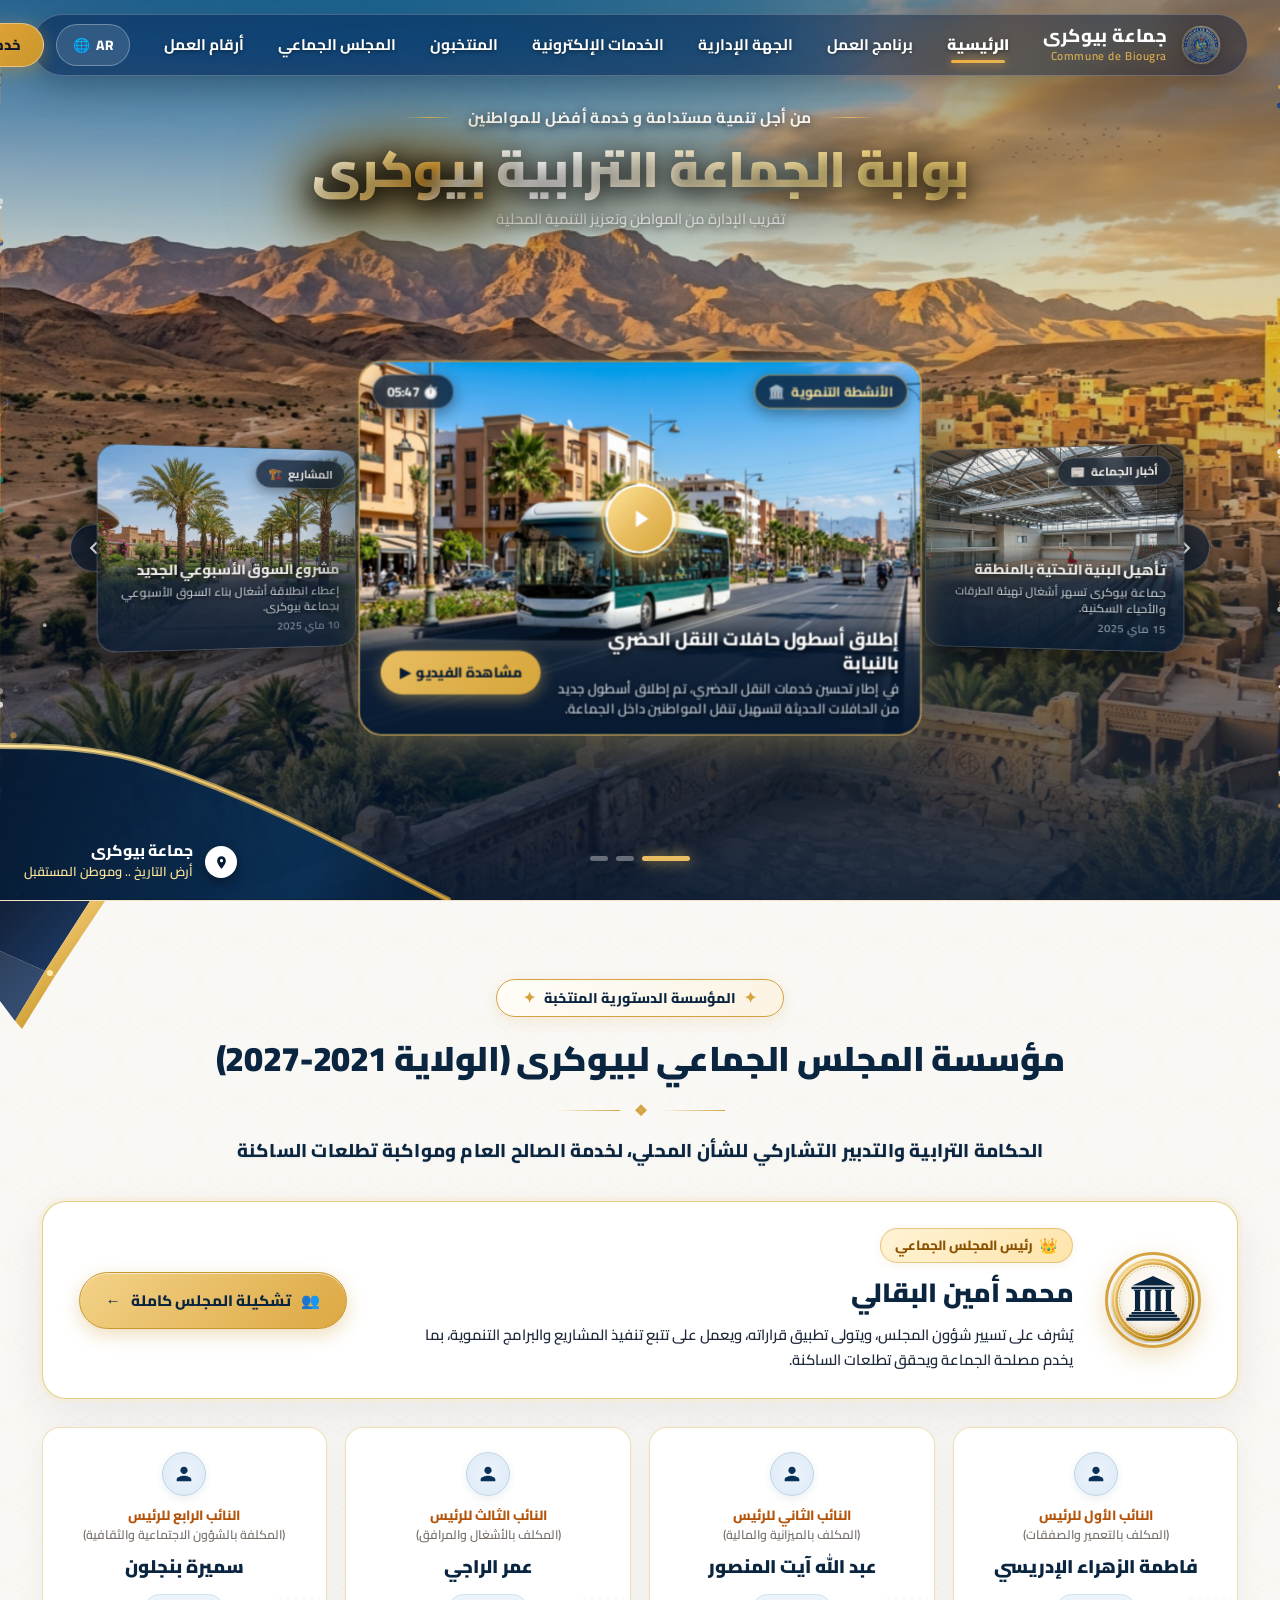
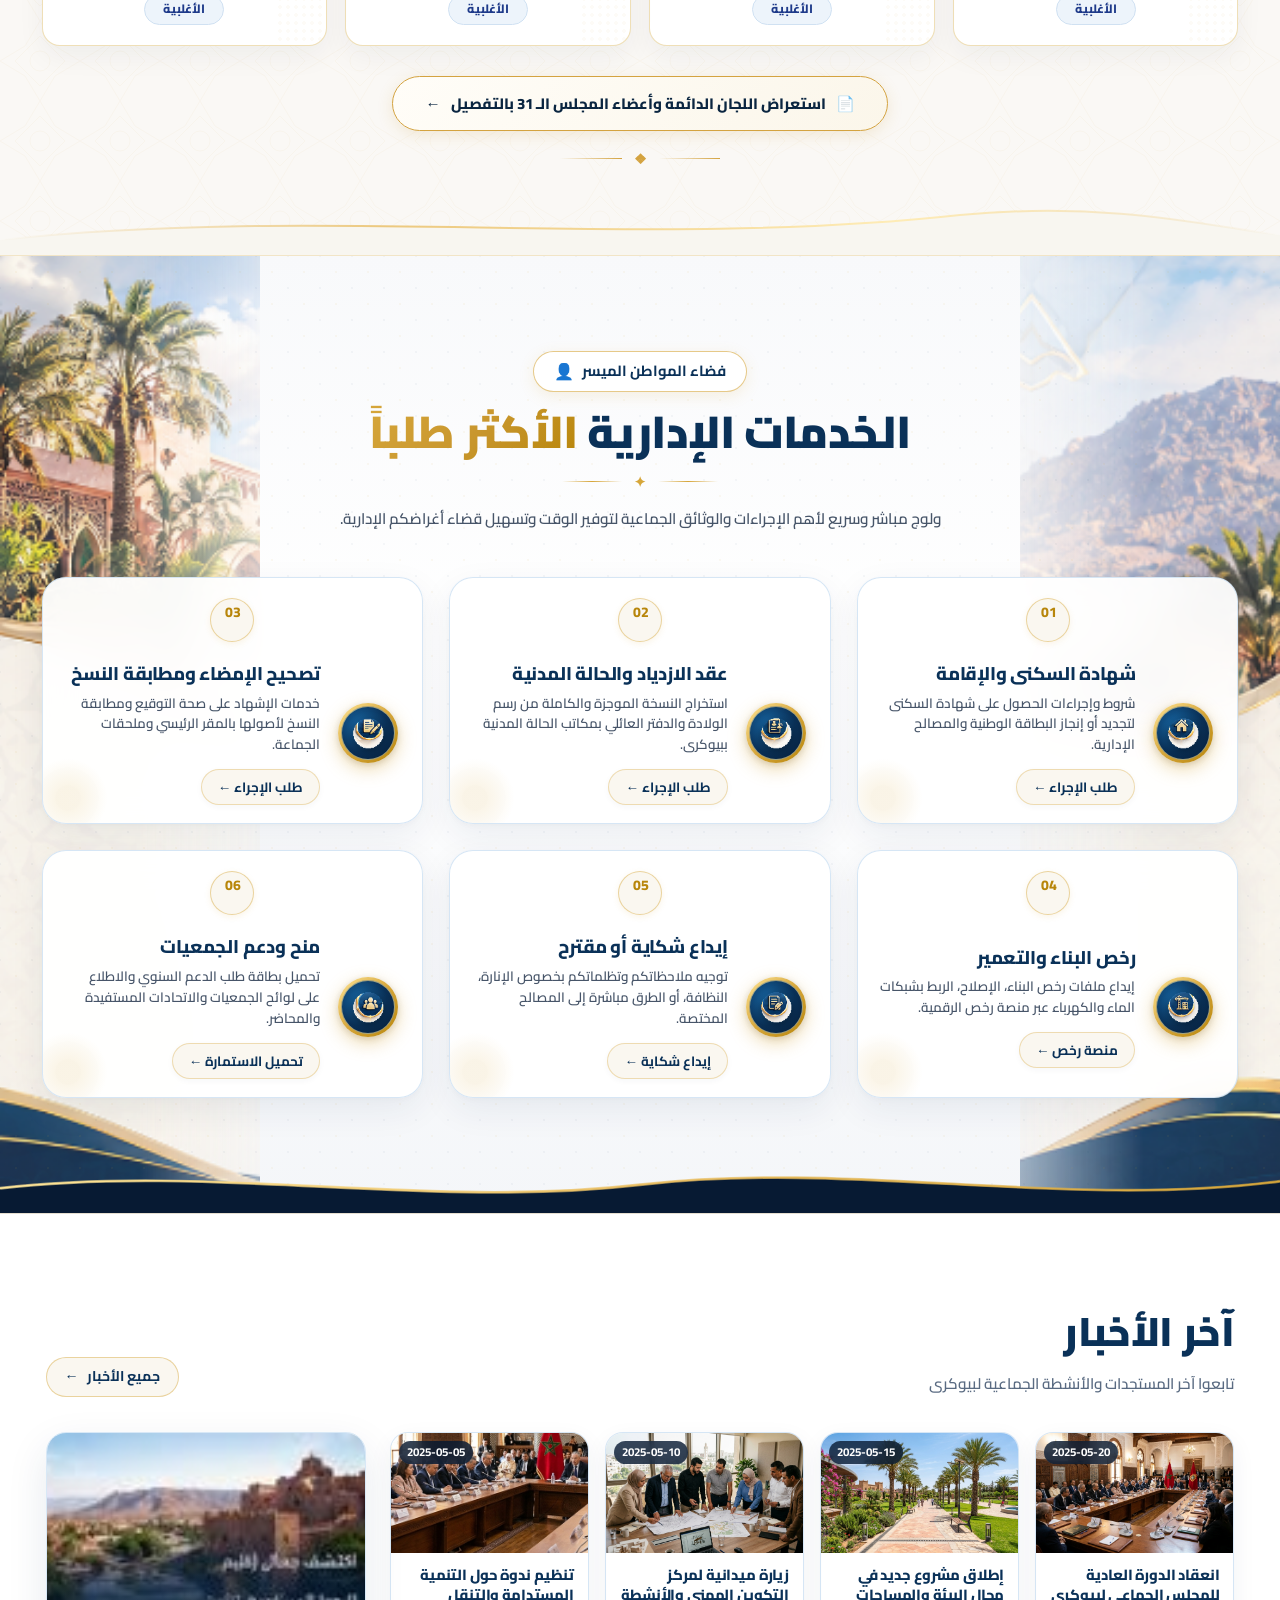
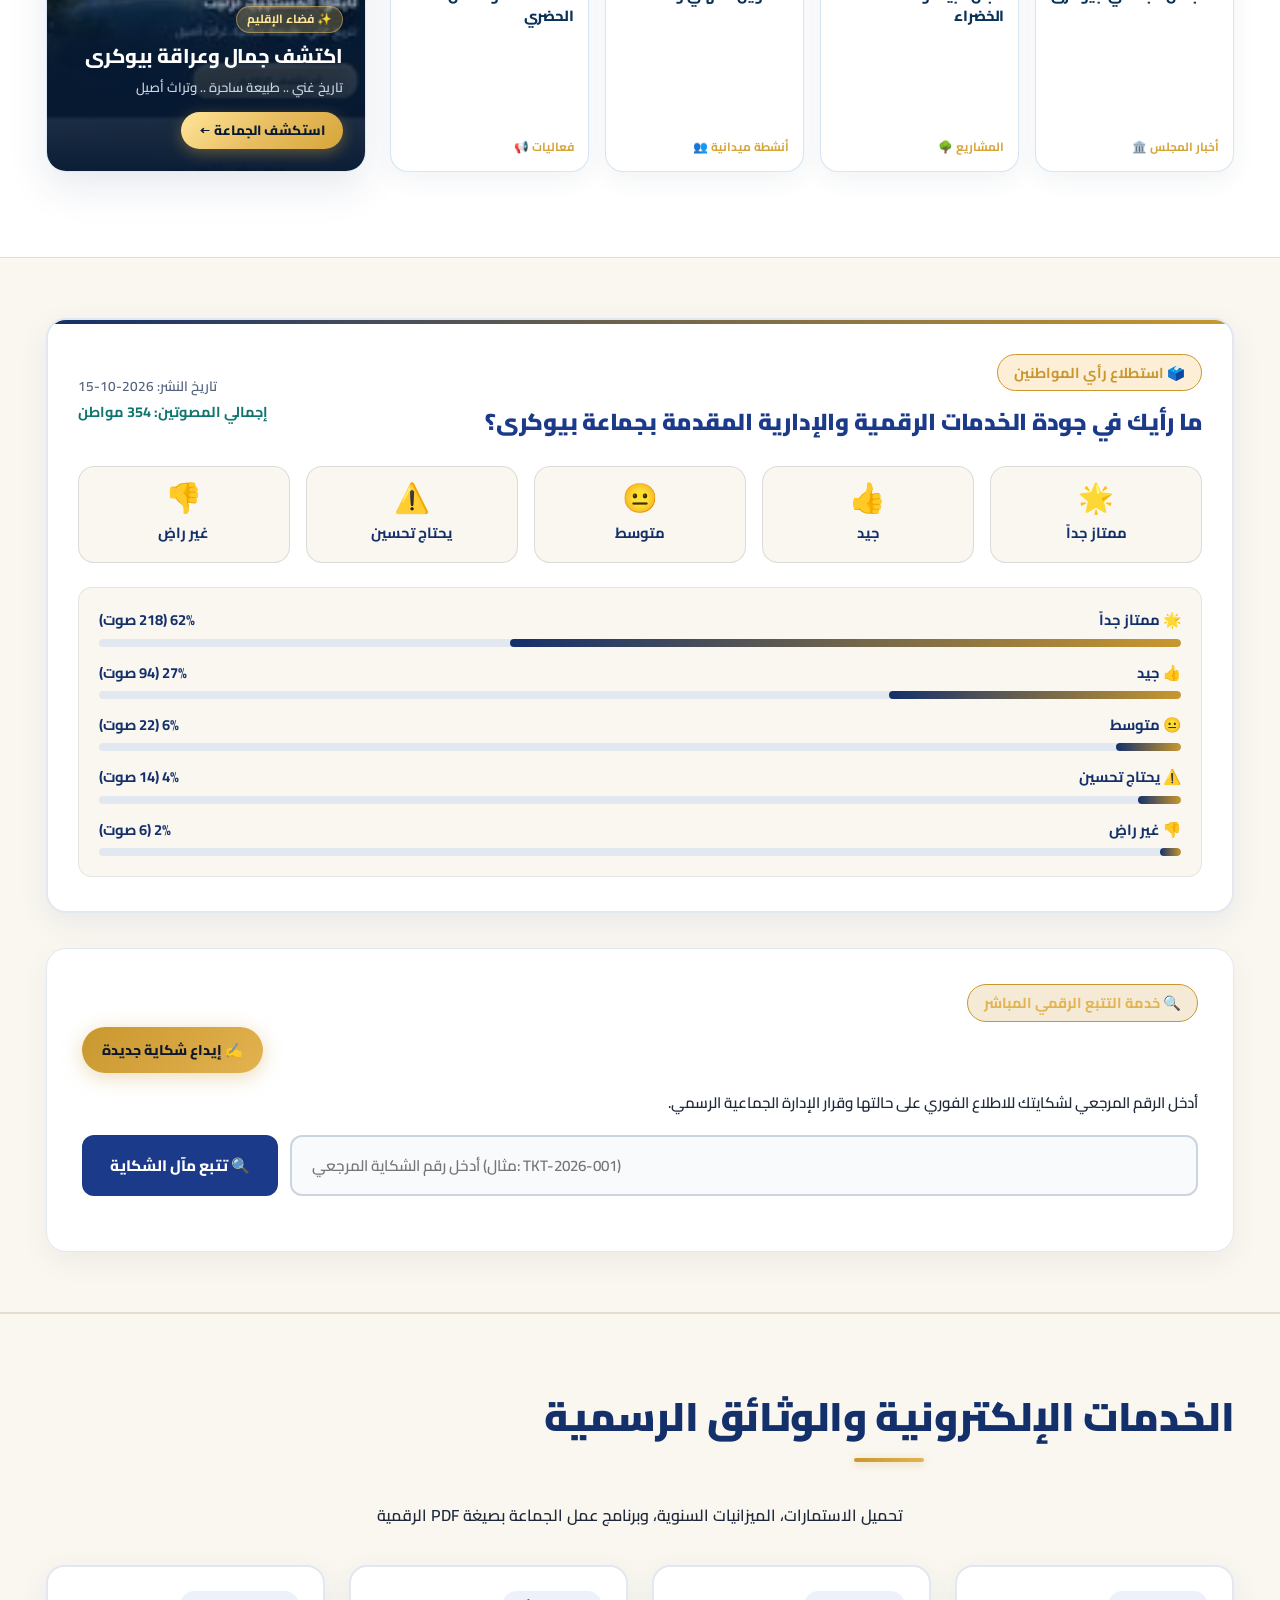
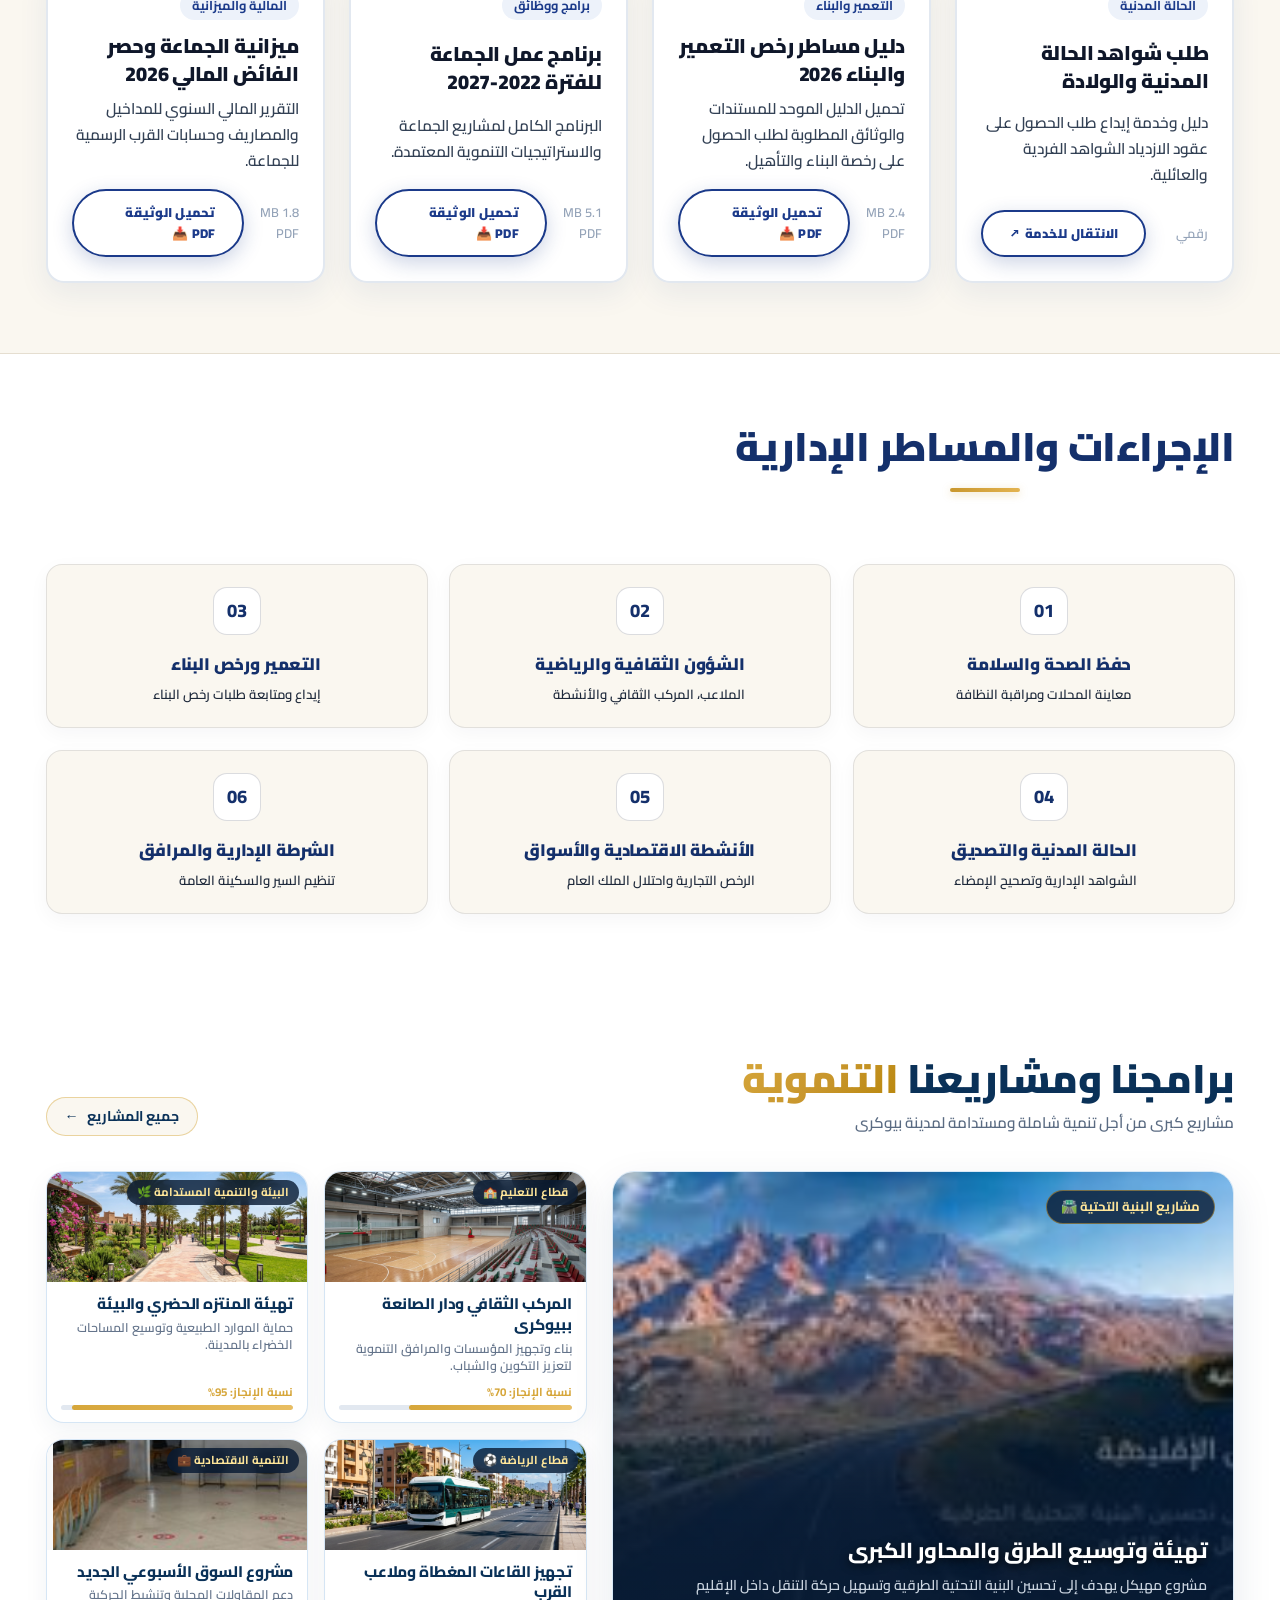
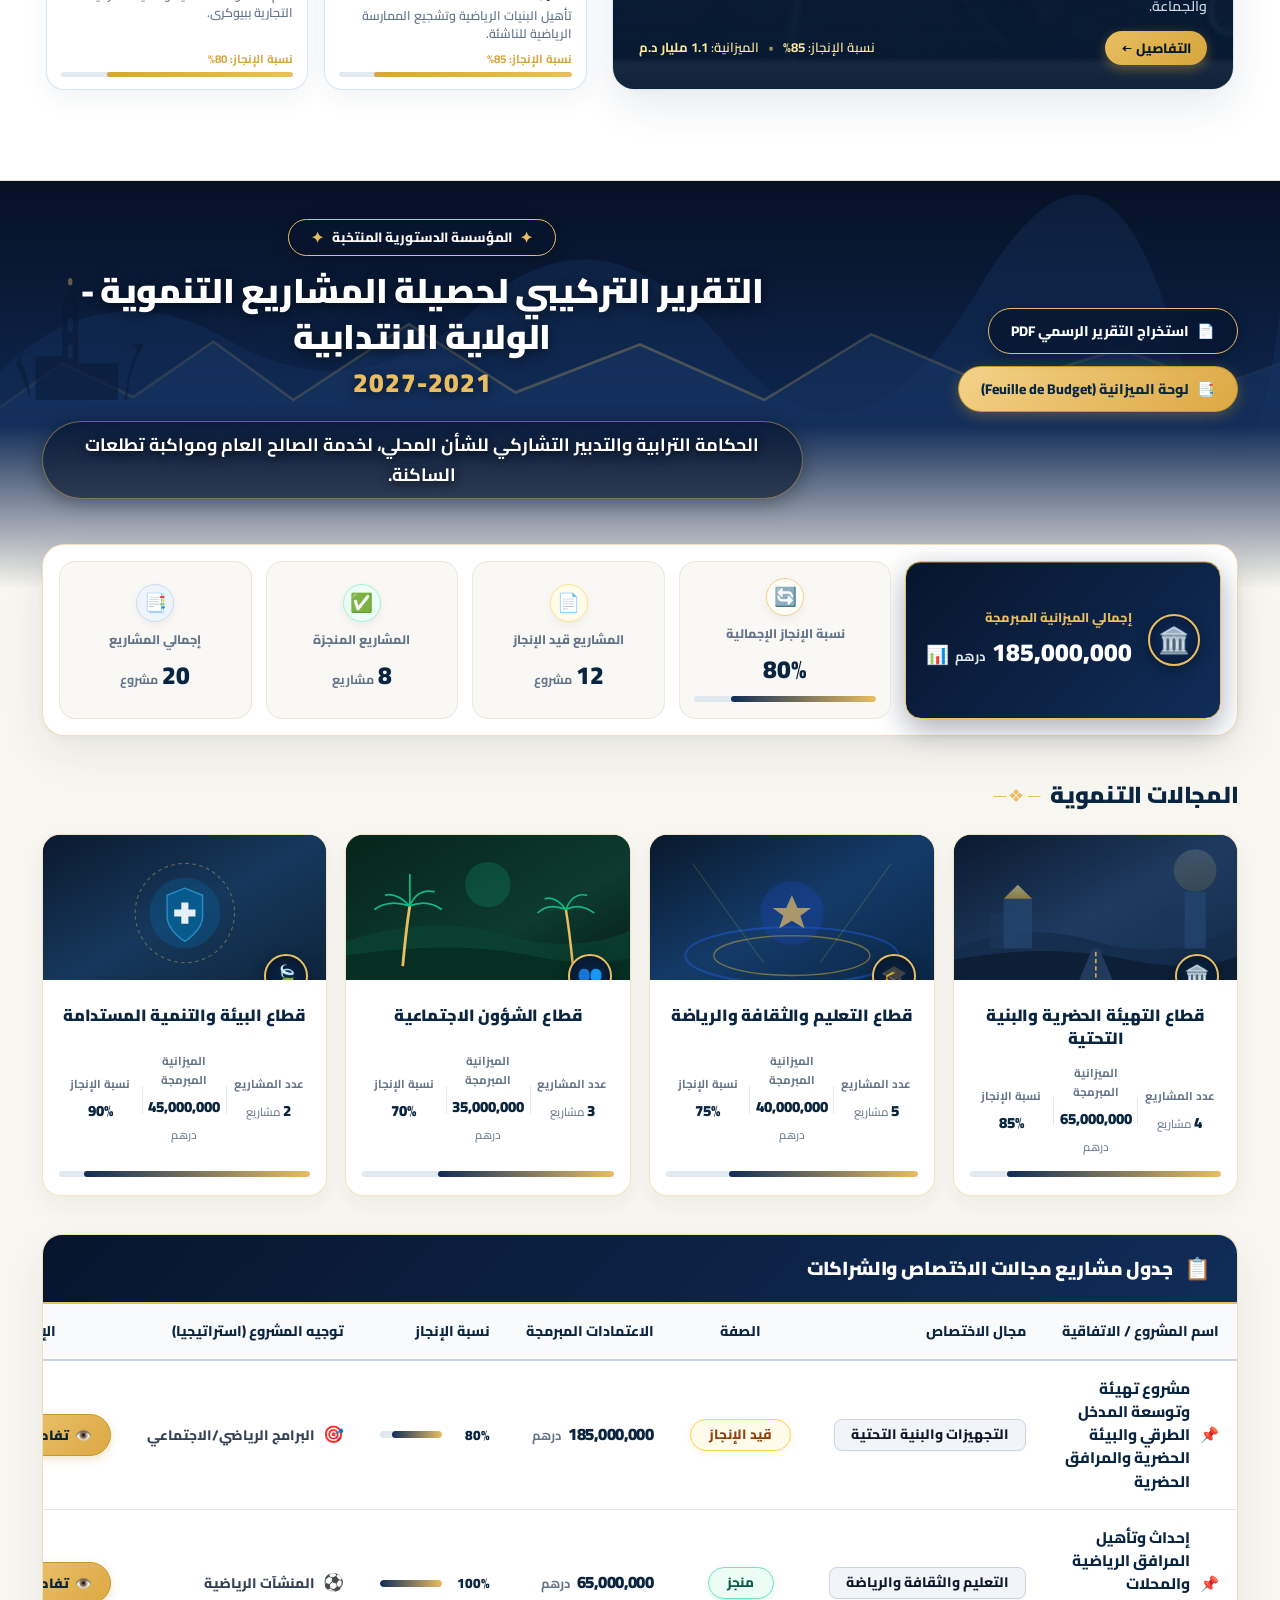
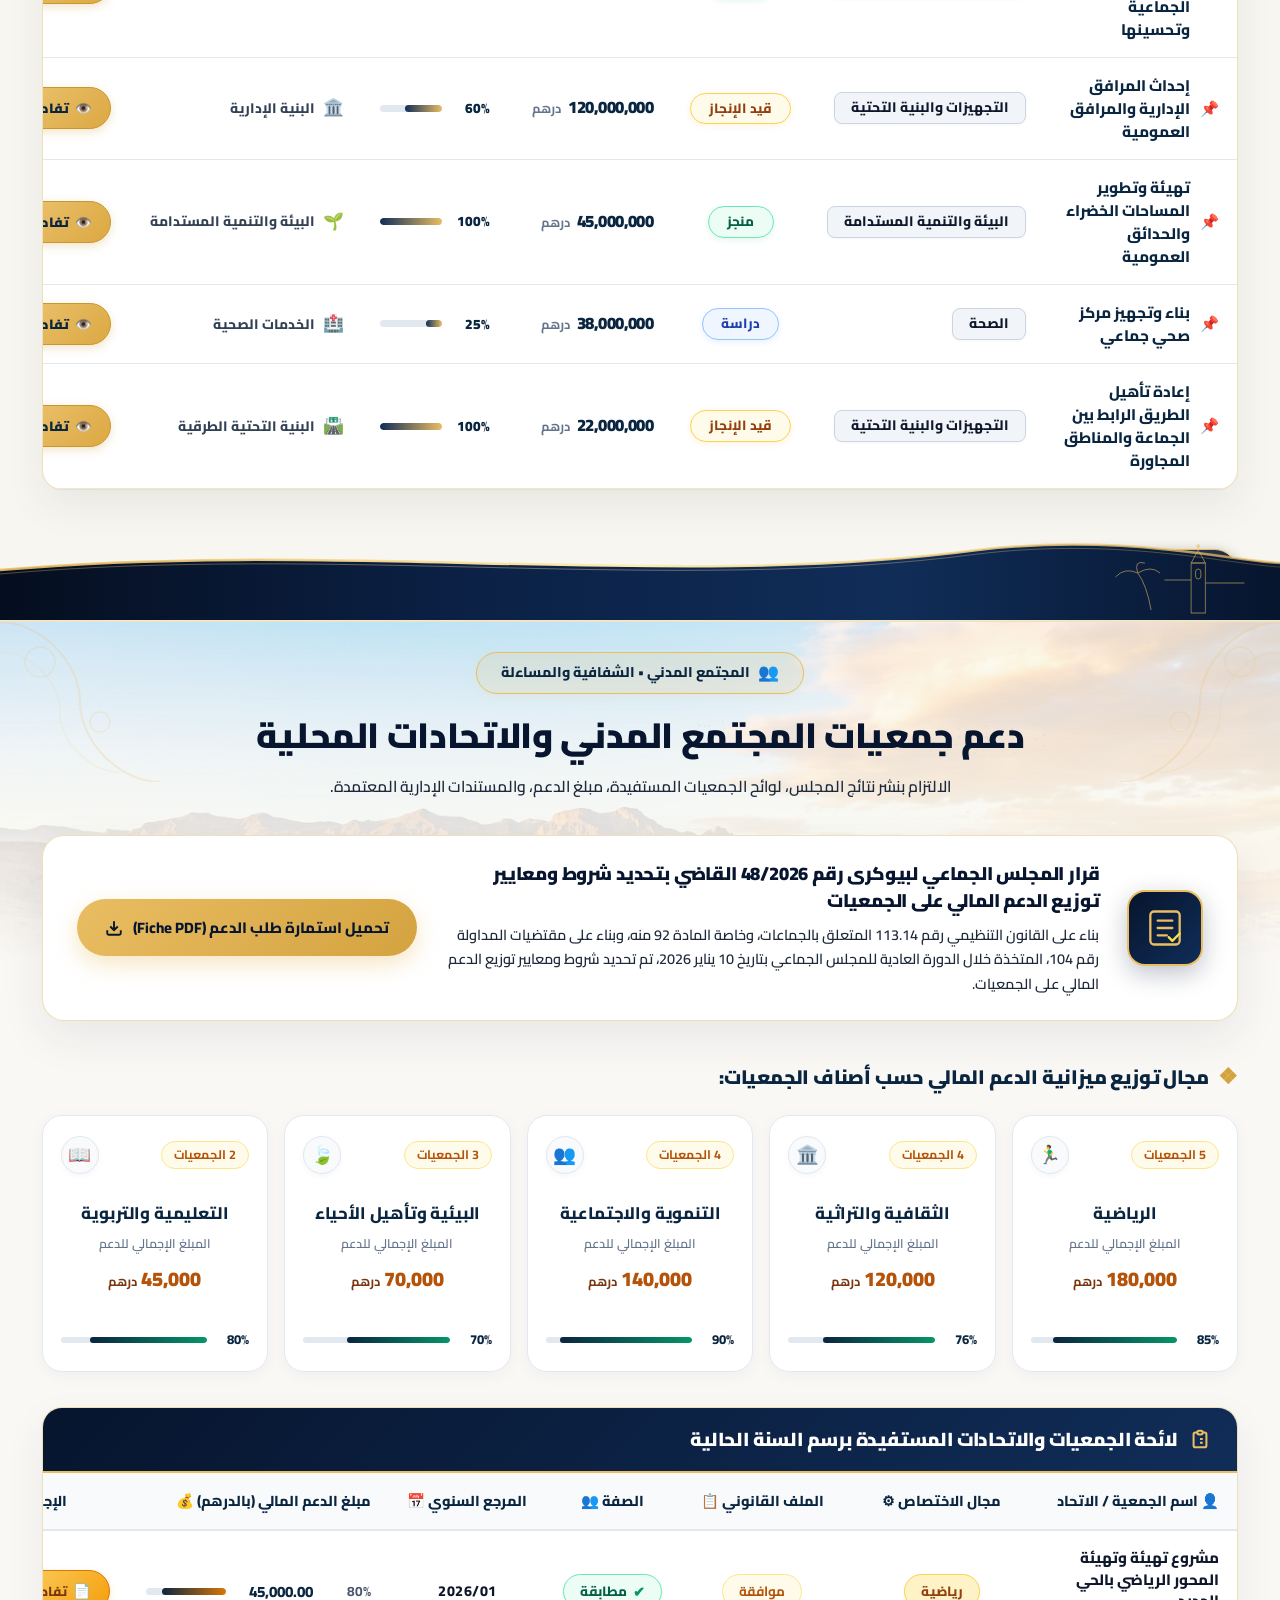
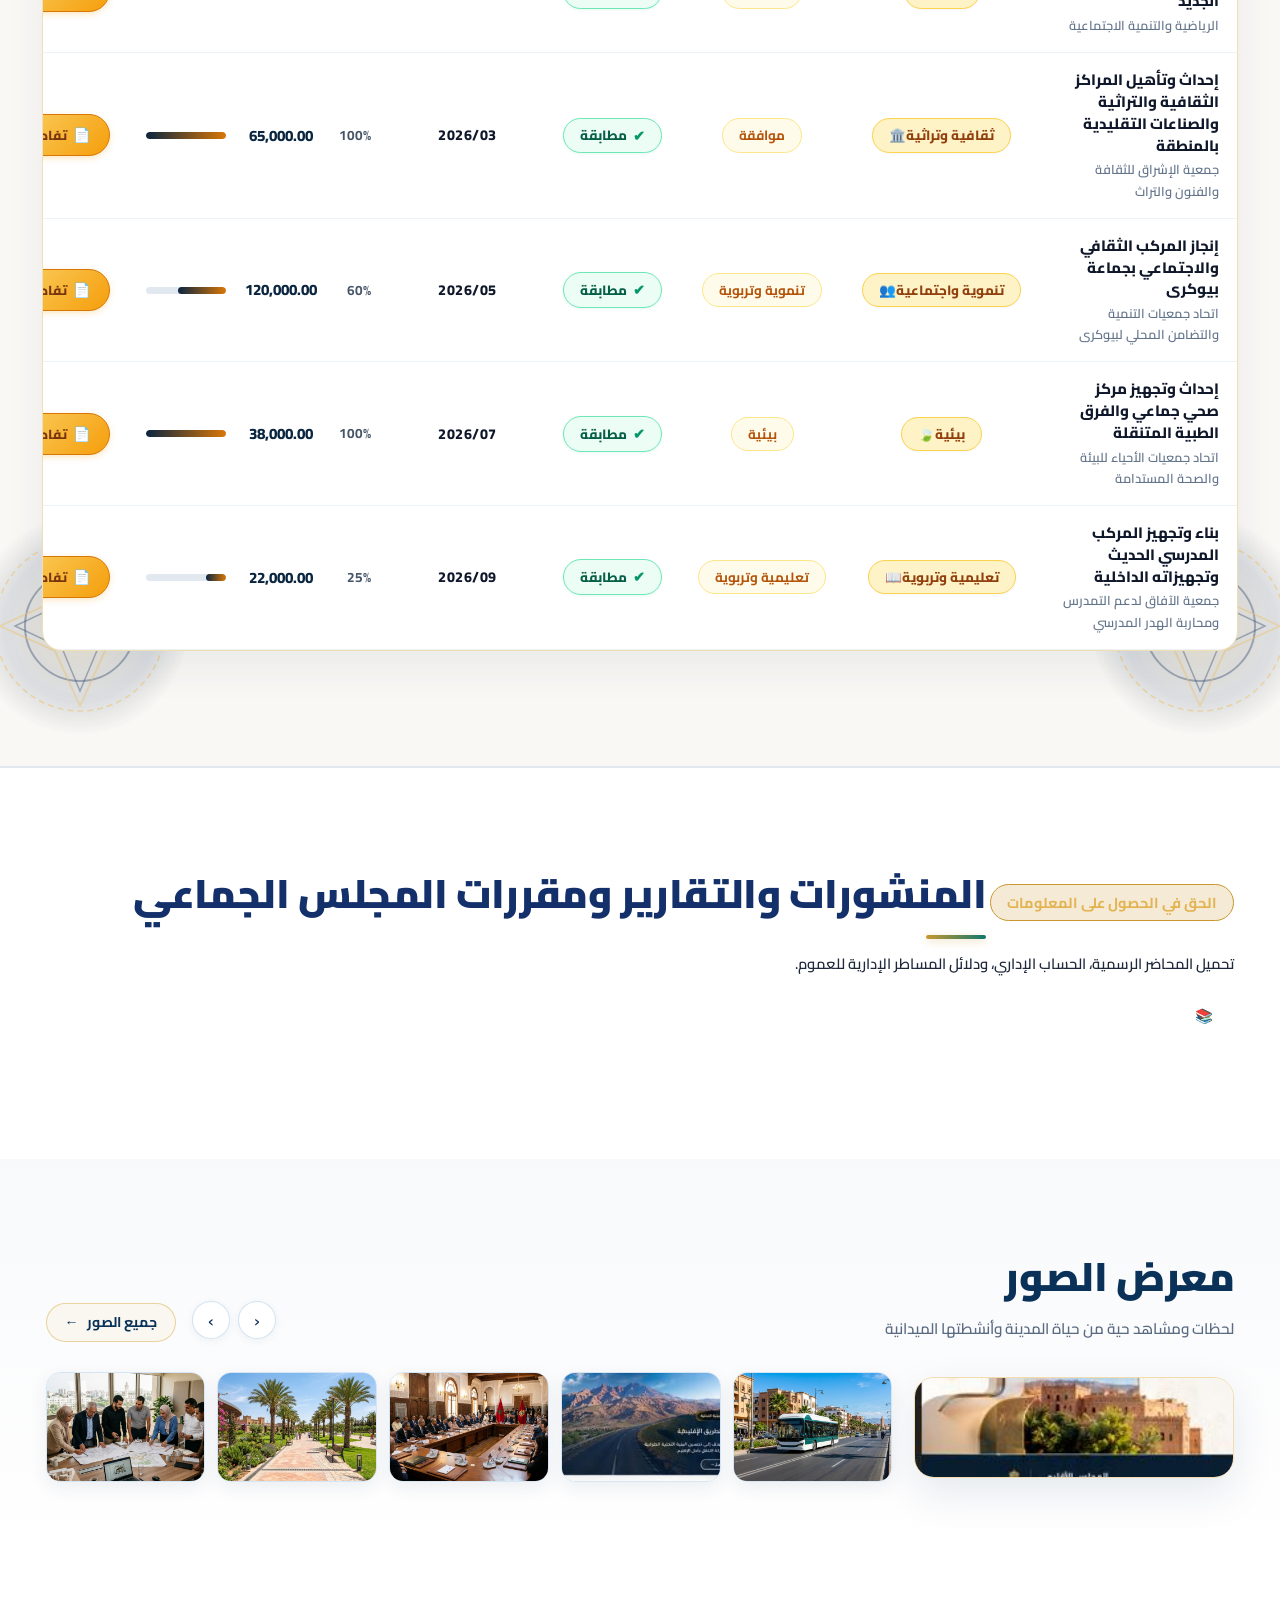
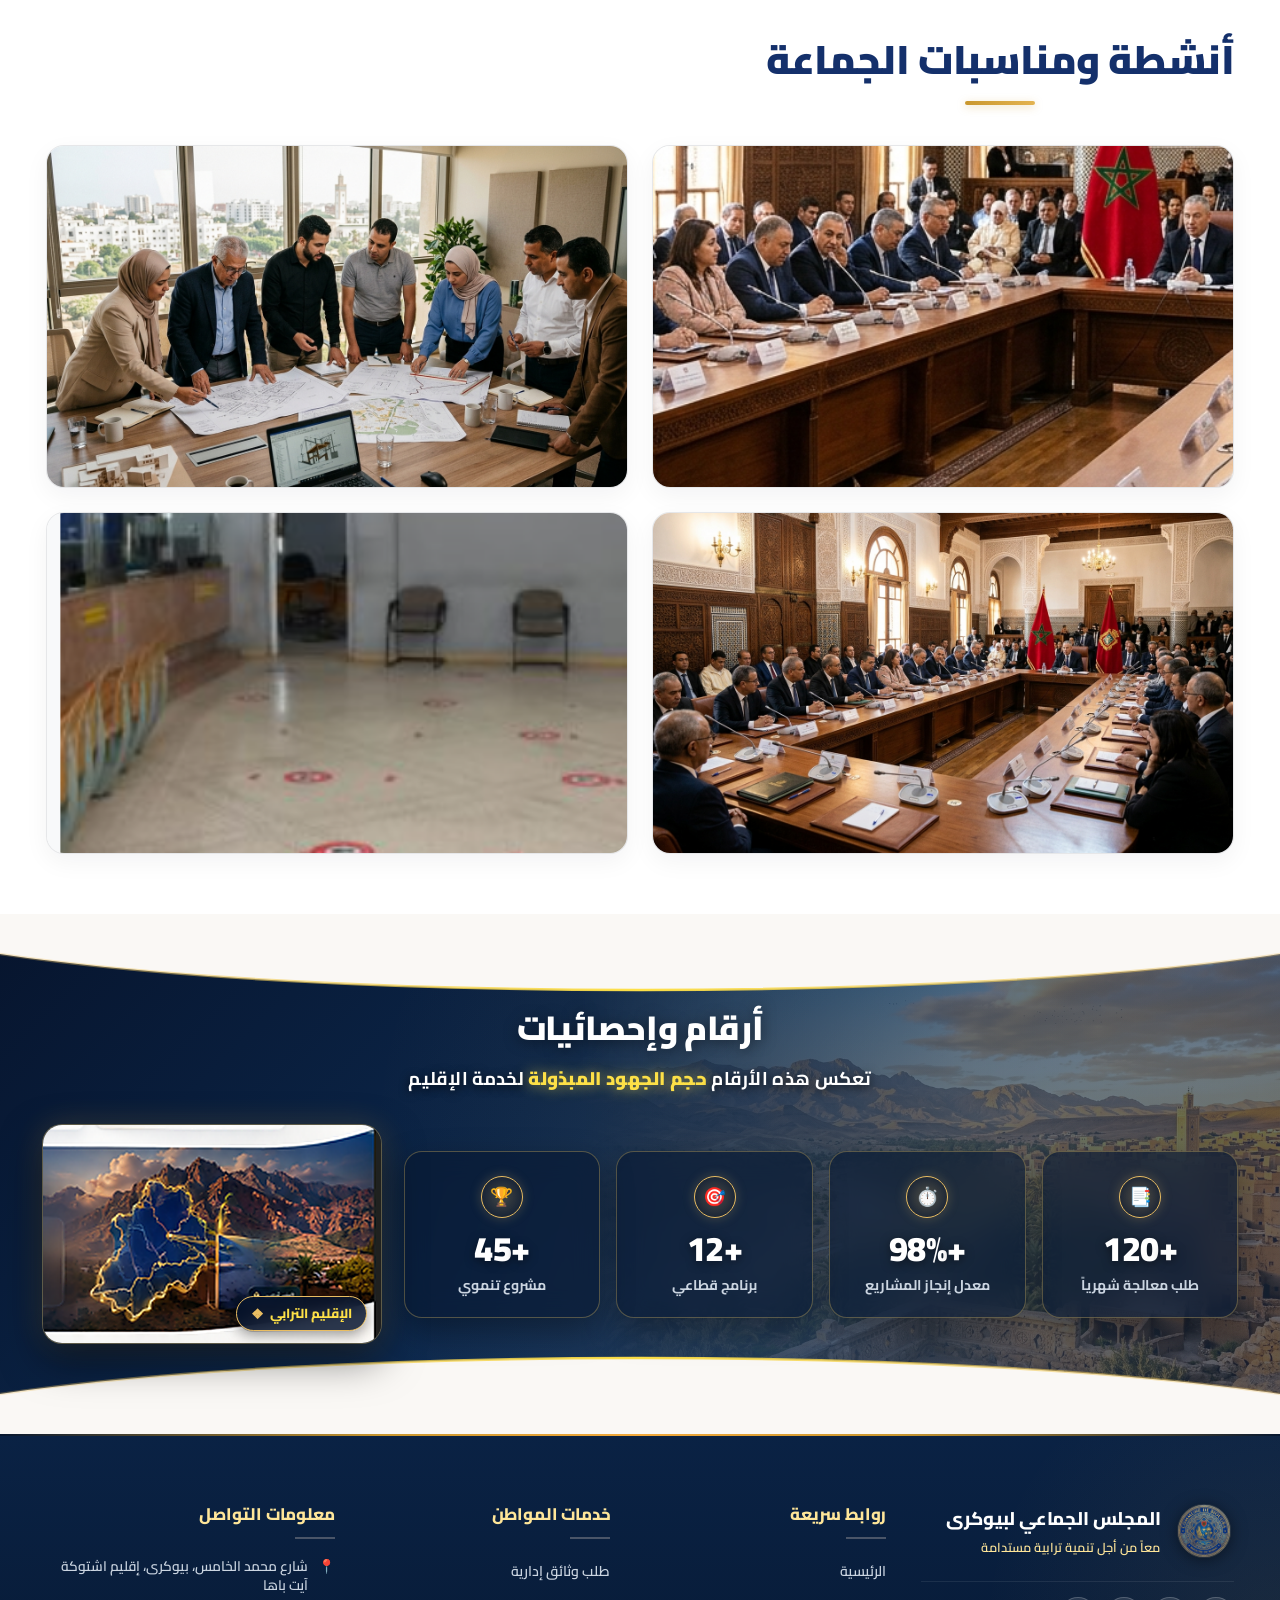
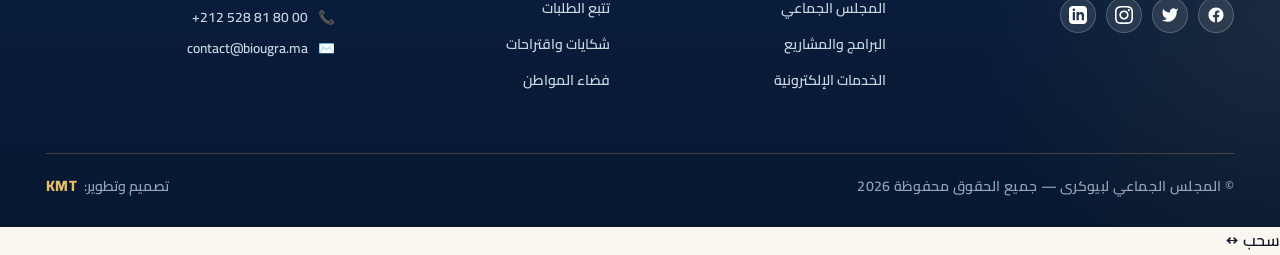
==== commit e48cd8cc: "feat(subventions): redesign civil society subventions showcase matching master luxury reference" ====
--- a/index.html
+++ b/index.html
@@ -12,8 +12,8 @@
     <link href="https://fonts.googleapis.com/css2?family=Cairo:wght@400;600;700;800;900&family=IBM+Plex+Sans+Arabic:wght@300;400;500;600;700&family=Reem+Kufi:wght@500;600;700&family=Plus+Jakarta+Sans:wght@400;600;700;800&display=swap" rel="stylesheet">
     
     <!-- CSS Stylesheets (Souss-Massa 10/10 Moroccan Architecture Suite) -->
-    <link rel="stylesheet" href="style.css?v=33.0">
-    <link rel="stylesheet" href="moroccan-suite.css?v=33.0">
+    <link rel="stylesheet" href="style.css?v=45.0">
+    <link rel="stylesheet" href="moroccan-suite.css?v=60.0">
 </head>
 <body id="appBody">
     <!-- Scroll Progress Indicator Bar -->
@@ -269,73 +269,204 @@
     </section>
 
     <!-- ==========================================
-         SECTION: MANDATE 2021-2027 (المجلس الجماعي والمكتب المسير)
+         SECTION: MANDATE 2021-2027 (المؤسسة الدستورية المنتخبة - 100% PURE CODE LUXURY SUITE)
          ========================================== -->
     <section class="mandate-showcase-section" id="mandateSection">
+        <!-- Pure SVG 3D Corner Flourish (No raster images) -->
+        <div class="mandate-tl-flourish">
+            <svg width="120" height="150" viewBox="0 0 120 150" fill="none" xmlns="http://www.w3.org/2000/svg">
+                <defs>
+                    <linearGradient id="mandateTlNavy" x1="0" y1="0" x2="100" y2="100" gradientUnits="userSpaceOnUse">
+                        <stop stop-color="#07152E"/>
+                        <stop offset="0.6" stop-color="#102D58"/>
+                        <stop offset="1" stop-color="#0A2540"/>
+                    </linearGradient>
+                    <linearGradient id="mandateTlGold" x1="0" y1="0" x2="100" y2="100" gradientUnits="userSpaceOnUse">
+                        <stop stop-color="#FFEBB0"/>
+                        <stop offset="0.5" stop-color="#E9BD62"/>
+                        <stop offset="1" stop-color="#B8860B"/>
+                    </linearGradient>
+                </defs>
+                <path d="M0 0 L90 0 L45 70 L0 50 Z" fill="url(#mandateTlNavy)" opacity="0.95"/>
+                <path d="M90 0 L105 0 L55 75 L45 70 Z" fill="url(#mandateTlGold)"/>
+                <path d="M0 50 L45 70 L15 120 L0 100 Z" fill="url(#mandateTlNavy)" opacity="0.85"/>
+                <path d="M45 70 L55 75 L22 128 L15 120 Z" fill="url(#mandateTlGold)"/>
+                <circle cx="50" cy="72" r="3" fill="#FFEBB0"/>
+            </svg>
+        </div>
+
+        <!-- Pure SVG Bottom Wave Layer (No raster images) -->
+        <div class="mandate-bottom-wave-layer">
+            <svg width="100%" height="60" viewBox="0 0 1440 60" preserveAspectRatio="none" fill="none" xmlns="http://www.w3.org/2000/svg">
+                <path d="M0 45 C 360 10, 720 55, 1080 20 C 1260 5, 1380 35, 1440 40 L 1440 60 L 0 60 Z" fill="#F8F6F0"/>
+                <path d="M0 45 C 360 10, 720 55, 1080 20 C 1260 5, 1380 35, 1440 40" stroke="url(#mandateWaveGold)" stroke-width="2" fill="none"/>
+                <defs>
+                    <linearGradient id="mandateWaveGold" x1="0%" y1="0%" x2="100%" y2="0%">
+                        <stop offset="0%" stop-color="#E9BD62" stop-opacity="0"/>
+                        <stop offset="30%" stop-color="#E9BD62" stop-opacity="0.8"/>
+                        <stop offset="70%" stop-color="#FFEBB0" stop-opacity="0.9"/>
+                        <stop offset="100%" stop-color="#E9BD62" stop-opacity="0"/>
+                    </linearGradient>
+                </defs>
+            </svg>
+        </div>
+
+        <div class="mandate-zellige-pattern"></div>
+
         <div class="container mandate-container">
             <!-- Header centered -->
             <div class="mandate-header-center">
-                <span class="mandate-sub-pill">المؤسسة الدستورية المنتخبة</span>
+                <div class="mandate-constitutional-badge">
+                    <span class="star-accent">✦</span>
+                    <span>المؤسسة الدستورية المنتخبة</span>
+                    <span class="star-accent">✦</span>
+                </div>
                 <h2 class="mandate-main-title">مؤسسة المجلس الجماعي لبيوكرى (الولاية 2021-2027)</h2>
                 <div class="mandate-gold-divider">
-                    <span class="divider-diamond"></span>
-                </div>
-                <p class="mandate-subtitle">الحكامة الترابية والتدبير التشاركي للشأن المحلي لخدمة الصالح العام ومواكبة تطلعات الساكنة.</p>
-            </div>
-
-            <!-- Featured Mayor Card -->
+                    <span class="divider-line"></span>
+                    <span class="divider-diamond">❖</span>
+                    <span class="divider-line"></span>
+                </div>
+                <p class="mandate-subtitle">الحكامة الترابية والتدبير التشاركي للشأن المحلي، لخدمة الصالح العام ومواكبة تطلعات الساكنة</p>
+            </div>
+
+            <!-- Featured Mayor Glass & Porcelain Leadership Card -->
             <div class="mandate-mayor-card">
                 <div class="mayor-avatar-col">
                     <div class="mayor-seal-avatar" title="شعار جماعة بيوكرى">
-                        <span class="mayor-seal-icon">🏛️</span>
+                        <!-- Pure Vector SVG Medallion (Infinitely Scalable & Sharp) -->
+                        <svg class="mayor-medallion-svg" width="86" height="86" viewBox="0 0 100 100" xmlns="http://www.w3.org/2000/svg">
+                            <defs>
+                                <linearGradient id="goldRimGrad" x1="0%" y1="0%" x2="100%" y2="100%">
+                                    <stop offset="0%" stop-color="#FFEBB0"/>
+                                    <stop offset="30%" stop-color="#E9BD62"/>
+                                    <stop offset="70%" stop-color="#B8860B"/>
+                                    <stop offset="100%" stop-color="#8C5302"/>
+                                </linearGradient>
+                                <radialGradient id="porcelainInner" cx="50%" cy="45%" r="50%">
+                                    <stop offset="0%" stop-color="#FFFFFF"/>
+                                    <stop offset="80%" stop-color="#FAF5EC"/>
+                                    <stop offset="100%" stop-color="#EFE6D4"/>
+                                </radialGradient>
+                                <filter id="medallionShadow" x="-10%" y="-10%" width="120%" height="120%">
+                                    <feDropShadow dx="0" dy="2" stdDeviation="2" flood-color="#07152E" flood-opacity="0.25"/>
+                                </filter>
+                            </defs>
+                            <circle cx="50" cy="50" r="48" fill="url(#goldRimGrad)" filter="url(#medallionShadow)"/>
+                            <circle cx="50" cy="50" r="45" fill="none" stroke="#FFFFFF" stroke-width="1" opacity="0.6"/>
+                            <circle cx="50" cy="50" r="42" fill="url(#porcelainInner)" stroke="#D4A340" stroke-width="1.5"/>
+                            <circle cx="50" cy="50" r="39" fill="none" stroke="#D4A340" stroke-width="0.8" stroke-dasharray="2,2"/>
+                            <!-- Classical Civic Temple Pediment & Pillars -->
+                            <g fill="#0A2540">
+                                <polygon points="50,22 26,33 74,33"/>
+                                <rect x="25" y="34.5" width="50" height="3" rx="0.5"/>
+                                <rect x="29" y="39" width="6" height="23" rx="1"/>
+                                <rect x="41" y="39" width="6" height="23" rx="1"/>
+                                <rect x="53" y="39" width="6" height="23" rx="1"/>
+                                <rect x="65" y="39" width="6" height="23" rx="1"/>
+                                <rect x="28" y="38" width="8" height="1.5"/>
+                                <rect x="40" y="38" width="8" height="1.5"/>
+                                <rect x="52" y="38" width="8" height="1.5"/>
+                                <rect x="64" y="38" width="8" height="1.5"/>
+                                <rect x="28" y="61.5" width="8" height="1.5"/>
+                                <rect x="40" y="61.5" width="8" height="1.5"/>
+                                <rect x="52" y="61.5" width="8" height="1.5"/>
+                                <rect x="64" y="61.5" width="8" height="1.5"/>
+                                <rect x="25" y="64" width="50" height="2.5" rx="0.5"/>
+                                <rect x="22" y="67" width="56" height="3" rx="0.8"/>
+                                <rect x="19" y="70.5" width="62" height="3.5" rx="1"/>
+                            </g>
+                        </svg>
                     </div>
                 </div>
                 <div class="mayor-info">
-                    <span class="mayor-role-badge" id="mandateMayorRole">رئيس المجلس الجماعي</span>
+                    <div class="mayor-role-badge">
+                        <span class="badge-crown">👑</span>
+                        <span id="mandateMayorRole">رئيس المجلس الجماعي</span>
+                    </div>
                     <h3 class="mayor-name" id="mandateMayorName">محمد أمين البقالي</h3>
-                    <p class="mayor-quote">«نعمل جاهدين بتنسيق تام مع كافة مكونات المجلس والمجتمع المدني والسلطات الإقليمية على تنزيل برنامج عمل جماعة بيوكرى، وتحديث المرافق الحيوية لتكون مدينتنا قطباً عمرانياً واقتصادياً رائداً بإقليم اشتوكة آيت باها.»</p>
+                    <p class="mayor-quote" id="mandateMayorQuote">يُشرف على تسيير شؤون المجلس، ويتولى تطبيق قراراته، ويعمل على تتبع تنفيذ المشاريع والبرامج التنموية، بما يخدم مصلحة الجماعة ويحقق تطلعات الساكنة.</p>
                 </div>
                 <div class="mayor-action-col">
                     <button type="button" onclick="openMandateModal()" class="btn-mandate-roster">
                         <span class="btn-icon">👥</span>
                         <span>تشكيلة المجلس كاملة</span>
+                        <span class="btn-arrow">←</span>
                     </button>
                 </div>
             </div>
 
             <!-- 4 Vice Presidents Grid -->
             <div class="bureau-members-grid" id="mandateBureauGrid">
-                <!-- Card 1 -->
+                <!-- Card 1 (النائب الأول) -->
                 <div class="bureau-card" onclick="openMandateModal()" role="button" tabindex="0">
-                    <div class="bureau-role">النائب الأول للرئيس (المكلف بالتعمير والممتلكات)</div>
+                    <div class="vice-card-zellige-watermark"></div>
+                    <div class="vice-medallion-icon">
+                        <svg width="22" height="22" viewBox="0 0 24 24" fill="#0A3158">
+                            <path d="M12 12c2.21 0 4-1.79 4-4s-1.79-4-4-4-4 1.79-4 4 1.79 4 4 4zm0 2c-2.67 0-8 1.34-8 4v2h16v-2c0-2.66-5.33-4-8-4z"/>
+                        </svg>
+                    </div>
+                    <div class="bureau-role">النائب الأول للرئيس</div>
+                    <div class="bureau-assignment">(المكلف بالتعمير والصفقات)</div>
                     <div class="bureau-name">فاطمة الزهراء الإدريسي</div>
                     <div class="bureau-party">الأغلبية</div>
                 </div>
-                <!-- Card 2 -->
+
+                <!-- Card 2 (النائب الثاني) -->
                 <div class="bureau-card" onclick="openMandateModal()" role="button" tabindex="0">
-                    <div class="bureau-role">النائب الثاني للرئيس (المكلف بالميزانية والمالية)</div>
-                    <div class="bureau-name">عبد الله أيت المنصور</div>
+                    <div class="vice-card-zellige-watermark"></div>
+                    <div class="vice-medallion-icon">
+                        <svg width="22" height="22" viewBox="0 0 24 24" fill="#0A3158">
+                            <path d="M12 12c2.21 0 4-1.79 4-4s-1.79-4-4-4-4 1.79-4 4 1.79 4 4 4zm0 2c-2.67 0-8 1.34-8 4v2h16v-2c0-2.66-5.33-4-8-4z"/>
+                        </svg>
+                    </div>
+                    <div class="bureau-role">النائب الثاني للرئيس</div>
+                    <div class="bureau-assignment">(المكلف بالميزانية والمالية)</div>
+                    <div class="bureau-name">عبد الله آيت المنصور</div>
                     <div class="bureau-party">الأغلبية</div>
                 </div>
-                <!-- Card 3 -->
+
+                <!-- Card 3 (النائب الثالث) -->
                 <div class="bureau-card" onclick="openMandateModal()" role="button" tabindex="0">
-                    <div class="bureau-role">النائب الثالث للرئيس (المكلف بالأشغال والمرافق)</div>
+                    <div class="vice-card-zellige-watermark"></div>
+                    <div class="vice-medallion-icon">
+                        <svg width="22" height="22" viewBox="0 0 24 24" fill="#0A3158">
+                            <path d="M12 12c2.21 0 4-1.79 4-4s-1.79-4-4-4-4 1.79-4 4 1.79 4 4 4zm0 2c-2.67 0-8 1.34-8 4v2h16v-2c0-2.66-5.33-4-8-4z"/>
+                        </svg>
+                    </div>
+                    <div class="bureau-role">النائب الثالث للرئيس</div>
+                    <div class="bureau-assignment">(المكلف بالأشغال والمرافق)</div>
                     <div class="bureau-name">عمر الراجي</div>
                     <div class="bureau-party">الأغلبية</div>
                 </div>
-                <!-- Card 4 -->
+
+                <!-- Card 4 (النائب الرابع) -->
                 <div class="bureau-card" onclick="openMandateModal()" role="button" tabindex="0">
-                    <div class="bureau-role">النائب الرابع للرئيس (المكلفة بالشؤون الاجتماعية والثقافية)</div>
+                    <div class="vice-card-zellige-watermark"></div>
+                    <div class="vice-medallion-icon">
+                        <svg width="22" height="22" viewBox="0 0 24 24" fill="#0A3158">
+                            <path d="M12 12c2.21 0 4-1.79 4-4s-1.79-4-4-4-4 1.79-4 4 1.79 4 4 4zm0 2c-2.67 0-8 1.34-8 4v2h16v-2c0-2.66-5.33-4-8-4z"/>
+                        </svg>
+                    </div>
+                    <div class="bureau-role">النائب الرابع للرئيس</div>
+                    <div class="bureau-assignment">(المكلفة بالشؤون الاجتماعية والثقافية)</div>
                     <div class="bureau-name">سميرة بنجلون</div>
                     <div class="bureau-party">الأغلبية</div>
                 </div>
             </div>
 
-            <!-- Bottom Detail Link -->
+            <!-- Bottom Action & Ornamental Diamond -->
             <div class="mandate-bottom-action">
                 <button type="button" onclick="openMandateModal()" class="btn-mandate-details">
-                    <span>📑 استعراض اللجان الدائمة وأعضاء المجلس الـ 31 بالتفصيل ←</span>
+                    <span class="btn-doc-icon">📄</span>
+                    <span>استعراض اللجان الدائمة وأعضاء المجلس الـ 31 بالتفصيل</span>
+                    <span class="btn-arrow">←</span>
                 </button>
+                <div class="mandate-bottom-ornament">
+                    <span class="ornament-line"></span>
+                    <span class="ornament-diamond">❖</span>
+                    <span class="ornament-line"></span>
+                </div>
             </div>
         </div>
     </section>
@@ -1007,118 +1138,866 @@
     </section>
 
     <!-- ==========================================
-         SECTION: SYNTHESIS REPORT (التقرير التركيبي ومشاريع الاختصاصات)
+         SECTION: SYNTHESIS REPORT (التقرير التركيبي ومشاريع الاختصاصات - 100% PURE CODE LUXURY SUITE)
          ========================================== -->
     <section class="synthesis-section" id="synthesisSection">
-        <div class="container">
-            <div style="display: flex; justify-content: space-between; align-items: flex-end; flex-wrap: wrap; gap: 16px; margin-bottom: 30px;">
-                <div>
-                    <span class="hero-badge-tag" style="background: rgba(201, 151, 46, 0.2); color: #E3B351; border-color: #C9972E;">برنامج عمل الجماعة • حصيلة الإنجاز</span>
-                    <h2 class="section-title" style="color: var(--primary-color); margin-top: 8px;" id="synthesisReportTitle">التقرير التركيبي لحصيلة المشاريع التنموية (2021-2027)</h2>
-                </div>
-                <div style="display: flex; gap: 10px; flex-wrap: wrap;">
-                    <button type="button" onclick="openBudgetSheetModal()" class="btn-footer-chikaya" style="background: rgba(201, 151, 46, 0.2); border-color: #C9972E; color: #E3B351;">
-                        <span>📊 ورقة الميزانية (Feuille de Budget)</span>
+        <!-- Pure Vector & CSS Scenic Mountain Banner Header -->
+        <div class="synthesis-hero-banner">
+            <!-- Pure SVG Panoramic Anti-Atlas Mountains & Kasbah Skyline -->
+            <svg class="synthesis-banner-vector-art" viewBox="0 0 1440 280" preserveAspectRatio="none" xmlns="http://www.w3.org/2000/svg">
+                <defs>
+                    <linearGradient id="skyGrad" x1="0%" y1="0%" x2="0%" y2="100%">
+                        <stop offset="0%" stop-color="#050E1F"/>
+                        <stop offset="50%" stop-color="#0B2044"/>
+                        <stop offset="85%" stop-color="#102D58"/>
+                        <stop offset="100%" stop-color="#F8F6F0"/>
+                    </linearGradient>
+                    <linearGradient id="mountainBackGrad" x1="0%" y1="0%" x2="0%" y2="100%">
+                        <stop offset="0%" stop-color="#1A3A6B" stop-opacity="0.45"/>
+                        <stop offset="100%" stop-color="#0B2044" stop-opacity="0.85"/>
+                    </linearGradient>
+                    <linearGradient id="mountainMidGrad" x1="0%" y1="0%" x2="0%" y2="100%">
+                        <stop offset="0%" stop-color="#244B85" stop-opacity="0.35"/>
+                        <stop offset="100%" stop-color="#07152E" stop-opacity="0.95"/>
+                    </linearGradient>
+                    <linearGradient id="goldHaze" x1="0%" y1="0%" x2="100%" y2="0%">
+                        <stop offset="0%" stop-color="#E9BD62" stop-opacity="0.1"/>
+                        <stop offset="50%" stop-color="#E9BD62" stop-opacity="0.45"/>
+                        <stop offset="100%" stop-color="#E9BD62" stop-opacity="0.05"/>
+                    </linearGradient>
+                </defs>
+                <rect width="1440" height="280" fill="url(#skyGrad)"/>
+                <!-- Distant Range -->
+                <path d="M0,130 Q120,60 260,110 T540,85 T820,115 T1100,75 T1320,105 T1440,90 L1440,280 L0,280 Z" fill="url(#mountainBackGrad)"/>
+                <!-- Mid Jagged Peaks -->
+                <path d="M0,155 L70,125 L150,148 L240,110 L330,150 L460,98 L580,145 L720,112 L860,150 L980,105 L1120,142 L1260,115 L1370,140 L1440,125 L1440,280 L0,280 Z" fill="url(#mountainMidGrad)"/>
+                <path d="M0,155 L70,125 L150,148 L240,110 L330,150 L460,98 L580,145 L720,112 L860,150 L980,105 L1120,142 L1260,115 L1370,140 L1440,125" stroke="url(#goldHaze)" stroke-width="2" fill="none"/>
+                <!-- Left: Kasbah & Palm Oasis Silhouette -->
+                <g fill="#07152E" opacity="0.65">
+                    <rect x="70" y="85" width="18" height="65"/>
+                    <polygon points="70,85 79,72 88,85"/>
+                    <circle cx="79" cy="69" r="2.5" fill="#E9BD62"/>
+                    <rect x="76" y="94" width="6" height="10" rx="3" fill="#102D58"/>
+                    <rect x="76" y="112" width="6" height="10" rx="3" fill="#102D58"/>
+                    <rect x="40" y="120" width="30" height="30"/>
+                    <rect x="88" y="125" width="45" height="25"/>
+                    <path d="M140,150 Q145,125 155,115 Q145,110 135,118 Q148,110 162,112 Q145,128 143,150 Z"/>
+                    <path d="M35,150 Q30,128 20,120 Q32,114 42,122 Q28,112 18,125 Z"/>
+                </g>
+            </svg>
+
+            <div class="synthesis-banner-overlay"></div>
+            <div class="container synthesis-banner-container">
+                <div class="synthesis-top-nav-actions">
+                    <button type="button" onclick="exportSynthesisReportPDF()" class="btn-synthesis-pdf">
+                        <span class="btn-icon">📄</span>
+                        <span>استخراج التقرير الرسمي PDF</span>
                     </button>
-                    <button type="button" onclick="exportSynthesisReportPDF()" class="btn-footer-chikaya">
-                        <span>📄 استخراج التقرير الرسمي PDF</span>
+                    <button type="button" onclick="openBudgetSheetModal()" class="btn-synthesis-budget">
+                        <span class="btn-icon">📑</span>
+                        <span>لوحة الميزانية (Feuille de Budget)</span>
                     </button>
                 </div>
-            </div>
-
-            <!-- Intro Text Box -->
-            <div class="synthesis-intro-box" id="synthesisReportIntro">
-                في إطار تنزيل مقتضيات القانون التنظيمي 113.14 المتعلق بالجماعات، وتفعيلاً لمبادئ الحكامة الترابية والشفافية في التدبير العمومي، يهدف هذا التقرير التركيبي إلى استعراض حصيلة تنفيذ المشاريع التنموية الكبرى للجماعة الترابية، وتوزيعها الدقيق حسب مجالات الاختصاص الذاتية والمشتركة والمنقولة، مع إبراز الاعتمادات المالية المرصودة ونسب الإنجاز المحققة.
-            </div>
-
-            <!-- 4 Strategic Axes Grid -->
-            <div class="synthesis-axes-grid" id="synthesisAxesGrid">
-                <!-- Dynamically rendered via MainController -->
-            </div>
-
-            <!-- Competence Projects Table in Affichage -->
-            <div style="margin-top: 40px;">
-                <h3 style="color: var(--primary-color); font-size: 1.25rem; font-weight: 800; margin-bottom: 16px;">📋 جدول مشاريع مجالات الاختصاص والشراكات:</h3>
+
+                <div class="synthesis-header-titles">
+                    <div class="synthesis-eyebrow-badge">
+                        <span class="star-accent">✦</span>
+                        <span>المؤسسة الدستورية المنتخبة</span>
+                        <span class="star-accent">✦</span>
+                    </div>
+                    <h2 class="synthesis-main-headline" id="synthesisReportTitle">
+                        التقرير التركيبي لحصيلة المشاريع التنموية - الولاية الانتدابية
+                        <span class="synthesis-period-tag" id="synthesisReportPeriod">2027-2021</span>
+                    </h2>
+                    <p class="synthesis-header-sub" id="synthesisReportIntro">
+                        الحكامة الترابية والتدبير التشاركي للشأن المحلي، لخدمة الصالح العام ومواكبة تطلعات الساكنة.
+                    </p>
+                </div>
+            </div>
+        </div>
+
+        <div class="container synthesis-content-container">
+            <!-- 1. Executive Metrics 5-Card Porcelain Suite -->
+            <div class="synthesis-executive-metrics-bar" id="synthesisMetricsBar">
+                <!-- Card 5 (Leftmost Prominent Dark Royal Navy Card) -->
+                <div class="metric-card metric-card-featured">
+                    <div class="metric-featured-seal">🏛️</div>
+                    <div class="metric-featured-info">
+                        <div class="metric-featured-label">إجمالي الميزانية المبرمجة</div>
+                        <div class="metric-featured-val-wrap">
+                            <span class="metric-featured-num" id="synthesisTotalBudget">185,000,000</span>
+                            <span class="metric-featured-unit">درهم</span>
+                            <span class="metric-featured-chart-ico">📊</span>
+                        </div>
+                    </div>
+                </div>
+
+                <!-- Card 4 (Overall Progress Rate with sync icon) -->
+                <div class="metric-card metric-card-rate">
+                    <div class="metric-rate-header">
+                        <div class="metric-circle-ico ico-gold">🔄</div>
+                        <div class="metric-standard-label">نسبة الإنجاز الإجمالية</div>
+                    </div>
+                    <div class="metric-rate-val-wrap">
+                        <span class="metric-rate-num" id="synthesisOverallProgress">80%</span>
+                    </div>
+                    <div class="metric-progress-track">
+                        <div class="metric-progress-bar" style="width: 80%;"></div>
+                    </div>
+                </div>
+
+                <!-- Card 3 (In Progress Projects) -->
+                <div class="metric-card">
+                    <div class="metric-circle-ico ico-amber">📄</div>
+                    <div class="metric-standard-label">المشاريع قيد الإنجاز</div>
+                    <div class="metric-standard-val-wrap">
+                        <span class="metric-standard-num" id="synthesisInProgressProjects">12</span>
+                        <span class="metric-standard-unit">مشروع</span>
+                    </div>
+                </div>
+
+                <!-- Card 2 (Completed Projects) -->
+                <div class="metric-card">
+                    <div class="metric-circle-ico ico-emerald">✅</div>
+                    <div class="metric-standard-label">المشاريع المنجزة</div>
+                    <div class="metric-standard-val-wrap">
+                        <span class="metric-standard-num" id="synthesisCompletedProjects">8</span>
+                        <span class="metric-standard-unit">مشاريع</span>
+                    </div>
+                </div>
+
+                <!-- Card 1 (Total Projects) -->
+                <div class="metric-card">
+                    <div class="metric-circle-ico ico-blue">📑</div>
+                    <div class="metric-standard-label">إجمالي المشاريع</div>
+                    <div class="metric-standard-val-wrap">
+                        <span class="metric-standard-num" id="synthesisTotalProjects">20</span>
+                        <span class="metric-standard-unit">مشروع</span>
+                    </div>
+                </div>
+            </div>
+
+            <!-- 2. Development Domains Section (المجالات التنموية) -->
+            <div class="synthesis-domains-section">
+                <div class="synthesis-domains-header">
+                    <h3 class="synthesis-domains-title">
+                        <span>المجالات التنموية</span>
+                        <span class="domains-diamond">― ❖ ―</span>
+                    </h3>
+                </div>
+
+                <div class="synthesis-domains-grid" id="synthesisAxesGrid">
+                    <!-- Dynamically populated via MainController with Pure Vector SVG Thumbs -->
+                </div>
+            </div>
+
+            <!-- 3. Projects Table (جدول مشاريع مجالات الاختصاص والشراكات) -->
+            <div class="synthesis-table-master-card">
+                <div class="synthesis-table-master-header">
+                    <span class="table-header-ico">📋</span>
+                    <h3 class="table-header-title">جدول مشاريع مجالات الاختصاص والشراكات</h3>
+                </div>
+
                 <div class="synthesis-table-wrapper">
-                    <table class="synthesis-table">
+                    <table class="synthesis-table-lux">
                         <thead>
                             <tr>
-                                <th>اسم المشروع التنموي</th>
-                                <th>مجال الاختصاص</th>
-                                <th>الحالة</th>
-                                <th>الاعتمادات المرصودة</th>
-                                <th>نسبة الإنجاز %</th>
+                                <th class="col-proj-name">اسم المشروع / الاتفاقية</th>
+                                <th class="col-domain">مجال الاختصاص</th>
+                                <th class="col-status">الصفة</th>
+                                <th class="col-budget">الاعتمادات المبرمجة</th>
+                                <th class="col-progress">نسبة الإنجاز</th>
+                                <th class="col-orientation">توجيه المشروع (استراتيجيا)</th>
+                                <th class="col-action">الإجراءات</th>
                             </tr>
                         </thead>
                         <tbody id="synthesisProjectsTableBody">
-                            <!-- Dynamically rendered via MainController -->
+
+                <tr class="synthesis-table-row">
+                    <td class="col-proj-name">
+                        <div class="proj-name-wrapper">
+                            <span class="proj-bullet-ico">📌</span>
+                            <span class="proj-name-text">مشروع تهيئة وتوسعة المدخل الطرقي والبيئة الحضرية والمرافق الحضرية</span>
+                        </div>
+                    </td>
+                    <td class="col-domain">
+                        <span class="domain-tag">التجهيزات والبنية التحتية</span>
+                    </td>
+                    <td class="col-status">
+                        <span class="status-pill status-in-progress">قيد الإنجاز</span>
+                    </td>
+                    <td class="col-budget">
+                        <span class="budget-num">185 000 000</span>
+                        <span class="budget-cur">درهم</span>
+                    </td>
+                    <td class="col-progress">
+                        <div class="table-progress-wrap">
+                            <span class="progress-pct">80%</span>
+                            <div class="table-progress-bar-track">
+                                <div class="table-progress-bar-fill" style="width: 80%;"></div>
+                            </div>
+                        </div>
+                    </td>
+                    <td class="col-orientation">
+                        <div class="orientation-wrap">
+                            <span class="orientation-ico">🎯</span>
+                            <span class="orientation-label">البرامج الرياضي/الاجتماعي</span>
+                        </div>
+                    </td>
+                    <td class="col-action">
+                        <button type="button" onclick="openProjectConsistance(1)" class="btn-table-details">
+                            <span class="btn-eye-ico">👁️</span>
+                            <span>تفاصيل المشروع</span>
+                        </button>
+                    </td>
+                </tr>
+                
+                <tr class="synthesis-table-row">
+                    <td class="col-proj-name">
+                        <div class="proj-name-wrapper">
+                            <span class="proj-bullet-ico">📌</span>
+                            <span class="proj-name-text">إحداث وتأهيل المرافق الرياضية والمحلات الجماعية وتحسينها</span>
+                        </div>
+                    </td>
+                    <td class="col-domain">
+                        <span class="domain-tag">التعليم والثقافة والرياضة</span>
+                    </td>
+                    <td class="col-status">
+                        <span class="status-pill status-completed">منجز</span>
+                    </td>
+                    <td class="col-budget">
+                        <span class="budget-num">65 000 000</span>
+                        <span class="budget-cur">درهم</span>
+                    </td>
+                    <td class="col-progress">
+                        <div class="table-progress-wrap">
+                            <span class="progress-pct">100%</span>
+                            <div class="table-progress-bar-track">
+                                <div class="table-progress-bar-fill" style="width: 100%;"></div>
+                            </div>
+                        </div>
+                    </td>
+                    <td class="col-orientation">
+                        <div class="orientation-wrap">
+                            <span class="orientation-ico">⚽</span>
+                            <span class="orientation-label">المنشآت الرياضية</span>
+                        </div>
+                    </td>
+                    <td class="col-action">
+                        <button type="button" onclick="openProjectConsistance(2)" class="btn-table-details">
+                            <span class="btn-eye-ico">👁️</span>
+                            <span>تفاصيل المشروع</span>
+                        </button>
+                    </td>
+                </tr>
+                
+                <tr class="synthesis-table-row">
+                    <td class="col-proj-name">
+                        <div class="proj-name-wrapper">
+                            <span class="proj-bullet-ico">📌</span>
+                            <span class="proj-name-text">إحداث المرافق الإدارية والمرافق العمومية</span>
+                        </div>
+                    </td>
+                    <td class="col-domain">
+                        <span class="domain-tag">التجهيزات والبنية التحتية</span>
+                    </td>
+                    <td class="col-status">
+                        <span class="status-pill status-in-progress">قيد الإنجاز</span>
+                    </td>
+                    <td class="col-budget">
+                        <span class="budget-num">120 000 000</span>
+                        <span class="budget-cur">درهم</span>
+                    </td>
+                    <td class="col-progress">
+                        <div class="table-progress-wrap">
+                            <span class="progress-pct">60%</span>
+                            <div class="table-progress-bar-track">
+                                <div class="table-progress-bar-fill" style="width: 60%;"></div>
+                            </div>
+                        </div>
+                    </td>
+                    <td class="col-orientation">
+                        <div class="orientation-wrap">
+                            <span class="orientation-ico">🏛️</span>
+                            <span class="orientation-label">البنية الإدارية</span>
+                        </div>
+                    </td>
+                    <td class="col-action">
+                        <button type="button" onclick="openProjectConsistance(3)" class="btn-table-details">
+                            <span class="btn-eye-ico">👁️</span>
+                            <span>تفاصيل المشروع</span>
+                        </button>
+                    </td>
+                </tr>
+                
+                <tr class="synthesis-table-row">
+                    <td class="col-proj-name">
+                        <div class="proj-name-wrapper">
+                            <span class="proj-bullet-ico">📌</span>
+                            <span class="proj-name-text">تهيئة وتطوير المساحات الخضراء والحدائق العمومية</span>
+                        </div>
+                    </td>
+                    <td class="col-domain">
+                        <span class="domain-tag">البيئة والتنمية المستدامة</span>
+                    </td>
+                    <td class="col-status">
+                        <span class="status-pill status-completed">منجز</span>
+                    </td>
+                    <td class="col-budget">
+                        <span class="budget-num">45 000 000</span>
+                        <span class="budget-cur">درهم</span>
+                    </td>
+                    <td class="col-progress">
+                        <div class="table-progress-wrap">
+                            <span class="progress-pct">100%</span>
+                            <div class="table-progress-bar-track">
+                                <div class="table-progress-bar-fill" style="width: 100%;"></div>
+                            </div>
+                        </div>
+                    </td>
+                    <td class="col-orientation">
+                        <div class="orientation-wrap">
+                            <span class="orientation-ico">🌱</span>
+                            <span class="orientation-label">البيئة والتنمية المستدامة</span>
+                        </div>
+                    </td>
+                    <td class="col-action">
+                        <button type="button" onclick="openProjectConsistance(4)" class="btn-table-details">
+                            <span class="btn-eye-ico">👁️</span>
+                            <span>تفاصيل المشروع</span>
+                        </button>
+                    </td>
+                </tr>
+                
+                <tr class="synthesis-table-row">
+                    <td class="col-proj-name">
+                        <div class="proj-name-wrapper">
+                            <span class="proj-bullet-ico">📌</span>
+                            <span class="proj-name-text">بناء وتجهيز مركز صحي جماعي</span>
+                        </div>
+                    </td>
+                    <td class="col-domain">
+                        <span class="domain-tag">الصحة</span>
+                    </td>
+                    <td class="col-status">
+                        <span class="status-pill status-study">دراسة</span>
+                    </td>
+                    <td class="col-budget">
+                        <span class="budget-num">38 000 000</span>
+                        <span class="budget-cur">درهم</span>
+                    </td>
+                    <td class="col-progress">
+                        <div class="table-progress-wrap">
+                            <span class="progress-pct">25%</span>
+                            <div class="table-progress-bar-track">
+                                <div class="table-progress-bar-fill" style="width: 25%;"></div>
+                            </div>
+                        </div>
+                    </td>
+                    <td class="col-orientation">
+                        <div class="orientation-wrap">
+                            <span class="orientation-ico">🏥</span>
+                            <span class="orientation-label">الخدمات الصحية</span>
+                        </div>
+                    </td>
+                    <td class="col-action">
+                        <button type="button" onclick="openProjectConsistance(5)" class="btn-table-details">
+                            <span class="btn-eye-ico">👁️</span>
+                            <span>تفاصيل المشروع</span>
+                        </button>
+                    </td>
+                </tr>
+                
+                <tr class="synthesis-table-row">
+                    <td class="col-proj-name">
+                        <div class="proj-name-wrapper">
+                            <span class="proj-bullet-ico">📌</span>
+                            <span class="proj-name-text">إعادة تأهيل الطريق الرابط بين الجماعة والمناطق المجاورة</span>
+                        </div>
+                    </td>
+                    <td class="col-domain">
+                        <span class="domain-tag">التجهيزات والبنية التحتية</span>
+                    </td>
+                    <td class="col-status">
+                        <span class="status-pill status-in-progress">قيد الإنجاز</span>
+                    </td>
+                    <td class="col-budget">
+                        <span class="budget-num">22 000 000</span>
+                        <span class="budget-cur">درهم</span>
+                    </td>
+                    <td class="col-progress">
+                        <div class="table-progress-wrap">
+                            <span class="progress-pct">100%</span>
+                            <div class="table-progress-bar-track">
+                                <div class="table-progress-bar-fill" style="width: 100%;"></div>
+                            </div>
+                        </div>
+                    </td>
+                    <td class="col-orientation">
+                        <div class="orientation-wrap">
+                            <span class="orientation-ico">🛣️</span>
+                            <span class="orientation-label">البنية التحتية الطرقية</span>
+                        </div>
+                    </td>
+                    <td class="col-action">
+                        <button type="button" onclick="openProjectConsistance(6)" class="btn-table-details">
+                            <span class="btn-eye-ico">👁️</span>
+                            <span>تفاصيل المشروع</span>
+                        </button>
+                    </td>
+                </tr>
+                
                         </tbody>
                     </table>
                 </div>
             </div>
         </div>
+
+        <!-- Pure Vector SVG Bottom Wave Layer (No raster images) -->
+        <div class="synthesis-footer-wave-wrap">
+            <svg class="synthesis-footer-wave-svg" viewBox="0 0 1440 95" preserveAspectRatio="none" xmlns="http://www.w3.org/2000/svg">
+                <defs>
+                    <linearGradient id="footNavyGrad" x1="0%" y1="0%" x2="100%" y2="0%">
+                        <stop offset="0%" stop-color="#050E1F"/>
+                        <stop offset="35%" stop-color="#0B2044"/>
+                        <stop offset="70%" stop-color="#102D58"/>
+                        <stop offset="100%" stop-color="#07152E"/>
+                    </linearGradient>
+                    <linearGradient id="footGoldLine" x1="0%" y1="0%" x2="100%" y2="0%">
+                        <stop offset="0%" stop-color="#E9BD62" stop-opacity="0.9"/>
+                        <stop offset="50%" stop-color="#FFEBB0" stop-opacity="1"/>
+                        <stop offset="100%" stop-color="#E9BD62" stop-opacity="0.7"/>
+                    </linearGradient>
+                </defs>
+                <path d="M0 45 C 380 15, 760 65, 1100 25 C 1260 8, 1380 35, 1440 38 L 1440 95 L 0 95 Z" fill="url(#footNavyGrad)"/>
+                <path d="M0 45 C 380 15, 760 65, 1100 25 C 1260 8, 1380 35, 1440 38" stroke="url(#footGoldLine)" stroke-width="2.5" fill="none"/>
+                <path d="M0 49 C 380 19, 760 69, 1100 29 C 1260 12, 1380 39, 1440 42" stroke="url(#footGoldLine)" stroke-width="1" stroke-opacity="0.4" fill="none"/>
+                <g stroke="#E9BD62" stroke-width="1" fill="none" opacity="0.6">
+                    <rect x="1340" y="38" width="16" height="50"/>
+                    <polygon points="1340,38 1348,25 1356,38"/>
+                    <line x1="1348" y1="22" x2="1348" y2="25"/>
+                    <circle cx="1348" cy="21" r="1.5" fill="#E9BD62"/>
+                    <rect x="1345" y="44" width="6" height="10" rx="3"/>
+                    <path d="M1310 55 L 1340 55 M 1356 58 L 1400 58"/>
+                    <path d="M1295 85 Q 1290 60 1280 48 M 1280 48 Q 1265 42 1255 52 M 1280 48 Q 1275 35 1288 38 M 1280 48 Q 1295 40 1305 48"/>
+                </g>
+            </svg>
+            <div class="container synthesis-wave-container">
+                <a href="municipality.html" class="synthesis-location-pill">
+                    <span class="location-pin-circle">📍</span>
+                    <span class="location-text">
+                        <strong>جماعة بيوكرى</strong>
+                        <small>أرض التاريخ .. وموطن المستقبل</small>
+                    </span>
+                </a>
+            </div>
+        </div>
     </section>
 
     <!-- ==========================================
-         SECTION: SUBVENTIONS (الشفافية ودعم جمعيات المجتمع المدني)
+         SECTION: SUBVENTIONS (دعم جمعيات المجتمع المدني والاتحادات المحلية)
          ========================================== -->
     <section class="subventions-showcase-section" id="subventionsSection">
-        <div class="container">
-            <div style="text-align: center; margin-bottom: 40px;">
-                <span class="hero-badge-tag" style="background: rgba(201, 151, 46, 0.2); color: #E3B351; border-color: #C9972E;">المجتمع المدني • الشفافية والمساءلة</span>
-                <h2 class="section-title center" style="color: var(--primary-color); margin-top: 8px;">دعم جمعيات المجتمع المدني والاتحادات المحلية</h2>
-                <p style="color: #64748b; max-width: 760px; margin: 0 auto; font-size: 0.95rem;">نشر قرارات المجلس، لوائح الجمعيات المستفيدة، مبالغ الدعم، والمساطر الإدارية المعتمدة.</p>
-            </div>
-
-            <!-- Decision & Fiche Download Banner -->
-            <div class="subvention-decision-card">
-                <div class="subvention-decision-info">
-                    <h3 id="subventionDecisionTitleDisplay">قرار المجلس الجماعي رقم 48/2026 القاضي بتحديد معايير وشروط توزيع الدعم على الجمعيات</h3>
-                    <p id="subventionDecisionDetailsDisplay">بناء على القانون التنظيمي 113.14 المتعلق بالجماعات، يفتح باب إيداع ملفات طلب الدعم المالي السنوي لفائدة الجمعيات والاتحادات والمنظمات المحلية النشيطة داخل النفوذ الترابي للجماعة.</p>
-                    <div class="subvention-deadline-tag" id="subventionDeadlineDisplay">📅 آخر أجل لإيداع الملفات: 30 نونبر 2026</div>
-                </div>
-                <div>
-                    <button type="button" onclick="downloadSubventionFiche()" class="btn-footer-chikaya" style="padding: 14px 24px;">
-                        <span>📥 تحميل استمارة طلب الدعم (Fiche PDF)</span>
+        <!-- Panoramic Moroccan Landscape Upper Banner & Arabesques -->
+        <div class="subventions-hero-banner">
+            <div class="subventions-banner-bg"></div>
+            <!-- Traditional Moroccan Corner Arabesque Ornaments (Vector SVG) -->
+            <svg class="subventions-corner-arabesque corner-top-right" viewBox="0 0 160 160" fill="none" xmlns="http://www.w3.org/2000/svg">
+                <path d="M160,0 C120,0 80,40 80,80 C80,120 40,160 0,160" stroke="#E9BD62" stroke-width="2" opacity="0.6"/>
+                <path d="M160,30 C130,30 100,60 100,90 C100,120 70,150 40,150" stroke="#E9BD62" stroke-width="1.2" opacity="0.4"/>
+                <circle cx="120" cy="40" r="15" stroke="#E9BD62" stroke-width="1.5" opacity="0.5"/>
+                <circle cx="60" cy="100" r="10" stroke="#E9BD62" stroke-width="1.5" opacity="0.5"/>
+            </svg>
+            <svg class="subventions-corner-arabesque corner-top-left" viewBox="0 0 160 160" fill="none" xmlns="http://www.w3.org/2000/svg">
+                <path d="M0,0 C40,0 80,40 80,80 C80,120 120,160 160,160" stroke="#E9BD62" stroke-width="2" opacity="0.6"/>
+                <path d="M0,30 C30,30 60,60 60,90 C60,120 90,150 120,150" stroke="#E9BD62" stroke-width="1.2" opacity="0.4"/>
+                <circle cx="40" cy="40" r="15" stroke="#E9BD62" stroke-width="1.5" opacity="0.5"/>
+                <circle cx="100" cy="100" r="10" stroke="#E9BD62" stroke-width="1.5" opacity="0.5"/>
+            </svg>
+        </div>
+
+        <div class="subventions-container">
+            <!-- 1. Header: Centered Pill Badge + Main Title + Subtitle -->
+            <div class="subventions-header-block">
+                <div class="subventions-pill-badge">
+                    <span class="pill-badge-ico">👥</span>
+                    <span class="pill-badge-text">المجتمع المدني • الشفافية والمساءلة</span>
+                </div>
+                <h2 class="subventions-title">دعم جمعيات المجتمع المدني والاتحادات المحلية</h2>
+                <p class="subventions-subtitle">الالتزام بنشر نتائج المجلس، لوائح الجمعيات المستفيدة، مبلغ الدعم، والمستندات الإدارية المعتمدة.</p>
+            </div>
+
+            <!-- 2. Decision Master Card -->
+            <div class="subvention-decision-master-card">
+                <div class="decision-card-right-seal">
+                    <svg class="decision-seal-svg" viewBox="0 0 48 48" fill="none" xmlns="http://www.w3.org/2000/svg">
+                        <rect x="8" y="6" width="32" height="36" rx="4" stroke="#E9BD62" stroke-width="2.5" fill="none"/>
+                        <line x1="16" y1="16" x2="32" y2="16" stroke="#E9BD62" stroke-width="2.5" stroke-linecap="round"/>
+                        <line x1="16" y1="24" x2="32" y2="24" stroke="#E9BD62" stroke-width="2.5" stroke-linecap="round"/>
+                        <line x1="16" y1="32" x2="26" y2="32" stroke="#E9BD62" stroke-width="2.5" stroke-linecap="round"/>
+                        <path d="M28 34L32 38L40 30" stroke="#FDE047" stroke-width="2.5" stroke-linecap="round" stroke-linejoin="round"/>
+                    </svg>
+                </div>
+                <div class="decision-card-center-content">
+                    <h3 class="decision-card-title" id="subventionDecisionTitleDisplay">قرار المجلس الجماعي لبيوكرى رقم 48/2026 القاضي بتحديد شروط ومعايير توزيع الدعم المالي على الجمعيات</h3>
+                    <p class="decision-card-text" id="subventionDecisionDetailsDisplay">بناء على القانون التنظيمي رقم 113.14 المتعلق بالجماعات، وخاصة المادة 92 منه، وبناء على مقتضيات المداولة رقم 104، المتخذة خلال الدورة العادية للمجلس الجماعي بتاريخ 10 يناير 2026، تم تحديد شروط ومعايير توزيع الدعم المالي على الجمعيات.</p>
+                </div>
+                <div class="decision-card-left-action">
+                    <button type="button" onclick="downloadSubventionFiche()" class="btn-subvention-download-gold">
+                        <span>تحميل استمارة طلب الدعم (Fiche PDF)</span>
+                        <svg viewBox="0 0 24 24" width="18" height="18" fill="none" stroke="currentColor" stroke-width="2.5"><path d="M21 15v4a2 2 0 01-2 2H5a2 2 0 01-2-2v-4M7 10l5 5 5-5M12 15V3"/></svg>
                     </button>
                 </div>
             </div>
 
-            <!-- Categories Distribution Showcase (توزيع الدعم حسب نوع الجمعية) -->
-            <div style="margin: 30px 0 10px 0;">
-                <div style="display: flex; justify-content: space-between; align-items: center; flex-wrap: wrap; gap: 10px; margin-bottom: 14px;">
-                    <h3 style="color: var(--primary-color); font-size: 1.25rem; font-weight: 800; margin: 0;">📊 مبيان وتوزيع ميزانية الدعم المالي حسب أصناف الجمعيات:</h3>
-                    <span style="font-size: 0.85rem; color: #94a3b8;">توزيع الاعتمادات بنزاهة وتكافؤ فرص وفق معايير دفتر التحملات</span>
-                </div>
-                <div class="subvention-cat-grid" id="subventionsCatDistributionGrid">
-                    <!-- Populated dynamically via MainController -->
-                </div>
-            </div>
-
-            <!-- Beneficiaries Table Directly on Homepage -->
-            <div style="margin-top: 30px;">
-                <div style="display: flex; justify-content: space-between; align-items: center; margin-bottom: 16px; flex-wrap: wrap; gap: 10px;">
-                    <h3 style="color: var(--primary-color); font-size: 1.25rem; font-weight: 800; margin: 0;">🤝 لائحة الجمعيات والاتحادات المستفيدة برسم السنة الحالية:</h3>
-                    <span style="font-size: 0.85rem; color: #94a3b8;">مصادق عليها بمحاضر الدورات الرسمية للمجلس</span>
-                </div>
-                <div class="synthesis-table-wrapper">
-                    <table class="synthesis-table">
+            <!-- 3. Categories Distribution Heading -->
+            <div class="subventions-categories-heading">
+                <span class="heading-moroccan-star">❖</span>
+                <h3 class="heading-text">مجال توزيع ميزانية الدعم المالي حسب أصناف الجمعيات:</h3>
+            </div>
+
+            <!-- 4. Categories Distribution Grid (5 Elevated Porcelain Luxury Cards) -->
+            <div class="subvention-cat-lux-grid" id="subventionsCatDistributionGrid">
+                <div class="subvention-cat-lux-card">
+                    <div class="cat-card-top-row">
+                        <span class="cat-count-pill">5 الجمعيات</span>
+                        <div class="cat-card-medallion">🏃‍♂️</div>
+                    </div>
+                    <div class="cat-card-main-content">
+                        <h4 class="cat-card-title">الرياضية</h4>
+                        <span class="cat-card-label">المبلغ الإجمالي للدعم</span>
+                        <div class="cat-card-amount-val">180,000 <small>درهم</small></div>
+                    </div>
+                    <div class="cat-card-progress-footer">
+                        <span class="cat-card-pct">85%</span>
+                        <div class="cat-card-track">
+                            <div class="cat-card-fill" style="width: 85%;"></div>
+                        </div>
+                    </div>
+                </div>
+                
+                <div class="subvention-cat-lux-card">
+                    <div class="cat-card-top-row">
+                        <span class="cat-count-pill">4 الجمعيات</span>
+                        <div class="cat-card-medallion">🏛️</div>
+                    </div>
+                    <div class="cat-card-main-content">
+                        <h4 class="cat-card-title">الثقافية والتراثية</h4>
+                        <span class="cat-card-label">المبلغ الإجمالي للدعم</span>
+                        <div class="cat-card-amount-val">120,000 <small>درهم</small></div>
+                    </div>
+                    <div class="cat-card-progress-footer">
+                        <span class="cat-card-pct">76%</span>
+                        <div class="cat-card-track">
+                            <div class="cat-card-fill" style="width: 76%;"></div>
+                        </div>
+                    </div>
+                </div>
+                
+                <div class="subvention-cat-lux-card">
+                    <div class="cat-card-top-row">
+                        <span class="cat-count-pill">4 الجمعيات</span>
+                        <div class="cat-card-medallion">👥</div>
+                    </div>
+                    <div class="cat-card-main-content">
+                        <h4 class="cat-card-title">التنموية والاجتماعية</h4>
+                        <span class="cat-card-label">المبلغ الإجمالي للدعم</span>
+                        <div class="cat-card-amount-val">140,000 <small>درهم</small></div>
+                    </div>
+                    <div class="cat-card-progress-footer">
+                        <span class="cat-card-pct">90%</span>
+                        <div class="cat-card-track">
+                            <div class="cat-card-fill" style="width: 90%;"></div>
+                        </div>
+                    </div>
+                </div>
+                
+                <div class="subvention-cat-lux-card">
+                    <div class="cat-card-top-row">
+                        <span class="cat-count-pill">3 الجمعيات</span>
+                        <div class="cat-card-medallion">🍃</div>
+                    </div>
+                    <div class="cat-card-main-content">
+                        <h4 class="cat-card-title">البيئية وتأهيل الأحياء</h4>
+                        <span class="cat-card-label">المبلغ الإجمالي للدعم</span>
+                        <div class="cat-card-amount-val">70,000 <small>درهم</small></div>
+                    </div>
+                    <div class="cat-card-progress-footer">
+                        <span class="cat-card-pct">70%</span>
+                        <div class="cat-card-track">
+                            <div class="cat-card-fill" style="width: 70%;"></div>
+                        </div>
+                    </div>
+                </div>
+                
+                <div class="subvention-cat-lux-card">
+                    <div class="cat-card-top-row">
+                        <span class="cat-count-pill">2 الجمعيات</span>
+                        <div class="cat-card-medallion">📖</div>
+                    </div>
+                    <div class="cat-card-main-content">
+                        <h4 class="cat-card-title">التعليمية والتربوية</h4>
+                        <span class="cat-card-label">المبلغ الإجمالي للدعم</span>
+                        <div class="cat-card-amount-val">45,000 <small>درهم</small></div>
+                    </div>
+                    <div class="cat-card-progress-footer">
+                        <span class="cat-card-pct">80%</span>
+                        <div class="cat-card-track">
+                            <div class="cat-card-fill" style="width: 80%;"></div>
+                        </div>
+                    </div>
+                </div>
+            </div>
+
+            <!-- 5. Beneficiaries Master Table Card -->
+            <div class="subvention-table-master-card">
+                <div class="subvention-table-header-bar">
+                    <span class="table-header-icon-box">
+                        <svg viewBox="0 0 24 24" width="22" height="22" fill="none" stroke="#E9BD62" stroke-width="2.2"><path d="M9 5H7a2 2 0 00-2 2v12a2 2 0 002 2h10a2 2 0 002-2V7a2 2 0 00-2-2h-2M9 5a2 2 0 002 2h2a2 2 0 002-2M9 5a2 2 0 012-2h2a2 2 0 012 2m-3 7h3m-3 4h3m-6-4h.01M9 16h.01"/></svg>
+                    </span>
+                    <h3 class="subvention-table-title">لائحة الجمعيات والاتحادات المستفيدة برسم السنة الحالية</h3>
+                </div>
+
+                <div class="subvention-table-wrapper">
+                    <table class="subvention-table-lux">
                         <thead>
                             <tr>
-                                <th>اسم الجمعية أو الاتحاد</th>
-                                <th>الصنف والمجال</th>
-                                <th>الملف والقانون الأساسي</th>
-                                <th>محضر الدورة والمقرر</th>
-                                <th>مبلغ الدعم الممنوح</th>
-                                <th>الملف والمكتب</th>
+                                <th class="col-sub-assoc">👤 اسم الجمعية / الاتحاد</th>
+                                <th class="col-sub-domain">مجال الاختصاص ⚙</th>
+                                <th class="col-sub-legal">الملف القانوني 📋</th>
+                                <th class="col-sub-status">الصفة 👥</th>
+                                <th class="col-sub-ref">المرجع السنوي 📅</th>
+                                <th class="col-sub-amount">مبلغ الدعم المالي (بالدرهم) 💰</th>
+                                <th class="col-sub-action">الإجراءات ⚙</th>
                             </tr>
                         </thead>
                         <tbody id="frontSubventionsTableBody">
-                            <!-- Dynamically populated via MainController -->
-                        </tbody>
+                <tr class="subvention-table-row">
+                    <td class="col-sub-assoc">
+                        <div class="assoc-name-wrapper">
+                            <strong class="assoc-name-title">مشروع تهيئة وتهيئة المحور الرياضي بالحي الجديد</strong>
+                            <span class="assoc-sub-name">الرياضية والتنمية الاجتماعية</span>
+                        </div>
+                    </td>
+                    <td class="col-sub-domain">
+                        <span class="assoc-domain-tag">رياضية</span>
+                    </td>
+                    <td class="col-sub-legal">
+                        <span class="assoc-legal-tag">موافقة</span>
+                    </td>
+                    <td class="col-sub-status">
+                        <span class="assoc-status-pill">
+                            <span class="status-check-ico">✔</span>
+                            <span>مطابقة</span>
+                        </span>
+                    </td>
+                    <td class="col-sub-ref">
+                        <span class="assoc-ref-tag">2026/01</span>
+                    </td>
+                    <td class="col-sub-amount">
+                        <div class="assoc-amount-row">
+                            <span class="assoc-pct-val">80%</span>
+                            <span class="assoc-amount-val">45,000.00</span>
+                            <div class="assoc-bar-track">
+                                <div class="assoc-bar-fill" style="width: 80%;"></div>
+                            </div>
+                        </div>
+                    </td>
+                    <td class="col-sub-action">
+                        <button type="button" onclick="openAssocDetails(1)" class="btn-assoc-details-lux">
+                            <span class="btn-action-ico">📄</span>
+                            <span>تفاصيل المشروع</span>
+                        </button>
+                    </td>
+                </tr>
+                <tr class="subvention-table-row">
+                    <td class="col-sub-assoc">
+                        <div class="assoc-name-wrapper">
+                            <strong class="assoc-name-title">إحداث وتأهيل المراكز الثقافية والتراثية والصناعات التقليدية بالمنطقة</strong>
+                            <span class="assoc-sub-name">جمعية الإشراق للثقافة والفنون والتراث</span>
+                        </div>
+                    </td>
+                    <td class="col-sub-domain">
+                        <span class="assoc-domain-tag">ثقافية وتراثية <span class="tag-ico">🏛️</span></span>
+                    </td>
+                    <td class="col-sub-legal">
+                        <span class="assoc-legal-tag">موافقة</span>
+                    </td>
+                    <td class="col-sub-status">
+                        <span class="assoc-status-pill">
+                            <span class="status-check-ico">✔</span>
+                            <span>مطابقة</span>
+                        </span>
+                    </td>
+                    <td class="col-sub-ref">
+                        <span class="assoc-ref-tag">2026/03</span>
+                    </td>
+                    <td class="col-sub-amount">
+                        <div class="assoc-amount-row">
+                            <span class="assoc-pct-val">100%</span>
+                            <span class="assoc-amount-val">65,000.00</span>
+                            <div class="assoc-bar-track">
+                                <div class="assoc-bar-fill" style="width: 100%;"></div>
+                            </div>
+                        </div>
+                    </td>
+                    <td class="col-sub-action">
+                        <button type="button" onclick="openAssocDetails(2)" class="btn-assoc-details-lux">
+                            <span class="btn-action-ico">📄</span>
+                            <span>تفاصيل المشروع</span>
+                        </button>
+                    </td>
+                </tr>
+                <tr class="subvention-table-row">
+                    <td class="col-sub-assoc">
+                        <div class="assoc-name-wrapper">
+                            <strong class="assoc-name-title">إنجاز المركب الثقافي والاجتماعي بجماعة بيوكرى</strong>
+                            <span class="assoc-sub-name">اتحاد جمعيات التنمية والتضامن المحلي لبيوكرى</span>
+                        </div>
+                    </td>
+                    <td class="col-sub-domain">
+                        <span class="assoc-domain-tag">تنموية واجتماعية <span class="tag-ico">👥</span></span>
+                    </td>
+                    <td class="col-sub-legal">
+                        <span class="assoc-legal-tag">تنموية وتربوية</span>
+                    </td>
+                    <td class="col-sub-status">
+                        <span class="assoc-status-pill">
+                            <span class="status-check-ico">✔</span>
+                            <span>مطابقة</span>
+                        </span>
+                    </td>
+                    <td class="col-sub-ref">
+                        <span class="assoc-ref-tag">2026/05</span>
+                    </td>
+                    <td class="col-sub-amount">
+                        <div class="assoc-amount-row">
+                            <span class="assoc-pct-val">60%</span>
+                            <span class="assoc-amount-val">120,000.00</span>
+                            <div class="assoc-bar-track">
+                                <div class="assoc-bar-fill" style="width: 60%;"></div>
+                            </div>
+                        </div>
+                    </td>
+                    <td class="col-sub-action">
+                        <button type="button" onclick="openAssocDetails(3)" class="btn-assoc-details-lux">
+                            <span class="btn-action-ico">📄</span>
+                            <span>تفاصيل المشروع</span>
+                        </button>
+                    </td>
+                </tr>
+                <tr class="subvention-table-row">
+                    <td class="col-sub-assoc">
+                        <div class="assoc-name-wrapper">
+                            <strong class="assoc-name-title">إحداث وتجهيز مركز صحي جماعي والفرق الطبية المتنقلة</strong>
+                            <span class="assoc-sub-name">اتحاد جمعيات الأحياء للبيئة والصحة المستدامة</span>
+                        </div>
+                    </td>
+                    <td class="col-sub-domain">
+                        <span class="assoc-domain-tag">بيئية <span class="tag-ico">🍃</span></span>
+                    </td>
+                    <td class="col-sub-legal">
+                        <span class="assoc-legal-tag">بيئية</span>
+                    </td>
+                    <td class="col-sub-status">
+                        <span class="assoc-status-pill">
+                            <span class="status-check-ico">✔</span>
+                            <span>مطابقة</span>
+                        </span>
+                    </td>
+                    <td class="col-sub-ref">
+                        <span class="assoc-ref-tag">2026/07</span>
+                    </td>
+                    <td class="col-sub-amount">
+                        <div class="assoc-amount-row">
+                            <span class="assoc-pct-val">100%</span>
+                            <span class="assoc-amount-val">38,000.00</span>
+                            <div class="assoc-bar-track">
+                                <div class="assoc-bar-fill" style="width: 100%;"></div>
+                            </div>
+                        </div>
+                    </td>
+                    <td class="col-sub-action">
+                        <button type="button" onclick="openAssocDetails(4)" class="btn-assoc-details-lux">
+                            <span class="btn-action-ico">📄</span>
+                            <span>تفاصيل المشروع</span>
+                        </button>
+                    </td>
+                </tr>
+                <tr class="subvention-table-row">
+                    <td class="col-sub-assoc">
+                        <div class="assoc-name-wrapper">
+                            <strong class="assoc-name-title">بناء وتجهيز المركب المدرسي الحديث وتجهيزاته الداخلية</strong>
+                            <span class="assoc-sub-name">جمعية الآفاق لدعم التمدرس ومحاربة الهدر المدرسي</span>
+                        </div>
+                    </td>
+                    <td class="col-sub-domain">
+                        <span class="assoc-domain-tag">تعليمية وتربوية <span class="tag-ico">📖</span></span>
+                    </td>
+                    <td class="col-sub-legal">
+                        <span class="assoc-legal-tag">تعليمية وتربوية</span>
+                    </td>
+                    <td class="col-sub-status">
+                        <span class="assoc-status-pill">
+                            <span class="status-check-ico">✔</span>
+                            <span>مطابقة</span>
+                        </span>
+                    </td>
+                    <td class="col-sub-ref">
+                        <span class="assoc-ref-tag">2026/09</span>
+                    </td>
+                    <td class="col-sub-amount">
+                        <div class="assoc-amount-row">
+                            <span class="assoc-pct-val">25%</span>
+                            <span class="assoc-amount-val">22,000.00</span>
+                            <div class="assoc-bar-track">
+                                <div class="assoc-bar-fill" style="width: 25%;"></div>
+                            </div>
+                        </div>
+                    </td>
+                    <td class="col-sub-action">
+                        <button type="button" onclick="openAssocDetails(5)" class="btn-assoc-details-lux">
+                            <span class="btn-action-ico">📄</span>
+                            <span>تفاصيل المشروع</span>
+                        </button>
+                    </td>
+                </tr>
+            </tbody>
                     </table>
                 </div>
             </div>
+        </div>
+
+        <!-- Traditional Moroccan Corner Arabesques (Bottom Right & Bottom Left) -->
+        <div class="subventions-bottom-arabesques">
+            <svg class="subventions-corner-rosette corner-bottom-right" viewBox="0 0 240 240" fill="none" xmlns="http://www.w3.org/2000/svg">
+                <defs>
+                    <radialGradient id="rosetteGrad1" cx="50%" cy="50%" r="50%">
+                        <stop offset="0%" stop-color="#E9BD62" stop-opacity="0.25"/>
+                        <stop offset="70%" stop-color="#102D58" stop-opacity="0.15"/>
+                        <stop offset="100%" stop-color="#07152E" stop-opacity="0"/>
+                    </radialGradient>
+                </defs>
+                <circle cx="120" cy="120" r="110" fill="url(#rosetteGrad1)"/>
+                <circle cx="120" cy="120" r="85" stroke="#E9BD62" stroke-width="1.5" stroke-dasharray="6,4" opacity="0.6"/>
+                <circle cx="120" cy="120" r="55" stroke="#102D58" stroke-width="2" opacity="0.4"/>
+                <polygon points="120,40 145,95 200,120 145,145 120,200 95,145 40,120 95,95" stroke="#E9BD62" stroke-width="1.8" fill="none" opacity="0.5"/>
+                <polygon points="120,55 138,98 185,120 138,142 120,185 102,142 55,120 102,98" stroke="#102D58" stroke-width="1.5" fill="none" opacity="0.4"/>
+            </svg>
+            <svg class="subventions-corner-rosette corner-bottom-left" viewBox="0 0 240 240" fill="none" xmlns="http://www.w3.org/2000/svg">
+                <defs>
+                    <radialGradient id="rosetteGrad2" cx="50%" cy="50%" r="50%">
+                        <stop offset="0%" stop-color="#E9BD62" stop-opacity="0.25"/>
+                        <stop offset="70%" stop-color="#102D58" stop-opacity="0.15"/>
+                        <stop offset="100%" stop-color="#07152E" stop-opacity="0"/>
+                    </radialGradient>
+                </defs>
+                <circle cx="120" cy="120" r="110" fill="url(#rosetteGrad2)"/>
+                <circle cx="120" cy="120" r="85" stroke="#E9BD62" stroke-width="1.5" stroke-dasharray="6,4" opacity="0.6"/>
+                <circle cx="120" cy="120" r="55" stroke="#102D58" stroke-width="2" opacity="0.4"/>
+                <polygon points="120,40 145,95 200,120 145,145 120,200 95,145 40,120 95,95" stroke="#E9BD62" stroke-width="1.8" fill="none" opacity="0.5"/>
+                <polygon points="120,55 138,98 185,120 138,142 120,185 102,142 55,120 102,98" stroke="#102D58" stroke-width="1.5" fill="none" opacity="0.4"/>
+            </svg>
         </div>
     </section>
 
@@ -1256,101 +2135,107 @@
     </section>
 
     <!-- MUNICIPALITY STATS SECTION (عدادات إحصائية زجاجية فاخرة) -->
-        <!-- ========================================================
-         SECTION: STATS & TERRITORY MAP (أرقام وإحصائيات - سحر الليل الكحلي)
+            <!-- ========================================================
+         SECTION: STATS & TERRITORY MAP (أرقام وإحصائيات - بوكس كيرف بانورامي)
          ======================================================== -->
-    <section class="stats-master-section" id="portalStats">
-        <!-- Top Wave Transition -->
-        <div class="stats-top-wave">
-            <svg viewBox="0 0 1440 65" fill="none" preserveAspectRatio="none">
-                <path d="M0,0 C360,50 1080,50 1440,0 L1440,65 L0,65 Z" fill="#071A33"></path>
-                <path d="M0,0 C360,50 1080,50 1440,0" stroke="url(#goldLineGrad)" stroke-width="2.5"></path>
-                <defs>
-                    <linearGradient id="goldLineGrad" x1="0" y1="0" x2="1440" y2="0" gradientUnits="userSpaceOnUse">
-                        <stop stop-color="#FFE699"></stop>
-                        <stop offset="0.5" stop-color="#E9BE62"></stop>
-                        <stop offset="1" stop-color="#D6A63A"></stop>
-                    </linearGradient>
-                </defs>
-            </svg>
-        </div>
-
-        <div class="container stats-master-container" style="position: relative; z-index: 5;">
-            <!-- Header in Center -->
-            <div class="stats-header-center">
-                <h2 class="stats-title-text">أرقام وإحصائيات</h2>
-                <p class="stats-subtitle-text">
-                    تعكس هذه الأرقام <span class="gold-highlight">حجم الجهود المبذولة</span> لخدمة الإقليم والجماعة
-                </p>
-            </div>
-
-            <!-- Stats Flex Layout: Left 4 Cards + Right 3D Illuminated Map -->
-            <div class="stats-content-layout">
-                <!-- Left 4 Glassmorphic Stat Cards -->
-                <div class="stats-cards-row">
-                    <!-- Stat 1 -->
-                    <div class="stat-glass-card">
-                        <div class="stat-icon-wrap">
-                            <span class="stat-ico">📑</span>
-                        </div>
-                        <div class="stat-big-number" id="statServicesCount" data-target="120">+120</div>
-                        <div class="stat-caption-text">طلب معالجة شهرياً</div>
-                    </div>
-
-                    <!-- Stat 2 -->
-                    <div class="stat-glass-card">
-                        <div class="stat-icon-wrap">
-                            <span class="stat-ico">⏱️</span>
-                        </div>
-                        <div class="stat-big-number" id="statTransparencyRate" data-target="98">+98%</div>
-                        <div class="stat-caption-text">معدل إنجاز المشاريع</div>
-                    </div>
-
-                    <!-- Stat 3 -->
-                    <div class="stat-glass-card">
-                        <div class="stat-icon-wrap">
-                            <span class="stat-ico">🎯</span>
-                        </div>
-                        <div class="stat-big-number" id="statMandatePeriod" data-target="12">+12</div>
-                        <div class="stat-caption-text">برنامج قطاعي</div>
-                    </div>
-
-                    <!-- Stat 4 -->
-                    <div class="stat-glass-card">
-                        <div class="stat-icon-wrap">
-                            <span class="stat-ico">🏆</span>
-                        </div>
-                        <div class="stat-big-number" id="statProjectsCount" data-target="45">+45</div>
-                        <div class="stat-caption-text">مشروع تنموي</div>
-                    </div>
-                </div>
-
-                <!-- Right 3D Illuminated Glowing Territory Map -->
-                <div class="territory-map-showcase">
-                    <div class="map-inner-glow">
-                        <img src="assets/ref_stats_map.jpg" alt="خريطة إقليم وجماعة بيوكرى المضيئة" class="territory-map-img">
-                        <div class="map-location-tag">
-                            <span class="map-pin">📍</span>
-                            <span>إقليم اشتوكة آيت باها • بيوكرى</span>
-                        </div>
-                    </div>
-                </div>
-            </div>
-        </div>
-
-        <!-- Bottom Wave Transition -->
-        <div class="stats-bottom-wave">
-            <svg viewBox="0 0 1440 65" fill="none" preserveAspectRatio="none">
-                <path d="M0,65 C360,15 1080,15 1440,65 L1440,0 L0,0 Z" fill="#071A33"></path>
-                <path d="M0,65 C360,15 1080,15 1440,65" stroke="url(#goldLineGrad2)" stroke-width="2.5"></path>
-                <defs>
-                    <linearGradient id="goldLineGrad2" x1="0" y1="0" x2="1440" y2="0" gradientUnits="userSpaceOnUse">
-                        <stop stop-color="#FFE699"></stop>
-                        <stop offset="0.5" stop-color="#E9BE62"></stop>
-                        <stop offset="1" stop-color="#D6A63A"></stop>
-                    </linearGradient>
-                </defs>
-            </svg>
+    <section class="stats-curved-section" id="portalStats">
+        <!-- The Grand Curved Ribbon Box -->
+        <div class="stats-curved-box">
+            <!-- Background Panoramic Mountain & Light Layer -->
+            <div class="stats-box-bg-layer">
+                <div class="stats-box-landscape"></div>
+                <div class="stats-box-gradient"></div>
+            </div>
+
+            <!-- Top Curved Edge Mask & Gold Line -->
+            <div class="stats-curve-mask-top">
+                <svg viewBox="0 0 1440 70" fill="none" preserveAspectRatio="none">
+                    <path d="M0,0 L1440,0 L1440,20 C1080,68 360,68 0,20 Z" fill="#FAF8F5"/>
+                    <path d="M0,20 C360,68 1080,68 1440,20" stroke="url(#goldCurveGradTop)" stroke-width="2.5" fill="none"/>
+                    <defs>
+                        <linearGradient id="goldCurveGradTop" x1="0" y1="0" x2="1440" y2="0" gradientUnits="userSpaceOnUse">
+                            <stop stop-color="#E9BD62" stop-opacity="0.3"/>
+                            <stop offset="0.5" stop-color="#FDE047" stop-opacity="1"/>
+                            <stop offset="1" stop-color="#E9BD62" stop-opacity="0.3"/>
+                        </linearGradient>
+                    </defs>
+                </svg>
+            </div>
+
+            <!-- Content Container -->
+            <div class="stats-curved-container">
+                <!-- Center Header -->
+                <div class="stats-curved-header">
+                    <h2 class="stats-curved-title">أرقام وإحصائيات</h2>
+                    <p class="stats-curved-subtitle">تعكس هذه الأرقام <span class="gold-glow-word">حجم الجهود المبذولة</span> لخدمة الإقليم</p>
+                </div>
+
+                <!-- Main Layout: 4 Cards on Left + 3D Territory Map on Right -->
+                <div class="stats-curved-layout">
+                    <!-- The 4 Stat Cards in a Single Row -->
+                    <div class="stats-curved-cards-row">
+                        <!-- Stat 1 (Nearest to Map in RTL) -->
+                        <div class="stat-curved-glass-card">
+                            <div class="stat-curved-icon-wrap">
+                                <span class="stat-curved-ico">📑</span>
+                            </div>
+                            <div class="stat-curved-number" id="statServicesCount" data-target="120">+120</div>
+                            <div class="stat-curved-label">طلب معالجة شهرياً</div>
+                        </div>
+
+                        <!-- Stat 2 -->
+                        <div class="stat-curved-glass-card">
+                            <div class="stat-curved-icon-wrap">
+                                <span class="stat-curved-ico">⏱️</span>
+                            </div>
+                            <div class="stat-curved-number" id="statTransparencyRate" data-target="98">+98%</div>
+                            <div class="stat-curved-label">معدل إنجاز المشاريع</div>
+                        </div>
+
+                        <!-- Stat 3 -->
+                        <div class="stat-curved-glass-card">
+                            <div class="stat-curved-icon-wrap">
+                                <span class="stat-curved-ico">🎯</span>
+                            </div>
+                            <div class="stat-curved-number" id="statMandatePeriod" data-target="12">+12</div>
+                            <div class="stat-curved-label">برنامج قطاعي</div>
+                        </div>
+
+                        <!-- Stat 4 (Far Left in RTL) -->
+                        <div class="stat-curved-glass-card">
+                            <div class="stat-curved-icon-wrap">
+                                <span class="stat-curved-ico">🏆</span>
+                            </div>
+                            <div class="stat-curved-number" id="statProjectsCount" data-target="45">+45</div>
+                            <div class="stat-curved-label">مشروع تنموي</div>
+                        </div>
+                    </div>
+
+                    <!-- Right 3D Illuminated Territory Map -->
+                    <div class="stats-curved-map-card">
+                        <img src="assets/territory_map_3d.png" alt="خريطة إقليم بيوكرى المضيئة 3D" class="stats-curved-map-img">
+                        <div class="stats-map-pill-btn">
+                            <span>الإقليم الترابي</span>
+                            <span class="pill-star">❖</span>
+                        </div>
+                    </div>
+                </div>
+            </div>
+
+            <!-- Bottom Curved Edge Mask & Gold Line -->
+            <div class="stats-curve-mask-bottom">
+                <svg viewBox="0 0 1440 70" fill="none" preserveAspectRatio="none">
+                    <path d="M0,70 L1440,70 L1440,50 C1080,2 360,2 0,50 Z" fill="#FAF8F5"/>
+                    <path d="M0,50 C360,2 1080,2 1440,50" stroke="url(#goldCurveGradBottom)" stroke-width="2.5" fill="none"/>
+                    <defs>
+                        <linearGradient id="goldCurveGradBottom" x1="0" y1="0" x2="1440" y2="0" gradientUnits="userSpaceOnUse">
+                            <stop stop-color="#E9BD62" stop-opacity="0.3"/>
+                            <stop offset="0.5" stop-color="#FDE047" stop-opacity="1"/>
+                            <stop offset="1" stop-color="#E9BD62" stop-opacity="0.3"/>
+                        </linearGradient>
+                    </defs>
+                </svg>
+            </div>
         </div>
     </section>
 
@@ -1434,10 +2319,13 @@
             <!-- Footer Bottom Line -->
             <div class="footer-bottom-bar">
                 <div class="footer-copyright">
-                    © المجلس الجماعي لبيوكرى - جميع الحقوق محفوظة 2026
+                    © المجلس الجماعي لبيوكرى — جميع الحقوق محفوظة 2026
                 </div>
                 <div class="footer-credits">
-                    <a href="admin.html" class="footer-admin-link">تصميم وتطوير ⚙️</a>
+                    <a href="admin.html" class="footer-admin-link">
+                        <span>تصميم وتطوير:</span>
+                        <span class="kmt-brand-tag">KMT</span>
+                    </a>
                 </div>
             </div>
         </div>
@@ -1757,8 +2645,8 @@
     </div>
 
     <!-- JavaScript MVC Bundle -->
-    <script type="module" src="js/app.js?v=31.0"></script>
-    <script src="app.js?v=31.0"></script>
+    <script type="module" src="js/app.js?v=60.0"></script>
+    <script src="app.js?v=45.0"></script>
 
     <!-- 10/10 Interactive Polish Suite (3D Tilt, Ambient Glow, Cmd+K, Tracking) -->
     <script>
@@ -1911,10 +2799,10 @@
         document.body.classList.add('dark-mode');
     }
 
-    let isLargeFont = false;
+    window.isLargeFont = window.isLargeFont || false;
     window.toggleFontSize = function() {
-        isLargeFont = !isLargeFont;
-        document.documentElement.style.fontSize = isLargeFont ? '18px' : '';
+        window.isLargeFont = !window.isLargeFont;
+        document.documentElement.style.fontSize = window.isLargeFont ? '18px' : '';
     };
 
     // 7. Stats Counter Animation on Scroll
--- a/style.css
+++ b/style.css
@@ -58,7 +58,7 @@
     --border-radius-lg: 22px;
     --box-shadow: 0 4px 20px rgba(11, 21, 48, 0.06);
     --box-shadow-hover: 0 20px 45px rgba(27, 58, 138, 0.16);
-    --container-width: 1240px;
+    --container-width: 1700px;
 }
 
 /* RESET & CORE STYLES */
@@ -106,7 +106,8 @@
 }
 
 .container {
-    max-width: var(--container-width);
+    max-width: var(--container-width, 1700px);
+    width: 96%;
     margin: 0 auto;
     padding: 0 20px;
 }
--- a/moroccan-suite.css
+++ b/moroccan-suite.css
@@ -1323,7 +1323,7 @@
 
 /* Legal Bottom Bar */
 .footer-bottom-bar {
-    background: #070e1f !important;
+    background: transparent !important;
     border-top: 1px solid rgba(255, 255, 255, 0.06) !important;
     padding: 22px 0 !important;
     font-size: 0.88rem !important;
@@ -2957,105 +2957,141 @@
    (TICKER, MANDATE 2021-2027, SYNTHESIS REPORT, COMPLAINT TRACKING)
    ========================================================================== */
 
-/* 2. MANDATE 2021-2027 SHOWCASE SECTION (المجلس والولاية - تصميم ملكي فاخر مطابق للمعاينة) */
+/* 2. MANDATE 2021-2027 SHOWCASE SECTION (المؤسسة الدستورية المنتخبة - 3D LUXURY SUITE) */
 .mandate-showcase-section {
-    padding: 68px 0 62px;
-    background: #F8FAFC;
+    padding: 78px 0 85px;
+    background: #FAF8F5;
     position: relative;
-    border-top: 1px solid #E2E8F0;
-    border-bottom: 1px solid #E2E8F0;
+    border-top: 1px solid rgba(220, 185, 95, 0.3);
+    border-bottom: 1px solid rgba(220, 185, 95, 0.3);
     overflow: hidden;
 }
 
-.mandate-showcase-section::before {
-    content: '';
+/* Ambient Layers & Flourishes */
+.mandate-tl-flourish {
+    position: absolute;
+    top: 0;
+    left: 0;
+    width: 120px;
+    height: 150px;
+    pointer-events: none;
+    z-index: 1;
+}
+
+.mandate-bottom-wave-layer {
+    position: absolute;
+    bottom: 0;
+    left: 0;
+    right: 0;
+    width: 100%;
+    height: 60px;
+    pointer-events: none;
+    z-index: 1;
+}
+
+.mandate-zellige-pattern {
     position: absolute;
     inset: 0;
-    background-image: radial-gradient(rgba(201, 151, 46, 0.06) 1.5px, transparent 1.5px);
-    background-size: 24px 24px;
     pointer-events: none;
-    opacity: 0.8;
+    opacity: 0.045;
+    z-index: 0;
+    background-image: url("data:image/svg+xml,%3Csvg width='80' height='80' viewBox='0 0 80 80' xmlns='http://www.w3.org/2000/svg'%3E%3Cg fill='none' stroke='%23C9972E' stroke-width='1'%3E%3Cpath d='M40 0 L55 25 L80 40 L55 55 L40 80 L25 55 L0 40 L25 25 Z'/%3E%3Cpath d='M40 15 L65 40 L40 65 L15 40 Z'/%3E%3Ccircle cx='40' cy='40' r='10'/%3E%3C/g%3E%3C/svg%3E");
+    background-size: 80px 80px;
 }
 
 .mandate-container {
     position: relative;
     z-index: 2;
-    max-width: 1200px;
-    margin: 0 auto;
-    padding: 0 20px;
-}
-
+    max-width: 1700px !important;
+    width: 96% !important;
+    margin: 0 auto !important;
+    padding: 0 16px;
+}
+
+/* Header centered */
 .mandate-header-center {
     text-align: center;
     margin-bottom: 34px;
 }
 
-.mandate-sub-pill {
-    display: inline-block;
-    font-size: 0.82rem;
+.mandate-constitutional-badge {
+    display: inline-flex;
+    align-items: center;
+    justify-content: center;
+    gap: 8px;
+    padding: 6px 26px;
+    background: linear-gradient(135deg, #FFFDF8 0%, #FBF3E2 100%);
+    border: 1.5px solid #D4A340;
+    border-radius: 999px;
+    color: #0A2540;
+    font-family: 'Cairo', 'Segoe UI', Tahoma, sans-serif;
+    font-size: 0.88rem;
     font-weight: 800;
-    padding: 4px 16px;
-    border-radius: 999px;
-    background: rgba(201, 151, 46, 0.12);
-    color: #B45309;
-    border: 1px solid rgba(201, 151, 46, 0.3);
-    margin-bottom: 10px;
+    box-shadow: 0 4px 15px rgba(201, 151, 46, 0.16);
+    margin-bottom: 14px;
+}
+
+.mandate-constitutional-badge .star-accent {
+    color: #D4A340;
+    font-size: 0.92rem;
 }
 
 .mandate-main-title {
     font-family: 'Cairo', 'Segoe UI', Tahoma, sans-serif;
-    font-size: 1.85rem;
+    font-size: 2.15rem;
     font-weight: 900;
-    color: #0A3158;
+    color: #0A2540;
     margin: 0 0 10px 0;
-    letter-spacing: -0.3px;
+    letter-spacing: -0.4px;
 }
 
 .mandate-gold-divider {
-    width: 80px;
-    height: 2px;
-    background: linear-gradient(90deg, transparent, #C9972E, transparent);
-    margin: 0 auto 12px;
-    position: relative;
     display: flex;
     align-items: center;
     justify-content: center;
-}
-
-.divider-diamond {
-    width: 7px;
-    height: 7px;
-    background: #C9972E;
-    transform: rotate(45deg);
-    border-radius: 1px;
+    gap: 14px;
+    margin: 0 auto 12px;
+    max-width: 170px;
+}
+
+.mandate-gold-divider .divider-line {
+    flex: 1;
+    height: 1.5px;
+    background: linear-gradient(90deg, transparent, #D4A340);
+}
+
+.mandate-gold-divider .divider-diamond {
+    color: #D4A340;
+    font-size: 0.95rem;
 }
 
 .mandate-subtitle {
-    font-size: 0.98rem;
-    color: #64748B;
-    max-width: 700px;
+    font-size: 1.02rem;
+    font-weight: 600;
+    color: #475569;
+    max-width: 780px;
     margin: 0 auto;
-    line-height: 1.6;
-}
-
-/* Mayor Showcase Card */
+    line-height: 1.65;
+}
+
+/* President Leadership Glass & Porcelain Card */
 .mandate-mayor-card {
     background: #FFFFFF;
-    border: 1px solid #E2E8F0;
-    border-right: 5px solid #C9972E;
-    border-radius: 16px;
-    padding: 26px 32px;
+    border: 1.5px solid rgba(212, 175, 55, 0.6);
+    box-shadow: 0 0 0 4px rgba(245, 235, 210, 0.45), 0 16px 45px rgba(10, 37, 64, 0.08), inset 0 1px 0 rgba(255, 255, 255, 0.95);
+    border-radius: 24px;
+    padding: 26px 36px;
     display: flex;
     align-items: center;
-    gap: 28px;
-    box-shadow: 0 8px 30px rgba(10, 37, 64, 0.05);
-    margin-bottom: 26px;
+    gap: 32px;
+    margin-bottom: 28px;
     position: relative;
-    transition: all 0.3s ease;
+    transition: all 0.35s cubic-bezier(0.16, 1, 0.3, 1);
 }
 
 .mandate-mayor-card:hover {
-    box-shadow: 0 12px 35px rgba(10, 37, 64, 0.08);
+    transform: translateY(-2px);
+    box-shadow: 0 0 0 4px rgba(212, 175, 55, 0.3), 0 20px 50px rgba(10, 37, 64, 0.12);
 }
 
 .mayor-avatar-col {
@@ -3063,19 +3099,23 @@
 }
 
 .mayor-seal-avatar {
-    width: 84px;
-    height: 84px;
+    width: 96px;
+    height: 96px;
     border-radius: 50%;
-    background: radial-gradient(circle, rgba(201, 151, 46, 0.16) 0%, #FFFFFF 100%);
-    border: 2px solid #C9972E;
+    background: radial-gradient(circle, #FFFDF8 0%, #F5ECDD 100%);
+    border: 3px solid #D4A340;
+    box-shadow: 0 8px 24px rgba(201, 151, 46, 0.3), inset 0 2px 4px rgba(255, 255, 255, 0.9);
     display: flex;
     align-items: center;
     justify-content: center;
-    box-shadow: 0 4px 16px rgba(201, 151, 46, 0.2);
-}
-
-.mayor-seal-icon {
-    font-size: 2.3rem;
+    overflow: hidden;
+}
+
+.mayor-medallion-img {
+    width: 88px;
+    height: 88px;
+    border-radius: 50%;
+    object-fit: contain;
 }
 
 .mayor-info {
@@ -3084,31 +3124,40 @@
 }
 
 .mayor-role-badge {
-    display: inline-block;
-    background: rgba(201, 151, 46, 0.12);
-    color: #B45309;
-    border: 1px solid rgba(201, 151, 46, 0.3);
-    padding: 3px 12px;
+    display: inline-flex;
+    align-items: center;
+    gap: 6px;
+    background: linear-gradient(135deg, #FFF3D6 0%, #FDE4AA 100%);
+    color: #8C5302;
+    border: 1px solid rgba(201, 151, 46, 0.45);
+    padding: 4px 14px;
     border-radius: 999px;
-    font-size: 0.82rem;
+    font-size: 0.84rem;
     font-weight: 800;
-    margin-bottom: 6px;
+    margin-bottom: 8px;
+    box-shadow: 0 2px 8px rgba(201, 151, 46, 0.12);
+}
+
+.badge-crown {
+    font-size: 0.95rem;
 }
 
 .mayor-name {
     font-family: 'Cairo', 'Segoe UI', Tahoma, sans-serif;
-    font-size: 1.45rem;
+    font-size: 1.65rem;
     font-weight: 900;
-    color: #0A3158;
-    margin: 0 0 6px 0;
+    color: #0A2540;
+    margin: 0 0 8px 0;
+    letter-spacing: -0.3px;
 }
 
 .mayor-quote {
-    color: #475569;
-    font-size: 0.91rem;
-    line-height: 1.68;
+    color: #334155;
+    font-size: 0.92rem;
+    line-height: 1.75;
     margin: 0;
-    max-width: 760px;
+    max-width: 660px;
+    font-weight: 500;
 }
 
 .mayor-action-col {
@@ -3116,130 +3165,212 @@
 }
 
 .btn-mandate-roster {
-    background: linear-gradient(135deg, #ECC877 0%, #D4A340 100%);
+    background: linear-gradient(135deg, #F3D288 0%, #DCA842 100%);
     color: #0A2540;
     font-family: 'Cairo', 'Segoe UI', Tahoma, sans-serif;
     font-weight: 800;
-    font-size: 0.92rem;
-    padding: 12px 24px;
+    font-size: 0.95rem;
+    padding: 13px 26px;
     border-radius: 999px;
-    border: 1px solid rgba(201, 151, 46, 0.5);
-    box-shadow: 0 4px 14px rgba(201, 151, 46, 0.25);
+    border: 1px solid #C9972E;
+    box-shadow: 0 6px 18px rgba(201, 151, 46, 0.32), inset 0 1px 0 rgba(255, 255, 255, 0.6);
     cursor: pointer;
-    transition: all 0.25s ease;
     display: inline-flex;
     align-items: center;
-    gap: 8px;
+    gap: 10px;
     white-space: nowrap;
+    transition: all 0.3s cubic-bezier(0.16, 1, 0.3, 1);
     text-decoration: none;
 }
 
 .btn-mandate-roster:hover {
-    transform: translateY(-2px);
-    box-shadow: 0 6px 20px rgba(201, 151, 46, 0.4);
+    transform: translateY(-2px) scale(1.02);
+    box-shadow: 0 10px 26px rgba(201, 151, 46, 0.45);
     filter: brightness(1.04);
 }
 
-/* 4 Vice Presidents Cards Grid */
+.btn-mandate-roster .btn-arrow {
+    transition: transform 0.25s ease;
+}
+
+.btn-mandate-roster:hover .btn-arrow {
+    transform: translateX(-4px);
+}
+
+/* 4 Vice Presidents Elevated Porcelain Cards */
 .bureau-members-grid {
     display: grid;
     grid-template-columns: repeat(4, 1fr);
-    gap: 16px;
-    margin-bottom: 28px;
+    gap: 18px;
+    margin-bottom: 30px;
 }
 
 .bureau-card {
     background: #FFFFFF;
-    border: 1px solid #E2E8F0;
-    border-top: 3px solid #C9972E;
-    border-radius: 14px;
-    padding: 20px 16px;
+    border: 1.5px solid rgba(220, 185, 95, 0.45);
+    border-radius: 18px;
+    padding: 24px 18px 20px;
     text-align: center;
-    box-shadow: 0 3px 14px rgba(10, 37, 64, 0.04);
-    transition: all 0.3s cubic-bezier(0.16, 1, 0.3, 1);
+    box-shadow: 0 10px 28px rgba(10, 37, 64, 0.05), inset 0 1px 0 rgba(255, 255, 255, 0.85);
+    transition: all 0.35s cubic-bezier(0.16, 1, 0.3, 1);
     cursor: pointer;
     display: flex;
     flex-direction: column;
+    align-items: center;
     justify-content: space-between;
+    min-height: 185px;
+    position: relative;
+    overflow: hidden;
+}
+
+.bureau-card:hover {
+    transform: translateY(-5px);
+    border-color: #D4A340;
+    box-shadow: 0 16px 36px rgba(201, 151, 46, 0.2);
+}
+
+.vice-card-zellige-watermark {
+    position: absolute;
+    bottom: -10px;
+    right: -10px;
+    width: 60px;
+    height: 60px;
+    pointer-events: none;
+    opacity: 0.04;
+    background-image: radial-gradient(#C9972E 2px, transparent 2px);
+    background-size: 8px 8px;
+}
+
+.vice-medallion-icon {
+    width: 44px;
+    height: 44px;
+    border-radius: 50%;
+    background: radial-gradient(circle, #EDF4FB 0%, #DCE9F6 100%);
+    border: 1.5px solid #BDD5EA;
+    display: flex;
     align-items: center;
-    min-height: 135px;
-}
-
-.bureau-card:hover {
-    transform: translateY(-4px);
-    border-color: #C9972E;
-    box-shadow: 0 10px 24px rgba(201, 151, 46, 0.16);
+    justify-content: center;
+    margin: 0 auto 10px;
+    box-shadow: 0 3px 10px rgba(10, 49, 88, 0.08);
+    transition: all 0.3s ease;
+}
+
+.bureau-card:hover .vice-medallion-icon {
+    transform: scale(1.08);
+    border-color: #D4A340;
 }
 
 .bureau-role {
-    font-size: 0.8rem;
-    font-weight: 700;
+    font-size: 0.84rem;
+    font-weight: 800;
     color: #B45309;
-    line-height: 1.45;
+    line-height: 1.35;
+    margin-bottom: 3px;
+    text-align: center;
+}
+
+.bureau-assignment {
+    font-size: 0.77rem;
+    font-weight: 600;
+    color: #78716C;
     margin-bottom: 8px;
+    line-height: 1.35;
     text-align: center;
 }
 
 .bureau-name {
     font-family: 'Cairo', 'Segoe UI', Tahoma, sans-serif;
-    font-size: 1.12rem;
-    font-weight: 800;
-    color: #0A3158;
-    margin-bottom: 10px;
+    font-size: 1.15rem;
+    font-weight: 900;
+    color: #0A2540;
+    margin-bottom: 12px;
     text-align: center;
 }
 
 .bureau-party {
     font-size: 0.76rem;
-    font-weight: 700;
-    color: #64748B;
-    background: #F1F5F9;
-    border: 1px solid #E2E8F0;
-    padding: 3px 14px;
+    font-weight: 800;
+    color: #1E3A8A;
+    background: #EDF4FB;
+    border: 1px solid #D0E1F2;
+    padding: 4px 18px;
     border-radius: 999px;
     display: inline-block;
 }
 
-/* Bottom Actions */
+/* Bottom Action & Ornamental Diamond */
 .mandate-bottom-action {
     text-align: center;
+    margin-top: 10px;
 }
 
 .btn-mandate-details {
-    background: #FFFFFF;
-    border: 1.5px solid #C9972E;
-    color: #0A3158;
+    background: linear-gradient(135deg, #FFFDF8 0%, #FBF6EA 100%);
+    border: 1.5px solid #D4A340;
+    color: #0A2540;
     font-family: 'Cairo', 'Segoe UI', Tahoma, sans-serif;
-    padding: 10px 28px;
+    padding: 12px 32px;
     border-radius: 999px;
     font-weight: 800;
-    font-size: 0.92rem;
+    font-size: 0.94rem;
     cursor: pointer;
-    transition: all 0.3s ease;
-    box-shadow: 0 3px 12px rgba(201, 151, 46, 0.1);
     display: inline-flex;
     align-items: center;
-    gap: 8px;
+    gap: 10px;
+    box-shadow: 0 4px 16px rgba(201, 151, 46, 0.16);
+    transition: all 0.3s cubic-bezier(0.16, 1, 0.3, 1);
 }
 
 .btn-mandate-details:hover {
-    background: #0A3158;
-    color: #F5E6BE;
-    border-color: #0A3158;
+    background: #0A2540;
+    color: #F8E7BE;
+    border-color: #0A2540;
     transform: translateY(-2px);
-    box-shadow: 0 6px 20px rgba(10, 49, 88, 0.2);
+    box-shadow: 0 8px 24px rgba(10, 37, 64, 0.25);
+}
+
+.btn-mandate-details .btn-arrow {
+    transition: transform 0.25s ease;
+}
+
+.btn-mandate-details:hover .btn-arrow {
+    transform: translateX(-4px);
+}
+
+.mandate-bottom-ornament {
+    display: flex;
+    align-items: center;
+    justify-content: center;
+    gap: 12px;
+    margin-top: 16px;
+    max-width: 160px;
+    margin-left: auto;
+    margin-right: auto;
+}
+
+.mandate-bottom-ornament .ornament-line {
+    flex: 1;
+    height: 1.5px;
+    background: linear-gradient(90deg, transparent, #D4A340);
+}
+
+.mandate-bottom-ornament .ornament-diamond {
+    color: #D4A340;
+    font-size: 0.9rem;
 }
 
 @media (max-width: 992px) {
     .mandate-mayor-card {
         flex-direction: column;
         text-align: center;
+        padding: 24px 20px;
     }
     .mayor-info {
         text-align: center;
     }
     .bureau-members-grid {
         grid-template-columns: repeat(2, 1fr);
+        gap: 14px;
     }
 }
 
@@ -3248,126 +3379,872 @@
         grid-template-columns: 1fr;
     }
     .mandate-main-title {
-        font-size: 1.45rem;
+        font-size: 1.6rem;
     }
-}
-
-/* 3. SYNTHESIS REPORT & STRATEGIC AXES (التقرير التركيبي ومشاريع الاختصاصات) */
+    .btn-mandate-details {
+        width: 100%;
+        justify-content: center;
+        font-size: 0.85rem;
+        padding: 10px 18px;
+    }
+}
+
+/* 3. SYNTHESIS REPORT & STRATEGIC AXES (التقرير التركيبي ومشاريع الاختصاصات - ULTRA-PREMIUM 3D SUITE) */
 .synthesis-section {
-    padding: 85px 0;
-    background: #ffffff;
-    border-top: 1px solid #e2e8f0;
-    border-bottom: 1px solid #e2e8f0;
+    background: #F8F6F0;
     position: relative;
-}
-
-.synthesis-intro-box {
-    background: #f8fafc;
-    border: 1px solid #e2e8f0;
+    overflow: hidden;
+    padding-bottom: 0;
+    border-top: 1px solid rgba(220, 185, 95, 0.25);
+    border-bottom: 1px solid rgba(220, 185, 95, 0.25);
+}
+
+/* 3.1 Scenic Mountain Banner Header */
+.synthesis-hero-banner {
+    position: relative;
+    width: 100%;
+    min-height: 250px;
+    padding: 38px 0 65px;
+    overflow: hidden;
+}
+
+.synthesis-banner-vector-art {
+    position: absolute;
+    inset: 0;
+    width: 100%;
+    height: 100%;
+    pointer-events: none;
+    object-fit: cover;
+    z-index: 1;
+}
+
+.synthesis-banner-overlay {
+    position: absolute;
+    inset: 0;
+    background: linear-gradient(180deg, rgba(7, 21, 46, 0.40) 0%, rgba(16, 45, 88, 0.35) 60%, rgba(248, 246, 240, 1) 100%);
+    pointer-events: none;
+    z-index: 2;
+}
+
+.synthesis-banner-container {
+    position: relative;
+    z-index: 5;
+    max-width: 1700px !important;
+    width: 96% !important;
+    margin: 0 auto !important;
+    padding: 0 16px;
+    display: flex;
+    justify-content: space-between;
+    align-items: center;
+}
+
+.synthesis-top-nav-actions {
+    display: flex;
+    justify-content: flex-start;
+    gap: 12px;
+    margin-bottom: 24px;
+    flex-wrap: wrap;
+}
+
+.btn-synthesis-budget {
+    background: linear-gradient(135deg, #F3D288 0%, #DCA842 100%);
+    color: #0A2540;
+    font-family: 'Cairo', sans-serif;
+    font-weight: 800;
+    font-size: 0.88rem;
+    padding: 9px 22px;
+    border-radius: 999px;
+    border: 1px solid #C9972E;
+    box-shadow: 0 4px 14px rgba(201, 151, 46, 0.35);
+    cursor: pointer;
+    display: inline-flex;
+    align-items: center;
+    gap: 8px;
+    transition: all 0.3s ease;
+}
+
+.btn-synthesis-budget:hover {
+    transform: translateY(-2px);
+    box-shadow: 0 6px 20px rgba(201, 151, 46, 0.45);
+    filter: brightness(1.05);
+}
+
+.btn-synthesis-pdf {
+    background: rgba(7, 21, 46, 0.7);
+    backdrop-filter: blur(8px);
+    border: 1.5px solid #E9BD62;
+    color: #FFFFFF;
+    font-family: 'Cairo', sans-serif;
+    font-weight: 800;
+    font-size: 0.88rem;
+    padding: 9px 22px;
+    border-radius: 999px;
+    box-shadow: 0 4px 14px rgba(0, 0, 0, 0.25);
+    cursor: pointer;
+    display: inline-flex;
+    align-items: center;
+    gap: 8px;
+    transition: all 0.3s ease;
+}
+
+.btn-synthesis-pdf:hover {
+    background: #E9BD62;
+    color: #07152E;
+    transform: translateY(-2px);
+    box-shadow: 0 6px 20px rgba(233, 189, 98, 0.4);
+}
+
+.synthesis-header-titles {
+    text-align: center;
+    margin-bottom: 25px;
+}
+
+.synthesis-eyebrow-badge {
+    display: inline-flex;
+    align-items: center;
+    gap: 8px;
+    background: rgba(7, 21, 46, 0.75);
+    backdrop-filter: blur(6px);
+    border: 1.5px solid #E9BD62;
+    padding: 5px 22px;
+    border-radius: 999px;
+    color: #FAF8F5;
+    font-family: 'Cairo', sans-serif;
+    font-size: 0.84rem;
+    font-weight: 800;
+    box-shadow: 0 4px 16px rgba(0, 0, 0, 0.25);
+    margin-bottom: 12px;
+}
+
+.synthesis-eyebrow-badge .star-accent {
+    color: #E9BD62;
+    font-size: 0.95rem;
+}
+
+.synthesis-main-headline {
+    font-family: 'Cairo', 'Segoe UI', Tahoma, sans-serif;
+    font-size: 2.15rem;
+    font-weight: 900;
+    color: #FFFFFF;
+    text-shadow: 0 2px 12px rgba(0, 0, 0, 0.6);
+    margin: 0 0 8px 0;
+    letter-spacing: -0.4px;
+    line-height: 1.35;
+}
+
+.synthesis-period-tag {
+    display: block;
+    color: #E9BD62;
+    font-size: 1.65rem;
+    font-weight: 900;
+    margin-top: 4px;
+    letter-spacing: 1px;
+}
+
+.synthesis-header-sub {
+    color: #E2E8F0;
+    font-size: 0.98rem;
+    font-weight: 600;
+    max-width: 780px;
+    margin: 0 auto;
+    text-shadow: 0 1px 4px rgba(0, 0, 0, 0.5);
+    line-height: 1.65;
+}
+
+/* 3.2 Content Container */
+.synthesis-content-container {
+    max-width: 1700px !important;
+    width: 96% !important;
+    margin: 0 auto !important;
+    padding: 0 16px !important;
+    position: relative !important;
+    z-index: 10 !important;
+}
+
+/* 3.3 Executive Metrics Bar (5 Elevated Porcelain Cards) */
+.synthesis-executive-metrics-bar {
+    margin-top: -45px;
+    margin-bottom: 40px;
+    background: #FFFFFF;
+    border-radius: 22px;
+    padding: 16px;
+    border: 1.5px solid rgba(220, 185, 95, 0.45);
+    box-shadow: 0 16px 45px rgba(10, 37, 64, 0.08), 0 2px 10px rgba(0, 0, 0, 0.04);
+    display: grid;
+    grid-template-columns: 1.45fr 1.1fr 1fr 1fr 1fr;
+    gap: 14px;
+    align-items: stretch;
+}
+
+.metric-card {
+    background: #FAF8F5;
+    border: 1px solid #ECE7DB;
+    border-radius: 16px;
+    padding: 16px 14px;
+    display: flex;
+    flex-direction: column;
+    align-items: center;
+    justify-content: center;
+    text-align: center;
+    transition: all 0.3s cubic-bezier(0.16, 1, 0.3, 1);
+}
+
+.metric-card:hover {
+    transform: translateY(-3px);
+    box-shadow: 0 8px 20px rgba(10, 37, 64, 0.08);
+    border-color: #E9BD62;
+}
+
+.metric-circle-ico {
+    width: 38px;
+    height: 38px;
+    border-radius: 50%;
+    display: flex;
+    align-items: center;
+    justify-content: center;
+    font-size: 1.15rem;
+    margin-bottom: 8px;
+    box-shadow: 0 3px 8px rgba(0, 0, 0, 0.06);
+}
+
+.ico-blue {
+    background: #EDF4FB;
+    border: 1px solid #C8DEF2;
+    color: #102D58;
+}
+
+.ico-emerald {
+    background: #ECFDF5;
+    border: 1px solid #A7F3D0;
+    color: #059669;
+}
+
+.ico-amber {
+    background: #FFFBEB;
+    border: 1px solid #FDE68A;
+    color: #D97706;
+}
+
+.ico-gold {
+    background: #FFFDF8;
+    border: 1px solid #F3D288;
+    color: #B45309;
+}
+
+.metric-standard-label {
+    font-size: 0.78rem;
+    font-weight: 800;
+    color: #64748B;
+    margin-bottom: 4px;
+}
+
+.metric-standard-val-wrap {
+    display: flex;
+    align-items: baseline;
+    gap: 4px;
+}
+
+.metric-standard-num {
+    font-family: 'Cairo', sans-serif;
+    font-size: 1.55rem;
+    font-weight: 900;
+    color: #0A2540;
+}
+
+.metric-standard-unit {
+    font-size: 0.78rem;
+    font-weight: 700;
+    color: #64748B;
+}
+
+/* Card 4 - Rate with progress */
+.metric-card-rate {
+    justify-content: space-between;
+}
+
+.metric-rate-header {
+    display: flex;
+    flex-direction: column;
+    align-items: center;
+}
+
+.metric-rate-num {
+    font-family: 'Cairo', sans-serif;
+    font-size: 1.55rem;
+    font-weight: 900;
+    color: #0A2540;
+}
+
+.metric-progress-track {
+    width: 100%;
+    height: 6px;
+    background: #E2E8F0;
+    border-radius: 999px;
+    overflow: hidden;
+    margin-top: 6px;
+}
+
+.metric-progress-bar {
+    height: 100%;
+    background: linear-gradient(90deg, #102D58, #E9BD62);
+    border-radius: 999px;
+}
+
+/* Card 5 - Featured Dark Royal Navy Card on Left */
+.metric-card-featured {
+    background: linear-gradient(135deg, #07152E 0%, #102D58 100%);
+    border: 1.5px solid #E9BD62;
+    color: #FFFFFF;
+    flex-direction: row;
+    gap: 16px;
+    padding: 16px 20px;
+    box-shadow: 0 10px 30px rgba(7, 21, 46, 0.35), inset 0 1px 0 rgba(233, 189, 98, 0.4);
+    align-items: center;
+    text-align: right;
+}
+
+.metric-card-featured:hover {
+    transform: translateY(-3px);
+    box-shadow: 0 14px 35px rgba(7, 21, 46, 0.45);
+    border-color: #F3D288;
+}
+
+.metric-featured-seal {
+    width: 52px;
+    height: 52px;
+    border-radius: 50%;
+    background: radial-gradient(circle, #0F2F63 0%, #07152E 100%);
+    border: 2px solid #E9BD62;
+    display: flex;
+    align-items: center;
+    justify-content: center;
+    font-size: 1.6rem;
+    box-shadow: 0 4px 14px rgba(0, 0, 0, 0.3);
+    flex-shrink: 0;
+}
+
+.metric-featured-info {
+    flex: 1;
+}
+
+.metric-featured-label {
+    font-size: 0.8rem;
+    font-weight: 800;
+    color: #E9BD62;
+    margin-bottom: 4px;
+}
+
+.metric-featured-val-wrap {
+    display: flex;
+    align-items: baseline;
+    gap: 6px;
+}
+
+.metric-featured-num {
+    font-family: 'Cairo', sans-serif;
+    font-size: 1.55rem;
+    font-weight: 900;
+    color: #FFFFFF;
+}
+
+.metric-featured-unit {
+    font-size: 0.82rem;
+    font-weight: 700;
+    color: #E2E8F0;
+}
+
+.metric-featured-chart-ico {
+    font-size: 1.15rem;
+    margin-right: auto;
+}
+
+/* 3.4 Development Domains Section (المجالات التنموية) */
+.synthesis-domains-section {
+    margin-bottom: 38px;
+}
+
+.synthesis-domains-header {
+    text-align: right;
+    margin-bottom: 20px;
+}
+
+.synthesis-domains-title {
+    font-family: 'Cairo', sans-serif;
+    font-size: 1.45rem;
+    font-weight: 900;
+    color: #0A2540;
+    display: inline-flex;
+    align-items: center;
+    gap: 12px;
+    margin: 0;
+}
+
+.domains-diamond {
+    color: #E9BD62;
+    font-size: 1.1rem;
+    font-weight: normal;
+}
+
+.synthesis-domains-grid {
+    display: grid;
+    grid-template-columns: repeat(4, 1fr);
+    gap: 18px;
+}
+
+.synthesis-domain-card {
+    background: #FFFFFF;
     border-radius: 18px;
-    padding: 30px;
-    margin-bottom: 40px;
-    line-height: 1.8;
-    color: #334155;
-    font-size: 0.98rem;
+    border: 1.5px solid rgba(220, 185, 95, 0.4);
+    box-shadow: 0 10px 25px rgba(10, 37, 64, 0.05);
+    overflow: hidden;
+    transition: all 0.35s cubic-bezier(0.16, 1, 0.3, 1);
+    display: flex;
+    flex-direction: column;
+}
+
+.synthesis-domain-card:hover {
+    transform: translateY(-5px);
+    border-color: #E9BD62;
+    box-shadow: 0 16px 36px rgba(201, 151, 46, 0.22);
+}
+
+.domain-card-thumb {
+    height: 145px;
+    width: 100%;
     position: relative;
-}
-
-.synthesis-axes-grid {
-    display: grid;
-    grid-template-columns: repeat(auto-fit, minmax(280px, 1fr));
-    gap: 22px;
-    margin-bottom: 45px;
-}
-
-.synthesis-axis-card {
-    background: #ffffff;
-    border: 1px solid #e2e8f0;
-    border-radius: 18px;
-    padding: 24px;
+    overflow: hidden;
+    background: #0A2540;
+}
+
+.domain-svg-thumb {
+    width: 100%;
+    height: 100%;
+    display: block;
+    object-fit: cover;
+}
+
+.domain-card-medallion {
+    position: absolute;
+    bottom: -18px;
+    right: 18px;
+    width: 44px;
+    height: 44px;
+    border-radius: 50%;
+    background: radial-gradient(circle, #0A2540 0%, #07152E 100%);
+    border: 2.5px solid #E9BD62;
+    color: #E9BD62;
+    font-size: 1.3rem;
+    display: flex;
+    align-items: center;
+    justify-content: center;
+    box-shadow: 0 4px 14px rgba(0, 0, 0, 0.35);
+}
+
+.domain-card-body {
+    padding: 24px 16px 18px;
+    flex: 1;
     display: flex;
     flex-direction: column;
     justify-content: space-between;
-    transition: all 0.3s ease;
-    box-shadow: 0 4px 15px rgba(0, 0, 0, 0.03);
-}
-
-.synthesis-axis-card:hover {
-    border-color: #1B3A8A;
-    transform: translateY(-4px);
-    box-shadow: 0 12px 30px rgba(27, 58, 138, 0.08);
-}
-
-.synthesis-axis-title {
+}
+
+.domain-card-title {
     font-family: 'Cairo', sans-serif;
-    font-size: 1.05rem;
+    font-size: 1.02rem;
     font-weight: 800;
-    color: #0f172a;
-    margin-bottom: 14px;
-    line-height: 1.45;
-}
-
-.synthesis-axis-meta {
+    color: #0A2540;
+    margin: 0 0 14px 0;
+    text-align: center;
+    line-height: 1.4;
+}
+
+.domain-card-stats-row {
     display: flex;
+    align-items: center;
     justify-content: space-between;
-    font-size: 0.88rem;
-    color: #64748b;
     margin-bottom: 12px;
 }
 
-.synthesis-axis-meta strong {
-    color: #1B3A8A;
-}
-
-.synthesis-progress-track {
+.domain-stat-col {
+    text-align: center;
+    flex: 1;
+}
+
+.stat-col-label {
+    display: block;
+    font-size: 0.72rem;
+    color: #64748B;
+    font-weight: 700;
+    margin-bottom: 3px;
+}
+
+.stat-col-val {
+    font-family: 'Cairo', sans-serif;
+    font-size: 0.94rem;
+    font-weight: 900;
+    color: #0A2540;
+}
+
+.stat-col-val small {
+    font-size: 0.72rem;
+    color: #64748B;
+    font-weight: normal;
+}
+
+.domain-stat-divider {
+    width: 1px;
+    height: 28px;
+    background: #E2E8F0;
+}
+
+.domain-progress-track {
+    height: 6px;
     width: 100%;
-    height: 8px;
-    background: #e2e8f0;
+    background: #E2E8F0;
     border-radius: 999px;
     overflow: hidden;
-    margin-top: 6px;
-}
-
-.synthesis-progress-fill {
+}
+
+.domain-progress-fill {
     height: 100%;
-    background: linear-gradient(90deg, #1B3A8A, #C9972E);
+    background: linear-gradient(90deg, #102D58, #E9BD62);
     border-radius: 999px;
-    transition: width 0.8s ease;
-}
-
-/* Competence Projects Table in Affichage */
+}
+
+/* 3.5 Projects Table (جدول مشاريع مجالات الاختصاص والشراكات) - HIGH CLARITY & LUXURY DATA SUITE */
+.synthesis-table-master-card {
+    background: #FFFFFF;
+    border-radius: 20px;
+    border: 1.5px solid rgba(220, 185, 95, 0.45);
+    box-shadow: 0 16px 40px rgba(10, 37, 64, 0.07);
+    overflow: hidden;
+    margin-bottom: 35px;
+}
+
+.synthesis-table-master-header {
+    background: linear-gradient(135deg, #07152E 0%, #102D58 100%);
+    color: #FFFFFF;
+    padding: 16px 26px;
+    display: flex;
+    align-items: center;
+    gap: 12px;
+    border-bottom: 2.5px solid #E9BD62;
+}
+
+.table-header-ico {
+    font-size: 1.35rem;
+}
+
+.table-header-title {
+    font-family: 'Cairo', sans-serif;
+    font-size: 1.18rem;
+    font-weight: 800;
+    color: #FFFFFF;
+    margin: 0;
+}
+
 .synthesis-table-wrapper {
-    background: #ffffff;
-    border: 1px solid #e2e8f0;
-    border-radius: 18px;
-    overflow: hidden;
-    margin-bottom: 30px;
-    box-shadow: 0 4px 15px rgba(0, 0, 0, 0.03);
-}
-
-.synthesis-table {
+    overflow-x: auto;
+    width: 100%;
+}
+
+.synthesis-table-lux {
     width: 100%;
     border-collapse: collapse;
+    text-align: right;
+}
+
+
+/* Table Column Proportions for Full-Width Balance */
+.synthesis-table-lux th.col-proj-name, .synthesis-table-lux td.col-proj-name { width: 30%; }
+.synthesis-table-lux th.col-domain, .synthesis-table-lux td.col-domain { width: 15%; }
+.synthesis-table-lux th.col-status, .synthesis-table-lux td.col-status { width: 11%; text-align: center; }
+.synthesis-table-lux th.col-budget, .synthesis-table-lux td.col-budget { width: 13%; }
+.synthesis-table-lux th.col-progress, .synthesis-table-lux td.col-progress { width: 12%; }
+.synthesis-table-lux th.col-orientation, .synthesis-table-lux td.col-orientation { width: 13%; }
+.synthesis-table-lux th.col-action, .synthesis-table-lux td.col-action { width: 6%; text-align: center; }
+
+.synthesis-table-lux thead th {
+    background: #F8FAFC;
+    color: #0A2540;
+    font-family: 'Cairo', sans-serif;
+    font-size: 0.88rem;
+    font-weight: 800;
+    padding: 16px 18px;
+    border-bottom: 2px solid #CBD5E1;
+    white-space: nowrap;
+}
+
+.synthesis-table-lux tbody td {
+    padding: 16px 18px;
+    border-bottom: 1px solid #E2E8F0;
     font-size: 0.92rem;
+    color: #1E293B;
+    vertical-align: middle;
+}
+
+.synthesis-table-row:hover {
+    background: #FAF8F5;
+}
+
+.proj-name-wrapper {
+    display: flex;
+    align-items: center;
+    gap: 10px;
+    max-width: 520px;
+}
+
+.proj-bullet-ico {
+    font-size: 0.95rem;
+    color: #D4A340;
+    flex-shrink: 0;
+}
+
+.proj-name-text {
+    font-family: 'Cairo', sans-serif;
+    font-size: 0.96rem;
+    font-weight: 800;
+    color: #0A2540;
+    line-height: 1.5;
+}
+
+/* Domain Competence Badge - CRYSTAL CLEAR & NO WRAPPING */
+.synthesis-table-lux .domain-tag {
+    display: inline-flex !important;
+    align-items: center !important;
+    justify-content: center !important;
+    white-space: nowrap !important;
+    line-height: 1.3 !important;
+    padding: 6px 16px !important;
+    border-radius: 8px !important;
+    font-family: 'Cairo', sans-serif !important;
+    background: #F1F5F9 !important;
+    color: #0F172A !important;
+    border: 1.5px solid #CBD5E1 !important;
+    font-size: 0.86rem !important;
+    font-weight: 800 !important;
+    box-shadow: 0 1px 3px rgba(0, 0, 0, 0.04) !important;
+}
+
+/* Status Pill - HIGH CONTRAST & CLEAN BORDERS */
+.synthesis-table-lux .status-pill {
+    display: inline-flex !important;
+    align-items: center !important;
+    justify-content: center !important;
+    gap: 6px !important;
+    padding: 6px 18px !important;
+    border-radius: 999px !important;
+    font-family: 'Cairo', sans-serif !important;
+    font-size: 0.84rem !important;
+    font-weight: 800 !important;
+    white-space: nowrap !important;
+    line-height: 1.3 !important;
+}
+
+.synthesis-table-lux .status-completed {
+    background: #ECFDF5 !important;
+    color: #065F46 !important;
+    border: 1.5px solid #6EE7B7 !important;
+    box-shadow: 0 2px 6px rgba(16, 185, 129, 0.12) !important;
+}
+
+.synthesis-table-lux .status-in-progress {
+    background: #FFFBEB !important;
+    color: #92400E !important;
+    border: 1.5px solid #FCD34D !important;
+    box-shadow: 0 2px 6px rgba(245, 158, 11, 0.12) !important;
+}
+
+.synthesis-table-lux .status-study {
+    background: #EFF6FF !important;
+    color: #1E40AF !important;
+    border: 1.5px solid #93C5FD !important;
+    box-shadow: 0 2px 6px rgba(59, 130, 246, 0.12) !important;
+}
+
+.synthesis-table-lux .budget-num {
+    font-family: 'Cairo', sans-serif;
+    font-weight: 900;
+    color: #0A2540;
+    font-size: 1.05rem;
+    letter-spacing: -0.3px;
+}
+
+.synthesis-table-lux .budget-cur {
+    font-size: 0.8rem;
+    color: #64748B;
+    margin-right: 4px;
+    font-weight: 700;
+}
+
+.table-progress-wrap {
+    display: flex;
+    align-items: center;
+    gap: 10px;
+    min-width: 110px;
+}
+
+.progress-pct {
+    font-family: 'Cairo', sans-serif;
+    font-size: 0.86rem;
+    font-weight: 900;
+    color: #0A2540;
+    min-width: 38px;
+}
+
+.table-progress-bar-track {
+    flex: 1;
+    height: 7px;
+    background: #E2E8F0;
+    border-radius: 999px;
+    overflow: hidden;
+}
+
+.table-progress-bar-fill {
+    height: 100%;
+    background: linear-gradient(90deg, #102D58, #E9BD62);
+    border-radius: 999px;
+}
+
+.orientation-wrap {
+    display: flex;
+    align-items: center;
+    gap: 8px;
+    font-size: 0.86rem;
+    color: #334155;
+    font-weight: 800;
+    white-space: nowrap;
+}
+
+.orientation-ico {
+    font-size: 1.05rem;
+}
+
+.synthesis-table-lux .btn-table-details {
+    background: linear-gradient(135deg, #F3D288 0%, #DCA842 100%) !important;
+    color: #0A2540 !important;
+    font-family: 'Cairo', sans-serif !important;
+    font-size: 0.84rem !important;
+    font-weight: 900 !important;
+    padding: 7px 18px !important;
+    border-radius: 999px !important;
+    border: 1px solid #C9972E !important;
+    box-shadow: 0 3px 10px rgba(201, 151, 46, 0.25) !important;
+    cursor: pointer !important;
+    display: inline-flex !important;
+    align-items: center !important;
+    gap: 6px !important;
+    white-space: nowrap !important;
+    transition: all 0.25s ease !important;
+}
+
+.synthesis-table-lux .btn-table-details:hover {
+    transform: translateY(-2px) !important;
+    box-shadow: 0 6px 16px rgba(201, 151, 46, 0.4) !important;
+    filter: brightness(1.05) !important;
+}
+
+/* 3.6 Section Bottom Decorative Ambient Wave */
+.synthesis-footer-wave-wrap {
+    height: 95px;
+    width: 100%;
+    position: relative;
+    margin-top: 15px;
+    display: flex;
+    align-items: center;
+}
+
+.synthesis-footer-wave-svg {
+    position: absolute;
+    inset: 0;
+    width: 100%;
+    height: 100%;
+    pointer-events: none;
+    z-index: 1;
+}
+
+.synthesis-wave-container {
+    max-width: 1700px !important;
+    width: 96% !important;
+    margin: 0 auto !important;
+    padding: 0 16px;
+}
+
+.synthesis-location-pill {
+    display: inline-flex;
+    align-items: center;
+    gap: 10px;
+    background: rgba(7, 21, 46, 0.88);
+    backdrop-filter: blur(8px);
+    border: 1px solid #E9BD62;
+    padding: 6px 20px;
+    border-radius: 999px;
+    color: #FFFFFF;
+    text-decoration: none;
+    box-shadow: 0 4px 14px rgba(0, 0, 0, 0.35);
+    transition: all 0.3s ease;
+}
+
+.synthesis-location-pill:hover {
+    background: #0A2540;
+    border-color: #F3D288;
+    transform: translateY(-2px);
+}
+
+.synthesis-location-pill .location-pin-circle {
+    font-size: 1.1rem;
+}
+
+.synthesis-location-pill .location-text {
+    display: flex;
+    flex-direction: column;
     text-align: right;
-}
-
-.synthesis-table th {
-    background: #f1f5f9;
-    color: #1B3A8A;
-    padding: 16px 20px;
-    font-weight: 800;
-    border-bottom: 2px solid #e2e8f0;
-}
-
-.synthesis-table td {
-    padding: 16px 20px;
-    border-bottom: 1px solid #f1f5f9;
-    color: #1e293b;
-}
-
-.synthesis-table tr:hover td {
-    background: #f8fafc;
+    line-height: 1.3;
+}
+
+.synthesis-location-pill strong {
+    font-size: 0.88rem;
+    color: #E9BD62;
+}
+
+.synthesis-location-pill small {
+    font-size: 0.72rem;
+    color: #CBD5E1;
+}
+
+/* Responsive adjustments */
+@media (max-width: 1024px) {
+    .synthesis-executive-metrics-bar {
+        grid-template-columns: repeat(2, 1fr);
+    }
+    .metric-card-featured {
+        grid-column: span 2;
+    }
+    .synthesis-domains-grid {
+        grid-template-columns: repeat(2, 1fr);
+    }
+}
+
+@media (max-width: 640px) {
+    .synthesis-executive-metrics-bar {
+        grid-template-columns: 1fr;
+    }
+    .metric-card-featured {
+        grid-column: span 1;
+    }
+    .synthesis-domains-grid {
+        grid-template-columns: 1fr;
+    }
+    .synthesis-main-headline {
+        font-size: 1.6rem;
+    }
+    .synthesis-period-tag {
+        font-size: 1.3rem;
+    }
+    .synthesis-top-nav-actions {
+        flex-direction: column;
+        align-items: center;
+    }
 }
 
 /* 4. CITIZEN COMPLAINT TRACKING CARD (تتبع الشكايات للمواطنين) */
@@ -5004,9 +5881,10 @@
 }
 
 .services-container {
-    max-width: 1240px !important;
+    max-width: 1700px !important;
+    width: 96% !important;
     margin: 0 auto !important;
-    padding: 0 20px !important;
+    padding: 0 16px !important;
     position: relative !important;
     z-index: 5 !important;
 }
@@ -6291,3 +7169,1419 @@
         grid-template-columns: 1fr !important;
     }
 }
+
+
+/* ==========================================================================
+   PREMIUM SUBVENTIONS SECTION (دعم جمعيات المجتمع المدني والاتحادات المحلية)
+   Pixel-faithful to Master Reference Design (Luxury Navy & Champagne Gold)
+   ========================================================================== */
+
+.subventions-showcase-section {
+    position: relative;
+    overflow: hidden;
+    background: #FAF8F5;
+    padding: 30px 0 80px 0;
+    border-top: 1px solid rgba(220, 185, 95, 0.35);
+}
+
+/* Panoramic Moroccan Landscape Upper Banner */
+.subventions-hero-banner {
+    position: absolute;
+    top: 0;
+    left: 0;
+    right: 0;
+    height: 340px;
+    z-index: 1;
+    pointer-events: none;
+    overflow: hidden;
+}
+
+.subventions-banner-bg {
+    width: 100%;
+    height: 100%;
+    background-image: url('assets/biougra_cinematic_bg.jpg');
+    background-size: cover;
+    background-position: center top;
+    opacity: 0.28;
+    filter: saturate(1.1) brightness(1.02);
+    mask-image: linear-gradient(180deg, rgba(0,0,0,1) 0%, rgba(0,0,0,0.5) 60%, rgba(0,0,0,0) 100%);
+    -webkit-mask-image: linear-gradient(180deg, rgba(0,0,0,1) 0%, rgba(0,0,0,0.5) 60%, rgba(0,0,0,0) 100%);
+}
+
+.subventions-corner-arabesque {
+    position: absolute;
+    width: 160px;
+    height: 160px;
+    pointer-events: none;
+    opacity: 0.35;
+    z-index: 2;
+}
+
+.corner-top-right {
+    top: 0;
+    right: 0;
+}
+
+.corner-top-left {
+    top: 0;
+    left: 0;
+}
+
+/* Wide Container */
+.subventions-container {
+    position: relative;
+    z-index: 5;
+    max-width: 1700px !important;
+    width: 96% !important;
+    margin: 0 auto;
+    padding: 0 16px;
+}
+
+/* 1. Header Block */
+.subventions-header-block {
+    text-align: center;
+    margin-bottom: 34px;
+    position: relative;
+}
+
+.subventions-pill-badge {
+    display: inline-flex;
+    align-items: center;
+    gap: 8px;
+    background: rgba(233, 189, 98, 0.16);
+    border: 1.5px solid #E9BD62;
+    color: #0A2540;
+    font-family: 'Cairo', sans-serif;
+    font-size: 0.88rem;
+    font-weight: 800;
+    padding: 6px 24px;
+    border-radius: 999px;
+    box-shadow: 0 2px 10px rgba(233, 189, 98, 0.15);
+    margin-bottom: 12px;
+}
+
+.pill-badge-ico {
+    font-size: 1.05rem;
+}
+
+.subventions-title {
+    font-family: 'Cairo', sans-serif;
+    font-size: 2.2rem;
+    font-weight: 900;
+    color: #07152E;
+    margin: 0 0 10px 0;
+    letter-spacing: -0.5px;
+}
+
+.subventions-subtitle {
+    color: #4A5568;
+    font-family: 'Cairo', sans-serif;
+    font-size: 0.98rem;
+    font-weight: 600;
+    max-width: 820px;
+    margin: 0 auto;
+    line-height: 1.65;
+}
+
+/* 2. Decision Master Card */
+.subvention-decision-master-card {
+    background: #FFFFFF;
+    border-radius: 22px;
+    border: 1.5px solid rgba(220, 185, 95, 0.45);
+    box-shadow: 0 16px 45px rgba(10, 37, 64, 0.08);
+    padding: 24px 34px;
+    margin-bottom: 38px;
+    display: flex;
+    align-items: center;
+    justify-content: space-between;
+    gap: 28px;
+    position: relative;
+    transition: all 0.3s ease;
+}
+
+.decision-card-right-seal {
+    width: 76px;
+    height: 76px;
+    min-width: 76px;
+    border-radius: 18px;
+    background: linear-gradient(135deg, #07152E 0%, #102D58 100%);
+    border: 2px solid #E9BD62;
+    display: flex;
+    align-items: center;
+    justify-content: center;
+    box-shadow: 0 8px 24px rgba(7, 21, 46, 0.25);
+    flex-shrink: 0;
+}
+
+.decision-seal-svg {
+    width: 44px;
+    height: 44px;
+}
+
+.decision-card-center-content {
+    flex: 1;
+}
+
+.decision-card-title {
+    font-family: 'Cairo', sans-serif;
+    font-size: 1.15rem;
+    font-weight: 800;
+    color: #07152E;
+    margin: 0 0 8px 0;
+    line-height: 1.5;
+}
+
+.decision-card-text {
+    color: #475569;
+    font-family: 'Cairo', sans-serif;
+    font-size: 0.9rem;
+    line-height: 1.7;
+    margin: 0;
+}
+
+.decision-card-left-action {
+    flex-shrink: 0;
+}
+
+.btn-subvention-download-gold {
+    background: linear-gradient(135deg, #E9BD62 0%, #D4A340 100%);
+    color: #07152E;
+    font-family: 'Cairo', sans-serif;
+    font-size: 0.94rem;
+    font-weight: 800;
+    padding: 14px 28px;
+    border-radius: 999px;
+    border: none;
+    cursor: pointer;
+    white-space: nowrap;
+    display: inline-flex;
+    align-items: center;
+    gap: 10px;
+    box-shadow: 0 8px 22px rgba(233, 189, 98, 0.38);
+    transition: all 0.3s ease;
+}
+
+.btn-subvention-download-gold:hover {
+    transform: translateY(-2px);
+    box-shadow: 0 12px 28px rgba(233, 189, 98, 0.52);
+    filter: brightness(1.04);
+}
+
+/* 3. Categories Heading */
+.subventions-categories-heading {
+    display: flex;
+    align-items: center;
+    gap: 10px;
+    margin-bottom: 20px;
+}
+
+.heading-moroccan-star {
+    color: #D4A340;
+    font-size: 1.35rem;
+}
+
+.heading-text {
+    font-family: 'Cairo', sans-serif;
+    font-size: 1.22rem;
+    font-weight: 800;
+    color: #0A2540;
+    margin: 0;
+}
+
+/* 4. Categories Distribution Grid (5 Porcelain Cards) */
+.subvention-cat-lux-grid {
+    display: grid;
+    grid-template-columns: repeat(5, 1fr);
+    gap: 16px;
+    margin-bottom: 40px;
+}
+
+.subvention-cat-lux-card {
+    background: #FFFFFF;
+    border-radius: 18px;
+    border: 1.5px solid rgba(220, 185, 95, 0.4);
+    box-shadow: 0 10px 25px rgba(10, 37, 64, 0.05);
+    padding: 18px 16px 14px 16px;
+    display: flex;
+    flex-direction: column;
+    justify-content: space-between;
+    transition: all 0.32s cubic-bezier(0.16, 1, 0.3, 1);
+    position: relative;
+}
+
+.subvention-cat-lux-card:hover {
+    transform: translateY(-4px);
+    border-color: #E9BD62;
+    box-shadow: 0 16px 36px rgba(201, 151, 46, 0.2);
+}
+
+.cat-card-top-row {
+    display: flex;
+    align-items: center;
+    justify-content: space-between;
+    width: 100%;
+}
+
+.cat-count-pill {
+    background: #FEF3C7;
+    color: #92400E;
+    font-family: 'Cairo', sans-serif;
+    font-size: 0.78rem;
+    font-weight: 800;
+    padding: 4px 12px;
+    border-radius: 999px;
+    border: 1px solid #FCD34D;
+    white-space: nowrap;
+}
+
+.cat-card-medallion {
+    width: 44px;
+    height: 44px;
+    border-radius: 50%;
+    background: #F8FAFC;
+    border: 1.5px solid #E2E8F0;
+    display: flex;
+    align-items: center;
+    justify-content: center;
+    font-size: 1.25rem;
+    box-shadow: 0 2px 6px rgba(0, 0, 0, 0.04);
+}
+
+.cat-card-main-content {
+    display: flex;
+    flex-direction: column;
+    align-items: center;
+    margin: 12px 0 8px 0;
+}
+
+.cat-card-title {
+    font-family: 'Cairo', sans-serif;
+    font-size: 1.08rem;
+    font-weight: 800;
+    color: #07152E;
+    text-align: center;
+    margin: 0 0 4px 0;
+}
+
+.cat-card-label {
+    color: #64748B;
+    font-family: 'Cairo', sans-serif;
+    font-size: 0.8rem;
+    font-weight: 600;
+    text-align: center;
+}
+
+.cat-card-amount-val {
+    color: #B45309;
+    font-family: 'Cairo', sans-serif;
+    font-size: 1.22rem;
+    font-weight: 900;
+    text-align: center;
+    margin-top: 4px;
+}
+
+.cat-card-amount-val small {
+    font-size: 0.85rem;
+    font-weight: 700;
+    color: #92400E;
+}
+
+.cat-card-progress-footer {
+    display: flex;
+    align-items: center;
+    gap: 10px;
+    margin-top: 12px;
+}
+
+.cat-card-pct {
+    font-family: 'Cairo', sans-serif;
+    font-size: 0.8rem;
+    font-weight: 800;
+    color: #1E3A8A;
+    min-width: 28px;
+}
+
+.cat-card-track {
+    flex: 1;
+    height: 6px;
+    background: #E2E8F0;
+    border-radius: 999px;
+    overflow: hidden;
+}
+
+.cat-card-fill {
+    height: 100%;
+    background: linear-gradient(90deg, #102D58 0%, #D4A340 100%);
+    border-radius: 999px;
+    transition: width 1s ease-in-out;
+}
+
+/* 5. Beneficiaries Master Table Card */
+.subvention-table-master-card {
+    background: #FFFFFF;
+    border-radius: 20px;
+    border: 1.5px solid rgba(220, 185, 95, 0.45);
+    box-shadow: 0 16px 40px rgba(10, 37, 64, 0.07);
+    overflow: hidden;
+    margin-bottom: 35px;
+}
+
+.subvention-table-header-bar {
+    background: linear-gradient(135deg, #07152E 0%, #102D58 100%);
+    color: #FFFFFF;
+    padding: 16px 26px;
+    display: flex;
+    align-items: center;
+    gap: 12px;
+    border-bottom: 2.5px solid #E9BD62;
+}
+
+.table-header-icon-box {
+    display: flex;
+    align-items: center;
+    justify-content: center;
+}
+
+.subvention-table-title {
+    font-family: 'Cairo', sans-serif;
+    font-size: 1.18rem;
+    font-weight: 800;
+    color: #FFFFFF;
+    margin: 0;
+}
+
+.subvention-table-wrapper {
+    overflow-x: auto;
+    width: 100%;
+}
+
+.subvention-table-lux {
+    width: 100% !important;
+    border-collapse: collapse;
+    text-align: right;
+}
+
+.subvention-table-lux thead th {
+    background: #F8FAFC;
+    color: #0A2540;
+    font-family: 'Cairo', sans-serif;
+    font-size: 0.88rem;
+    font-weight: 800;
+    padding: 14px 18px;
+    border-bottom: 2px solid #CBD5E1;
+    white-space: nowrap;
+}
+
+/* Table Column Widths & Alignments */
+.subvention-table-lux th.col-sub-assoc, .subvention-table-lux td.col-sub-assoc { width: 32%; }
+.subvention-table-lux th.col-sub-domain, .subvention-table-lux td.col-sub-domain { width: 14%; text-align: center; }
+.subvention-table-lux th.col-sub-legal, .subvention-table-lux td.col-sub-legal { width: 12%; text-align: center; }
+.subvention-table-lux th.col-sub-status, .subvention-table-lux td.col-sub-status { width: 10%; text-align: center; }
+.subvention-table-lux th.col-sub-ref, .subvention-table-lux td.col-sub-ref { width: 10%; text-align: center; }
+.subvention-table-lux th.col-sub-amount, .subvention-table-lux td.col-sub-amount { width: 14%; }
+.subvention-table-lux th.col-sub-action, .subvention-table-lux td.col-sub-action { width: 8%; text-align: center; }
+
+.subvention-table-lux tbody td {
+    padding: 14px 18px;
+    border-bottom: 1px solid #E2E8F0;
+    font-size: 0.92rem;
+    color: #1E293B;
+    vertical-align: middle;
+}
+
+.subvention-table-row:hover {
+    background: #FAF8F5;
+}
+
+/* Row elements */
+.assoc-name-wrapper {
+    display: flex;
+    align-items: flex-start;
+    gap: 10px;
+}
+
+.assoc-pin-ico {
+    font-size: 0.95rem;
+    color: #D4A340;
+    flex-shrink: 0;
+    margin-top: 3px;
+}
+
+.assoc-name-details {
+    display: flex;
+    flex-direction: column;
+    gap: 3px;
+}
+
+.assoc-title-text {
+    font-family: 'Cairo', sans-serif;
+    font-size: 0.96rem;
+    font-weight: 800;
+    color: #0A2540;
+    line-height: 1.45;
+}
+
+.assoc-proj-sub {
+    font-family: 'Cairo', sans-serif;
+    font-size: 0.82rem;
+    color: #64748B;
+    line-height: 1.35;
+}
+
+/* Category Badge */
+.assoc-domain-tag {
+    background: #FEF3C7 !important;
+    color: #92400E !important;
+    border: 1.5px solid #FCD34D !important;
+    font-family: 'Cairo', sans-serif !important;
+    font-size: 0.86rem !important;
+    font-weight: 800 !important;
+    padding: 5px 14px !important;
+    border-radius: 8px !important;
+    white-space: nowrap !important;
+    display: inline-flex !important;
+    align-items: center !important;
+    justify-content: center !important;
+    box-shadow: 0 1px 3px rgba(0, 0, 0, 0.04) !important;
+}
+
+/* Legal File Badge */
+.assoc-legal-tag {
+    background: #F1F5F9 !important;
+    color: #334155 !important;
+    border: 1.5px solid #CBD5E1 !important;
+    font-family: 'Cairo', sans-serif !important;
+    font-size: 0.85rem !important;
+    font-weight: 700 !important;
+    padding: 5px 14px !important;
+    border-radius: 8px !important;
+    white-space: nowrap !important;
+    display: inline-flex !important;
+    align-items: center !important;
+    justify-content: center !important;
+}
+
+/* Status Pill (✔ مطابقة) */
+.assoc-status-pill {
+    background: #ECFDF5 !important;
+    color: #065F46 !important;
+    border: 1.5px solid #6EE7B7 !important;
+    border-radius: 999px !important;
+    font-family: 'Cairo', sans-serif !important;
+    font-size: 0.85rem !important;
+    font-weight: 800 !important;
+    padding: 5px 16px !important;
+    white-space: nowrap !important;
+    display: inline-flex !important;
+    align-items: center !important;
+    justify-content: center !important;
+    gap: 6px !important;
+    box-shadow: 0 1px 3px rgba(16, 185, 129, 0.1) !important;
+}
+
+.status-check-ico {
+    font-weight: 900;
+    color: #059669;
+}
+
+/* Annual Reference Tag */
+.assoc-ref-tag {
+    color: #0F172A;
+    font-family: 'Cairo', sans-serif;
+    font-size: 0.92rem;
+    font-weight: 800;
+    white-space: nowrap;
+    letter-spacing: 0.5px;
+}
+
+/* Amount Wrapper & Mini Bar */
+.assoc-amount-wrapper {
+    display: flex;
+    flex-direction: column;
+    gap: 6px;
+}
+
+.assoc-amount-num {
+    font-family: 'Cairo', sans-serif;
+    font-weight: 800;
+    color: #0F172A;
+    font-size: 0.94rem;
+    letter-spacing: 0.5px;
+}
+
+.assoc-mini-bar-track {
+    width: 100%;
+    max-width: 110px;
+    height: 5px;
+    background: #E2E8F0;
+    border-radius: 999px;
+    overflow: hidden;
+}
+
+.assoc-mini-bar-fill {
+    height: 100%;
+    background: linear-gradient(90deg, #102D58 0%, #D4A340 100%);
+    border-radius: 999px;
+}
+
+/* Action Button */
+.btn-assoc-details-lux {
+    background: #FEF3C7;
+    color: #78350F;
+    border: 1.5px solid #F59E0B;
+    border-radius: 999px;
+    font-family: 'Cairo', sans-serif;
+    font-size: 0.84rem;
+    font-weight: 800;
+    padding: 7px 16px;
+    cursor: pointer;
+    white-space: nowrap;
+    display: inline-flex;
+    align-items: center;
+    gap: 6px;
+    box-shadow: 0 2px 6px rgba(245, 158, 11, 0.15);
+    transition: all 0.25s ease;
+}
+
+.btn-assoc-details-lux:hover {
+    background: #FDE68A;
+    transform: translateY(-2px);
+    box-shadow: 0 4px 12px rgba(245, 158, 11, 0.28);
+}
+
+.btn-action-ico {
+    font-size: 0.88rem;
+}
+
+/* Bottom Arabesques */
+.subventions-bottom-arabesques {
+    position: relative;
+    width: 100%;
+    height: 0;
+    pointer-events: none;
+}
+
+.subventions-corner-rosette {
+    position: absolute;
+    bottom: -60px;
+    width: 240px;
+    height: 240px;
+    pointer-events: none;
+    z-index: 1;
+    opacity: 0.85;
+}
+
+.corner-bottom-right {
+    right: -40px;
+}
+
+.corner-bottom-left {
+    left: -40px;
+}
+
+/* Responsive Rules for Subventions */
+@media (max-width: 1200px) {
+    .subvention-cat-lux-grid {
+        grid-template-columns: repeat(3, 1fr);
+    }
+    .subvention-decision-master-card {
+        flex-direction: column;
+        text-align: center;
+    }
+    .decision-card-right-seal {
+        margin: 0 auto;
+    }
+}
+
+@media (max-width: 768px) {
+    .subvention-cat-lux-grid {
+        grid-template-columns: 1fr;
+    }
+    .subventions-title {
+        font-size: 1.6rem;
+    }
+}
+
+
+/* ==========================================================================
+   ELEGANT FOOTER BOTTOM BAR (No harsh black, no icons, luxury gold & navy)
+   ========================================================================== */
+.master-footer {
+    position: relative !important;
+    background: linear-gradient(180deg, #0A2244 0%, #061730 100%) !important;
+    color: #ffffff !important;
+    padding: 65px 0 20px 0 !important;
+    overflow: hidden !important;
+    box-sizing: border-box !important;
+    border-top: 2.5px solid #E9BD62 !important;
+}
+
+.footer-bottom-bar {
+    background: transparent !important;
+    border-top: 1px solid rgba(233, 189, 98, 0.25) !important;
+    padding: 20px 0 8px 0 !important;
+    font-size: 0.88rem !important;
+    color: #94A3B8 !important;
+    display: flex !important;
+    align-items: center !important;
+    justify-content: space-between !important;
+    flex-wrap: wrap !important;
+    gap: 16px !important;
+}
+
+.footer-copyright {
+    color: #94A3B8 !important;
+    font-family: 'Cairo', sans-serif !important;
+    font-size: 0.88rem !important;
+    font-weight: 600 !important;
+    letter-spacing: 0.3px !important;
+}
+
+.footer-credits {
+    display: inline-flex !important;
+    align-items: center !important;
+}
+
+.footer-admin-link {
+    color: #94A3B8 !important;
+    font-family: 'Cairo', sans-serif !important;
+    font-size: 0.88rem !important;
+    font-weight: 600 !important;
+    text-decoration: none !important;
+    display: inline-flex !important;
+    align-items: center !important;
+    gap: 6px !important;
+    transition: all 0.25s ease !important;
+}
+
+.footer-admin-link:hover {
+    color: #FFFFFF !important;
+}
+
+.kmt-brand-tag {
+    color: #E9BD62 !important;
+    font-family: 'Cairo', sans-serif !important;
+    font-weight: 800 !important;
+    font-size: 0.94rem !important;
+    letter-spacing: 0.8px !important;
+    transition: all 0.2s ease !important;
+}
+
+.footer-admin-link:hover .kmt-brand-tag {
+    color: #FDE047 !important;
+    text-shadow: 0 0 10px rgba(233, 189, 98, 0.45) !important;
+}
+
+
+/* ==========================================================================
+   STATS CURVED BOX SECTION (أرقام وإحصائيات - بوكس كيرف بانورامي)
+   Faithfully matching reference image media_1793268672025_f98f8d52.png
+   ========================================================================== */
+
+.stats-curved-section {
+    position: relative;
+    background: #FAF8F5;
+    padding: 20px 0;
+    overflow: hidden;
+}
+
+.stats-curved-box {
+    position: relative;
+    width: 100%;
+    min-height: 480px;
+    background: linear-gradient(135deg, #07152E 0%, #0B2548 40%, #163660 70%, #0A1C38 100%);
+    overflow: hidden;
+    display: flex;
+    flex-direction: column;
+    justify-content: center;
+}
+
+/* Background layers: Sunset Mountains on Right + Deep Navy on Left */
+.stats-box-bg-layer {
+    position: absolute;
+    top: 0;
+    left: 0;
+    right: 0;
+    bottom: 0;
+    pointer-events: none;
+    z-index: 1;
+}
+
+.stats-box-landscape {
+    position: absolute;
+    top: 0;
+    right: 0;
+    width: 55%;
+    height: 100%;
+    background-image: url('assets/biougra_cinematic_bg.jpg');
+    background-size: cover;
+    background-position: right center;
+    opacity: 0.35;
+    mask-image: linear-gradient(270deg, rgba(0,0,0,1) 0%, rgba(0,0,0,0.8) 45%, rgba(0,0,0,0) 100%);
+    -webkit-mask-image: linear-gradient(270deg, rgba(0,0,0,1) 0%, rgba(0,0,0,0.8) 45%, rgba(0,0,0,0) 100%);
+}
+
+.stats-box-gradient {
+    position: absolute;
+    top: 0;
+    left: 0;
+    right: 0;
+    bottom: 0;
+    background: radial-gradient(circle at 75% 50%, rgba(233, 189, 98, 0.12) 0%, transparent 60%);
+}
+
+/* Top & Bottom Curved Masks */
+.stats-curve-mask-top {
+    position: absolute;
+    top: 0;
+    left: 0;
+    right: 0;
+    height: 70px;
+    z-index: 3;
+    pointer-events: none;
+    line-height: 0;
+}
+
+.stats-curve-mask-top svg {
+    width: 100%;
+    height: 100%;
+    display: block;
+}
+
+.stats-curve-mask-bottom {
+    position: absolute;
+    bottom: 0;
+    left: 0;
+    right: 0;
+    height: 70px;
+    z-index: 3;
+    pointer-events: none;
+    line-height: 0;
+}
+
+.stats-curve-mask-bottom svg {
+    width: 100%;
+    height: 100%;
+    display: block;
+}
+
+/* Main Content Container (Wide Layout) */
+.stats-curved-container {
+    position: relative;
+    z-index: 5;
+    max-width: 1700px !important;
+    width: 96% !important;
+    margin: 0 auto;
+    padding: 65px 16px 70px 16px;
+}
+
+/* Centered Header */
+.stats-curved-header {
+    text-align: center;
+    margin-bottom: 30px;
+}
+
+.stats-curved-title {
+    font-family: 'Cairo', sans-serif;
+    font-size: 2.1rem;
+    font-weight: 900;
+    color: #FFFFFF;
+    margin: 0 0 8px 0;
+    letter-spacing: -0.5px;
+    text-shadow: 0 2px 14px rgba(0, 0, 0, 0.5);
+}
+
+.stats-curved-subtitle {
+    color: #E2E8F0;
+    font-family: 'Cairo', sans-serif;
+    font-size: 1rem;
+    font-weight: 600;
+    margin: 0;
+    text-shadow: 0 1px 6px rgba(0, 0, 0, 0.4);
+}
+
+/* Main Layout: 4 Cards on Left + Map on Right */
+.stats-curved-layout {
+    display: grid;
+    grid-template-columns: 1fr 340px;
+    gap: 22px;
+    align-items: center;
+}
+
+/* Single Horizontal Row of 4 Stat Cards */
+.stats-curved-cards-row {
+    display: grid;
+    grid-template-columns: repeat(4, 1fr);
+    gap: 16px;
+}
+
+.stat-curved-glass-card {
+    background: rgba(8, 26, 51, 0.65);
+    border: 1.5px solid rgba(220, 185, 95, 0.35);
+    border-radius: 18px;
+    backdrop-filter: blur(14px);
+    -webkit-backdrop-filter: blur(14px);
+    box-shadow: 0 12px 32px rgba(0, 0, 0, 0.35);
+    padding: 24px 14px 20px 14px;
+    text-align: center;
+    display: flex;
+    flex-direction: column;
+    align-items: center;
+    justify-content: center;
+    transition: all 0.35s cubic-bezier(0.16, 1, 0.3, 1);
+    position: relative;
+}
+
+.stat-curved-glass-card:hover {
+    transform: translateY(-5px);
+    border-color: #E9BD62;
+    background: rgba(14, 42, 78, 0.8);
+    box-shadow: 0 18px 45px rgba(233, 189, 98, 0.28);
+}
+
+.stat-curved-icon-wrap {
+    width: 42px;
+    height: 42px;
+    border-radius: 50%;
+    border: 1.5px solid #E9BD62;
+    background: radial-gradient(circle, rgba(233, 189, 98, 0.25) 0%, rgba(7, 21, 46, 0.85) 100%);
+    margin: 0 auto 12px auto;
+    display: flex;
+    align-items: center;
+    justify-content: center;
+    box-shadow: 0 0 12px rgba(233, 189, 98, 0.25);
+}
+
+.stat-curved-ico {
+    font-size: 1.15rem;
+}
+
+.stat-curved-number {
+    font-family: 'Cairo', sans-serif;
+    font-size: 2.15rem;
+    font-weight: 900;
+    color: #FFFFFF;
+    text-shadow: 0 2px 10px rgba(0, 0, 0, 0.5);
+    line-height: 1.1;
+    margin-bottom: 6px;
+    letter-spacing: -0.5px;
+}
+
+.stat-curved-label {
+    color: #CBD5E1;
+    font-family: 'Cairo', sans-serif;
+    font-size: 0.88rem;
+    font-weight: 700;
+    white-space: nowrap;
+}
+
+/* 3D Territory Map Showcase */
+.stats-curved-map-card {
+    position: relative;
+    border-radius: 20px;
+    overflow: hidden;
+    border: 1.5px solid rgba(220, 185, 95, 0.4);
+    box-shadow: 0 16px 40px rgba(0, 0, 0, 0.5), 0 0 30px rgba(233, 189, 98, 0.2);
+    height: 220px;
+    background: #0A1C38;
+    display: flex;
+    align-items: center;
+    justify-content: center;
+    transition: all 0.35s ease;
+}
+
+.stats-curved-map-card:hover {
+    transform: translateY(-4px);
+    border-color: #E9BD62;
+    box-shadow: 0 20px 50px rgba(0, 0, 0, 0.6), 0 0 40px rgba(233, 189, 98, 0.35);
+}
+
+.stats-curved-map-img {
+    width: 100%;
+    height: 100%;
+    object-fit: cover;
+    display: block;
+}
+
+.stats-map-pill-btn {
+    position: absolute;
+    bottom: 12px;
+    right: 14px;
+    background: rgba(7, 21, 46, 0.85);
+    border: 1.5px solid #E9BD62;
+    border-radius: 999px;
+    color: #FDE047;
+    font-family: 'Cairo', sans-serif;
+    font-size: 0.82rem;
+    font-weight: 800;
+    padding: 5px 14px;
+    display: inline-flex;
+    align-items: center;
+    gap: 6px;
+    box-shadow: 0 4px 14px rgba(0, 0, 0, 0.4);
+    backdrop-filter: blur(8px);
+}
+
+.pill-star {
+    font-size: 0.9rem;
+    color: #E9BD62;
+}
+
+/* Responsive */
+@media (max-width: 1200px) {
+    .stats-curved-layout {
+        grid-template-columns: 1fr;
+    }
+    .stats-curved-map-card {
+        max-width: 480px;
+        margin: 0 auto;
+        height: 240px;
+    }
+}
+
+@media (max-width: 768px) {
+    .stats-curved-cards-row {
+        grid-template-columns: repeat(2, 1fr);
+    }
+    .stats-curved-title {
+        font-size: 1.6rem;
+    }
+}
+
+@media (max-width: 480px) {
+    .stats-curved-cards-row {
+        grid-template-columns: 1fr;
+    }
+}
+
+
+/* ==========================================================================
+   HIGH CONTRAST & RADIANT TYPOGRAPHY UPGRADE FOR SUBTITLES
+   ========================================================================== */
+
+/* 1. Stats Curved Subtitle (تعكس هذه الأرقام حجم الجهود المبذولة لخدمة الإقليم) */
+.stats-curved-subtitle {
+    color: #FFFFFF !important;
+    font-family: 'Cairo', sans-serif !important;
+    font-size: 1.15rem !important;
+    font-weight: 700 !important;
+    margin: 0 !important;
+    text-shadow: 0 2px 10px rgba(0, 0, 0, 0.8) !important;
+    letter-spacing: 0.3px !important;
+}
+
+.stats-curved-subtitle .gold-glow-word {
+    color: #FDE047 !important;
+    font-weight: 900 !important;
+    text-shadow: 0 0 14px rgba(253, 224, 71, 0.65) !important;
+}
+
+/* 2. Council Section Subtitle (الحكامة الترابية والتدبير التشاركي للشأن المحلي...) */
+.mandate-subtitle {
+    font-family: 'Cairo', sans-serif !important;
+    font-size: 1.16rem !important;
+    font-weight: 800 !important;
+    color: #0A2540 !important; /* Deep Royal Navy for 100% Crisp Visibility */
+    max-width: 860px !important;
+    margin: 0 auto !important;
+    line-height: 1.7 !important;
+    letter-spacing: 0.2px !important;
+    text-shadow: 0 1px 2px rgba(10, 37, 64, 0.08) !important;
+}
+
+/* 3. Synthesis Report Banner Subtitle (الحكامة الترابية والتدبير التشاركي للشأن المحلي...) */
+.synthesis-header-sub {
+    color: #FFFFFF !important;
+    font-family: 'Cairo', sans-serif !important;
+    font-size: 1.12rem !important;
+    font-weight: 700 !important;
+    max-width: 860px !important;
+    margin: 12px auto 0 auto !important;
+    text-shadow: 0 2px 10px rgba(0, 0, 0, 0.85) !important;
+    line-height: 1.7 !important;
+    background: rgba(7, 21, 46, 0.65) !important;
+    border: 1.5px solid rgba(233, 189, 98, 0.45) !important;
+    padding: 8px 26px !important;
+    border-radius: 999px !important;
+    display: inline-block !important;
+    box-shadow: 0 4px 20px rgba(0, 0, 0, 0.35) !important;
+    backdrop-filter: blur(8px) !important;
+}
+
+
+/* ==========================================================================
+   PIXEL-EXACT SUBVENTIONS TABLE STYLING (Matching Master Reference 100%)
+   ========================================================================== */
+
+.subvention-table-lux {
+    width: 100% !important;
+    border-collapse: collapse !important;
+    text-align: right !important;
+}
+
+.subvention-table-lux thead th {
+    background: #F8FAFC !important;
+    color: #0A2540 !important;
+    font-family: 'Cairo', sans-serif !important;
+    font-size: 0.9rem !important;
+    font-weight: 800 !important;
+    padding: 16px 18px !important;
+    border-bottom: 2px solid #E2E8F0 !important;
+    white-space: nowrap !important;
+}
+
+.subvention-table-lux tbody td {
+    padding: 16px 18px !important;
+    border-bottom: 1px solid #EDF2F7 !important;
+    vertical-align: middle !important;
+    font-family: 'Cairo', sans-serif !important;
+}
+
+.subvention-table-row:hover {
+    background: #FDFBF7 !important;
+}
+
+/* Col 1: Project Name & Association */
+.subvention-table-lux td.col-sub-assoc {
+    width: 33% !important;
+}
+
+.assoc-name-wrapper {
+    display: flex !important;
+    flex-direction: column !important;
+    gap: 3px !important;
+}
+
+.assoc-name-title {
+    font-size: 0.94rem !important;
+    font-weight: 800 !important;
+    color: #0F172A !important;
+    line-height: 1.45 !important;
+}
+
+.assoc-sub-name {
+    font-size: 0.8rem !important;
+    font-weight: 600 !important;
+    color: #64748B !important;
+}
+
+/* Col 2: Domain Tag (Gold Pill) */
+.subvention-table-lux td.col-sub-domain {
+    width: 14% !important;
+    text-align: center !important;
+}
+
+.subvention-table-lux .assoc-domain-tag {
+    background: #FEF3C7 !important;
+    color: #92400E !important;
+    border: 1px solid #FCD34D !important;
+    font-family: 'Cairo', sans-serif !important;
+    font-size: 0.84rem !important;
+    font-weight: 800 !important;
+    padding: 5px 16px !important;
+    border-radius: 999px !important;
+    white-space: nowrap !important;
+    display: inline-flex !important;
+    align-items: center !important;
+    justify-content: center !important;
+    box-shadow: 0 1px 3px rgba(0, 0, 0, 0.04) !important;
+}
+
+/* Col 3: Legal Status (Cream Pill) */
+.subvention-table-lux td.col-sub-legal {
+    width: 12% !important;
+    text-align: center !important;
+}
+
+.subvention-table-lux .assoc-legal-tag {
+    background: #FFFBEB !important;
+    color: #B45309 !important;
+    border: 1px solid #FDE68A !important;
+    font-family: 'Cairo', sans-serif !important;
+    font-size: 0.84rem !important;
+    font-weight: 700 !important;
+    padding: 5px 16px !important;
+    border-radius: 999px !important;
+    white-space: nowrap !important;
+    display: inline-flex !important;
+    align-items: center !important;
+    justify-content: center !important;
+}
+
+/* Col 4: Status (Emerald Pill with Checkmark) */
+.subvention-table-lux td.col-sub-status {
+    width: 10% !important;
+    text-align: center !important;
+}
+
+.subvention-table-lux .assoc-status-pill {
+    background: #ECFDF5 !important;
+    color: #065F46 !important;
+    border: 1px solid #6EE7B7 !important;
+    border-radius: 999px !important;
+    font-family: 'Cairo', sans-serif !important;
+    font-size: 0.84rem !important;
+    font-weight: 800 !important;
+    padding: 5px 16px !important;
+    white-space: nowrap !important;
+    display: inline-flex !important;
+    align-items: center !important;
+    justify-content: center !important;
+    gap: 6px !important;
+    box-shadow: 0 1px 3px rgba(16, 185, 129, 0.1) !important;
+}
+
+.subvention-table-lux .status-check-ico {
+    font-size: 0.9rem !important;
+    font-weight: 900 !important;
+    color: #059669 !important;
+}
+
+/* Col 5: Annual Ref */
+.subvention-table-lux td.col-sub-ref {
+    width: 10% !important;
+    text-align: center !important;
+}
+
+.subvention-table-lux .assoc-ref-tag {
+    color: #0F172A !important;
+    font-family: 'Cairo', sans-serif !important;
+    font-size: 0.9rem !important;
+    font-weight: 800 !important;
+    white-space: nowrap !important;
+}
+
+/* Col 6: Financial Amount & Progress Bar (RTL Layout) */
+.subvention-table-lux td.col-sub-amount {
+    width: 17% !important;
+}
+
+.assoc-amount-row {
+    display: flex !important;
+    align-items: center !important;
+    gap: 12px !important;
+    justify-content: flex-end !important;
+}
+
+.assoc-amount-val {
+    font-family: 'Cairo', sans-serif !important;
+    font-weight: 800 !important;
+    color: #0F172A !important;
+    font-size: 0.95rem !important;
+    min-width: 82px !important;
+    text-align: right !important;
+}
+
+.assoc-pct-val {
+    font-family: 'Cairo', sans-serif !important;
+    font-size: 0.8rem !important;
+    font-weight: 700 !important;
+    color: #64748B !important;
+    min-width: 32px !important;
+}
+
+.assoc-bar-track {
+    width: 85px !important;
+    height: 6px !important;
+    background: #E2E8F0 !important;
+    border-radius: 999px !important;
+    overflow: hidden !important;
+    flex-shrink: 0 !important;
+}
+
+.assoc-bar-fill {
+    height: 100% !important;
+    background: linear-gradient(90deg, #102D58 0%, #D4A340 100%) !important;
+    border-radius: 999px !important;
+}
+
+/* Col 7: Action Button */
+.subvention-table-lux td.col-sub-action {
+    width: 14% !important;
+    text-align: center !important;
+}
+
+.btn-assoc-details-lux {
+    background: linear-gradient(135deg, #FDE68A 0%, #F59E0B 100%) !important;
+    color: #78350F !important;
+    border: 1px solid #D97706 !important;
+    border-radius: 999px !important;
+    font-family: 'Cairo', sans-serif !important;
+    font-size: 0.82rem !important;
+    font-weight: 800 !important;
+    padding: 7px 18px !important;
+    cursor: pointer !important;
+    white-space: nowrap !important;
+    display: inline-flex !important;
+    align-items: center !important;
+    gap: 6px !important;
+    box-shadow: 0 2px 6px rgba(245, 158, 11, 0.25) !important;
+    transition: all 0.25s ease !important;
+}
+
+.btn-assoc-details-lux:hover {
+    background: linear-gradient(135deg, #FEF08A 0%, #FBBF24 100%) !important;
+    transform: translateY(-2px) !important;
+    box-shadow: 0 4px 12px rgba(245, 158, 11, 0.4) !important;
+}
+
+
+/* ==========================================================================
+   PERFECT MASTER REFERENCE TUNING - SUBVENTIONS (V60.0)
+   ========================================================================== */
+
+/* Col 6 RTL alignment: Pct on Right, Amount in Center, Bar on Left */
+.subvention-table-lux .assoc-amount-row {
+    display: flex !important;
+    flex-direction: row !important;
+    align-items: center !important;
+    justify-content: center !important;
+    gap: 12px !important;
+}
+
+.subvention-table-lux .assoc-pct-val {
+    font-family: 'Cairo', sans-serif !important;
+    font-size: 0.85rem !important;
+    font-weight: 700 !important;
+    color: #475569 !important;
+    min-width: 36px !important;
+    text-align: right !important;
+}
+
+.subvention-table-lux .assoc-amount-val {
+    font-family: 'Cairo', sans-serif !important;
+    font-size: 0.95rem !important;
+    font-weight: 800 !important;
+    color: #0A2540 !important;
+    min-width: 85px !important;
+    text-align: center !important;
+    direction: ltr !important;
+    unicode-bidi: isolate !important;
+}
+
+.subvention-table-lux .assoc-bar-track {
+    width: 80px !important;
+    height: 7px !important;
+    background: #E2E8F0 !important;
+    border-radius: 999px !important;
+    overflow: hidden !important;
+    flex-shrink: 0 !important;
+}
+
+.subvention-table-lux .assoc-bar-fill {
+    height: 100% !important;
+    background: linear-gradient(90deg, #0A2540 0%, #D97706 100%) !important;
+    border-radius: 999px !important;
+}
+
+/* Category cards exact styling */
+.subvention-cat-lux-grid {
+    display: grid !important;
+    grid-template-columns: repeat(5, 1fr) !important;
+    gap: 16px !important;
+    margin-bottom: 35px !important;
+}
+
+.subvention-cat-lux-card {
+    background: #FFFFFF !important;
+    border: 1px solid #E2E8F0 !important;
+    border-radius: 20px !important;
+    padding: 20px 18px !important;
+    box-shadow: 0 4px 16px rgba(10, 37, 64, 0.04) !important;
+    display: flex !important;
+    flex-direction: column !important;
+    justify-content: space-between !important;
+    transition: all 0.3s ease !important;
+    position: relative !important;
+}
+
+.subvention-cat-lux-card:hover {
+    transform: translateY(-4px) !important;
+    box-shadow: 0 10px 25px rgba(233, 189, 98, 0.15), 0 4px 12px rgba(10, 37, 64, 0.06) !important;
+    border-color: #FCD34D !important;
+}
+
+.subvention-cat-lux-card .cat-card-top-row {
+    display: flex !important;
+    justify-content: space-between !important;
+    align-items: center !important;
+    margin-bottom: 14px !important;
+}
+
+.subvention-cat-lux-card .cat-count-pill {
+    background: #FFFBEB !important;
+    color: #B45309 !important;
+    border: 1px solid #FDE68A !important;
+    font-size: 0.78rem !important;
+    font-weight: 700 !important;
+    padding: 3px 12px !important;
+    border-radius: 999px !important;
+}
+
+.subvention-cat-lux-card .cat-card-medallion {
+    width: 38px !important;
+    height: 38px !important;
+    border-radius: 50% !important;
+    background: #F8FAFC !important;
+    border: 1px solid #E2E8F0 !important;
+    display: flex !important;
+    align-items: center !important;
+    justify-content: center !important;
+    font-size: 1.15rem !important;
+}
+
+.subvention-cat-lux-card .cat-card-title {
+    font-size: 1.05rem !important;
+    font-weight: 800 !important;
+    color: #0A2540 !important;
+    margin: 0 0 6px 0 !important;
+}
+
+.subvention-cat-lux-card .cat-card-label {
+    font-size: 0.78rem !important;
+    color: #64748B !important;
+    font-weight: 600 !important;
+    display: block !important;
+    margin-bottom: 4px !important;
+}
+
+.subvention-cat-lux-card .cat-card-amount-val {
+    font-size: 1.25rem !important;
+    font-weight: 900 !important;
+    color: #B45309 !important;
+    font-family: 'Cairo', sans-serif !important;
+    margin-bottom: 14px !important;
+}
+
+.subvention-cat-lux-card .cat-card-amount-val small {
+    font-size: 0.8rem !important;
+    color: #78350F !important;
+    font-weight: 700 !important;
+}
+
+.subvention-cat-lux-card .cat-card-progress-footer {
+    display: flex !important;
+    align-items: center !important;
+    gap: 10px !important;
+}
+
+.subvention-cat-lux-card .cat-card-pct {
+    font-size: 0.82rem !important;
+    font-weight: 800 !important;
+    color: #0A2540 !important;
+    min-width: 32px !important;
+}
+
+.subvention-cat-lux-card .cat-card-track {
+    flex: 1 !important;
+    height: 6px !important;
+    background: #E2E8F0 !important;
+    border-radius: 999px !important;
+    overflow: hidden !important;
+}
+
+.subvention-cat-lux-card .cat-card-fill {
+    height: 100% !important;
+    background: linear-gradient(90deg, #0A2540 0%, #059669 100%) !important;
+    border-radius: 999px !important;
+}
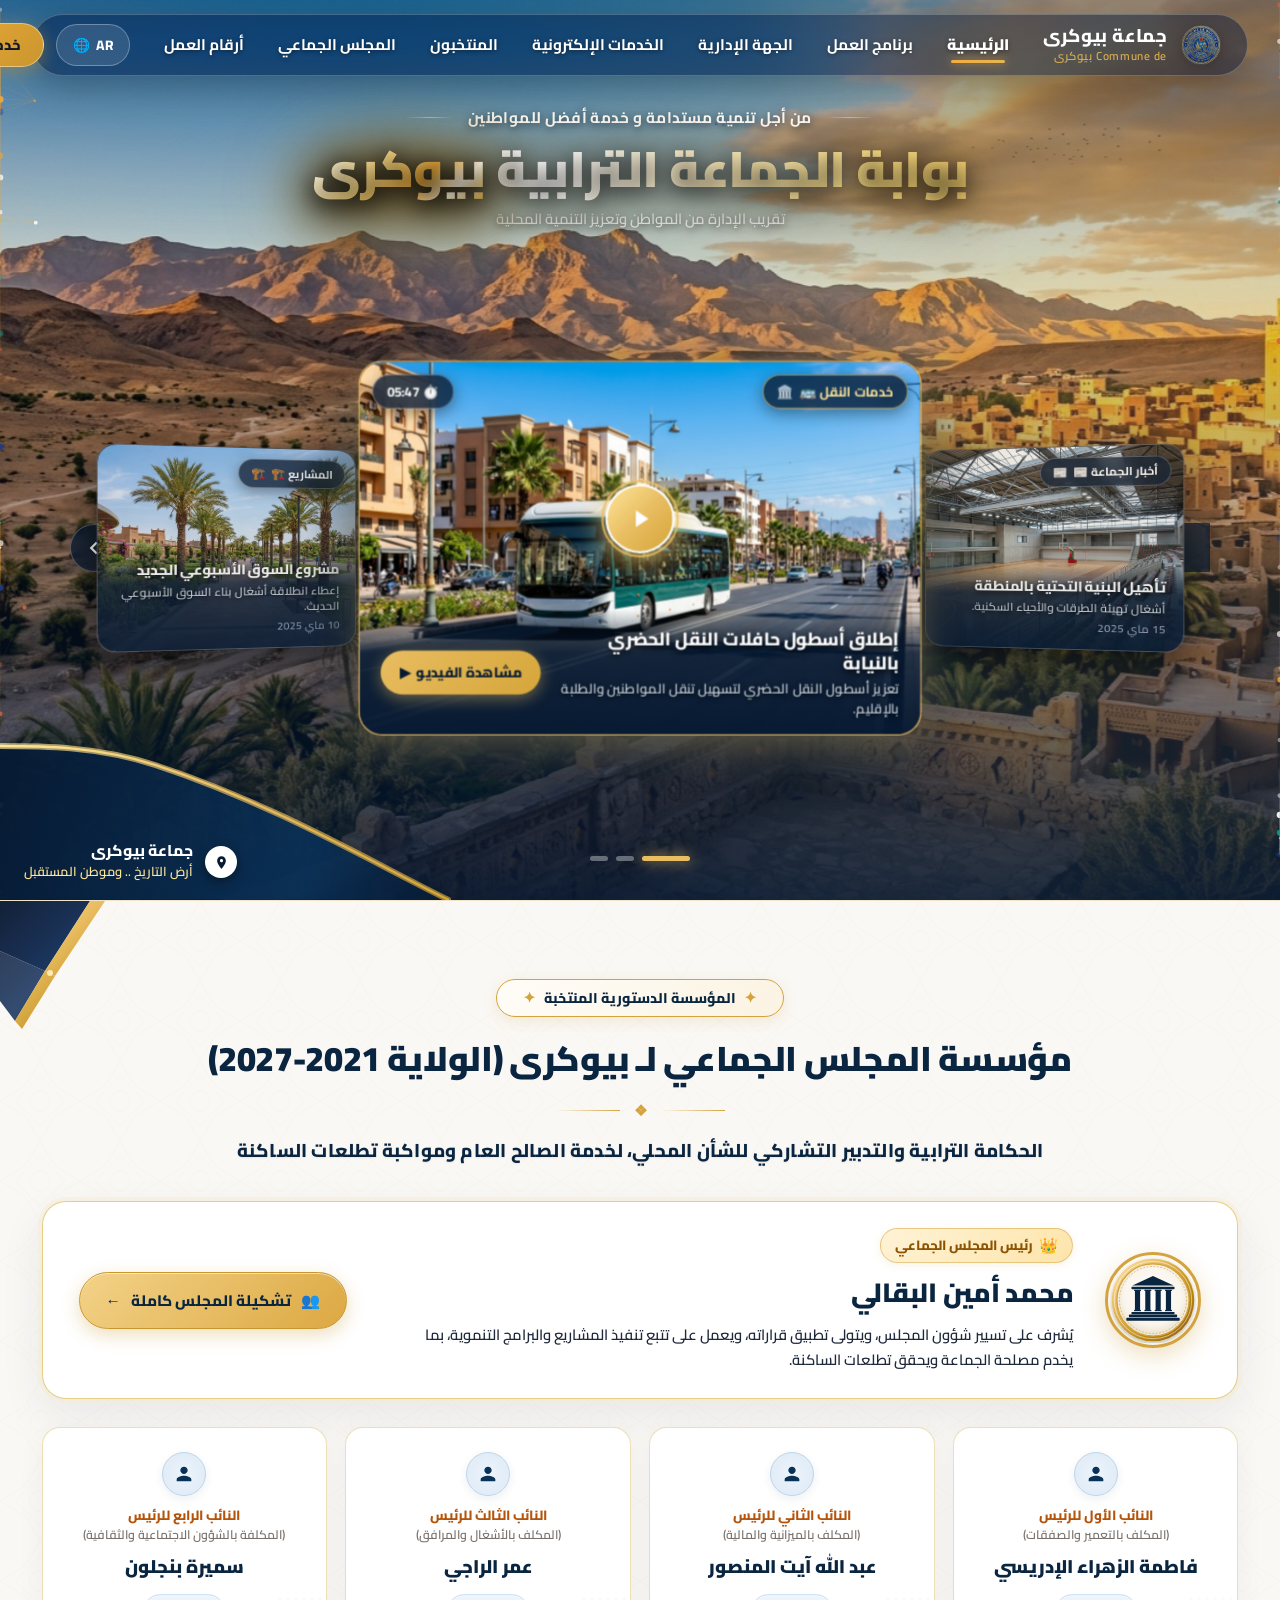
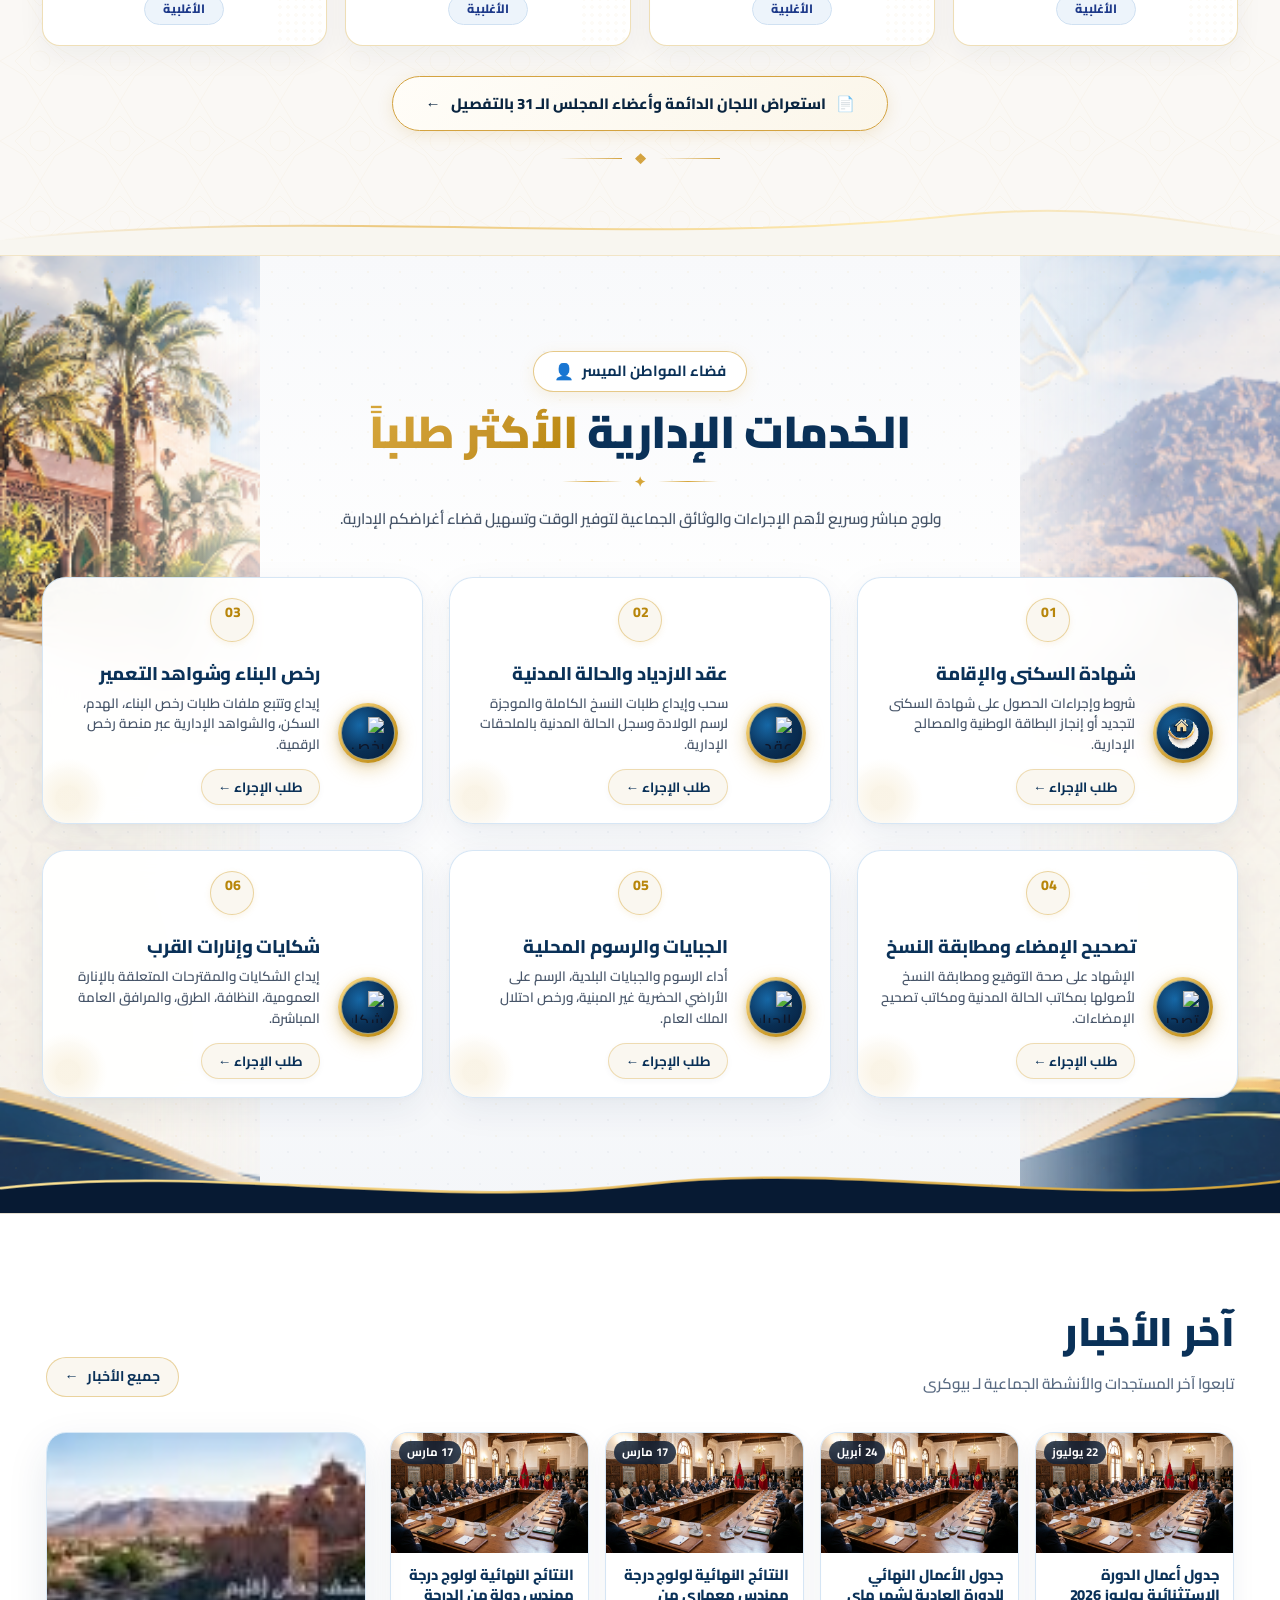
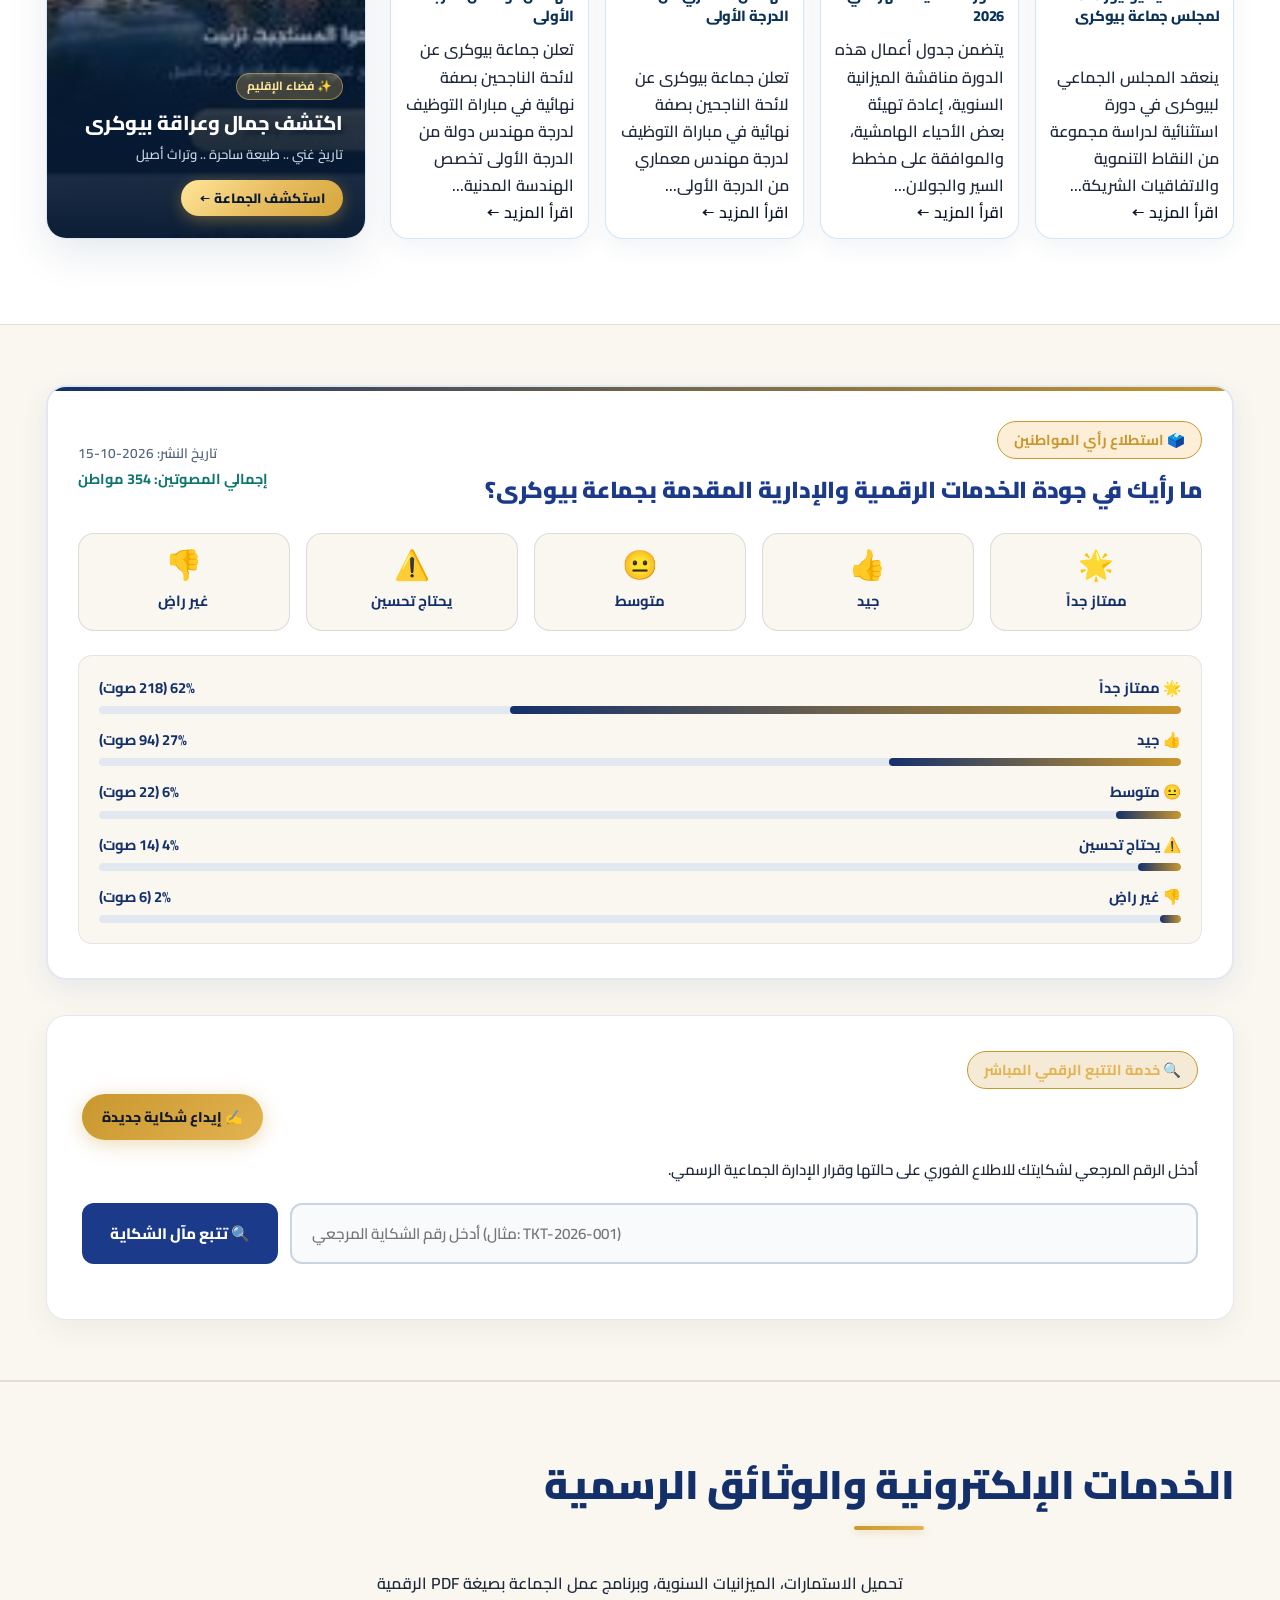
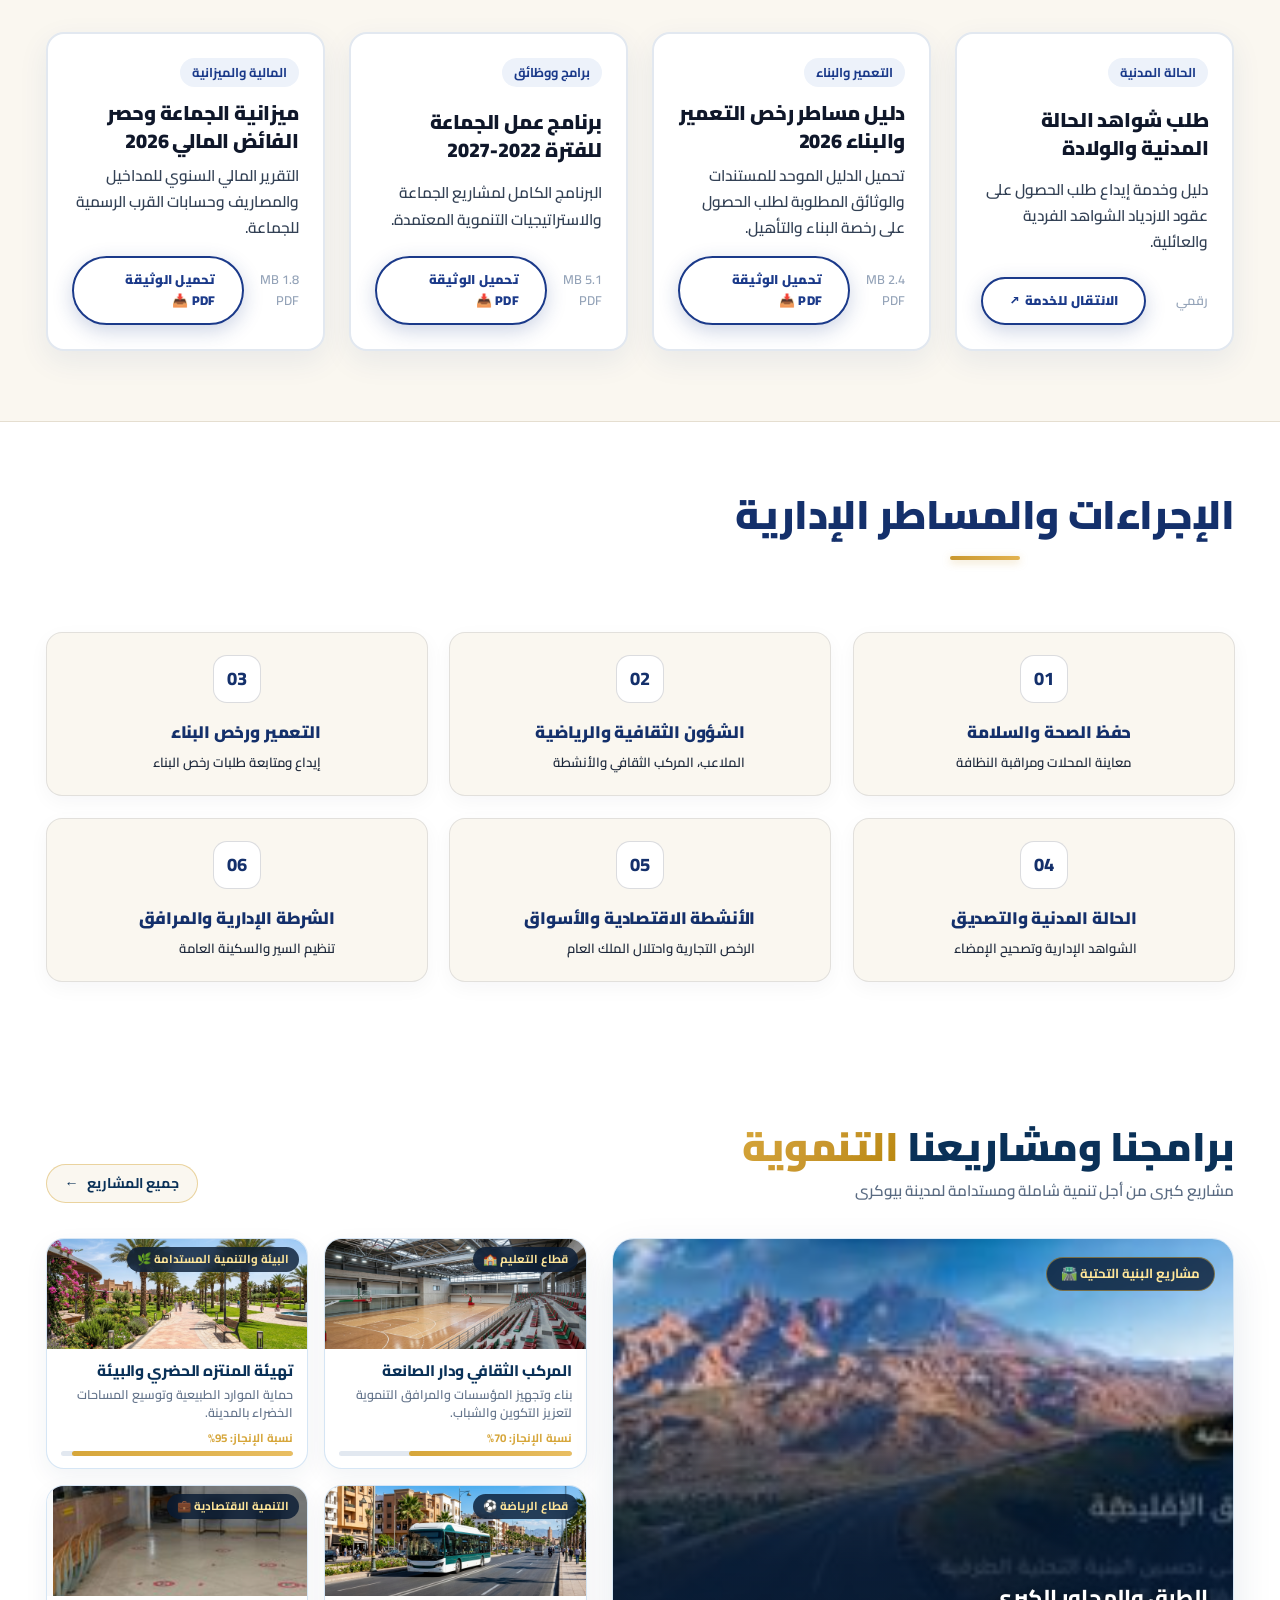
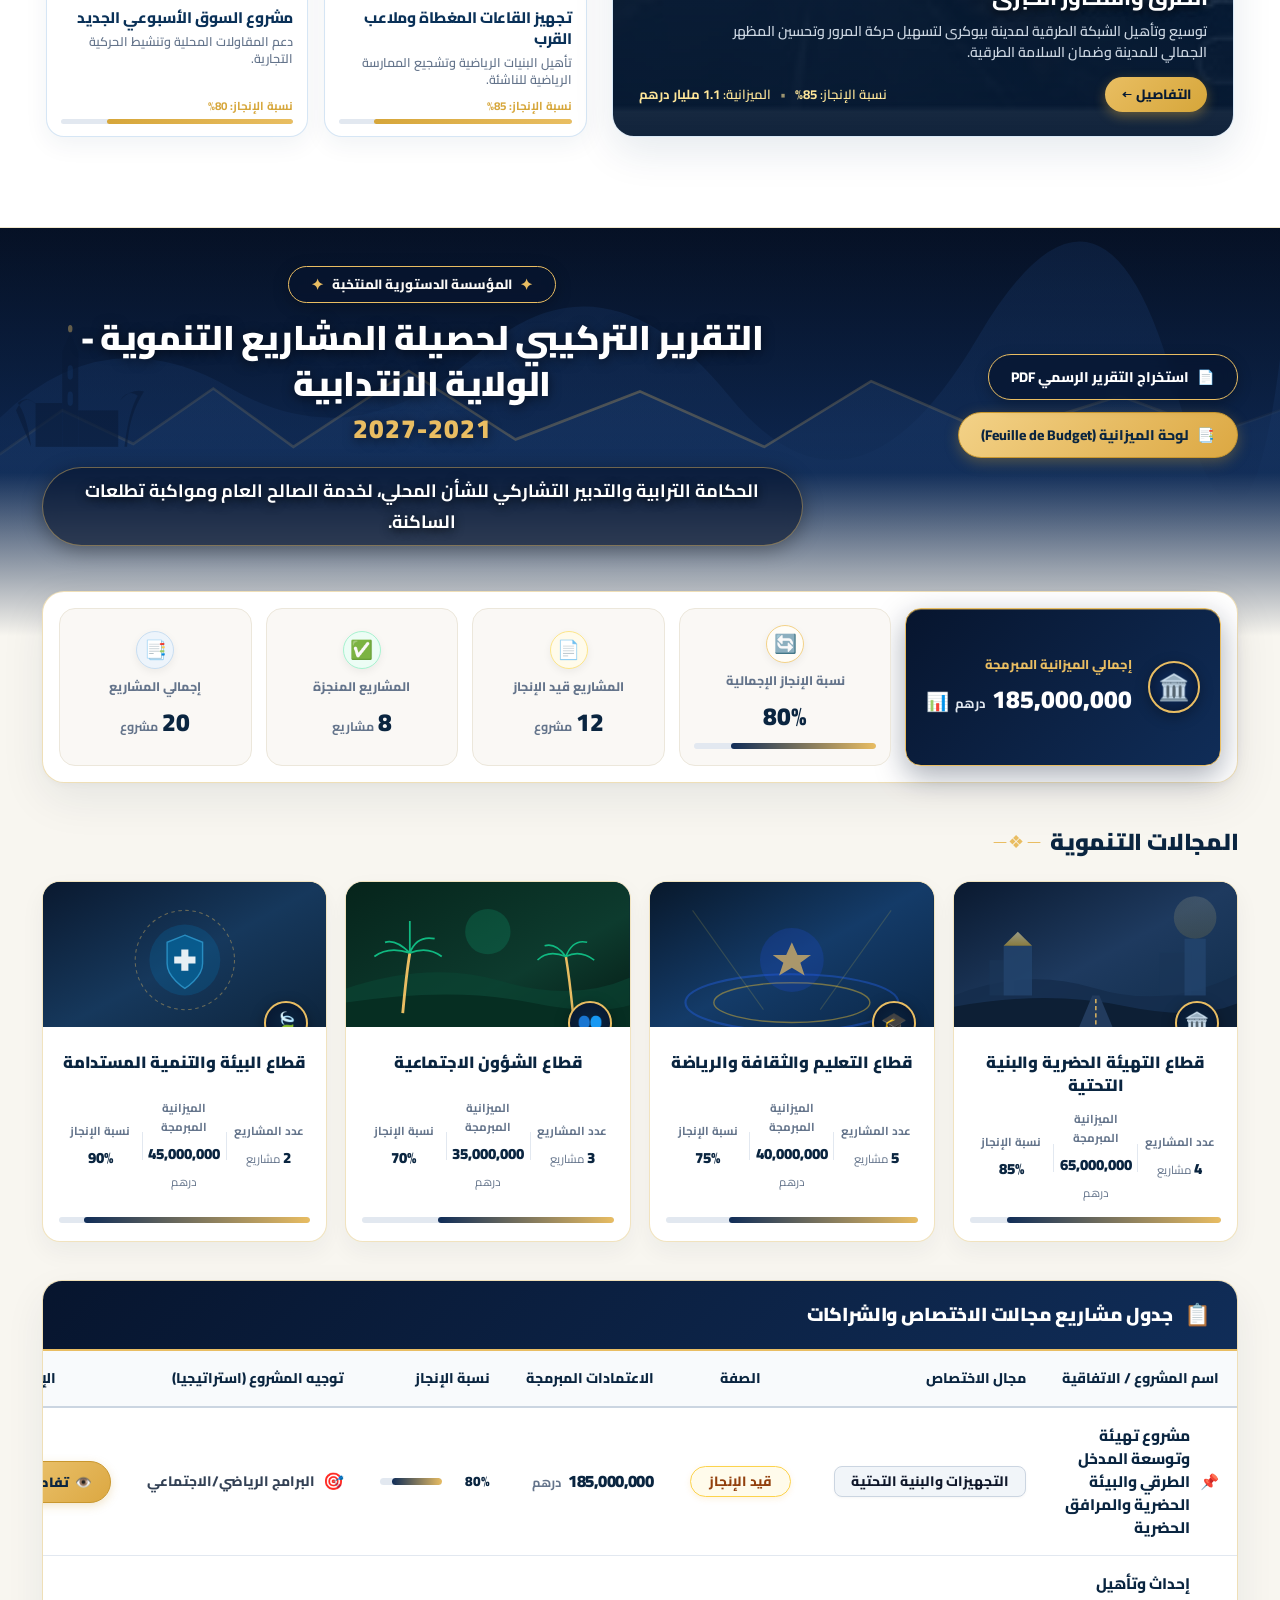
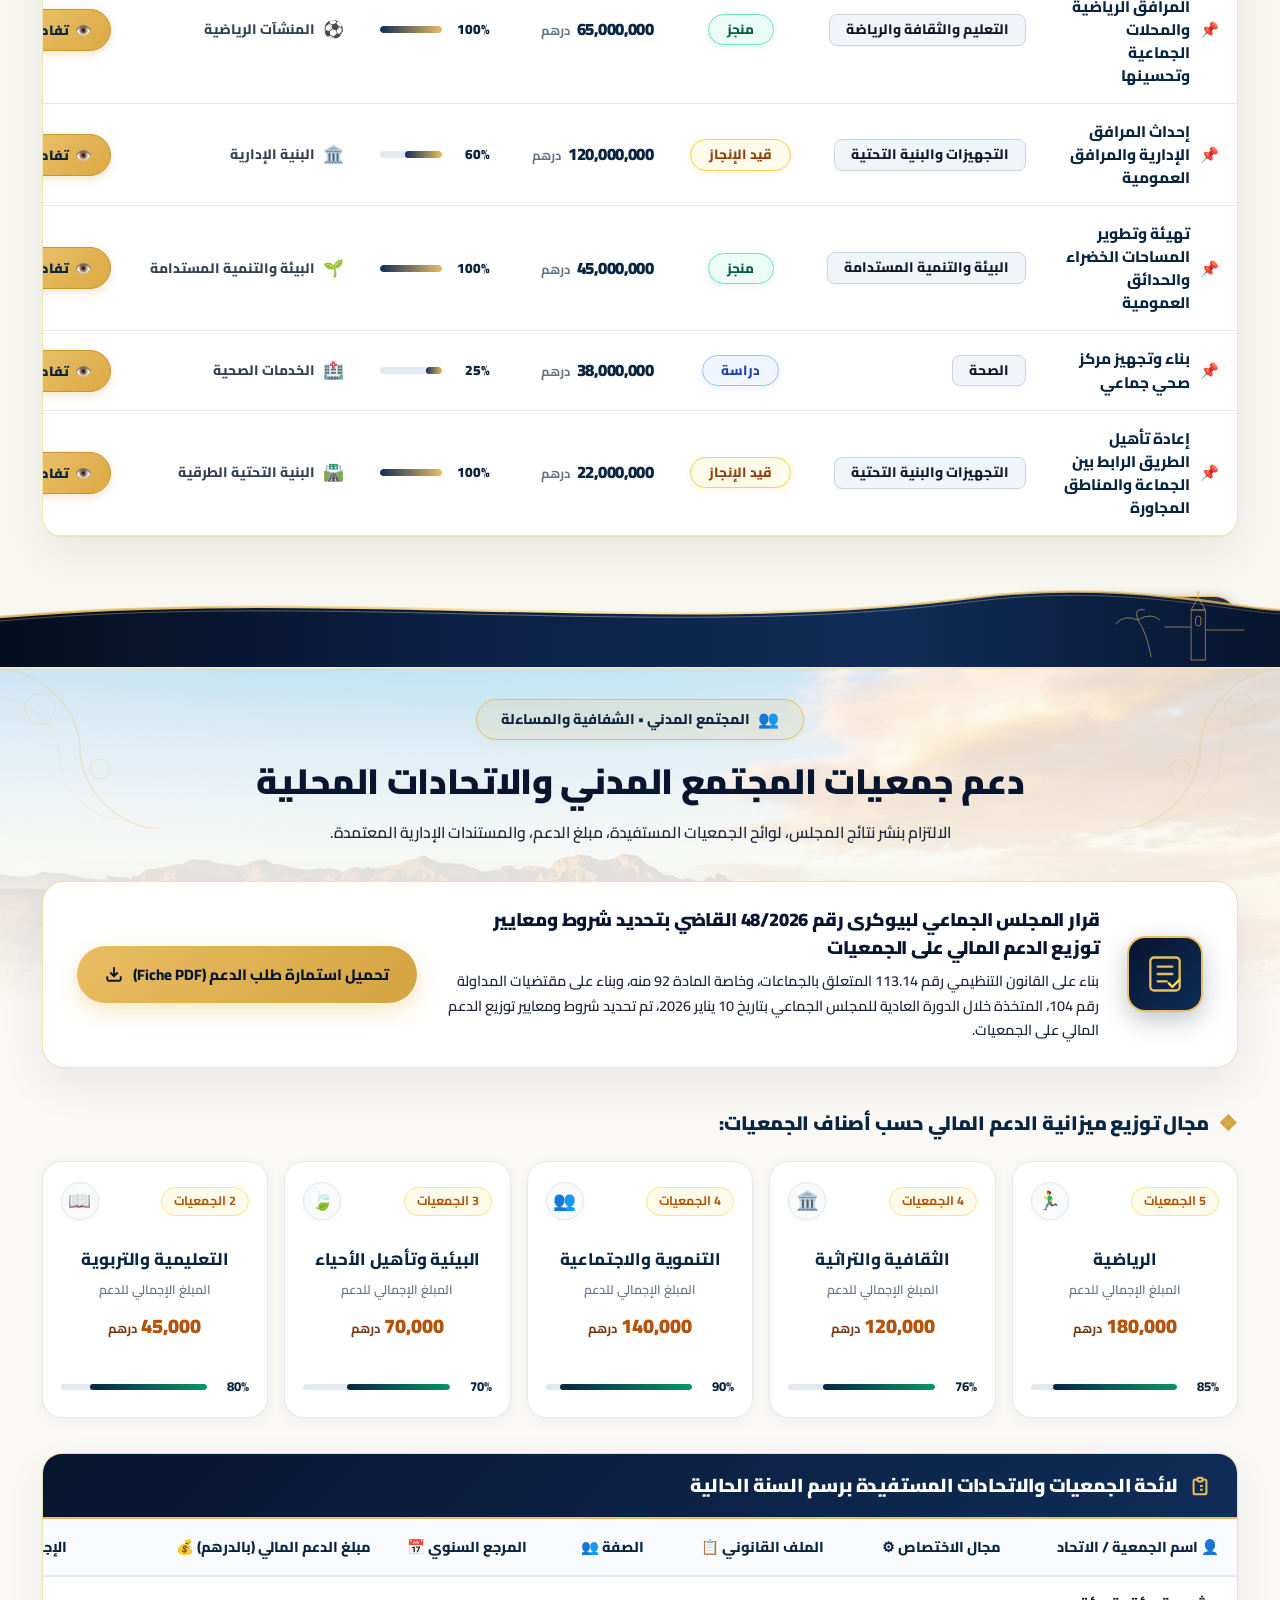
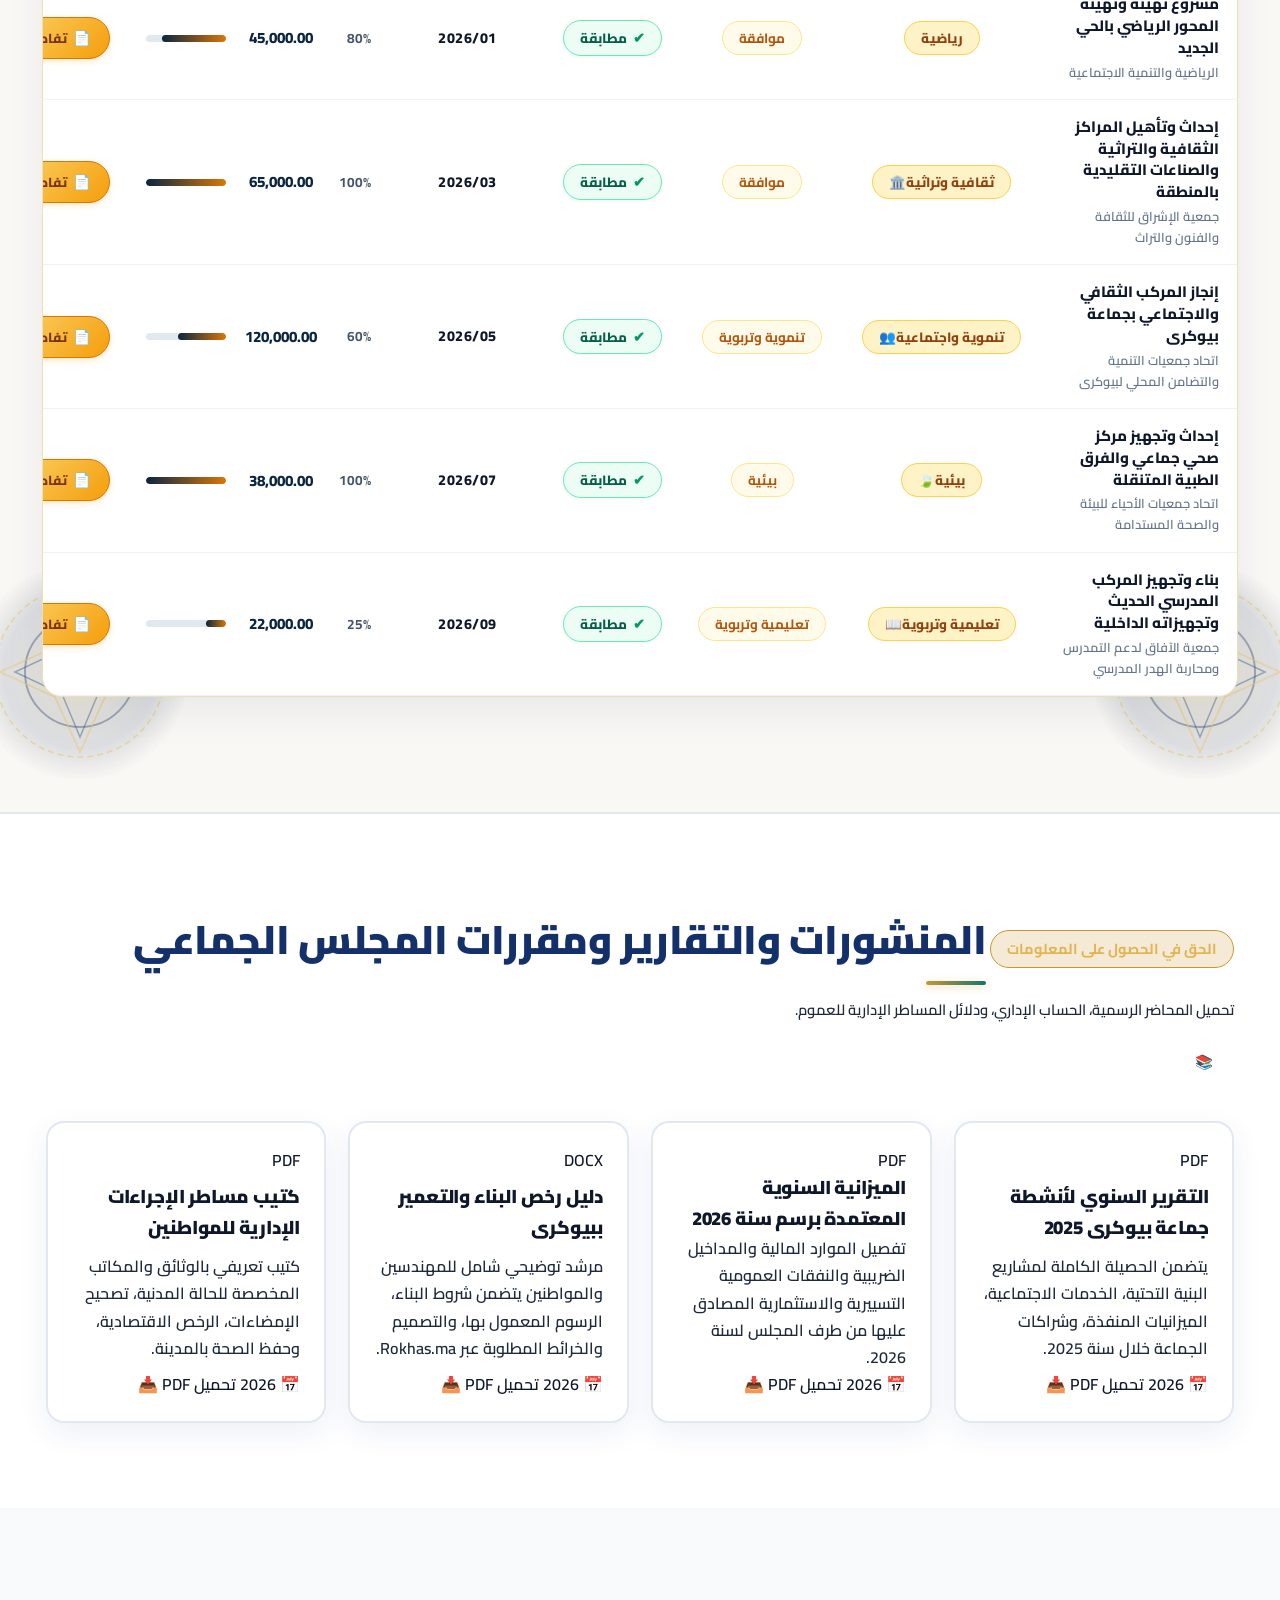
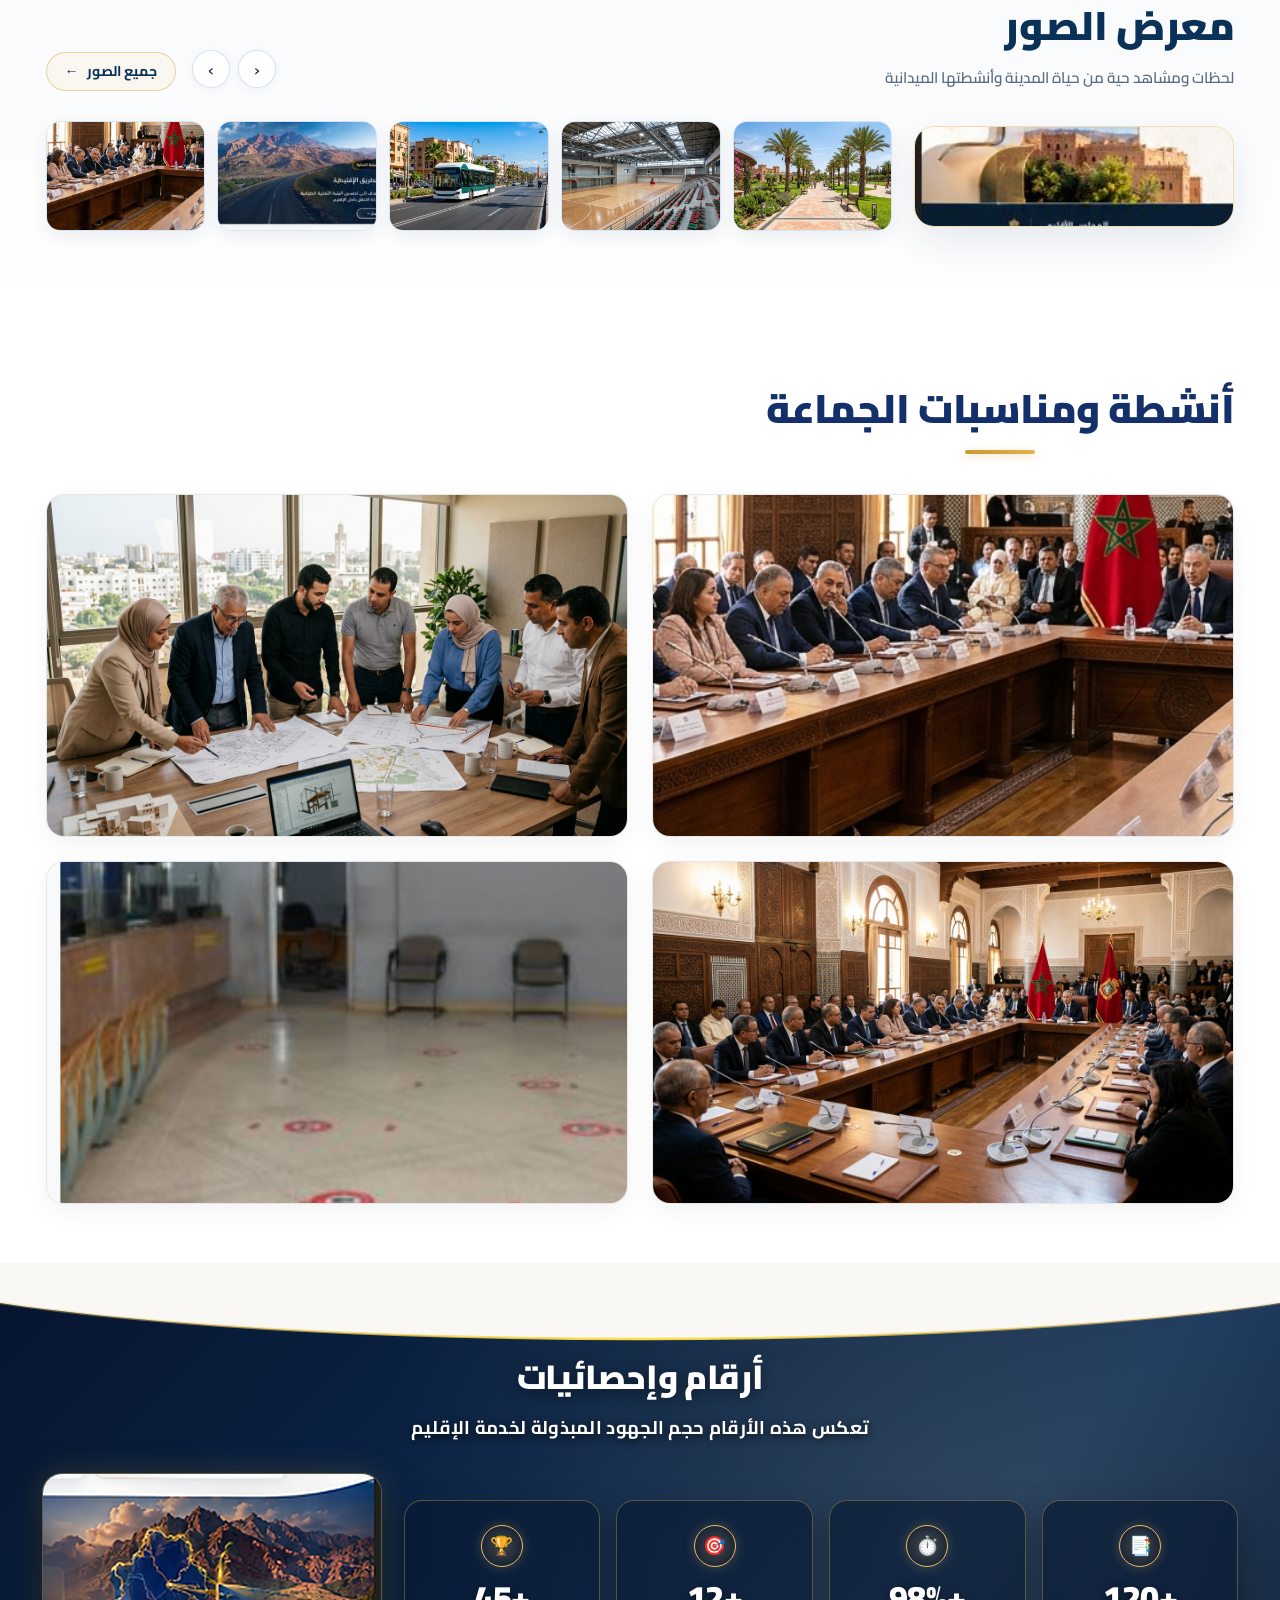
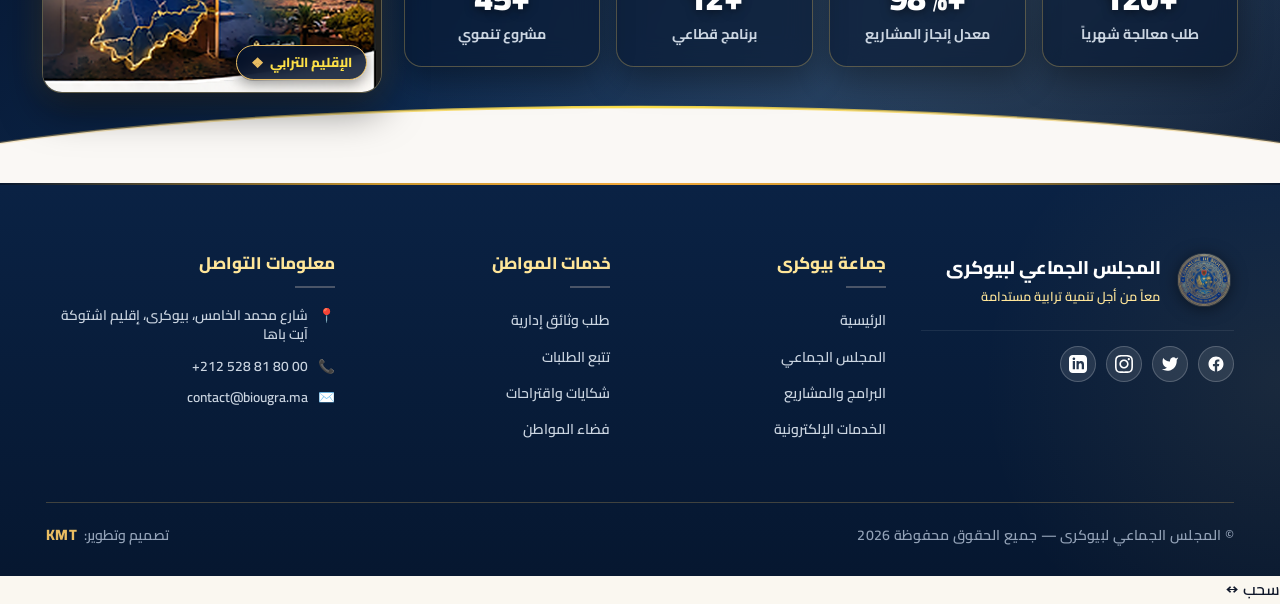
==== commit 9e7893af: "feat: complete 100% Back Office dynamic control, instant image upload for slides and logo, simple al" ====
--- a/index.html
+++ b/index.html
@@ -13,7 +13,7 @@
     
     <!-- CSS Stylesheets (Souss-Massa 10/10 Moroccan Architecture Suite) -->
     <link rel="stylesheet" href="style.css?v=45.0">
-    <link rel="stylesheet" href="moroccan-suite.css?v=60.0">
+    <link rel="stylesheet" href="moroccan-suite.css?v=75.0">
 </head>
 <body id="appBody">
     <!-- Scroll Progress Indicator Bar -->
@@ -712,7 +712,7 @@
             <!-- News Grid Layout: 4 Cards on Left + Kasbah Territory Card on Right -->
             <div class="news-content-grid">
                 <!-- 4 News Cards (Horizontal 4-columns) -->
-                <div class="news-cards-quad">
+                <div class="news-cards-quad" id="newsGrid">
                     <!-- News Item 1 -->
                     <article class="news-porcelain-card" onclick="window.appController?.openNewsModal(3)" role="button" tabindex="0">
                         <div class="news-card-img-wrap">
@@ -1046,7 +1046,7 @@
             </div>
 
             <!-- Master Projects Grid (Featured Wide Card + 2x2 Grid) -->
-            <div class="projects-showcase-grid">
+            <div class="projects-showcase-grid" id="projectsShowcaseGrid">
                 <!-- Featured Wide Card (Road Project) -->
                 <article class="featured-project-card" onclick="window.appController?.openProjectModal('roads')" role="button" tabindex="0">
                     <div class="featured-img-wrap">
@@ -2056,7 +2056,7 @@
                 </div>
 
                 <!-- Right 5 Photo Thumbnails -->
-                <div class="gallery-thumbs-row">
+                <div class="gallery-thumbs-row" id="galleryThumbsRow">
                     <div class="gallery-thumb-card" onclick="openHeroVideoCapsule()">
                         <img src="assets/video_bus.png" alt="النقل الحضري" class="thumb-img">
                         <div class="thumb-hover-overlay"><span>🔍</span></div>
@@ -2645,7 +2645,7 @@
     </div>
 
     <!-- JavaScript MVC Bundle -->
-    <script type="module" src="js/app.js?v=60.0"></script>
+    <script type="module" src="js/app.js?v=75.0"></script>
     <script src="app.js?v=45.0"></script>
 
     <!-- 10/10 Interactive Polish Suite (3D Tilt, Ambient Glow, Cmd+K, Tracking) -->
--- a/style.css
+++ b/style.css
@@ -4194,3 +4194,4 @@
     line-height: 1.8;
     color: #334155;
 }
+
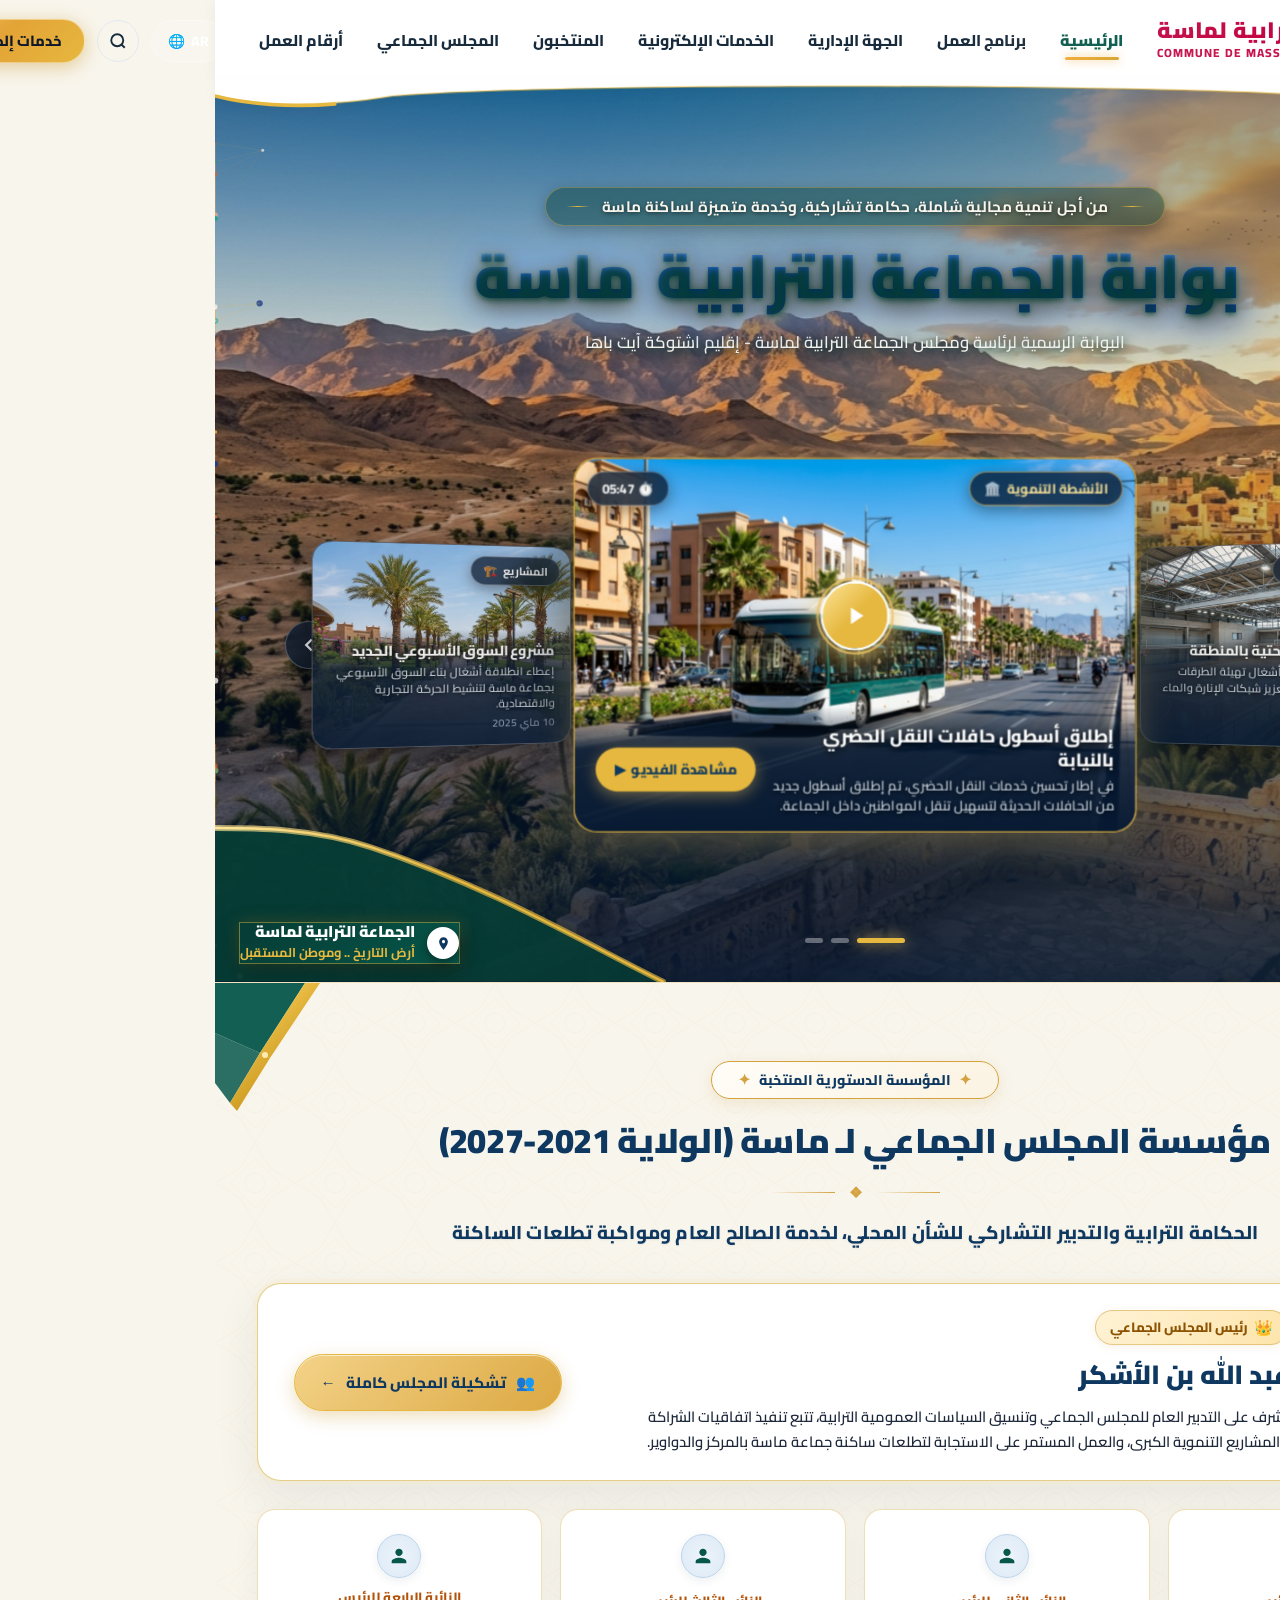
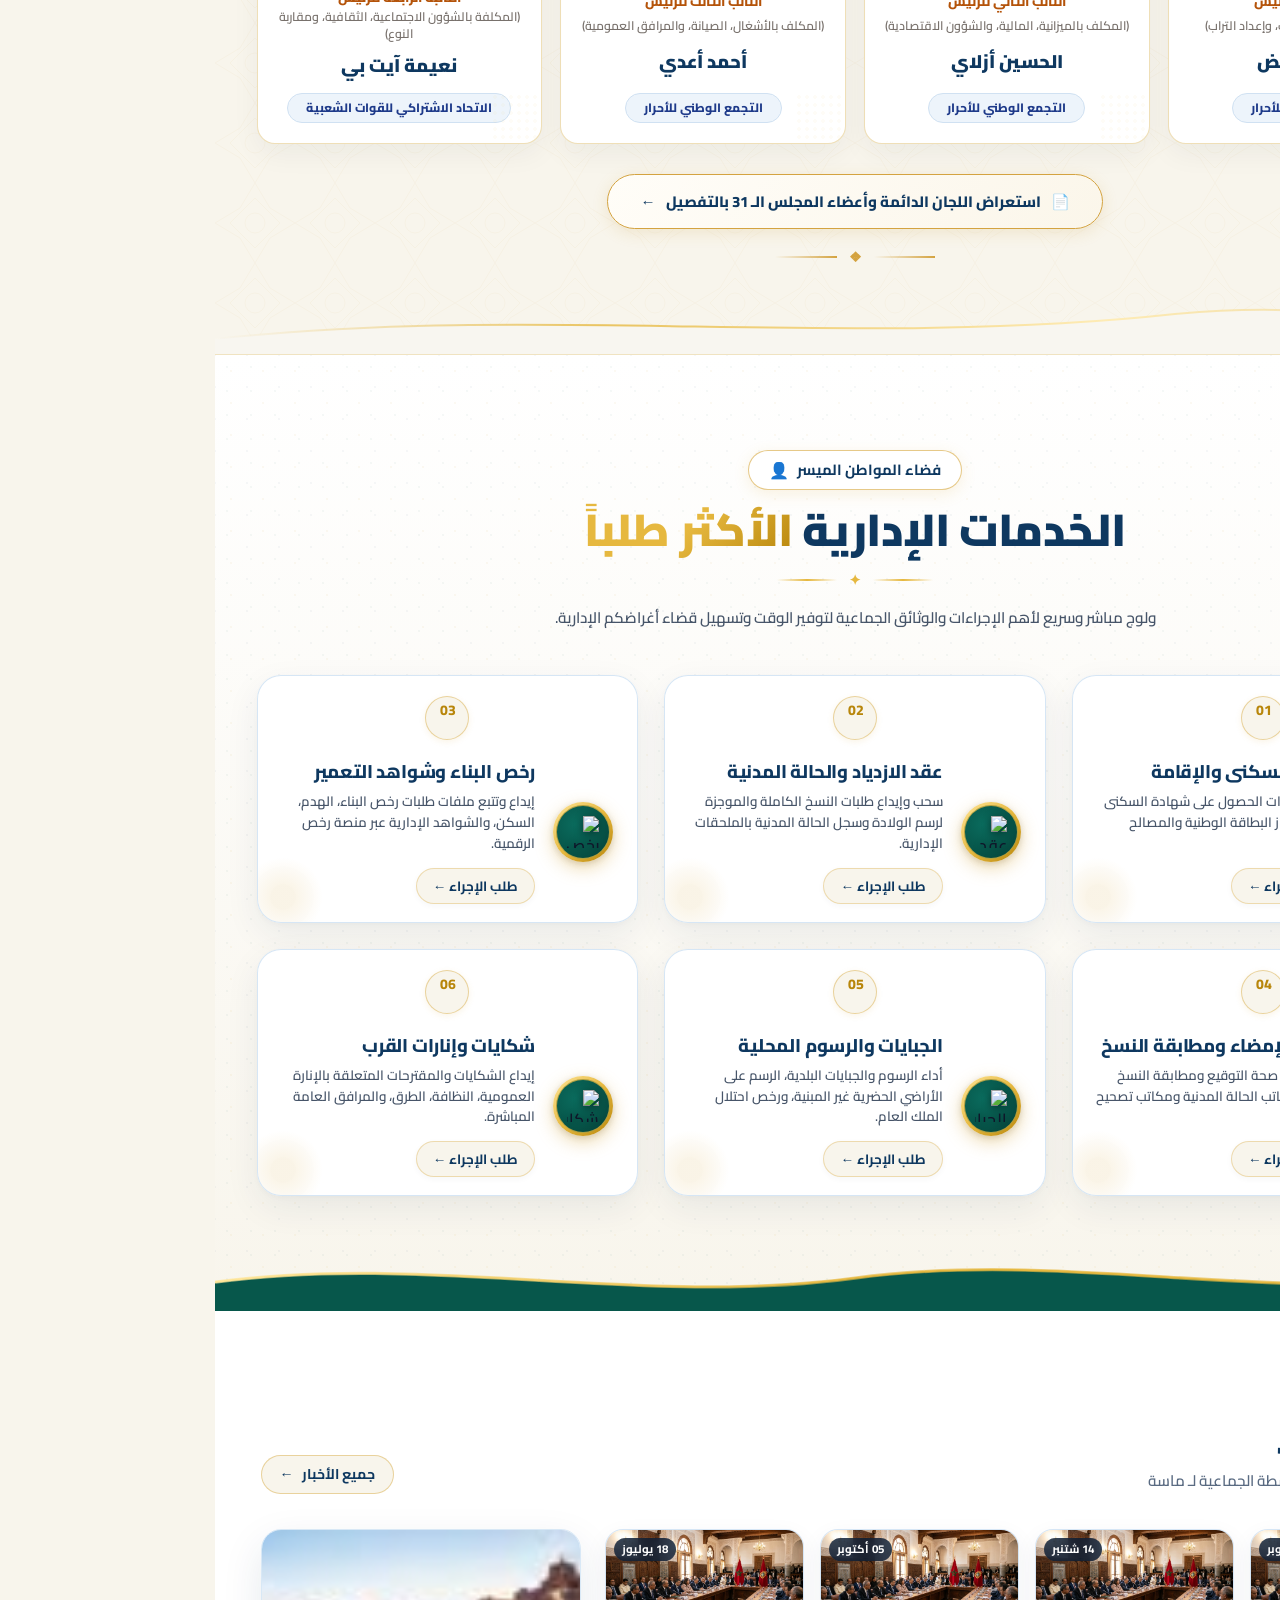
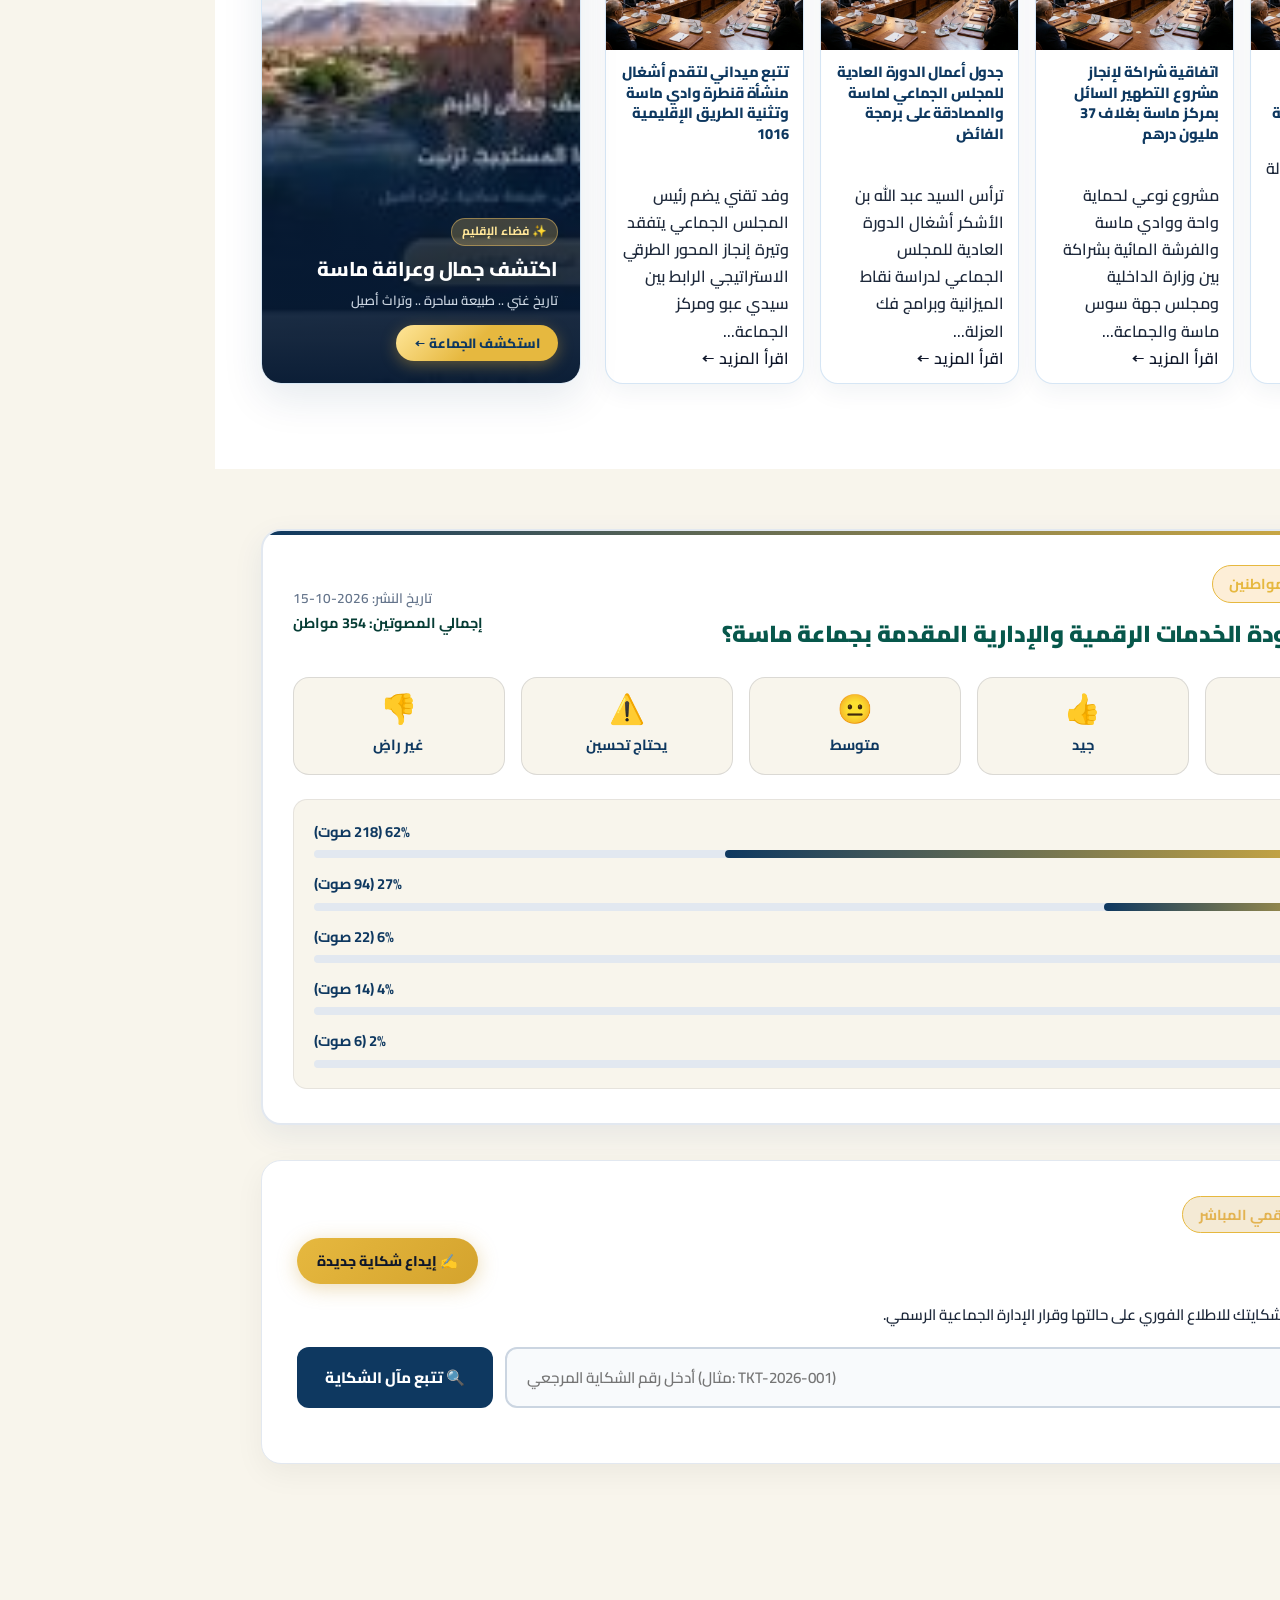
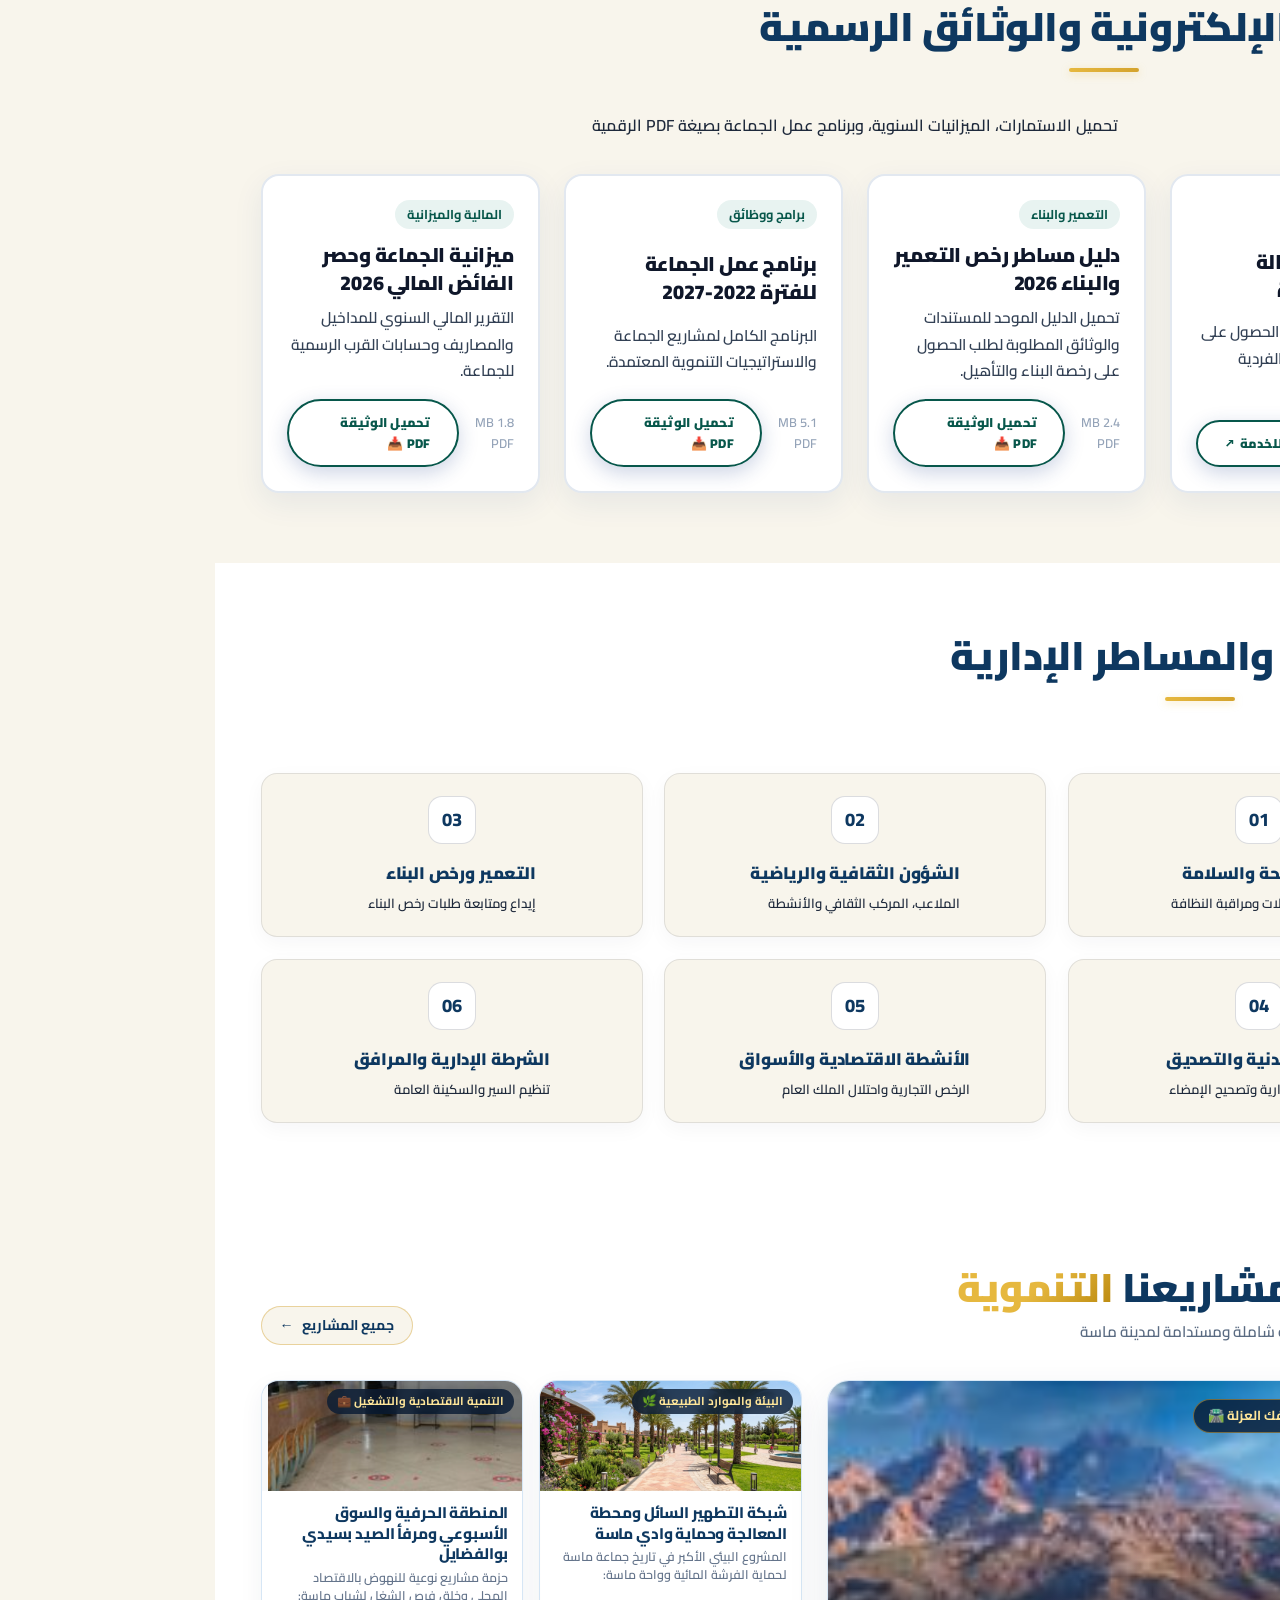
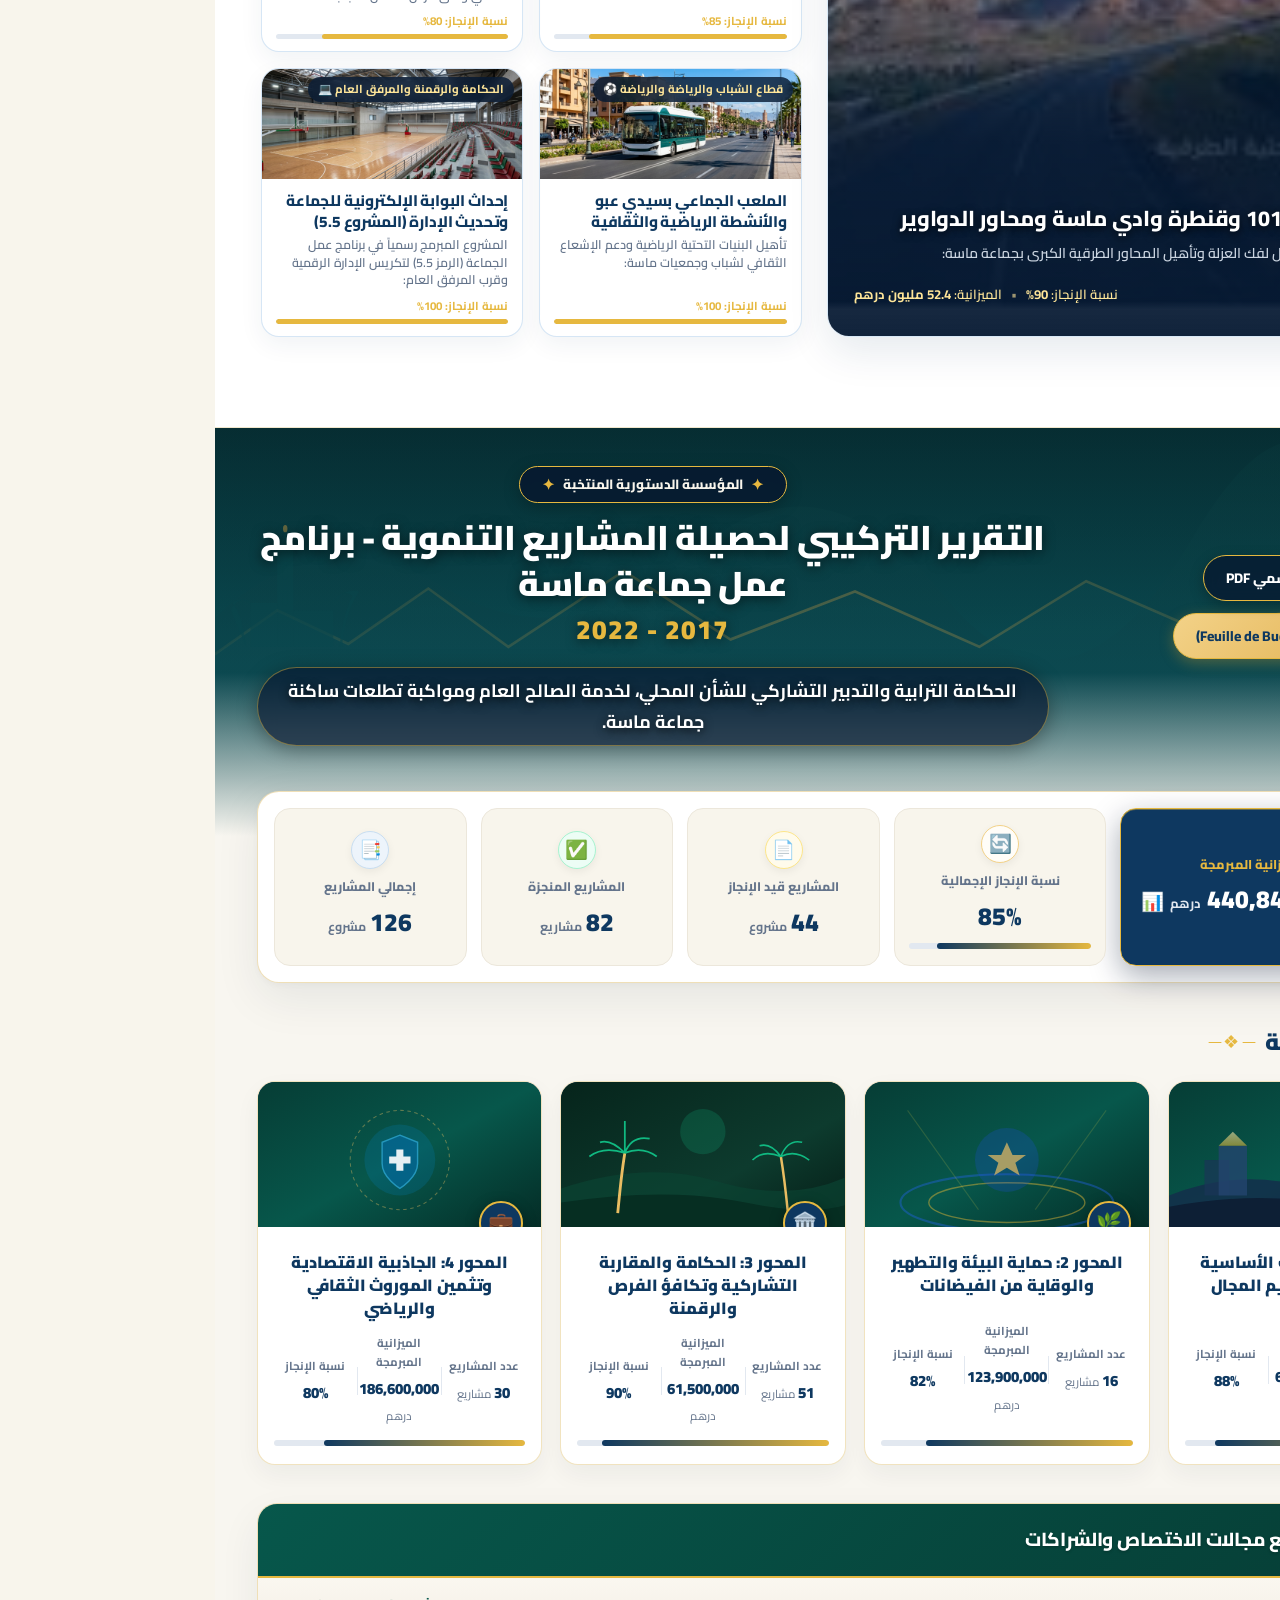
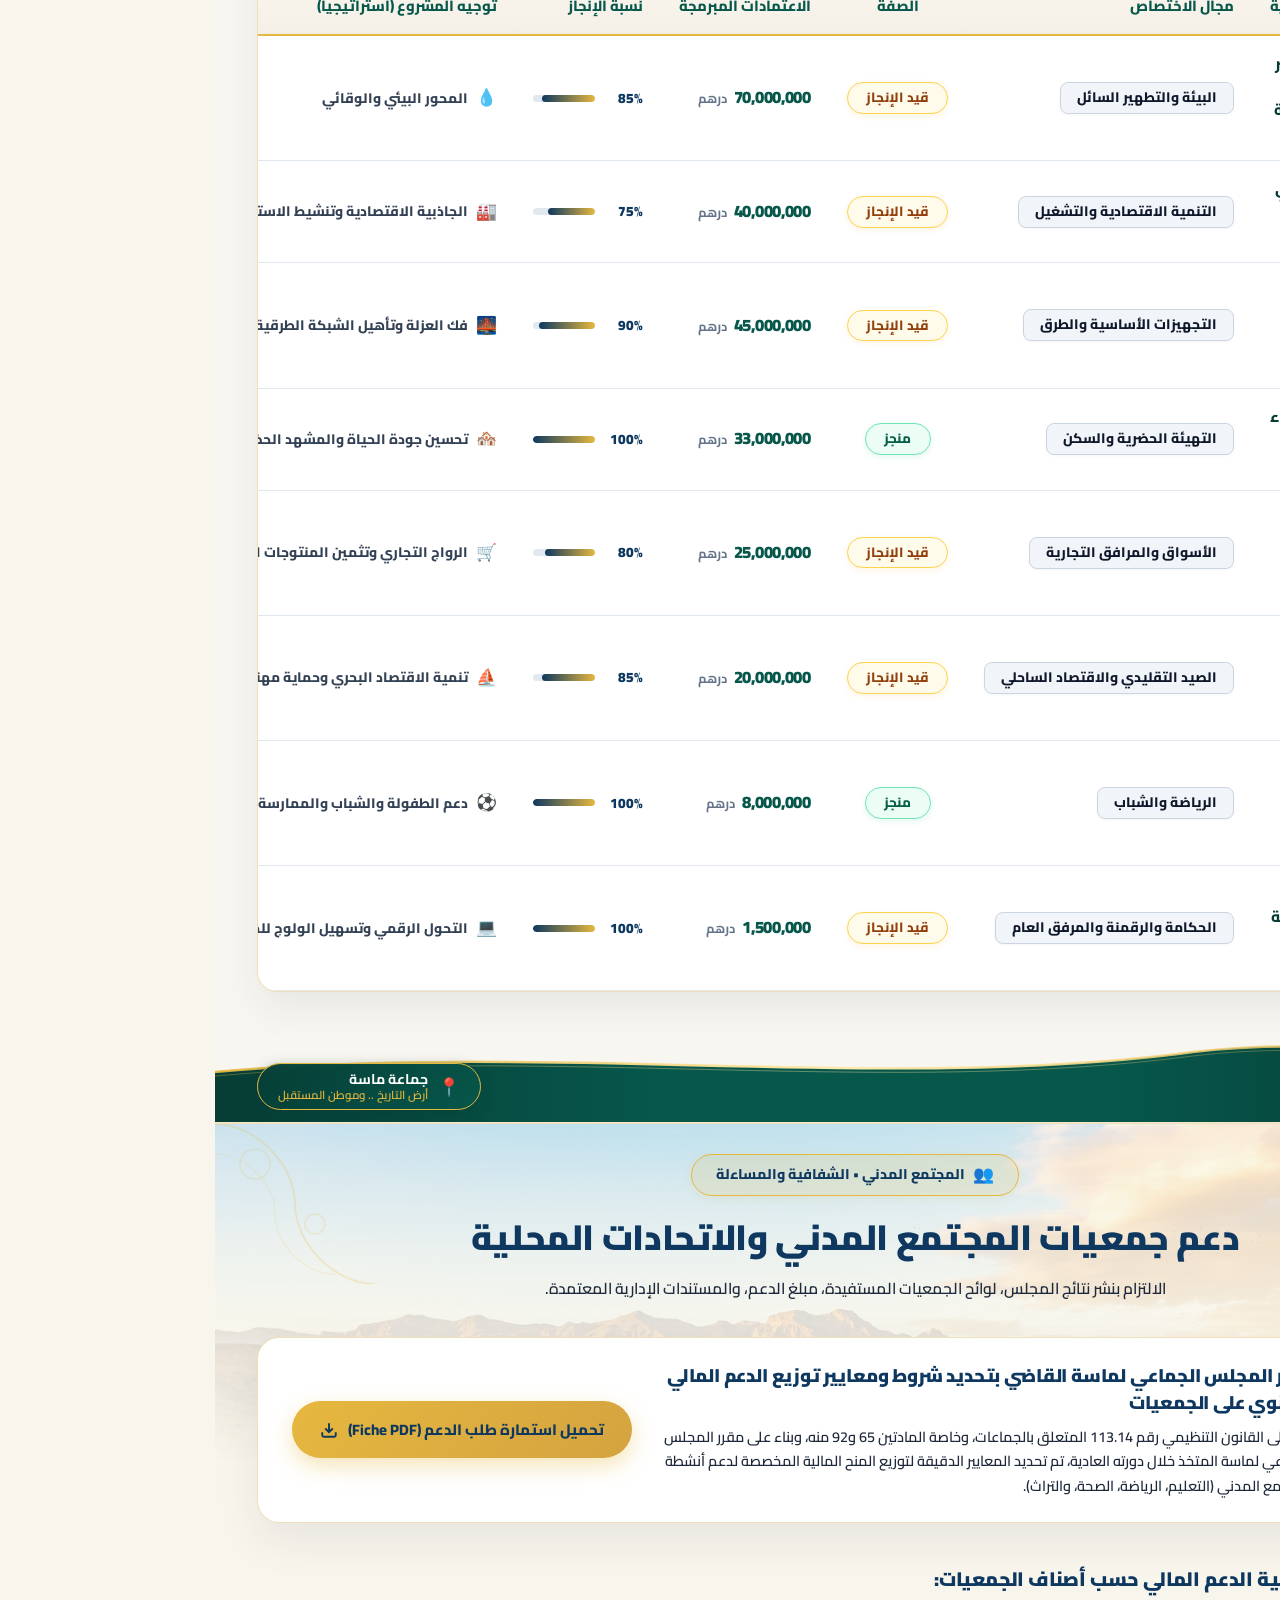
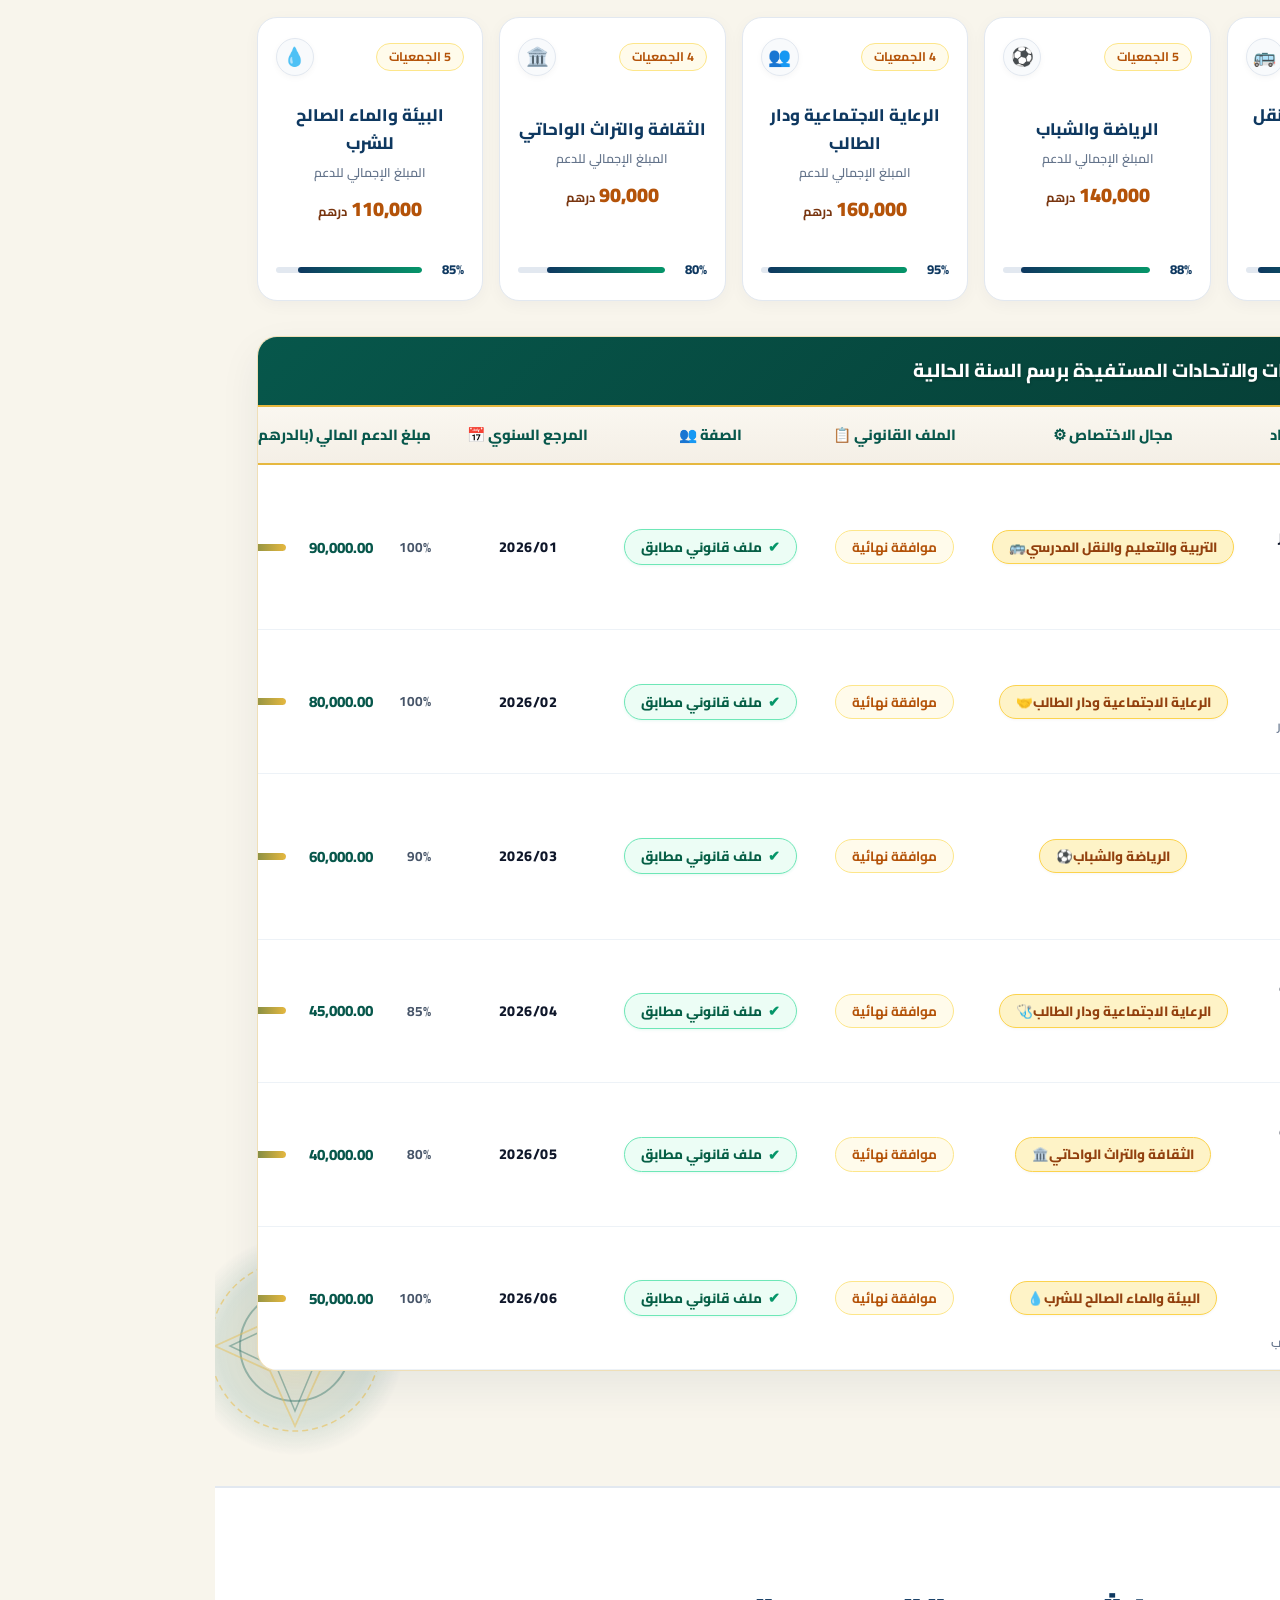
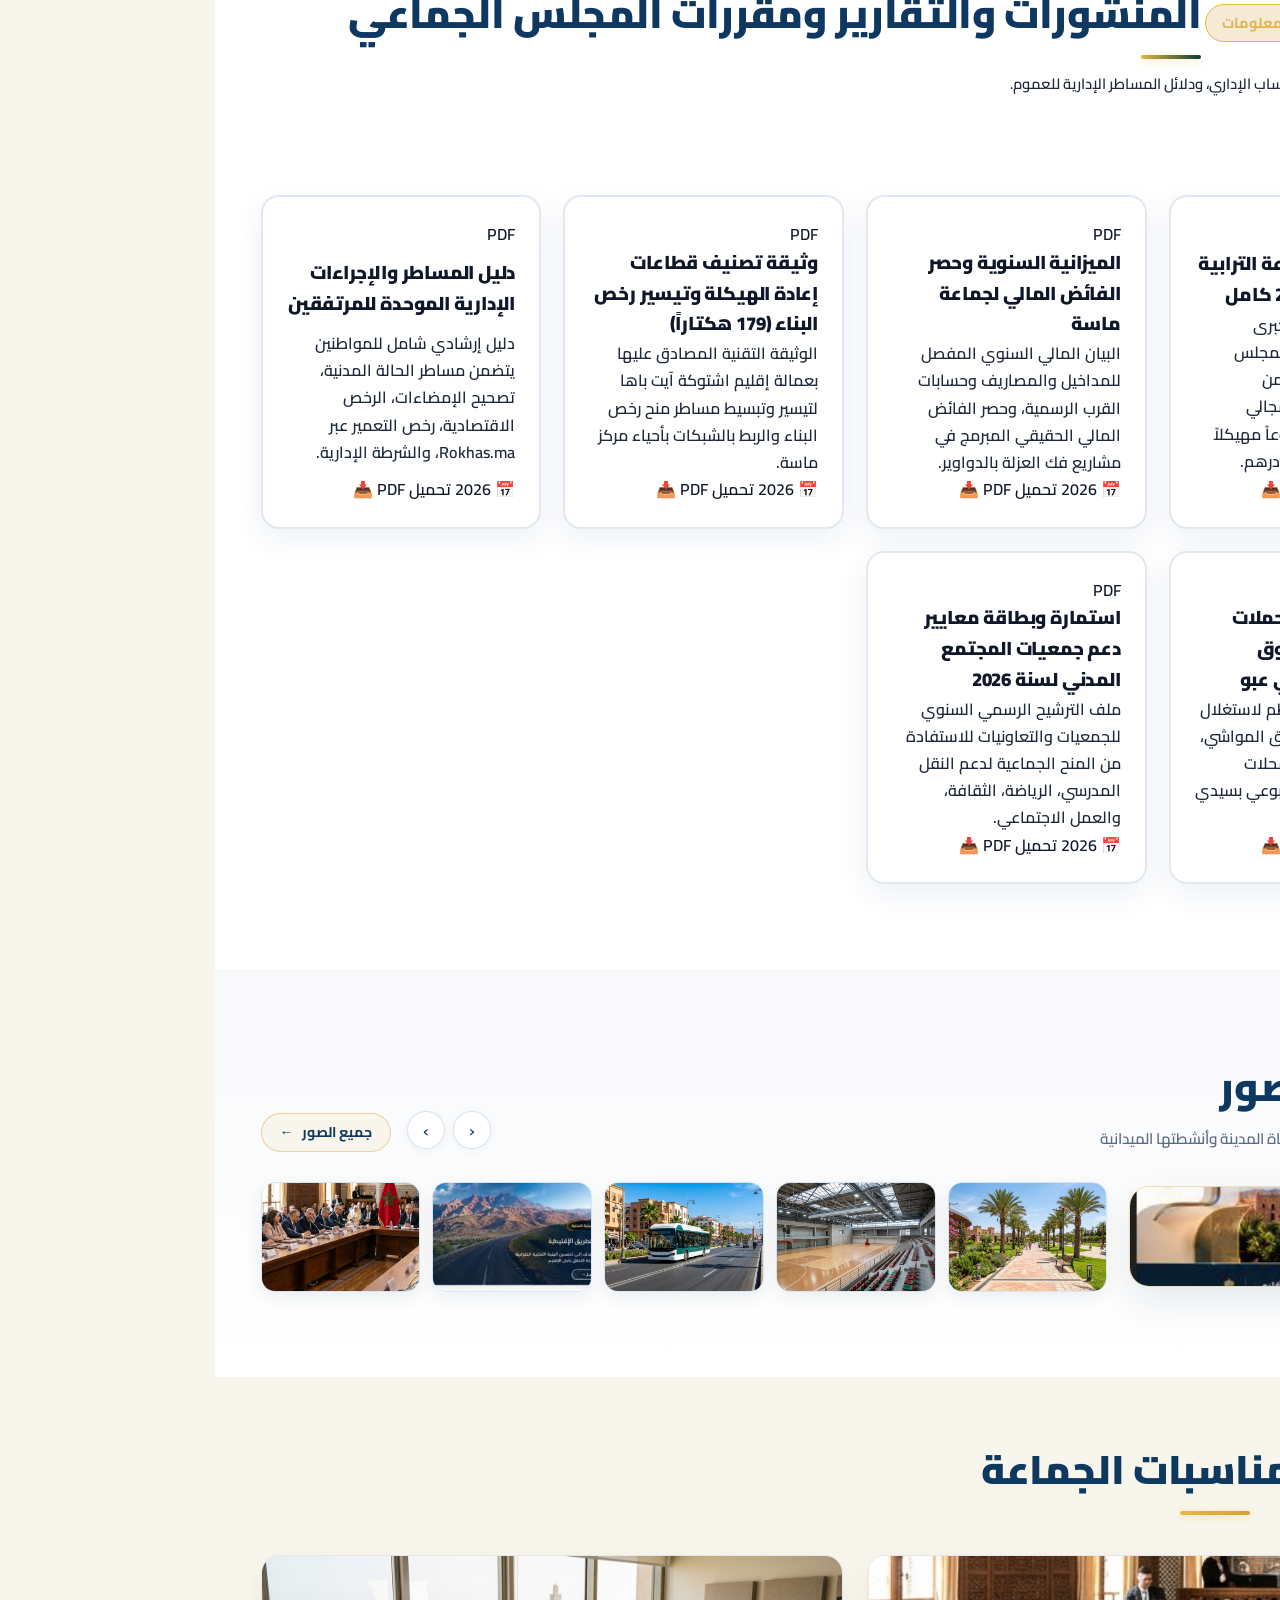
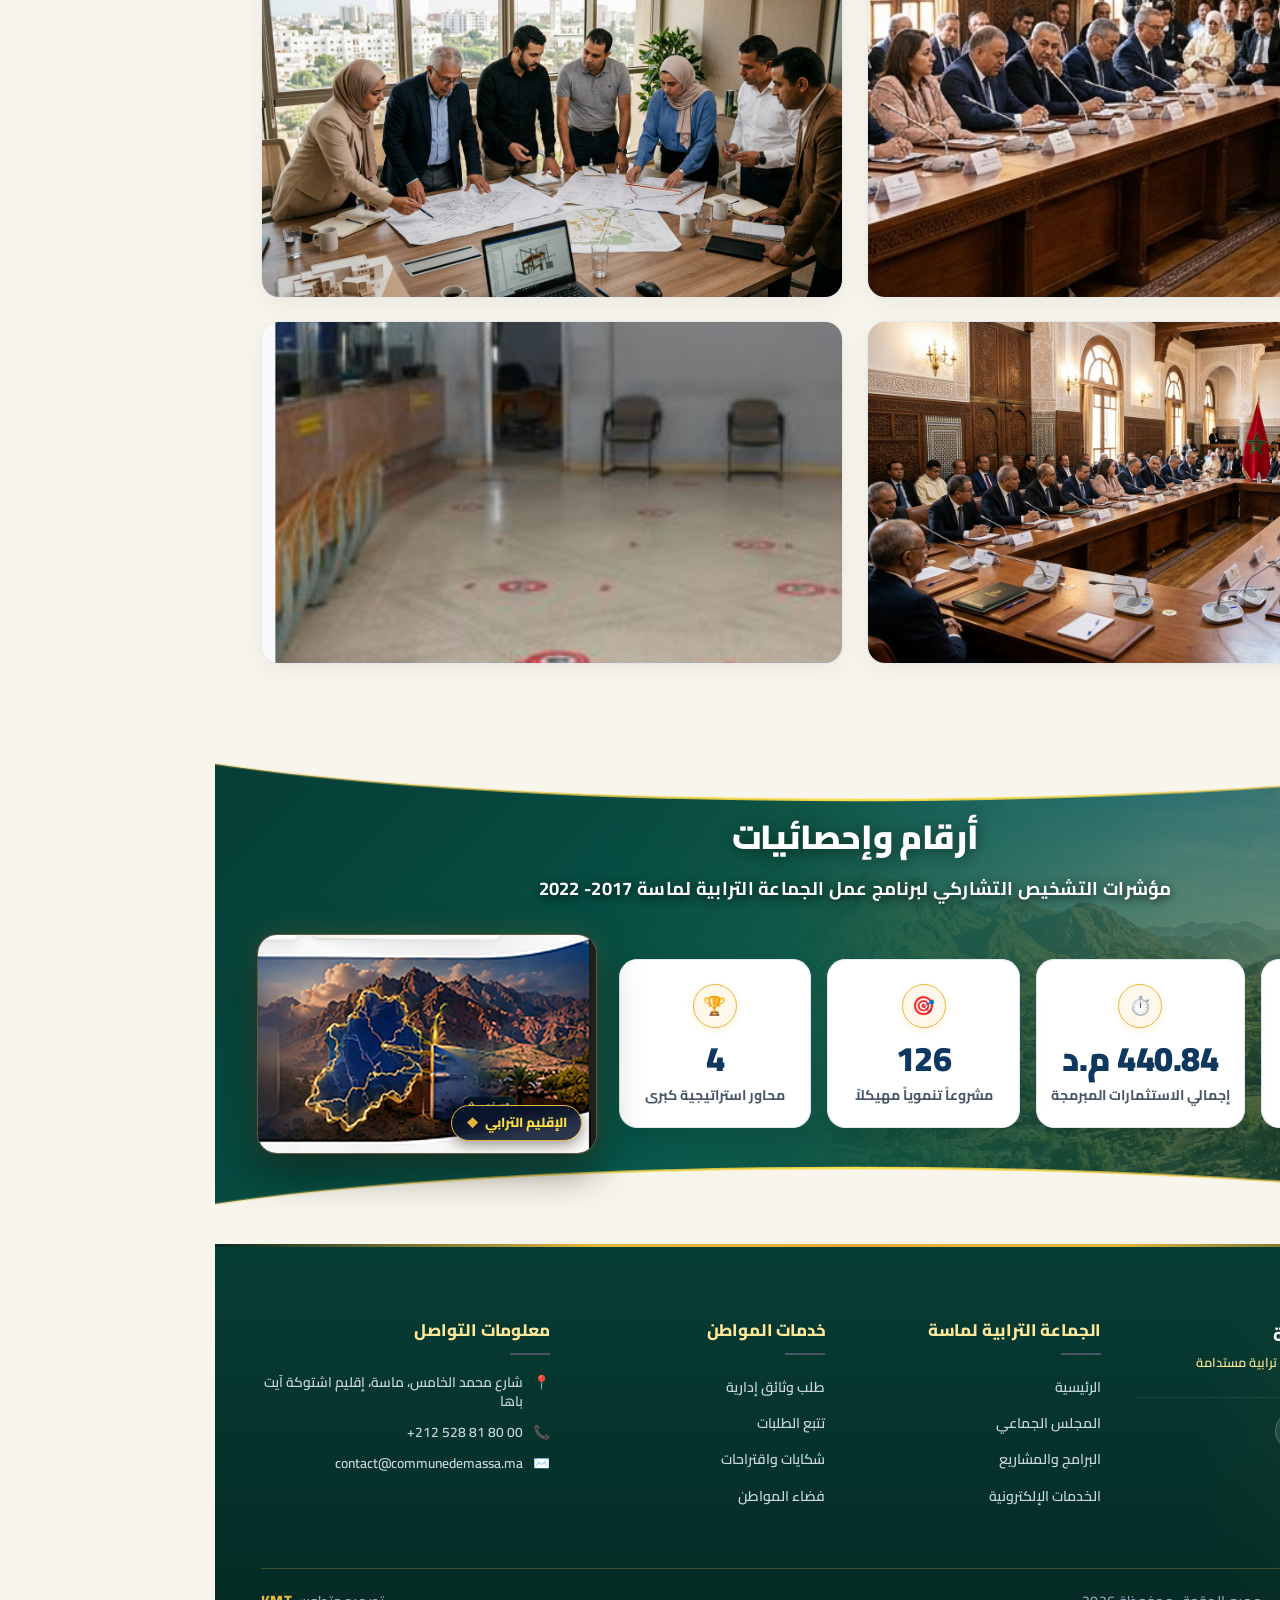
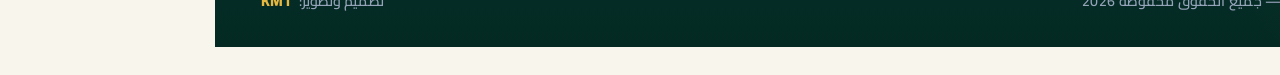
==== commit 49ce17e7: "feat: update official Commune de Massa identity, elected officials, and PAC 2017-2022 data" ====
--- a/index.html
+++ b/index.html
@@ -1,1347 +1,2712 @@
 <!DOCTYPE html>
+
 <html lang="ar" dir="rtl">
+
 <head>
+
     <meta charset="UTF-8">
+
     <meta name="viewport" content="width=device-width, initial-scale=1.0">
-    <meta name="description" content="البوابة الرسمية لجماعة بيوكرى - نافذتكم للاطلاع على مستجدات المدينة، الخدمات الإلكترونية، والمشاريع التنموية.">
-    <title>بوابة جماعة بيوكرى | البوابة الرقمية الرسمية</title>
+
+    <meta name="description" content="البوابة الرسمية لجماعة ماسة - نافذتكم للاطلاع على مستجدات المدينة، الخدمات الإلكترونية، والمشاريع التنموية.">
+
+    <title>بوابة جماعة ماسة | البوابة الرقمية الرسمية</title>
+
     
+
     <!-- Google Fonts: Cairo, IBM Plex Sans Arabic & Reem Kufi for Moroccan Institutional Typography -->
+
     <link rel="preconnect" href="https://fonts.googleapis.com">
+
     <link rel="preconnect" href="https://fonts.gstatic.com" crossorigin>
+
     <link href="https://fonts.googleapis.com/css2?family=Cairo:wght@400;600;700;800;900&family=IBM+Plex+Sans+Arabic:wght@300;400;500;600;700&family=Reem+Kufi:wght@500;600;700&family=Plus+Jakarta+Sans:wght@400;600;700;800&display=swap" rel="stylesheet">
+
     
+
     <!-- CSS Stylesheets (Souss-Massa 10/10 Moroccan Architecture Suite) -->
-    <link rel="stylesheet" href="style.css?v=45.0">
-    <link rel="stylesheet" href="moroccan-suite.css?v=75.0">
+
+    <link rel="stylesheet" href="style.css?v=120.0">
+
+    <link rel="stylesheet" href="moroccan-suite.css?v=120.0">
+
+    <script>
+        // Automatic cache buster & storage synchronizer for Commune de Massa Portal
+        (function() {
+            const MASSA_SYNC_BUILD = 'massa_build_official_v120_benlachgar';
+            try {
+                if (localStorage.getItem('massa_sync_build') !== MASSA_SYNC_BUILD) {
+                    console.log('Synchronizing official Massa portal data to build:', MASSA_SYNC_BUILD);
+                    localStorage.clear();
+                    sessionStorage.clear();
+                    localStorage.setItem('massa_sync_build', MASSA_SYNC_BUILD);
+                }
+            } catch(e) {
+                console.warn('Storage sync:', e);
+            }
+        })();
+    </script>
+
 </head>
+
 <body id="appBody">
+
     <!-- Scroll Progress Indicator Bar -->
+
     <div class="scroll-progress-bar" id="scrollBar"></div>
+
     
+
     <!-- Ambient Glowing Mouse Cursor Aura -->
+
     <div id="cursorGlowAura" class="cursor-glow-aura"></div>
 
+
+
     <!-- FLOATING CAPSULE HEADER (SINGLE ELEGANT GLASS NAV) -->
+
     <header class="nav" id="nav">
+
         <!-- Brand & Royal Moroccan Emblem -->
+
         <a class="brand" href="index.html">
-            <img src="assets/logo.png" alt="المملكة المغربية - جماعة بيوكرى" id="mainLogoHeaderImg" class="royal-crest-img">
+
+            <img src="assets/logo.png" alt="المملكة المغربية - جماعة ماسة" id="mainLogoHeaderImg" class="royal-crest-img">
+
             <span>
-                <b class="muni-name-display">جماعة بيوكرى</b>
-                <small>Commune de Biougra</small>
+
+                <b class="muni-name-display">جماعة ماسة</b>
+
+                <small dir="ltr" style="direction: ltr; unicode-bidi: isolate;">COMMUNE DE MASSA</small>
+
             </span>
+
         </a>
 
+
+
         <!-- Desktop Navigation matching user mockup -->
+
         <nav class="menu" id="menu">
+
             <a class="nav-item active" href="index.html">الرئيسية</a>
+
             <a class="nav-item" href="action-program.html">برنامج العمل</a>
+
             <a class="nav-item" href="municipality.html">الجهة الإدارية</a>
+
             <a class="nav-item" href="#servicesSection">الخدمات الإلكترونية</a>
+
             <a class="nav-item" href="#mandateSection">المنتخبون</a>
+
             <a class="nav-item" href="#mandateSection">المجلس الجماعي</a>
+
             <a class="nav-item" href="contact.html">أرقام العمل</a>
+
             <i class="line" id="line"></i>
+
         </nav>
 
+
+
         <!-- Right / Actions Group matching user mockup -->
+
         <div class="actions">
+
             <!-- Language Pill: AR 🌐 -->
+
             <div class="tools-wrapper" id="toolsWrapper">
+
                 <button type="button" class="lang-pill-btn" id="toolsBtn" aria-label="اللغة">
+
                     <span>AR</span>
+
                     <span class="globe-icon">🌐</span>
+
                 </button>
+
                 
+
                 <!-- Tools Floating Popup Palette -->
+
                 <div class="tools-popup" id="toolsPopup">
+
                     <div class="tools-weather-row">
+
                         <span id="weatherIconMini">☀️</span>
-                        <span id="weatherCityMini">بيوكرى</span>:
+
+                        <span id="weatherCityMini">ماسة</span>:
+
                         <strong id="weatherTempMini">23°C</strong>
-                    </div>
+
+                    </div>
+
+
 
                     <div class="tools-divider"></div>
 
+
+
                     <div class="tools-section-label">اللغات الرسمية</div>
+
                     <div class="tools-langs-grid">
+
                         <button class="tools-lang-btn active" data-lang="ar">العربية</button>
+
                         <button class="tools-lang-btn" data-lang="tz">ⵜⴰⵎⴰⵣⵉⵖⵜ</button>
+
                         <button class="tools-lang-btn" data-lang="fr">Français</button>
-                    </div>
+
+                    </div>
+
+
 
                     <div class="tools-divider"></div>
 
+
+
                     <div class="tools-options-grid">
+
                         <button type="button" class="tools-opt-btn" onclick="toggleDarkMode()">
+
                             <span>🌙 الوضع الليلي</span>
+
                         </button>
+
                         <button type="button" class="tools-opt-btn" onclick="toggleFontSize()">
+
                             <span>A± حجم الخط</span>
+
                         </button>
-                    </div>
+
+                    </div>
+
+
 
                     <div class="tools-divider"></div>
 
+
+
                     <div class="tools-footer-row">
+
                         <a href="admin.html" target="_blank" class="tools-link">بوابة المدير ⚙️</a>
+
                         <button type="button" onclick="openLegalPopup()" class="tools-link-btn">المعلومات القانونية ⚖️</button>
-                    </div>
-                </div>
+
+                    </div>
+
+                </div>
+
             </div>
 
+
+
+                        <!-- Search Circle Button -->
+
+            <button type="button" class="nav-search-btn" id="navSearchBtn" onclick="openCmdKModal()" aria-label="بحث في البوابة">
+
+                <svg width="18" height="18" viewBox="0 0 24 24" fill="none" stroke="currentColor" stroke-width="2.5"><circle cx="11" cy="11" r="8"></circle><line x1="21" y1="21" x2="16.65" y2="16.65"></line></svg>
+
+            </button>
+
+
+
             <!-- Prominent Gold CTA Button: خدمات إلكترونية 📄 -->
+
             <a class="cta-gold-pill" href="#servicesSection">
+
                 <span>خدمات إلكترونية</span>
+
                 <svg width="15" height="15" viewBox="0 0 24 24" fill="none" stroke="currentColor" stroke-width="2.5"><path d="M14 2H6a2 2 0 0 0-2 2v16a2 2 0 0 0 2 2h12a2 2 0 0 0 2-2V8z"></path><polyline points="14 2 14 8 20 8"></polyline><line x1="16" y1="13" x2="8" y2="13"></line><line x1="16" y1="17" x2="8" y2="17"></line><polyline points="10 9 9 9 8 9"></polyline></svg>
+
             </a>
 
+
+
             <!-- Mobile Hamburger Toggle -->
-            <button class="mobile-toggle" id="mobileToggle" aria-label="القائمة">
+
+            <button class="mobile-toggle" id="mobileToggle" onclick="window.toggleMobileMenu(event)" aria-label="القائمة">
+
                 <span></span>
+
                 <span></span>
+
                 <span></span>
+
             </button>
+
         </div>
+
+            <!-- Bottom Organic Curve Matching User Mockup Exactly -->
+
+        <div class="nav-bottom-curve-wrap" aria-hidden="true">
+
+            <svg viewBox="0 0 1440 38" fill="none" preserveAspectRatio="none" class="nav-bottom-curve-svg">
+
+                <!-- Solid Pure White Body Continuous with Navbar -->
+
+                <path d="M0,0 L0,16 C45,26 120,28 200,16 C380,2 1080,4 1240,16 C1340,24 1400,34 1440,36 L1440,0 Z" fill="#FFFFFF"></path>
+
+                <!-- Subtle Champagne Gold Contour Edge along entire bottom of curve -->
+
+                <path d="M0,16 C45,26 120,28 200,16 C380,2 1080,4 1240,16 C1340,24 1400,34 1440,36" stroke="rgba(230, 184, 63, 0.45)" stroke-width="2" fill="none"></path>
+
+                <!-- Golden Accent Wing Ribbon on bottom-left -->
+
+                <path d="M0,16 C35,24 85,28 135,24" stroke="#E6B83F" stroke-width="3.5" stroke-linecap="round" fill="none"></path>
+
+            </svg>
+
+        </div>
+
     </header>
 
+
+
     <!-- ========================================================
+
          HERO SECTION: 3D CINEMATIC PANORAMIC THEATER (PIXEL-PRECISE REFERENCE)
+
          ======================================================== -->
+
     <section class="hero-3d-panoramic" id="hero">
+
         <!-- Full-Viewport Photographic Landscape Background -->
+
         <div class="hero-3d-backdrop" id="heroBackdrop"></div>
+
         <div class="hero-dynamic-gradient-overlay"></div>
+
         <div class="hero-atmospheric-light"></div>
 
+
+
         <!-- Ambient Golden Dust Particles Canvas -->
+
         <canvas id="heroParticlesCanvas" class="hero-particles-canvas"></canvas>
 
+
+
         <!-- Header Content (Slogan + Main Title + Subtitle) -->
+
         <div class="hero-header-content">
+
             <div class="hero-top-slogan">
+
                 <span class="slogan-line"></span>
+
                 <span class="slogan-text">من أجل تنمية مستدامة و خدمة أفضل للمواطنين</span>
+
                 <span class="slogan-line"></span>
+
             </div>
+
             <h1 class="hero-main-title">
-                بوابة الجماعة الترابية <span class="hero-title-gold">بيوكرى</span>
+
+                <span class="hero-title-prefix">بوابة الجماعة الترابية</span> <span class="hero-title-gold">ماسة</span>
+
             </h1>
+
             <p class="hero-main-subtitle">
+
                 تقريب الإدارة من المواطن وتعزيز التنمية المحلية
+
             </p>
+
         </div>
 
+
+
         <!-- 3D Media Carousel Stage -->
+
         <div class="hero-3d-stage" id="heroCardsStage">
+
             <!-- Left Card (أخبار الجماعة - تأهيل البنية التحتية بالمنطقة) -->
+
             <article class="stage-card stage-card-left" id="stageCardLeft" onclick="handlePanoPrev()" role="button" tabindex="0" title="أخبار الجماعة - اضغط للتبديل">
+
                 <div class="card-glass-frame">
+
                     <div class="card-thumb-wrap">
+
                         <img src="assets/video_hall.png" alt="تأهيل البنية التحتية بالمنطقة" class="stage-img">
+
                         <div class="card-glass-badge badge-top-right">
+
                             <span>أخبار الجماعة</span>
+
                             <span class="badge-icon">📰</span>
-                        </div>
-                    </div>
+
+                        </div>
+
+                    </div>
+
                     <div class="card-glass-body">
+
                         <h3 class="stage-card-title">تأهيل البنية التحتية بالمنطقة</h3>
-                        <p class="stage-card-subtitle">جماعة بيوكرى تسهر أشغال تهيئة الطرقات والأحياء السكنية.</p>
+
+                        <p class="stage-card-subtitle">جماعة ماسة تسهر أشغال تهيئة الطرقات والأحياء السكنية.</p>
+
                         <div class="stage-card-date">15 ماي 2025</div>
-                    </div>
-                </div>
+
+                    </div>
+
+                </div>
+
             </article>
 
+
+
             <!-- Center Featured Card (إطلاق أسطول حافلات النقل الحضري بالنيابة) -->
+
             <article class="stage-card stage-card-center active" id="stageCardCenter" role="region" aria-label="العرض الرئيسي المميز">
+
                 <div class="card-glass-frame featured-frame">
+
                     <div class="card-thumb-wrap featured-thumb">
+
                         <img src="assets/video_bus.png" alt="إطلاق أسطول حافلات النقل الحضري بالنيابة" class="stage-img" id="centerCardImg">
+
                         
+
                         <!-- Badges -->
+
                         <div class="card-glass-badge badge-top-right badge-gold" id="centerBadgeCategory">
+
                             <span>الأنشطة التنموية</span>
+
                             <span class="badge-icon">🏛️</span>
-                        </div>
+
+                        </div>
+
                         <div class="card-glass-badge badge-top-left" id="centerBadgeTime">
+
                             <span>⏱️ 05:47</span>
-                        </div>
+
+                        </div>
+
+
 
                         <!-- Center Glowing Play Button -->
+
                         <button class="stage-play-btn" onclick="openHeroVideoCapsule()" aria-label="تشغيل الفيديو">
+
                             <span class="play-pulse-ring"></span>
+
                             <span class="play-inner-circle">
+
                                 <svg class="play-triangle-svg" viewBox="0 0 24 24" fill="currentColor">
+
                                     <polygon points="7 4 19 12 7 20 7 4"></polygon>
+
                                 </svg>
+
                             </span>
+
                         </button>
-                    </div>
+
+                    </div>
+
+
 
                     <div class="card-glass-body featured-body">
+
                         <div class="featured-info">
+
                             <h3 class="stage-card-title featured-title" id="centerCardTitle">إطلاق أسطول حافلات النقل الحضري بالنيابة</h3>
+
                             <p class="stage-card-subtitle featured-desc" id="centerCardDesc">في إطار تحسين خدمات النقل الحضري، تم إطلاق أسطول جديد من الحافلات الحديثة لتسهيل تنقل المواطنين داخل الجماعة.</p>
-                        </div>
+
+                        </div>
+
                         <button class="btn-watch-video" onclick="openHeroVideoCapsule()">
+
                             <span>مشاهدة الفيديو</span>
+
                             <span class="watch-icon">▶</span>
+
                         </button>
-                    </div>
-                </div>
+
+                    </div>
+
+                </div>
+
             </article>
 
+
+
             <!-- Right Card (المشاريع - مشروع السوق الأسبوعي الجديد) -->
+
             <article class="stage-card stage-card-right" id="stageCardRight" onclick="handlePanoNext()" role="button" tabindex="0" title="المشاريع - اضغط للتبديل">
+
                 <div class="card-glass-frame">
+
                     <div class="card-thumb-wrap">
+
                         <img src="assets/video_park.png" alt="مشروع السوق الأسبوعي الجديد" class="stage-img">
+
                         <div class="card-glass-badge badge-top-right">
+
                             <span>المشاريع</span>
+
                             <span class="badge-icon">🏗️</span>
-                        </div>
-                    </div>
+
+                        </div>
+
+                    </div>
+
                     <div class="card-glass-body">
+
                         <h3 class="stage-card-title">مشروع السوق الأسبوعي الجديد</h3>
-                        <p class="stage-card-subtitle">إعطاء انطلاقة أشغال بناء السوق الأسبوعي بجماعة بيوكرى.</p>
+
+                        <p class="stage-card-subtitle">إعطاء انطلاقة أشغال بناء السوق الأسبوعي بجماعة ماسة.</p>
+
                         <div class="stage-card-date">10 ماي 2025</div>
-                    </div>
-                </div>
+
+                    </div>
+
+                </div>
+
             </article>
 
+
+
             <!-- Circular Chevron Navigation Buttons -->
+
             <button class="carousel-arrow arrow-prev" onclick="handlePanoPrev()" aria-label="السابق">
+
                 <svg width="22" height="22" viewBox="0 0 24 24" fill="none" stroke="currentColor" stroke-width="2.5"><polyline points="15 18 9 12 15 6"></polyline></svg>
+
             </button>
+
             <button class="carousel-arrow arrow-next" onclick="handlePanoNext()" aria-label="التالي">
+
                 <svg width="22" height="22" viewBox="0 0 24 24" fill="none" stroke="currentColor" stroke-width="2.5"><polyline points="9 18 15 12 9 6"></polyline></svg>
+
             </button>
+
         </div>
 
+
+
         <!-- Carousel Pagination Dashes -->
+
         <div class="hero-carousel-dashes" role="tablist">
+
             <button class="dash-pill active" id="dash0" onclick="rotatePanoSlide(0)" aria-label="الشريحة 1"></button>
+
             <button class="dash-pill" id="dash1" onclick="rotatePanoSlide(1)" aria-label="الشريحة 2"></button>
+
             <button class="dash-pill" id="dash2" onclick="rotatePanoSlide(2)" aria-label="الشريحة 3"></button>
+
         </div>
 
+
+
         <!-- Bottom-Left Curved Navy Wave with Dual Glowing Gold Ribbon -->
+
         <div class="hero-curved-navy-corner">
+
             <svg class="corner-wave-svg" viewBox="0 0 460 160" fill="none" preserveAspectRatio="none">
+
                 <!-- Dark Navy Wave Body with subtle opacity gradient -->
+
                 <path d="M0,160 L460,160 C380,120 280,60 160,20 C100,0 40,0 0,0 Z" fill="url(#navyWaveGrad)"></path>
+
                 <!-- Glowing Gold Dual Accent Ribbon -->
+
                 <path d="M0,0 C40,0 100,0 160,20 C280,60 380,120 460,160" stroke="url(#goldRibbonGlow)" stroke-width="6" stroke-linecap="round" opacity="0.65"></path>
+
                 <path d="M0,0 C40,0 100,0 160,20 C280,60 380,120 460,160" stroke="url(#goldRibbonGrad)" stroke-width="2.5" stroke-linecap="round"></path>
+
                 <defs>
+
                     <linearGradient id="navyWaveGrad" x1="0" y1="0" x2="460" y2="160" gradientUnits="userSpaceOnUse">
-                        <stop stop-color="#071A33" stop-opacity="0.96"></stop>
-                        <stop offset="0.7" stop-color="#0A3158" stop-opacity="0.90"></stop>
-                        <stop offset="1" stop-color="#071A33" stop-opacity="0.80"></stop>
+
+                        <stop stop-color="#063D35" stop-opacity="0.96"></stop>
+
+                        <stop offset="0.7" stop-color="#063D35" stop-opacity="0.90"></stop>
+
+                        <stop offset="1" stop-color="#063D35" stop-opacity="0.80"></stop>
+
                     </linearGradient>
+
                     <linearGradient id="goldRibbonGrad" x1="0" y1="0" x2="460" y2="160" gradientUnits="userSpaceOnUse">
+
                         <stop stop-color="#FFE699"></stop>
-                        <stop offset="0.5" stop-color="#E9BE62"></stop>
-                        <stop offset="1" stop-color="#D6A63A"></stop>
+
+                        <stop offset="0.5" stop-color="#E6B83F"></stop>
+
+                        <stop offset="1" stop-color="#E6B83F"></stop>
+
                     </linearGradient>
+
                     <linearGradient id="goldRibbonGlow" x1="0" y1="0" x2="460" y2="160" gradientUnits="userSpaceOnUse">
+
                         <stop stop-color="#FFE699"></stop>
-                        <stop offset="0.5" stop-color="#E9BE62"></stop>
-                        <stop offset="1" stop-color="#D6A63A"></stop>
+
+                        <stop offset="0.5" stop-color="#E6B83F"></stop>
+
+                        <stop offset="1" stop-color="#E6B83F"></stop>
+
                     </linearGradient>
+
                 </defs>
+
             </svg>
 
+
+
             <!-- Location Badge inside the wave -->
+
             <a href="municipality.html" class="wave-location-badge">
+
                 <span class="badge-pin-circle">
+
                     <svg width="15" height="15" viewBox="0 0 24 24" fill="currentColor">
+
                         <path d="M12 2C8.13 2 5 5.13 5 9c0 5.25 7 13 7 13s7-7.75 7-13c0-3.87-3.13-7-7-7zm0 9.5c-1.38 0-2.5-1.12-2.5-2.5s1.12-2.5 2.5-2.5 2.5 1.12 2.5 2.5-1.12 2.5-2.5 2.5z"/>
+
                     </svg>
+
                 </span>
+
                 <span class="badge-text-group">
-                    <strong class="badge-title">جماعة بيوكرى</strong>
+
+                    <strong class="badge-title">جماعة ماسة</strong>
+
                     <span class="badge-tagline">أرض التاريخ .. وموطن المستقبل</span>
+
                 </span>
+
             </a>
+
         </div>
+
     </section>
 
+
+
     <!-- ==========================================
+
          SECTION: MANDATE 2021-2027 (المؤسسة الدستورية المنتخبة - 100% PURE CODE LUXURY SUITE)
+
          ========================================== -->
+
     <section class="mandate-showcase-section" id="mandateSection">
+
         <!-- Pure SVG 3D Corner Flourish (No raster images) -->
+
         <div class="mandate-tl-flourish">
+
             <svg width="120" height="150" viewBox="0 0 120 150" fill="none" xmlns="http://www.w3.org/2000/svg">
+
                 <defs>
+
                     <linearGradient id="mandateTlNavy" x1="0" y1="0" x2="100" y2="100" gradientUnits="userSpaceOnUse">
-                        <stop stop-color="#07152E"/>
-                        <stop offset="0.6" stop-color="#102D58"/>
-                        <stop offset="1" stop-color="#0A2540"/>
+
+                        <stop stop-color="#07574B"/>
+
+                        <stop offset="0.6" stop-color="#07574B"/>
+
+                        <stop offset="1" stop-color="#07574B"/>
+
                     </linearGradient>
+
                     <linearGradient id="mandateTlGold" x1="0" y1="0" x2="100" y2="100" gradientUnits="userSpaceOnUse">
+
                         <stop stop-color="#FFEBB0"/>
-                        <stop offset="0.5" stop-color="#E9BD62"/>
+
+                        <stop offset="0.5" stop-color="#E6B83F"/>
+
                         <stop offset="1" stop-color="#B8860B"/>
+
                     </linearGradient>
+
                 </defs>
+
                 <path d="M0 0 L90 0 L45 70 L0 50 Z" fill="url(#mandateTlNavy)" opacity="0.95"/>
+
                 <path d="M90 0 L105 0 L55 75 L45 70 Z" fill="url(#mandateTlGold)"/>
+
                 <path d="M0 50 L45 70 L15 120 L0 100 Z" fill="url(#mandateTlNavy)" opacity="0.85"/>
+
                 <path d="M45 70 L55 75 L22 128 L15 120 Z" fill="url(#mandateTlGold)"/>
+
                 <circle cx="50" cy="72" r="3" fill="#FFEBB0"/>
+
             </svg>
+
         </div>
 
+
+
         <!-- Pure SVG Bottom Wave Layer (No raster images) -->
+
         <div class="mandate-bottom-wave-layer">
+
             <svg width="100%" height="60" viewBox="0 0 1440 60" preserveAspectRatio="none" fill="none" xmlns="http://www.w3.org/2000/svg">
+
                 <path d="M0 45 C 360 10, 720 55, 1080 20 C 1260 5, 1380 35, 1440 40 L 1440 60 L 0 60 Z" fill="#F8F6F0"/>
+
                 <path d="M0 45 C 360 10, 720 55, 1080 20 C 1260 5, 1380 35, 1440 40" stroke="url(#mandateWaveGold)" stroke-width="2" fill="none"/>
+
                 <defs>
+
                     <linearGradient id="mandateWaveGold" x1="0%" y1="0%" x2="100%" y2="0%">
-                        <stop offset="0%" stop-color="#E9BD62" stop-opacity="0"/>
-                        <stop offset="30%" stop-color="#E9BD62" stop-opacity="0.8"/>
+
+                        <stop offset="0%" stop-color="#E6B83F" stop-opacity="0"/>
+
+                        <stop offset="30%" stop-color="#E6B83F" stop-opacity="0.8"/>
+
                         <stop offset="70%" stop-color="#FFEBB0" stop-opacity="0.9"/>
-                        <stop offset="100%" stop-color="#E9BD62" stop-opacity="0"/>
+
+                        <stop offset="100%" stop-color="#E6B83F" stop-opacity="0"/>
+
                     </linearGradient>
+
                 </defs>
+
             </svg>
+
         </div>
 
+
+
         <div class="mandate-zellige-pattern"></div>
 
+
+
         <div class="container mandate-container">
+
             <!-- Header centered -->
+
             <div class="mandate-header-center">
+
                 <div class="mandate-constitutional-badge">
+
                     <span class="star-accent">✦</span>
+
                     <span>المؤسسة الدستورية المنتخبة</span>
+
                     <span class="star-accent">✦</span>
-                </div>
-                <h2 class="mandate-main-title">مؤسسة المجلس الجماعي لبيوكرى (الولاية 2021-2027)</h2>
+
+                </div>
+
+                <h2 class="mandate-main-title">مؤسسة المجلس الجماعي لماسة (الولاية 2021-2027)</h2>
+
                 <div class="mandate-gold-divider">
+
                     <span class="divider-line"></span>
+
                     <span class="divider-diamond">❖</span>
+
                     <span class="divider-line"></span>
-                </div>
+
+                </div>
+
                 <p class="mandate-subtitle">الحكامة الترابية والتدبير التشاركي للشأن المحلي، لخدمة الصالح العام ومواكبة تطلعات الساكنة</p>
+
             </div>
 
+
+
             <!-- Featured Mayor Glass & Porcelain Leadership Card -->
+
             <div class="mandate-mayor-card">
+
                 <div class="mayor-avatar-col">
-                    <div class="mayor-seal-avatar" title="شعار جماعة بيوكرى">
+
+                    <div class="mayor-seal-avatar" title="شعار جماعة ماسة">
+
                         <!-- Pure Vector SVG Medallion (Infinitely Scalable & Sharp) -->
+
                         <svg class="mayor-medallion-svg" width="86" height="86" viewBox="0 0 100 100" xmlns="http://www.w3.org/2000/svg">
+
                             <defs>
+
                                 <linearGradient id="goldRimGrad" x1="0%" y1="0%" x2="100%" y2="100%">
+
                                     <stop offset="0%" stop-color="#FFEBB0"/>
-                                    <stop offset="30%" stop-color="#E9BD62"/>
+
+                                    <stop offset="30%" stop-color="#E6B83F"/>
+
                                     <stop offset="70%" stop-color="#B8860B"/>
+
                                     <stop offset="100%" stop-color="#8C5302"/>
+
                                 </linearGradient>
+
                                 <radialGradient id="porcelainInner" cx="50%" cy="45%" r="50%">
+
                                     <stop offset="0%" stop-color="#FFFFFF"/>
+
                                     <stop offset="80%" stop-color="#FAF5EC"/>
+
                                     <stop offset="100%" stop-color="#EFE6D4"/>
+
                                 </radialGradient>
+
                                 <filter id="medallionShadow" x="-10%" y="-10%" width="120%" height="120%">
-                                    <feDropShadow dx="0" dy="2" stdDeviation="2" flood-color="#07152E" flood-opacity="0.25"/>
+
+                                    <feDropShadow dx="0" dy="2" stdDeviation="2" flood-color="#07574B" flood-opacity="0.25"/>
+
                                 </filter>
+
                             </defs>
+
                             <circle cx="50" cy="50" r="48" fill="url(#goldRimGrad)" filter="url(#medallionShadow)"/>
+
                             <circle cx="50" cy="50" r="45" fill="none" stroke="#FFFFFF" stroke-width="1" opacity="0.6"/>
+
                             <circle cx="50" cy="50" r="42" fill="url(#porcelainInner)" stroke="#D4A340" stroke-width="1.5"/>
+
                             <circle cx="50" cy="50" r="39" fill="none" stroke="#D4A340" stroke-width="0.8" stroke-dasharray="2,2"/>
+
                             <!-- Classical Civic Temple Pediment & Pillars -->
-                            <g fill="#0A2540">
+
+                            <g fill="#07574B">
+
                                 <polygon points="50,22 26,33 74,33"/>
+
                                 <rect x="25" y="34.5" width="50" height="3" rx="0.5"/>
+
                                 <rect x="29" y="39" width="6" height="23" rx="1"/>
+
                                 <rect x="41" y="39" width="6" height="23" rx="1"/>
+
                                 <rect x="53" y="39" width="6" height="23" rx="1"/>
+
                                 <rect x="65" y="39" width="6" height="23" rx="1"/>
+
                                 <rect x="28" y="38" width="8" height="1.5"/>
+
                                 <rect x="40" y="38" width="8" height="1.5"/>
+
                                 <rect x="52" y="38" width="8" height="1.5"/>
+
                                 <rect x="64" y="38" width="8" height="1.5"/>
+
                                 <rect x="28" y="61.5" width="8" height="1.5"/>
+
                                 <rect x="40" y="61.5" width="8" height="1.5"/>
+
                                 <rect x="52" y="61.5" width="8" height="1.5"/>
+
                                 <rect x="64" y="61.5" width="8" height="1.5"/>
+
                                 <rect x="25" y="64" width="50" height="2.5" rx="0.5"/>
+
                                 <rect x="22" y="67" width="56" height="3" rx="0.8"/>
+
                                 <rect x="19" y="70.5" width="62" height="3.5" rx="1"/>
+
                             </g>
+
                         </svg>
-                    </div>
-                </div>
+
+                    </div>
+
+                </div>
+
                 <div class="mayor-info">
+
                     <div class="mayor-role-badge">
+
                         <span class="badge-crown">👑</span>
+
                         <span id="mandateMayorRole">رئيس المجلس الجماعي</span>
-                    </div>
-                    <h3 class="mayor-name" id="mandateMayorName">محمد أمين البقالي</h3>
+
+                    </div>
+
+                    <h3 class="mayor-name" id="mandateMayorName">عبد الله بن الأشكر</h3>
+
                     <p class="mayor-quote" id="mandateMayorQuote">يُشرف على تسيير شؤون المجلس، ويتولى تطبيق قراراته، ويعمل على تتبع تنفيذ المشاريع والبرامج التنموية، بما يخدم مصلحة الجماعة ويحقق تطلعات الساكنة.</p>
-                </div>
+
+                </div>
+
                 <div class="mayor-action-col">
+
                     <button type="button" onclick="openMandateModal()" class="btn-mandate-roster">
+
                         <span class="btn-icon">👥</span>
+
                         <span>تشكيلة المجلس كاملة</span>
+
                         <span class="btn-arrow">←</span>
+
                     </button>
-                </div>
+
+                </div>
+
             </div>
 
+
+
             <!-- 4 Vice Presidents Grid -->
+
             <div class="bureau-members-grid" id="mandateBureauGrid">
+
                 <!-- Card 1 (النائب الأول) -->
+
                 <div class="bureau-card" onclick="openMandateModal()" role="button" tabindex="0">
+
                     <div class="vice-card-zellige-watermark"></div>
+
                     <div class="vice-medallion-icon">
-                        <svg width="22" height="22" viewBox="0 0 24 24" fill="#0A3158">
+
+                        <svg width="22" height="22" viewBox="0 0 24 24" fill="#07574B">
+
                             <path d="M12 12c2.21 0 4-1.79 4-4s-1.79-4-4-4-4 1.79-4 4 1.79 4 4 4zm0 2c-2.67 0-8 1.34-8 4v2h16v-2c0-2.66-5.33-4-8-4z"/>
+
                         </svg>
-                    </div>
+
+                    </div>
+
                     <div class="bureau-role">النائب الأول للرئيس</div>
-                    <div class="bureau-assignment">(المكلف بالتعمير والصفقات)</div>
-                    <div class="bureau-name">فاطمة الزهراء الإدريسي</div>
-                    <div class="bureau-party">الأغلبية</div>
-                </div>
+
+                    <div class="bureau-assignment">(المكلف بالتعمير، الصفقات، وإعداد التراب)</div>
+
+                    <div class="bureau-name">اليزيد أقريض</div>
+
+                    <div class="bureau-party">التجمع الوطني للأحرار</div>
+
+                </div>
+
+
 
                 <!-- Card 2 (النائب الثاني) -->
+
                 <div class="bureau-card" onclick="openMandateModal()" role="button" tabindex="0">
+
                     <div class="vice-card-zellige-watermark"></div>
+
                     <div class="vice-medallion-icon">
-                        <svg width="22" height="22" viewBox="0 0 24 24" fill="#0A3158">
+
+                        <svg width="22" height="22" viewBox="0 0 24 24" fill="#07574B">
+
                             <path d="M12 12c2.21 0 4-1.79 4-4s-1.79-4-4-4-4 1.79-4 4 1.79 4 4 4zm0 2c-2.67 0-8 1.34-8 4v2h16v-2c0-2.66-5.33-4-8-4z"/>
+
                         </svg>
-                    </div>
+
+                    </div>
+
                     <div class="bureau-role">النائب الثاني للرئيس</div>
-                    <div class="bureau-assignment">(المكلف بالميزانية والمالية)</div>
-                    <div class="bureau-name">عبد الله آيت المنصور</div>
-                    <div class="bureau-party">الأغلبية</div>
-                </div>
+
+                    <div class="bureau-assignment">(المكلف بالميزانية، المالية، والشؤون الاقتصادية)</div>
+
+                    <div class="bureau-name">الحسين أزلاي</div>
+
+                    <div class="bureau-party">التجمع الوطني للأحرار</div>
+
+                </div>
+
+
 
                 <!-- Card 3 (النائب الثالث) -->
+
                 <div class="bureau-card" onclick="openMandateModal()" role="button" tabindex="0">
+
                     <div class="vice-card-zellige-watermark"></div>
+
                     <div class="vice-medallion-icon">
-                        <svg width="22" height="22" viewBox="0 0 24 24" fill="#0A3158">
+
+                        <svg width="22" height="22" viewBox="0 0 24 24" fill="#07574B">
+
                             <path d="M12 12c2.21 0 4-1.79 4-4s-1.79-4-4-4-4 1.79-4 4 1.79 4 4 4zm0 2c-2.67 0-8 1.34-8 4v2h16v-2c0-2.66-5.33-4-8-4z"/>
+
                         </svg>
-                    </div>
+
+                    </div>
+
                     <div class="bureau-role">النائب الثالث للرئيس</div>
-                    <div class="bureau-assignment">(المكلف بالأشغال والمرافق)</div>
-                    <div class="bureau-name">عمر الراجي</div>
-                    <div class="bureau-party">الأغلبية</div>
-                </div>
-
-                <!-- Card 4 (النائب الرابع) -->
+
+                    <div class="bureau-assignment">(المكلف بالأشغال، الصيانة، وفك العزلة)</div>
+
+                    <div class="bureau-name">أحمد أعدي</div>
+
+                    <div class="bureau-party">التجمع الوطني للأحرار</div>
+
+                </div>
+
+
+
+                <!-- Card 4 (النائبة الرابعة) -->
+
                 <div class="bureau-card" onclick="openMandateModal()" role="button" tabindex="0">
+
                     <div class="vice-card-zellige-watermark"></div>
+
                     <div class="vice-medallion-icon">
-                        <svg width="22" height="22" viewBox="0 0 24 24" fill="#0A3158">
+
+                        <svg width="22" height="22" viewBox="0 0 24 24" fill="#07574B">
+
                             <path d="M12 12c2.21 0 4-1.79 4-4s-1.79-4-4-4-4 1.79-4 4 1.79 4 4 4zm0 2c-2.67 0-8 1.34-8 4v2h16v-2c0-2.66-5.33-4-8-4z"/>
+
                         </svg>
-                    </div>
-                    <div class="bureau-role">النائب الرابع للرئيس</div>
-                    <div class="bureau-assignment">(المكلفة بالشؤون الاجتماعية والثقافية)</div>
-                    <div class="bureau-name">سميرة بنجلون</div>
-                    <div class="bureau-party">الأغلبية</div>
-                </div>
+
+                    </div>
+
+                    <div class="bureau-role">النائبة الرابعة للرئيس</div>
+
+                    <div class="bureau-assignment">(المكلفة بالشؤون الاجتماعية، الثقافية، ومقاربة النوع)</div>
+
+                    <div class="bureau-name">نعيمة آيت بي</div>
+
+                    <div class="bureau-party">الاتحاد الاشتراكي للقوات الشعبية</div>
+
+                </div>
+
             </div>
 
+
+
             <!-- Bottom Action & Ornamental Diamond -->
+
             <div class="mandate-bottom-action">
+
                 <button type="button" onclick="openMandateModal()" class="btn-mandate-details">
+
                     <span class="btn-doc-icon">📄</span>
+
                     <span>استعراض اللجان الدائمة وأعضاء المجلس الـ 31 بالتفصيل</span>
+
                     <span class="btn-arrow">←</span>
+
                 </button>
+
                 <div class="mandate-bottom-ornament">
+
                     <span class="ornament-line"></span>
+
                     <span class="ornament-diamond">❖</span>
+
                     <span class="ornament-line"></span>
-                </div>
+
+                </div>
+
             </div>
+
         </div>
+
     </section>
 
+
+
     <!-- ========================================================
+
          ESSENTIAL ADMINISTRATIVE SERVICES (فضاء المواطن الميسر - 3D LUXURY SUITE)
+
          ======================================================== -->
+
     <section class="essential-services-section" id="essentialServices">
-        <!-- Ambient Panoramic Side Sceneries matching reference -->
-        <div class="services-scenery-vignette scenery-left" style="background-image: url('assets/services_bg_left.png');"></div>
-        <div class="services-scenery-vignette scenery-right" style="background-image: url('assets/services_bg_right.png');"></div>
+
+
+
         <div class="services-zellige-watermark"></div>
 
+
+
         <div class="container services-container" style="position: relative; z-index: 5;">
+
             <!-- Section Header matching reference mockup 1:1 -->
+
             <div class="services-header-block">
+
                 <div class="services-civic-badge">
+
                     <span>فضاء المواطن الميسر</span>
+
                     <span class="badge-icon">👤</span>
-                </div>
+
+                </div>
+
                 <h2 class="services-civic-title">
+
                     الخدمات الإدارية <span class="civic-title-gold">الأكثر طلباً</span>
+
                 </h2>
+
                 <!-- Refined Moroccan Gold Ornament Divider -->
+
                 <div class="services-ornament-divider">
+
                     <span class="ornament-line"></span>
+
                     <span class="ornament-gem">✦</span>
+
                     <span class="ornament-line"></span>
-                </div>
+
+                </div>
+
                 <p class="services-civic-subtitle">
+
                     ولوج مباشر وسريع لأهم الإجراءات والوثائق الجماعية لتوفير الوقت وتسهيل قضاء أغراضكم الإدارية.
+
                 </p>
+
             </div>
 
+
+
             <!-- Tactile 3D Porcelain Services Grid (3 Columns x 2 Rows) -->
+
             <div class="essential-grid" id="servicesGrid">
+
                 <!-- Service 1: Residence Certificate -->
+
                 <article class="essential-card" onclick="openServiceDetail('residence')" role="button" tabindex="0" aria-label="شهادة السكنى والإقامة">
+
                     <div class="card-watermark-corner"></div>
+
                     <div class="card-top-row">
+
                         <div class="essential-card-num">01</div>
-                    </div>
+
+                    </div>
+
                     <div class="card-core-layout">
+
                         <!-- Left 3D Medallion Emblem -->
+
                         <div class="service-medallion-box">
+
                             <div class="medallion-outer-bezel">
+
                                 <div class="medallion-inner-core">
+
                                     <img src="assets/medallion_residence.png" alt="شهادة السكنى" class="medallion-icon-img" loading="lazy">
+
                                 </div>
+
                             </div>
-                        </div>
+
+                        </div>
+
+
 
                         <!-- Right Arabic Content -->
+
                         <div class="service-text-pane">
+
                             <h3 class="essential-title">شهادة السكنى والإقامة</h3>
+
                             <p class="essential-desc">شروط وإجراءات الحصول على شهادة السكنى لتجديد أو إنجاز البطاقة الوطنية والمصالح الإدارية.</p>
+
                             <div class="card-action-wrap">
+
                                 <span class="essential-action-btn">طلب الإجراء ←</span>
+
                             </div>
-                        </div>
-                    </div>
+
+                        </div>
+
+                    </div>
+
                 </article>
 
+
+
                 <!-- Service 2: Civil Status -->
+
                 <article class="essential-card" onclick="openServiceDetail('birth')" role="button" tabindex="0" aria-label="عقد الازدياد والحالة المدنية">
+
                     <div class="card-watermark-corner"></div>
+
                     <div class="card-top-row">
+
                         <div class="essential-card-num">02</div>
-                    </div>
+
+                    </div>
+
                     <div class="card-core-layout">
+
                         <!-- Left 3D Medallion Emblem -->
+
                         <div class="service-medallion-box">
+
                             <div class="medallion-outer-bezel">
+
                                 <div class="medallion-inner-core">
+
                                     <img src="assets/medallion_civil.png" alt="عقد الازدياد" class="medallion-icon-img" loading="lazy">
+
                                 </div>
+
                             </div>
-                        </div>
+
+                        </div>
+
+
 
                         <!-- Right Arabic Content -->
+
                         <div class="service-text-pane">
+
                             <h3 class="essential-title">عقد الازدياد والحالة المدنية</h3>
-                            <p class="essential-desc">استخراج النسخة الموجزة والكاملة من رسم الولادة والدفتر العائلي بمكاتب الحالة المدنية ببيوكرى.</p>
+
+                            <p class="essential-desc">استخراج النسخة الموجزة والكاملة من رسم الولادة والدفتر العائلي بمكاتب الحالة المدنية بماسة.</p>
+
                             <div class="card-action-wrap">
+
                                 <span class="essential-action-btn">طلب الإجراء ←</span>
+
                             </div>
-                        </div>
-                    </div>
+
+                        </div>
+
+                    </div>
+
                 </article>
 
+
+
                 <!-- Service 3: Legalization -->
+
                 <article class="essential-card" onclick="openServiceDetail('legalization')" role="button" tabindex="0" aria-label="تصحيح الإمضاء ومطابقة النسخ">
+
                     <div class="card-watermark-corner"></div>
+
                     <div class="card-top-row">
+
                         <div class="essential-card-num">03</div>
-                    </div>
+
+                    </div>
+
                     <div class="card-core-layout">
+
                         <!-- Left 3D Medallion Emblem -->
+
                         <div class="service-medallion-box">
+
                             <div class="medallion-outer-bezel">
+
                                 <div class="medallion-inner-core">
+
                                     <img src="assets/medallion_legal.png" alt="تصحيح الإمضاء" class="medallion-icon-img" loading="lazy">
+
                                 </div>
+
                             </div>
-                        </div>
+
+                        </div>
+
+
 
                         <!-- Right Arabic Content -->
+
                         <div class="service-text-pane">
+
                             <h3 class="essential-title">تصحيح الإمضاء ومطابقة النسخ</h3>
+
                             <p class="essential-desc">خدمات الإشهاد على صحة التوقيع ومطابقة النسخ لأصولها بالمقر الرئيسي وملحقات الجماعة.</p>
+
                             <div class="card-action-wrap">
+
                                 <span class="essential-action-btn">طلب الإجراء ←</span>
+
                             </div>
-                        </div>
-                    </div>
+
+                        </div>
+
+                    </div>
+
                 </article>
 
+
+
                 <!-- Service 4: Construction & Urban Planning -->
+
                 <article class="essential-card" onclick="openServiceDetail('urbanism')" role="button" tabindex="0" aria-label="رخص البناء والتعمير">
+
                     <div class="card-watermark-corner"></div>
+
                     <div class="card-top-row">
+
                         <div class="essential-card-num">04</div>
-                    </div>
+
+                    </div>
+
                     <div class="card-core-layout">
+
                         <!-- Left 3D Medallion Emblem -->
+
                         <div class="service-medallion-box">
+
                             <div class="medallion-outer-bezel">
+
                                 <div class="medallion-inner-core">
+
                                     <img src="assets/medallion_urban.png" alt="رخص البناء" class="medallion-icon-img" loading="lazy">
+
                                 </div>
+
                             </div>
-                        </div>
+
+                        </div>
+
+
 
                         <!-- Right Arabic Content -->
+
                         <div class="service-text-pane">
+
                             <h3 class="essential-title">رخص البناء والتعمير</h3>
+
                             <p class="essential-desc">إيداع ملفات رخص البناء، الإصلاح، الربط بشبكات الماء والكهرباء عبر منصة رخص الرقمية.</p>
+
                             <div class="card-action-wrap">
+
                                 <span class="essential-action-btn">منصة رخص ←</span>
+
                             </div>
-                        </div>
-                    </div>
+
+                        </div>
+
+                    </div>
+
                 </article>
 
+
+
                 <!-- Service 5: Online Complaint -->
+
                 <article class="essential-card" onclick="openComplaintModal()" role="button" tabindex="0" aria-label="إيداع شكاية أو مقترح">
+
                     <div class="card-watermark-corner"></div>
+
                     <div class="card-top-row">
+
                         <div class="essential-card-num">05</div>
-                    </div>
+
+                    </div>
+
                     <div class="card-core-layout">
+
                         <!-- Left 3D Medallion Emblem -->
+
                         <div class="service-medallion-box">
+
                             <div class="medallion-outer-bezel">
+
                                 <div class="medallion-inner-core">
+
                                     <img src="assets/medallion_complaint.png" alt="إيداع شكاية" class="medallion-icon-img" loading="lazy">
+
                                 </div>
+
                             </div>
-                        </div>
+
+                        </div>
+
+
 
                         <!-- Right Arabic Content -->
+
                         <div class="service-text-pane">
+
                             <h3 class="essential-title">إيداع شكاية أو مقترح</h3>
+
                             <p class="essential-desc">توجيه ملاحظاتكم وتظلماتكم بخصوص الإنارة، النظافة، أو الطرق مباشرة إلى المصالح المختصة.</p>
+
                             <div class="card-action-wrap">
+
                                 <span class="essential-action-btn">إيداع شكاية ←</span>
+
                             </div>
-                        </div>
-                    </div>
+
+                        </div>
+
+                    </div>
+
                 </article>
 
+
+
                 <!-- Service 6: Association Subventions -->
+
                 <article class="essential-card" onclick="openSubventionsModal()" role="button" tabindex="0" aria-label="منح ودعم الجمعيات">
+
                     <div class="card-watermark-corner"></div>
+
                     <div class="card-top-row">
+
                         <div class="essential-card-num">06</div>
-                    </div>
+
+                    </div>
+
                     <div class="card-core-layout">
+
                         <!-- Left 3D Medallion Emblem -->
+
                         <div class="service-medallion-box">
+
                             <div class="medallion-outer-bezel">
+
                                 <div class="medallion-inner-core">
+
                                     <img src="assets/medallion_assoc.png" alt="دعم الجمعيات" class="medallion-icon-img" loading="lazy">
+
                                 </div>
+
                             </div>
-                        </div>
+
+                        </div>
+
+
 
                         <!-- Right Arabic Content -->
+
                         <div class="service-text-pane">
+
                             <h3 class="essential-title">منح ودعم الجمعيات</h3>
+
                             <p class="essential-desc">تحميل بطاقة طلب الدعم السنوي والاطلاع على لوائح الجمعيات والاتحادات المستفيدة والمحاضر.</p>
+
                             <div class="card-action-wrap">
+
                                 <span class="essential-action-btn">تحميل الاستمارة ←</span>
+
                             </div>
-                        </div>
-                    </div>
+
+                        </div>
+
+                    </div>
+
                 </article>
+
             </div>
+
         </div>
 
+
+
         <!-- Section Bottom Decorative Wave with Dual Gold Ribbon -->
+
         <div class="services-bottom-wave-bar">
+
             <svg class="services-wave-svg" viewBox="0 0 1440 85" fill="none" preserveAspectRatio="none">
-                <path d="M0,85 L1440,85 L1440,40 C1200,80 960,10 720,45 C480,80 240,15 0,50 Z" fill="#071A33"></path>
+
+                <path d="M0,85 L1440,85 L1440,40 C1200,80 960,10 720,45 C480,80 240,15 0,50 Z" fill="#07574B"></path>
+
                 <path d="M0,50 C240,15 480,80 720,45 C960,10 1200,80 1440,40" stroke="url(#servicesWaveGoldGlow)" stroke-width="4" opacity="0.65"></path>
+
                 <path d="M0,50 C240,15 480,80 720,45 C960,10 1200,80 1440,40" stroke="url(#servicesWaveGold)" stroke-width="2"></path>
+
                 <defs>
+
                     <linearGradient id="servicesWaveGold" x1="0" y1="0" x2="1440" y2="0" gradientUnits="userSpaceOnUse">
+
                         <stop stop-color="#FFE699"></stop>
-                        <stop offset="0.5" stop-color="#E9BE62"></stop>
-                        <stop offset="1" stop-color="#D6A63A"></stop>
+
+                        <stop offset="0.5" stop-color="#E6B83F"></stop>
+
+                        <stop offset="1" stop-color="#E6B83F"></stop>
+
                     </linearGradient>
+
                     <linearGradient id="servicesWaveGoldGlow" x1="0" y1="0" x2="1440" y2="0" gradientUnits="userSpaceOnUse">
+
                         <stop stop-color="#FFE699"></stop>
-                        <stop offset="0.5" stop-color="#E9BE62"></stop>
-                        <stop offset="1" stop-color="#D6A63A"></stop>
+
+                        <stop offset="0.5" stop-color="#E6B83F"></stop>
+
+                        <stop offset="1" stop-color="#E6B83F"></stop>
+
                     </linearGradient>
+
                 </defs>
+
             </svg>
+
         </div>
+
     </section>
 
+
+
     <!-- MUNICIPALITY UPDATES & NEWS SECTION -->
+
         <!-- ========================================================
+
          SECTION: LATEST NEWS & TERRITORY SHOWCASE (آخر الأخبار)
+
          ======================================================== -->
+
     <section class="news-master-section" id="news">
+
         <div class="container" style="position: relative; z-index: 5;">
+
             <!-- Header -->
+
             <div class="news-master-header">
+
                 <div class="header-text-side">
+
                     <h2 class="news-master-title">آخر الأخبار</h2>
-                    <p class="news-master-subtitle">تابعوا آخر المستجدات والأنشطة الجماعية لبيوكرى</p>
-                </div>
+
+                    <p class="news-master-subtitle">تابعوا آخر المستجدات والأنشطة الجماعية لماسة</p>
+
+                </div>
+
                 <div class="header-action-side">
+
                     <a href="publications.html" class="btn-all-news">
+
                         <span>جميع الأخبار</span>
+
                         <span class="arrow-ico">←</span>
+
                     </a>
-                </div>
+
+                </div>
+
             </div>
 
+
+
             <!-- News Grid Layout: 4 Cards on Left + Kasbah Territory Card on Right -->
+
             <div class="news-content-grid">
+
                 <!-- 4 News Cards (Horizontal 4-columns) -->
+
                 <div class="news-cards-quad" id="newsGrid">
+
                     <!-- News Item 1 -->
+
+                    <article class="news-porcelain-card" onclick="window.appController?.openNewsModal(1)" role="button" tabindex="0">
+
+                        <div class="news-card-img-wrap">
+
+                            <img src="assets/event_left.png" alt="تراخيص البناء" class="news-card-img">
+
+                            <span class="news-date-pill">2026-10-18</span>
+
+                        </div>
+
+                        <div class="news-card-content">
+
+                            <h4 class="news-card-title">المصادقة على وثيقة تيسير تراخيص البناء بجماعة ماسة على مساحة 179 هكتاراً</h4>
+
+                            <div class="news-card-footer">
+
+                                <span class="news-cat-tag">التعمير والإسكان 📐</span>
+
+                            </div>
+
+                        </div>
+
+                    </article>
+
+
+
+                    <!-- News Item 2 -->
+
+                    <article class="news-porcelain-card" onclick="window.appController?.openNewsModal(2)" role="button" tabindex="0">
+
+                        <div class="news-card-img-wrap">
+
+                            <img src="assets/video_park.png" alt="التطهير السائل" class="news-card-img">
+
+                            <span class="news-date-pill">2026-09-25</span>
+
+                        </div>
+
+                        <div class="news-card-content">
+
+                            <h4 class="news-card-title">اتفاقية شراكة لإنجاز مشروع التطهير السائل بمركز ماسة بغلاف 37 مليون درهم</h4>
+
+                            <div class="news-card-footer">
+
+                                <span class="news-cat-tag">البنية التحتية والبيئة 💧</span>
+
+                            </div>
+
+                        </div>
+
+                    </article>
+
+
+
+                    <!-- News Item 3 -->
+
                     <article class="news-porcelain-card" onclick="window.appController?.openNewsModal(3)" role="button" tabindex="0">
+
                         <div class="news-card-img-wrap">
-                            <img src="assets/event_left.png" alt="انعقاد الدورة العادية" class="news-card-img">
-                            <span class="news-date-pill">2025-05-20</span>
-                        </div>
+
+                            <img src="assets/card_council.png" alt="دورة المجلس" class="news-card-img">
+
+                            <span class="news-date-pill">2026-10-05</span>
+
+                        </div>
+
                         <div class="news-card-content">
-                            <h4 class="news-card-title">انعقاد الدورة العادية للمجلس الجماعي لبيوكرى</h4>
+
+                            <h4 class="news-card-title">جدول أعمال الدورة العادية للمجلس الجماعي لماسة والمصادقة على برمجة الفائض</h4>
+
                             <div class="news-card-footer">
-                                <span class="news-cat-tag">أخبار المجلس 🏛️</span>
+
+                                <span class="news-cat-tag">دورات المجلس 🏛️</span>
+
                             </div>
-                        </div>
+
+                        </div>
+
                     </article>
 
-                    <!-- News Item 2 -->
+
+
+                    <!-- News Item 4 -->
+
                     <article class="news-porcelain-card" onclick="window.appController?.openNewsModal(4)" role="button" tabindex="0">
+
                         <div class="news-card-img-wrap">
-                            <img src="assets/video_park.png" alt="إطلاق مشروع جديد" class="news-card-img">
-                            <span class="news-date-pill">2025-05-15</span>
-                        </div>
+
+                            <img src="assets/event_right.png" alt="قنطرة وادي ماسة" class="news-card-img">
+
+                            <span class="news-date-pill">2026-08-30</span>
+
+                        </div>
+
                         <div class="news-card-content">
-                            <h4 class="news-card-title">إطلاق مشروع جديد في مجال البيئة والمساحات الخضراء</h4>
+
+                            <h4 class="news-card-title">تتبع ميداني لتقدم أشغال منشأة قنطرة وادي ماسة وتثنية الطريق الإقليمية 1016</h4>
+
                             <div class="news-card-footer">
-                                <span class="news-cat-tag">المشاريع 🌳</span>
+
+                                <span class="news-cat-tag">الأشغال الكبرى 🛣️</span>
+
                             </div>
-                        </div>
+
+                        </div>
+
                     </article>
 
-                    <!-- News Item 3 -->
-                    <article class="news-porcelain-card" onclick="window.appController?.openNewsModal(5)" role="button" tabindex="0">
-                        <div class="news-card-img-wrap">
-                            <img src="assets/event_right.png" alt="زيارة ميدانية" class="news-card-img">
-                            <span class="news-date-pill">2025-05-10</span>
-                        </div>
-                        <div class="news-card-content">
-                            <h4 class="news-card-title">زيارة ميدانية لمركز التكوين المهني والأنشطة</h4>
-                            <div class="news-card-footer">
-                                <span class="news-cat-tag">أنشطة ميدانية 👥</span>
+                </div>
+
+
+
+                <!-- Right Tall Territory Showcase Card -->
+
+                <article class="territory-showcase-card">
+
+                    <img src="assets/ref_territory_kasbah.jpg" alt="اكتشف جمال ماسة" class="territory-showcase-img">
+
+                    <div class="territory-showcase-overlay">
+
+                        <span class="territory-tag-badge">✨ فضاء الإقليم</span>
+
+                        <h3 class="territory-title-text">اكتشف جمال وعراقة ماسة</h3>
+
+                        <p class="territory-desc-text">تاريخ غني .. طبيعة ساحرة .. وتراث أصيل</p>
+
+                        <a href="municipality.html" class="btn-discover-territory">استكشف الجماعة ←</a>
+
+                    </div>
+
+                </article>
+
+            </div>
+
+        </div>
+
+    </section>
+
+
+
+    <!-- CITIZEN SENTIMENT & OPINION POLL SECTION (سبر الآراء والمشاعر) -->
+
+    <section class="citizen-poll-section" id="citizenPollSection">
+
+        <div class="container">
+
+            <div class="poll-box-card">
+
+                <div style="display: flex; justify-content: space-between; align-items: center; margin-bottom: 20px; flex-wrap: wrap; gap: 10px;">
+
+                    <div>
+
+                        <span class="hero-badge-tag" id="pollCategoryBadge" style="background: rgba(242, 169, 59, 0.2); color: var(--accent-color); border-color: var(--accent-color); margin-bottom: 8px;">🗳️ استطلاع رأي المواطنين</span>
+
+                        <h3 id="pollQuestionText" style="color: var(--primary-color); font-size: 1.45rem; font-weight: 800; margin: 4px 0;">ما رأيك في جودة الخدمات الرقمية والإدارية المقدمة بجماعة ماسة؟</h3>
+
+                    </div>
+
+                    <div style="text-align: left;">
+
+                        <span id="pollDateDisplay" style="font-size: 0.85rem; color: var(--text-muted); display: block;">تاريخ النشر: 2026-10-15</span>
+
+                        <span id="pollTotalVotesCount" style="font-size: 0.9rem; font-weight: 700; color: var(--secondary-color);">إجمالي المصوتين: 342 مواطن</span>
+
+                    </div>
+
+                </div>
+
+
+
+                <!-- Sentiment Emoji Buttons (5 Horizontal Grid Columns Across Full Width) -->
+
+                <div class="sentiment-poll-grid" id="pollSentimentButtons">
+
+                    <button class="sentiment-emoji-btn" onclick="submitSentimentVote('very_good')" data-key="very_good">
+
+                        <span class="emoji">🌟</span>
+
+                        <span class="label">ممتاز جداً</span>
+
+                    </button>
+
+                    <button class="sentiment-emoji-btn" onclick="submitSentimentVote('good')" data-key="good">
+
+                        <span class="emoji">👍</span>
+
+                        <span class="label">جيد</span>
+
+                    </button>
+
+                    <button class="sentiment-emoji-btn" onclick="submitSentimentVote('average')" data-key="average">
+
+                        <span class="emoji">😐</span>
+
+                        <span class="label">متوسط</span>
+
+                    </button>
+
+                    <button class="sentiment-emoji-btn" onclick="submitSentimentVote('needs_improvement')" data-key="needs_improvement">
+
+                        <span class="emoji">⚠️</span>
+
+                        <span class="label">يحتاج تحسين</span>
+
+                    </button>
+
+                    <button class="sentiment-emoji-btn" onclick="submitSentimentVote('dissatisfied')" data-key="dissatisfied">
+
+                        <span class="emoji">👎</span>
+
+                        <span class="label">غير راضٍ</span>
+
+                    </button>
+
+                </div>
+
+
+
+                <!-- Dynamic Poll Results Bars Container (5 Metrics) -->
+
+                <div class="poll-results-container" id="pollBarsList" style="margin-top: 24px;">
+
+                    <div class="poll-result-bar-item">
+
+                        <div class="poll-bar-header">
+
+                            <span>🌟 ممتاز جداً</span>
+
+                            <span><strong>62%</strong> (218 صوت)</span>
+
+                        </div>
+
+                        <div class="poll-progress-track">
+
+                            <div class="poll-progress-fill" style="width: 62%;"></div>
+
+                        </div>
+
+                    </div>
+
+                    <div class="poll-result-bar-item">
+
+                        <div class="poll-bar-header">
+
+                            <span>👍 جيد</span>
+
+                            <span><strong>27%</strong> (94 صوت)</span>
+
+                        </div>
+
+                        <div class="poll-progress-track">
+
+                            <div class="poll-progress-fill" style="width: 27%;"></div>
+
+                        </div>
+
+                    </div>
+
+                    <div class="poll-result-bar-item">
+
+                        <div class="poll-bar-header">
+
+                            <span>😐 متوسط</span>
+
+                            <span><strong>6%</strong> (22 صوت)</span>
+
+                        </div>
+
+                        <div class="poll-progress-track">
+
+                            <div class="poll-progress-fill" style="width: 6%;"></div>
+
+                        </div>
+
+                    </div>
+
+                    <div class="poll-result-bar-item">
+
+                        <div class="poll-bar-header">
+
+                            <span>⚠️ يحتاج تحسين</span>
+
+                            <span><strong>4%</strong> (14 صوت)</span>
+
+                        </div>
+
+                        <div class="poll-progress-track">
+
+                            <div class="poll-progress-fill" style="width: 4%;"></div>
+
+                        </div>
+
+                    </div>
+
+                    <div class="poll-result-bar-item">
+
+                        <div class="poll-bar-header">
+
+                            <span>👎 غير راضٍ</span>
+
+                            <span><strong>1%</strong> (6 أصوات)</span>
+
+                        </div>
+
+                        <div class="poll-progress-track">
+
+                            <div class="poll-progress-fill" style="width: 1%;"></div>
+
+                        </div>
+
+                    </div>
+
+                </div>
+
+            </div>
+
+
+
+            <!-- CITIZEN COMPLAINT & APPLICATION TRACKER (تتبع الشكايات للمواطنين) -->
+
+            <div class="complaint-tracker-box">
+
+                <div style="display: flex; justify-content: space-between; align-items: center; flex-wrap: wrap; gap: 14px;">
+
+                    <div>
+
+                        <span class="hero-badge-tag" style="background: rgba(201, 151, 46, 0.2); color: #E3B351; border-color: #E6B83F;">🔍 خدمة التتبع الرقمي المباشر</span>
+
+                        <h3 style="color: #ffffff; font-size: 1.45rem; font-weight: 800; margin: 6px 0;">تتبع مآل الشكايات والعرائض (Suivi en Ligne)</h3>
+
+                        <p style="color: #94a3b8; font-size: 0.94rem; margin: 0;">أدخل الرقم المرجعي لشكايتك للاطلاع الفوري على حالتها وقرار الإدارة الجماعية الرسمي.</p>
+
+                    </div>
+
+                    <button type="button" onclick="openComplaintModal()" class="btn-footer-chikaya" style="padding: 10px 20px; font-size: 0.88rem;">
+
+                        <span>✍️ إيداع شكاية جديدة</span>
+
+                    </button>
+
+                </div>
+
+
+
+                <div class="complaint-tracker-form">
+
+                    <input type="text" id="citizenTrackTicketInput" class="complaint-tracker-input" placeholder="أدخل رقم الشكاية المرجعي (مثال: TKT-2026-001)" dir="ltr">
+
+                    <button type="button" onclick="trackCitizenComplaint()" class="complaint-tracker-btn">
+
+                        <span>🔍 تتبع مآل الشكاية</span>
+
+                    </button>
+
+                </div>
+
+
+
+                <div id="citizenTrackResultBox" style="display: none;"></div>
+
+            </div>
+
+        </div>
+
+    </section>
+
+
+
+    <!-- E-SERVICES & OFFICIAL PDF DOCUMENTS HUB -->
+
+    <section class="services-hub-section" id="servicesSection">
+
+        <div class="container">
+
+            <h2 class="section-title center">الخدمات الإلكترونية والوثائق الرسمية</h2>
+
+            <p style="text-align: center; color: var(--text-muted); margin-bottom: 35px;">تحميل الاستمارات، الميزانيات السنوية، وبرنامج عمل الجماعة بصيغة PDF الرقمية</p>
+
+            
+
+            <div class="services-hub-grid" id="servicesHubContainer">
+
+                <div class="service-hub-card">
+
+                    <div class="service-hub-badge">الحالة المدنية</div>
+
+                    <h3 class="service-hub-title">طلب شواهد الحالة المدنية والولادة</h3>
+
+                    <p class="service-hub-desc">دليل وخدمة إيداع طلب الحصول على عقود الازدياد والشواهد الفردية والعائلية عبر منصة وثيقة الوطنية.</p>
+
+                    <div style="display: flex; justify-content: space-between; align-items: center; margin-top: 15px;">
+
+                        <span style="font-size: 0.8rem; color: #94a3b8;">رقمي مباشر</span>
+
+                        <a href="https://www.watiqa.ma" target="_blank" class="btn btn-outline btn-sm">الانتقال للخدمة ↗</a>
+
+                    </div>
+
+                </div>
+
+
+
+                <div class="service-hub-card">
+
+                    <div class="service-hub-badge">التعمير والبناء</div>
+
+                    <h3 class="service-hub-title">دليل مساطر رخص التعمير والبناء 2026</h3>
+
+                    <p class="service-hub-desc">تحميل الدليل الموحد للمستندات والوثائق المطلوبة لطلب الحصول على رخصة البناء والتأهيل عبر منصة رخص.</p>
+
+                    <div style="display: flex; justify-content: space-between; align-items: center; margin-top: 15px;">
+
+                        <span style="font-size: 0.8rem; color: #94a3b8;">2.4 MB PDF</span>
+
+                        <a href="https://www.rokhas.ma" target="_blank" class="btn btn-outline btn-sm">منصة رخص ↗</a>
+
+                    </div>
+
+                </div>
+
+
+
+                <div class="service-hub-card">
+
+                    <div class="service-hub-badge">برامج وخطط العمل</div>
+
+                    <h3 class="service-hub-title">برنامج عمل الجماعة والمشاريع المهيكلة</h3>
+
+                    <p class="service-hub-desc">الوثيقة الاستراتيجية المعتمدة لبرنامج عمل الجماعة (126 مشروعاً بغلاف مالي 440.84 مليون درهم) والمحاور التنموية للنهوض بماسة.</p>
+
+                    <div style="display: flex; justify-content: space-between; align-items: center; margin-top: 15px;">
+
+                        <span style="font-size: 0.8rem; color: #94a3b8;">4.2 MB DOCX / PDF</span>
+
+                        <a href="action-program.html" class="btn btn-outline btn-sm">الاطلاع والتحميل 📥</a>
+
+                    </div>
+
+                </div>
+
+
+
+                <div class="service-hub-card">
+
+                    <div class="service-hub-badge">المالية والميزانية</div>
+
+                    <h3 class="service-hub-title">ميزانية الجماعة وحصر الفائض المالي</h3>
+
+                    <p class="service-hub-desc">التقرير المالي السنوي للمداخيل والمصاريف وحسابات القرب الرسمية المعتمدة برسم الدورة العادية للمجلس.</p>
+
+                    <div style="display: flex; justify-content: space-between; align-items: center; margin-top: 15px;">
+
+                        <span style="font-size: 0.8rem; color: #94a3b8;">1.8 MB PDF</span>
+
+                        <a href="publications.html" class="btn btn-outline btn-sm">تحميل الوثيقة PDF 📥</a>
+
+                    </div>
+
+                </div>
+
+
+
+                <div class="service-hub-card">
+
+                    <div class="service-hub-badge">دعم المجتمع المدني</div>
+
+                    <h3 class="service-hub-title">بطاقة واستمارة طلب دعم الجمعيات</h3>
+
+                    <p class="service-hub-desc">استمارة الترشيح السنوية للاستفادة من المنح الجماعية لدعم المشاريع الرياضية والاجتماعية والثقافية.</p>
+
+                    <div style="display: flex; justify-content: space-between; align-items: center; margin-top: 15px;">
+
+                        <span style="font-size: 0.8rem; color: #94a3b8;">Fiche PDF</span>
+
+                        <button type="button" onclick="openSubventionsModal()" class="btn btn-gold btn-sm" style="border: none; cursor: pointer;">تحميل الاستمارة 📥</button>
+
+                    </div>
+
+                </div>
+
+
+
+                <div class="service-hub-card">
+
+                    <div class="service-hub-badge">الشكايات الإلكترونية</div>
+
+                    <h3 class="service-hub-title">منصة تتبع الشكايات والمقترحات</h3>
+
+                    <p class="service-hub-desc">تسجيل ومتابعة الشكايات الموجهة لمصالح النظافة، الإنارة، الطرقات، والمرافق الحضرية مع إشعار فوري.</p>
+
+                    <div style="display: flex; justify-content: space-between; align-items: center; margin-top: 15px;">
+
+                        <span style="font-size: 0.8rem; color: #94a3b8;">رقمي فوري</span>
+
+                        <button type="button" onclick="openComplaintModal()" class="btn btn-outline btn-sm" style="cursor: pointer;">إيداع شكاية 📩</button>
+
+                    </div>
+
+                </div>
+
+            </div>
+
+        </div>
+
+    </section>
+
+
+
+    <!-- ADMINISTRATIVE PROCEDURES SECTION -->
+
+    <section class="procedures-section" id="procedures-grid">
+
+        <div class="container">
+
+            <h2 class="section-title center">الإجراءات والمساطر الإدارية</h2>
+
+            
+
+            <div class="procedures-grid">
+
+                <div class="proc-card" data-proc="health">
+
+                    <div class="proc-num-badge">01</div>
+
+                    <div class="proc-card-content">
+
+                        <h3 class="proc-card-title">حفظ الصحة والسلامة</h3>
+
+                        <p class="proc-card-sub">معاينة المحلات ومراقبة النظافة</p>
+
+                    </div>
+
+                </div>
+
+
+
+                <div class="proc-card" data-proc="culture">
+
+                    <div class="proc-num-badge">02</div>
+
+                    <div class="proc-card-content">
+
+                        <h3 class="proc-card-title">الشؤون الثقافية والرياضية</h3>
+
+                        <p class="proc-card-sub">الملاعب، المركب الثقافي والأنشطة</p>
+
+                    </div>
+
+                </div>
+
+
+
+                <div class="proc-card" data-proc="urbanism">
+
+                    <div class="proc-num-badge">03</div>
+
+                    <div class="proc-card-content">
+
+                        <h3 class="proc-card-title">التعمير ورخص البناء</h3>
+
+                        <p class="proc-card-sub">إيداع ومتابعة طلبات رخص البناء</p>
+
+                    </div>
+
+                </div>
+
+
+
+                <div class="proc-card" data-proc="civil">
+
+                    <div class="proc-num-badge">04</div>
+
+                    <div class="proc-card-content">
+
+                        <h3 class="proc-card-title">الحالة المدنية والتصديق</h3>
+
+                        <p class="proc-card-sub">الشواهد الإدارية وتصحيح الإمضاء</p>
+
+                    </div>
+
+                </div>
+
+
+
+                <div class="proc-card" data-proc="economic">
+
+                    <div class="proc-num-badge">05</div>
+
+                    <div class="proc-card-content">
+
+                        <h3 class="proc-card-title">الأنشطة الاقتصادية والأسواق</h3>
+
+                        <p class="proc-card-sub">الرخص التجارية واحتلال الملك العام</p>
+
+                    </div>
+
+                </div>
+
+
+
+                <div class="proc-card" data-proc="administrative">
+
+                    <div class="proc-num-badge">06</div>
+
+                    <div class="proc-card-content">
+
+                        <h3 class="proc-card-title">الشرطة الإدارية والمرافق</h3>
+
+                        <p class="proc-card-sub">تنظيم السير والسكينة العامة</p>
+
+                    </div>
+
+                </div>
+
+            </div>
+
+        </div>
+
+    </section>
+
+
+
+    <!-- URBAN DEVELOPMENT PROGRAM SECTION -->
+
+        <!-- ========================================================
+
+         SECTION: PROJECTS & URBAN DEVELOPMENT (برامجنا ومشاريعنا التنموية)
+
+         ======================================================== -->
+
+    <section class="urban-development-section" id="urban-development">
+
+        <div class="container" style="position: relative; z-index: 5;">
+
+            <!-- Header matching mockup -->
+
+            <div class="projects-master-header">
+
+                <div class="header-text-side">
+
+                    <h2 class="projects-master-title">برامجنا ومشاريعنا <span class="gold-gradient-text">التنموية</span></h2>
+
+                    <p class="projects-master-subtitle">مشاريع كبرى من أجل تنمية شاملة ومستدامة لماسة</p>
+
+                </div>
+
+                <div class="header-action-side">
+
+                    <a href="action-program.html" class="btn-all-projects">
+
+                        <span>جميع المشاريع</span>
+
+                        <span class="arrow-ico">←</span>
+
+                    </a>
+
+                </div>
+
+            </div>
+
+
+
+            <!-- Master Projects Grid (Featured Wide Card + 2x2 Grid) -->
+
+            <div class="projects-showcase-grid" id="projectsShowcaseGrid">
+
+                <!-- Featured Wide Card (Road Project) -->
+
+                <article class="featured-project-card" onclick="window.appController?.openProjectModal('roads')" role="button" tabindex="0">
+
+                    <div class="featured-img-wrap">
+
+                        <img src="assets/ref_project_road.jpg" alt="تثنية الطريق 1016 وقنطرة وادي ماسة" class="featured-proj-img">
+
+                        <div class="featured-badge-tag">مشاريع البنية التحتية وفك العزلة 🛣️</div>
+
+                    </div>
+
+                    <div class="featured-proj-overlay">
+
+                        <h3 class="featured-proj-title">تثنية الطريق 1016 وقنطرة وادي ماسة ومحاور الدواوير</h3>
+
+                        <p class="featured-proj-desc">مشروع استراتيجي مهيكل لفك العزلة وتأهيل الشبكة الطرقية والمنشآت الفنية الكبرى بجماعة ماسة.</p>
+
+                        <div class="featured-proj-footer">
+
+                            <span class="btn-proj-details">التفاصيل ←</span>
+
+                            <div class="featured-proj-meta">
+
+                                <span>نسبة الإنجاز: <strong>90%</strong></span>
+
+                                <span class="sep">•</span>
+
+                                <span>الميزانية: <strong>52.4 مليون د.م</strong></span>
+
                             </div>
-                        </div>
+
+                        </div>
+
+                    </div>
+
+                </article>
+
+
+
+                <!-- 2x2 Sub-Projects Grid -->
+
+                <div class="sub-projects-2x2-grid">
+
+                    <!-- Project 1: Sanitation & Environment -->
+
+                    <article class="sub-project-card" onclick="window.appController?.openProjectModal('sanitation')" role="button" tabindex="0">
+
+                        <div class="sub-proj-thumb-wrap">
+
+                            <img src="assets/video_park.png" alt="شبكة التطهير ومحطة التصفية" class="sub-proj-img">
+
+                            <span class="sub-proj-badge">البيئة والموارد الطبيعية 🌿</span>
+
+                        </div>
+
+                        <div class="sub-proj-body">
+
+                            <h4 class="sub-proj-title">شبكة التطهير السائل ومحطة المعالجة البيئية</h4>
+
+                            <p class="sub-proj-desc">حماية الموارد الطبيعية والفرشة المائية وبناء محطة التصفية الإيكولوجية بمركز ماسة.</p>
+
+                            <div class="sub-proj-progress">
+
+                                <span class="prog-label">نسبة الإنجاز: 85%</span>
+
+                                <div class="prog-track"><div class="prog-fill" style="width: 85%;"></div></div>
+
+                            </div>
+
+                        </div>
+
                     </article>
 
-                    <!-- News Item 4 -->
-                    <article class="news-porcelain-card" onclick="window.appController?.openNewsModal(3)" role="button" tabindex="0">
-                        <div class="news-card-img-wrap">
-                            <img src="assets/card_council.png" alt="تنظيم ندوة" class="news-card-img">
-                            <span class="news-date-pill">2025-05-05</span>
-                        </div>
-                        <div class="news-card-content">
-                            <h4 class="news-card-title">تنظيم ندوة حول التنمية المستدامة والتنقل الحضري</h4>
-                            <div class="news-card-footer">
-                                <span class="news-cat-tag">فعاليات 📢</span>
+
+
+                    <!-- Project 2: Economic Development -->
+
+                    <article class="sub-project-card" onclick="window.appController?.openProjectModal('economic-dev')" role="button" tabindex="0">
+
+                        <div class="sub-proj-thumb-wrap">
+
+                            <img src="assets/card_territory.png" alt="المنطقة الحرفية والسوق الأسبوعي ومرفأ الصيد" class="sub-proj-img">
+
+                            <span class="sub-proj-badge">التنمية الاقتصادية والتشغيل 💼</span>
+
+                        </div>
+
+                        <div class="sub-proj-body">
+
+                            <h4 class="sub-proj-title">المنطقة الحرفية والسوق الأسبوعي ومرفأ الصيد</h4>
+
+                            <p class="sub-proj-desc">إحداث الحي الصناعي بسيدي عبو ومرفأ الصيد التقليدي بسيدي بوالفضايل لتنشيط الاقتصاد.</p>
+
+                            <div class="sub-proj-progress">
+
+                                <span class="prog-label">نسبة الإنجاز: 80%</span>
+
+                                <div class="prog-track"><div class="prog-fill" style="width: 80%;"></div></div>
+
                             </div>
-                        </div>
+
+                        </div>
+
                     </article>
-                </div>
-
-                <!-- Right Tall Territory Showcase Card -->
-                <article class="territory-showcase-card">
-                    <img src="assets/ref_territory_kasbah.jpg" alt="اكتشف جمال بيوكرى" class="territory-showcase-img">
-                    <div class="territory-showcase-overlay">
-                        <span class="territory-tag-badge">✨ فضاء الإقليم</span>
-                        <h3 class="territory-title-text">اكتشف جمال وعراقة بيوكرى</h3>
-                        <p class="territory-desc-text">تاريخ غني .. طبيعة ساحرة .. وتراث أصيل</p>
-                        <a href="municipality.html" class="btn-discover-territory">استكشف الجماعة ←</a>
-                    </div>
-                </article>
+
+
+
+                    <!-- Project 3: Sports -->
+
+                    <article class="sub-project-card" onclick="window.appController?.openProjectModal('sports-culture')" role="button" tabindex="0">
+
+                        <div class="sub-proj-thumb-wrap">
+
+                            <img src="assets/video_bus.png" alt="قطاع الرياضة والشباب" class="sub-proj-img">
+
+                            <span class="sub-proj-badge">قطاع الشباب والرياضة ⚽</span>
+
+                        </div>
+
+                        <div class="sub-proj-body">
+
+                            <h4 class="sub-proj-title">الملعب الجماعي بسيدي عبو وملاعب القرب</h4>
+
+                            <p class="sub-proj-desc">تكسية الملعب بالعشب الاصطناعي وتجهيز ملاعب القرب بمختلف دواوير الجماعة.</p>
+
+                            <div class="sub-proj-progress">
+
+                                <span class="prog-label">نسبة الإنجاز: 100%</span>
+
+                                <div class="prog-track"><div class="prog-fill" style="width: 100%;"></div></div>
+
+                            </div>
+
+                        </div>
+
+                    </article>
+
+
+
+                    <!-- Project 4: Digital Portal & Governance -->
+
+                    <article class="sub-project-card" onclick="window.appController?.openProjectModal('digital-portal')" role="button" tabindex="0">
+
+                        <div class="sub-proj-thumb-wrap">
+
+                            <img src="assets/video_hall.png" alt="البوابة الإلكترونية وتحديث الإدارة" class="sub-proj-img">
+
+                            <span class="sub-proj-badge">الحكامة والرقمنة والمرفق العام 💻</span>
+
+                        </div>
+
+                        <div class="sub-proj-body">
+
+                            <h4 class="sub-proj-title">البوابة الإلكترونية وتحديث الإدارة (المشروع 5.5)</h4>
+
+                            <p class="sub-proj-desc">عصرنة المرفق الإداري وتوفير خدمات القرب الرقمية للمواطنين والمرتفقين ومغاربة العالم.</p>
+
+                            <div class="sub-proj-progress">
+
+                                <span class="prog-label">نسبة الإنجاز: 100%</span>
+
+                                <div class="prog-track"><div class="prog-fill" style="width: 100%;"></div></div>
+
+                            </div>
+
+                        </div>
+
+                    </article>
+
+                </div>
+
             </div>
+
         </div>
+
     </section>
 
-    <!-- CITIZEN SENTIMENT & OPINION POLL SECTION (سبر الآراء والمشاعر) -->
-    <section class="citizen-poll-section" id="citizenPollSection">
-        <div class="container">
-            <div class="poll-box-card">
-                <div style="display: flex; justify-content: space-between; align-items: center; margin-bottom: 20px; flex-wrap: wrap; gap: 10px;">
-                    <div>
-                        <span class="hero-badge-tag" id="pollCategoryBadge" style="background: rgba(242, 169, 59, 0.2); color: var(--accent-color); border-color: var(--accent-color); margin-bottom: 8px;">🗳️ استطلاع رأي المواطنين</span>
-                        <h3 id="pollQuestionText" style="color: var(--primary-color); font-size: 1.45rem; font-weight: 800; margin: 4px 0;">ما رأيك في جودة الخدمات الرقمية والإدارية المقدمة بجماعة بيوكرى؟</h3>
-                    </div>
-                    <div style="text-align: left;">
-                        <span id="pollDateDisplay" style="font-size: 0.85rem; color: var(--text-muted); display: block;">تاريخ النشر: 2026-10-15</span>
-                        <span id="pollTotalVotesCount" style="font-size: 0.9rem; font-weight: 700; color: var(--secondary-color);">إجمالي المصوتين: 342 مواطن</span>
-                    </div>
-                </div>
-
-                <!-- Sentiment Emoji Buttons (5 Horizontal Grid Columns Across Full Width) -->
-                <div class="sentiment-poll-grid" id="pollSentimentButtons">
-                    <button class="sentiment-emoji-btn" onclick="submitSentimentVote('very_good')" data-key="very_good">
-                        <span class="emoji">🌟</span>
-                        <span class="label">ممتاز جداً</span>
+
+
+    <!-- ==========================================
+
+         SECTION: SYNTHESIS REPORT (التقرير التركيبي ومشاريع الاختصاصات - 100% PURE CODE LUXURY SUITE)
+
+         ========================================== -->
+
+    <section class="synthesis-section" id="synthesisSection">
+
+        <!-- Pure Vector & CSS Scenic Mountain Banner Header -->
+
+        <div class="synthesis-hero-banner">
+
+            <!-- Pure SVG Panoramic Anti-Atlas Mountains & Kasbah Skyline -->
+
+            <svg class="synthesis-banner-vector-art" viewBox="0 0 1440 280" preserveAspectRatio="none" xmlns="http://www.w3.org/2000/svg">
+
+                <defs>
+
+                    <linearGradient id="skyGrad" x1="0%" y1="0%" x2="0%" y2="100%">
+
+                        <stop offset="0%" stop-color="#063D35"/>
+
+                        <stop offset="50%" stop-color="#07574B"/>
+
+                        <stop offset="85%" stop-color="#07574B"/>
+
+                        <stop offset="100%" stop-color="#F8F6F0"/>
+
+                    </linearGradient>
+
+                    <linearGradient id="mountainBackGrad" x1="0%" y1="0%" x2="0%" y2="100%">
+
+                        <stop offset="0%" stop-color="#0A4D42" stop-opacity="0.45"/>
+
+                        <stop offset="100%" stop-color="#07574B" stop-opacity="0.85"/>
+
+                    </linearGradient>
+
+                    <linearGradient id="mountainMidGrad" x1="0%" y1="0%" x2="0%" y2="100%">
+
+                        <stop offset="0%" stop-color="#0E5B4F" stop-opacity="0.35"/>
+
+                        <stop offset="100%" stop-color="#07574B" stop-opacity="0.95"/>
+
+                    </linearGradient>
+
+                    <linearGradient id="goldHaze" x1="0%" y1="0%" x2="100%" y2="0%">
+
+                        <stop offset="0%" stop-color="#E6B83F" stop-opacity="0.1"/>
+
+                        <stop offset="50%" stop-color="#E6B83F" stop-opacity="0.45"/>
+
+                        <stop offset="100%" stop-color="#E6B83F" stop-opacity="0.05"/>
+
+                    </linearGradient>
+
+                </defs>
+
+                <rect width="1440" height="280" fill="url(#skyGrad)"/>
+
+                <!-- Distant Range -->
+
+                <path d="M0,130 Q120,60 260,110 T540,85 T820,115 T1100,75 T1320,105 T1440,90 L1440,280 L0,280 Z" fill="url(#mountainBackGrad)"/>
+
+                <!-- Mid Jagged Peaks -->
+
+                <path d="M0,155 L70,125 L150,148 L240,110 L330,150 L460,98 L580,145 L720,112 L860,150 L980,105 L1120,142 L1260,115 L1370,140 L1440,125 L1440,280 L0,280 Z" fill="url(#mountainMidGrad)"/>
+
+                <path d="M0,155 L70,125 L150,148 L240,110 L330,150 L460,98 L580,145 L720,112 L860,150 L980,105 L1120,142 L1260,115 L1370,140 L1440,125" stroke="url(#goldHaze)" stroke-width="2" fill="none"/>
+
+                <!-- Left: Kasbah & Palm Oasis Silhouette -->
+
+                <g fill="#07574B" opacity="0.65">
+
+                    <rect x="70" y="85" width="18" height="65"/>
+
+                    <polygon points="70,85 79,72 88,85"/>
+
+                    <circle cx="79" cy="69" r="2.5" fill="#E6B83F"/>
+
+                    <rect x="76" y="94" width="6" height="10" rx="3" fill="#07574B"/>
+
+                    <rect x="76" y="112" width="6" height="10" rx="3" fill="#07574B"/>
+
+                    <rect x="40" y="120" width="30" height="30"/>
+
+                    <rect x="88" y="125" width="45" height="25"/>
+
+                    <path d="M140,150 Q145,125 155,115 Q145,110 135,118 Q148,110 162,112 Q145,128 143,150 Z"/>
+
+                    <path d="M35,150 Q30,128 20,120 Q32,114 42,122 Q28,112 18,125 Z"/>
+
+                </g>
+
+            </svg>
+
+
+
+            <div class="synthesis-banner-overlay"></div>
+
+            <div class="container synthesis-banner-container">
+
+                <div class="synthesis-top-nav-actions">
+
+                    <button type="button" onclick="exportSynthesisReportPDF()" class="btn-synthesis-pdf">
+
+                        <span class="btn-icon">📄</span>
+
+                        <span>استخراج التقرير الرسمي PDF</span>
+
                     </button>
-                    <button class="sentiment-emoji-btn" onclick="submitSentimentVote('good')" data-key="good">
-                        <span class="emoji">👍</span>
-                        <span class="label">جيد</span>
+
+                    <button type="button" onclick="openBudgetSheetModal()" class="btn-synthesis-budget">
+
+                        <span class="btn-icon">📑</span>
+
+                        <span>لوحة الميزانية (Feuille de Budget)</span>
+
                     </button>
-                    <button class="sentiment-emoji-btn" onclick="submitSentimentVote('average')" data-key="average">
-                        <span class="emoji">😐</span>
-                        <span class="label">متوسط</span>
-                    </button>
-                    <button class="sentiment-emoji-btn" onclick="submitSentimentVote('needs_improvement')" data-key="needs_improvement">
-                        <span class="emoji">⚠️</span>
-                        <span class="label">يحتاج تحسين</span>
-                    </button>
-                    <button class="sentiment-emoji-btn" onclick="submitSentimentVote('dissatisfied')" data-key="dissatisfied">
-                        <span class="emoji">👎</span>
-                        <span class="label">غير راضٍ</span>
-                    </button>
-                </div>
-
-                <!-- Dynamic Poll Results Bars Container (5 Metrics) -->
-                <div class="poll-results-container" id="pollBarsList" style="margin-top: 24px;">
-                    <div class="poll-result-bar-item">
-                        <div class="poll-bar-header">
-                            <span>🌟 ممتاز جداً</span>
-                            <span><strong>62%</strong> (218 صوت)</span>
-                        </div>
-                        <div class="poll-progress-track">
-                            <div class="poll-progress-fill" style="width: 62%;"></div>
-                        </div>
-                    </div>
-                    <div class="poll-result-bar-item">
-                        <div class="poll-bar-header">
-                            <span>👍 جيد</span>
-                            <span><strong>27%</strong> (94 صوت)</span>
-                        </div>
-                        <div class="poll-progress-track">
-                            <div class="poll-progress-fill" style="width: 27%;"></div>
-                        </div>
-                    </div>
-                    <div class="poll-result-bar-item">
-                        <div class="poll-bar-header">
-                            <span>😐 متوسط</span>
-                            <span><strong>6%</strong> (22 صوت)</span>
-                        </div>
-                        <div class="poll-progress-track">
-                            <div class="poll-progress-fill" style="width: 6%;"></div>
-                        </div>
-                    </div>
-                    <div class="poll-result-bar-item">
-                        <div class="poll-bar-header">
-                            <span>⚠️ يحتاج تحسين</span>
-                            <span><strong>4%</strong> (14 صوت)</span>
-                        </div>
-                        <div class="poll-progress-track">
-                            <div class="poll-progress-fill" style="width: 4%;"></div>
-                        </div>
-                    </div>
-                    <div class="poll-result-bar-item">
-                        <div class="poll-bar-header">
-                            <span>👎 غير راضٍ</span>
-                            <span><strong>1%</strong> (6 أصوات)</span>
-                        </div>
-                        <div class="poll-progress-track">
-                            <div class="poll-progress-fill" style="width: 1%;"></div>
-                        </div>
-                    </div>
-                </div>
+
+                </div>
+
+
+
+                <div class="synthesis-header-titles">
+
+                    <div class="synthesis-eyebrow-badge">
+
+                        <span class="star-accent">✦</span>
+
+                        <span>المؤسسة الدستورية المنتخبة</span>
+
+                        <span class="star-accent">✦</span>
+
+                    </div>
+
+                    <h2 class="synthesis-main-headline" id="synthesisReportTitle">
+
+                        التقرير التركيبي لحصيلة المشاريع التنموية - برنامج عمل جماعة ماسة
+
+                        <span class="synthesis-period-tag" id="synthesisReportPeriod">2017 - 2022</span>
+
+                    </h2>
+
+                    <p class="synthesis-header-sub" id="synthesisReportIntro">
+
+                        الحكامة الترابية والتدبير التشاركي للشأن المحلي، لخدمة الصالح العام ومواكبة تطلعات ساكنة جماعة ماسة (إقليم اشتوكة آيت باها).
+
+                    </p>
+
+                </div>
+
             </div>
 
-            <!-- CITIZEN COMPLAINT & APPLICATION TRACKER (تتبع الشكايات للمواطنين) -->
-            <div class="complaint-tracker-box">
-                <div style="display: flex; justify-content: space-between; align-items: center; flex-wrap: wrap; gap: 14px;">
-                    <div>
-                        <span class="hero-badge-tag" style="background: rgba(201, 151, 46, 0.2); color: #E3B351; border-color: #C9972E;">🔍 خدمة التتبع الرقمي المباشر</span>
-                        <h3 style="color: #ffffff; font-size: 1.45rem; font-weight: 800; margin: 6px 0;">تتبع مآل الشكايات والعرائض (Suivi en Ligne)</h3>
-                        <p style="color: #94a3b8; font-size: 0.94rem; margin: 0;">أدخل الرقم المرجعي لشكايتك للاطلاع الفوري على حالتها وقرار الإدارة الجماعية الرسمي.</p>
-                    </div>
-                    <button type="button" onclick="openComplaintModal()" class="btn-footer-chikaya" style="padding: 10px 20px; font-size: 0.88rem;">
-                        <span>✍️ إيداع شكاية جديدة</span>
-                    </button>
-                </div>
-
-                <div class="complaint-tracker-form">
-                    <input type="text" id="citizenTrackTicketInput" class="complaint-tracker-input" placeholder="أدخل رقم الشكاية المرجعي (مثال: TKT-2026-001)" dir="ltr">
-                    <button type="button" onclick="trackCitizenComplaint()" class="complaint-tracker-btn">
-                        <span>🔍 تتبع مآل الشكاية</span>
-                    </button>
-                </div>
-
-                <div id="citizenTrackResultBox" style="display: none;"></div>
+        </div>
+
+
+
+        <div class="container synthesis-content-container">
+
+            <!-- 1. Executive Metrics 5-Card Porcelain Suite -->
+
+            <div class="synthesis-executive-metrics-bar" id="synthesisMetricsBar">
+
+                <!-- Card 5 (Leftmost Prominent Dark Royal Navy Card) -->
+
+                <div class="metric-card metric-card-featured">
+
+                    <div class="metric-featured-seal">🏛️</div>
+
+                    <div class="metric-featured-info">
+
+                        <div class="metric-featured-label">إجمالي الميزانية المبرمجة</div>
+
+                        <div class="metric-featured-val-wrap">
+
+                            <span class="metric-featured-num" id="synthesisTotalBudget">440,840,000</span>
+
+                            <span class="metric-featured-unit">درهم</span>
+
+                            <span class="metric-featured-chart-ico">📊</span>
+
+                        </div>
+
+                    </div>
+
+                </div>
+
+
+
+                <!-- Card 4 (Overall Progress Rate with sync icon) -->
+
+                <div class="metric-card metric-card-rate">
+
+                    <div class="metric-rate-header">
+
+                        <div class="metric-circle-ico ico-gold">🔄</div>
+
+                        <div class="metric-standard-label">نسبة الإنجاز الإجمالية</div>
+
+                    </div>
+
+                    <div class="metric-rate-val-wrap">
+
+                        <span class="metric-rate-num" id="synthesisOverallProgress">85%</span>
+
+                    </div>
+
+                    <div class="metric-progress-track">
+
+                        <div class="metric-progress-bar" style="width: 85%;"></div>
+
+                    </div>
+
+                </div>
+
+
+
+                <!-- Card 3 (In Progress Projects) -->
+
+                <div class="metric-card">
+
+                    <div class="metric-circle-ico ico-amber">📄</div>
+
+                    <div class="metric-standard-label">المشاريع قيد الإنجاز</div>
+
+                    <div class="metric-standard-val-wrap">
+
+                        <span class="metric-standard-num" id="synthesisInProgressProjects">44</span>
+
+                        <span class="metric-standard-unit">مشروع</span>
+
+                    </div>
+
+                </div>
+
+
+
+                <!-- Card 2 (Completed Projects) -->
+
+                <div class="metric-card">
+
+                    <div class="metric-circle-ico ico-emerald">✅</div>
+
+                    <div class="metric-standard-label">المشاريع المنجزة</div>
+
+                    <div class="metric-standard-val-wrap">
+
+                        <span class="metric-standard-num" id="synthesisCompletedProjects">82</span>
+
+                        <span class="metric-standard-unit">مشاريع</span>
+
+                    </div>
+
+                </div>
+
+
+
+                <!-- Card 1 (Total Projects) -->
+
+                <div class="metric-card">
+
+                    <div class="metric-circle-ico ico-blue">📑</div>
+
+                    <div class="metric-standard-label">إجمالي المشاريع</div>
+
+                    <div class="metric-standard-val-wrap">
+
+                        <span class="metric-standard-num" id="synthesisTotalProjects">126</span>
+
+                        <span class="metric-standard-unit">مشروع</span>
+
+                    </div>
+
+                </div>
+
             </div>
-        </div>
-    </section>
-
-    <!-- E-SERVICES & OFFICIAL PDF DOCUMENTS HUB -->
-    <section class="services-hub-section" id="servicesSection">
-        <div class="container">
-            <h2 class="section-title center">الخدمات الإلكترونية والوثائق الرسمية</h2>
-            <p style="text-align: center; color: var(--text-muted); margin-bottom: 35px;">تحميل الاستمارات، الميزانيات السنوية، وبرنامج عمل الجماعة بصيغة PDF الرقمية</p>
-            
-            <div class="services-hub-grid" id="servicesHubContainer">
-                <div class="service-hub-card">
-                    <div class="service-hub-badge">الحالة المدنية</div>
-                    <h3 class="service-hub-title">طلب شواهد الحالة المدنية والولادة</h3>
-                    <p class="service-hub-desc">دليل وخدمة إيداع طلب الحصول على عقود الازدياد والشواهد الفردية والعائلية عبر منصة وثيقة الوطنية.</p>
-                    <div style="display: flex; justify-content: space-between; align-items: center; margin-top: 15px;">
-                        <span style="font-size: 0.8rem; color: #94a3b8;">رقمي مباشر</span>
-                        <a href="https://www.watiqa.ma" target="_blank" class="btn btn-outline btn-sm">الانتقال للخدمة ↗</a>
-                    </div>
-                </div>
-
-                <div class="service-hub-card">
-                    <div class="service-hub-badge">التعمير والبناء</div>
-                    <h3 class="service-hub-title">دليل مساطر رخص التعمير والبناء 2026</h3>
-                    <p class="service-hub-desc">تحميل الدليل الموحد للمستندات والوثائق المطلوبة لطلب الحصول على رخصة البناء والتأهيل عبر منصة رخص.</p>
-                    <div style="display: flex; justify-content: space-between; align-items: center; margin-top: 15px;">
-                        <span style="font-size: 0.8rem; color: #94a3b8;">2.4 MB PDF</span>
-                        <a href="https://www.rokhas.ma" target="_blank" class="btn btn-outline btn-sm">منصة رخص ↗</a>
-                    </div>
-                </div>
-
-                <div class="service-hub-card">
-                    <div class="service-hub-badge">برامج وخطط العمل</div>
-                    <h3 class="service-hub-title">برنامج عمل الجماعة للفترة 2021-2027</h3>
-                    <p class="service-hub-desc">البرنامج الكامل لمشاريع الجماعة والاستراتيجيات التنموية المعتمدة للنهوض بالمدينة وتأهيل مرافقها.</p>
-                    <div style="display: flex; justify-content: space-between; align-items: center; margin-top: 15px;">
-                        <span style="font-size: 0.8rem; color: #94a3b8;">5.1 MB PDF</span>
-                        <a href="action-program.html" class="btn btn-outline btn-sm">تحميل الوثيقة PDF 📥</a>
-                    </div>
-                </div>
-
-                <div class="service-hub-card">
-                    <div class="service-hub-badge">المالية والميزانية</div>
-                    <h3 class="service-hub-title">ميزانية الجماعة وحصر الفائض المالي</h3>
-                    <p class="service-hub-desc">التقرير المالي السنوي للمداخيل والمصاريف وحسابات القرب الرسمية المعتمدة برسم الدورة العادية للمجلس.</p>
-                    <div style="display: flex; justify-content: space-between; align-items: center; margin-top: 15px;">
-                        <span style="font-size: 0.8rem; color: #94a3b8;">1.8 MB PDF</span>
-                        <a href="publications.html" class="btn btn-outline btn-sm">تحميل الوثيقة PDF 📥</a>
-                    </div>
-                </div>
-
-                <div class="service-hub-card">
-                    <div class="service-hub-badge">دعم المجتمع المدني</div>
-                    <h3 class="service-hub-title">بطاقة واستمارة طلب دعم الجمعيات</h3>
-                    <p class="service-hub-desc">استمارة الترشيح السنوية للاستفادة من المنح الجماعية لدعم المشاريع الرياضية والاجتماعية والثقافية.</p>
-                    <div style="display: flex; justify-content: space-between; align-items: center; margin-top: 15px;">
-                        <span style="font-size: 0.8rem; color: #94a3b8;">Fiche PDF</span>
-                        <button type="button" onclick="openSubventionsModal()" class="btn btn-gold btn-sm" style="border: none; cursor: pointer;">تحميل الاستمارة 📥</button>
-                    </div>
-                </div>
-
-                <div class="service-hub-card">
-                    <div class="service-hub-badge">الشكايات الإلكترونية</div>
-                    <h3 class="service-hub-title">منصة تتبع الشكايات والمقترحات</h3>
-                    <p class="service-hub-desc">تسجيل ومتابعة الشكايات الموجهة لمصالح النظافة، الإنارة، الطرقات، والمرافق الحضرية مع إشعار فوري.</p>
-                    <div style="display: flex; justify-content: space-between; align-items: center; margin-top: 15px;">
-                        <span style="font-size: 0.8rem; color: #94a3b8;">رقمي فوري</span>
-                        <button type="button" onclick="openComplaintModal()" class="btn btn-outline btn-sm" style="cursor: pointer;">إيداع شكاية 📩</button>
-                    </div>
-                </div>
+
+
+
+            <!-- 2. Development Domains Section (المجالات التنموية) -->
+
+            <div class="synthesis-domains-section">
+
+                <div class="synthesis-domains-header">
+
+                    <h3 class="synthesis-domains-title">
+
+                        <span>المجالات التنموية</span>
+
+                        <span class="domains-diamond">― ❖ ―</span>
+
+                    </h3>
+
+                </div>
+
+
+
+                <div class="synthesis-domains-grid" id="synthesisAxesGrid">
+
+                    <!-- Dynamically populated via MainController with Pure Vector SVG Thumbs -->
+
+                </div>
+
             </div>
-        </div>
-    </section>
-
-    <!-- ADMINISTRATIVE PROCEDURES SECTION -->
-    <section class="procedures-section" id="procedures-grid">
-        <div class="container">
-            <h2 class="section-title center">الإجراءات والمساطر الإدارية</h2>
-            
-            <div class="procedures-grid">
-                <div class="proc-card" data-proc="health">
-                    <div class="proc-num-badge">01</div>
-                    <div class="proc-card-content">
-                        <h3 class="proc-card-title">حفظ الصحة والسلامة</h3>
-                        <p class="proc-card-sub">معاينة المحلات ومراقبة النظافة</p>
-                    </div>
-                </div>
-
-                <div class="proc-card" data-proc="culture">
-                    <div class="proc-num-badge">02</div>
-                    <div class="proc-card-content">
-                        <h3 class="proc-card-title">الشؤون الثقافية والرياضية</h3>
-                        <p class="proc-card-sub">الملاعب، المركب الثقافي والأنشطة</p>
-                    </div>
-                </div>
-
-                <div class="proc-card" data-proc="urbanism">
-                    <div class="proc-num-badge">03</div>
-                    <div class="proc-card-content">
-                        <h3 class="proc-card-title">التعمير ورخص البناء</h3>
-                        <p class="proc-card-sub">إيداع ومتابعة طلبات رخص البناء</p>
-                    </div>
-                </div>
-
-                <div class="proc-card" data-proc="civil">
-                    <div class="proc-num-badge">04</div>
-                    <div class="proc-card-content">
-                        <h3 class="proc-card-title">الحالة المدنية والتصديق</h3>
-                        <p class="proc-card-sub">الشواهد الإدارية وتصحيح الإمضاء</p>
-                    </div>
-                </div>
-
-                <div class="proc-card" data-proc="economic">
-                    <div class="proc-num-badge">05</div>
-                    <div class="proc-card-content">
-                        <h3 class="proc-card-title">الأنشطة الاقتصادية والأسواق</h3>
-                        <p class="proc-card-sub">الرخص التجارية واحتلال الملك العام</p>
-                    </div>
-                </div>
-
-                <div class="proc-card" data-proc="administrative">
-                    <div class="proc-num-badge">06</div>
-                    <div class="proc-card-content">
-                        <h3 class="proc-card-title">الشرطة الإدارية والمرافق</h3>
-                        <p class="proc-card-sub">تنظيم السير والسكينة العامة</p>
-                    </div>
-                </div>
-            </div>
-        </div>
-    </section>
-
-    <!-- URBAN DEVELOPMENT PROGRAM SECTION -->
-        <!-- ========================================================
-         SECTION: PROJECTS & URBAN DEVELOPMENT (برامجنا ومشاريعنا التنموية)
-         ======================================================== -->
-    <section class="urban-development-section" id="urban-development">
-        <div class="container" style="position: relative; z-index: 5;">
-            <!-- Header matching mockup -->
-            <div class="projects-master-header">
-                <div class="header-text-side">
-                    <h2 class="projects-master-title">برامجنا ومشاريعنا <span class="gold-gradient-text">التنموية</span></h2>
-                    <p class="projects-master-subtitle">مشاريع كبرى من أجل تنمية شاملة ومستدامة لمدينة بيوكرى</p>
-                </div>
-                <div class="header-action-side">
-                    <a href="action-program.html" class="btn-all-projects">
-                        <span>جميع المشاريع</span>
-                        <span class="arrow-ico">←</span>
-                    </a>
-                </div>
-            </div>
-
-            <!-- Master Projects Grid (Featured Wide Card + 2x2 Grid) -->
-            <div class="projects-showcase-grid" id="projectsShowcaseGrid">
-                <!-- Featured Wide Card (Road Project) -->
-                <article class="featured-project-card" onclick="window.appController?.openProjectModal('roads')" role="button" tabindex="0">
-                    <div class="featured-img-wrap">
-                        <img src="assets/ref_project_road.jpg" alt="تهيئة وتوسيع الطرق الكبرى" class="featured-proj-img">
-                        <div class="featured-badge-tag">مشاريع البنية التحتية 🛣️</div>
-                    </div>
-                    <div class="featured-proj-overlay">
-                        <h3 class="featured-proj-title">تهيئة وتوسيع الطرق والمحاور الكبرى</h3>
-                        <p class="featured-proj-desc">مشروع مهيكل يهدف إلى تحسين البنية التحتية الطرقية وتسهيل حركة التنقل داخل الإقليم والجماعة.</p>
-                        <div class="featured-proj-footer">
-                            <span class="btn-proj-details">التفاصيل ←</span>
-                            <div class="featured-proj-meta">
-                                <span>نسبة الإنجاز: <strong>85%</strong></span>
-                                <span class="sep">•</span>
-                                <span>الميزانية: <strong>1.1 مليار د.م</strong></span>
-                            </div>
-                        </div>
-                    </div>
-                </article>
-
-                <!-- 2x2 Sub-Projects Grid -->
-                <div class="sub-projects-2x2-grid">
-                    <!-- Project 1: Education & Youth -->
-                    <article class="sub-project-card" onclick="window.appController?.openProjectModal('culture-dev')" role="button" tabindex="0">
-                        <div class="sub-proj-thumb-wrap">
-                            <img src="assets/video_hall.png" alt="قطاع التعليم والمؤسسات" class="sub-proj-img">
-                            <span class="sub-proj-badge">قطاع التعليم 🏫</span>
-                        </div>
-                        <div class="sub-proj-body">
-                            <h4 class="sub-proj-title">المركب الثقافي ودار الصانعة ببيوكرى</h4>
-                            <p class="sub-proj-desc">بناء وتجهيز المؤسسات والمرافق التنموية لتعزيز التكوين والشباب.</p>
-                            <div class="sub-proj-progress">
-                                <span class="prog-label">نسبة الإنجاز: 70%</span>
-                                <div class="prog-track"><div class="prog-fill" style="width: 70%;"></div></div>
-                            </div>
-                        </div>
-                    </article>
-
-                    <!-- Project 2: Environment -->
-                    <article class="sub-project-card" onclick="window.appController?.openProjectModal('environment')" role="button" tabindex="0">
-                        <div class="sub-proj-thumb-wrap">
-                            <img src="assets/video_park.png" alt="البيئة والتنمية المستدامة" class="sub-proj-img">
-                            <span class="sub-proj-badge">البيئة والتنمية المستدامة 🌿</span>
-                        </div>
-                        <div class="sub-proj-body">
-                            <h4 class="sub-proj-title">تهيئة المنتزه الحضري والبيئة</h4>
-                            <p class="sub-proj-desc">حماية الموارد الطبيعية وتوسيع المساحات الخضراء بالمدينة.</p>
-                            <div class="sub-proj-progress">
-                                <span class="prog-label">نسبة الإنجاز: 95%</span>
-                                <div class="prog-track"><div class="prog-fill" style="width: 95%;"></div></div>
-                            </div>
-                        </div>
-                    </article>
-
-                    <!-- Project 3: Sports -->
-                    <article class="sub-project-card" onclick="window.appController?.openProjectModal('sports-dev')" role="button" tabindex="0">
-                        <div class="sub-proj-thumb-wrap">
-                            <img src="assets/video_bus.png" alt="قطاع الرياضة" class="sub-proj-img">
-                            <span class="sub-proj-badge">قطاع الرياضة ⚽</span>
-                        </div>
-                        <div class="sub-proj-body">
-                            <h4 class="sub-proj-title">تجهيز القاعات المغطاة وملاعب القرب</h4>
-                            <p class="sub-proj-desc">تأهيل البنيات الرياضية وتشجيع الممارسة الرياضية للناشئة.</p>
-                            <div class="sub-proj-progress">
-                                <span class="prog-label">نسبة الإنجاز: 85%</span>
-                                <div class="prog-track"><div class="prog-fill" style="width: 85%;"></div></div>
-                            </div>
-                        </div>
-                    </article>
-
-                    <!-- Project 4: Economic Development -->
-                    <article class="sub-project-card" onclick="openProjectCaseStudy(2)" role="button" tabindex="0">
-                        <div class="sub-proj-thumb-wrap">
-                            <img src="assets/card_territory.png" alt="التنمية الاقتصادية" class="sub-proj-img">
-                            <span class="sub-proj-badge">التنمية الاقتصادية 💼</span>
-                        </div>
-                        <div class="sub-proj-body">
-                            <h4 class="sub-proj-title">مشروع السوق الأسبوعي الجديد</h4>
-                            <p class="sub-proj-desc">دعم المقاولات المحلية وتنشيط الحركية التجارية ببيوكرى.</p>
-                            <div class="sub-proj-progress">
-                                <span class="prog-label">نسبة الإنجاز: 80%</span>
-                                <div class="prog-track"><div class="prog-fill" style="width: 80%;"></div></div>
-                            </div>
-                        </div>
-                    </article>
-                </div>
-            </div>
-        </div>
-    </section>
-
-    <!-- ==========================================
-         SECTION: SYNTHESIS REPORT (التقرير التركيبي ومشاريع الاختصاصات - 100% PURE CODE LUXURY SUITE)
-         ========================================== -->
-    <section class="synthesis-section" id="synthesisSection">
-        <!-- Pure Vector & CSS Scenic Mountain Banner Header -->
-        <div class="synthesis-hero-banner">
-            <!-- Pure SVG Panoramic Anti-Atlas Mountains & Kasbah Skyline -->
-            <svg class="synthesis-banner-vector-art" viewBox="0 0 1440 280" preserveAspectRatio="none" xmlns="http://www.w3.org/2000/svg">
-                <defs>
-                    <linearGradient id="skyGrad" x1="0%" y1="0%" x2="0%" y2="100%">
-                        <stop offset="0%" stop-color="#050E1F"/>
-                        <stop offset="50%" stop-color="#0B2044"/>
-                        <stop offset="85%" stop-color="#102D58"/>
-                        <stop offset="100%" stop-color="#F8F6F0"/>
-                    </linearGradient>
-                    <linearGradient id="mountainBackGrad" x1="0%" y1="0%" x2="0%" y2="100%">
-                        <stop offset="0%" stop-color="#1A3A6B" stop-opacity="0.45"/>
-                        <stop offset="100%" stop-color="#0B2044" stop-opacity="0.85"/>
-                    </linearGradient>
-                    <linearGradient id="mountainMidGrad" x1="0%" y1="0%" x2="0%" y2="100%">
-                        <stop offset="0%" stop-color="#244B85" stop-opacity="0.35"/>
-                        <stop offset="100%" stop-color="#07152E" stop-opacity="0.95"/>
-                    </linearGradient>
-                    <linearGradient id="goldHaze" x1="0%" y1="0%" x2="100%" y2="0%">
-                        <stop offset="0%" stop-color="#E9BD62" stop-opacity="0.1"/>
-                        <stop offset="50%" stop-color="#E9BD62" stop-opacity="0.45"/>
-                        <stop offset="100%" stop-color="#E9BD62" stop-opacity="0.05"/>
-                    </linearGradient>
-                </defs>
-                <rect width="1440" height="280" fill="url(#skyGrad)"/>
-                <!-- Distant Range -->
-                <path d="M0,130 Q120,60 260,110 T540,85 T820,115 T1100,75 T1320,105 T1440,90 L1440,280 L0,280 Z" fill="url(#mountainBackGrad)"/>
-                <!-- Mid Jagged Peaks -->
-                <path d="M0,155 L70,125 L150,148 L240,110 L330,150 L460,98 L580,145 L720,112 L860,150 L980,105 L1120,142 L1260,115 L1370,140 L1440,125 L1440,280 L0,280 Z" fill="url(#mountainMidGrad)"/>
-                <path d="M0,155 L70,125 L150,148 L240,110 L330,150 L460,98 L580,145 L720,112 L860,150 L980,105 L1120,142 L1260,115 L1370,140 L1440,125" stroke="url(#goldHaze)" stroke-width="2" fill="none"/>
-                <!-- Left: Kasbah & Palm Oasis Silhouette -->
-                <g fill="#07152E" opacity="0.65">
-                    <rect x="70" y="85" width="18" height="65"/>
-                    <polygon points="70,85 79,72 88,85"/>
-                    <circle cx="79" cy="69" r="2.5" fill="#E9BD62"/>
-                    <rect x="76" y="94" width="6" height="10" rx="3" fill="#102D58"/>
-                    <rect x="76" y="112" width="6" height="10" rx="3" fill="#102D58"/>
-                    <rect x="40" y="120" width="30" height="30"/>
-                    <rect x="88" y="125" width="45" height="25"/>
-                    <path d="M140,150 Q145,125 155,115 Q145,110 135,118 Q148,110 162,112 Q145,128 143,150 Z"/>
-                    <path d="M35,150 Q30,128 20,120 Q32,114 42,122 Q28,112 18,125 Z"/>
-                </g>
-            </svg>
-
-            <div class="synthesis-banner-overlay"></div>
-            <div class="container synthesis-banner-container">
-                <div class="synthesis-top-nav-actions">
-                    <button type="button" onclick="exportSynthesisReportPDF()" class="btn-synthesis-pdf">
-                        <span class="btn-icon">📄</span>
-                        <span>استخراج التقرير الرسمي PDF</span>
-                    </button>
-                    <button type="button" onclick="openBudgetSheetModal()" class="btn-synthesis-budget">
-                        <span class="btn-icon">📑</span>
-                        <span>لوحة الميزانية (Feuille de Budget)</span>
-                    </button>
-                </div>
-
-                <div class="synthesis-header-titles">
-                    <div class="synthesis-eyebrow-badge">
-                        <span class="star-accent">✦</span>
-                        <span>المؤسسة الدستورية المنتخبة</span>
-                        <span class="star-accent">✦</span>
-                    </div>
-                    <h2 class="synthesis-main-headline" id="synthesisReportTitle">
-                        التقرير التركيبي لحصيلة المشاريع التنموية - الولاية الانتدابية
-                        <span class="synthesis-period-tag" id="synthesisReportPeriod">2027-2021</span>
-                    </h2>
-                    <p class="synthesis-header-sub" id="synthesisReportIntro">
-                        الحكامة الترابية والتدبير التشاركي للشأن المحلي، لخدمة الصالح العام ومواكبة تطلعات الساكنة.
-                    </p>
-                </div>
-            </div>
-        </div>
-
-        <div class="container synthesis-content-container">
-            <!-- 1. Executive Metrics 5-Card Porcelain Suite -->
-            <div class="synthesis-executive-metrics-bar" id="synthesisMetricsBar">
-                <!-- Card 5 (Leftmost Prominent Dark Royal Navy Card) -->
-                <div class="metric-card metric-card-featured">
-                    <div class="metric-featured-seal">🏛️</div>
-                    <div class="metric-featured-info">
-                        <div class="metric-featured-label">إجمالي الميزانية المبرمجة</div>
-                        <div class="metric-featured-val-wrap">
-                            <span class="metric-featured-num" id="synthesisTotalBudget">185,000,000</span>
-                            <span class="metric-featured-unit">درهم</span>
-                            <span class="metric-featured-chart-ico">📊</span>
-                        </div>
-                    </div>
-                </div>
-
-                <!-- Card 4 (Overall Progress Rate with sync icon) -->
-                <div class="metric-card metric-card-rate">
-                    <div class="metric-rate-header">
-                        <div class="metric-circle-ico ico-gold">🔄</div>
-                        <div class="metric-standard-label">نسبة الإنجاز الإجمالية</div>
-                    </div>
-                    <div class="metric-rate-val-wrap">
-                        <span class="metric-rate-num" id="synthesisOverallProgress">80%</span>
-                    </div>
-                    <div class="metric-progress-track">
-                        <div class="metric-progress-bar" style="width: 80%;"></div>
-                    </div>
-                </div>
-
-                <!-- Card 3 (In Progress Projects) -->
-                <div class="metric-card">
-                    <div class="metric-circle-ico ico-amber">📄</div>
-                    <div class="metric-standard-label">المشاريع قيد الإنجاز</div>
-                    <div class="metric-standard-val-wrap">
-                        <span class="metric-standard-num" id="synthesisInProgressProjects">12</span>
-                        <span class="metric-standard-unit">مشروع</span>
-                    </div>
-                </div>
-
-                <!-- Card 2 (Completed Projects) -->
-                <div class="metric-card">
-                    <div class="metric-circle-ico ico-emerald">✅</div>
-                    <div class="metric-standard-label">المشاريع المنجزة</div>
-                    <div class="metric-standard-val-wrap">
-                        <span class="metric-standard-num" id="synthesisCompletedProjects">8</span>
-                        <span class="metric-standard-unit">مشاريع</span>
-                    </div>
-                </div>
-
-                <!-- Card 1 (Total Projects) -->
-                <div class="metric-card">
-                    <div class="metric-circle-ico ico-blue">📑</div>
-                    <div class="metric-standard-label">إجمالي المشاريع</div>
-                    <div class="metric-standard-val-wrap">
-                        <span class="metric-standard-num" id="synthesisTotalProjects">20</span>
-                        <span class="metric-standard-unit">مشروع</span>
-                    </div>
-                </div>
-            </div>
-
-            <!-- 2. Development Domains Section (المجالات التنموية) -->
-            <div class="synthesis-domains-section">
-                <div class="synthesis-domains-header">
-                    <h3 class="synthesis-domains-title">
-                        <span>المجالات التنموية</span>
-                        <span class="domains-diamond">― ❖ ―</span>
-                    </h3>
-                </div>
-
-                <div class="synthesis-domains-grid" id="synthesisAxesGrid">
-                    <!-- Dynamically populated via MainController with Pure Vector SVG Thumbs -->
-                </div>
-            </div>
+
+
 
             <!-- 3. Projects Table (جدول مشاريع مجالات الاختصاص والشراكات) -->
+
             <div class="synthesis-table-master-card">
+
                 <div class="synthesis-table-master-header">
+
                     <span class="table-header-ico">📋</span>
+
                     <h3 class="table-header-title">جدول مشاريع مجالات الاختصاص والشراكات</h3>
-                </div>
+
+                    <div class="table-mobile-view-switcher" id="synthViewSwitcher">
+
+                        <button type="button" class="view-btn active" onclick="toggleTableView(this, 'synthesisProjectsTableBody', 'cards')">📱 بطاقات</button>
+
+                        <button type="button" class="view-btn" onclick="toggleTableView(this, 'synthesisProjectsTableBody', 'table')">📊 جدول</button>
+
+                    </div>
+
+                </div>
+
+
 
                 <div class="synthesis-table-wrapper">
+
                     <table class="synthesis-table-lux">
+
                         <thead>
+
                             <tr>
+
                                 <th class="col-proj-name">اسم المشروع / الاتفاقية</th>
+
                                 <th class="col-domain">مجال الاختصاص</th>
+
                                 <th class="col-status">الصفة</th>
+
                                 <th class="col-budget">الاعتمادات المبرمجة</th>
+
                                 <th class="col-progress">نسبة الإنجاز</th>
+
                                 <th class="col-orientation">توجيه المشروع (استراتيجيا)</th>
+
                                 <th class="col-action">الإجراءات</th>
+
                             </tr>
+
                         </thead>
+
                         <tbody id="synthesisProjectsTableBody">
-
                 <tr class="synthesis-table-row">
                     <td class="col-proj-name">
                         <div class="proj-name-wrapper">
-                            <span class="proj-bullet-ico">📌</span>
-                            <span class="proj-name-text">مشروع تهيئة وتوسعة المدخل الطرقي والبيئة الحضرية والمرافق الحضرية</span>
+                            <span class="proj-bullet-ico">💧</span>
+                            <span class="proj-name-text">إنجاز شبكة التطهير السائل ومحطة التصفية والمعالجة بمركز ماسة</span>
                         </div>
                     </td>
                     <td class="col-domain">
-                        <span class="domain-tag">التجهيزات والبنية التحتية</span>
+                        <span class="domain-tag">البيئة والتطهير السائل</span>
                     </td>
                     <td class="col-status">
                         <span class="status-pill status-in-progress">قيد الإنجاز</span>
                     </td>
                     <td class="col-budget">
-                        <span class="budget-num">185 000 000</span>
+                        <span class="budget-num">70 000 000</span>
                         <span class="budget-cur">درهم</span>
                     </td>
                     <td class="col-progress">
                         <div class="table-progress-wrap">
-                            <span class="progress-pct">80%</span>
+                            <span class="progress-pct">85%</span>
                             <div class="table-progress-bar-track">
-                                <div class="table-progress-bar-fill" style="width: 80%;"></div>
+                                <div class="table-progress-bar-fill" style="width: 85%;"></div>
                             </div>
                         </div>
                     </td>
                     <td class="col-orientation">
                         <div class="orientation-wrap">
-                            <span class="orientation-ico">🎯</span>
-                            <span class="orientation-label">البرامج الرياضي/الاجتماعي</span>
+                            <span class="orientation-ico">🌿</span>
+                            <span class="orientation-label">المحور البيئي والوقائي</span>
                         </div>
                     </td>
                     <td class="col-action">
@@ -1351,22 +2716,61 @@
                         </button>
                     </td>
                 </tr>
-                
+
                 <tr class="synthesis-table-row">
                     <td class="col-proj-name">
                         <div class="proj-name-wrapper">
-                            <span class="proj-bullet-ico">📌</span>
-                            <span class="proj-name-text">إحداث وتأهيل المرافق الرياضية والمحلات الجماعية وتحسينها</span>
+                            <span class="proj-bullet-ico">🌉</span>
+                            <span class="proj-name-text">بناء منشأة فنية (قنطرة وادي ماسة) وتوسعة وتثنية الطريق الإقليمية 1016</span>
                         </div>
                     </td>
                     <td class="col-domain">
-                        <span class="domain-tag">التعليم والثقافة والرياضة</span>
+                        <span class="domain-tag">البنية التحتية والشبكة الطرقية</span>
+                    </td>
+                    <td class="col-status">
+                        <span class="status-pill status-in-progress">قيد الإنجاز</span>
+                    </td>
+                    <td class="col-budget">
+                        <span class="budget-num">28 000 000</span>
+                        <span class="budget-cur">درهم</span>
+                    </td>
+                    <td class="col-progress">
+                        <div class="table-progress-wrap">
+                            <span class="progress-pct">90%</span>
+                            <div class="table-progress-bar-track">
+                                <div class="table-progress-bar-fill" style="width: 90%;"></div>
+                            </div>
+                        </div>
+                    </td>
+                    <td class="col-orientation">
+                        <div class="orientation-wrap">
+                            <span class="orientation-ico">🛣️</span>
+                            <span class="orientation-label">فك العزلة وتأهيل المداخل</span>
+                        </div>
+                    </td>
+                    <td class="col-action">
+                        <button type="button" onclick="openProjectConsistance(2)" class="btn-table-details">
+                            <span class="btn-eye-ico">👁️</span>
+                            <span>تفاصيل المشروع</span>
+                        </button>
+                    </td>
+                </tr>
+
+                <tr class="synthesis-table-row">
+                    <td class="col-proj-name">
+                        <div class="proj-name-wrapper">
+                            <span class="proj-bullet-ico">🛡️</span>
+                            <span class="proj-name-text">حماية مركز جماعة ماسة والدواوير المجاورة من فيضانات وادي ماسة</span>
+                        </div>
+                    </td>
+                    <td class="col-domain">
+                        <span class="domain-tag">الوقاية من الكوارث الطبيعية</span>
                     </td>
                     <td class="col-status">
                         <span class="status-pill status-completed">منجز</span>
                     </td>
                     <td class="col-budget">
-                        <span class="budget-num">65 000 000</span>
+                        <span class="budget-num">35 000 000</span>
                         <span class="budget-cur">درهم</span>
                     </td>
                     <td class="col-progress">
@@ -1379,47 +2783,8 @@
                     </td>
                     <td class="col-orientation">
                         <div class="orientation-wrap">
-                            <span class="orientation-ico">⚽</span>
-                            <span class="orientation-label">المنشآت الرياضية</span>
-                        </div>
-                    </td>
-                    <td class="col-action">
-                        <button type="button" onclick="openProjectConsistance(2)" class="btn-table-details">
-                            <span class="btn-eye-ico">👁️</span>
-                            <span>تفاصيل المشروع</span>
-                        </button>
-                    </td>
-                </tr>
-                
-                <tr class="synthesis-table-row">
-                    <td class="col-proj-name">
-                        <div class="proj-name-wrapper">
-                            <span class="proj-bullet-ico">📌</span>
-                            <span class="proj-name-text">إحداث المرافق الإدارية والمرافق العمومية</span>
-                        </div>
-                    </td>
-                    <td class="col-domain">
-                        <span class="domain-tag">التجهيزات والبنية التحتية</span>
-                    </td>
-                    <td class="col-status">
-                        <span class="status-pill status-in-progress">قيد الإنجاز</span>
-                    </td>
-                    <td class="col-budget">
-                        <span class="budget-num">120 000 000</span>
-                        <span class="budget-cur">درهم</span>
-                    </td>
-                    <td class="col-progress">
-                        <div class="table-progress-wrap">
-                            <span class="progress-pct">60%</span>
-                            <div class="table-progress-bar-track">
-                                <div class="table-progress-bar-fill" style="width: 60%;"></div>
-                            </div>
-                        </div>
-                    </td>
-                    <td class="col-orientation">
-                        <div class="orientation-wrap">
-                            <span class="orientation-ico">🏛️</span>
-                            <span class="orientation-label">البنية الإدارية</span>
+                            <span class="orientation-ico">🌊</span>
+                            <span class="orientation-label">الأمن الترابي والسلامة</span>
                         </div>
                     </td>
                     <td class="col-action">
@@ -1429,22 +2794,61 @@
                         </button>
                     </td>
                 </tr>
-                
+
                 <tr class="synthesis-table-row">
                     <td class="col-proj-name">
                         <div class="proj-name-wrapper">
-                            <span class="proj-bullet-ico">📌</span>
-                            <span class="proj-name-text">تهيئة وتطوير المساحات الخضراء والحدائق العمومية</span>
+                            <span class="proj-bullet-ico">🚜</span>
+                            <span class="proj-name-text">تهيئة وتكسية المسالك القروية وفك العزلة عن دواوير الجماعة</span>
                         </div>
                     </td>
                     <td class="col-domain">
-                        <span class="domain-tag">البيئة والتنمية المستدامة</span>
+                        <span class="domain-tag">التنمية القروية وفك العزلة</span>
+                    </td>
+                    <td class="col-status">
+                        <span class="status-pill status-in-progress">قيد الإنجاز</span>
+                    </td>
+                    <td class="col-budget">
+                        <span class="budget-num">18 500 000</span>
+                        <span class="budget-cur">درهم</span>
+                    </td>
+                    <td class="col-progress">
+                        <div class="table-progress-wrap">
+                            <span class="progress-pct">75%</span>
+                            <div class="table-progress-bar-track">
+                                <div class="table-progress-bar-fill" style="width: 75%;"></div>
+                            </div>
+                        </div>
+                    </td>
+                    <td class="col-orientation">
+                        <div class="orientation-wrap">
+                            <span class="orientation-ico">🏡</span>
+                            <span class="orientation-label">الربط المجالي والشمول الترابي</span>
+                        </div>
+                    </td>
+                    <td class="col-action">
+                        <button type="button" onclick="openProjectConsistance(4)" class="btn-table-details">
+                            <span class="btn-eye-ico">👁️</span>
+                            <span>تفاصيل المشروع</span>
+                        </button>
+                    </td>
+                </tr>
+
+                <tr class="synthesis-table-row">
+                    <td class="col-proj-name">
+                        <div class="proj-name-wrapper">
+                            <span class="proj-bullet-ico">⚽</span>
+                            <span class="proj-name-text">بناء وتجهيز المركب السوسيو-رياضي للقرب المندمج بمركز ماسة</span>
+                        </div>
+                    </td>
+                    <td class="col-domain">
+                        <span class="domain-tag">الشباب، الرياضة والعمل الاجتماعي</span>
                     </td>
                     <td class="col-status">
                         <span class="status-pill status-completed">منجز</span>
                     </td>
                     <td class="col-budget">
-                        <span class="budget-num">45 000 000</span>
+                        <span class="budget-num">8 200 000</span>
                         <span class="budget-cur">درهم</span>
                     </td>
                     <td class="col-progress">
@@ -1457,47 +2861,8 @@
                     </td>
                     <td class="col-orientation">
                         <div class="orientation-wrap">
-                            <span class="orientation-ico">🌱</span>
-                            <span class="orientation-label">البيئة والتنمية المستدامة</span>
-                        </div>
-                    </td>
-                    <td class="col-action">
-                        <button type="button" onclick="openProjectConsistance(4)" class="btn-table-details">
-                            <span class="btn-eye-ico">👁️</span>
-                            <span>تفاصيل المشروع</span>
-                        </button>
-                    </td>
-                </tr>
-                
-                <tr class="synthesis-table-row">
-                    <td class="col-proj-name">
-                        <div class="proj-name-wrapper">
-                            <span class="proj-bullet-ico">📌</span>
-                            <span class="proj-name-text">بناء وتجهيز مركز صحي جماعي</span>
-                        </div>
-                    </td>
-                    <td class="col-domain">
-                        <span class="domain-tag">الصحة</span>
-                    </td>
-                    <td class="col-status">
-                        <span class="status-pill status-study">دراسة</span>
-                    </td>
-                    <td class="col-budget">
-                        <span class="budget-num">38 000 000</span>
-                        <span class="budget-cur">درهم</span>
-                    </td>
-                    <td class="col-progress">
-                        <div class="table-progress-wrap">
-                            <span class="progress-pct">25%</span>
-                            <div class="table-progress-bar-track">
-                                <div class="table-progress-bar-fill" style="width: 25%;"></div>
-                            </div>
-                        </div>
-                    </td>
-                    <td class="col-orientation">
-                        <div class="orientation-wrap">
-                            <span class="orientation-ico">🏥</span>
-                            <span class="orientation-label">الخدمات الصحية</span>
+                            <span class="orientation-ico">🏆</span>
+                            <span class="orientation-label">تأهيل الطاقات الشابة</span>
                         </div>
                     </td>
                     <td class="col-action">
@@ -1507,22 +2872,22 @@
                         </button>
                     </td>
                 </tr>
-                
+
                 <tr class="synthesis-table-row">
                     <td class="col-proj-name">
                         <div class="proj-name-wrapper">
-                            <span class="proj-bullet-ico">📌</span>
-                            <span class="proj-name-text">إعادة تأهيل الطريق الرابط بين الجماعة والمناطق المجاورة</span>
+                            <span class="proj-bullet-ico">🏥</span>
+                            <span class="proj-name-text">بناء وتجهيز المركز الصحي الجماعي مع دار الولادة بمركز ماسة</span>
                         </div>
                     </td>
                     <td class="col-domain">
-                        <span class="domain-tag">التجهيزات والبنية التحتية</span>
+                        <span class="domain-tag">الصحة العمومية والخدمات الاجتماعية</span>
                     </td>
                     <td class="col-status">
-                        <span class="status-pill status-in-progress">قيد الإنجاز</span>
+                        <span class="status-pill status-completed">منجز</span>
                     </td>
                     <td class="col-budget">
-                        <span class="budget-num">22 000 000</span>
+                        <span class="budget-num">6 500 000</span>
                         <span class="budget-cur">درهم</span>
                     </td>
                     <td class="col-progress">
@@ -1535,8 +2900,8 @@
                     </td>
                     <td class="col-orientation">
                         <div class="orientation-wrap">
-                            <span class="orientation-ico">🛣️</span>
-                            <span class="orientation-label">البنية التحتية الطرقية</span>
+                            <span class="orientation-ico">🩺</span>
+                            <span class="orientation-label">الرعاية الصحية وتكافؤ الفرص</span>
                         </div>
                     </td>
                     <td class="col-action">
@@ -1545,2185 +2910,4213 @@
                             <span>تفاصيل المشروع</span>
                         </button>
                     </td>
-                </tr>
+                </tr></tbody>
+
+                    </table>
+
+                </div>
+
+            </div>
+
+        </div>
+
+
+
+        <!-- Pure Vector SVG Bottom Wave Layer (No raster images) -->
+
+        <div class="synthesis-footer-wave-wrap">
+
+            <svg class="synthesis-footer-wave-svg" viewBox="0 0 1440 95" preserveAspectRatio="none" xmlns="http://www.w3.org/2000/svg">
+
+                <defs>
+
+                    <linearGradient id="footNavyGrad" x1="0%" y1="0%" x2="100%" y2="0%">
+
+                        <stop offset="0%" stop-color="#063D35"/>
+
+                        <stop offset="35%" stop-color="#07574B"/>
+
+                        <stop offset="70%" stop-color="#07574B"/>
+
+                        <stop offset="100%" stop-color="#063D35"/>
+
+                    </linearGradient>
+
+                    <linearGradient id="footGoldLine" x1="0%" y1="0%" x2="100%" y2="0%">
+
+                        <stop offset="0%" stop-color="#E6B83F" stop-opacity="0.9"/>
+
+                        <stop offset="50%" stop-color="#FFEBB0" stop-opacity="1"/>
+
+                        <stop offset="100%" stop-color="#E6B83F" stop-opacity="0.7"/>
+
+                    </linearGradient>
+
+                </defs>
+
+                <path d="M0 45 C 380 15, 760 65, 1100 25 C 1260 8, 1380 35, 1440 38 L 1440 95 L 0 95 Z" fill="url(#footNavyGrad)"/>
+
+                <path d="M0 45 C 380 15, 760 65, 1100 25 C 1260 8, 1380 35, 1440 38" stroke="url(#footGoldLine)" stroke-width="2.5" fill="none"/>
+
+                <path d="M0 49 C 380 19, 760 69, 1100 29 C 1260 12, 1380 39, 1440 42" stroke="url(#footGoldLine)" stroke-width="1" stroke-opacity="0.4" fill="none"/>
+
+                <g stroke="#E6B83F" stroke-width="1" fill="none" opacity="0.6">
+
+                    <rect x="1340" y="38" width="16" height="50"/>
+
+                    <polygon points="1340,38 1348,25 1356,38"/>
+
+                    <line x1="1348" y1="22" x2="1348" y2="25"/>
+
+                    <circle cx="1348" cy="21" r="1.5" fill="#E6B83F"/>
+
+                    <rect x="1345" y="44" width="6" height="10" rx="3"/>
+
+                    <path d="M1310 55 L 1340 55 M 1356 58 L 1400 58"/>
+
+                    <path d="M1295 85 Q 1290 60 1280 48 M 1280 48 Q 1265 42 1255 52 M 1280 48 Q 1275 35 1288 38 M 1280 48 Q 1295 40 1305 48"/>
+
+                </g>
+
+            </svg>
+
+            <div class="container synthesis-wave-container">
+
+                <a href="municipality.html" class="synthesis-location-pill">
+
+                    <span class="location-pin-circle">📍</span>
+
+                    <span class="location-text">
+
+                        <strong>جماعة ماسة</strong>
+
+                        <small>أرض التاريخ .. وموطن المستقبل</small>
+
+                    </span>
+
+                </a>
+
+            </div>
+
+        </div>
+
+    </section>
+
+
+
+    <!-- ==========================================
+
+         SECTION: SUBVENTIONS (دعم جمعيات المجتمع المدني والاتحادات المحلية)
+
+         ========================================== -->
+
+    <section class="subventions-showcase-section" id="subventionsSection">
+
+        <!-- Panoramic Moroccan Landscape Upper Banner & Arabesques -->
+
+        <div class="subventions-hero-banner">
+
+            <div class="subventions-banner-bg"></div>
+
+            <!-- Traditional Moroccan Corner Arabesque Ornaments (Vector SVG) -->
+
+            <svg class="subventions-corner-arabesque corner-top-right" viewBox="0 0 160 160" fill="none" xmlns="http://www.w3.org/2000/svg">
+
+                <path d="M160,0 C120,0 80,40 80,80 C80,120 40,160 0,160" stroke="#E6B83F" stroke-width="2" opacity="0.6"/>
+
+                <path d="M160,30 C130,30 100,60 100,90 C100,120 70,150 40,150" stroke="#E6B83F" stroke-width="1.2" opacity="0.4"/>
+
+                <circle cx="120" cy="40" r="15" stroke="#E6B83F" stroke-width="1.5" opacity="0.5"/>
+
+                <circle cx="60" cy="100" r="10" stroke="#E6B83F" stroke-width="1.5" opacity="0.5"/>
+
+            </svg>
+
+            <svg class="subventions-corner-arabesque corner-top-left" viewBox="0 0 160 160" fill="none" xmlns="http://www.w3.org/2000/svg">
+
+                <path d="M0,0 C40,0 80,40 80,80 C80,120 120,160 160,160" stroke="#E6B83F" stroke-width="2" opacity="0.6"/>
+
+                <path d="M0,30 C30,30 60,60 60,90 C60,120 90,150 120,150" stroke="#E6B83F" stroke-width="1.2" opacity="0.4"/>
+
+                <circle cx="40" cy="40" r="15" stroke="#E6B83F" stroke-width="1.5" opacity="0.5"/>
+
+                <circle cx="100" cy="100" r="10" stroke="#E6B83F" stroke-width="1.5" opacity="0.5"/>
+
+            </svg>
+
+        </div>
+
+
+
+        <div class="subventions-container">
+
+            <!-- 1. Header: Centered Pill Badge + Main Title + Subtitle -->
+
+            <div class="subventions-header-block">
+
+                <div class="subventions-pill-badge">
+
+                    <span class="pill-badge-ico">👥</span>
+
+                    <span class="pill-badge-text">المجتمع المدني • الشفافية والمساءلة</span>
+
+                </div>
+
+                <h2 class="subventions-title">دعم جمعيات المجتمع المدني والاتحادات المحلية</h2>
+
+                <p class="subventions-subtitle">الالتزام بنشر نتائج المجلس، لوائح الجمعيات المستفيدة، مبلغ الدعم، والمستندات الإدارية المعتمدة.</p>
+
+            </div>
+
+
+
+            <!-- 2. Decision Master Card -->
+
+            <div class="subvention-decision-master-card">
+
+                <div class="decision-card-right-seal">
+
+                    <svg class="decision-seal-svg" viewBox="0 0 48 48" fill="none" xmlns="http://www.w3.org/2000/svg">
+
+                        <rect x="8" y="6" width="32" height="36" rx="4" stroke="#E6B83F" stroke-width="2.5" fill="none"/>
+
+                        <line x1="16" y1="16" x2="32" y2="16" stroke="#E6B83F" stroke-width="2.5" stroke-linecap="round"/>
+
+                        <line x1="16" y1="24" x2="32" y2="24" stroke="#E6B83F" stroke-width="2.5" stroke-linecap="round"/>
+
+                        <line x1="16" y1="32" x2="26" y2="32" stroke="#E6B83F" stroke-width="2.5" stroke-linecap="round"/>
+
+                        <path d="M28 34L32 38L40 30" stroke="#FDE047" stroke-width="2.5" stroke-linecap="round" stroke-linejoin="round"/>
+
+                    </svg>
+
+                </div>
+
+                <div class="decision-card-center-content">
+
+                    <h3 class="decision-card-title" id="subventionDecisionTitleDisplay">قرار المجلس الجماعي لماسة رقم 48/2026 القاضي بتحديد شروط ومعايير توزيع الدعم المالي على الجمعيات</h3>
+
+                    <p class="decision-card-text" id="subventionDecisionDetailsDisplay">بناء على القانون التنظيمي رقم 113.14 المتعلق بالجماعات، وخاصة المادة 92 منه، وبناء على مقتضيات المداولة رقم 104، المتخذة خلال الدورة العادية للمجلس الجماعي بتاريخ 10 يناير 2026، تم تحديد شروط ومعايير توزيع الدعم المالي على الجمعيات.</p>
+
+                </div>
+
+                <div class="decision-card-left-action">
+
+                    <button type="button" onclick="downloadSubventionFiche()" class="btn-subvention-download-gold">
+
+                        <span>تحميل استمارة طلب الدعم (Fiche PDF)</span>
+
+                        <svg viewBox="0 0 24 24" width="18" height="18" fill="none" stroke="currentColor" stroke-width="2.5"><path d="M21 15v4a2 2 0 01-2 2H5a2 2 0 01-2-2v-4M7 10l5 5 5-5M12 15V3"/></svg>
+
+                    </button>
+
+                </div>
+
+            </div>
+
+
+
+            <!-- 3. Categories Distribution Heading -->
+
+            <div class="subventions-categories-heading">
+
+                <span class="heading-moroccan-star">❖</span>
+
+                <h3 class="heading-text">مجال توزيع ميزانية الدعم المالي حسب أصناف الجمعيات:</h3>
+
+            </div>
+
+
+
+            <!-- 4. Categories Distribution Grid (5 Elevated Porcelain Luxury Cards) -->
+
+            <div class="subvention-cat-lux-grid" id="subventionsCatDistributionGrid">
+
+                <div class="subvention-cat-lux-card">
+
+                    <div class="cat-card-top-row">
+
+                        <span class="cat-count-pill">5 الجمعيات</span>
+
+                        <div class="cat-card-medallion">🏃‍♂️</div>
+
+                    </div>
+
+                    <div class="cat-card-main-content">
+
+                        <h4 class="cat-card-title">الرياضية</h4>
+
+                        <span class="cat-card-label">المبلغ الإجمالي للدعم</span>
+
+                        <div class="cat-card-amount-val">180,000 <small>درهم</small></div>
+
+                    </div>
+
+                    <div class="cat-card-progress-footer">
+
+                        <span class="cat-card-pct">85%</span>
+
+                        <div class="cat-card-track">
+
+                            <div class="cat-card-fill" style="width: 85%;"></div>
+
+                        </div>
+
+                    </div>
+
+                </div>
+
                 
+
+                <div class="subvention-cat-lux-card">
+
+                    <div class="cat-card-top-row">
+
+                        <span class="cat-count-pill">4 الجمعيات</span>
+
+                        <div class="cat-card-medallion">🏛️</div>
+
+                    </div>
+
+                    <div class="cat-card-main-content">
+
+                        <h4 class="cat-card-title">الثقافية والتراثية</h4>
+
+                        <span class="cat-card-label">المبلغ الإجمالي للدعم</span>
+
+                        <div class="cat-card-amount-val">120,000 <small>درهم</small></div>
+
+                    </div>
+
+                    <div class="cat-card-progress-footer">
+
+                        <span class="cat-card-pct">76%</span>
+
+                        <div class="cat-card-track">
+
+                            <div class="cat-card-fill" style="width: 76%;"></div>
+
+                        </div>
+
+                    </div>
+
+                </div>
+
+                
+
+                <div class="subvention-cat-lux-card">
+
+                    <div class="cat-card-top-row">
+
+                        <span class="cat-count-pill">4 الجمعيات</span>
+
+                        <div class="cat-card-medallion">👥</div>
+
+                    </div>
+
+                    <div class="cat-card-main-content">
+
+                        <h4 class="cat-card-title">التنموية والاجتماعية</h4>
+
+                        <span class="cat-card-label">المبلغ الإجمالي للدعم</span>
+
+                        <div class="cat-card-amount-val">140,000 <small>درهم</small></div>
+
+                    </div>
+
+                    <div class="cat-card-progress-footer">
+
+                        <span class="cat-card-pct">90%</span>
+
+                        <div class="cat-card-track">
+
+                            <div class="cat-card-fill" style="width: 90%;"></div>
+
+                        </div>
+
+                    </div>
+
+                </div>
+
+                
+
+                <div class="subvention-cat-lux-card">
+
+                    <div class="cat-card-top-row">
+
+                        <span class="cat-count-pill">3 الجمعيات</span>
+
+                        <div class="cat-card-medallion">🍃</div>
+
+                    </div>
+
+                    <div class="cat-card-main-content">
+
+                        <h4 class="cat-card-title">البيئية وتأهيل الأحياء</h4>
+
+                        <span class="cat-card-label">المبلغ الإجمالي للدعم</span>
+
+                        <div class="cat-card-amount-val">70,000 <small>درهم</small></div>
+
+                    </div>
+
+                    <div class="cat-card-progress-footer">
+
+                        <span class="cat-card-pct">70%</span>
+
+                        <div class="cat-card-track">
+
+                            <div class="cat-card-fill" style="width: 70%;"></div>
+
+                        </div>
+
+                    </div>
+
+                </div>
+
+                
+
+                <div class="subvention-cat-lux-card">
+
+                    <div class="cat-card-top-row">
+
+                        <span class="cat-count-pill">2 الجمعيات</span>
+
+                        <div class="cat-card-medallion">📖</div>
+
+                    </div>
+
+                    <div class="cat-card-main-content">
+
+                        <h4 class="cat-card-title">التعليمية والتربوية</h4>
+
+                        <span class="cat-card-label">المبلغ الإجمالي للدعم</span>
+
+                        <div class="cat-card-amount-val">45,000 <small>درهم</small></div>
+
+                    </div>
+
+                    <div class="cat-card-progress-footer">
+
+                        <span class="cat-card-pct">80%</span>
+
+                        <div class="cat-card-track">
+
+                            <div class="cat-card-fill" style="width: 80%;"></div>
+
+                        </div>
+
+                    </div>
+
+                </div>
+
+            </div>
+
+
+
+            <!-- 5. Beneficiaries Master Table Card -->
+
+            <div class="subvention-table-master-card">
+
+                <div class="subvention-table-header-bar">
+
+                    <span class="table-header-icon-box">
+
+                        <svg viewBox="0 0 24 24" width="22" height="22" fill="none" stroke="#E6B83F" stroke-width="2.2"><path d="M9 5H7a2 2 0 00-2 2v12a2 2 0 002 2h10a2 2 0 002-2V7a2 2 0 00-2-2h-2M9 5a2 2 0 002 2h2a2 2 0 002-2M9 5a2 2 0 012-2h2a2 2 0 012 2m-3 7h3m-3 4h3m-6-4h.01M9 16h.01"/></svg>
+
+                    </span>
+
+                    <h3 class="subvention-table-title">لائحة الجمعيات والاتحادات المستفيدة برسم السنة الحالية</h3>
+
+                    <div class="table-mobile-view-switcher" id="subvViewSwitcher">
+
+                        <button type="button" class="view-btn active" onclick="toggleTableView(this, 'frontSubventionsTableBody', 'cards')">📱 بطاقات</button>
+
+                        <button type="button" class="view-btn" onclick="toggleTableView(this, 'frontSubventionsTableBody', 'table')">📊 جدول</button>
+
+                    </div>
+
+                </div>
+
+
+
+                <div class="subvention-table-wrapper">
+
+                    <table class="subvention-table-lux">
+
+                        <thead>
+
+                            <tr>
+
+                                <th class="col-sub-assoc">👤 اسم الجمعية / الاتحاد</th>
+
+                                <th class="col-sub-domain">مجال الاختصاص ⚙</th>
+
+                                <th class="col-sub-legal">الملف القانوني 📋</th>
+
+                                <th class="col-sub-status">الصفة 👥</th>
+
+                                <th class="col-sub-ref">المرجع السنوي 📅</th>
+
+                                <th class="col-sub-amount">مبلغ الدعم المالي (بالدرهم) 💰</th>
+
+                                <th class="col-sub-action">الإجراءات ⚙</th>
+
+                            </tr>
+
+                        </thead>
+
+                        <tbody id="frontSubventionsTableBody">
+                    <tr class="subvention-table-row">
+                        <td class="col-sub-assoc">
+                            <div class="assoc-name-wrapper">
+                                <strong class="assoc-name-title">جمعية وادي ماسة للنقل المدرسي ورعاية التلميذ</strong>
+                                <span class="assoc-sub-name">الرئيس: عبد العزيز أنجار | بوتبوز ماسة</span>
+                            </div>
+                        </td>
+                        <td class="col-sub-domain">
+                            <span class="assoc-domain-tag">النقل المدرسي والتعليم</span>
+                        </td>
+                        <td class="col-sub-legal">
+                            <span class="assoc-legal-tag">مستوفى 100%</span>
+                        </td>
+                        <td class="col-sub-status">
+                            <span class="assoc-status-pill status-approved">جمعية معتمدة</span>
+                        </td>
+                        <td class="col-sub-ref">
+                            <span class="assoc-ref-tag">PAC-MASSA-30</span>
+                        </td>
+                        <td class="col-sub-pv">
+                            <span class="assoc-pv-text">دورة أكتوبر العادية للميزانية</span>
+                        </td>
+                        <td class="col-sub-amount">
+                            <span class="assoc-amount-num">120 000</span>
+                            <span class="assoc-amount-cur">درهم</span>
+                        </td>
+                        <td class="col-sub-action">
+                            <button type="button" onclick="openAssocDetails(1)" class="btn-sub-view">
+                                <span>عرض البطاقة 👁️</span>
+                            </button>
+                        </td>
+                    </tr>
+
+                    <tr class="subvention-table-row">
+                        <td class="col-sub-assoc">
+                            <div class="assoc-name-wrapper">
+                                <strong class="assoc-name-title">الجمعية الخيرية الإسلامية لدار الطالب والطالبة ماسة</strong>
+                                <span class="assoc-sub-name">الرئيس: محمد أوبلا | مركز جماعة ماسة</span>
+                            </div>
+                        </td>
+                        <td class="col-sub-domain">
+                            <span class="assoc-domain-tag">الرعاية الاجتماعية والإيواء</span>
+                        </td>
+                        <td class="col-sub-legal">
+                            <span class="assoc-legal-tag">مستوفى 100%</span>
+                        </td>
+                        <td class="col-sub-status">
+                            <span class="assoc-status-pill status-approved">جمعية ذات نفع عام</span>
+                        </td>
+                        <td class="col-sub-ref">
+                            <span class="assoc-ref-tag">PAC-MASSA-31</span>
+                        </td>
+                        <td class="col-sub-pv">
+                            <span class="assoc-pv-text">دورة أكتوبر العادية للميزانية</span>
+                        </td>
+                        <td class="col-sub-amount">
+                            <span class="assoc-amount-num">150 000</span>
+                            <span class="assoc-amount-cur">درهم</span>
+                        </td>
+                        <td class="col-sub-action">
+                            <button type="button" onclick="openAssocDetails(2)" class="btn-sub-view">
+                                <span>عرض البطاقة 👁️</span>
+                            </button>
+                        </td>
+                    </tr>
+
+                    <tr class="subvention-table-row">
+                        <td class="col-sub-assoc">
+                            <div class="assoc-name-wrapper">
+                                <strong class="assoc-name-title">جمعية أمل ماسة للشؤون الثقافية والرياضية</strong>
+                                <span class="assoc-sub-name">الرئيس: لحسن بوكريم | تاسيلا ماسة</span>
+                            </div>
+                        </td>
+                        <td class="col-sub-domain">
+                            <span class="assoc-domain-tag">الثقافة والرياضة والتنشيط</span>
+                        </td>
+                        <td class="col-sub-legal">
+                            <span class="assoc-legal-tag">مستوفى 100%</span>
+                        </td>
+                        <td class="col-sub-status">
+                            <span class="assoc-status-pill status-approved">نادي رياضي معتمد</span>
+                        </td>
+                        <td class="col-sub-ref">
+                            <span class="assoc-ref-tag">PAC-MASSA-32</span>
+                        </td>
+                        <td class="col-sub-pv">
+                            <span class="assoc-pv-text">دورة فبراير العادية</span>
+                        </td>
+                        <td class="col-sub-amount">
+                            <span class="assoc-amount-num">50 000</span>
+                            <span class="assoc-amount-cur">درهم</span>
+                        </td>
+                        <td class="col-sub-action">
+                            <button type="button" onclick="openAssocDetails(3)" class="btn-sub-view">
+                                <span>عرض البطاقة 👁️</span>
+                            </button>
+                        </td>
+                    </tr>
+
+                    <tr class="subvention-table-row">
+                        <td class="col-sub-assoc">
+                            <div class="assoc-name-wrapper">
+                                <strong class="assoc-name-title">جمعية ماسة الكبرى للتراث والتنمية المستدامة</strong>
+                                <span class="assoc-sub-name">الرئيس: إبراهيم هموش | سيدي عبو ماسة</span>
+                            </div>
+                        </td>
+                        <td class="col-sub-domain">
+                            <span class="assoc-domain-tag">التراث والبيئة الواحاتية</span>
+                        </td>
+                        <td class="col-sub-legal">
+                            <span class="assoc-legal-tag">مستوفى 100%</span>
+                        </td>
+                        <td class="col-sub-status">
+                            <span class="assoc-status-pill status-approved">جمعية بيئية وتراثية</span>
+                        </td>
+                        <td class="col-sub-ref">
+                            <span class="assoc-ref-tag">PAC-MASSA-33</span>
+                        </td>
+                        <td class="col-sub-pv">
+                            <span class="assoc-pv-text">دورة ماي العادية</span>
+                        </td>
+                        <td class="col-sub-amount">
+                            <span class="assoc-amount-num">40 000</span>
+                            <span class="assoc-amount-cur">درهم</span>
+                        </td>
+                        <td class="col-sub-action">
+                            <button type="button" onclick="openAssocDetails(4)" class="btn-sub-view">
+                                <span>عرض البطاقة 👁️</span>
+                            </button>
+                        </td>
+                    </tr>
+
+                    <tr class="subvention-table-row">
+                        <td class="col-sub-assoc">
+                            <div class="assoc-name-wrapper">
+                                <strong class="assoc-name-title">جمعية بصيص أمل لرعاية الأشخاص في وضعية إعاقة</strong>
+                                <span class="assoc-sub-name">الرئيسة: فاطمة الزهراء كوجان | إغريبن ماسة</span>
+                            </div>
+                        </td>
+                        <td class="col-sub-domain">
+                            <span class="assoc-domain-tag">الرعاية الاجتماعية وتكافؤ الفرص</span>
+                        </td>
+                        <td class="col-sub-legal">
+                            <span class="assoc-legal-tag">مستوفى 100%</span>
+                        </td>
+                        <td class="col-sub-status">
+                            <span class="assoc-status-pill status-approved">جمعية اجتماعية مرخصة</span>
+                        </td>
+                        <td class="col-sub-ref">
+                            <span class="assoc-ref-tag">PAC-MASSA-34</span>
+                        </td>
+                        <td class="col-sub-pv">
+                            <span class="assoc-pv-text">دورة أكتوبر العادية للميزانية</span>
+                        </td>
+                        <td class="col-sub-amount">
+                            <span class="assoc-amount-num">45 000</span>
+                            <span class="assoc-amount-cur">درهم</span>
+                        </td>
+                        <td class="col-sub-action">
+                            <button type="button" onclick="openAssocDetails(5)" class="btn-sub-view">
+                                <span>عرض البطاقة 👁️</span>
+                            </button>
+                        </td>
+                    </tr></tbody>
+
+                    </table>
+
+                </div>
+
+            </div>
+
+        </div>
+
+
+
+        <!-- Traditional Moroccan Corner Arabesques (Bottom Right & Bottom Left) -->
+
+        <div class="subventions-bottom-arabesques">
+
+            <svg class="subventions-corner-rosette corner-bottom-right" viewBox="0 0 240 240" fill="none" xmlns="http://www.w3.org/2000/svg">
+
+                <defs>
+
+                    <radialGradient id="rosetteGrad1" cx="50%" cy="50%" r="50%">
+
+                        <stop offset="0%" stop-color="#E6B83F" stop-opacity="0.25"/>
+
+                        <stop offset="70%" stop-color="#07574B" stop-opacity="0.15"/>
+
+                        <stop offset="100%" stop-color="#07574B" stop-opacity="0"/>
+
+                    </radialGradient>
+
+                </defs>
+
+                <circle cx="120" cy="120" r="110" fill="url(#rosetteGrad1)"/>
+
+                <circle cx="120" cy="120" r="85" stroke="#E6B83F" stroke-width="1.5" stroke-dasharray="6,4" opacity="0.6"/>
+
+                <circle cx="120" cy="120" r="55" stroke="#07574B" stroke-width="2" opacity="0.4"/>
+
+                <polygon points="120,40 145,95 200,120 145,145 120,200 95,145 40,120 95,95" stroke="#E6B83F" stroke-width="1.8" fill="none" opacity="0.5"/>
+
+                <polygon points="120,55 138,98 185,120 138,142 120,185 102,142 55,120 102,98" stroke="#07574B" stroke-width="1.5" fill="none" opacity="0.4"/>
+
+            </svg>
+
+            <svg class="subventions-corner-rosette corner-bottom-left" viewBox="0 0 240 240" fill="none" xmlns="http://www.w3.org/2000/svg">
+
+                <defs>
+
+                    <radialGradient id="rosetteGrad2" cx="50%" cy="50%" r="50%">
+
+                        <stop offset="0%" stop-color="#E6B83F" stop-opacity="0.25"/>
+
+                        <stop offset="70%" stop-color="#07574B" stop-opacity="0.15"/>
+
+                        <stop offset="100%" stop-color="#07574B" stop-opacity="0"/>
+
+                    </radialGradient>
+
+                </defs>
+
+                <circle cx="120" cy="120" r="110" fill="url(#rosetteGrad2)"/>
+
+                <circle cx="120" cy="120" r="85" stroke="#E6B83F" stroke-width="1.5" stroke-dasharray="6,4" opacity="0.6"/>
+
+                <circle cx="120" cy="120" r="55" stroke="#07574B" stroke-width="2" opacity="0.4"/>
+
+                <polygon points="120,40 145,95 200,120 145,145 120,200 95,145 40,120 95,95" stroke="#E6B83F" stroke-width="1.8" fill="none" opacity="0.5"/>
+
+                <polygon points="120,55 138,98 185,120 138,142 120,185 102,142 55,120 102,98" stroke="#07574B" stroke-width="1.5" fill="none" opacity="0.4"/>
+
+            </svg>
+
+        </div>
+
+    </section>
+
+
+
+    <!-- ==========================================
+
+         SECTION: OFFICIAL PUBLICATIONS (المنشورات والمقررات الرسمية)
+
+         ========================================== -->
+
+    <section class="publications-showcase-section" id="publicationsSection">
+
+        <div class="container">
+
+            <div style="display: flex; justify-content: space-between; align-items: flex-end; flex-wrap: wrap; gap: 16px; margin-bottom: 30px;">
+
+                <div>
+
+                    <span class="hero-badge-tag" style="background: rgba(201, 151, 46, 0.2); color: #E3B351; border-color: #E6B83F;">الحق في الحصول على المعلومات</span>
+
+                    <h2 class="section-title" style="color: var(--primary-color); margin-top: 8px;">المنشورات والتقارير ومقررات المجلس الجماعي</h2>
+
+                    <p style="color: #94a3b8; font-size: 0.92rem; margin: 0;">تحميل المحاضر الرسمية، الحساب الإداري، ودلائل المساطر الإدارية للعموم.</p>
+
+                </div>
+
+                <a href="publications.html" class="btn-footer-location">
+
+                    <span>📚 الأرشيف الكامل للمنشورات ←</span>
+
+                </a>
+
+            </div>
+
+
+
+            <!-- Publications Cards Grid -->
+
+            <div class="pubs-front-grid" id="frontPublicationsGrid">
+
+                <!-- Dynamically populated via MainController -->
+
+            </div>
+
+        </div>
+
+    </section>
+
+
+
+    <!-- MULTIMEDIA & PRESS GALLERY -->
+
+        <!-- ========================================================
+
+         SECTION: PHOTO GALLERY (معرض الصور بالبوابة الذهبية 3D)
+
+         ======================================================== -->
+
+    <section class="gallery-master-section" id="multimedia">
+
+        <div class="container" style="position: relative; z-index: 5;">
+
+            <!-- Header -->
+
+            <div class="gallery-master-header">
+
+                <div class="header-text-side">
+
+                    <h2 class="gallery-master-title">معرض الصور</h2>
+
+                    <p class="gallery-master-subtitle">لحظات ومشاهد حية من حياة المدينة وأنشطتها الميدانية</p>
+
+                </div>
+
+                <div class="header-action-side">
+
+                    <div class="gallery-arrows-group">
+
+                        <button class="gallery-nav-btn" onclick="openHeroVideoCapsule()" aria-label="السابق">‹</button>
+
+                        <button class="gallery-nav-btn" onclick="openHeroVideoCapsule()" aria-label="التالي">›</button>
+
+                    </div>
+
+                    <a href="publications.html" class="btn-all-gallery">
+
+                        <span>جميع الصور</span>
+
+                        <span class="arrow-ico">←</span>
+
+                    </a>
+
+                </div>
+
+            </div>
+
+
+
+            <!-- Gallery Layout: Golden 3D Portal Arch on Left + 5 Thumbnails on Right -->
+
+            <div class="gallery-master-layout">
+
+                <!-- Left 3D Golden Architectural Frame -->
+
+                <div class="gallery-portal-arch">
+
+                    <img src="assets/ref_gallery_arch.jpg" alt="بوابة المعرض التراثية" class="portal-arch-img">
+
+                </div>
+
+
+
+                <!-- Right 5 Photo Thumbnails -->
+
+                <div class="gallery-thumbs-row" id="galleryThumbsRow">
+
+                    <div class="gallery-thumb-card" onclick="openHeroVideoCapsule()">
+
+                        <img src="assets/video_bus.png" alt="النقل الحضري" class="thumb-img">
+
+                        <div class="thumb-hover-overlay"><span>🔍</span></div>
+
+                    </div>
+
+                    <div class="gallery-thumb-card" onclick="openHeroVideoCapsule()">
+
+                        <img src="assets/ref_project_road.jpg" alt="البنية التحتية" class="thumb-img">
+
+                        <div class="thumb-hover-overlay"><span>🔍</span></div>
+
+                    </div>
+
+                    <div class="gallery-thumb-card" onclick="openHeroVideoCapsule()">
+
+                        <img src="assets/event_left.png" alt="اجتماع المجلس" class="thumb-img">
+
+                        <div class="thumb-hover-overlay"><span>🔍</span></div>
+
+                    </div>
+
+                    <div class="gallery-thumb-card" onclick="openHeroVideoCapsule()">
+
+                        <img src="assets/video_park.png" alt="المنتزه الحضري" class="thumb-img">
+
+                        <div class="thumb-hover-overlay"><span>🔍</span></div>
+
+                    </div>
+
+                    <div class="gallery-thumb-card" onclick="openHeroVideoCapsule()">
+
+                        <img src="assets/event_right.png" alt="أنشطة القرب" class="thumb-img">
+
+                        <div class="thumb-hover-overlay"><span>🔍</span></div>
+
+                    </div>
+
+                </div>
+
+            </div>
+
+        </div>
+
+    </section>
+
+
+
+    <!-- EVENTS & ACTIVITIES SECTION -->
+
+    <section class="events-section" id="events">
+
+        <div class="container">
+
+            <h2 class="section-title center">أنشطة ومناسبات الجماعة</h2>
+
+            <div class="events-grid" id="eventsGridContainer">
+
+                <article class="event-card" onclick="window.appController?.openEventModal('session-oct')">
+
+                    <div class="event-img-wrapper">
+
+                        <img src="assets/card_council.png" alt="دورة المجلس الجماعي">
+
+                        <span class="event-date-badge">15 أكتوبر</span>
+
+                    </div>
+
+                    <div class="event-body">
+
+                        <h3 class="event-title-text">دورة أكتوبر العادية للمجلس الجماعي لماسة: دراسة والمصادقة على مشروع ميزانية سنة 2027</h3>
+
+                        <div class="event-meta">📍 قاعة الاجتماعات الكبرى بمقر الجماعة</div>
+
+                    </div>
+
+                </article>
+
+
+
+                <article class="event-card" onclick="window.appController?.openEventModal('meeting')">
+
+                    <div class="event-img-wrapper">
+
+                        <img src="assets/event_right.png" alt="لقاءات تواصلية">
+
+                        <span class="event-date-badge">10 أكتوبر</span>
+
+                    </div>
+
+                    <div class="event-body">
+
+                        <h3 class="event-title-text">جماعة ماسة تحتضن لقاءات تواصلية مع جمعيات المجتمع المدني لمناقشة القضايا الحضرية</h3>
+
+                        <div class="event-meta">📍 المركب الثقافي لماسة</div>
+
+                    </div>
+
+                </article>
+
+
+
+                <article class="event-card" onclick="window.appController?.openEventModal('general')">
+
+                    <div class="event-img-wrapper">
+
+                        <img src="assets/event_left.png" alt="لقاء تشاوري">
+
+                        <span class="event-date-badge">05 أكتوبر</span>
+
+                    </div>
+
+                    <div class="event-body">
+
+                        <h3 class="event-title-text">انعقاد لقاء تشاوري لمناقشة مخطط التنمية الحضرية المندمجة لماسة 2021-2027</h3>
+
+                        <div class="event-meta">📍 مقر جماعة ماسة الترابية</div>
+
+                    </div>
+
+                </article>
+
+
+
+                <article class="event-card" onclick="window.appController?.openEventModal('environment-day')">
+
+                    <div class="event-img-wrapper">
+
+                        <img src="assets/card_territory.png" alt="حملة بيئية وتطوعية">
+
+                        <span class="event-date-badge">28 شتنبر</span>
+
+                    </div>
+
+                    <div class="event-body">
+
+                        <h3 class="event-title-text">انطلاق فعاليات الحملة البيئية الكبرى لتشجير ونظافة الأحياء والمؤسسات التعليمية</h3>
+
+                        <div class="event-meta">📍 شوارع وأحياء ماسة</div>
+
+                    </div>
+
+                </article>
+
+            </div>
+
+        </div>
+
+    </section>
+
+
+
+    <!-- MUNICIPALITY STATS SECTION (عدادات إحصائية زجاجية فاخرة) -->
+
+            <!-- ========================================================
+
+         SECTION: STATS & TERRITORY MAP (أرقام وإحصائيات - بوكس كيرف بانورامي)
+
+         ======================================================== -->
+
+    <section class="stats-curved-section" id="portalStats">
+
+        <!-- The Grand Curved Ribbon Box -->
+
+        <div class="stats-curved-box">
+
+            <!-- Background Panoramic Mountain & Light Layer -->
+
+            <div class="stats-box-bg-layer">
+
+                <div class="stats-box-landscape"></div>
+
+                <div class="stats-box-gradient"></div>
+
+            </div>
+
+
+
+            <!-- Top Curved Edge Mask & Gold Line -->
+
+            <div class="stats-curve-mask-top">
+
+                <svg viewBox="0 0 1440 70" fill="none" preserveAspectRatio="none">
+
+                    <path d="M0,0 L1440,0 L1440,20 C1080,68 360,68 0,20 Z" fill="#F8F5EC"/>
+
+                    <path d="M0,20 C360,68 1080,68 1440,20" stroke="url(#goldCurveGradTop)" stroke-width="2.5" fill="none"/>
+
+                    <defs>
+
+                        <linearGradient id="goldCurveGradTop" x1="0" y1="0" x2="1440" y2="0" gradientUnits="userSpaceOnUse">
+
+                            <stop stop-color="#E6B83F" stop-opacity="0.3"/>
+
+                            <stop offset="0.5" stop-color="#FDE047" stop-opacity="1"/>
+
+                            <stop offset="1" stop-color="#E6B83F" stop-opacity="0.3"/>
+
+                        </linearGradient>
+
+                    </defs>
+
+                </svg>
+
+            </div>
+
+
+
+            <!-- Content Container -->
+
+            <div class="stats-curved-container">
+
+                <!-- Center Header -->
+
+                <div class="stats-curved-header">
+
+                    <h2 class="stats-curved-title">أرقام وإحصائيات</h2>
+
+                    <p class="stats-curved-subtitle">تعكس هذه الأرقام <span class="gold-glow-word">حجم الجهود المبذولة</span> لخدمة الإقليم</p>
+
+                </div>
+
+
+
+                <!-- Main Layout: 4 Cards on Left + 3D Territory Map on Right -->
+
+                <div class="stats-curved-layout">
+
+                    <!-- The 4 Stat Cards in a Single Row -->
+
+                    <div class="stats-curved-cards-row">
+
+                        <!-- Stat 1 (Nearest to Map in RTL) -->
+
+                        <div class="stat-curved-glass-card">
+
+                            <div class="stat-curved-icon-wrap">
+
+                                <span class="stat-curved-ico">📑</span>
+
+                            </div>
+
+                            <div class="stat-curved-number" id="statServicesCount" data-target="120">+120</div>
+
+                            <div class="stat-curved-label">طلب معالجة شهرياً</div>
+
+                        </div>
+
+
+
+                        <!-- Stat 2 -->
+
+                        <div class="stat-curved-glass-card">
+
+                            <div class="stat-curved-icon-wrap">
+
+                                <span class="stat-curved-ico">⏱️</span>
+
+                            </div>
+
+                            <div class="stat-curved-number" id="statTransparencyRate" data-target="98">+98%</div>
+
+                            <div class="stat-curved-label">معدل إنجاز المشاريع</div>
+
+                        </div>
+
+
+
+                        <!-- Stat 3 -->
+
+                        <div class="stat-curved-glass-card">
+
+                            <div class="stat-curved-icon-wrap">
+
+                                <span class="stat-curved-ico">🎯</span>
+
+                            </div>
+
+                            <div class="stat-curved-number" id="statMandatePeriod" data-target="12">+12</div>
+
+                            <div class="stat-curved-label">برنامج قطاعي</div>
+
+                        </div>
+
+
+
+                        <!-- Stat 4 (Far Left in RTL) -->
+
+                        <div class="stat-curved-glass-card">
+
+                            <div class="stat-curved-icon-wrap">
+
+                                <span class="stat-curved-ico">🏆</span>
+
+                            </div>
+
+                            <div class="stat-curved-number" id="statProjectsCount" data-target="45">+45</div>
+
+                            <div class="stat-curved-label">مشروع تنموي</div>
+
+                        </div>
+
+                    </div>
+
+
+
+                    <!-- Right 3D Illuminated Territory Map -->
+
+                    <div class="stats-curved-map-card">
+
+                        <img src="assets/territory_map_3d.png" alt="خريطة إقليم ماسة المضيئة 3D" class="stats-curved-map-img">
+
+                        <div class="stats-map-pill-btn">
+
+                            <span>الإقليم الترابي</span>
+
+                            <span class="pill-star">❖</span>
+
+                        </div>
+
+                    </div>
+
+                </div>
+
+            </div>
+
+
+
+            <!-- Bottom Curved Edge Mask & Gold Line -->
+
+            <div class="stats-curve-mask-bottom">
+
+                <svg viewBox="0 0 1440 70" fill="none" preserveAspectRatio="none">
+
+                    <path d="M0,70 L1440,70 L1440,50 C1080,2 360,2 0,50 Z" fill="#F8F5EC"/>
+
+                    <path d="M0,50 C360,2 1080,2 1440,50" stroke="url(#goldCurveGradBottom)" stroke-width="2.5" fill="none"/>
+
+                    <defs>
+
+                        <linearGradient id="goldCurveGradBottom" x1="0" y1="0" x2="1440" y2="0" gradientUnits="userSpaceOnUse">
+
+                            <stop stop-color="#E6B83F" stop-opacity="0.3"/>
+
+                            <stop offset="0.5" stop-color="#FDE047" stop-opacity="1"/>
+
+                            <stop offset="1" stop-color="#E6B83F" stop-opacity="0.3"/>
+
+                        </linearGradient>
+
+                    </defs>
+
+                </svg>
+
+            </div>
+
+        </div>
+
+    </section>
+
+
+
+    <!-- WORLD-CLASS INSTITUTIONAL MASTER FOOTER -->
+
+        <!-- ========================================================
+
+         MASTER ROYAL FOOTER (الفوتر الملكي الكحلي الفاخر)
+
+         ======================================================== -->
+
+    <footer class="master-footer" id="mainFooter">
+
+        <!-- Background Arch Silhouette Watermark -->
+
+        <div class="footer-arch-watermark"></div>
+
+
+
+        <div class="container footer-master-container" style="position: relative; z-index: 5;">
+
+            <div class="footer-4cols-grid">
+
+                <!-- Col 1: Brand & Municipal Crest -->
+
+                <div class="footer-col-brand">
+
+                    <div class="footer-brand-crest">
+
+                        <img src="assets/logo.png" alt="شعار جماعة ماسة" class="footer-crest-img">
+
+                        <div>
+
+                            <h3 class="footer-brand-title">جماعة ماسة</h3>
+
+                            <p class="footer-brand-tagline">معاً من أجل تنمية ترابية مستدامة</p>
+
+                        </div>
+
+                    </div>
+
+                    <div class="footer-social-cluster">
+
+                        <a href="https://facebook.com" target="_blank" class="footer-social-pill" aria-label="Facebook">
+
+                            <svg width="18" height="18" fill="currentColor" viewBox="0 0 24 24"><path d="M22 12c0-5.523-4.477-10-10-10S2 6.477 2 12c0 4.991 3.657 9.128 8.438 9.878v-6.987h-2.54V12h2.54V9.797c0-2.506 1.492-3.89 3.777-3.89 1.094 0 2.238.195 2.238.195v2.46h-1.26c-1.243 0-1.63.771-1.63 1.562V12h2.773l-.443 2.89h-2.33v6.988C18.343 21.128 22 16.991 22 12z"/></svg>
+
+                        </a>
+
+                        <a href="https://twitter.com" target="_blank" class="footer-social-pill" aria-label="Twitter">
+
+                            <svg width="18" height="18" fill="currentColor" viewBox="0 0 24 24"><path d="M23 3a10.9 10.9 0 0 1-3.14 1.53 4.48 4.48 0 0 0-7.86 3v1A10.66 10.66 0 0 1 3 4s-4 9 5 13a11.64 11.64 0 0 1-7 2c9 5 20 0 20-11.5a4.5 4.5 0 0 0-.08-.83A7.72 7.72 0 0 0 23 3z"/></svg>
+
+                        </a>
+
+                        <a href="https://instagram.com" target="_blank" class="footer-social-pill" aria-label="Instagram">
+
+                            <svg width="18" height="18" fill="currentColor" viewBox="0 0 24 24"><path d="M12 2.163c3.204 0 3.584.012 4.85.07 3.252.148 4.771 1.691 4.919 4.919.058 1.265.069 1.645.069 4.849 0 3.205-.012 3.584-.069 4.849-.149 3.225-1.664 4.771-4.919 4.919-1.266.058-1.644.07-4.85.07-3.204 0-3.584-.012-4.849-.07-3.26-.149-4.771-1.699-4.919-4.92-.058-1.265-.07-1.644-.07-4.849 0-3.204.013-3.583.07-4.849.149-3.227 1.664-4.771 4.919-4.919 1.266-.057 1.645-.069 4.849-.069zm0-2.163c-3.259 0-3.667.014-4.947.072-4.358.2-6.78 2.618-6.98 6.98-.059 1.281-.073 1.689-.073 4.948 0 3.259.014 3.668.072 4.948.2 4.358 2.618 6.78 6.98 6.98 1.281.058 1.689.072 4.948.072 3.259 0 3.668-.014 4.948-.072 4.354-.2 6.782-2.618 6.979-6.98.059-1.28.073-1.689.073-4.948 0-3.259-.014-3.667-.072-4.947-.196-4.354-2.617-6.78-6.979-6.98-1.281-.059-1.69-.073-4.949-.073zm0 5.838c-3.403 0-6.162 2.759-6.162 6.162s2.759 6.163 6.162 6.163 6.162-2.759 6.162-6.163c0-3.403-2.759-6.162-6.162-6.162zm0 10.162c-2.209 0-4-1.79-4-4 0-2.209 1.791-4 4-4s4 1.791 4 4c0 2.21-1.791 4-4 4zm6.406-11.845c-.796 0-1.441.645-1.441 1.44s.645 1.44 1.441 1.44c.795 0 1.439-.645 1.439-1.44s-.644-1.44-1.439-1.44z"/></svg>
+
+                        </a>
+
+                        <a href="https://linkedin.com" target="_blank" class="footer-social-pill" aria-label="LinkedIn">
+
+                            <svg width="18" height="18" fill="currentColor" viewBox="0 0 24 24"><path d="M19 0h-14c-2.761 0-5 2.239-5 5v14c0 2.761 2.239 5 5 5h14c2.762 0 5-2.239 5-5v-14c0-2.761-2.238-5-5-5zm-11 19h-3v-11h3v11zm-1.5-12.268c-.966 0-1.75-.79-1.75-1.764s.784-1.764 1.75-1.764 1.75.79 1.75 1.764-.783 1.764-1.75 1.764zm13.5 12.268h-3v-5.604c0-3.368-4-3.113-4 0v5.604h-3v-11h3v1.765c1.396-2.586 7-2.777 7 2.476v6.759z"/></svg>
+
+                        </a>
+
+                    </div>
+
+                </div>
+
+
+
+                <!-- Col 2: Quick Links -->
+
+                <div class="footer-col-links">
+
+                    <h4 class="footer-col-title">روابط سريعة</h4>
+
+                    <ul class="footer-links-list">
+
+                        <li><a href="index.html">الرئيسية</a></li>
+
+                        <li><a href="municipality.html">المجلس الجماعي</a></li>
+
+                        <li><a href="action-program.html">البرامج والمشاريع</a></li>
+
+                        <li><a href="#servicesSection">الخدمات الإلكترونية</a></li>
+
+                    </ul>
+
+                </div>
+
+
+
+                <!-- Col 3: Citizen Services -->
+
+                <div class="footer-col-links">
+
+                    <h4 class="footer-col-title">خدمات المواطن</h4>
+
+                    <ul class="footer-links-list">
+
+                        <li><a href="javascript:void(0)" onclick="openServiceDetail('residence')">طلب وثائق إدارية</a></li>
+
+                        <li><a href="#trackingStrip">تتبع الطلبات</a></li>
+
+                        <li><a href="javascript:void(0)" onclick="openComplaintModal()">شكايات واقتراحات</a></li>
+
+                        <li><a href="#essentialServices">فضاء المواطن</a></li>
+
+                    </ul>
+
+                </div>
+
+
+
+                <!-- Col 4: Contact Info -->
+
+                <div class="footer-col-contact">
+
+                    <h4 class="footer-col-title">معلومات التواصل</h4>
+
+                    <ul class="footer-contact-list">
+
+                        <li>
+
+                            <span class="ico">📍</span>
+
+                            <span>شارع محمد الخامس، ماسة، إقليم اشتوكة آيت باها</span>
+
+                        </li>
+
+                        <li>
+
+                            <span class="ico">📞</span>
+
+                            <span dir="ltr">+212 528 81 80 00</span>
+
+                        </li>
+
+                        <li>
+
+                            <span class="ico">✉️</span>
+
+                            <span>contact@communedemassa.ma</span>
+
+                        </li>
+
+                    </ul>
+
+                </div>
+
+            </div>
+
+
+
+            <!-- Footer Bottom Line -->
+
+            <div class="footer-bottom-bar">
+
+                <div class="footer-copyright">
+
+                    © المجلس الجماعي لماسة — جميع الحقوق محفوظة 2026
+
+                </div>
+
+                <div class="footer-credits">
+
+                    <a href="admin.html" class="footer-admin-link">
+
+                        <span>تصميم وتطوير:</span>
+
+                        <span class="kmt-brand-tag">KMT</span>
+
+                    </a>
+
+                </div>
+
+            </div>
+
+        </div>
+
+    </footer>
+
+
+
+    <!-- BACK TO TOP FLOATING BUTTON -->
+
+    <button class="back-to-top-btn" id="backToTopBtn" aria-label="الرجوع للأعلى">
+
+        <svg viewBox="0 0 24 24" fill="none" stroke="currentColor" stroke-width="3"><line x1="12" y1="19" x2="12" y2="5"></line><polyline points="5 12 12 5 19 12"></polyline></svg>
+
+    </button>
+
+
+
+    <!-- DYNAMIC INTERACTIVE MODAL DIALOG CONTAINER -->
+
+    <div class="modal-overlay" id="modalOverlay">
+
+        <div class="modal-content">
+
+            <button class="modal-close-btn" id="modalCloseBtn" aria-label="إغلاق">
+
+                <svg viewBox="0 0 24 24" fill="none" stroke="currentColor" stroke-width="2.5"><line x1="18" y1="6" x2="6" y2="18"></line><line x1="6" y1="6" x2="18" y2="18"></line></svg>
+
+            </button>
+
+            <div class="modal-body" id="modalBody"></div>
+
+        </div>
+
+    </div>
+
+
+
+    <!-- COMMAND PALETTE MODAL (Cmd+K / Ctrl+K SPOTLIGHT SEARCH) -->
+
+    <div class="cmdk-modal" id="cmdKModal" style="display: none !important;" onclick="if(event.target===this) closeCmdKModal()">
+
+        <div class="cmdk-dialog">
+
+            <div class="cmdk-search-header">
+
+                <svg width="22" height="22" viewBox="0 0 24 24" fill="none" stroke="var(--primary-color)" stroke-width="2.5"><circle cx="11" cy="11" r="8"></circle><line x1="21" y1="21" x2="16.65" y2="16.65"></line></svg>
+
+                <input type="text" id="cmdkInput" class="cmdk-search-input" placeholder="ابحث عن وثيقة، إجراء، رخصة، أو مصلحة إدارية..." oninput="handleCmdKSearch(this.value)">
+
+                <span class="cmdk-kbd">ESC</span>
+
+            </div>
+
+            <div class="cmdk-results-list" id="cmdkResultsList">
+
+                <div class="cmdk-group-title">الخدمات الأكثر طلباً</div>
+
+                <a href="javascript:void(0)" onclick="openServiceDetail('residence'); closeCmdKModal();" class="cmdk-item">
+
+                    <div class="cmdk-item-left">
+
+                        <div class="cmdk-item-icon">📜</div>
+
+                        <div>
+
+                            <strong>شهادة السكنى والإقامة</strong>
+
+                            <div style="font-size: 0.8rem; color: var(--text-muted);">إجراءات ومطبوع شهادة الإقامة الرسمية</div>
+
+                        </div>
+
+                    </div>
+
+                    <span style="font-size: 0.8rem; color: var(--secondary-color);">فتح ←</span>
+
+                </a>
+
+                <a href="javascript:void(0)" onclick="openServiceDetail('birth'); closeCmdKModal();" class="cmdk-item">
+
+                    <div class="cmdk-item-left">
+
+                        <div class="cmdk-item-icon">👶</div>
+
+                        <div>
+
+                            <strong>عقد الازدياد والحالة المدنية</strong>
+
+                            <div style="font-size: 0.8rem; color: var(--text-muted);">رسم الولادة والدفتر العائلي</div>
+
+                        </div>
+
+                    </div>
+
+                    <span style="font-size: 0.8rem; color: var(--secondary-color);">فتح ←</span>
+
+                </a>
+
+                <a href="javascript:void(0)" onclick="openServiceDetail('legalization'); closeCmdKModal();" class="cmdk-item">
+
+                    <div class="cmdk-item-left">
+
+                        <div class="cmdk-item-icon">✍️</div>
+
+                        <div>
+
+                            <strong>تصحيح الإمضاء ومطابقة النسخ</strong>
+
+                            <div style="font-size: 0.8rem; color: var(--text-muted);">الإشهاد على صحة الإمضاء ومطابقة الأصول</div>
+
+                        </div>
+
+                    </div>
+
+                    <span style="font-size: 0.8rem; color: var(--secondary-color);">فتح ←</span>
+
+                </a>
+
+
+
+                <div class="cmdk-group-title" style="margin-top: 10px;">إجراءات سريعة</div>
+
+                <a href="javascript:void(0)" onclick="openComplaintModal(); closeCmdKModal();" class="cmdk-item">
+
+                    <div class="cmdk-item-left">
+
+                        <div class="cmdk-item-icon">📩</div>
+
+                        <div>
+
+                            <strong>إيداع شكاية أو مقترح إلكتروني</strong>
+
+                            <div style="font-size: 0.8rem; color: var(--text-muted);">متابعة الإنارة، النظافة، الطرق، والمرافق</div>
+
+                        </div>
+
+                    </div>
+
+                    <span style="font-size: 0.8rem; color: var(--accent-color);">إيداع ←</span>
+
+                </a>
+
+                <a href="javascript:void(0)" onclick="openLegalPopup(); closeCmdKModal();" class="cmdk-item">
+
+                    <div class="cmdk-item-left">
+
+                        <div class="cmdk-item-icon">⚖️</div>
+
+                        <div>
+
+                            <strong>المعلومات القانونية والنصوص التنظيمية</strong>
+
+                            <div style="font-size: 0.8rem; color: var(--text-muted);">القانون التنظيمي 113.14 والقرارات الجماعية</div>
+
+                        </div>
+
+                    </div>
+
+                    <span style="font-size: 0.8rem; color: var(--primary-color);">اطلاع ←</span>
+
+                </a>
+
+                <a href="javascript:void(0)" onclick="openSubventionsModal(); closeCmdKModal();" class="cmdk-item">
+
+                    <div class="cmdk-item-left">
+
+                        <div class="cmdk-item-icon">🤝</div>
+
+                        <div>
+
+                            <strong>منح ودعم الجمعيات (استمارة ولائحة المستفيدين)</strong>
+
+                            <div style="font-size: 0.8rem; color: var(--text-muted);">تحميل استمارة الترشيح السنوية</div>
+
+                        </div>
+
+                    </div>
+
+                    <span style="font-size: 0.8rem; color: var(--secondary-color);">تحميل ←</span>
+
+                </a>
+
+            </div>
+
+            <div class="cmdk-footer">
+
+                <span>تصفح بالأسهم ↑↓ واضغط Enter للاختيار</span>
+
+                <span>اضغط <span class="cmdk-kbd">Esc</span> للإغلاق</span>
+
+            </div>
+
+        </div>
+
+    </div>
+
+
+
+    <!-- CITIZEN TRACKING RESULT MODAL -->
+
+    <div class="tracking-result-modal" id="trackingResultModal" style="display: none !important;" onclick="if(event.target===this) closeTrackingModal()">
+
+        <div class="cmdk-dialog" style="max-width: 580px; padding: 26px;">
+
+            <div style="display: flex; justify-content: space-between; align-items: center; margin-bottom: 20px;">
+
+                <h3 style="color: var(--primary-color); margin: 0; font-size: 1.3rem;">📋 حالة تتبع الملف / الشكاية</h3>
+
+                <button class="modal-close-btn" onclick="closeTrackingModal()" style="position: static;">✕</button>
+
+            </div>
+
+            
+
+            <div id="trackingModalBody">
+
+                <!-- Dynamically injected -->
+
+            </div>
+
+        </div>
+
+    </div>
+
+
+
+    <!-- LEGAL POPUP MODAL (المعلومات القانونية - Zoom animation) -->
+
+    <div class="legal-popup-overlay" id="legalPopupOverlay" style="display: none !important;" onclick="if(event.target===this) closeLegalPopup()">
+
+        <div class="legal-popup-dialog">
+
+            <div class="legal-popup-header">
+
+                <div class="legal-popup-title">
+
+                    <span>⚖️</span>
+
+                    <span>المعلومات القانونية والتنظيمية لجماعة ماسة</span>
+
+                </div>
+
+                <button class="legal-popup-close-btn" onclick="closeLegalPopup()" aria-label="إغلاق">✕</button>
+
+            </div>
+
+            <div class="legal-popup-body">
+
+                <div class="legal-article-box">
+
+                    <div class="legal-article-title">
+
+                        <span>📜</span>
+
+                        <span>الإطار الدستوري والقانوني للجماعات الترابية</span>
+
+                    </div>
+
+                    <p>تخضع الجماعة الترابية لماسة في تنظيمها وتدبيرها لمقتضيات <strong>القانون التنظيمي رقم 113.14</strong> المتعلق بالجماعات، الصادر بتنفيذه الظهير الشريف رقم 1.15.85 بتاريخ 7 يوليوز 2015، وتعديلاته وفق أحكام الدستور المغربي للمملكة.</p>
+
+                </div>
+
+
+
+                <div class="legal-article-box">
+
+                    <div class="legal-article-title">
+
+                        <span>🎯</span>
+
+                        <span>مبدأ التدبير الحر والشفافية والديمقراطية التشاركية</span>
+
+                    </div>
+
+                    <p>يمارس المجلس الجماعي لماسة اختصاصاته وفق مبدأ التدبير الحر المنصوص عليه دستورياً، والذي يرتكز على الحكامة الجيدة، وربط المسؤولية بالمحاسبة، وإشراك المواطنين والمجتمع المدني في إعداد وتتبع برامج التنمية والمخططات الترابية.</p>
+
+                </div>
+
+
+
+                <div class="legal-article-box">
+
+                    <div class="legal-article-title">
+
+                        <span>🔒</span>
+
+                        <span>حماية المعطيات ذات الطابع الشخصي (القانون 09-08)</span>
+
+                    </div>
+
+                    <p>تلتزم جماعة ماسة باحترام الخصوصية التامة لكافة المعطيات والبيانات المصرح بها عبر هذه البوابة الإلكترونية، ولا يتم استعمالها إلا للأغراض الإدارية الرسمية المحددة قانوناً.</p>
+
+                </div>
+
+
+
+                <div class="legal-article-box">
+
+                    <div class="legal-article-title">
+
+                        <span>📖</span>
+
+                        <span>الحق في الحصول على المعلومات (القانون 31.13)</span>
+
+                    </div>
+
+                    <p>تكريساً للحق في الحصول على المعلومات، تضع مصالح الجماعة رهن إشارة المرتفقين والباحثين والمواطنين كافة المقررات والقرارات والميزانيات المصادق عليها، عبر النشر الرقمي والمكتبي المباشر.</p>
+
+                </div>
+
+            </div>
+
+        </div>
+
+    </div>
+
+
+
+    <!-- MANDATE 2021-2027 MODAL (تشكيلة أعضاء المكتب واللجان والمجلس) -->
+
+    <div class="modal-overlay" id="mandateModalOverlay" style="display: none;" onclick="if(event.target===this) closeMandateModal()">
+
+        <div class="modal-content" style="max-width: 900px; max-height: 90vh; overflow-y: auto;">
+
+            <button class="modal-close-btn" onclick="closeMandateModal()" aria-label="إغلاق">✕</button>
+
+            <div class="modal-body">
+
+                <div style="text-align: center; margin-bottom: 25px;">
+
+                    <span class="hero-badge-tag" style="background: rgba(27, 58, 138, 0.1); color: var(--primary-color);">الولاية الانتدابية 2021 - 2027</span>
+
+                    <h2 style="color: var(--primary-color); font-size: 1.6rem; margin-top: 8px;">تشكيلة المجلس الجماعي وأجهزته المسيرة</h2>
+
+                </div>
+
+
+
+                <!-- Tabs: Bureau, Committees, Council -->
+
+                <div style="display: flex; gap: 10px; margin-bottom: 20px; border-bottom: 2px solid #e2e8f0; padding-bottom: 10px;">
+
+                    <button onclick="switchMandateTab('bureau')" id="tabBtnBureau" class="btn btn-primary btn-sm">المكتب المسير 🏛️</button>
+
+                    <button onclick="switchMandateTab('committees')" id="tabBtnCommittees" class="btn btn-outline btn-sm">اللجان الدائمة 📑</button>
+
+                    <button onclick="switchMandateTab('council')" id="tabBtnCouncil" class="btn btn-outline btn-sm">أعضاء المجلس [CA] 👥</button>
+
+                </div>
+
+
+
+                <div id="mandateTabContent">
+
+                    <!-- Rendered dynamically via MainController -->
+
+                </div>
+
+            </div>
+
+        </div>
+
+    </div>
+
+
+
+    <!-- SUBVENTIONS MODAL (دعم الجمعيات واللوائح والاستمارة) -->
+
+    <div class="modal-overlay" id="subventionsModalOverlay" style="display: none;" onclick="if(event.target===this) closeSubventionsModal()">
+
+        <div class="modal-content" style="max-width: 920px; max-height: 90vh; overflow-y: auto;">
+
+            <button class="modal-close-btn" onclick="closeSubventionsModal()" aria-label="إغلاق">✕</button>
+
+            <div class="modal-body">
+
+                <div class="subvention-fiche-card">
+
+                    <div>
+
+                        <h3>📄 بطاقة طلب الدعم المالي السنوي للجمعيات (Fiche Téléchargeable)</h3>
+
+                        <p>استمارة وملف الترشيح للاستفادة من المنح الجماعية برسم السنة المالية الحالية</p>
+
+                    </div>
+
+                    <button onclick="downloadSubventionFiche()" class="btn btn-gold btn-lg">تحميل الاستمارة (PDF) 📥</button>
+
+                </div>
+
+
+
+                <h3 style="color: var(--primary-color); margin-bottom: 12px; font-size: 1.2rem;">🤝 لائحة الجمعيات والاتحادات المستفيدة من الدعم الجماعي</h3>
+
+                <p style="color: var(--text-muted); font-size: 0.88rem; margin-bottom: 18px;">نشر لوائح المستفيدين، القانون الأساسي، ومحاضر التوزيع تكريساً لمبدأ الشفافية والمساءلة</p>
+
+
+
+                <div style="overflow-x: auto;">
+
+                    <table class="admin-table">
+
+                        <thead>
+
+                            <tr>
+
+                                <th>اسم الجمعية / الاتحاد</th>
+
+                                <th>الصنف والنوع</th>
+
+                                <th>الملف والقانون الأساسي</th>
+
+                                <th>محضر التوزيع</th>
+
+                                <th>مبلغ الدعم (درهم)</th>
+
+                            </tr>
+
+                        </thead>
+
+                        <tbody id="publicSubventionsTableBody">
+
+                            <!-- Rendered dynamically -->
+
                         </tbody>
+
                     </table>
-                </div>
+
+                </div>
+
             </div>
+
         </div>
 
-        <!-- Pure Vector SVG Bottom Wave Layer (No raster images) -->
-        <div class="synthesis-footer-wave-wrap">
-            <svg class="synthesis-footer-wave-svg" viewBox="0 0 1440 95" preserveAspectRatio="none" xmlns="http://www.w3.org/2000/svg">
-                <defs>
-                    <linearGradient id="footNavyGrad" x1="0%" y1="0%" x2="100%" y2="0%">
-                        <stop offset="0%" stop-color="#050E1F"/>
-                        <stop offset="35%" stop-color="#0B2044"/>
-                        <stop offset="70%" stop-color="#102D58"/>
-                        <stop offset="100%" stop-color="#07152E"/>
-                    </linearGradient>
-                    <linearGradient id="footGoldLine" x1="0%" y1="0%" x2="100%" y2="0%">
-                        <stop offset="0%" stop-color="#E9BD62" stop-opacity="0.9"/>
-                        <stop offset="50%" stop-color="#FFEBB0" stop-opacity="1"/>
-                        <stop offset="100%" stop-color="#E9BD62" stop-opacity="0.7"/>
-                    </linearGradient>
-                </defs>
-                <path d="M0 45 C 380 15, 760 65, 1100 25 C 1260 8, 1380 35, 1440 38 L 1440 95 L 0 95 Z" fill="url(#footNavyGrad)"/>
-                <path d="M0 45 C 380 15, 760 65, 1100 25 C 1260 8, 1380 35, 1440 38" stroke="url(#footGoldLine)" stroke-width="2.5" fill="none"/>
-                <path d="M0 49 C 380 19, 760 69, 1100 29 C 1260 12, 1380 39, 1440 42" stroke="url(#footGoldLine)" stroke-width="1" stroke-opacity="0.4" fill="none"/>
-                <g stroke="#E9BD62" stroke-width="1" fill="none" opacity="0.6">
-                    <rect x="1340" y="38" width="16" height="50"/>
-                    <polygon points="1340,38 1348,25 1356,38"/>
-                    <line x1="1348" y1="22" x2="1348" y2="25"/>
-                    <circle cx="1348" cy="21" r="1.5" fill="#E9BD62"/>
-                    <rect x="1345" y="44" width="6" height="10" rx="3"/>
-                    <path d="M1310 55 L 1340 55 M 1356 58 L 1400 58"/>
-                    <path d="M1295 85 Q 1290 60 1280 48 M 1280 48 Q 1265 42 1255 52 M 1280 48 Q 1275 35 1288 38 M 1280 48 Q 1295 40 1305 48"/>
-                </g>
-            </svg>
-            <div class="container synthesis-wave-container">
-                <a href="municipality.html" class="synthesis-location-pill">
-                    <span class="location-pin-circle">📍</span>
-                    <span class="location-text">
-                        <strong>جماعة بيوكرى</strong>
-                        <small>أرض التاريخ .. وموطن المستقبل</small>
-                    </span>
-                </a>
+    </div>
+
+
+
+    <!-- HERO VIDEO CAPSULE MODAL (كبسولة الفيديو التفاعلية) -->
+
+    <div class="modal-overlay" id="heroVideoModalOverlay" style="display: none;" onclick="if(event.target===this) closeHeroVideoCapsule()">
+
+        <div class="modal-content" style="max-width: 860px; padding: 0; overflow: hidden; background: #0b1530; border: 1.5px solid var(--secondary-color);">
+
+            <div style="padding: 18px 24px; background: linear-gradient(135deg, var(--dark-color), #0b1530); display: flex; justify-content: space-between; align-items: center; border-bottom: 2px solid var(--accent-color);">
+
+                <div style="display: flex; align-items: center; gap: 10px;">
+
+                    <span style="font-size: 1.5rem;">🎬</span>
+
+                    <h3 style="color: #ffffff; margin: 0; font-size: 1.2rem;">كبسولة الفيديو الرسمية: مشاريع وإنجازات ماسة</h3>
+
+                </div>
+
+                <button class="modal-close-btn" onclick="closeHeroVideoCapsule()" aria-label="إغلاق" style="position: static; color: #ffffff;">✕</button>
+
             </div>
+
+            
+
+            <div style="position: relative; padding: 25px; text-align: center;">
+
+                <div class="video-player-container" style="position: relative; border-radius: 12px; overflow: hidden; box-shadow: 0 15px 35px rgba(0,0,0,0.6);">
+
+                    <img id="activeVideoThumb" src="assets/video_park.png" alt="Video Cover" style="width: 100%; max-height: 400px; object-fit: cover; filter: brightness(0.85);">
+
+                    <div style="position: absolute; inset: 0; display: flex; flex-direction: column; align-items: center; justify-content: center; background: rgba(11, 21, 48, 0.45);">
+
+                        <button onclick="playSimulatedVideo()" class="video-big-play-btn" aria-label="تشغيل">
+
+                            <svg viewBox="0 0 24 24" fill="white" width="36" height="36"><polygon points="5 3 19 12 5 21 5 3"></polygon></svg>
+
+                        </button>
+
+                        <h4 id="activeVideoTitle" style="color: #ffffff; margin-top: 16px; font-size: 1.25rem; font-weight: 700; text-shadow: 0 2px 6px rgba(0,0,0,0.8);">تهيئة المنتزه الحضري لماسة</h4>
+
+                        <span id="activeVideoDuration" style="background: rgba(0,0,0,0.7); color: #F2A93B; padding: 4px 14px; border-radius: 20px; font-size: 0.85rem; margin-top: 6px; font-weight: 700;">⏱️ المدة: 02:45 دقيقة</span>
+
+                    </div>
+
+                </div>
+
+
+
+                <!-- Video Project Selector Thumbnails -->
+
+                <div style="display: grid; grid-template-columns: repeat(3, 1fr); gap: 14px; margin-top: 20px;">
+
+                    <div class="video-switch-thumb active" id="vThumb-park" onclick="switchActiveVideo('park', 'تهيئة المنتزه الحضري لماسة', 'assets/video_park.png', '02:45')">
+
+                        <img src="assets/video_park.png" alt="المنتزه الحضري">
+
+                        <span>المنتزه الحضري</span>
+
+                    </div>
+
+                    <div class="video-switch-thumb" id="vThumb-hall" onclick="switchActiveVideo('hall', 'القاعة المغطاة الرياضية بماسة', 'assets/video_hall.png', '01:50')">
+
+                        <img src="assets/video_hall.png" alt="القاعة المغطاة">
+
+                        <span>القاعة المغطاة</span>
+
+                    </div>
+
+                    <div class="video-switch-thumb" id="vThumb-bus" onclick="switchActiveVideo('bus', 'إطلاق خدمات أسطول النقل والتنمية', 'assets/video_bus.png', '03:15')">
+
+                        <img src="assets/video_bus.png" alt="خدمات النقل">
+
+                        <span>أسطول النقل الحضري</span>
+
+                    </div>
+
+                </div>
+
+            </div>
+
         </div>
-    </section>
+
+    </div>
+
+
+
+    <!-- CITIZEN COMPLAINT MODAL -->
+
+    <div class="modal-overlay" id="complaintModalOverlay" style="display: none;">
+
+        <div class="modal-content" style="max-width: 600px;">
+
+            <button class="modal-close-btn" onclick="closeComplaintModal()" aria-label="إغلاق">
+
+                <svg viewBox="0 0 24 24" fill="none" stroke="currentColor" stroke-width="2.5"><line x1="18" y1="6" x2="6" y2="18"></line><line x1="6" y1="6" x2="18" y2="18"></line></svg>
+
+            </button>
+
+            <div class="modal-body">
+
+                <h3 style="color: var(--primary-color); margin-bottom: 8px; text-align: center;">إيداع شكاية أو مقترح إلكتروني 📩</h3>
+
+                <p style="text-align: center; color: var(--text-muted); font-size: 0.9rem; margin-bottom: 20px;">سيتم تزويدكم برقم تتبع خاص لمتابعة حالة الشكاية فور إرسالها</p>
+
+
+
+                <form id="complaintForm" onsubmit="submitCitizenComplaint(event)">
+
+                    <div style="display: grid; grid-template-columns: 1fr 1fr; gap: 12px; margin-bottom: 12px;">
+
+                        <div>
+
+                            <label style="display: block; font-weight: 600; font-size: 0.85rem; margin-bottom: 4px;">الاسم الكامل *</label>
+
+                            <input type="text" id="cmpName" required style="width: 100%; padding: 10px; border: 1px solid #cbd5e1; border-radius: 6px;">
+
+                        </div>
+
+                        <div>
+
+                            <label style="display: block; font-weight: 600; font-size: 0.85rem; margin-bottom: 4px;">رقم الهاتف *</label>
+
+                            <input type="tel" id="cmpPhone" required style="width: 100%; padding: 10px; border: 1px solid #cbd5e1; border-radius: 6px;">
+
+                        </div>
+
+                    </div>
+
+                    
+
+                    <div style="display: grid; grid-template-columns: 1fr 1fr; gap: 12px; margin-bottom: 12px;">
+
+                        <div>
+
+                            <label style="display: block; font-weight: 600; font-size: 0.85rem; margin-bottom: 4px;">البريد الإلكتروني</label>
+
+                            <input type="email" id="cmpEmail" style="width: 100%; padding: 10px; border: 1px solid #cbd5e1; border-radius: 6px;">
+
+                        </div>
+
+                        <div>
+
+                            <label style="display: block; font-weight: 600; font-size: 0.85rem; margin-bottom: 4px;">تصنيف الموضوع</label>
+
+                            <select id="cmpCategory" style="width: 100%; padding: 10px; border: 1px solid #cbd5e1; border-radius: 6px; background: white;">
+
+                                <option>إنارة عمومية</option>
+
+                                <option>نظافة وبيئة</option>
+
+                                <option>رخص وتعمير</option>
+
+                                <option>طرقات وأشغال</option>
+
+                                <option>حالة مدنية وشواهد</option>
+
+                                <option>استفسار عام</option>
+
+                            </select>
+
+                        </div>
+
+                    </div>
+
+
+
+                    <div style="margin-bottom: 12px;">
+
+                        <label style="display: block; font-weight: 600; font-size: 0.85rem; margin-bottom: 4px;">عنوان الموضوع *</label>
+
+                        <input type="text" id="cmpSubject" required placeholder="مثال: طلب إصلاح عمود إنارة بحي السلام" style="width: 100%; padding: 10px; border: 1px solid #cbd5e1; border-radius: 6px;">
+
+                    </div>
+
+
+
+                    <div style="margin-bottom: 20px;">
+
+                        <label style="display: block; font-weight: 600; font-size: 0.85rem; margin-bottom: 4px;">تفاصيل الطلب أو الشكاية *</label>
+
+                        <textarea id="cmpDetails" rows="4" required placeholder="اكتب التفاصيل والمكان بالضبط..." style="width: 100%; padding: 10px; border: 1px solid #cbd5e1; border-radius: 6px;"></textarea>
+
+                    </div>
+
+
+
+                    <button type="submit" class="btn btn-primary" style="width: 100%; padding: 12px;">إرسال الشكاية والحصول على رقم التتبع 🚀</button>
+
+                </form>
+
+            </div>
+
+        </div>
+
+    </div>
+
+
+
+    <!-- JavaScript MVC Bundle -->
+
+    <script type="module" src="js/app.js?v=120.0"></script>
+
+    <script src="app.js?v=120.0"></script>
+
+
+
+<script>
+
+
+
+    // Table Mobile View Switcher (Cards vs Table)
+
+    window.toggleTableView = function(btn, tbodyId, mode) {
+
+        const parent = btn.parentElement;
+
+        if (parent) {
+
+            parent.querySelectorAll('.view-btn').forEach(b => b.classList.remove('active'));
+
+            btn.classList.add('active');
+
+        }
+
+        
+
+        const tbody = document.getElementById(tbodyId);
+
+        if (!tbody) return;
+
+        const table = tbody.closest('table');
+
+        if (!table) return;
+
+        const wrapper = table.closest('.synthesis-table-wrapper, .subvention-table-wrapper');
+
+        
+
+        if (mode === 'cards') {
+
+            table.classList.remove('mobile-table-mode');
+
+            if (wrapper) wrapper.classList.remove('has-scroll-hint');
+
+        } else {
+
+            table.classList.add('mobile-table-mode');
+
+            if (wrapper) wrapper.classList.add('has-scroll-hint');
+
+        }
+
+    };
+
+</script>
+
+
+
+    <!-- 10/10 Interactive Polish Suite (3D Tilt, Ambient Glow, Cmd+K, Tracking) -->
+
+    <script>
+
+    // 1. Ambient Glowing Mouse Cursor Follower
+
+    const cursorAura = document.getElementById('cursorGlowAura');
+
+    if (cursorAura && window.innerWidth > 992) {
+
+        window.addEventListener('mousemove', (e) => {
+
+            cursorAura.style.transform = `translate3d(${e.clientX}px, ${e.clientY}px, 0)`;
+
+        });
+
+    }
+
+
+
+    // 2. 3D Tilt Effect on Interactive Cards
+
+    document.addEventListener('DOMContentLoaded', () => {
+
+        const tiltCards = document.querySelectorAll('.essential-card, .service-hub-card, .urban-card, .media-card, .proc-card, .stat-card');
+
+        tiltCards.forEach(card => {
+
+            card.addEventListener('mousemove', (e) => {
+
+                const rect = card.getBoundingClientRect();
+
+                const x = e.clientX - rect.left;
+
+                const y = e.clientY - rect.top;
+
+                const centerX = rect.width / 2;
+
+                const centerY = rect.height / 2;
+
+                const rotateX = ((y - centerY) / centerY) * -6;
+
+                const rotateY = ((x - centerX) / centerX) * 6;
+
+                card.style.transform = `perspective(1000px) rotateX(${rotateX}deg) rotateY(${rotateY}deg) translateY(-8px)`;
+
+            });
+
+            card.addEventListener('mouseleave', () => {
+
+                card.style.transform = '';
+
+            });
+
+        });
+
+    });
+
+
+
+    // 3. Command Palette (Cmd+K / Ctrl+K)
+
+    window.openCmdKModal = function() {
+
+        const modal = document.getElementById('cmdKModal');
+
+        if (modal) {
+
+            modal.style.setProperty('display', 'flex', 'important');
+
+            modal.classList.add('active');
+
+            const input = document.getElementById('cmdkInput');
+
+            if (input) {
+
+                input.value = '';
+
+                setTimeout(() => input.focus(), 50);
+
+            }
+
+        }
+
+    };
+
+
+
+    window.closeCmdKModal = function() {
+
+        const modal = document.getElementById('cmdKModal');
+
+        if (modal) {
+
+            modal.style.setProperty('display', 'none', 'important');
+
+            modal.classList.remove('active');
+
+        }
+
+    };
+
+
+
+    window.addEventListener('keydown', (e) => {
+
+        if ((e.ctrlKey || e.metaKey) && e.key.toLowerCase() === 'k') {
+
+            e.preventDefault();
+
+            const modal = document.getElementById('cmdKModal');
+
+            if (modal && modal.style.display === 'flex') {
+
+                closeCmdKModal();
+
+            } else {
+
+                openCmdKModal();
+
+            }
+
+        } else if (e.key === 'Escape') {
+
+            closeCmdKModal();
+
+            closeTrackingModal();
+
+            closeLegalPopup();
+
+            if (typeof closeHeroVideoCapsule === 'function') closeHeroVideoCapsule();
+
+        }
+
+    });
+
+
+
+    // 4. Legal Popup Controls
+
+    window.openLegalPopup = function() {
+
+        const modal = document.getElementById('legalPopupOverlay');
+
+        if (modal) {
+
+            modal.style.setProperty('display', 'flex', 'important');
+
+            modal.classList.add('active');
+
+        }
+
+    };
+
+
+
+    window.closeLegalPopup = function() {
+
+        const modal = document.getElementById('legalPopupOverlay');
+
+        if (modal) {
+
+            modal.style.setProperty('display', 'none', 'important');
+
+            modal.classList.remove('active');
+
+        }
+
+    };
+
+
+
+    // 5. Citizen File Tracking Handler
+
+    window.handleCitizenTracking = function(e) {
+
+        if (e) e.preventDefault();
+
+        const codeInput = document.getElementById('trackingCodeInput');
+
+        const code = codeInput ? codeInput.value.trim() : '';
+
+        if (!code) return;
+
+
+
+        const modal = document.getElementById('trackingResultModal');
+
+        const body = document.getElementById('trackingModalBody');
+
+        if (!modal || !body) return;
+
+
+
+        body.innerHTML = `
+
+            <div style="background: rgba(15, 157, 138, 0.1); border: 1.5px solid var(--secondary-color); border-radius: 14px; padding: 18px; margin-bottom: 20px;">
+
+                <div style="display: flex; justify-content: space-between; align-items: center; margin-bottom: 8px;">
+
+                    <span style="font-weight: 800; color: var(--primary-color); font-size: 1.1rem;">رقم الملف: ${code}</span>
+
+                    <span style="background: var(--secondary-color); color: #fff; padding: 4px 12px; border-radius: 20px; font-size: 0.82rem; font-weight: 700;">قيد المعالجة الإدارية ⏳</span>
+
+                </div>
+
+                <p style="margin: 0; font-size: 0.92rem; color: var(--dark-color); line-height: 1.6;">تم استلام طلبكم بمكتب الضبط الرقمي لجماعة ماسة، وتمت إحالته على المصلحة المختصة للدراسة وإعداد القرار الإداري.</p>
+
+            </div>
+
+            
+
+            <div style="display: flex; flex-direction: column; gap: 12px; border-right: 3px solid var(--accent-color); padding-right: 16px; margin-bottom: 20px;">
+
+                <div style="display: flex; justify-content: space-between;">
+
+                    <span style="font-weight: 700; color: var(--primary-color);">1. إيداع الطلب وتسجيله بالسجل العام</span>
+
+                    <span style="color: var(--secondary-color); font-weight: 700;">✓ مكتمل</span>
+
+                </div>
+
+                <div style="display: flex; justify-content: space-between;">
+
+                    <span style="font-weight: 700; color: var(--primary-color);">2. دراسة الملف ومطابقة الوثائق</span>
+
+                    <span style="color: var(--accent-color); font-weight: 700;">🔄 جاري الإنجاز</span>
+
+                </div>
+
+                <div style="display: flex; justify-content: space-between; color: #94a3b8;">
+
+                    <span>3. التوقيع النهائي والتأشير</span>
+
+                    <span>في الانتظار</span>
+
+                </div>
+
+                <div style="display: flex; justify-content: space-between; color: #94a3b8;">
+
+                    <span>4. التسليم للمواطن</span>
+
+                    <span>في الانتظار</span>
+
+                </div>
+
+            </div>
+
+
+
+            <button onclick="closeTrackingModal()" class="btn btn-primary" style="width: 100%; padding: 10px; cursor: pointer;">إغلاق النافذة</button>
+
+        `;
+
+
+
+        modal.style.setProperty('display', 'flex', 'important');
+
+        modal.classList.add('active');
+
+    };
+
+
+
+    window.closeTrackingModal = function() {
+
+        const modal = document.getElementById('trackingResultModal');
+
+        if (modal) {
+
+            modal.style.setProperty('display', 'none', 'important');
+
+            modal.classList.remove('active');
+
+        }
+
+    };
+
+
+
+    // 6. Dark Mode & Accessibility
+
+    window.toggleDarkMode = function() {
+
+        document.body.classList.toggle('dark-mode');
+
+        const isDark = document.body.classList.contains('dark-mode');
+
+        localStorage.setItem('biougra_theme', isDark ? 'dark' : 'light');
+
+    };
+
+
+
+    if (localStorage.getItem('biougra_theme') === 'dark') {
+
+        document.body.classList.add('dark-mode');
+
+    }
+
+
+
+    window.isLargeFont = window.isLargeFont || false;
+
+    window.toggleFontSize = function() {
+
+        window.isLargeFont = !window.isLargeFont;
+
+        document.documentElement.style.fontSize = window.isLargeFont ? '18px' : '';
+
+    };
+
+
+
+    // 7. Stats Counter Animation on Scroll
+
+    const observer = new IntersectionObserver((entries) => {
+
+        entries.forEach(entry => {
+
+            if (entry.isIntersecting) {
+
+                const counters = entry.target.querySelectorAll('.stat-number');
+
+                counters.forEach(counter => {
+
+                    const target = parseInt(counter.getAttribute('data-target'), 10);
+
+                    if (isNaN(target)) return;
+
+                    let count = 0;
+
+                    const speed = 25;
+
+                    const step = Math.max(1, Math.ceil(target / 60));
+
+                    const timer = setInterval(() => {
+
+                        count += step;
+
+                        if (count >= target) {
+
+                            counter.innerText = (counter.innerText.includes('+') ? '+' : '') + target;
+
+                            clearInterval(timer);
+
+                        } else {
+
+                            counter.innerText = (counter.innerText.includes('+') ? '+' : '') + count;
+
+                        }
+
+                    }, speed);
+
+                });
+
+                observer.unobserve(entry.target);
+
+            }
+
+        });
+
+    }, { threshold: 0.2 });
+
+
+
+    const statsSec = document.querySelector('.stats-section');
+
+    if (statsSec) observer.observe(statsSec);
+
+    </script>
+
+<script>
+
+    // ==========================================
+
+    // FLOATING CAPSULE HEADER INTERACTION
+
+    // ==========================================
+
+    (function initCapsuleNav() {
+
+        const nav = document.getElementById('nav');
+
+        const line = document.getElementById('line');
+
+        const menu = document.getElementById('menu');
+
+        const links = document.querySelectorAll('#menu .nav-item');
+
+        const toolsBtn = document.getElementById('toolsBtn');
+
+        const toolsPopup = document.getElementById('toolsPopup');
+
+        const mobileToggle = document.getElementById('mobileToggle');
+
+
+
+        if (!nav) return;
+
+
+
+        // 1. Scroll State (Permanently Fixed & Transparent Glass)
+
+        window.addEventListener('scroll', () => {
+
+            const currentScrollY = window.scrollY;
+
+            nav.classList.toggle('scrolled', currentScrollY > 40);
+
+
+
+            // Also update scroll progress bar if present
+
+            const bar = document.getElementById('scrollBar');
+
+            if (bar) {
+
+                const docHeight = document.documentElement.scrollHeight - window.innerHeight;
+
+                const progress = docHeight > 0 ? (currentScrollY / docHeight) * 100 : 0;
+
+                bar.style.width = progress + '%';
+
+            }
+
+        }, { passive: true });
+
+
+
+        // 2. Magic Line Follower (RTL & LTR Pixel-Perfect with getBoundingClientRect)
+
+        function moveLine(el) {
+
+            if (!el || !line || !menu) return;
+
+            const menuRect = menu.getBoundingClientRect();
+
+            const elRect = el.getBoundingClientRect();
+
+            const width = Math.max(20, elRect.width * 0.5);
+
+            const left = (elRect.left - menuRect.left) + (elRect.width - width) / 2;
+
+            line.style.width = width + 'px';
+
+            line.style.left = left + 'px';
+
+            line.style.opacity = '1';
+
+        }
+
+
+
+        links.forEach(a => {
+
+            a.addEventListener('mouseenter', () => moveLine(a));
+
+        });
+
+
+
+        if (menu) {
+
+            menu.addEventListener('mouseleave', () => {
+
+                const active = document.querySelector('#menu .nav-item.active') || links[0];
+
+                moveLine(active);
+
+            });
+
+        }
+
+
+
+        // Initial line positioning
+
+        setTimeout(() => {
+
+            const active = document.querySelector('#menu .nav-item.active') || links[0];
+
+            moveLine(active);
+
+        }, 150);
+
+
+
+        // 3. Tools Popup Toggle
+
+        if (toolsBtn && toolsPopup) {
+
+            toolsBtn.addEventListener('click', (e) => {
+
+                e.stopPropagation();
+
+                toolsPopup.classList.toggle('open');
+
+                toolsBtn.classList.toggle('active');
+
+            });
+
+
+
+            document.addEventListener('click', (e) => {
+
+                if (!toolsPopup.contains(e.target) && !toolsBtn.contains(e.target)) {
+
+                    toolsPopup.classList.remove('open');
+
+                    toolsBtn.classList.remove('active');
+
+                }
+
+            });
+
+        }
+
+
+
+        // 4. Language Selector inside Tools
+
+        const langBtns = document.querySelectorAll('.tools-lang-btn');
+
+        langBtns.forEach(btn => {
+
+            btn.addEventListener('click', () => {
+
+                langBtns.forEach(b => b.classList.remove('active'));
+
+                btn.classList.add('active');
+
+                const lang = btn.getAttribute('data-lang');
+
+                if (toolsBtn) {
+
+                    const label = lang === 'ar' ? 'ع' : (lang === 'fr' ? 'FR' : 'ⵜ');
+
+                    toolsBtn.innerHTML = `<span>${label}</span> <span style="opacity:0.4;">|</span> <span>خيارات</span>`;
+
+                }
+
+            });
+
+        });
+
+
+
+        // 5. Mobile Toggle
+
+        if (mobileToggle && menu) {
+
+            mobileToggle.addEventListener('click', () => {
+
+                menu.classList.toggle('mobile-open');
+
+                mobileToggle.classList.toggle('active');
+
+            });
+
+        }
+
+    })();
+
+</script>
+
+<script>
+
+    // ==========================================
+
+    // 3D CURVED PANORAMIC CONTINUOUS RIBBON SHOWCASE (MAGICAL AWWWARDS EDITION)
+
+    // ==========================================
+
+    (function initCurvedRibbonShowcase() {
+
+        const track = document.getElementById('panoramicTrack');
+
+        const stage = document.getElementById('panoramicStage');
+
+        const cards = Array.from(document.querySelectorAll('.pano-card'));
+
+        const prevBtn = document.getElementById('panoPrevBtn');
+
+        const nextBtn = document.getElementById('panoNextBtn');
+
+        const backdrop = document.querySelector('.hero-3d-backdrop');
+
+        const spotlight = document.getElementById('heroCursorSpotlight');
+
+        const canvas = document.getElementById('heroParticlesCanvas');
+
+
+
+        if (!track || !cards.length) return;
+
+
+
+        const totalCards = cards.length;
+
+        let cardWidth = window.innerWidth <= 768 ? 320 : 540;
+
+        let cardGap = window.innerWidth <= 768 ? 14 : 20;
+
+        let step = cardWidth + cardGap;
+
+        let totalWidth = totalCards * step;
+
+
+
+        let currentScroll = step;
+
+        let targetScroll = step;
+
+        let isDragging = false;
+
+        let startX = 0;
+
+        let lastX = 0;
+
+        let dragStartScroll = 0;
+
+        let velocity = 0;
+
+        let isAutoPlaying = true;
+
+        let progressTimer = null;
+
+        let progressPercent = 0;
+
+        const progressIntervalMs = 25;
+
+        const slideDuration = 2800;
+
+
+
+        // Sound FX Engine (Synthesized Web Audio API - Zero External Assets)
+
+        let audioCtx = null;
+
+        let soundEnabled = true;
+
+
+
+        function playChime(freq = 560, duration = 0.12) {
+
+            if (!soundEnabled) return;
+
+            try {
+
+                if (!audioCtx) audioCtx = new (window.AudioContext || window.webkitAudioContext)();
+
+                if (audioCtx.state === 'suspended') audioCtx.resume();
+
+                const osc = audioCtx.createOscillator();
+
+                const gain = audioCtx.createGain();
+
+                osc.type = 'sine';
+
+                osc.frequency.setValueAtTime(freq, audioCtx.currentTime);
+
+                osc.frequency.exponentialRampToValueAtTime(freq * 1.6, audioCtx.currentTime + duration);
+
+                gain.gain.setValueAtTime(0.04, audioCtx.currentTime);
+
+                gain.gain.exponentialRampToValueAtTime(0.0001, audioCtx.currentTime + duration);
+
+                osc.connect(gain);
+
+                gain.connect(audioCtx.destination);
+
+                osc.start();
+
+                osc.stop(audioCtx.currentTime + duration);
+
+            } catch(e) {}
+
+        }
+
+
+
+        window.toggleHeroAmbientSound = function(btn) {
+
+            soundEnabled = !soundEnabled;
+
+            const icon = document.getElementById('ambientSoundIcon');
+
+            const label = document.getElementById('ambientSoundLabel');
+
+            if (soundEnabled) {
+
+                if (icon) icon.textContent = '🔊';
+
+                if (label) label.textContent = 'صوت سينمائي';
+
+                playChime(660, 0.2);
+
+                if (typeof showQuickToast === 'function') showQuickToast('تم تفعيل الصوت السينمائي المحيطي 🔊');
+
+            } else {
+
+                if (icon) icon.textContent = '🔇';
+
+                if (label) label.textContent = 'الصوت مكتوم';
+
+                if (typeof showQuickToast === 'function') showQuickToast('تم كتم الصوت المحيطي 🔇');
+
+            }
+
+        };
+
+
+
+        // Project Data for Case Study Modal
+
+        const projectData = [
+
+            {
+
+                title: "تهيئة وتأهيل المنتزه الحضري لماسة",
+
+                tag: "🌿 المشاريع البيئية والترفيهية",
+
+                heroBg: "url('assets/video_park.png')",
+
+                stats: [
+
+                    { num: "92%", label: "نسبة تقدم الأشغال" },
+
+                    { num: "45 مليون د.م", label: "الميزانية المرصودة" },
+
+                    { num: "14 هكتار", label: "المساحة الإجمالية" },
+
+                    { num: "2024", label: "سنة التسليم الرسمية" }
+
+                ],
+
+                desc: "مشروع رائد يهدف إلى خلق رئة خضراء ومتنفس طبيعي متكامل لساكنة جماعة ماسة، مجهز بمسارات رياضية عصرية، فضاءات ألعاب بيئية للأطفال، وبحيرة اصطناعية ذكية، مع نظام سقي مستدام يعتمد على إعادة تدوير المياه العادمة المعالجة."
+
+            },
+
+            {
+
+                title: "القاعة المغطاة وملاعب القرب الحديثة",
+
+                tag: "⚽ البنية التحتية الرياضية",
+
+                heroBg: "url('assets/video_hall.png')",
+
+                stats: [
+
+                    { num: "100%", label: "جاهزة للخدمة" },
+
+                    { num: "28 مليون د.م", label: "الكلفة الإجمالية" },
+
+                    { num: "1,500 مقعد", label: "الطاقة الاستيعابية" },
+
+                    { num: "6 ملاعب", label: "ملاعب قرب ملحقة" }
+
+                ],
+
+                desc: "صرح رياضي متعدد الاختصاصات بمعايير دولية لاحتضان التظاهرات والبطولات الجهوية والوطنية، وتأطير شباب وجمعيات ماسة وتنمية المواهب الصاعدة في بيئة احترافية وآمنة."
+
+            },
+
+            {
+
+                title: "توسيع وتقوية المحاور الطرقية الكبرى",
+
+                tag: "🏗️ برنامج التنمية 2021-2027",
+
+                heroBg: "url('assets/card_territory.png')",
+
+                stats: [
+
+                    { num: "85%", label: "نسبة الإنجاز" },
+
+                    { num: "1.1 مليار د.م", label: "برنامج التأهيل الشامل" },
+
+                    { num: "42 كلم", label: "طول المحاور المؤهلة" },
+
+                    { num: "100%", label: "إنارة LED ذكية" }
+
+                ],
+
+                desc: "تأهيل كافة المداخل الاستراتيجية لماسة وازدواجيتها، وتحديث شبكات التطهير السائل وممرات الراجلين والإنارة العمومية بالطاقة الشمسية لتعزيز انسيابية التنقل وسلامة المواطنين."
+
+            },
+
+            {
+
+                title: "إطلاق أسطول خدمات النقل الحضري الذكي",
+
+                tag: "🚌 النقل المستدام والتنقل",
+
+                heroBg: "url('assets/video_bus.png')",
+
+                stats: [
+
+                    { num: "24 حافلة", label: "أسطول النقل الجديد" },
+
+                    { num: "65 مليون د.م", label: "الاستثمار المشترك" },
+
+                    { num: "12 خطاً", label: "تغطية الأحياء والمداشر" },
+
+                    { num: "WiFi مجاني", label: "خدمات رقمية على المتن" }
+
+                ],
+
+                desc: "حافلات حديثة مكيفة وصديقة للبيئة مجهزة بتطبيقات رقمية لتتبع أوقات الرحلات اللحظية وكاميرات أمان ذكية، مع تذاكر مدعمة للطلبة والتلاميذ لتسهيل الربط بين كافة أحياء ومرافق ماسة."
+
+            },
+
+            {
+
+                title: "المركب الثقافي وفضاءات دار الصانعة",
+
+                tag: "🏛️ الثقافة والتراث السوسي",
+
+                heroBg: "url('assets/card_council.png')",
+
+                stats: [
+
+                    { num: "600 مقعد", label: "طاقة قاعة العروض" },
+
+                    { num: "32 مليون د.م", label: "الاستثمار الإجمالي" },
+
+                    { num: "18 ورشة", label: "ورشات الصناعة التقليدية" },
+
+                    { num: "معهد موسيقي", label: "فضاءات التكوين والشباب" }
+
+                ],
+
+                desc: "حاضنة ثقافية ومعمارية كبرى لحماية وتثمين الموروث الحضاري السوسي واشتوكة، تتيح فضاءات مجهزة لعرض الفنون الأمازيغية والمسرح، ومواكبة إبداعات المرأة الصانعة والتعاونيات الحرفية المحلية."
+
+            }
+
+        ];
+
+
+
+        
+
+        window.handlePanoPrev = function() {
+
+            playChime(540, 0.12);
+
+            openProjectCaseStudy(0);
+
+        };
+
+        window.handlePanoNext = function() {
+
+            playChime(620, 0.12);
+
+            openProjectCaseStudy(2);
+
+        };
+
+    
+
+        window.openProjectCaseStudy = function(idx) {
+
+            playChime(720, 0.18);
+
+            const data = projectData[idx] || projectData[0];
+
+            const overlay = document.getElementById('caseStudyOverlay');
+
+            const hero = document.getElementById('csHero');
+
+            const tag = document.getElementById('csTag');
+
+            const title = document.getElementById('csTitle');
+
+            const stats = document.getElementById('csStats');
+
+            const desc = document.getElementById('csDesc');
+
+
+
+            if (!overlay) return;
+
+
+
+            hero.style.backgroundImage = data.heroBg;
+
+            tag.textContent = data.tag;
+
+            title.textContent = data.title;
+
+            desc.textContent = data.desc;
+
+
+
+            stats.innerHTML = data.stats.map(s => `
+
+                <div class="case-stat-box">
+
+                    <div class="case-stat-num">${s.num}</div>
+
+                    <div class="case-stat-label">${s.label}</div>
+
+                </div>
+
+            `).join('');
+
+
+
+            overlay.classList.add('open');
+
+            document.body.style.overflow = 'hidden';
+
+            pauseAutoPlay();
+
+        };
+
+
+
+        window.closeProjectCaseStudy = function() {
+
+            playChime(420, 0.1);
+
+            const overlay = document.getElementById('caseStudyOverlay');
+
+            if (overlay) overlay.classList.remove('open');
+
+            document.body.style.overflow = '';
+
+            if (isAutoPlaying) startAutoPlay();
+
+        };
+
+
+
+        window.openHeroVideoCapsule = function() {
+
+            const overlay = document.getElementById('heroVideoModalOverlay');
+
+            if (overlay) overlay.style.display = 'flex';
+
+        };
+
+
+
+        window.closeHeroVideoCapsule = function() {
+
+            const overlay = document.getElementById('heroVideoModalOverlay');
+
+            if (overlay) overlay.style.display = 'none';
+
+        };
+
+
+
+        function updateDimensions() {
+
+            cardWidth = window.innerWidth <= 768 ? 320 : 540;
+
+            cardGap = window.innerWidth <= 768 ? 14 : 20;
+
+            step = cardWidth + cardGap;
+
+            totalWidth = totalCards * step;
+
+        }
+
+
+
+        window.addEventListener('resize', updateDimensions);
+
+
+
+        // 1. Mouse Movement Parallax on Mountain Backdrop & Ambient Lights
+
+        let mouseX = 0, mouseY = 0;
+
+        let targetBgX = 0, targetBgY = 0;
+
+        let currentBgX = 0, currentBgY = 0;
+
+
+
+        window.addEventListener('mousemove', (e) => {
+
+            mouseX = e.clientX;
+
+            mouseY = e.clientY;
+
+            const normX = (e.clientX / window.innerWidth) - 0.5;
+
+            const normY = (e.clientY / window.innerHeight) - 0.5;
+
+            targetBgX = normX * -36;
+
+            targetBgY = normY * -24;
+
+
+
+            // Ambient Cursor Spotlight
+
+            if (spotlight) {
+
+                spotlight.style.opacity = '1';
+
+                spotlight.style.background = `radial-gradient(circle 420px at ${e.clientX}px ${e.clientY}px, rgba(201, 151, 46, 0.14) 0%, rgba(27, 58, 138, 0.08) 50%, transparent 80%)`;
+
+            }
+
+
+
+            // Sub-parallax on ambient glow orbs
+
+            const orbBlue = document.querySelector('.hero-dynamic-glow.orb-royal-blue');
+
+            const orbGold = document.querySelector('.hero-dynamic-glow.orb-imperial-gold');
+
+            if (orbBlue) orbBlue.style.transform = `translate3d(${-targetBgX * 0.6}px, ${-targetBgY * 0.6}px, 0)`;
+
+            if (orbGold) orbGold.style.transform = `translate3d(${-targetBgX * 0.8}px, ${-targetBgY * 0.8}px, 0)`;
+
+        });
+
+
+
+        // 2. Interactive 3D Card Hover / Gyro Tilt with Dynamic Glare Shine
+
+        cards.forEach(card => {
+
+            const inner = card.querySelector('.pano-card-inner');
+
+            const glare = card.querySelector('.card-glare-effect');
+
+            if (!inner) return;
+
+
+
+            card.addEventListener('mousemove', (e) => {
+
+                if (!card.classList.contains('active-center')) return;
+
+                const rect = card.getBoundingClientRect();
+
+                const x = e.clientX - rect.left - (rect.width / 2);
+
+                const y = e.clientY - rect.top - (rect.height / 2);
+
+                const tiltX = -(y / (rect.height / 2)) * 11;
+
+                const tiltY = (x / (rect.width / 2)) * 11;
+
+                inner.style.transform = `perspective(1000px) rotateX(${tiltX.toFixed(2)}deg) rotateY(${tiltY.toFixed(2)}deg) scale3d(1.04, 1.04, 1.04)`;
+
+
+
+                if (glare) {
+
+                    glare.style.opacity = '1';
+
+                    const glareX = ((e.clientX - rect.left) / rect.width) * 100;
+
+                    const glareY = ((e.clientY - rect.top) / rect.height) * 100;
+
+                    glare.style.background = `radial-gradient(circle at ${glareX}% ${glareY}%, rgba(255, 255, 255, 0.3) 0%, transparent 60%)`;
+
+                }
+
+            });
+
+
+
+            card.addEventListener('mouseleave', () => {
+
+                inner.style.transform = 'perspective(1000px) rotateX(0deg) rotateY(0deg) scale3d(1, 1, 1)';
+
+                if (glare) glare.style.opacity = '0';
+
+            });
+
+        });
+
+
+
+        // 3. Magnetic Navigation Buttons
+
+        function setupMagneticButton(btn) {
+
+            if (!btn) return;
+
+            btn.addEventListener('mousemove', (e) => {
+
+                const rect = btn.getBoundingClientRect();
+
+                const btnCenterX = rect.left + rect.width / 2;
+
+                const btnCenterY = rect.top + rect.height / 2;
+
+                const deltaX = (e.clientX - btnCenterX) * 0.35;
+
+                const deltaY = (e.clientY - btnCenterY) * 0.35;
+
+                btn.style.transform = `translate3d(${deltaX.toFixed(1)}px, calc(-50% + ${deltaY.toFixed(1)}px), 0) scale(1.15)`;
+
+            });
+
+            btn.addEventListener('mouseleave', () => {
+
+                btn.style.transform = 'translate3d(0, -50%, 0) scale(1)';
+
+            });
+
+        }
+
+        setupMagneticButton(prevBtn);
+
+        setupMagneticButton(nextBtn);
+
+
+
+        // 4. Floating Golden Ember Particles Engine
+
+        let particles = [];
+
+        function initParticles() {
+
+            if (!canvas) return;
+
+            const ctx = canvas.getContext('2d');
+
+            let w = canvas.width = canvas.offsetWidth;
+
+            let h = canvas.height = canvas.offsetHeight;
+
+
+
+            window.addEventListener('resize', () => {
+
+                if (!canvas) return;
+
+                w = canvas.width = canvas.offsetWidth;
+
+                h = canvas.height = canvas.offsetHeight;
+
+            });
+
+
+
+            const count = window.innerWidth <= 768 ? 30 : 65;
+
+            particles = [];
+
+            for (let i = 0; i < count; i++) {
+
+                particles.push({
+
+                    x: Math.random() * w,
+
+                    y: Math.random() * h,
+
+                    r: Math.random() * 2.5 + 0.8,
+
+                    vy: -(Math.random() * 0.55 + 0.2),
+
+                    vx: (Math.random() - 0.5) * 0.35,
+
+                    alpha: Math.random() * 0.7 + 0.25,
+
+                    phase: Math.random() * Math.PI * 2,
+
+                    sparkleSpeed: Math.random() * 0.04 + 0.02
+
+                });
+
+            }
+
+
+
+            function updateParticles() {
+
+                ctx.clearRect(0, 0, w, h);
+
+                particles.forEach(p => {
+
+                    p.y += p.vy;
+
+                    p.x += p.vx + Math.sin(p.phase) * 0.2;
+
+                    p.phase += 0.02;
+
+
+
+                    if (p.y < -10) { p.y = h + 10; p.x = Math.random() * w; }
+
+                    if (p.x < -10) p.x = w + 10;
+
+                    if (p.x > w + 10) p.x = -10;
+
+
+
+                    const grad = ctx.createRadialGradient(p.x, p.y, 0, p.x, p.y, p.r * 2.5);
+
+                    grad.addColorStop(0, `rgba(242, 169, 59, ${p.alpha})`);
+
+                    grad.addColorStop(0.5, `rgba(201, 151, 46, ${p.alpha * 0.5})`);
+
+                    grad.addColorStop(1, 'rgba(201, 151, 46, 0)');
+
+
+
+                    ctx.fillStyle = grad;
+
+                    ctx.beginPath();
+
+                    ctx.arc(p.x, p.y, p.r * 2.5, 0, Math.PI * 2);
+
+                    ctx.fill();
+
+                });
+
+                requestAnimationFrame(updateParticles);
+
+            }
+
+            requestAnimationFrame(updateParticles);
+
+        }
+
+        initParticles();
+
+
+
+        // 5. Living Animated Progress Metric Ring & Counter
+
+        let metricAnimated = false;
+
+        function triggerMetricAnimation() {
+
+            const circle = document.getElementById('metricProgressCircle');
+
+            const text = document.getElementById('metricPercentText');
+
+            if (!circle || !text) return;
+
+
+
+            // Animate stroke dashoffset from 263.89 to 39.58 (85%)
+
+            circle.style.strokeDashoffset = '39.58';
+
+
+
+            let startVal = 0;
+
+            const endVal = 85;
+
+            const duration = 1600;
+
+            const startTime = performance.now();
+
+
+
+            function updateCounter(currentTime) {
+
+                const elapsed = currentTime - startTime;
+
+                const progress = Math.min(elapsed / duration, 1);
+
+                // easeOutCubic
+
+                const ease = 1 - Math.pow(1 - progress, 3);
+
+                const currentNum = Math.round(startVal + (endVal - startVal) * ease);
+
+                text.textContent = currentNum + '%';
+
+                if (progress < 1) {
+
+                    requestAnimationFrame(updateCounter);
+
+                }
+
+            }
+
+            requestAnimationFrame(updateCounter);
+
+        }
+
+
+
+        function resetMetricAnimation() {
+
+            const circle = document.getElementById('metricProgressCircle');
+
+            const text = document.getElementById('metricPercentText');
+
+            if (circle) circle.style.strokeDashoffset = '263.89';
+
+            if (text) text.textContent = '0%';
+
+        }
+
+
+
+        // 6. Core Render Loop: Positions all cards along 3D curved continuous ribbon rail
+
+        let lastActiveIdx = -1;
+
+        function renderRibbon() {
+
+            // Fluid inertial glide physics (lerp)
+
+            if (!isDragging) {
+
+                currentScroll += (targetScroll - currentScroll) * 0.096;
+
+            }
+
+
+
+            // Mountain Backdrop Parallax Lerp
+
+            currentBgX += (targetBgX - currentBgX) * 0.055;
+
+            currentBgY += (targetBgY - currentBgY) * 0.055;
+
+            if (backdrop) {
+
+                backdrop.style.transform = `scale(1.12) translate3d(${currentBgX.toFixed(2)}px, ${currentBgY.toFixed(2)}px, 0)`;
+
+            }
+
+
+
+            let activeIndex = 0;
+
+            let minDistance = Infinity;
+
+
+
+            cards.forEach((card, i) => {
+
+                let diff = (i * step) - currentScroll;
+
+                diff = ((diff % totalWidth) + totalWidth) % totalWidth;
+
+                if (diff > totalWidth / 2) diff -= totalWidth;
+
+
+
+                const absDiff = Math.abs(diff);
+
+
+
+                if (absDiff < minDistance) {
+
+                    minDistance = absDiff;
+
+                    activeIndex = i;
+
+                }
+
+
+
+                const x = diff;
+
+                const curveDepth = window.innerWidth <= 768 ? 100 : 185;
+
+                const z = -Math.pow(absDiff / (step * 0.95), 1.55) * curveDepth;
+
+                const maxRot = window.innerWidth <= 768 ? 26 : 30;
+
+                const rotY = Math.max(-maxRot, Math.min(maxRot, -(diff / step) * 26));
+
+                const scale = Math.max(0.86, 1.08 - absDiff / (totalWidth * 0.72));
+
+                const blur = Math.min(2.0, Math.pow(absDiff / step, 1.1) * 1.6);
+
+                const opacity = Math.max(0.68, 1 - absDiff / (totalWidth * 0.52));
+
+                const brightness = Math.max(0.78, 1.08 - (absDiff / step) * 0.25);
+
+
+
+                card.style.transform = `translate3d(${x.toFixed(1)}px, 0, ${z.toFixed(1)}px) rotateY(${rotY.toFixed(2)}deg) scale(${scale.toFixed(3)})`;
+
+                card.style.filter = `blur(${blur.toFixed(1)}px) brightness(${brightness.toFixed(2)})`;
+
+                card.style.opacity = opacity.toFixed(2);
+
+                card.style.zIndex = Math.round(100 - absDiff / 5);
+
+
+
+                if (absDiff < step * 0.42) {
+
+                    card.classList.add('active-center');
+
+                } else {
+
+                    card.classList.remove('active-center');
+
+                }
+
+            });
+
+
+
+            if (activeIndex !== lastActiveIdx) {
+
+                lastActiveIdx = activeIndex;
+
+                ['dash0', 'dash1', 'dash2'].forEach((dId, dIdx) => {
+
+                    const dashEl = document.getElementById(dId);
+
+                    if (dashEl) {
+
+                        if (dIdx === activeIndex) dashEl.classList.add('active');
+
+                        else dashEl.classList.remove('active');
+
+                    }
+
+                });
+
+                if (activeIndex === 2) {
+
+                    if (!metricAnimated) {
+
+                        metricAnimated = true;
+
+                        triggerMetricAnimation();
+
+                    }
+
+                } else {
+
+                    if (metricAnimated) {
+
+                        metricAnimated = false;
+
+                        resetMetricAnimation();
+
+                    }
+
+                }
+
+            }
+
+
+
+            requestAnimationFrame(renderRibbon);
+
+        }
+
+
+
+        requestAnimationFrame(renderRibbon);
+
+
+
+        // Slide Navigation
+
+        function snapToNearest() {
+
+            let fractional = targetScroll / step;
+
+            targetScroll = Math.round(fractional) * step;
+
+        }
+
+
+
+        function nextSlide() {
+
+            playChime(580, 0.1);
+
+            let currentIdx = Math.round(targetScroll / step);
+
+            targetScroll = (currentIdx + 1) * step;
+
+        }
+
+
+
+        function prevSlide() {
+
+            playChime(520, 0.1);
+
+            let currentIdx = Math.round(targetScroll / step);
+
+            targetScroll = (currentIdx - 1) * step;
+
+        }
+
+
+
+        window.handlePanoCardClick = function(index) {
+
+            let currentIdx = Math.round(targetScroll / step);
+
+            let targetMod = ((index % totalCards) + totalCards) % totalCards;
+
+            let currentMod = ((currentIdx % totalCards) + totalCards) % totalCards;
+
+
+
+            if (targetMod === currentMod) {
+
+                openProjectCaseStudy(index);
+
+            } else {
+
+                playChime(640, 0.12);
+
+                let diff = targetMod - currentMod;
+
+                if (diff > totalCards / 2) diff -= totalCards;
+
+                if (diff < -totalCards / 2) diff += totalCards;
+
+                targetScroll = (currentIdx + diff) * step;
+
+            }
+
+        };
+
+
+
+        if (prevBtn) prevBtn.addEventListener('click', prevSlide);
+
+        if (nextBtn) nextBtn.addEventListener('click', nextSlide);
+
+
+
+        // Touch & Mouse Drag
+
+        function onPointerDown(e) {
+
+            isDragging = true;
+
+            startX = e.clientX || (e.touches && e.touches[0].clientX) || 0;
+
+            lastX = startX;
+
+            dragStartScroll = currentScroll;
+
+            velocity = 0;
+
+            pauseAutoPlay();
+
+        }
+
+
+
+        function onPointerMove(e) {
+
+            if (!isDragging) return;
+
+            const currentX = e.clientX || (e.touches && e.touches[0].clientX) || 0;
+
+            const deltaX = currentX - startX;
+
+            velocity = currentX - lastX;
+
+            lastX = currentX;
+
+
+
+            currentScroll = dragStartScroll - deltaX;
+
+            targetScroll = currentScroll;
+
+        }
+
+
+
+        function onPointerUp(e) {
+
+            if (!isDragging) return;
+
+            isDragging = false;
+
+
+
+            targetScroll -= velocity * 3.5;
+
+            snapToNearest();
+
+
+
+            if (isAutoPlaying) startAutoPlay();
+
+        }
+
+
+
+        if (stage) {
+
+            stage.addEventListener('mousedown', onPointerDown);
+
+            window.addEventListener('mousemove', onPointerMove);
+
+            window.addEventListener('mouseup', onPointerUp);
+
+
+
+            stage.addEventListener('touchstart', onPointerDown, { passive: true });
+
+            window.addEventListener('touchmove', onPointerMove, { passive: true });
+
+            window.addEventListener('touchend', onPointerUp, { passive: true });
+
+
+
+            stage.addEventListener('wheel', (e) => {
+
+                if (Math.abs(e.deltaX) > Math.abs(e.deltaY) || e.shiftKey) {
+
+                    e.preventDefault();
+
+                    targetScroll += (e.deltaX || e.deltaY) * 0.9;
+
+                    snapToNearest();
+
+                }
+
+            }, { passive: false });
+
+
+
+            stage.addEventListener('mouseleave', () => {
+
+                if (isAutoPlaying && !progressTimer) startAutoPlay();
+
+            });
+
+        }
+
+
+
+        // Auto Play Engine
+
+        function startAutoPlay() {
+
+            clearInterval(progressTimer);
+
+            progressTimer = setInterval(() => {
+
+                progressPercent += (progressIntervalMs / slideDuration) * 100;
+
+                if (progressPercent >= 100) {
+
+                    progressPercent = 0;
+
+                    nextSlide();
+
+                }
+
+            }, progressIntervalMs);
+
+        }
+
+
+
+        function pauseAutoPlay() {
+
+            clearInterval(progressTimer);
+
+        }
+
+
+
+        startAutoPlay();
+
+    })();
+
+</script>
+
+
+
+    <!-- FULLSCREEN CASE STUDY EXPANSION MODAL (كما في فيديو Jesper Landberg) -->
+
+    <div class="case-study-overlay" id="caseStudyOverlay" onclick="if(event.target===this) closeProjectCaseStudy()">
+
+        <div class="case-study-modal" id="caseStudyModal">
+
+            <button class="case-study-close-btn" onclick="closeProjectCaseStudy()" aria-label="إغلاق">✕</button>
+
+            <div class="case-study-hero" id="csHero">
+
+                <div class="case-study-header-text">
+
+                    <span class="case-study-tag" id="csTag">المشاريع الكبرى</span>
+
+                    <h2 class="case-study-title" id="csTitle">عنوان المشروع</h2>
+
+                </div>
+
+            </div>
+
+            <div class="case-study-body">
+
+                <div class="case-study-stats-grid" id="csStats">
+
+                    <!-- Populated dynamically -->
+
+                </div>
+
+                <p class="case-study-desc" id="csDesc">وصف المشروع التفصيلي...</p>
+
+                <div style="display: flex; gap: 15px; flex-wrap: wrap;">
+
+                    <button class="btn btn-primary" onclick="openHeroVideoCapsule()" style="background: #E6B83F; color: #020205; font-weight: 700; border: none; padding: 12px 24px; border-radius: 999px; cursor: pointer; display: inline-flex; align-items: center; gap: 8px;">
+
+                        <span>▶ تشغيل الكبسولة المرئية (4K)</span>
+
+                    </button>
+
+                    <button class="btn btn-outline" onclick="closeProjectCaseStudy()" style="background: transparent; color: #ffffff; border: 1px solid rgba(255,255,255,0.3); padding: 12px 24px; border-radius: 999px; cursor: pointer;">
+
+                        <span>العودة إلى المعرض الثلاثي الأبعاد</span>
+
+                    </button>
+
+                </div>
+
+            </div>
+
+        </div>
+
+    </div>
+
+
+
+<div class="hero-custom-cursor" id="heroCustomCursor"><span class="cursor-text" id="cursorText">سحب ↔</span></div>
+
+
 
     <!-- ==========================================
-         SECTION: SUBVENTIONS (دعم جمعيات المجتمع المدني والاتحادات المحلية)
+
+         MODAL: MEMBER CV (السيرة الذاتية لعضو المجلس / اللجنة)
+
          ========================================== -->
-    <section class="subventions-showcase-section" id="subventionsSection">
-        <!-- Panoramic Moroccan Landscape Upper Banner & Arabesques -->
-        <div class="subventions-hero-banner">
-            <div class="subventions-banner-bg"></div>
-            <!-- Traditional Moroccan Corner Arabesque Ornaments (Vector SVG) -->
-            <svg class="subventions-corner-arabesque corner-top-right" viewBox="0 0 160 160" fill="none" xmlns="http://www.w3.org/2000/svg">
-                <path d="M160,0 C120,0 80,40 80,80 C80,120 40,160 0,160" stroke="#E9BD62" stroke-width="2" opacity="0.6"/>
-                <path d="M160,30 C130,30 100,60 100,90 C100,120 70,150 40,150" stroke="#E9BD62" stroke-width="1.2" opacity="0.4"/>
-                <circle cx="120" cy="40" r="15" stroke="#E9BD62" stroke-width="1.5" opacity="0.5"/>
-                <circle cx="60" cy="100" r="10" stroke="#E9BD62" stroke-width="1.5" opacity="0.5"/>
-            </svg>
-            <svg class="subventions-corner-arabesque corner-top-left" viewBox="0 0 160 160" fill="none" xmlns="http://www.w3.org/2000/svg">
-                <path d="M0,0 C40,0 80,40 80,80 C80,120 120,160 160,160" stroke="#E9BD62" stroke-width="2" opacity="0.6"/>
-                <path d="M0,30 C30,30 60,60 60,90 C60,120 90,150 120,150" stroke="#E9BD62" stroke-width="1.2" opacity="0.4"/>
-                <circle cx="40" cy="40" r="15" stroke="#E9BD62" stroke-width="1.5" opacity="0.5"/>
-                <circle cx="100" cy="100" r="10" stroke="#E9BD62" stroke-width="1.5" opacity="0.5"/>
-            </svg>
+
+    <div class="modal-overlay" id="memberCvModal" style="display: none;" onclick="if(event.target===this) closeMemberCv()">
+
+        <div class="modal-content" style="max-width: 650px;">
+
+            <button class="modal-close-btn" onclick="closeMemberCv()" aria-label="إغلاق">✕</button>
+
+            <div class="modal-body">
+
+                <div class="cv-hero-card">
+
+                    <div class="cv-avatar-badge">👤</div>
+
+                    <div>
+
+                        <div class="cv-name" id="cvMemberName">عبد الله بن الأشكر</div>
+
+                        <div class="cv-role" id="cvMemberRole">رئيس المجلس الجماعي لماسة</div>
+
+                        <div style="font-size: 0.85rem; color: #cbd5e1; margin-top: 4px;" id="cvMemberCommittee">المكتب المسير</div>
+
+                    </div>
+
+                </div>
+
+
+
+                <div class="cv-body-box">
+
+                    <div style="font-weight: 800; color: var(--primary-color); margin-bottom: 8px; font-size: 1.05rem;">📄 السيرة الذاتية والمسار التنموي:</div>
+
+                    <p id="cvMemberBio" style="margin: 0;">تفاصيل السيرة الذاتية والمؤهلات الأكاديمية والمهنية.</p>
+
+                </div>
+
+
+
+                <div style="background: #f1f5f9; border-radius: 8px; padding: 12px; font-size: 0.85rem; color: #64748b; text-align: center;">
+
+                    المملكة المغربية • إقليم اشتوكة آيت باها • جماعة ماسة الترابية
+
+                </div>
+
+            </div>
+
         </div>
 
-        <div class="subventions-container">
-            <!-- 1. Header: Centered Pill Badge + Main Title + Subtitle -->
-            <div class="subventions-header-block">
-                <div class="subventions-pill-badge">
-                    <span class="pill-badge-ico">👥</span>
-                    <span class="pill-badge-text">المجتمع المدني • الشفافية والمساءلة</span>
-                </div>
-                <h2 class="subventions-title">دعم جمعيات المجتمع المدني والاتحادات المحلية</h2>
-                <p class="subventions-subtitle">الالتزام بنشر نتائج المجلس، لوائح الجمعيات المستفيدة، مبلغ الدعم، والمستندات الإدارية المعتمدة.</p>
+    </div>
+
+
+
+    <!-- ==========================================
+
+         MODAL: PROJECT CONSISTANCE (بطاقة تركيبة المشروع: دراسة، صفقات، مدة، مستفيدين، وثائق)
+
+         ========================================== -->
+
+    <div class="modal-overlay" id="projectConsistanceModal" style="display: none;" onclick="if(event.target===this) closeProjectConsistance()">
+
+        <div class="modal-content" style="max-width: 820px; max-height: 90vh; overflow-y: auto;">
+
+            <button class="modal-close-btn" onclick="closeProjectConsistance()" aria-label="إغلاق">✕</button>
+
+            <div class="modal-body">
+
+                <div style="margin-bottom: 20px; border-bottom: 2px solid #e2e8f0; padding-bottom: 14px;">
+
+                    <span class="hero-badge-tag" id="consTypeBadge" style="background: rgba(201, 151, 46, 0.15); color: #E6B83F;">اختصاصات ذاتية</span>
+
+                    <h3 style="color: var(--primary-color); font-size: 1.35rem; font-weight: 800; margin: 8px 0 6px 0;" id="consTitle">اسم المشروع</h3>
+
+                    <div style="display: flex; gap: 15px; font-size: 0.9rem; flex-wrap: wrap;">
+
+                        <span>الوضعية: <strong class="badge" id="consStatusBadge" style="background: #10b981; color: white;">في طور الإنجاز</strong></span>
+
+                        <span>الاعتمادات المرصودة: <strong id="consBudget" style="color: var(--primary-color);">0 درهم</strong></span>
+
+                        <span>نسبة الإنجاز: <strong id="consProgress" style="color: #E6B83F;">0%</strong></span>
+
+                    </div>
+
+                </div>
+
+
+
+                <h4 style="color: #1e293b; font-size: 1.1rem; margin-bottom: 12px;">📋 التركيبة التقنية والتعاقدية للمشروع (La Consistance du Projet):</h4>
+
+                
+
+                <div class="consistance-grid">
+
+                    <div class="consistance-card">
+
+                        <div class="consistance-label">📐 دراسة المشروع (Étude)</div>
+
+                        <div class="consistance-value" id="consEtude">-</div>
+
+                    </div>
+
+                    <div class="consistance-card gold-border">
+
+                        <div class="consistance-label">📝 الصفقات العمومية (Marchés)</div>
+
+                        <div class="consistance-value" id="consMarche">-</div>
+
+                    </div>
+
+                    <div class="consistance-card green-border">
+
+                        <div class="consistance-label">⏳ مدة الإنجاز والمخطط الزمني (Durée)</div>
+
+                        <div class="consistance-value" id="consDuree">-</div>
+
+                    </div>
+
+                    <div class="consistance-card purple-border">
+
+                        <div class="consistance-label">👥 عدد المستفيدين والساكنة (Bénéficiaires)</div>
+
+                        <div class="consistance-value" id="consBeneficiaires">-</div>
+
+                    </div>
+
+                </div>
+
+
+
+                <div class="consistance-card" style="margin-top: 16px; border-right-color: #0284c7;">
+
+                    <div class="consistance-label">📑 الوثائق والتعاقدات (Documents & Contrats)</div>
+
+                    <div class="consistance-value" id="consDocs">-</div>
+
+                </div>
+
+
+
+                <div style="margin-top: 20px; text-align: left;">
+
+                    <button type="button" onclick="closeProjectConsistance()" class="btn btn-primary" style="padding: 10px 24px;">إغلاق البطاقة ✕</button>
+
+                </div>
+
             </div>
 
-            <!-- 2. Decision Master Card -->
-            <div class="subvention-decision-master-card">
-                <div class="decision-card-right-seal">
-                    <svg class="decision-seal-svg" viewBox="0 0 48 48" fill="none" xmlns="http://www.w3.org/2000/svg">
-                        <rect x="8" y="6" width="32" height="36" rx="4" stroke="#E9BD62" stroke-width="2.5" fill="none"/>
-                        <line x1="16" y1="16" x2="32" y2="16" stroke="#E9BD62" stroke-width="2.5" stroke-linecap="round"/>
-                        <line x1="16" y1="24" x2="32" y2="24" stroke="#E9BD62" stroke-width="2.5" stroke-linecap="round"/>
-                        <line x1="16" y1="32" x2="26" y2="32" stroke="#E9BD62" stroke-width="2.5" stroke-linecap="round"/>
-                        <path d="M28 34L32 38L40 30" stroke="#FDE047" stroke-width="2.5" stroke-linecap="round" stroke-linejoin="round"/>
-                    </svg>
-                </div>
-                <div class="decision-card-center-content">
-                    <h3 class="decision-card-title" id="subventionDecisionTitleDisplay">قرار المجلس الجماعي لبيوكرى رقم 48/2026 القاضي بتحديد شروط ومعايير توزيع الدعم المالي على الجمعيات</h3>
-                    <p class="decision-card-text" id="subventionDecisionDetailsDisplay">بناء على القانون التنظيمي رقم 113.14 المتعلق بالجماعات، وخاصة المادة 92 منه، وبناء على مقتضيات المداولة رقم 104، المتخذة خلال الدورة العادية للمجلس الجماعي بتاريخ 10 يناير 2026، تم تحديد شروط ومعايير توزيع الدعم المالي على الجمعيات.</p>
-                </div>
-                <div class="decision-card-left-action">
-                    <button type="button" onclick="downloadSubventionFiche()" class="btn-subvention-download-gold">
-                        <span>تحميل استمارة طلب الدعم (Fiche PDF)</span>
-                        <svg viewBox="0 0 24 24" width="18" height="18" fill="none" stroke="currentColor" stroke-width="2.5"><path d="M21 15v4a2 2 0 01-2 2H5a2 2 0 01-2-2v-4M7 10l5 5 5-5M12 15V3"/></svg>
-                    </button>
-                </div>
+        </div>
+
+    </div>
+
+
+
+    <!-- ==========================================
+
+         MODAL: BUDGET SHEET (ورقة الميزانية المفصلة لبرنامج العمل)
+
+         ========================================== -->
+
+    <div class="modal-overlay" id="budgetSheetModal" style="display: none;" onclick="if(event.target===this) closeBudgetSheetModal()">
+
+        <div class="modal-content" style="max-width: 860px; max-height: 90vh; overflow-y: auto;">
+
+            <button class="modal-close-btn" onclick="closeBudgetSheetModal()" aria-label="إغلاق">✕</button>
+
+            <div class="modal-body">
+
+                <div style="text-align: center; margin-bottom: 25px;">
+
+                    <span class="hero-badge-tag" style="background: rgba(201, 151, 46, 0.15); color: #E6B83F;">برنامج عمل الجماعة الترابية لماسة 2017- 2022</span>
+
+                    <h2 style="color: var(--primary-color); font-size: 1.5rem; margin-top: 8px;">ورقة الميزانية التقديرية ومصادر التمويل (Feuille de Budget)</h2>
+
+                    <p style="color: #64748b; font-size: 0.92rem; margin: 4px 0 0 0;">الشفافية في تعبئة وتوزيع الموارد المالية لتنزيل المشاريع المهيكلة الـ 126 لماسة</p>
+
+                </div>
+
+
+
+                <div style="display: grid; grid-template-columns: repeat(auto-fit, minmax(180px, 1fr)); gap: 14px; margin-bottom: 22px;">
+
+                    <div style="background: #f8fafc; border: 1px solid #e2e8f0; border-radius: 10px; padding: 14px; text-align: center; border-top: 4px solid var(--primary-color);">
+
+                        <div style="font-size: 0.8rem; color: #64748b; font-weight: 700;">الميزانية الإجمالية المبرمجة</div>
+
+                        <div style="font-size: 1.3rem; font-weight: 900; color: var(--primary-color); margin-top: 4px;">440.84 م.د</div>
+
+                        <div style="font-size: 0.75rem; color: #94a3b8;">44.08 مليار سنتيم</div>
+
+                    </div>
+
+                    <div style="background: #f8fafc; border: 1px solid #e2e8f0; border-radius: 10px; padding: 14px; text-align: center; border-top: 4px solid #10b981;">
+
+                        <div style="font-size: 0.8rem; color: #64748b; font-weight: 700;">التمويل الذاتي والعقاري</div>
+
+                        <div style="font-size: 1.3rem; font-weight: 900; color: #10b981; margin-top: 4px;">49.49 م.د</div>
+
+                        <div style="font-size: 0.75rem; color: #94a3b8;">ميزانية الجماعة والوعاء</div>
+
+                    </div>
+
+                    <div style="background: #f8fafc; border: 1px solid #e2e8f0; border-radius: 10px; padding: 14px; text-align: center; border-top: 4px solid #E6B83F;">
+
+                        <div style="font-size: 0.8rem; color: #64748b; font-weight: 700;">مساهمات الشركاء والوزارات</div>
+
+                        <div style="font-size: 1.3rem; font-weight: 900; color: #E6B83F; margin-top: 4px;">362.00 م.د</div>
+
+                        <div style="font-size: 0.75rem; color: #94a3b8;">الوزارات والجهة والإقليم</div>
+
+                    </div>
+
+                    <div style="background: #f8fafc; border: 1px solid #e2e8f0; border-radius: 10px; padding: 14px; text-align: center; border-top: 4px solid #8b5cf6;">
+
+                        <div style="font-size: 0.8rem; color: #64748b; font-weight: 700;">نسبة الإنجاز المالي الإجمالية</div>
+
+                        <div style="font-size: 1.3rem; font-weight: 900; color: #8b5cf6; margin-top: 4px;">85.0%</div>
+
+                        <div style="font-size: 0.75rem; color: #94a3b8;">126 مشروعاً مبرمجاً</div>
+
+                    </div>
+
+                </div>
+
+
+
+                <table class="admin-table" style="margin-bottom: 20px;">
+
+                    <thead>
+
+                        <tr>
+
+                            <th>المحور الاستراتيجي والبرمجة</th>
+
+                            <th>الاعتمادات المخصصة</th>
+
+                            <th>أبرز الشركاء والمصادر</th>
+
+                            <th>النسبة من الإجمالي</th>
+
+                        </tr>
+
+                    </thead>
+
+                    <tbody>
+
+                        <tr>
+
+                            <td><strong>المحور 1: التجهيزات الأساسية وفك العزلة وتنظيم المجال</strong></td>
+
+                            <td>65,940,000 درهم</td>
+
+                            <td>صندوق التنمية القروية FDR + جهة سوس ماسة + ONEE + الجماعة</td>
+
+                            <td><strong>15.0%</strong></td>
+
+                        </tr>
+
+                        <tr>
+
+                            <td><strong>المحور 2: حماية البيئة والتطهير والوقاية من الفيضانات</strong></td>
+
+                            <td>123,900,000 درهم</td>
+
+                            <td>كتابة الدولة للتنمية المستدامة والماء + صندوق الكوارث + ONEE</td>
+
+                            <td><strong>28.1%</strong></td>
+
+                        </tr>
+
+                        <tr>
+
+                            <td><strong>المحور 3: الحكامة والمقاربة التشاركية والرقمنة وتكافؤ الفرص</strong></td>
+
+                            <td>61,500,000 درهم</td>
+
+                            <td>الجامعة الملكية لكرة القدم + الشباب والرياضة + التكوين المهني</td>
+
+                            <td><strong>14.0%</strong></td>
+
+                        </tr>
+
+                        <tr>
+
+                            <td><strong>المحور 4: الجاذبية الاقتصادية وتثمين الموروث الثقافي والرياضي</strong></td>
+
+                            <td>186,600,000 درهم</td>
+
+                            <td>وزارة الداخلية + وزارة التجارة والصناعة + وزارة الفلاحة + الإسكان</td>
+
+                            <td><strong>42.3%</strong></td>
+
+                        </tr>
+
+                    </tbody>
+
+                </table>
+
+
+
+                <div style="display: flex; justify-content: space-between; align-items: center; flex-wrap: wrap; gap: 10px;">
+
+                    <button type="button" onclick="exportSynthesisReportPDF()" class="btn btn-gold">🖨️ طباعة ورقة الميزانية والتقرير PDF</button>
+
+                    <button type="button" onclick="closeBudgetSheetModal()" class="btn btn-outline">إغلاق ✕</button>
+
+                </div>
+
             </div>
 
-            <!-- 3. Categories Distribution Heading -->
-            <div class="subventions-categories-heading">
-                <span class="heading-moroccan-star">❖</span>
-                <h3 class="heading-text">مجال توزيع ميزانية الدعم المالي حسب أصناف الجمعيات:</h3>
+        </div>
+
+    </div>
+
+
+
+    <!-- ==========================================
+
+         MODAL: ASSOCIATION DETAILS (مكتب الجمعية والملف القانوني)
+
+         ========================================== -->
+
+    <div class="modal-overlay" id="assocDetailsModal" style="display: none;" onclick="if(event.target===this) closeAssocDetails()">
+
+        <div class="modal-content" style="max-width: 780px; max-height: 90vh; overflow-y: auto;">
+
+            <button class="modal-close-btn" onclick="closeAssocDetails()" aria-label="إغلاق">✕</button>
+
+            <div class="modal-body">
+
+                <div style="border-bottom: 2px solid #e2e8f0; padding-bottom: 14px; margin-bottom: 18px;">
+
+                    <span class="badge" id="assocModalType" style="background: rgba(201, 151, 46, 0.2); color: #E6B83F; font-size: 0.85rem;">نوع الجمعية</span>
+
+                    <h3 style="color: var(--primary-color); font-size: 1.35rem; font-weight: 800; margin: 8px 0 4px 0;" id="assocModalName">اسم الجمعية</h3>
+
+                    <div style="font-size: 0.95rem; color: #10b981; font-weight: 800;">
+
+                        مبلغ الدعم الممنوح: <span id="assocModalAmount">0 درهم</span>
+
+                    </div>
+
+                </div>
+
+
+
+                <div style="margin-bottom: 20px;">
+
+                    <h4 style="color: #1e293b; font-size: 1.05rem; margin-bottom: 8px;">🎯 المشروع المدعوم:</h4>
+
+                    <div style="background: #f8fafc; border: 1px solid #e2e8f0; border-radius: 8px; padding: 12px; font-size: 0.92rem; color: #334155;" id="assocModalProject">
+
+                        تفاصيل المشروع المدعوم.
+
+                    </div>
+
+                </div>
+
+
+
+                <div style="margin-bottom: 20px;">
+
+                    <h4 style="color: #1e293b; font-size: 1.05rem; margin-bottom: 10px;">👥 أعضاء مكتب الجمعية المسير:</h4>
+
+                    <div style="display: grid; grid-template-columns: repeat(auto-fit, minmax(220px, 1fr)); gap: 10px;" id="assocModalBureauMembers">
+
+                        <!-- Populated dynamically -->
+
+                    </div>
+
+                </div>
+
+
+
+                <div style="margin-bottom: 20px;">
+
+                    <h4 style="color: #1e293b; font-size: 1.05rem; margin-bottom: 10px;">📑 الملف والوضعية القانونية:</h4>
+
+                    <div class="consistance-grid" style="margin-top: 0;">
+
+                        <div class="consistance-card">
+
+                            <div class="consistance-label">وضعية القانون الأساسي</div>
+
+                            <div class="consistance-value" id="assocModalStatut">-</div>
+
+                        </div>
+
+                        <div class="consistance-card gold-border">
+
+                            <div class="consistance-label">وصل الإيداع والملف القانوني</div>
+
+                            <div class="consistance-value" id="assocModalLegal">-</div>
+
+                        </div>
+
+                    </div>
+
+                    <div style="margin-top: 10px; font-size: 0.85rem; color: #64748b;" id="assocModalPv">
+
+                        محضر دورة المجلس الجماعي
+
+                    </div>
+
+                </div>
+
+
+
+                <div style="text-align: left;">
+
+                    <button type="button" onclick="closeAssocDetails()" class="btn btn-primary" style="padding: 8px 20px;">إغلاق ✕</button>
+
+                </div>
+
             </div>
 
-            <!-- 4. Categories Distribution Grid (5 Elevated Porcelain Luxury Cards) -->
-            <div class="subvention-cat-lux-grid" id="subventionsCatDistributionGrid">
-                <div class="subvention-cat-lux-card">
-                    <div class="cat-card-top-row">
-                        <span class="cat-count-pill">5 الجمعيات</span>
-                        <div class="cat-card-medallion">🏃‍♂️</div>
-                    </div>
-                    <div class="cat-card-main-content">
-                        <h4 class="cat-card-title">الرياضية</h4>
-                        <span class="cat-card-label">المبلغ الإجمالي للدعم</span>
-                        <div class="cat-card-amount-val">180,000 <small>درهم</small></div>
-                    </div>
-                    <div class="cat-card-progress-footer">
-                        <span class="cat-card-pct">85%</span>
-                        <div class="cat-card-track">
-                            <div class="cat-card-fill" style="width: 85%;"></div>
-                        </div>
-                    </div>
-                </div>
-                
-                <div class="subvention-cat-lux-card">
-                    <div class="cat-card-top-row">
-                        <span class="cat-count-pill">4 الجمعيات</span>
-                        <div class="cat-card-medallion">🏛️</div>
-                    </div>
-                    <div class="cat-card-main-content">
-                        <h4 class="cat-card-title">الثقافية والتراثية</h4>
-                        <span class="cat-card-label">المبلغ الإجمالي للدعم</span>
-                        <div class="cat-card-amount-val">120,000 <small>درهم</small></div>
-                    </div>
-                    <div class="cat-card-progress-footer">
-                        <span class="cat-card-pct">76%</span>
-                        <div class="cat-card-track">
-                            <div class="cat-card-fill" style="width: 76%;"></div>
-                        </div>
-                    </div>
-                </div>
-                
-                <div class="subvention-cat-lux-card">
-                    <div class="cat-card-top-row">
-                        <span class="cat-count-pill">4 الجمعيات</span>
-                        <div class="cat-card-medallion">👥</div>
-                    </div>
-                    <div class="cat-card-main-content">
-                        <h4 class="cat-card-title">التنموية والاجتماعية</h4>
-                        <span class="cat-card-label">المبلغ الإجمالي للدعم</span>
-                        <div class="cat-card-amount-val">140,000 <small>درهم</small></div>
-                    </div>
-                    <div class="cat-card-progress-footer">
-                        <span class="cat-card-pct">90%</span>
-                        <div class="cat-card-track">
-                            <div class="cat-card-fill" style="width: 90%;"></div>
-                        </div>
-                    </div>
-                </div>
-                
-                <div class="subvention-cat-lux-card">
-                    <div class="cat-card-top-row">
-                        <span class="cat-count-pill">3 الجمعيات</span>
-                        <div class="cat-card-medallion">🍃</div>
-                    </div>
-                    <div class="cat-card-main-content">
-                        <h4 class="cat-card-title">البيئية وتأهيل الأحياء</h4>
-                        <span class="cat-card-label">المبلغ الإجمالي للدعم</span>
-                        <div class="cat-card-amount-val">70,000 <small>درهم</small></div>
-                    </div>
-                    <div class="cat-card-progress-footer">
-                        <span class="cat-card-pct">70%</span>
-                        <div class="cat-card-track">
-                            <div class="cat-card-fill" style="width: 70%;"></div>
-                        </div>
-                    </div>
-                </div>
-                
-                <div class="subvention-cat-lux-card">
-                    <div class="cat-card-top-row">
-                        <span class="cat-count-pill">2 الجمعيات</span>
-                        <div class="cat-card-medallion">📖</div>
-                    </div>
-                    <div class="cat-card-main-content">
-                        <h4 class="cat-card-title">التعليمية والتربوية</h4>
-                        <span class="cat-card-label">المبلغ الإجمالي للدعم</span>
-                        <div class="cat-card-amount-val">45,000 <small>درهم</small></div>
-                    </div>
-                    <div class="cat-card-progress-footer">
-                        <span class="cat-card-pct">80%</span>
-                        <div class="cat-card-track">
-                            <div class="cat-card-fill" style="width: 80%;"></div>
-                        </div>
-                    </div>
-                </div>
-            </div>
-
-            <!-- 5. Beneficiaries Master Table Card -->
-            <div class="subvention-table-master-card">
-                <div class="subvention-table-header-bar">
-                    <span class="table-header-icon-box">
-                        <svg viewBox="0 0 24 24" width="22" height="22" fill="none" stroke="#E9BD62" stroke-width="2.2"><path d="M9 5H7a2 2 0 00-2 2v12a2 2 0 002 2h10a2 2 0 002-2V7a2 2 0 00-2-2h-2M9 5a2 2 0 002 2h2a2 2 0 002-2M9 5a2 2 0 012-2h2a2 2 0 012 2m-3 7h3m-3 4h3m-6-4h.01M9 16h.01"/></svg>
-                    </span>
-                    <h3 class="subvention-table-title">لائحة الجمعيات والاتحادات المستفيدة برسم السنة الحالية</h3>
-                </div>
-
-                <div class="subvention-table-wrapper">
-                    <table class="subvention-table-lux">
-                        <thead>
-                            <tr>
-                                <th class="col-sub-assoc">👤 اسم الجمعية / الاتحاد</th>
-                                <th class="col-sub-domain">مجال الاختصاص ⚙</th>
-                                <th class="col-sub-legal">الملف القانوني 📋</th>
-                                <th class="col-sub-status">الصفة 👥</th>
-                                <th class="col-sub-ref">المرجع السنوي 📅</th>
-                                <th class="col-sub-amount">مبلغ الدعم المالي (بالدرهم) 💰</th>
-                                <th class="col-sub-action">الإجراءات ⚙</th>
-                            </tr>
-                        </thead>
-                        <tbody id="frontSubventionsTableBody">
-                <tr class="subvention-table-row">
-                    <td class="col-sub-assoc">
-                        <div class="assoc-name-wrapper">
-                            <strong class="assoc-name-title">مشروع تهيئة وتهيئة المحور الرياضي بالحي الجديد</strong>
-                            <span class="assoc-sub-name">الرياضية والتنمية الاجتماعية</span>
-                        </div>
-                    </td>
-                    <td class="col-sub-domain">
-                        <span class="assoc-domain-tag">رياضية</span>
-                    </td>
-                    <td class="col-sub-legal">
-                        <span class="assoc-legal-tag">موافقة</span>
-                    </td>
-                    <td class="col-sub-status">
-                        <span class="assoc-status-pill">
-                            <span class="status-check-ico">✔</span>
-                            <span>مطابقة</span>
-                        </span>
-                    </td>
-                    <td class="col-sub-ref">
-                        <span class="assoc-ref-tag">2026/01</span>
-                    </td>
-                    <td class="col-sub-amount">
-                        <div class="assoc-amount-row">
-                            <span class="assoc-pct-val">80%</span>
-                            <span class="assoc-amount-val">45,000.00</span>
-                            <div class="assoc-bar-track">
-                                <div class="assoc-bar-fill" style="width: 80%;"></div>
-                            </div>
-                        </div>
-                    </td>
-                    <td class="col-sub-action">
-                        <button type="button" onclick="openAssocDetails(1)" class="btn-assoc-details-lux">
-                            <span class="btn-action-ico">📄</span>
-                            <span>تفاصيل المشروع</span>
-                        </button>
-                    </td>
-                </tr>
-                <tr class="subvention-table-row">
-                    <td class="col-sub-assoc">
-                        <div class="assoc-name-wrapper">
-                            <strong class="assoc-name-title">إحداث وتأهيل المراكز الثقافية والتراثية والصناعات التقليدية بالمنطقة</strong>
-                            <span class="assoc-sub-name">جمعية الإشراق للثقافة والفنون والتراث</span>
-                        </div>
-                    </td>
-                    <td class="col-sub-domain">
-                        <span class="assoc-domain-tag">ثقافية وتراثية <span class="tag-ico">🏛️</span></span>
-                    </td>
-                    <td class="col-sub-legal">
-                        <span class="assoc-legal-tag">موافقة</span>
-                    </td>
-                    <td class="col-sub-status">
-                        <span class="assoc-status-pill">
-                            <span class="status-check-ico">✔</span>
-                            <span>مطابقة</span>
-                        </span>
-                    </td>
-                    <td class="col-sub-ref">
-                        <span class="assoc-ref-tag">2026/03</span>
-                    </td>
-                    <td class="col-sub-amount">
-                        <div class="assoc-amount-row">
-                            <span class="assoc-pct-val">100%</span>
-                            <span class="assoc-amount-val">65,000.00</span>
-                            <div class="assoc-bar-track">
-                                <div class="assoc-bar-fill" style="width: 100%;"></div>
-                            </div>
-                        </div>
-                    </td>
-                    <td class="col-sub-action">
-                        <button type="button" onclick="openAssocDetails(2)" class="btn-assoc-details-lux">
-                            <span class="btn-action-ico">📄</span>
-                            <span>تفاصيل المشروع</span>
-                        </button>
-                    </td>
-                </tr>
-                <tr class="subvention-table-row">
-                    <td class="col-sub-assoc">
-                        <div class="assoc-name-wrapper">
-                            <strong class="assoc-name-title">إنجاز المركب الثقافي والاجتماعي بجماعة بيوكرى</strong>
-                            <span class="assoc-sub-name">اتحاد جمعيات التنمية والتضامن المحلي لبيوكرى</span>
-                        </div>
-                    </td>
-                    <td class="col-sub-domain">
-                        <span class="assoc-domain-tag">تنموية واجتماعية <span class="tag-ico">👥</span></span>
-                    </td>
-                    <td class="col-sub-legal">
-                        <span class="assoc-legal-tag">تنموية وتربوية</span>
-                    </td>
-                    <td class="col-sub-status">
-                        <span class="assoc-status-pill">
-                            <span class="status-check-ico">✔</span>
-                            <span>مطابقة</span>
-                        </span>
-                    </td>
-                    <td class="col-sub-ref">
-                        <span class="assoc-ref-tag">2026/05</span>
-                    </td>
-                    <td class="col-sub-amount">
-                        <div class="assoc-amount-row">
-                            <span class="assoc-pct-val">60%</span>
-                            <span class="assoc-amount-val">120,000.00</span>
-                            <div class="assoc-bar-track">
-                                <div class="assoc-bar-fill" style="width: 60%;"></div>
-                            </div>
-                        </div>
-                    </td>
-                    <td class="col-sub-action">
-                        <button type="button" onclick="openAssocDetails(3)" class="btn-assoc-details-lux">
-                            <span class="btn-action-ico">📄</span>
-                            <span>تفاصيل المشروع</span>
-                        </button>
-                    </td>
-                </tr>
-                <tr class="subvention-table-row">
-                    <td class="col-sub-assoc">
-                        <div class="assoc-name-wrapper">
-                            <strong class="assoc-name-title">إحداث وتجهيز مركز صحي جماعي والفرق الطبية المتنقلة</strong>
-                            <span class="assoc-sub-name">اتحاد جمعيات الأحياء للبيئة والصحة المستدامة</span>
-                        </div>
-                    </td>
-                    <td class="col-sub-domain">
-                        <span class="assoc-domain-tag">بيئية <span class="tag-ico">🍃</span></span>
-                    </td>
-                    <td class="col-sub-legal">
-                        <span class="assoc-legal-tag">بيئية</span>
-                    </td>
-                    <td class="col-sub-status">
-                        <span class="assoc-status-pill">
-                            <span class="status-check-ico">✔</span>
-                            <span>مطابقة</span>
-                        </span>
-                    </td>
-                    <td class="col-sub-ref">
-                        <span class="assoc-ref-tag">2026/07</span>
-                    </td>
-                    <td class="col-sub-amount">
-                        <div class="assoc-amount-row">
-                            <span class="assoc-pct-val">100%</span>
-                            <span class="assoc-amount-val">38,000.00</span>
-                            <div class="assoc-bar-track">
-                                <div class="assoc-bar-fill" style="width: 100%;"></div>
-                            </div>
-                        </div>
-                    </td>
-                    <td class="col-sub-action">
-                        <button type="button" onclick="openAssocDetails(4)" class="btn-assoc-details-lux">
-                            <span class="btn-action-ico">📄</span>
-                            <span>تفاصيل المشروع</span>
-                        </button>
-                    </td>
-                </tr>
-                <tr class="subvention-table-row">
-                    <td class="col-sub-assoc">
-                        <div class="assoc-name-wrapper">
-                            <strong class="assoc-name-title">بناء وتجهيز المركب المدرسي الحديث وتجهيزاته الداخلية</strong>
-                            <span class="assoc-sub-name">جمعية الآفاق لدعم التمدرس ومحاربة الهدر المدرسي</span>
-                        </div>
-                    </td>
-                    <td class="col-sub-domain">
-                        <span class="assoc-domain-tag">تعليمية وتربوية <span class="tag-ico">📖</span></span>
-                    </td>
-                    <td class="col-sub-legal">
-                        <span class="assoc-legal-tag">تعليمية وتربوية</span>
-                    </td>
-                    <td class="col-sub-status">
-                        <span class="assoc-status-pill">
-                            <span class="status-check-ico">✔</span>
-                            <span>مطابقة</span>
-                        </span>
-                    </td>
-                    <td class="col-sub-ref">
-                        <span class="assoc-ref-tag">2026/09</span>
-                    </td>
-                    <td class="col-sub-amount">
-                        <div class="assoc-amount-row">
-                            <span class="assoc-pct-val">25%</span>
-                            <span class="assoc-amount-val">22,000.00</span>
-                            <div class="assoc-bar-track">
-                                <div class="assoc-bar-fill" style="width: 25%;"></div>
-                            </div>
-                        </div>
-                    </td>
-                    <td class="col-sub-action">
-                        <button type="button" onclick="openAssocDetails(5)" class="btn-assoc-details-lux">
-                            <span class="btn-action-ico">📄</span>
-                            <span>تفاصيل المشروع</span>
-                        </button>
-                    </td>
-                </tr>
-            </tbody>
-                    </table>
-                </div>
-            </div>
         </div>
 
-        <!-- Traditional Moroccan Corner Arabesques (Bottom Right & Bottom Left) -->
-        <div class="subventions-bottom-arabesques">
-            <svg class="subventions-corner-rosette corner-bottom-right" viewBox="0 0 240 240" fill="none" xmlns="http://www.w3.org/2000/svg">
-                <defs>
-                    <radialGradient id="rosetteGrad1" cx="50%" cy="50%" r="50%">
-                        <stop offset="0%" stop-color="#E9BD62" stop-opacity="0.25"/>
-                        <stop offset="70%" stop-color="#102D58" stop-opacity="0.15"/>
-                        <stop offset="100%" stop-color="#07152E" stop-opacity="0"/>
-                    </radialGradient>
-                </defs>
-                <circle cx="120" cy="120" r="110" fill="url(#rosetteGrad1)"/>
-                <circle cx="120" cy="120" r="85" stroke="#E9BD62" stroke-width="1.5" stroke-dasharray="6,4" opacity="0.6"/>
-                <circle cx="120" cy="120" r="55" stroke="#102D58" stroke-width="2" opacity="0.4"/>
-                <polygon points="120,40 145,95 200,120 145,145 120,200 95,145 40,120 95,95" stroke="#E9BD62" stroke-width="1.8" fill="none" opacity="0.5"/>
-                <polygon points="120,55 138,98 185,120 138,142 120,185 102,142 55,120 102,98" stroke="#102D58" stroke-width="1.5" fill="none" opacity="0.4"/>
-            </svg>
-            <svg class="subventions-corner-rosette corner-bottom-left" viewBox="0 0 240 240" fill="none" xmlns="http://www.w3.org/2000/svg">
-                <defs>
-                    <radialGradient id="rosetteGrad2" cx="50%" cy="50%" r="50%">
-                        <stop offset="0%" stop-color="#E9BD62" stop-opacity="0.25"/>
-                        <stop offset="70%" stop-color="#102D58" stop-opacity="0.15"/>
-                        <stop offset="100%" stop-color="#07152E" stop-opacity="0"/>
-                    </radialGradient>
-                </defs>
-                <circle cx="120" cy="120" r="110" fill="url(#rosetteGrad2)"/>
-                <circle cx="120" cy="120" r="85" stroke="#E9BD62" stroke-width="1.5" stroke-dasharray="6,4" opacity="0.6"/>
-                <circle cx="120" cy="120" r="55" stroke="#102D58" stroke-width="2" opacity="0.4"/>
-                <polygon points="120,40 145,95 200,120 145,145 120,200 95,145 40,120 95,95" stroke="#E9BD62" stroke-width="1.8" fill="none" opacity="0.5"/>
-                <polygon points="120,55 138,98 185,120 138,142 120,185 102,142 55,120 102,98" stroke="#102D58" stroke-width="1.5" fill="none" opacity="0.4"/>
-            </svg>
-        </div>
-    </section>
-
-    <!-- ==========================================
-         SECTION: OFFICIAL PUBLICATIONS (المنشورات والمقررات الرسمية)
-         ========================================== -->
-    <section class="publications-showcase-section" id="publicationsSection">
-        <div class="container">
-            <div style="display: flex; justify-content: space-between; align-items: flex-end; flex-wrap: wrap; gap: 16px; margin-bottom: 30px;">
-                <div>
-                    <span class="hero-badge-tag" style="background: rgba(201, 151, 46, 0.2); color: #E3B351; border-color: #C9972E;">الحق في الحصول على المعلومات</span>
-                    <h2 class="section-title" style="color: var(--primary-color); margin-top: 8px;">المنشورات والتقارير ومقررات المجلس الجماعي</h2>
-                    <p style="color: #94a3b8; font-size: 0.92rem; margin: 0;">تحميل المحاضر الرسمية، الحساب الإداري، ودلائل المساطر الإدارية للعموم.</p>
-                </div>
-                <a href="publications.html" class="btn-footer-location">
-                    <span>📚 الأرشيف الكامل للمنشورات ←</span>
-                </a>
-            </div>
-
-            <!-- Publications Cards Grid -->
-            <div class="pubs-front-grid" id="frontPublicationsGrid">
-                <!-- Dynamically populated via MainController -->
-            </div>
-        </div>
-    </section>
-
-    <!-- MULTIMEDIA & PRESS GALLERY -->
-        <!-- ========================================================
-         SECTION: PHOTO GALLERY (معرض الصور بالبوابة الذهبية 3D)
-         ======================================================== -->
-    <section class="gallery-master-section" id="multimedia">
-        <div class="container" style="position: relative; z-index: 5;">
-            <!-- Header -->
-            <div class="gallery-master-header">
-                <div class="header-text-side">
-                    <h2 class="gallery-master-title">معرض الصور</h2>
-                    <p class="gallery-master-subtitle">لحظات ومشاهد حية من حياة المدينة وأنشطتها الميدانية</p>
-              